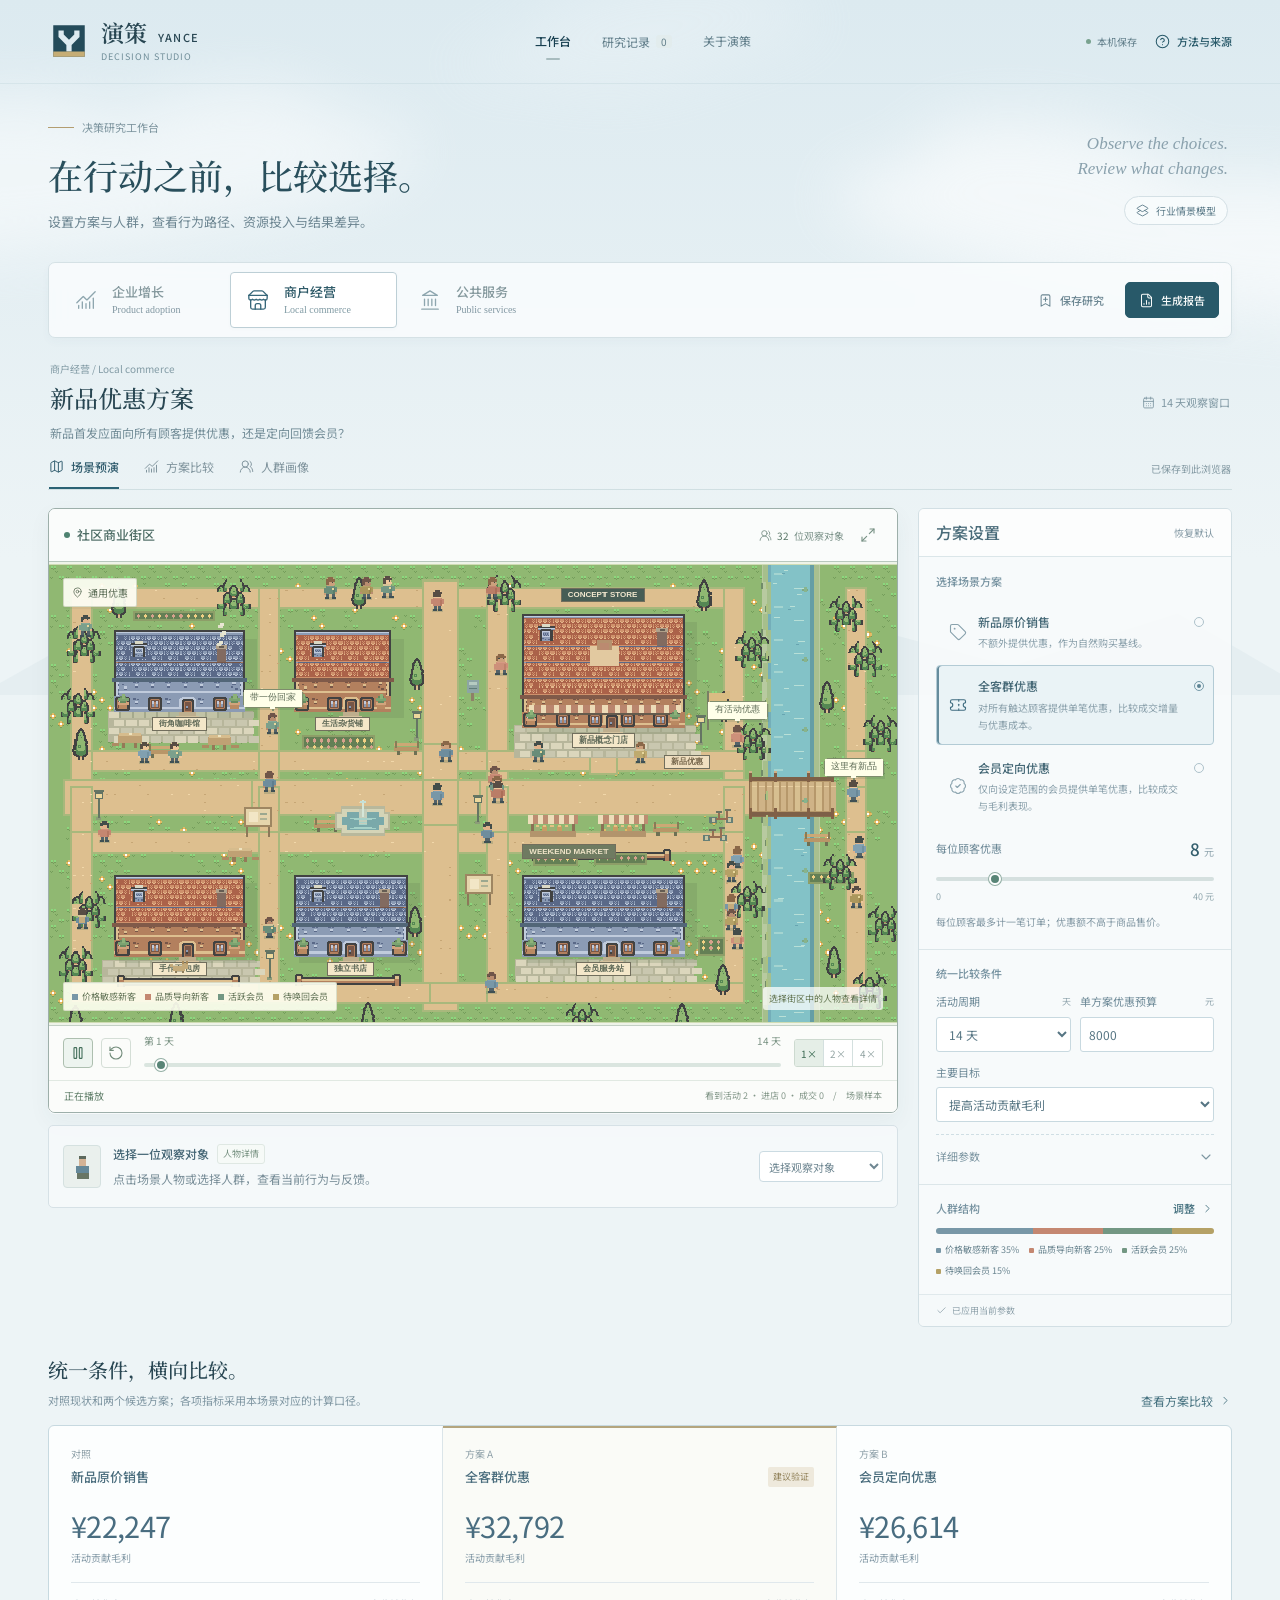
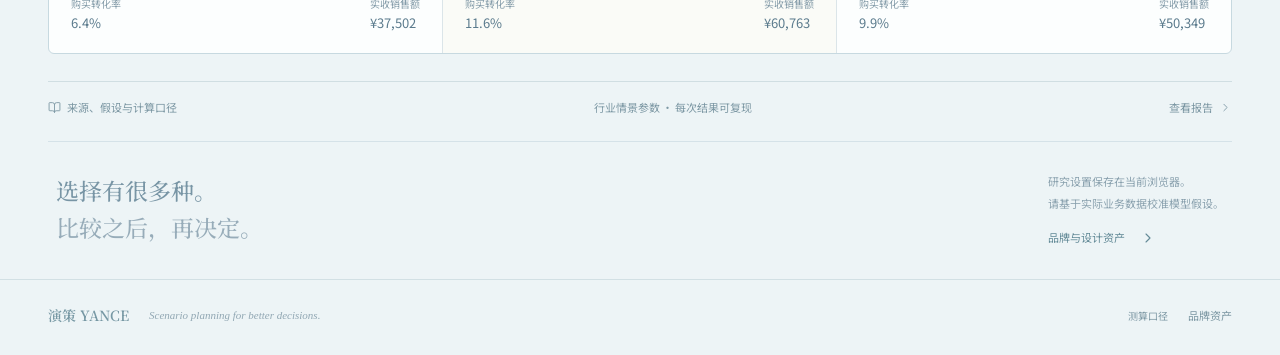
==== docs/index.html @ df4a9fca "Refine interface copy, icon hierarchy and research controls" ====
<!doctype html>
<html lang="zh-CN">
<head>
<meta charset="utf-8"><meta name="viewport" content="width=device-width,initial-scale=1">
<meta name="theme-color" content="#edf4f6">
<meta name="description" content="演策 YANCE：面向企业增长、商户经营与公共服务的决策预演工作台。比较策略、观察人群、形成可验证的行动计划。">
<meta property="og:title" content="演策 YANCE · 决策预演工作台"><meta property="og:description" content="企业增长、商户经营与公共服务的策略预演和方案比较。">
<title>演策 YANCE · 决策预演工作台</title>
<link rel="icon" href="assets/favicon.svg" type="image/svg+xml"><link rel="stylesheet" href="assets/fonts.css"><link rel="stylesheet" href="styles.css"><link rel="stylesheet" href="refinement.css">
<script defer src="assets/lucide.min.js"></script><script defer src="scenarios.js"></script><script defer src="town.js"></script><script defer src="app.js"></script>
</head>
<body>
<div class="sky-atmosphere" aria-hidden="true"><div class="cloud cloud-one"></div><div class="cloud cloud-two"></div><div class="cloud cloud-three"></div><div class="distant-ridge"></div></div>
<header class="site-header">
<a class="brand" href="./" aria-label="演策首页"><img src="assets/mark.svg" alt="" width="40" height="40"><span><b>演策 <em>YANCE</em></b><small>DECISION STUDIO</small></span></a>
<nav aria-label="网站导航" class="site-nav"><a class="current" href="#workspace">工作台</a><button data-action="library">研究记录<span id="library-count">0</span></button><a href="brand.html">关于演策</a></nav>
<div class="header-actions"><button class="button quiet mobile-library" data-action="library" aria-label="研究记录"><i data-lucide="bookmark"></i></button><span class="local-status"><i></i>本机保存</span><button class="button quiet" data-action="method"><i data-lucide="circle-help"></i><span>方法与来源</span></button></div>
</header>
<main class="site-main">
<section class="intro">
<div class="intro-copy"><div class="intro-label"><span class="fine-line"></span>决策研究工作台</div><h1>在行动之前，比较选择。</h1><p>设置方案与人群，查看行为路径、资源投入与结果差异。</p></div>
<div class="intro-note"><span class="note-serif">Observe the choices.<br>Review what changes.</span><span class="source-pill"><i data-lucide="layers-2"></i>行业情景模型<span class="source-dot"></span></span></div>
</section>

<section class="workspace" id="workspace" aria-label="决策工作台">
<div class="module-navigation"><div class="module-tabs" id="module-tabs" role="tablist" aria-label="场景模块"></div><div class="study-actions"><button class="button" data-action="save"><i data-lucide="bookmark-plus"></i><span>保存研究</span></button><button class="button primary" data-action="report"><i data-lucide="file-chart-column"></i><span>生成报告</span></button></div></div>
<div class="workspace-heading"><div><div class="module-caption" id="module-caption"></div><h2 id="study-title"></h2><p id="study-decision"></p></div><span class="period-stamp"><i data-lucide="calendar-days"></i><span id="period-label"></span></span></div>
<nav class="view-tabs" aria-label="研究视图"><button class="active" data-view="world"><i data-lucide="map"></i>场景预演</button><button data-view="comparison"><i data-lucide="chart-no-axes-combined"></i>方案比较</button><button data-view="audience"><i data-lucide="users-round"></i>人群画像</button><span id="saved-status" class="saved-status" role="status">设置自动保存在此浏览器</span></nav>

<section class="view active" id="view-world" aria-label="场景预演">
<div class="studio">
<div class="world-column">
<section class="world-panel" aria-label="动态情景">
<header class="world-heading"><div class="world-title"><span class="live-dot" id="play-indicator"></span><h3 id="world-title"></h3></div><div class="world-tools"><span class="population-stamp"><i data-lucide="users-round"></i><span id="agent-count">32</span> 位观察对象</span><button class="icon-button fullscreen" id="fullscreen" aria-label="展开场景" data-tooltip="展开场景"><i data-lucide="maximize-2"></i></button></div></header>
<div class="world-canvas"><canvas id="town" role="img" aria-label="像素街区情景。可以点击人物查看当前行为，也可从下方菜单选择人物。"></canvas><div class="world-location"><i data-lucide="map-pin"></i><span id="world-location"></span></div><div class="world-legend" id="world-legend"></div><div class="scene-hint">选择街区中的人物查看详情</div></div>
<div class="playback"><button class="icon-button play" id="play" aria-label="暂停场景" data-tooltip="暂停场景"><i data-lucide="pause"></i></button><button class="icon-button" id="replay" aria-label="重新开始场景" data-tooltip="重新开始场景"><i data-lucide="rotate-ccw"></i></button><div class="timeline"><div><span id="day-label">第 1 天</span><span id="day-total"></span></div><input type="range" id="timeline" min="0" max="1000" value="0" aria-label="场景时间进度"></div><div class="speed-group" aria-label="播放速度"><button class="active" data-speed="1" aria-label="1 倍速度" aria-pressed="true">1×</button><button data-speed="2" aria-label="2 倍速度" aria-pressed="false">2×</button><button data-speed="4" aria-label="4 倍速度" aria-pressed="false">4×</button></div></div>
<div class="world-footer"><span id="play-state">场景运行中</span><span id="world-count-summary">像素人物呈现行为样本 · 业务指标按完整研究规模测算</span></div>
</section>
<section class="observer" aria-labelledby="observer-title"><div class="portrait" id="portrait"><span class="pixel-person" aria-hidden="true"></span></div><div class="observation"><div class="observation-meta"><h3 id="observer-title">场景观察</h3><span id="observer-status">尚未选择对象</span></div><p id="observer-quote">选择一位场景人物，查看其目标、约束与当前行为。</p></div><label class="sr-only" for="visitor-select">选择场景对象</label><select id="visitor-select"><option value="">选择场景对象</option></select></section>
</div>
<aside class="settings" aria-labelledby="settings-title"><header><h3 id="settings-title">方案设置</h3><button class="text-button" data-action="reset">恢复默认</button></header><div class="settings-body"><div class="field-title">选择场景方案</div><div class="scheme-options" id="scheme-options" role="radiogroup" aria-label="候选方案"></div><div id="variant-controls"></div><div class="settings-divider"></div><div class="field-title">统一比较条件</div><div id="main-controls" class="shared-fields"></div><label class="field"><span>主要目标</span><select id="objective"></select></label><details class="advanced"><summary>详细参数<i data-lucide="chevron-down"></i></summary><div id="advanced-controls"></div></details><div class="settings-divider"></div><div class="field-title split">人群结构<button class="text-button" data-view="audience">调整<i data-lucide="chevron-right"></i></button></div><div class="mixbar" id="mini-mix" role="img" aria-label="人群比例"></div><div id="mix-summary" class="mix-summary"></div></div><footer><i data-lucide="check"></i><span id="settings-status">已应用当前参数</span></footer></aside>
</div>
<div class="section-heading"><div><h3>统一条件，横向比较。</h3><p>对照现状和两个候选方案；各项指标采用本场景对应的计算口径。</p></div><button class="text-button" data-view="comparison">查看方案比较<i data-lucide="chevron-right"></i></button></div>
<div class="scenario-cards" id="scenario-cards"></div>
</section>

<section class="view" id="view-comparison" hidden aria-label="方案比较">
<div class="comparison-lead"><div><span class="small-label">基于当前设定</span><h3 id="recommendation"></h3><p id="recommendation-detail"></p></div><span id="recommendation-tag" class="recommendation-tag"></span></div><div class="stat-grid" id="stats"></div>
<div class="analysis-grid"><article class="analysis-panel"><div class="panel-title"><h3 id="chart-title"></h3><span id="chart-unit"></span></div><div id="result-chart"></div><p class="caption">在相同周期和人群结构下比较；结果随假设条件变化。</p></article><article class="analysis-panel"><div class="panel-title"><h3>结果解读</h3></div><div id="insights"></div></article></div>
<article class="analysis-panel comparison-table"><div class="panel-title"><h3>完整指标对照</h3><span id="comparison-population"></span></div><div class="table-wrap"><table><thead id="table-head"></thead><tbody id="table-body"></tbody></table></div></article>
<section class="validation"><div><span class="small-label">研究下一步</span><h3>制定实际验证计划。</h3></div><ol id="validation-steps"></ol></section>
</section>

<section class="view" id="view-audience" hidden aria-label="人群画像">
<div class="section-heading"><div><h3 id="audience-title"></h3><p>按行为动机与实际约束区分人群，调整各类人群的占比。</p></div><span class="quiet-badge">可调人群结构</span></div>
<div class="audience-toolbar"><span>当前结构</span><button class="button small" id="reset-audience"><i data-lucide="rotate-ccw"></i>恢复默认结构</button><span class="caption">调整一类占比，其余自动分配，合计 100%。</span></div>
<div class="audience-cards" id="audience-cards"></div><div class="audience-summary"><div><h4>构成一览</h4><div class="mixbar large" id="full-mix"></div><div id="full-mix-legend" class="mix-summary"></div></div><div><h4>如何定义这些人群</h4><p id="audience-definition"></p></div></div>
</section>
<div class="workspace-foot"><button class="text-button" data-action="method"><i data-lucide="book-open"></i>来源、假设与计算口径</button><span>行业情景参数 · 每次结果可复现</span><button class="text-button" data-action="report">查看报告<i data-lucide="chevron-right"></i></button></div>
</section>
<section class="closing"><div class="closing-title">选择有很多种。<br><span>比较之后，再决定。</span></div><div class="closing-detail"><p>研究设置保存在当前浏览器。<br>请基于实际业务数据校准模型假设。</p><a href="brand.html">品牌与设计资产<i data-lucide="chevron-right"></i></a></div></section>
</main>
<footer class="site-footer"><a class="footer-brand" href="./">演策 YANCE</a><span>Scenario planning for better decisions.</span><div><button data-action="method">测算口径</button><a href="brand.html">品牌资产</a></div></footer>

<dialog id="report-dialog" aria-labelledby="report-title"><header class="dialog-header"><div><span class="small-label">YANCE / 决策研究</span><h2 id="report-title">决策报告</h2></div><button class="icon-button" data-close aria-label="关闭报告" data-tooltip="关闭报告"><i data-lucide="x"></i></button></header><div class="dialog-body"><label class="field"><span>报告标题</span><input id="report-name" maxlength="100"></label><div id="report-body"></div></div><footer class="dialog-actions"><button class="button" id="csv-export"><i data-lucide="table-2"></i>导出指标表</button><button class="button" id="report-print"><i data-lucide="printer"></i>打印报告</button><button class="button primary" id="html-export"><i data-lucide="download"></i>下载 HTML 报告</button></footer></dialog>
<dialog id="method-dialog" aria-labelledby="method-title"><header class="dialog-header"><div><span class="small-label">YANCE / 方法与来源</span><h2 id="method-title">数据来源与测算口径</h2></div><button class="icon-button" data-close aria-label="关闭说明" data-tooltip="关闭说明"><i data-lucide="x"></i></button></header><div class="dialog-body" id="method-body"></div></dialog>
<dialog id="save-dialog" aria-labelledby="save-title"><header class="dialog-header"><div><span class="small-label">保存到本地研究记录</span><h2 id="save-title">保存当前研究。</h2></div><button class="icon-button" data-close aria-label="关闭保存窗口" data-tooltip="关闭窗口"><i data-lucide="x"></i></button></header><form id="save-form"><div class="dialog-body"><label class="field"><span>研究名称</span><input id="study-name" maxlength="80" required></label><p class="caption">场景、方案、人群与参数将保存到本浏览器，可在「研究记录」中继续。</p></div><footer class="dialog-actions"><button type="button" class="button" data-close>取消</button><button class="button primary" type="submit">保存研究</button></footer></form></dialog>
<dialog id="library-dialog" aria-labelledby="library-title"><header class="dialog-header"><div><span class="small-label">YANCE / 本地记录</span><h2 id="library-title">研究记录</h2></div><button class="icon-button" data-close aria-label="关闭研究列表" data-tooltip="关闭列表"><i data-lucide="x"></i></button></header><div class="dialog-body" id="library-body"></div></dialog>
<div class="toast" id="toast" role="status" aria-live="polite"></div><noscript>请启用 JavaScript 以使用情景预演。您仍可查看<a href="brand.html">品牌介绍</a>。</noscript>
</body></html>
---- docs/assets/fonts.css ----
@font-face {
  font-family: 'Noto Sans SC';
  font-style: normal;
  font-weight: 400;
  font-display: swap;
  src: url(yance-text-0.woff2) format('woff2');
}
@font-face {
  font-family: 'Noto Sans SC';
  font-style: normal;
  font-weight: 500;
  font-display: swap;
  src: url(yance-text-1.woff2) format('woff2');
}
@font-face {
  font-family: 'Noto Sans SC';
  font-style: normal;
  font-weight: 600;
  font-display: swap;
  src: url(yance-text-2.woff2) format('woff2');
}

@font-face {
  font-family: 'Noto Serif SC';
  font-style: normal;
  font-weight: 500;
  font-display: swap;
  src: url(yance-title-0.woff2) format('woff2');
}
@font-face {
  font-family: 'Noto Serif SC';
  font-style: normal;
  font-weight: 600;
  font-display: swap;
  src: url(yance-title-1.woff2) format('woff2');
}
---- docs/styles.css ----
:root{--paper:#f7faf9;--ink:#284652;--muted:#73878b;--faint:#9aabae;--line:#d8e3e3;--accent:#285969;--accent-dark:#173f50;--tint:#e8f0f1;--gold:#c3aa76;--gold-light:#f0e8d5;--white:#fff;--body:"Noto Sans SC","Segoe UI","Microsoft YaHei",sans-serif;--display:"Noto Serif SC",Georgia,"Songti SC",SimSun,serif}
*{box-sizing:border-box}html{scroll-behavior:smooth;scroll-padding-top:90px}body{margin:0;background:#edf4f6;color:var(--ink);font:13px/1.7 var(--body);-webkit-font-smoothing:antialiased}button,input,select{font:inherit}button,a,select,input{ -webkit-tap-highlight-color:transparent}button{cursor:pointer}button:disabled{cursor:not-allowed;opacity:.5}button:focus-visible,a:focus-visible,input:focus-visible,select:focus-visible,summary:focus-visible{outline:2px solid #729fac;outline-offset:4px}a{color:inherit;text-decoration:none}button{color:inherit}svg{width:17px;height:17px;flex:none;stroke-width:1.6}[hidden]{display:none!important}::selection{background:#cadfe4}.sky-atmosphere{position:absolute;z-index:-1;inset:0 0 auto;height:810px;overflow:hidden;background:linear-gradient(180deg,#dceaf0 0%,#edf4f6 69%,#edf4f6 100%);pointer-events:none}.cloud{position:absolute;width:650px;height:115px;background:#fff;border-radius:100%;filter:blur(30px);opacity:.5;transform:rotate(-7deg)}.cloud:before,.cloud:after{content:"";position:absolute;border-radius:100%;background:#fff}.cloud:before{width:280px;height:100px;top:-45px;left:75px}.cloud:after{width:230px;height:90px;right:80px;top:-26px}.cloud-one{left:-230px;top:130px}.cloud-two{right:-200px;top:185px;opacity:.6;transform:rotate(9deg)}.cloud-three{top:23px;left:35%;width:380px;height:45px;opacity:.2}.distant-ridge{position:absolute;bottom:115px;left:0;right:0;height:120px;background:#92b5bc18;clip-path:polygon(0 90%,11% 24%,19% 74%,33% 48%,48% 90%,66% 39%,79% 76%,92% 32%,100% 82%,100% 100%,0 100%)}
.site-header{height:84px;max-width:1536px;padding:0 48px;margin:auto;display:flex;align-items:center;justify-content:space-between;gap:28px;border-bottom:1px solid #b9cfd557}.brand{display:flex;gap:11px;align-items:center}.brand img{width:42px;height:42px}.brand b{font-family:var(--display);font-size:22px;line-height:1.1;font-weight:600;display:block}.brand em{font:500 11px var(--body);font-style:normal;letter-spacing:1.2px;margin-left:5px}.brand small{font-size:9px;letter-spacing:.3px;color:#708b93;display:block;margin-top:6px}.site-nav{display:flex;align-items:center;gap:34px;font-size:12px;color:#758c93}.site-nav button{border:0;background:none;padding:0;display:flex;gap:6px;align-items:center}.site-nav .current{color:var(--accent-dark);font-weight:500}.site-nav a:hover,.site-nav button:hover{color:var(--accent-dark)}#library-count{background:#e2eced;padding:0 5px;border-radius:3px;font-size:10px;min-width:16px;text-align:center}.header-actions{display:flex;gap:18px;align-items:center}.local-status{display:flex;align-items:center;gap:6px;font-size:10px;color:#81979a}.local-status i{height:5px;width:5px;border-radius:50%;background:#79a28f}.button{height:36px;border:1px solid #cddadd;border-radius:5px;background:#ffffffd9;color:var(--accent);padding:0 13px;font-size:11px;font-weight:500;display:inline-flex;align-items:center;justify-content:center;gap:7px;white-space:nowrap;transition:background .18s,transform .18s,border-color .18s}.button:hover{background:#f2f7f8;border-color:#a6c0c8}.button.primary{background:var(--accent);border-color:var(--accent);color:#f7faf9}.button.primary:hover{background:var(--accent-dark)}.button.quiet{background:transparent;border:0;padding:0}.button.small{height:30px;font-size:11px}.button svg{width:15px;height:15px}.text-button{display:inline-flex;align-items:center;gap:6px;border:0;background:none;font-size:11px;color:#497482;padding:2px 0}.text-button:hover{color:#173f50}.text-button svg{width:13px;height:13px}
.site-main{max-width:1536px;padding:0 48px;margin:auto}.intro{padding:41px 0 36px;display:flex;align-items:center;justify-content:space-between;gap:30px}.intro-label{display:flex;align-items:center;gap:8px;font-size:11px;color:#708e96}.fine-line{width:26px;height:1px;background:#b39d70}.intro h1{font-family:var(--display);font-size:37px;line-height:1.45;font-weight:500;letter-spacing:.2px;margin:12px 0 13px;color:#294f5c}.intro p{font-size:12px;color:#748c93;line-height:1.9;margin:0}.intro-note{padding:14px 4px 0 0;text-align:right}.note-serif{font-family:Georgia,"Times New Roman",serif;font-style:italic;font-size:19px;line-height:1.5;color:#6a8c96;display:block}.source-pill{margin-top:19px;display:inline-flex;align-items:center;gap:7px;border:1px solid #cbdde3;background:#f8fcfd88;border-radius:20px;padding:5px 11px;font-size:10px;color:#738f96}.source-pill svg{width:13px;height:13px}.source-dot{width:5px;height:5px;background:#b4a16d;border-radius:50%;margin-left:6px}.mobile-break{display:none}.module-navigation{display:flex;justify-content:space-between;gap:16px;align-items:center;background:#ffffff9c;border:1px solid #d5e1e5;border-radius:9px;padding:9px;box-shadow:0 5px 18px #416c7610;backdrop-filter:blur(8px)}.module-tabs{display:flex;gap:5px}.module-tabs button{display:flex;gap:10px;align-items:center;background:transparent;border:1px solid transparent;border-radius:6px;padding:9px 22px 9px 13px;text-align:left;color:#85999e;transition:background .18s}.module-tabs button>svg{width:21px;height:21px}.module-tabs b{display:block;font-size:12px;font-weight:500}.module-tabs small{display:block;font-size:9px;font-family:Georgia,serif;color:#99abb0;line-height:1.5}.module-tabs button[aria-selected=true]{background:#fff;color:#2d5967;border-color:#d5e2e5;box-shadow:0 3px 8px #34616c09}.module-tabs button[aria-selected=true] small{color:#809ba4}.module-tabs button:hover{background:#fff8}.study-actions{display:flex;gap:7px;padding-right:3px}.study-actions .button{height:35px}.workspace-heading{display:flex;align-items:center;justify-content:space-between;padding:27px 2px 17px;gap:20px}.module-caption{font-size:10px;color:#889ca3}.workspace-heading h2{font-size:21px;font-family:var(--display);font-weight:600;margin:6px 0 4px;line-height:1.4}.workspace-heading p{font-size:12px;color:#819398;margin:0}.period-stamp{display:flex;align-items:center;gap:6px;font-size:11px;color:#789098;white-space:nowrap}.period-stamp svg{width:14px;height:14px}.view-tabs{display:flex;gap:18px;border-bottom:1px solid #d0dfe2;margin-bottom:20px;align-items:center;padding:0 1px}.view-tabs button{display:flex;align-items:center;gap:6px;border:0;border-bottom:2px solid transparent;background:transparent;font-size:12px;padding:0 0 11px;color:#8d9ea2}.view-tabs button.active{color:#2b6274;border-color:#2b6274;font-weight:500}.view-tabs svg{width:15px;height:15px}.saved-status{margin-left:auto;font-size:10px;color:#9aabaf;padding-bottom:11px}.view{min-width:0}.studio{display:grid;grid-template-columns:minmax(0,1fr) 314px;gap:20px;align-items:start}.world-column{min-width:0}.world-panel{background:#fcfefe;border:1px solid #cfdcdf;border-radius:10px;overflow:hidden;box-shadow:0 12px 27px #40687511}.world-heading{display:flex;align-items:center;justify-content:space-between;gap:10px;padding:15px 17px;background:#ffffffef;border-bottom:1px solid #d6e1dd}.world-title{display:flex;align-items:center;gap:7px}.world-title h3{font-size:13px;line-height:1.4;margin:0;font-weight:500}.live-dot{width:6px;height:6px;background:#78a68d;border-radius:50%;box-shadow:0 0 0 3px #e9f2eb}.pixel-label{font-size:11px;font-family:Georgia,serif;font-style:italic;color:#8fa3a8}.world-canvas{position:relative;height:463px;background:#b2c99a;overflow:hidden}.world-canvas canvas{display:block;width:100%;height:100%;image-rendering:pixelated;touch-action:pan-y}.world-location{position:absolute;left:14px;top:14px;display:flex;gap:5px;align-items:center;padding:5px 8px;background:#fdfef5ec;border:1px solid #8a987255;border-radius:4px;color:#61725c;font-size:10px;pointer-events:none;box-shadow:0 2px 0 #61725c15}.world-location svg{width:12px;height:12px}.world-weather{position:absolute;right:14px;top:14px;display:flex;gap:5px;align-items:center;font-size:10px;color:#607753;background:#fdfef5d9;padding:5px 8px;border-radius:4px;border:1px solid #8a987255;pointer-events:none}.world-weather svg{width:13px;height:13px;color:#ab966a}.world-legend{position:absolute;left:14px;bottom:12px;display:flex;gap:9px;align-items:center;flex-wrap:wrap;font-size:9px;color:#627356;background:#fcfdeeeb;border:1px solid #8a987244;border-radius:4px;padding:6px 8px;pointer-events:none}.world-legend span{white-space:nowrap}.world-legend i{display:inline-block;width:6px;height:6px;background:var(--seg);margin-right:4px}.scene-hint{position:absolute;bottom:13px;right:14px;font-size:9px;color:#657753;background:#ffffffbb;padding:4px 6px;border-radius:3px;pointer-events:none}.playback{display:flex;align-items:center;gap:8px;height:57px;padding:0 14px;border-top:1px solid #d3dfdc;background:#fcfefc}.icon-button{width:29px;height:29px;display:grid;place-items:center;border:1px solid #d3dfe0;border-radius:4px;padding:0;background:white;color:#6a868c;flex:none}.icon-button svg{width:14px;height:14px}.icon-button:hover{background:#eaf3f4;color:#315d6a}.icon-button.play{border-color:#b9cfce;background:#edf6f3;color:#39645c}.timeline{flex:1;min-width:70px;margin:0 5px}.timeline>div{display:flex;justify-content:space-between;font-size:9px;color:#97a7a7;line-height:1.3;margin-bottom:3px}input[type=range]{appearance:none;cursor:pointer;background:#dae5df;border-radius:4px;height:4px;border:0;width:100%;margin:0;accent-color:#537766}input[type=range]::-webkit-slider-thumb{appearance:none;width:12px;height:12px;border:2px solid white;background:#598577;border-radius:50%;box-shadow:0 0 0 1px #92aea4}input[type=range]::-moz-range-thumb{width:9px;height:9px;border:2px solid white;background:#598577;border-radius:50%}.speed-group{display:flex;gap:0;border:1px solid #d4e0df;border-radius:4px;overflow:hidden}.speed-group button{font-size:9px;border:0;border-right:1px solid #d4e0df;height:27px;min-width:27px;padding:0 6px;background:#fff;color:#94a5a4}.speed-group button:last-child{border:0}.speed-group button.active{background:#eaf3ef;color:#426d61}.world-footer{display:flex;justify-content:space-between;align-items:center;padding:7px 15px 9px;color:#869994;font-size:9px;gap:14px;background:#fbfdfb;border-top:1px solid #eef2ef}.world-footer>span:last-child{color:#9eadac;text-align:right}.observer{display:flex;align-items:center;gap:12px;margin-top:12px;border:1px solid #d5e1e4;background:#ffffffdb;border-radius:7px;padding:14px;min-height:83px}.portrait{width:38px;height:43px;display:grid;place-items:center;border-radius:5px;background:#eaf0ed;flex:none;position:relative}.pixel-person{display:block;width:7px;height:7px;background:#d4b396;box-shadow:0 -3px #5c695d,-3px 7px #658899,0 7px #658899,3px 7px #658899,-2px 13px #697665,3px 13px #697665;image-rendering:pixelated;transform:translateY(-4px)}.observation{flex:1;min-width:0}.observation-meta{display:flex;gap:8px;align-items:center;flex-wrap:wrap}.observation-meta h3{font-size:12px;font-weight:500;margin:0}.observation-meta span{font-size:9px;padding:2px 4px;color:#789188;background:#edf4ef;border-radius:3px}.observation p{font-size:11px;color:#8c9d9f;margin:4px 0 0;line-height:1.65}.observer select{border:1px solid #dae5e5;font-size:10px;padding:5px;color:#78929a;background:white;border-radius:4px;width:124px;flex:none}
.settings{background:#ffffffef;border:1px solid #d2dfe3;border-radius:9px;box-shadow:0 10px 24px #3a61650b;overflow:hidden}.settings>header{height:52px;display:flex;align-items:center;justify-content:space-between;padding:0 17px;border-bottom:1px solid #e5eced}.settings h3{font-size:14px;font-family:var(--display);font-weight:600;margin:0}.settings-body{padding:15px 17px}.field-title{font-size:11px;color:#718b94;margin-bottom:10px;font-weight:500}.scheme-options{display:grid;gap:6px;margin-bottom:17px}.scheme-options button{display:flex;gap:8px;align-items:center;border:1px solid #dce6e8;border-radius:5px;background:#fff;padding:9px;text-align:left;position:relative}.scheme-options button .radio{width:11px;height:11px;border-radius:50%;border:1px solid #adbec3;flex:none;position:relative}.scheme-options button[aria-checked=true]{border-color:#8cafb7;background:#edf5f6}.scheme-options button[aria-checked=true] .radio:after{content:"";position:absolute;inset:2px;background:#507d89;border-radius:50%}.scheme-copy{flex:1}.scheme-copy b{display:block;font-size:12px;font-weight:500;color:#4c6e79}.scheme-copy small{display:block;font-size:9px;color:#96a8ad;margin-top:2px;line-height:1.6}.scheme-tag{color:#96a8ad;font-size:9px;background:#f2f5f5;padding:2px 4px;border-radius:3px}.scheme-options [aria-checked=true] .scheme-tag{color:#4c7682;background:#dcebef}.field{display:block;margin:12px 0 0;min-width:0}.field>span{display:flex;align-items:center;justify-content:space-between;color:#768e96;font-size:11px;margin-bottom:6px;gap:8px}.field output{font-size:19px;color:#335e6d;font-family:Georgia,serif;font-variant-numeric:tabular-nums}.field select,.field input:not([type=range]){width:100%;height:33px;border:1px solid #d6e2e4;border-radius:4px;background:#fcfefe;color:#567780;padding:0 8px;font-size:11px}.field .control-unit{font-size:9px;color:#9aafb5;font-weight:400}.range-extents{display:flex;justify-content:space-between;color:#abbcc0;font-size:9px;margin-top:3px}.field input[type=range]{margin:9px 0 3px}.control-hint{font-size:9px;line-height:1.75;color:#94a9ae;margin:8px 0 0}.baseline-note{font-size:11px;line-height:1.7;color:#8a9fa5;border-left:2px solid #d6e2dc;padding-left:10px;margin:15px 0}.settings-divider{height:1px;background:#e5ecee;margin:17px -17px 14px}.shared-fields{display:grid;grid-template-columns:1fr 1fr;gap:0 9px}.shared-fields .field{margin:0}.shared-fields .field>span{font-size:10px}.advanced{margin-top:12px}.advanced summary{display:flex;align-items:center;justify-content:space-between;list-style:none;border-top:1px dashed #dde7e9;padding-top:11px;cursor:pointer;font-size:10px;color:#93a7ad}.advanced summary::-webkit-details-marker{display:none}.advanced svg{width:12px;height:12px}.advanced[open] summary svg{transform:rotate(180deg)}.split{display:flex;align-items:center;justify-content:space-between}.split .text-button{font-size:10px}.mixbar{display:flex;width:100%;height:6px;border-radius:3px;background:#edf2f3;overflow:hidden}.mixbar span{height:100%;transition:width .15s}.mix-summary{display:flex;gap:5px 10px;flex-wrap:wrap;color:#9aabb0;font-size:9px;line-height:1.8;margin-top:8px}.mix-summary i{width:5px;height:5px;display:inline-block;background:var(--seg);margin-right:4px;border-radius:1px}.settings>footer{height:32px;border-top:1px solid #e5ecee;background:#fafdfd;display:flex;align-items:center;gap:5px;padding:0 17px;color:#9bafb4;font-size:9px}.settings>footer svg{width:11px;height:11px}.section-heading{display:flex;align-items:flex-end;justify-content:space-between;gap:20px;margin:28px 0 15px}.section-heading h3{font-size:19px;font-family:var(--display);font-weight:600;margin:0 0 5px;line-height:1.5}.section-heading p{font-size:11px;color:#8b9fa5;margin:0}.scenario-cards{display:grid;grid-template-columns:repeat(3,1fr);gap:13px}.scenario-card{border-top:2px solid #d0dce0;border-right:1px solid #dae5e7;border-bottom:1px solid #dae5e7;border-left:1px solid #dae5e7;background:#ffffffde;border-radius:6px;padding:19px 19px 17px;transition:background .15s,border-color .15s;cursor:pointer;text-align:left}.scenario-card:hover{background:#fff;border-color:#a7bfc7}.scenario-card.best{border-top-color:#c0aa78}.scenario-top{display:flex;align-items:center;justify-content:space-between;gap:8px}.scenario-top h4{font-size:12px;font-weight:500;margin:0}.recommend-label{font-size:9px;color:#aa9061;background:#f4efe4;border-radius:3px;padding:3px 5px;white-space:nowrap}.scenario-tag{font-size:9px;color:#96a8ac;margin-bottom:5px}.scenario-number{font-family:Georgia,"Times New Roman",serif;font-size:30px;color:#406978;line-height:1.25;margin-top:17px;font-weight:400;font-variant-numeric:tabular-nums}.scenario-number small{font-family:var(--body);font-size:10px;margin-left:5px;color:#94a8af}.scenario-label{font-size:10px;color:#94a8ad;margin-top:2px}.scenario-bottom{display:flex;justify-content:space-between;gap:10px;border-top:1px solid #e6edef;padding-top:11px;margin-top:15px}.scenario-bottom span{display:block;font-size:9px;color:#95a8af}.scenario-bottom b{font-size:12px;color:#60808c;font-weight:500}.comparison-lead{display:flex;justify-content:space-between;gap:20px;border-left:3px solid #bdab80;padding:23px 25px;background:#f9fcfc;border-radius:4px;margin-bottom:16px}.small-label{font-family:Georgia,var(--display);font-style:italic;font-size:12px;color:#98acb0}.comparison-lead h3{font-family:var(--display);font-size:23px;font-weight:500;margin:7px 0 8px}.comparison-lead p{font-size:12px;color:#8a9fa6;margin:0;max-width:760px;line-height:1.8}.recommendation-tag{font-size:10px;color:#a18a5a;white-space:nowrap;padding:5px 9px;align-self:flex-start;background:#f0e8d5;border-radius:4px}.stat-grid{display:grid;grid-template-columns:repeat(4,1fr);gap:13px;margin-bottom:16px}.stat{border:1px solid #d6e2e5;border-radius:6px;background:#ffffffd9;padding:18px}.stat small{font-size:10px;color:#94a7ae;display:block}.stat strong{font-family:Georgia,serif;font-size:29px;font-weight:400;color:#3a6474;display:block;margin:6px 0 3px;line-height:1.3;font-variant-numeric:tabular-nums}.stat em{font-size:9px;color:#a3b3b8;font-style:normal}.analysis-grid{display:grid;grid-template-columns:1.15fr 1fr;gap:16px}.analysis-panel{border:1px solid #d7e3e6;border-radius:6px;background:#ffffffd9;padding:20px}.panel-title{display:flex;align-items:center;justify-content:space-between;gap:12px;margin-bottom:19px}.panel-title h3{font-size:13px;margin:0;font-weight:500;color:#52727f}.panel-title>span{font-size:10px;color:#a2b3b8}.chart-row{display:grid;grid-template-columns:115px 1fr 95px;align-items:center;gap:10px;margin:22px 0;font-size:11px;color:#718e99}.chart-track{height:11px;background:#eff4f5;position:relative}.chart-bar{position:absolute;top:0;height:100%;background:#85a8b0;min-width:0}.chart-row.best .chart-bar{background:#c2b084}.chart-bar.loss{background:#c18272!important}.zero-line{position:absolute;top:-3px;bottom:-3px;width:1px;background:#c4d4d8;z-index:1}.chart-row b{text-align:right;font-size:12px;font-weight:500}.caption{font-size:10px;color:#9badb3;line-height:1.8}.insight{padding:12px 0;border-bottom:1px solid #e6edef}.insight:first-child{padding-top:0}.insight:last-child{border:0;padding-bottom:0}.insight h4{font-size:12px;font-weight:500;margin:0 0 4px}.insight p{font-size:11px;color:#94a7ad;line-height:1.8;margin:0}.comparison-table{margin-top:16px}.table-wrap{overflow-x:auto}table{border-collapse:collapse;width:100%;font-size:11px;font-variant-numeric:tabular-nums}th,td{padding:13px 10px;text-align:right;border-bottom:1px solid #e6edef;white-space:nowrap}th:first-child,td:first-child{text-align:left}th{font-weight:400;font-size:10px;color:#9aadb3}td{color:#66848e}tr.best{background:#edf4f5}tr.best td:first-child{color:#386674;font-weight:500}.validation{display:grid;grid-template-columns:1fr 2.7fr;gap:22px;margin-top:20px;padding:26px 0 6px;border-top:1px solid #ccdcdf}.validation h3{font-family:var(--display);font-size:22px;font-weight:500;line-height:1.6;margin:7px 0 0}.validation ol{display:grid;grid-template-columns:repeat(3,1fr);gap:21px;list-style:none;padding:0;margin:4px 0 0;counter-reset:step}.validation li{font-size:11px;line-height:1.9;color:#8da4ac;counter-increment:step}.validation li:before{content:"0" counter(step);font-family:Georgia,serif;font-size:22px;color:#b3c1c1;display:block;line-height:1.4;margin-bottom:10px}.quiet-badge{font-size:10px;border:1px solid #cfdfe2;border-radius:4px;background:#f7fbfc;padding:4px 8px;color:#8da7b0}.audience-toolbar{display:flex;align-items:center;gap:10px;border-bottom:1px solid #d6e3e6;padding-bottom:15px;font-size:11px;color:#8a9fa6}.audience-toolbar .caption{margin-left:auto}.audience-cards{display:grid;grid-template-columns:repeat(4,1fr);gap:15px;margin-top:18px}.audience-card{padding:21px 19px;background:#ffffffe8;border:1px solid #d9e4e6;border-radius:6px}.audience-head{display:flex;align-items:center;gap:8px;margin-bottom:17px}.audience-avatar{height:29px;width:27px;border-radius:4px;background:var(--seg-soft);position:relative;display:grid;place-items:center}.audience-avatar:before{content:"";width:7px;height:6px;background:#d2b290;position:absolute;top:6px;box-shadow:0 6px var(--seg),-2px 10px var(--seg),2px 10px var(--seg)}.audience-head h4{font-size:12px;font-weight:500;margin:0}.audience-head small{font-size:9px;color:#9aadb3;display:block;margin-top:2px}.audience-card strong{font-family:Georgia,serif;font-size:32px;font-weight:400;color:#688793;line-height:1.2;display:block;margin-bottom:12px}.audience-card p{font-size:11px;line-height:1.85;color:#92a6ad;margin:0;min-height:60px}.audience-card input{margin:24px 0 9px}.audience-summary{display:grid;grid-template-columns:1fr 1fr;gap:28px;padding:25px 0 10px;margin-top:6px}.audience-summary h4{font-size:12px;font-weight:500;color:#7d98a1;margin:0 0 12px}.mixbar.large{height:10px}.audience-summary p{font-size:11px;line-height:1.95;color:#93a9b0;margin:0}.workspace-foot{display:flex;align-items:center;justify-content:space-between;gap:15px;border-top:1px solid #d0dee2;padding-top:16px;margin-top:27px}.workspace-foot>span{font-size:9px;color:#a0b2b7}.workspace-foot .text-button{font-size:10px;color:#8ba2ab}.closing{display:flex;justify-content:space-between;align-items:center;gap:40px;padding:57px 8px 55px}.closing-title{font-family:var(--display);font-size:29px;color:#5f8490;line-height:1.75}.closing-title span{color:#8da7b0}.closing-detail p{font-size:11px;line-height:2;color:#93aab3;margin:0 0 12px}.closing-detail a{font-size:11px;color:#648b98;display:inline-flex;gap:15px;align-items:center}.closing-detail svg{width:14px}.site-footer{max-width:1440px;margin:auto;border-top:1px solid #d2e0e4;padding:24px 48px 28px;display:flex;gap:20px;align-items:center;color:#9bb0b8;font-size:10px}.footer-brand{font-family:var(--display);font-size:14px;font-weight:600;color:#7798a4}.site-footer>span{font-family:Georgia,serif;font-style:italic;font-size:12px}.site-footer>div{display:flex;gap:20px;margin-left:auto}.site-footer button{padding:0;background:transparent;border:0;color:inherit;font-size:10px}
dialog{border:1px solid #d4e2e7;border-radius:10px;padding:0;width:min(780px,calc(100% - 30px));max-height:90vh;background:#fcfefe;color:var(--ink);box-shadow:0 30px 80px #2446542b}dialog::backdrop{background:#203f5080;backdrop-filter:blur(4px)}.dialog-header{display:flex;gap:20px;justify-content:space-between;align-items:flex-start;padding:26px 29px 19px;border-bottom:1px solid #deeaed}.dialog-header h2{font-family:var(--display);font-size:26px;font-weight:500;margin:5px 0 0}.dialog-header .icon-button{flex:none}.dialog-body{padding:22px 29px;line-height:1.9}.dialog-body>.field{margin:0 0 21px}.dialog-body .field input{height:40px;font-size:13px}.dialog-actions{display:flex;justify-content:flex-end;align-items:center;gap:8px;padding:16px 29px;border-top:1px solid #deeaed;background:#f5fafb;flex-wrap:wrap}.dialog-body h3{font-family:var(--display);font-size:18px;font-weight:600;margin:20px 0 10px}.dialog-body h4{font-size:12px;font-weight:500;margin:15px 0 6px}.dialog-body p,.dialog-body li{font-size:12px;color:#839ca6}.dialog-body ul,.dialog-body ol{padding-left:20px}.method-source{padding:13px 15px;background:#eef5f6;border-left:2px solid #97b3bd;font-size:12px;color:#7894a0;line-height:1.9}.report-summary{font-family:var(--display);font-size:20px;color:#527789;padding:15px 0}.report-condition{display:flex;flex-wrap:wrap;gap:7px 15px;font-size:11px;color:#8da5ae;margin-bottom:15px}.report-method{border-top:1px solid #d6e5e9;font-size:10px!important;padding-top:15px;margin-top:25px}.library-empty{text-align:center;padding:40px 10px}.library-empty svg{width:36px;height:36px;color:#a3bcc5}.library-empty h3{font-size:20px;color:#648692}.library-item{display:flex;gap:16px;align-items:center;padding:17px 0;border-bottom:1px solid #dfebed}.library-item:last-child{border-bottom:0}.library-item>div{flex:1;min-width:0}.library-item h3{font-family:var(--body);font-size:13px;font-weight:500;margin:0;color:#517381;overflow:hidden;text-overflow:ellipsis;white-space:nowrap}.library-item p{font-size:10px;margin:4px 0 0;color:#9db2bb}.library-item .button{font-size:11px}.toast{position:fixed;bottom:24px;left:50%;transform:translate(-50%,8px);border:1px solid #779fa9;background:#2a5362;color:#eef7f7;font-size:12px;line-height:1.7;padding:11px 18px;border-radius:7px;box-shadow:0 10px 25px #28485324;opacity:0;pointer-events:none;z-index:80;transition:opacity .2s,transform .2s;max-width:calc(100% - 30px);text-align:center}.toast.show{opacity:1;transform:translate(-50%,0)}.sr-only{position:absolute;height:1px;width:1px;overflow:hidden;clip:rect(0,0,0,0);white-space:nowrap}.world-panel:fullscreen{display:flex;flex-direction:column;background:#f9fcfa;border:0;border-radius:0}.world-panel:fullscreen .world-canvas{flex:1;height:auto}.world-panel.expanded{position:fixed;z-index:70;inset:15px;display:flex;flex-direction:column;border-radius:8px}.world-panel.expanded .world-canvas{height:auto;flex:1}body.scene-expanded{overflow:hidden}.no-data{color:#a7b9bd;font-size:11px}
@media(min-width:1600px){.intro{padding-top:47px;padding-bottom:42px}.intro h1{font-size:42px}.world-canvas{height:502px}}
@media(max-width:1200px){.site-header,.site-main{padding-left:30px;padding-right:30px}.site-header{gap:20px}.site-nav{gap:20px}.local-status{display:none}.studio{grid-template-columns:minmax(0,1fr) 284px;gap:16px}.world-canvas{height:403px}.intro h1{font-size:34px}.module-tabs button{padding-right:15px}.module-tabs b{font-size:11px}.module-tabs small{font-size:9px}.observer{flex-wrap:wrap}.observer .observation{min-width:calc(100% - 51px)}.observer select{margin-left:49px}.scene-hint{display:none}.chart-row{grid-template-columns:100px 1fr 77px;gap:6px}.validation{grid-template-columns:1fr}.validation h3 br{display:none}}
@media(max-width:960px){.site-nav{display:none}.header-actions{margin-left:auto}.studio{grid-template-columns:minmax(0,1fr) 269px}.intro-note{display:none}.intro{padding:31px 0}.module-tabs button{padding:8px 10px;gap:7px}.module-tabs button>svg{width:17px;height:17px}.module-tabs small{display:none}.study-actions .button{font-size:10px;padding:0 9px}.settings-body{padding:13px}.settings-divider{margin-left:-13px;margin-right:-13px}.world-canvas{height:380px}.world-weather{display:none}.pixel-label{display:none}.scenario-card{padding:16px}.scenario-number{font-size:26px}.scenario-top{align-items:flex-start;flex-direction:column;gap:6px}.analysis-grid{grid-template-columns:1fr}.audience-cards{grid-template-columns:repeat(2,1fr)}.stat-grid{grid-template-columns:repeat(2,1fr)}.source-pill{margin-top:10px}.workspace-heading h2{font-size:20px}.workspace-heading p{font-size:11px}.world-legend{font-size:8px;gap:6px;left:8px;bottom:8px}.observer p{font-size:10px}}
@media(max-width:760px){.site-header{height:72px;padding:0 20px}.brand img{width:36px;height:36px}.brand b{font-size:21px}.brand small{font-size:8px}.brand em{font-size:10px}.header-actions .button{font-size:10px}.header-actions .button svg{width:14px}.site-main{padding:0 20px}.intro{padding:30px 0}.intro h1{font-size:31px;margin-top:9px;line-height:1.6}.intro-label{font-size:10px}.intro p{font-size:11px}.module-navigation{display:block;padding:6px}.module-tabs{justify-content:space-between;gap:3px}.module-tabs button{flex:1;justify-content:center;padding:10px 5px;gap:6px}.module-tabs b{font-size:12px}.study-actions{justify-content:flex-end;padding:8px 3px 2px;margin-top:5px;border-top:1px solid #e0e9ed}.study-actions .button{height:31px;font-size:11px}.workspace-heading{padding-top:24px;align-items:flex-start}.workspace-heading h2{font-size:20px}.workspace-heading p{font-size:11px}.period-stamp{display:none}.view-tabs{gap:18px}.saved-status{display:none}.view-tabs button{font-size:12px}.studio{display:flex;flex-direction:column}.world-column{width:100%}.world-canvas{height:352px}.settings{width:100%}.settings-body{padding:17px}.settings-divider{margin-left:-17px;margin-right:-17px}.scheme-options{grid-template-columns:repeat(3,1fr);gap:7px}.scheme-options button{padding:10px;align-items:flex-start}.scheme-copy small{display:none}.scheme-tag{display:none}.scheme-copy b{font-size:11px}.shared-fields{gap:12px}.field>span,.field select,.field input:not([type=range]){font-size:12px}.field select,.field input:not([type=range]){height:37px}.field-title{font-size:12px}.control-hint{font-size:11px}.settings>footer{height:34px}.mix-summary{font-size:10px}.world-legend{font-size:9px;gap:8px}.world-weather{display:flex;right:8px;top:9px}.world-location{top:9px;left:8px}.observer{padding:13px}.observer p{font-size:11px}.section-heading{align-items:flex-start;flex-direction:column;gap:9px}.section-heading h3{font-size:20px}.scenario-cards{grid-template-columns:1fr}.scenario-card{padding:19px}.scenario-top{flex-direction:row;align-items:center}.scenario-number{font-size:31px}.scenario-tag{font-size:10px}.scenario-top h4{font-size:13px}.scenario-label,.scenario-bottom span{font-size:11px}.scenario-bottom b{font-size:13px}.workspace-foot{flex-wrap:wrap}.workspace-foot>span{display:none}.closing{padding:40px 0;align-items:flex-start;flex-direction:column;gap:18px}.closing-title{font-size:26px}.closing-detail p{font-size:11px}.site-footer{padding:20px;flex-wrap:wrap;gap:7px 20px}.site-footer>span{font-size:10px}.site-footer>div{margin-left:0;width:100%;gap:15px}.comparison-lead{flex-direction:column;padding:20px}.comparison-lead h3{font-size:21px}.comparison-lead p{font-size:11px}.analysis-panel{padding:17px}.stat{padding:17px}.stat strong{font-size:26px}.validation{gap:17px}.validation h3{font-size:21px}.validation ol{grid-template-columns:1fr;gap:14px}.validation li{display:flex;gap:14px;font-size:12px}.validation li:before{margin:0;min-width:24px}.audience-toolbar{flex-wrap:wrap}.audience-toolbar .caption{margin:0;width:100%}.audience-summary{grid-template-columns:1fr;gap:22px}.audience-cards{gap:10px}.audience-card{padding:17px}.audience-head{gap:7px}.audience-avatar{display:none}.audience-head h4{font-size:12px}.audience-card p{font-size:11px}.dialog-header{padding:22px 19px 17px}.dialog-header h2{font-size:23px}.dialog-body{padding:20px}.dialog-actions{padding:14px 19px}.dialog-body .field input{font-size:14px}.dialog-body p{font-size:12px}}
@media(max-width:430px){.site-header{padding:0 16px}.site-main{padding:0 16px}.mobile-break{display:block}.intro{padding-top:26px}.intro h1{font-size:31px}.desktop-break{display:none}.intro p{max-width:310px}.module-tabs button svg{display:none}.module-tabs button{padding:10px 4px}.world-canvas{height:292px}.playback{gap:5px;padding:0 9px;height:58px}.timeline{margin:0 3px}.icon-button{width:28px;height:28px}.fullscreen{display:none}.speed-group button{min-width:23px;padding:0 4px}.world-legend{font-size:8px;gap:5px;left:7px;right:7px;justify-content:center}.world-weather{font-size:9px}.world-footer{flex-direction:column;gap:3px;align-items:flex-start}.world-footer>span:last-child{text-align:left;font-size:8px}.world-heading{padding:13px}.world-title h3{font-size:12px}.scheme-options{gap:5px}.scheme-options button{padding:10px 7px;gap:5px}.scheme-copy b{font-size:10px}.observer .observation{min-width:calc(100% - 51px)}.observer select{width:calc(100% - 49px)}.view-tabs{justify-content:space-between;gap:7px}.view-tabs button{font-size:11px}.view-tabs button svg{width:14px}.audience-cards{grid-template-columns:1fr}.audience-avatar{display:grid}.audience-card p{min-height:0}.audience-card input{margin-top:21px}.chart-row{grid-template-columns:87px 1fr 74px}.chart-row span,.chart-row b{font-size:10px}.stat strong{font-size:24px}.stat small{font-size:10px}.library-item{flex-wrap:wrap}.library-item>div{min-width:100%}}
@media(prefers-reduced-motion:reduce){*{animation:none!important;transition:none!important;scroll-behavior:auto!important}}
@media print{body{background:white}.site-header,.site-main,.site-footer,.sky-atmosphere,.toast{display:none!important}#report-dialog{display:block!important;position:static!important;width:100%;max-width:none;max-height:none;overflow:visible;margin:0;box-shadow:none;border:0;border-radius:0}dialog::backdrop{display:none}#report-dialog .dialog-header .icon-button,#report-dialog .dialog-actions{display:none}.dialog-body,.dialog-header{padding-left:0;padding-right:0}.stat-grid{grid-template-columns:repeat(4,1fr);gap:8px}.stat strong{font-size:22px}.stat{padding:12px;break-inside:avoid}table{font-size:10px}.table-wrap{overflow:visible}tr{break-inside:avoid}.dialog-header{border-bottom:1px solid #d1dedf}.dialog-header h2{font-size:23px}}


/* Reading contrast and touch refinements. */
.intro p,.workspace-heading p,.section-heading p,.comparison-lead p{color:#667f8a}
.scheme-copy small,.control-hint,.field>span,.field-title,.range-extents,.advanced summary,.mix-summary,.settings>footer{color:#69848f}
.scheme-copy small{font-size:10px}.control-hint{font-size:10px}.field>span{font-size:12px}.field select,.field input:not([type=range]){font-size:12px;height:35px}
.shared-fields .field>span{font-size:11px}.scheme-copy b{font-size:12px}.field-title{font-size:12px}.settings>header h3{font-size:16px}
.site-nav,.site-nav small,.local-status,.brand small{color:#617e8a}.source-pill{color:#5c7b89}.workspace-heading h2{font-size:23px}
.world-title h3{font-size:14px}.observation-meta h3{font-size:12px}.observation p{font-size:11px;color:#657e89}.observer select{font-size:11px}
.scenario-label,.scenario-bottom span,.scenario-tag{font-size:11px;color:#708b97}.scenario-bottom b{font-size:13px}.scenario-top h4{font-size:13px}.scenario-number{font-size:31px}
.saved-status,.period-stamp,.module-caption{font-size:11px;color:#768f9b}.view-tabs button{font-size:13px}.module-tabs b{font-size:13px}.module-tabs small{font-size:10px;color:#829aa4}
.analysis-panel .caption,.panel-title>span,.insight p,.audience-card p,.audience-summary p{color:#6b8793}.insight p{font-size:12px}.insight h4{font-size:13px}
.stat small,.stat em{font-size:11px;color:#75909c}.panel-title h3{font-size:14px}.chart-row{font-size:12px;color:#5e7b88}.chart-row b{font-size:13px}table{font-size:12px}th{font-size:11px;color:#728e9b}td{color:#5b7986}
.validation li{color:#6d8995;font-size:12px}.audience-card p{font-size:12px;min-height:70px}.audience-head h4{font-size:13px}.audience-head small{font-size:10px;color:#829ba6}.audience-toolbar{font-size:12px}
.audience-summary p{font-size:12px}.workspace-foot .text-button,.workspace-foot>span,.site-footer{font-size:11px;color:#7d98a4}.closing-detail p{font-size:12px;color:#718e9d}
.text-button{font-size:12px}.settings .text-button{font-size:11px}.dialog-body p,.dialog-body li{color:#647f8c}.caption{color:#75929f}.dialog-body .caption{font-size:11px}
.mobile-library{display:none!important}.world-canvas{background:#ccdab4}.cloud-one{animation:drift-left 38s ease-in-out infinite alternate}.cloud-two{animation:drift-right 43s ease-in-out infinite alternate}
@keyframes drift-left{to{transform:translateX(30px) rotate(-6deg)}}@keyframes drift-right{to{transform:translateX(-35px) rotate(8deg)}}
@media(max-width:960px){.mobile-library{display:inline-flex!important}.header-actions{gap:20px}.module-tabs b{font-size:12px}.module-tabs small{font-size:9px}.scheme-copy small{font-size:10px}.control-hint{font-size:10px}.workspace-heading h2{font-size:22px}}
@media(max-width:760px){.view-tabs button{font-size:12px}.observer select{font-size:11px}.world-title h3{font-size:13px}.field select,.field input:not([type=range]){font-size:14px;height:39px}.scheme-copy b{font-size:12px}.scheme-options{grid-template-columns:1fr}.scheme-copy small{display:block;font-size:11px;line-height:1.6}.scheme-tag{display:block}.scheme-options button{align-items:center;padding:11px}.control-hint{font-size:11px}.settings-body{padding:18px}.observation p{font-size:12px}.audience-card p{font-size:12px;min-height:64px}.range-extents{font-size:10px}.mix-summary{font-size:10px}.workspace-foot .text-button{font-size:10px}.world-canvas{height:350px}.fullscreen{display:grid}.scene-hint{display:none}.intro p{font-size:12px}.closing-detail p{font-size:12px}}
@media(max-width:430px){.header-actions .button span{display:none}.header-actions{gap:17px}.module-tabs b{font-size:12px}.view-tabs button{font-size:12px}.view-tabs{gap:10px}.field>span{font-size:12px}.scheme-copy b{font-size:12px}.audience-card p{min-height:0}.period-stamp{font-size:10px}.world-canvas{height:282px}.world-legend{font-size:8px}.playback{gap:4px;padding:0 8px}.speed-group button{padding:0 4px;min-width:21px;font-size:9px}.timeline{min-width:60px}.world-weather{font-size:9px}.workspace-heading h2{font-size:21px}.scenario-top h4{font-size:14px}.source-pill{font-size:10px}.world-footer{font-size:9px}}
---- docs/refinement.css ----
/* Editorial scale and optical alignment — one family of interface marks. */
:root{--icon-size:16px;--icon-stroke:1.65;--text-strong:#294c5a;--text-reading:#526f7c;--text-secondary:#738d98;--border-quiet:#dce6e9;--border-control:#becfd5}
svg.lucide{display:block;width:var(--icon-size);height:var(--icon-size);stroke-width:var(--icon-stroke);stroke-linecap:round;stroke-linejoin:round;flex:none;vertical-align:middle}
.button,.text-button,.icon-button,.site-nav button,.view-tabs button{line-height:1.3}
.button{min-height:36px;padding:0 13px;gap:7px;letter-spacing:0}
.button svg.lucide{width:15px;height:15px}
.text-button svg.lucide{width:13px;height:13px}
.icon-button{position:relative;width:32px;height:32px;border-color:#cddce1;background:#fff;border-radius:5px;color:#648491}
.icon-button svg.lucide{width:16px;height:16px}
.icon-button:hover{color:#274f60;background:#eaf2f5;border-color:#9cb8c4}
.icon-button:active{background:#dce9ef}
.icon-button[data-tooltip]::after{content:attr(data-tooltip);display:block;position:absolute;left:50%;bottom:calc(100% + 8px);transform:translate(-50%,3px);background:#294f60;color:#fff;font:11px/1.35 var(--body);padding:7px 9px;border-radius:4px;box-shadow:0 4px 12px #264d611c;white-space:nowrap;pointer-events:none;opacity:0;z-index:90;transition:opacity .12s,transform .12s}
.icon-button[data-tooltip]:hover::after,.icon-button[data-tooltip]:focus-visible::after{opacity:1;transform:translate(-50%,0)}
.dialog-header .icon-button[data-tooltip]::after{bottom:auto;top:calc(100% + 7px);left:auto;right:0;transform:translateY(-3px)}
.dialog-header .icon-button[data-tooltip]:hover::after,.dialog-header .icon-button[data-tooltip]:focus-visible::after{transform:translateY(0)}
.brand b{font-size:23px}.brand small{font:9px/1.3 var(--body);letter-spacing:1px;margin-top:6px;color:#708e99}
.intro{padding-top:34px;padding-bottom:28px}.intro h1{font-size:35px;line-height:1.55;letter-spacing:0;margin:11px 0 8px}.intro p{font-size:13px;line-height:1.85;color:#6d8692}.intro-label{color:#7c949e;font-size:11px}
.intro-note{padding-top:5px}.note-serif{font-size:17px;line-height:1.45;color:#8aa1ad}.source-pill{font-size:10px;margin-top:14px;border-color:#d4e0e5;background:#f7fbfc}
.source-dot{display:none}.source-pill svg.lucide{width:13px;height:13px}
.site-nav{font-size:12px;gap:31px}.site-nav .current{position:relative}.site-nav .current::after{content:"";display:block;height:2px;width:14px;background:#a8bcbf;margin:6px auto -8px;border-radius:2px}
.site-nav button:hover,.site-nav a:hover{color:#315b6f}
.module-navigation{border-radius:7px;background:#f9fcfdd9;box-shadow:0 4px 10px #3d647008}
.module-tabs button{gap:12px;padding:10px 20px 10px 12px;border-radius:4px}
.module-tabs .module-symbol{height:29px;width:29px;display:grid;place-items:center;flex:none;color:#8ea6af}
.module-symbol svg.lucide{width:22px;height:22px;stroke-width:1.45}
.module-tabs button[aria-selected=true] .module-symbol{color:#37677a}
.module-tabs button:hover .module-symbol{color:#37677a}
.module-tabs button>span:not(.module-symbol){min-width:92px}
.module-tabs b{font-size:13px;font-weight:500;line-height:1.45}
.module-tabs small{font-size:10px;font-family:Georgia,serif;line-height:1.55;color:#8197a2}
.module-tabs button[aria-selected=true]{border-color:#bdcfd6;box-shadow:0 1px 4px #41647407;background:#fff}
.study-actions .button:not(.primary){border-color:transparent;background:transparent;color:#6b8692}
.study-actions .button:not(.primary):hover{background:#eaf3f5;border-color:#d4e3e8}
.workspace-heading{padding-top:23px;padding-bottom:15px}
.module-caption{font-size:10px;line-height:1.5;color:#829ba5}
.workspace-heading h2{font-size:24px;font-weight:500;margin-top:5px;margin-bottom:7px}
.workspace-heading p{font-size:12px;line-height:1.8;color:var(--text-secondary)}
.view-tabs{gap:25px;margin-bottom:18px}.view-tabs button{font-size:12px;color:#81959e;gap:7px;padding-bottom:13px;border-bottom-width:2px}.view-tabs svg.lucide{width:15px;height:15px;stroke-width:1.6}
.view-tabs button.active{color:#345f70;font-weight:500}
.saved-status{color:#859ba4;font-size:10px}.period-stamp{color:#8199a4;font-size:11px}.period-stamp svg.lucide{width:13px;height:13px}
.world-panel{border:1px solid #9dafaa;box-shadow:0 1px 0 #ffffffa8,0 8px 22px #304f4a0d;border-radius:7px;overflow:visible}
.world-heading{padding:12px 15px;background:#fafcfb;border-bottom:1px solid #b8c8bd;border-radius:6px 6px 0 0}
.world-title h3{font-family:var(--body);font-weight:500;font-size:13px;color:#4e6d66}
.live-dot{box-shadow:none;background:#72957f;width:6px;height:6px}
.world-tools{display:flex;align-items:center;gap:10px}
.population-stamp{display:flex;gap:5px;align-items:center;font-size:10px;color:#7c938a}
.population-stamp svg.lucide{width:13px;height:13px}
.population-stamp span{font-family:var(--body);font-variant-numeric:tabular-nums;color:#587666}
.world-tools .icon-button{border:0;background:transparent;width:28px;height:28px;color:#789286}
.world-tools .icon-button:hover{background:#e8f0ea}
.world-canvas{border-top:2px solid #eef3e8;border-bottom:2px solid #eef3e8}
.world-location{border-radius:2px;box-shadow:0 1px 0 #eff3e5 inset,0 2px 0 #73896119}
.world-location svg.lucide{width:11px;height:11px;stroke-width:1.8}
.world-legend{border-radius:2px;box-shadow:0 1px 0 #eff3e5 inset}
.playback{height:55px;background:#fbfcfa;padding:0 14px;border-top:1px solid #c3d0c5;gap:8px}
.playback .icon-button{width:30px;height:30px;border-radius:4px;border-color:#d4ded6;background:transparent;color:#718b7a}
.playback .icon-button.play{background:#edf4ef;border-color:#adbfaf;color:#426e59}
.timeline>div{font:10px/1.4 var(--body);color:#7d9586}.speed-group{height:28px;border-color:#cddad0;border-radius:3px}.speed-group button{font-size:10px;min-width:29px}.speed-group button.active{color:#3b6a52;background:#e5eee7}
.world-footer{border-radius:0 0 6px 6px;border-color:#e1e9e2;padding:6px 15px 8px;background:#fbfcfa}
.world-footer>span:first-child{color:#63816c;font-size:10px}.world-footer>span:last-child{color:#839789;font-size:9px}
.observer{box-shadow:none;border-radius:5px;border-color:#d6e1e6;background:#f8fbfccc}
.portrait{border-radius:4px;border:1px solid #d5e1e0;background:#eef3f1}
.observation-meta h3{font-family:var(--body);font-size:12px;font-weight:500;color:#456675;line-height:1.5}
.observation-meta span{font-size:9px;border:1px solid #dfe8e3;color:#7a9484;background:#f6faf7;line-height:1.4;padding:3px 5px;border-radius:3px}
.observation p{font-size:12px;color:#7b909a;margin-top:5px;line-height:1.7}
.observer select{color:#6f8792;border-color:#cbdbe2;height:31px;font-size:11px}
.settings{background:#f9fcfcd9;border:1px solid #d2dfe4;border-radius:6px;box-shadow:none}
.settings>header{background:#ffffffa6;height:48px;border-color:#dbe6e9}
.settings h3{font-family:var(--body);font-size:14px;font-weight:500;color:#496b79}
.settings>header .text-button{font-size:10px;color:#859aa5}
.field-title{font-size:11px;color:#7793a1}
.scheme-options{gap:2px;margin-bottom:13px}
.scheme-options button{padding:11px 26px 11px 8px;border-color:transparent;background:transparent;border-radius:4px;gap:8px}
.scheme-options button:hover{background:#eef4f7;border-color:#d8e4e9}
.scheme-options button[aria-checked=true]{background:#eaf3f6;border-color:#b3cbd5;box-shadow:inset 2px 0 #668c9c}
.scheme-symbol{width:25px;height:28px;display:grid;place-items:center;color:#89a2ad;flex:none}
.scheme-symbol svg.lucide{width:18px;height:18px;stroke-width:1.5}
[aria-checked=true] .scheme-symbol{color:#426e81}
.scheme-options button .radio{position:absolute;right:9px;top:15px;width:10px;height:10px;border-color:#aec2cb}
.scheme-options button[aria-checked=true] .radio{border-color:#779ba9}
.scheme-options button[aria-checked=true] .radio:after{inset:2px;background:#5d8494}
.scheme-copy b{font-size:12px;line-height:1.45;color:#466977;font-weight:500}
.scheme-copy small{font-size:10px;color:#8aa0ab;line-height:1.7;margin-top:4px}
.scheme-tag{display:none}
.field>span{font-size:11px;color:#6e8a98;line-height:1.6}
.field output{font-family:var(--body);font-size:17px;font-weight:500;font-variant-numeric:tabular-nums;line-height:1.2}
.field output small{font-size:10px;font-weight:400;color:#8ca2ac}
.field .control-unit{font-size:9px;white-space:nowrap;color:#91a5ae}
.field select,.field input:not([type=range]){border-radius:3px;border-color:#c8d9e0;height:35px;font-size:12px;font-variant-numeric:tabular-nums;color:#567583;background:#fff}
.field select:hover,.field input:not([type=range]):hover{border-color:#8eafbd}
.field select:focus,.field input:not([type=range]):focus{border-color:#6c95a7}
.field input[type=range]{margin:12px 0 5px;background:#d5e0df}
.range-extents{font:9px/1.6 var(--body);color:#90a6ad}
.control-hint{font-size:10px;color:#8499a5;line-height:1.85}
.settings-divider{background:#dce6e9;margin-top:18px}
.advanced summary{font-size:11px;padding-top:12px;border-color:#cfdee4;color:#7d96a2}
.settings>footer{font-size:9px;gap:5px;color:#91a4ad;background:#f5f9fa;border-color:#e0e9ec}
.settings>footer svg.lucide{width:11px;height:11px;stroke-width:1.7}
.section-heading h3{font-size:20px;font-weight:500;line-height:1.5}.section-heading p{font-size:11px;line-height:1.85;color:#7f96a2}
.scenario-cards{gap:0;border:1px solid #c7d9e0;background:#fcfefe;border-radius:6px;overflow:hidden}
.scenario-card{border:0;border-right:1px solid #dbe5e9;border-top:2px solid transparent;border-radius:0;background:transparent;padding:19px 22px;box-shadow:none}
.scenario-card:last-child{border-right:0}.scenario-card:hover{background:#f3f8fa;border-top-color:#97b4c1}
.scenario-card.best{border-top-color:#b4a57e;background:#fafbf7}.scenario-card.best:hover{background:#f4f7ef}
.scenario-tag{color:#8fa1a9;font-size:10px;line-height:1.4;margin-bottom:5px}
.scenario-top h4{font-family:var(--body);font-size:13px;font-weight:500;color:#4b6e7e}
.recommend-label{background:#eee9dc;color:#95865f;border-radius:2px;font-size:9px;line-height:1.35;padding:4px 5px}
.scenario-number{font-family:var(--body);font-size:29px;line-height:1.25;letter-spacing:-.7px;color:#496d80;font-weight:400;margin-top:19px;font-variant-numeric:tabular-nums}
.scenario-number small{letter-spacing:0;font-size:10px;color:#8098a5}
.scenario-label{font-size:10px;color:#8399a6;margin-top:5px}
.scenario-bottom{border-top-color:#e0e8ec;margin-top:16px;padding-top:12px}
.scenario-bottom span{font-size:10px;color:#869daa}
.scenario-bottom b{font-size:13px;font-variant-numeric:tabular-nums;color:#5b7b8d;font-weight:400;line-height:1.6}
.comparison-lead{border-left-width:2px;border-left-color:#b7a577;border-radius:3px;background:#fcfdfbe0}
.comparison-lead h3{font-size:22px;font-family:var(--display);line-height:1.5}
.small-label{font-family:var(--body);font-style:normal;font-size:10px;line-height:1.5;letter-spacing:.2px;color:#89a0ad}
.stat strong{font-family:var(--body);font-size:26px;font-weight:400;font-variant-numeric:tabular-nums;letter-spacing:-.4px;color:#4c6f82}
.stat small{font-size:11px;color:#7d96a5}.stat em{font-size:10px;color:#8fa4ae}
.panel-title h3{font-family:var(--body);font-size:13px;font-weight:500;color:#577789}
.insight h4{font-size:12px;font-weight:500;color:#557486}.insight p{font-size:11px;line-height:1.85;color:#7d95a3}
.chart-row{font-size:11px;color:#6d889a}.chart-row b{font-weight:400;font-size:12px;font-variant-numeric:tabular-nums}
.audience-head h4{font-weight:500;font-size:13px;color:#517286}.audience-head small{font-size:10px;color:#8da3ae}
.audience-card strong{font-family:var(--body);font-size:29px;letter-spacing:-.6px;font-weight:400;font-variant-numeric:tabular-nums;color:#587b8e}
.audience-card p{font-size:12px;line-height:1.9;color:#7b96a6}
.dialog-header .small-label{font-size:10px;font-weight:400;letter-spacing:.4px}
.dialog-header h2{font-size:24px;font-weight:500;margin-top:7px}
.dialog-header .icon-button{border-color:transparent;color:#7b95a2}
.dialog-header .icon-button:hover{border-color:#c4d9e2;background:#e9f2f6}
.dialog-body .field>span{font-size:12px}.dialog-body .field input{font-size:13px}
.dialog-actions .button{height:36px;font-size:11px}
.closing{border-top:1px solid #d5e2e8;margin-top:25px;padding-top:28px;padding-bottom:30px}
.closing-title{font-size:23px;line-height:1.65;font-weight:500;color:#7895a5}
.closing-title span{color:#97acb9}.closing-detail p{font-size:11px;color:#8ba2af}
.site-footer>span{font-family:Georgia,serif;font-size:11px;color:#91a7b3}
@media(min-width:1600px){.intro{padding-top:38px;padding-bottom:30px}.intro h1{font-size:38px}.world-canvas{height:502px}}
@media(max-width:1200px){.module-tabs button{padding:8px 11px;gap:7px}.module-tabs button>span:not(.module-symbol){min-width:80px}.module-symbol svg.lucide{width:20px;height:20px}.scheme-copy small{font-size:10px}.scheme-options button{padding-left:6px;gap:6px}.scheme-symbol{width:20px}.scheme-symbol svg.lucide{width:17px;height:17px}}
@media(max-width:960px){.module-tabs button>span:not(.module-symbol){min-width:0}.intro h1{font-size:31px}.world-tools{gap:5px}.population-stamp{font-size:9px}.population-stamp svg.lucide{display:none}}
@media(max-width:760px){.intro{padding-top:27px;padding-bottom:23px}.intro h1{font-size:30px;line-height:1.6}.intro p{font-size:12px;max-width:360px}.module-tabs .module-symbol{width:22px;height:25px}.module-tabs small{display:none}.module-tabs b{font-size:12px}.module-symbol svg.lucide{width:19px;height:19px}.world-tools .fullscreen{display:grid}.world-tools{gap:6px}.population-stamp{font-size:9px}.world-heading{padding:11px 13px}.world-title h3{font-size:12px}.world-footer>span:last-child{font-size:9px}.scheme-options button{padding:11px 30px 11px 10px}.scheme-symbol{width:25px}.scheme-copy b{font-size:13px}.scheme-copy small{font-size:11px}.field select,.field input:not([type=range]){height:38px;font-size:13px}.field>span{font-size:12px}.field output{font-size:20px}.control-hint{font-size:11px}.settings h3{font-size:15px}.scenario-cards{display:block}.scenario-card{width:100%;border-right:0;border-top:1px solid #dae5e9;padding:20px}.scenario-card:first-child{border-top:2px solid transparent}.scenario-card.best{border-top-color:#b4a57e;box-shadow:inset 2px 0 #b4a57e}.scenario-top h4{font-size:14px}.scenario-number{font-size:29px}.scenario-label,.scenario-bottom span{font-size:11px}.scenario-bottom b{font-size:14px}.closing{gap:15px;margin-top:24px;padding-top:25px;padding-bottom:29px}.closing-title{font-size:23px}.observation p{font-size:11px}.stat strong{font-size:24px}.audience-card p{font-size:12px}}
@media(max-width:430px){.intro h1{font-size:26px}.intro-label{font-size:10px}.module-tabs button{padding:8px 5px}.module-tabs b{font-size:11px}.module-tabs .module-symbol{width:18px}.module-symbol svg.lucide{display:block;width:17px;height:17px}.site-header .brand small{font-size:8px}.view-tabs{gap:9px}.view-tabs button{font-size:11px;gap:5px}.view-tabs svg.lucide{width:14px;height:14px}.playback{gap:5px;padding:0 10px}.playback .icon-button{width:29px;height:29px}.speed-group button{min-width:26px}.world-footer{padding:8px 12px}.world-tools .icon-button{width:25px;height:25px}.population-stamp{font-size:8px;gap:3px}.world-tools{gap:4px}.world-title h3{font-size:12px}.dialog-actions{gap:6px}.dialog-actions .button{font-size:10px;padding:0 10px}}
@media(hover:none){.icon-button[data-tooltip]::after{display:none}.button,.scheme-options button,.module-tabs button{min-height:40px}.playback .icon-button{height:36px;width:32px}.speed-group{height:34px}.speed-group button{height:32px}.observer select{min-height:36px}.dialog-header .icon-button{height:36px;width:36px}}
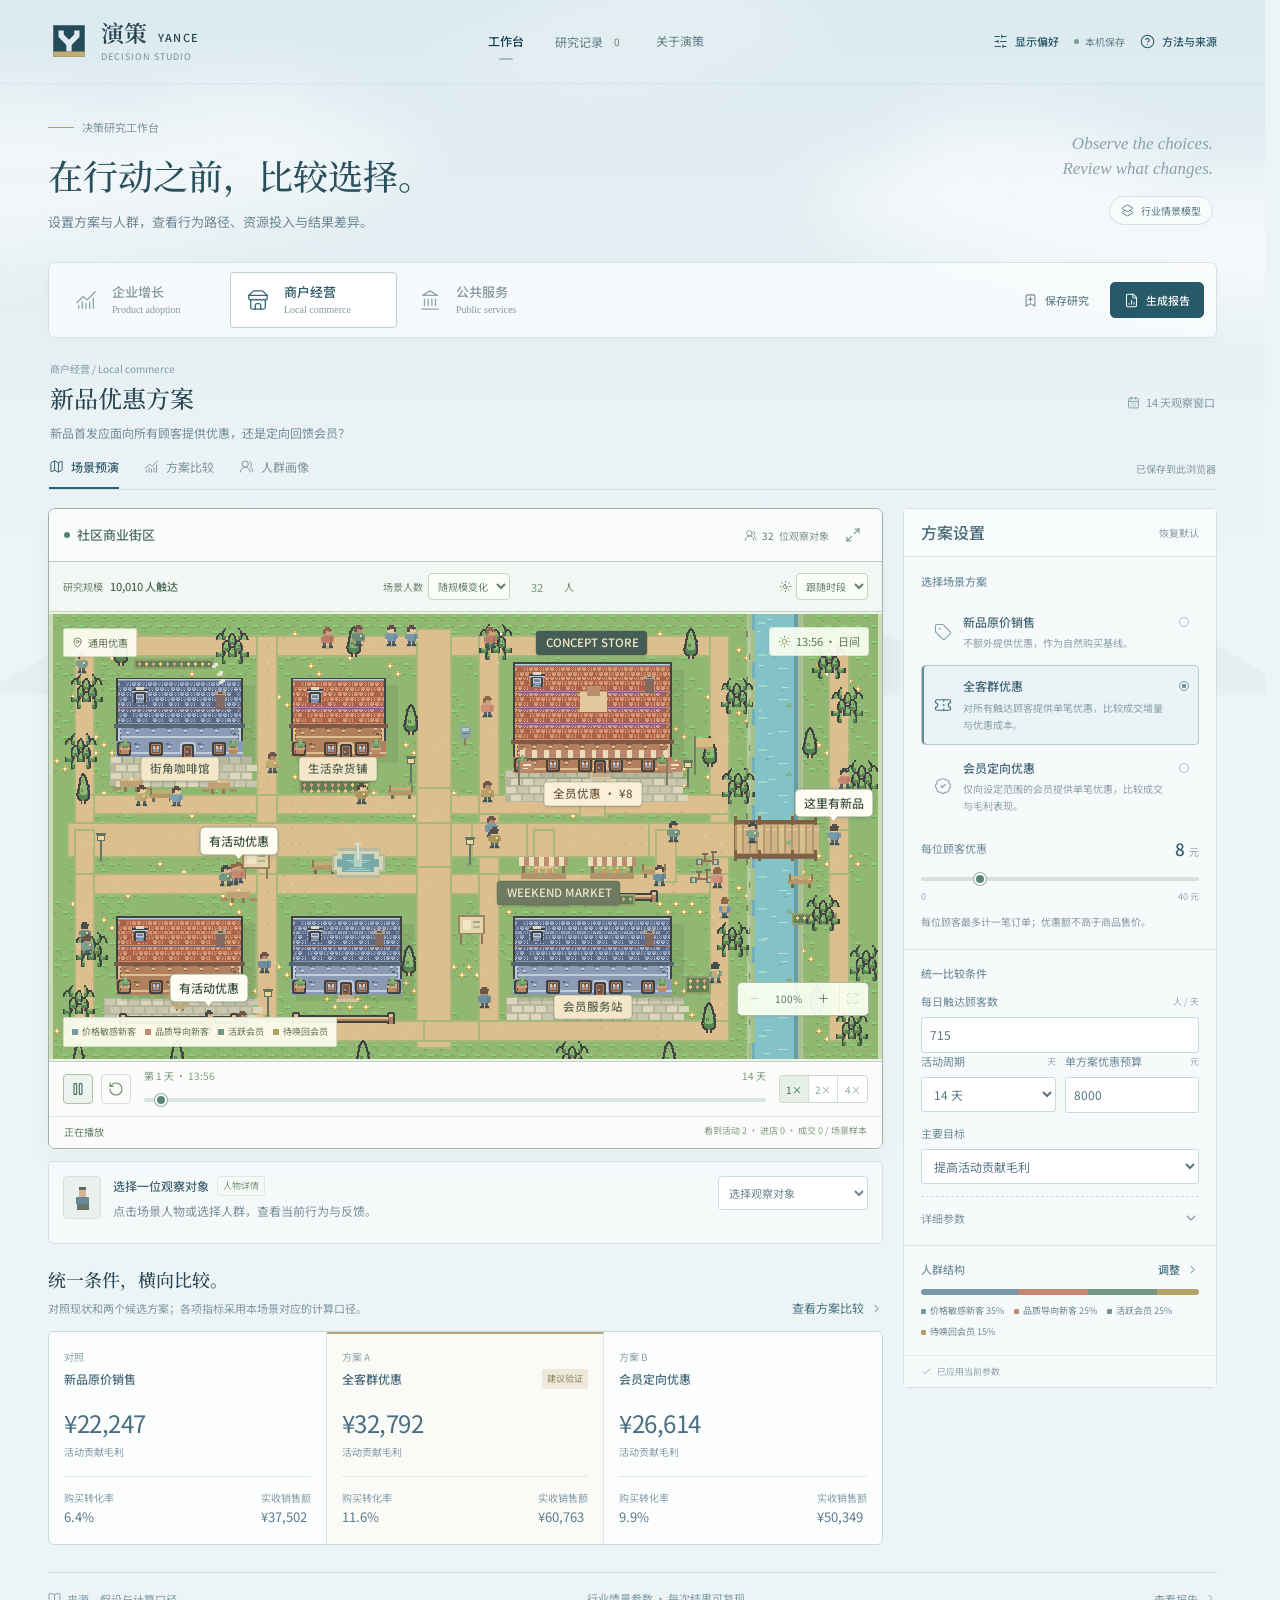
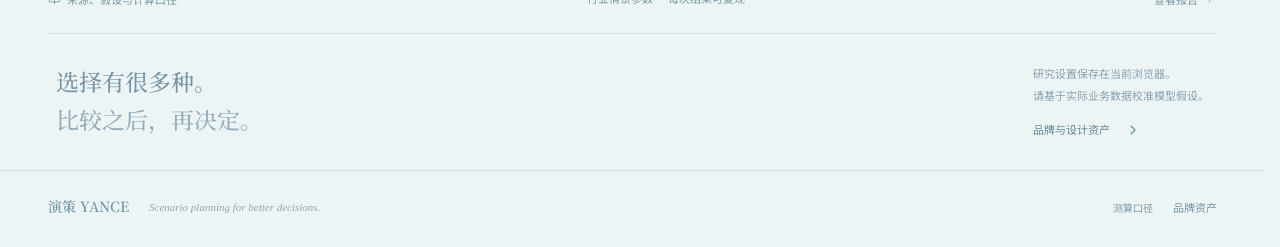
==== commit de4fbc4e: "Improve scene clarity, responsive layout, population dynamics and viewing preferences" ====
--- a/docs/index.html
+++ b/docs/index.html
@@ -6,7 +6,7 @@
 <meta name="description" content="演策 YANCE：面向企业增长、商户经营与公共服务的决策预演工作台。比较策略、观察人群、形成可验证的行动计划。">
 <meta property="og:title" content="演策 YANCE · 决策预演工作台"><meta property="og:description" content="企业增长、商户经营与公共服务的策略预演和方案比较。">
 <title>演策 YANCE · 决策预演工作台</title>
-<link rel="icon" href="assets/favicon.svg" type="image/svg+xml"><link rel="stylesheet" href="assets/fonts.css"><link rel="stylesheet" href="styles.css"><link rel="stylesheet" href="refinement.css">
+<link rel="icon" href="assets/favicon.svg" type="image/svg+xml"><link rel="stylesheet" href="assets/fonts.css"><link rel="stylesheet" href="styles.css"><link rel="stylesheet" href="refinement.css"><link rel="stylesheet" href="interaction.css"><link rel="stylesheet" href="scene-polish.css">
 <script defer src="assets/lucide.min.js"></script><script defer src="scenarios.js"></script><script defer src="town.js"></script><script defer src="app.js"></script>
 </head>
 <body>
@@ -14,7 +14,7 @@
 <header class="site-header">
 <a class="brand" href="./" aria-label="演策首页"><img src="assets/mark.svg" alt="" width="40" height="40"><span><b>演策 <em>YANCE</em></b><small>DECISION STUDIO</small></span></a>
 <nav aria-label="网站导航" class="site-nav"><a class="current" href="#workspace">工作台</a><button data-action="library">研究记录<span id="library-count">0</span></button><a href="brand.html">关于演策</a></nav>
-<div class="header-actions"><button class="button quiet mobile-library" data-action="library" aria-label="研究记录"><i data-lucide="bookmark"></i></button><span class="local-status"><i></i>本机保存</span><button class="button quiet" data-action="method"><i data-lucide="circle-help"></i><span>方法与来源</span></button></div>
+<div class="header-actions"><button class="button quiet display-trigger" data-action="preferences" aria-label="显示与交互偏好"><i data-lucide="sliders-horizontal"></i><span>显示偏好</span></button><button class="button quiet mobile-library" data-action="library" aria-label="研究记录"><i data-lucide="bookmark"></i></button><span class="local-status"><i></i>本机保存</span><button class="button quiet" data-action="method"><i data-lucide="circle-help"></i><span>方法与来源</span></button></div>
 </header>
 <main class="site-main">
 <section class="intro">
@@ -25,37 +25,44 @@
 <section class="workspace" id="workspace" aria-label="决策工作台">
 <div class="module-navigation"><div class="module-tabs" id="module-tabs" role="tablist" aria-label="场景模块"></div><div class="study-actions"><button class="button" data-action="save"><i data-lucide="bookmark-plus"></i><span>保存研究</span></button><button class="button primary" data-action="report"><i data-lucide="file-chart-column"></i><span>生成报告</span></button></div></div>
 <div class="workspace-heading"><div><div class="module-caption" id="module-caption"></div><h2 id="study-title"></h2><p id="study-decision"></p></div><span class="period-stamp"><i data-lucide="calendar-days"></i><span id="period-label"></span></span></div>
-<nav class="view-tabs" aria-label="研究视图"><button class="active" data-view="world"><i data-lucide="map"></i>场景预演</button><button data-view="comparison"><i data-lucide="chart-no-axes-combined"></i>方案比较</button><button data-view="audience"><i data-lucide="users-round"></i>人群画像</button><span id="saved-status" class="saved-status" role="status">设置自动保存在此浏览器</span></nav>
+<nav class="view-tabs" aria-label="研究视图" role="tablist"><button class="active" data-view="world" id="tab-world" role="tab" aria-controls="view-world" aria-selected="true" tabindex="0"><i data-lucide="map"></i>场景预演</button><button data-view="comparison" id="tab-comparison" role="tab" aria-controls="view-comparison" aria-selected="false" tabindex="-1"><i data-lucide="chart-no-axes-combined"></i>方案比较</button><button data-view="audience" id="tab-audience" role="tab" aria-controls="view-audience" aria-selected="false" tabindex="-1"><i data-lucide="users-round"></i>人群画像</button><span id="saved-status" class="saved-status" role="status">设置自动保存在此浏览器</span></nav>
 
-<section class="view active" id="view-world" aria-label="场景预演">
+<div id="view-host" class="view-host">
+<section class="view active" id="view-world" role="tabpanel" aria-labelledby="tab-world" tabindex="-1" aria-label="场景预演">
 <div class="studio">
 <div class="world-column">
 <section class="world-panel" aria-label="动态情景">
 <header class="world-heading"><div class="world-title"><span class="live-dot" id="play-indicator"></span><h3 id="world-title"></h3></div><div class="world-tools"><span class="population-stamp"><i data-lucide="users-round"></i><span id="agent-count">32</span> 位观察对象</span><button class="icon-button fullscreen" id="fullscreen" aria-label="展开场景" data-tooltip="展开场景"><i data-lucide="maximize-2"></i></button></div></header>
-<div class="world-canvas"><canvas id="town" role="img" aria-label="像素街区情景。可以点击人物查看当前行为，也可从下方菜单选择人物。"></canvas><div class="world-location"><i data-lucide="map-pin"></i><span id="world-location"></span></div><div class="world-legend" id="world-legend"></div><div class="scene-hint">选择街区中的人物查看详情</div></div>
-<div class="playback"><button class="icon-button play" id="play" aria-label="暂停场景" data-tooltip="暂停场景"><i data-lucide="pause"></i></button><button class="icon-button" id="replay" aria-label="重新开始场景" data-tooltip="重新开始场景"><i data-lucide="rotate-ccw"></i></button><div class="timeline"><div><span id="day-label">第 1 天</span><span id="day-total"></span></div><input type="range" id="timeline" min="0" max="1000" value="0" aria-label="场景时间进度"></div><div class="speed-group" aria-label="播放速度"><button class="active" data-speed="1" aria-label="1 倍速度" aria-pressed="true">1×</button><button data-speed="2" aria-label="2 倍速度" aria-pressed="false">2×</button><button data-speed="4" aria-label="4 倍速度" aria-pressed="false">4×</button></div></div>
-<div class="world-footer"><span id="play-state">场景运行中</span><span id="world-count-summary">像素人物呈现行为样本 · 业务指标按完整研究规模测算</span></div>
+<div class="scene-configuration" aria-label="场景显示设置">
+<div class="scene-scale"><span>研究规模</span><strong id="population-total"></strong></div>
+<div class="sample-controls"><label for="sample-mode">场景人数</label><select id="sample-mode"><option value="auto">随规模变化</option><option value="manual">自定人数</option></select><input id="sample-count" type="number" min="8" max="128" step="1" value="32" aria-label="场景显示人数"><span>人</span></div>
+<label class="light-control" for="scene-light"><i data-lucide="sun-moon"></i><select id="scene-light" aria-label="场景光照"><option value="auto">跟随时段</option><option value="day">保持白昼</option><option value="night">保持夜景</option></select></label>
+</div><div class="world-canvas"><canvas id="town" role="img" aria-label="像素街区情景。可以点击人物查看当前行为，也可从下方菜单选择人物。"></canvas><div class="world-location"><i data-lucide="map-pin"></i><span id="world-location"></span></div><div class="scene-clock"><i data-lucide="sunrise" id="clock-icon"></i><span id="scene-clock">08:00 · 晨间</span></div><div class="world-legend" id="world-legend"></div><div class="camera-controls" aria-label="画面缩放"><button class="icon-button" id="zoom-out" aria-label="缩小画面" data-tooltip="缩小"><i data-lucide="minus"></i></button><output id="zoom-value" aria-live="off">100%</output><button class="icon-button" id="zoom-in" aria-label="放大画面" data-tooltip="放大"><i data-lucide="plus"></i></button><button class="icon-button" id="zoom-fit" aria-label="适应窗口" data-tooltip="适应窗口"><i data-lucide="scan"></i></button></div><div class="scene-hint">选择街区中的人物查看详情</div></div>
+<div class="playback"><button class="icon-button play" id="play" aria-label="暂停场景" data-tooltip="暂停场景"><i data-lucide="pause"></i></button><button class="icon-button" id="replay" aria-label="重新开始场景" data-tooltip="重新开始场景"><i data-lucide="rotate-ccw"></i></button><div class="timeline"><div><span id="day-label">第 1 天 · 08:00</span><span id="day-total"></span></div><input type="range" id="timeline" min="0" max="1000" value="0" aria-label="场景时间进度"></div><div class="speed-group" aria-label="播放速度"><button class="active" data-speed="1" aria-label="1 倍速度" aria-pressed="true">1×</button><button data-speed="2" aria-label="2 倍速度" aria-pressed="false">2×</button><button data-speed="4" aria-label="4 倍速度" aria-pressed="false">4×</button></div></div>
+<div class="expanded-observer" id="expanded-observer" hidden><span id="expanded-observer-name">选择场景人物</span><p id="expanded-observer-quote">查看其当前行为与反馈。</p></div><div class="world-footer"><span id="play-state">场景运行中</span><span id="world-count-summary">像素人物呈现行为样本 · 业务指标按完整研究规模测算</span></div>
 </section>
 <section class="observer" aria-labelledby="observer-title"><div class="portrait" id="portrait"><span class="pixel-person" aria-hidden="true"></span></div><div class="observation"><div class="observation-meta"><h3 id="observer-title">场景观察</h3><span id="observer-status">尚未选择对象</span></div><p id="observer-quote">选择一位场景人物，查看其目标、约束与当前行为。</p></div><label class="sr-only" for="visitor-select">选择场景对象</label><select id="visitor-select"><option value="">选择场景对象</option></select></section>
+<section class="quick-comparison" aria-label="当前方案结果"><div class="section-heading"><div><h3>统一条件，横向比较。</h3><p>对照现状和两个候选方案；各项指标采用本场景对应的计算口径。</p></div><button class="text-button" data-view="comparison">查看方案比较<i data-lucide="chevron-right"></i></button></div>
+<div class="scenario-cards" id="scenario-cards"></div>
+</section>
 </div>
 <aside class="settings" aria-labelledby="settings-title"><header><h3 id="settings-title">方案设置</h3><button class="text-button" data-action="reset">恢复默认</button></header><div class="settings-body"><div class="field-title">选择场景方案</div><div class="scheme-options" id="scheme-options" role="radiogroup" aria-label="候选方案"></div><div id="variant-controls"></div><div class="settings-divider"></div><div class="field-title">统一比较条件</div><div id="main-controls" class="shared-fields"></div><label class="field"><span>主要目标</span><select id="objective"></select></label><details class="advanced"><summary>详细参数<i data-lucide="chevron-down"></i></summary><div id="advanced-controls"></div></details><div class="settings-divider"></div><div class="field-title split">人群结构<button class="text-button" data-view="audience">调整<i data-lucide="chevron-right"></i></button></div><div class="mixbar" id="mini-mix" role="img" aria-label="人群比例"></div><div id="mix-summary" class="mix-summary"></div></div><footer><i data-lucide="check"></i><span id="settings-status">已应用当前参数</span></footer></aside>
 </div>
-<div class="section-heading"><div><h3>统一条件，横向比较。</h3><p>对照现状和两个候选方案；各项指标采用本场景对应的计算口径。</p></div><button class="text-button" data-view="comparison">查看方案比较<i data-lucide="chevron-right"></i></button></div>
-<div class="scenario-cards" id="scenario-cards"></div>
 </section>
 
-<section class="view" id="view-comparison" hidden aria-label="方案比较">
+<section class="view" id="view-comparison" role="tabpanel" aria-labelledby="tab-comparison" tabindex="-1" hidden aria-label="方案比较">
 <div class="comparison-lead"><div><span class="small-label">基于当前设定</span><h3 id="recommendation"></h3><p id="recommendation-detail"></p></div><span id="recommendation-tag" class="recommendation-tag"></span></div><div class="stat-grid" id="stats"></div>
 <div class="analysis-grid"><article class="analysis-panel"><div class="panel-title"><h3 id="chart-title"></h3><span id="chart-unit"></span></div><div id="result-chart"></div><p class="caption">在相同周期和人群结构下比较；结果随假设条件变化。</p></article><article class="analysis-panel"><div class="panel-title"><h3>结果解读</h3></div><div id="insights"></div></article></div>
 <article class="analysis-panel comparison-table"><div class="panel-title"><h3>完整指标对照</h3><span id="comparison-population"></span></div><div class="table-wrap"><table><thead id="table-head"></thead><tbody id="table-body"></tbody></table></div></article>
 <section class="validation"><div><span class="small-label">研究下一步</span><h3>制定实际验证计划。</h3></div><ol id="validation-steps"></ol></section>
 </section>
 
-<section class="view" id="view-audience" hidden aria-label="人群画像">
+<section class="view" id="view-audience" role="tabpanel" aria-labelledby="tab-audience" tabindex="-1" hidden aria-label="人群画像">
 <div class="section-heading"><div><h3 id="audience-title"></h3><p>按行为动机与实际约束区分人群，调整各类人群的占比。</p></div><span class="quiet-badge">可调人群结构</span></div>
 <div class="audience-toolbar"><span>当前结构</span><button class="button small" id="reset-audience"><i data-lucide="rotate-ccw"></i>恢复默认结构</button><span class="caption">调整一类占比，其余自动分配，合计 100%。</span></div>
 <div class="audience-cards" id="audience-cards"></div><div class="audience-summary"><div><h4>构成一览</h4><div class="mixbar large" id="full-mix"></div><div id="full-mix-legend" class="mix-summary"></div></div><div><h4>如何定义这些人群</h4><p id="audience-definition"></p></div></div>
 </section>
+</div>
 <div class="workspace-foot"><button class="text-button" data-action="method"><i data-lucide="book-open"></i>来源、假设与计算口径</button><span>行业情景参数 · 每次结果可复现</span><button class="text-button" data-action="report">查看报告<i data-lucide="chevron-right"></i></button></div>
 </section>
 <section class="closing"><div class="closing-title">选择有很多种。<br><span>比较之后，再决定。</span></div><div class="closing-detail"><p>研究设置保存在当前浏览器。<br>请基于实际业务数据校准模型假设。</p><a href="brand.html">品牌与设计资产<i data-lucide="chevron-right"></i></a></div></section>
@@ -66,5 +73,15 @@
 <dialog id="method-dialog" aria-labelledby="method-title"><header class="dialog-header"><div><span class="small-label">YANCE / 方法与来源</span><h2 id="method-title">数据来源与测算口径</h2></div><button class="icon-button" data-close aria-label="关闭说明" data-tooltip="关闭说明"><i data-lucide="x"></i></button></header><div class="dialog-body" id="method-body"></div></dialog>
 <dialog id="save-dialog" aria-labelledby="save-title"><header class="dialog-header"><div><span class="small-label">保存到本地研究记录</span><h2 id="save-title">保存当前研究。</h2></div><button class="icon-button" data-close aria-label="关闭保存窗口" data-tooltip="关闭窗口"><i data-lucide="x"></i></button></header><form id="save-form"><div class="dialog-body"><label class="field"><span>研究名称</span><input id="study-name" maxlength="80" required></label><p class="caption">场景、方案、人群与参数将保存到本浏览器，可在「研究记录」中继续。</p></div><footer class="dialog-actions"><button type="button" class="button" data-close>取消</button><button class="button primary" type="submit">保存研究</button></footer></form></dialog>
 <dialog id="library-dialog" aria-labelledby="library-title"><header class="dialog-header"><div><span class="small-label">YANCE / 本地记录</span><h2 id="library-title">研究记录</h2></div><button class="icon-button" data-close aria-label="关闭研究列表" data-tooltip="关闭列表"><i data-lucide="x"></i></button></header><div class="dialog-body" id="library-body"></div></dialog>
+<dialog id="preferences-dialog" aria-labelledby="preferences-title"><header class="dialog-header"><div><span class="small-label">工作台偏好</span><h2 id="preferences-title">调整到合适的观看方式。</h2></div><button class="icon-button" data-close aria-label="关闭显示偏好" data-tooltip="关闭窗口"><i data-lucide="x"></i></button></header><div class="dialog-body preferences-body">
+<fieldset class="preference-group"><legend>文字大小</legend><div class="preference-options" role="group" aria-label="文字大小"><button data-pref="textScale" data-value="100" aria-pressed="true"><span class="type-example">Aa</span>标准</button><button data-pref="textScale" data-value="112" aria-pressed="false"><span class="type-example type-medium">Aa</span>较大</button><button data-pref="textScale" data-value="125" aria-pressed="false"><span class="type-example type-large">Aa</span>大字</button></div><p>仅调整界面文字；地图人物与场景缩放独立控制。</p></fieldset>
+<fieldset class="preference-group"><legend>界面间距</legend><div class="preference-options"><button data-pref="density" data-value="comfortable" aria-pressed="true"><i data-lucide="rows-2"></i>舒适</button><button data-pref="density" data-value="compact" aria-pressed="false"><i data-lucide="rows-3"></i>紧凑</button></div></fieldset>
+<fieldset class="preference-group"><legend>场景窗口</legend><div class="preference-options"><button data-pref="sceneSize" data-value="compact" aria-pressed="false">小窗</button><button data-pref="sceneSize" data-value="balanced" aria-pressed="true">标准</button><button data-pref="sceneSize" data-value="large" aria-pressed="false">大窗</button></div><p>窗口随屏幕调整；大窗采用宽幅布局。放大地图后可拖动查看细节。</p></fieldset>
+<div class="preference-row"><div><label for="pref-motion">界面动态</label><p>跟随系统的“减少动态效果”设置，或始终减少。</p></div><select id="pref-motion" data-pref-select="motion"><option value="system">跟随系统</option><option value="reduce">减少动态</option></select></div>
+<div class="preference-row"><div><label for="pref-autoplay">新场景自动播放</label><p>关闭后，新打开的场景保持静止，点击播放启动。</p></div><label class="switch"><input id="pref-autoplay" type="checkbox" data-pref-check="autoplay" checked><span aria-hidden="true"></span></label></div>
+<div class="preference-row"><div><label for="pref-speed">默认播放速度</label><p>与场景工具条的播放速度同步。</p></div><select id="pref-speed" data-pref-select="speed"><option value="1">1×</option><option value="2">2×</option><option value="4">4×</option></select></div>
+<div class="preference-row"><div><label for="pref-hints">显示场景提示</label><p>控制地图上的操作提示，不影响人物详情和报告。</p></div><label class="switch"><input id="pref-hints" type="checkbox" data-pref-check="hints" checked><span aria-hidden="true"></span></label></div>
+<div class="preference-preview"><strong>当前研究中的每一个选择</strong><span>方案设置、人群结构和报告正文使用当前字号。</span></div>
+<p class="preference-note" id="preference-note" role="status">偏好即时生效，仅保存到当前浏览器。</p></div><footer class="dialog-actions"><button class="button" id="reset-preferences">恢复默认偏好</button><button class="button primary" data-close>完成</button></footer></dialog>
 <div class="toast" id="toast" role="status" aria-live="polite"></div><noscript>请启用 JavaScript 以使用情景预演。您仍可查看<a href="brand.html">品牌介绍</a>。</noscript>
 </body></html>
--- a/docs/styles.css
+++ b/docs/styles.css
@@ -1,34 +1,34 @@
 :root{--paper:#f7faf9;--ink:#284652;--muted:#73878b;--faint:#9aabae;--line:#d8e3e3;--accent:#285969;--accent-dark:#173f50;--tint:#e8f0f1;--gold:#c3aa76;--gold-light:#f0e8d5;--white:#fff;--body:"Noto Sans SC","Segoe UI","Microsoft YaHei",sans-serif;--display:"Noto Serif SC",Georgia,"Songti SC",SimSun,serif}
 *{box-sizing:border-box}html{scroll-behavior:smooth;scroll-padding-top:90px}body{margin:0;background:#edf4f6;color:var(--ink);font:13px/1.7 var(--body);-webkit-font-smoothing:antialiased}button,input,select{font:inherit}button,a,select,input{ -webkit-tap-highlight-color:transparent}button{cursor:pointer}button:disabled{cursor:not-allowed;opacity:.5}button:focus-visible,a:focus-visible,input:focus-visible,select:focus-visible,summary:focus-visible{outline:2px solid #729fac;outline-offset:4px}a{color:inherit;text-decoration:none}button{color:inherit}svg{width:17px;height:17px;flex:none;stroke-width:1.6}[hidden]{display:none!important}::selection{background:#cadfe4}.sky-atmosphere{position:absolute;z-index:-1;inset:0 0 auto;height:810px;overflow:hidden;background:linear-gradient(180deg,#dceaf0 0%,#edf4f6 69%,#edf4f6 100%);pointer-events:none}.cloud{position:absolute;width:650px;height:115px;background:#fff;border-radius:100%;filter:blur(30px);opacity:.5;transform:rotate(-7deg)}.cloud:before,.cloud:after{content:"";position:absolute;border-radius:100%;background:#fff}.cloud:before{width:280px;height:100px;top:-45px;left:75px}.cloud:after{width:230px;height:90px;right:80px;top:-26px}.cloud-one{left:-230px;top:130px}.cloud-two{right:-200px;top:185px;opacity:.6;transform:rotate(9deg)}.cloud-three{top:23px;left:35%;width:380px;height:45px;opacity:.2}.distant-ridge{position:absolute;bottom:115px;left:0;right:0;height:120px;background:#92b5bc18;clip-path:polygon(0 90%,11% 24%,19% 74%,33% 48%,48% 90%,66% 39%,79% 76%,92% 32%,100% 82%,100% 100%,0 100%)}
-.site-header{height:84px;max-width:1536px;padding:0 48px;margin:auto;display:flex;align-items:center;justify-content:space-between;gap:28px;border-bottom:1px solid #b9cfd557}.brand{display:flex;gap:11px;align-items:center}.brand img{width:42px;height:42px}.brand b{font-family:var(--display);font-size:22px;line-height:1.1;font-weight:600;display:block}.brand em{font:500 11px var(--body);font-style:normal;letter-spacing:1.2px;margin-left:5px}.brand small{font-size:9px;letter-spacing:.3px;color:#708b93;display:block;margin-top:6px}.site-nav{display:flex;align-items:center;gap:34px;font-size:12px;color:#758c93}.site-nav button{border:0;background:none;padding:0;display:flex;gap:6px;align-items:center}.site-nav .current{color:var(--accent-dark);font-weight:500}.site-nav a:hover,.site-nav button:hover{color:var(--accent-dark)}#library-count{background:#e2eced;padding:0 5px;border-radius:3px;font-size:10px;min-width:16px;text-align:center}.header-actions{display:flex;gap:18px;align-items:center}.local-status{display:flex;align-items:center;gap:6px;font-size:10px;color:#81979a}.local-status i{height:5px;width:5px;border-radius:50%;background:#79a28f}.button{height:36px;border:1px solid #cddadd;border-radius:5px;background:#ffffffd9;color:var(--accent);padding:0 13px;font-size:11px;font-weight:500;display:inline-flex;align-items:center;justify-content:center;gap:7px;white-space:nowrap;transition:background .18s,transform .18s,border-color .18s}.button:hover{background:#f2f7f8;border-color:#a6c0c8}.button.primary{background:var(--accent);border-color:var(--accent);color:#f7faf9}.button.primary:hover{background:var(--accent-dark)}.button.quiet{background:transparent;border:0;padding:0}.button.small{height:30px;font-size:11px}.button svg{width:15px;height:15px}.text-button{display:inline-flex;align-items:center;gap:6px;border:0;background:none;font-size:11px;color:#497482;padding:2px 0}.text-button:hover{color:#173f50}.text-button svg{width:13px;height:13px}
-.site-main{max-width:1536px;padding:0 48px;margin:auto}.intro{padding:41px 0 36px;display:flex;align-items:center;justify-content:space-between;gap:30px}.intro-label{display:flex;align-items:center;gap:8px;font-size:11px;color:#708e96}.fine-line{width:26px;height:1px;background:#b39d70}.intro h1{font-family:var(--display);font-size:37px;line-height:1.45;font-weight:500;letter-spacing:.2px;margin:12px 0 13px;color:#294f5c}.intro p{font-size:12px;color:#748c93;line-height:1.9;margin:0}.intro-note{padding:14px 4px 0 0;text-align:right}.note-serif{font-family:Georgia,"Times New Roman",serif;font-style:italic;font-size:19px;line-height:1.5;color:#6a8c96;display:block}.source-pill{margin-top:19px;display:inline-flex;align-items:center;gap:7px;border:1px solid #cbdde3;background:#f8fcfd88;border-radius:20px;padding:5px 11px;font-size:10px;color:#738f96}.source-pill svg{width:13px;height:13px}.source-dot{width:5px;height:5px;background:#b4a16d;border-radius:50%;margin-left:6px}.mobile-break{display:none}.module-navigation{display:flex;justify-content:space-between;gap:16px;align-items:center;background:#ffffff9c;border:1px solid #d5e1e5;border-radius:9px;padding:9px;box-shadow:0 5px 18px #416c7610;backdrop-filter:blur(8px)}.module-tabs{display:flex;gap:5px}.module-tabs button{display:flex;gap:10px;align-items:center;background:transparent;border:1px solid transparent;border-radius:6px;padding:9px 22px 9px 13px;text-align:left;color:#85999e;transition:background .18s}.module-tabs button>svg{width:21px;height:21px}.module-tabs b{display:block;font-size:12px;font-weight:500}.module-tabs small{display:block;font-size:9px;font-family:Georgia,serif;color:#99abb0;line-height:1.5}.module-tabs button[aria-selected=true]{background:#fff;color:#2d5967;border-color:#d5e2e5;box-shadow:0 3px 8px #34616c09}.module-tabs button[aria-selected=true] small{color:#809ba4}.module-tabs button:hover{background:#fff8}.study-actions{display:flex;gap:7px;padding-right:3px}.study-actions .button{height:35px}.workspace-heading{display:flex;align-items:center;justify-content:space-between;padding:27px 2px 17px;gap:20px}.module-caption{font-size:10px;color:#889ca3}.workspace-heading h2{font-size:21px;font-family:var(--display);font-weight:600;margin:6px 0 4px;line-height:1.4}.workspace-heading p{font-size:12px;color:#819398;margin:0}.period-stamp{display:flex;align-items:center;gap:6px;font-size:11px;color:#789098;white-space:nowrap}.period-stamp svg{width:14px;height:14px}.view-tabs{display:flex;gap:18px;border-bottom:1px solid #d0dfe2;margin-bottom:20px;align-items:center;padding:0 1px}.view-tabs button{display:flex;align-items:center;gap:6px;border:0;border-bottom:2px solid transparent;background:transparent;font-size:12px;padding:0 0 11px;color:#8d9ea2}.view-tabs button.active{color:#2b6274;border-color:#2b6274;font-weight:500}.view-tabs svg{width:15px;height:15px}.saved-status{margin-left:auto;font-size:10px;color:#9aabaf;padding-bottom:11px}.view{min-width:0}.studio{display:grid;grid-template-columns:minmax(0,1fr) 314px;gap:20px;align-items:start}.world-column{min-width:0}.world-panel{background:#fcfefe;border:1px solid #cfdcdf;border-radius:10px;overflow:hidden;box-shadow:0 12px 27px #40687511}.world-heading{display:flex;align-items:center;justify-content:space-between;gap:10px;padding:15px 17px;background:#ffffffef;border-bottom:1px solid #d6e1dd}.world-title{display:flex;align-items:center;gap:7px}.world-title h3{font-size:13px;line-height:1.4;margin:0;font-weight:500}.live-dot{width:6px;height:6px;background:#78a68d;border-radius:50%;box-shadow:0 0 0 3px #e9f2eb}.pixel-label{font-size:11px;font-family:Georgia,serif;font-style:italic;color:#8fa3a8}.world-canvas{position:relative;height:463px;background:#b2c99a;overflow:hidden}.world-canvas canvas{display:block;width:100%;height:100%;image-rendering:pixelated;touch-action:pan-y}.world-location{position:absolute;left:14px;top:14px;display:flex;gap:5px;align-items:center;padding:5px 8px;background:#fdfef5ec;border:1px solid #8a987255;border-radius:4px;color:#61725c;font-size:10px;pointer-events:none;box-shadow:0 2px 0 #61725c15}.world-location svg{width:12px;height:12px}.world-weather{position:absolute;right:14px;top:14px;display:flex;gap:5px;align-items:center;font-size:10px;color:#607753;background:#fdfef5d9;padding:5px 8px;border-radius:4px;border:1px solid #8a987255;pointer-events:none}.world-weather svg{width:13px;height:13px;color:#ab966a}.world-legend{position:absolute;left:14px;bottom:12px;display:flex;gap:9px;align-items:center;flex-wrap:wrap;font-size:9px;color:#627356;background:#fcfdeeeb;border:1px solid #8a987244;border-radius:4px;padding:6px 8px;pointer-events:none}.world-legend span{white-space:nowrap}.world-legend i{display:inline-block;width:6px;height:6px;background:var(--seg);margin-right:4px}.scene-hint{position:absolute;bottom:13px;right:14px;font-size:9px;color:#657753;background:#ffffffbb;padding:4px 6px;border-radius:3px;pointer-events:none}.playback{display:flex;align-items:center;gap:8px;height:57px;padding:0 14px;border-top:1px solid #d3dfdc;background:#fcfefc}.icon-button{width:29px;height:29px;display:grid;place-items:center;border:1px solid #d3dfe0;border-radius:4px;padding:0;background:white;color:#6a868c;flex:none}.icon-button svg{width:14px;height:14px}.icon-button:hover{background:#eaf3f4;color:#315d6a}.icon-button.play{border-color:#b9cfce;background:#edf6f3;color:#39645c}.timeline{flex:1;min-width:70px;margin:0 5px}.timeline>div{display:flex;justify-content:space-between;font-size:9px;color:#97a7a7;line-height:1.3;margin-bottom:3px}input[type=range]{appearance:none;cursor:pointer;background:#dae5df;border-radius:4px;height:4px;border:0;width:100%;margin:0;accent-color:#537766}input[type=range]::-webkit-slider-thumb{appearance:none;width:12px;height:12px;border:2px solid white;background:#598577;border-radius:50%;box-shadow:0 0 0 1px #92aea4}input[type=range]::-moz-range-thumb{width:9px;height:9px;border:2px solid white;background:#598577;border-radius:50%}.speed-group{display:flex;gap:0;border:1px solid #d4e0df;border-radius:4px;overflow:hidden}.speed-group button{font-size:9px;border:0;border-right:1px solid #d4e0df;height:27px;min-width:27px;padding:0 6px;background:#fff;color:#94a5a4}.speed-group button:last-child{border:0}.speed-group button.active{background:#eaf3ef;color:#426d61}.world-footer{display:flex;justify-content:space-between;align-items:center;padding:7px 15px 9px;color:#869994;font-size:9px;gap:14px;background:#fbfdfb;border-top:1px solid #eef2ef}.world-footer>span:last-child{color:#9eadac;text-align:right}.observer{display:flex;align-items:center;gap:12px;margin-top:12px;border:1px solid #d5e1e4;background:#ffffffdb;border-radius:7px;padding:14px;min-height:83px}.portrait{width:38px;height:43px;display:grid;place-items:center;border-radius:5px;background:#eaf0ed;flex:none;position:relative}.pixel-person{display:block;width:7px;height:7px;background:#d4b396;box-shadow:0 -3px #5c695d,-3px 7px #658899,0 7px #658899,3px 7px #658899,-2px 13px #697665,3px 13px #697665;image-rendering:pixelated;transform:translateY(-4px)}.observation{flex:1;min-width:0}.observation-meta{display:flex;gap:8px;align-items:center;flex-wrap:wrap}.observation-meta h3{font-size:12px;font-weight:500;margin:0}.observation-meta span{font-size:9px;padding:2px 4px;color:#789188;background:#edf4ef;border-radius:3px}.observation p{font-size:11px;color:#8c9d9f;margin:4px 0 0;line-height:1.65}.observer select{border:1px solid #dae5e5;font-size:10px;padding:5px;color:#78929a;background:white;border-radius:4px;width:124px;flex:none}
-.settings{background:#ffffffef;border:1px solid #d2dfe3;border-radius:9px;box-shadow:0 10px 24px #3a61650b;overflow:hidden}.settings>header{height:52px;display:flex;align-items:center;justify-content:space-between;padding:0 17px;border-bottom:1px solid #e5eced}.settings h3{font-size:14px;font-family:var(--display);font-weight:600;margin:0}.settings-body{padding:15px 17px}.field-title{font-size:11px;color:#718b94;margin-bottom:10px;font-weight:500}.scheme-options{display:grid;gap:6px;margin-bottom:17px}.scheme-options button{display:flex;gap:8px;align-items:center;border:1px solid #dce6e8;border-radius:5px;background:#fff;padding:9px;text-align:left;position:relative}.scheme-options button .radio{width:11px;height:11px;border-radius:50%;border:1px solid #adbec3;flex:none;position:relative}.scheme-options button[aria-checked=true]{border-color:#8cafb7;background:#edf5f6}.scheme-options button[aria-checked=true] .radio:after{content:"";position:absolute;inset:2px;background:#507d89;border-radius:50%}.scheme-copy{flex:1}.scheme-copy b{display:block;font-size:12px;font-weight:500;color:#4c6e79}.scheme-copy small{display:block;font-size:9px;color:#96a8ad;margin-top:2px;line-height:1.6}.scheme-tag{color:#96a8ad;font-size:9px;background:#f2f5f5;padding:2px 4px;border-radius:3px}.scheme-options [aria-checked=true] .scheme-tag{color:#4c7682;background:#dcebef}.field{display:block;margin:12px 0 0;min-width:0}.field>span{display:flex;align-items:center;justify-content:space-between;color:#768e96;font-size:11px;margin-bottom:6px;gap:8px}.field output{font-size:19px;color:#335e6d;font-family:Georgia,serif;font-variant-numeric:tabular-nums}.field select,.field input:not([type=range]){width:100%;height:33px;border:1px solid #d6e2e4;border-radius:4px;background:#fcfefe;color:#567780;padding:0 8px;font-size:11px}.field .control-unit{font-size:9px;color:#9aafb5;font-weight:400}.range-extents{display:flex;justify-content:space-between;color:#abbcc0;font-size:9px;margin-top:3px}.field input[type=range]{margin:9px 0 3px}.control-hint{font-size:9px;line-height:1.75;color:#94a9ae;margin:8px 0 0}.baseline-note{font-size:11px;line-height:1.7;color:#8a9fa5;border-left:2px solid #d6e2dc;padding-left:10px;margin:15px 0}.settings-divider{height:1px;background:#e5ecee;margin:17px -17px 14px}.shared-fields{display:grid;grid-template-columns:1fr 1fr;gap:0 9px}.shared-fields .field{margin:0}.shared-fields .field>span{font-size:10px}.advanced{margin-top:12px}.advanced summary{display:flex;align-items:center;justify-content:space-between;list-style:none;border-top:1px dashed #dde7e9;padding-top:11px;cursor:pointer;font-size:10px;color:#93a7ad}.advanced summary::-webkit-details-marker{display:none}.advanced svg{width:12px;height:12px}.advanced[open] summary svg{transform:rotate(180deg)}.split{display:flex;align-items:center;justify-content:space-between}.split .text-button{font-size:10px}.mixbar{display:flex;width:100%;height:6px;border-radius:3px;background:#edf2f3;overflow:hidden}.mixbar span{height:100%;transition:width .15s}.mix-summary{display:flex;gap:5px 10px;flex-wrap:wrap;color:#9aabb0;font-size:9px;line-height:1.8;margin-top:8px}.mix-summary i{width:5px;height:5px;display:inline-block;background:var(--seg);margin-right:4px;border-radius:1px}.settings>footer{height:32px;border-top:1px solid #e5ecee;background:#fafdfd;display:flex;align-items:center;gap:5px;padding:0 17px;color:#9bafb4;font-size:9px}.settings>footer svg{width:11px;height:11px}.section-heading{display:flex;align-items:flex-end;justify-content:space-between;gap:20px;margin:28px 0 15px}.section-heading h3{font-size:19px;font-family:var(--display);font-weight:600;margin:0 0 5px;line-height:1.5}.section-heading p{font-size:11px;color:#8b9fa5;margin:0}.scenario-cards{display:grid;grid-template-columns:repeat(3,1fr);gap:13px}.scenario-card{border-top:2px solid #d0dce0;border-right:1px solid #dae5e7;border-bottom:1px solid #dae5e7;border-left:1px solid #dae5e7;background:#ffffffde;border-radius:6px;padding:19px 19px 17px;transition:background .15s,border-color .15s;cursor:pointer;text-align:left}.scenario-card:hover{background:#fff;border-color:#a7bfc7}.scenario-card.best{border-top-color:#c0aa78}.scenario-top{display:flex;align-items:center;justify-content:space-between;gap:8px}.scenario-top h4{font-size:12px;font-weight:500;margin:0}.recommend-label{font-size:9px;color:#aa9061;background:#f4efe4;border-radius:3px;padding:3px 5px;white-space:nowrap}.scenario-tag{font-size:9px;color:#96a8ac;margin-bottom:5px}.scenario-number{font-family:Georgia,"Times New Roman",serif;font-size:30px;color:#406978;line-height:1.25;margin-top:17px;font-weight:400;font-variant-numeric:tabular-nums}.scenario-number small{font-family:var(--body);font-size:10px;margin-left:5px;color:#94a8af}.scenario-label{font-size:10px;color:#94a8ad;margin-top:2px}.scenario-bottom{display:flex;justify-content:space-between;gap:10px;border-top:1px solid #e6edef;padding-top:11px;margin-top:15px}.scenario-bottom span{display:block;font-size:9px;color:#95a8af}.scenario-bottom b{font-size:12px;color:#60808c;font-weight:500}.comparison-lead{display:flex;justify-content:space-between;gap:20px;border-left:3px solid #bdab80;padding:23px 25px;background:#f9fcfc;border-radius:4px;margin-bottom:16px}.small-label{font-family:Georgia,var(--display);font-style:italic;font-size:12px;color:#98acb0}.comparison-lead h3{font-family:var(--display);font-size:23px;font-weight:500;margin:7px 0 8px}.comparison-lead p{font-size:12px;color:#8a9fa6;margin:0;max-width:760px;line-height:1.8}.recommendation-tag{font-size:10px;color:#a18a5a;white-space:nowrap;padding:5px 9px;align-self:flex-start;background:#f0e8d5;border-radius:4px}.stat-grid{display:grid;grid-template-columns:repeat(4,1fr);gap:13px;margin-bottom:16px}.stat{border:1px solid #d6e2e5;border-radius:6px;background:#ffffffd9;padding:18px}.stat small{font-size:10px;color:#94a7ae;display:block}.stat strong{font-family:Georgia,serif;font-size:29px;font-weight:400;color:#3a6474;display:block;margin:6px 0 3px;line-height:1.3;font-variant-numeric:tabular-nums}.stat em{font-size:9px;color:#a3b3b8;font-style:normal}.analysis-grid{display:grid;grid-template-columns:1.15fr 1fr;gap:16px}.analysis-panel{border:1px solid #d7e3e6;border-radius:6px;background:#ffffffd9;padding:20px}.panel-title{display:flex;align-items:center;justify-content:space-between;gap:12px;margin-bottom:19px}.panel-title h3{font-size:13px;margin:0;font-weight:500;color:#52727f}.panel-title>span{font-size:10px;color:#a2b3b8}.chart-row{display:grid;grid-template-columns:115px 1fr 95px;align-items:center;gap:10px;margin:22px 0;font-size:11px;color:#718e99}.chart-track{height:11px;background:#eff4f5;position:relative}.chart-bar{position:absolute;top:0;height:100%;background:#85a8b0;min-width:0}.chart-row.best .chart-bar{background:#c2b084}.chart-bar.loss{background:#c18272!important}.zero-line{position:absolute;top:-3px;bottom:-3px;width:1px;background:#c4d4d8;z-index:1}.chart-row b{text-align:right;font-size:12px;font-weight:500}.caption{font-size:10px;color:#9badb3;line-height:1.8}.insight{padding:12px 0;border-bottom:1px solid #e6edef}.insight:first-child{padding-top:0}.insight:last-child{border:0;padding-bottom:0}.insight h4{font-size:12px;font-weight:500;margin:0 0 4px}.insight p{font-size:11px;color:#94a7ad;line-height:1.8;margin:0}.comparison-table{margin-top:16px}.table-wrap{overflow-x:auto}table{border-collapse:collapse;width:100%;font-size:11px;font-variant-numeric:tabular-nums}th,td{padding:13px 10px;text-align:right;border-bottom:1px solid #e6edef;white-space:nowrap}th:first-child,td:first-child{text-align:left}th{font-weight:400;font-size:10px;color:#9aadb3}td{color:#66848e}tr.best{background:#edf4f5}tr.best td:first-child{color:#386674;font-weight:500}.validation{display:grid;grid-template-columns:1fr 2.7fr;gap:22px;margin-top:20px;padding:26px 0 6px;border-top:1px solid #ccdcdf}.validation h3{font-family:var(--display);font-size:22px;font-weight:500;line-height:1.6;margin:7px 0 0}.validation ol{display:grid;grid-template-columns:repeat(3,1fr);gap:21px;list-style:none;padding:0;margin:4px 0 0;counter-reset:step}.validation li{font-size:11px;line-height:1.9;color:#8da4ac;counter-increment:step}.validation li:before{content:"0" counter(step);font-family:Georgia,serif;font-size:22px;color:#b3c1c1;display:block;line-height:1.4;margin-bottom:10px}.quiet-badge{font-size:10px;border:1px solid #cfdfe2;border-radius:4px;background:#f7fbfc;padding:4px 8px;color:#8da7b0}.audience-toolbar{display:flex;align-items:center;gap:10px;border-bottom:1px solid #d6e3e6;padding-bottom:15px;font-size:11px;color:#8a9fa6}.audience-toolbar .caption{margin-left:auto}.audience-cards{display:grid;grid-template-columns:repeat(4,1fr);gap:15px;margin-top:18px}.audience-card{padding:21px 19px;background:#ffffffe8;border:1px solid #d9e4e6;border-radius:6px}.audience-head{display:flex;align-items:center;gap:8px;margin-bottom:17px}.audience-avatar{height:29px;width:27px;border-radius:4px;background:var(--seg-soft);position:relative;display:grid;place-items:center}.audience-avatar:before{content:"";width:7px;height:6px;background:#d2b290;position:absolute;top:6px;box-shadow:0 6px var(--seg),-2px 10px var(--seg),2px 10px var(--seg)}.audience-head h4{font-size:12px;font-weight:500;margin:0}.audience-head small{font-size:9px;color:#9aadb3;display:block;margin-top:2px}.audience-card strong{font-family:Georgia,serif;font-size:32px;font-weight:400;color:#688793;line-height:1.2;display:block;margin-bottom:12px}.audience-card p{font-size:11px;line-height:1.85;color:#92a6ad;margin:0;min-height:60px}.audience-card input{margin:24px 0 9px}.audience-summary{display:grid;grid-template-columns:1fr 1fr;gap:28px;padding:25px 0 10px;margin-top:6px}.audience-summary h4{font-size:12px;font-weight:500;color:#7d98a1;margin:0 0 12px}.mixbar.large{height:10px}.audience-summary p{font-size:11px;line-height:1.95;color:#93a9b0;margin:0}.workspace-foot{display:flex;align-items:center;justify-content:space-between;gap:15px;border-top:1px solid #d0dee2;padding-top:16px;margin-top:27px}.workspace-foot>span{font-size:9px;color:#a0b2b7}.workspace-foot .text-button{font-size:10px;color:#8ba2ab}.closing{display:flex;justify-content:space-between;align-items:center;gap:40px;padding:57px 8px 55px}.closing-title{font-family:var(--display);font-size:29px;color:#5f8490;line-height:1.75}.closing-title span{color:#8da7b0}.closing-detail p{font-size:11px;line-height:2;color:#93aab3;margin:0 0 12px}.closing-detail a{font-size:11px;color:#648b98;display:inline-flex;gap:15px;align-items:center}.closing-detail svg{width:14px}.site-footer{max-width:1440px;margin:auto;border-top:1px solid #d2e0e4;padding:24px 48px 28px;display:flex;gap:20px;align-items:center;color:#9bb0b8;font-size:10px}.footer-brand{font-family:var(--display);font-size:14px;font-weight:600;color:#7798a4}.site-footer>span{font-family:Georgia,serif;font-style:italic;font-size:12px}.site-footer>div{display:flex;gap:20px;margin-left:auto}.site-footer button{padding:0;background:transparent;border:0;color:inherit;font-size:10px}
-dialog{border:1px solid #d4e2e7;border-radius:10px;padding:0;width:min(780px,calc(100% - 30px));max-height:90vh;background:#fcfefe;color:var(--ink);box-shadow:0 30px 80px #2446542b}dialog::backdrop{background:#203f5080;backdrop-filter:blur(4px)}.dialog-header{display:flex;gap:20px;justify-content:space-between;align-items:flex-start;padding:26px 29px 19px;border-bottom:1px solid #deeaed}.dialog-header h2{font-family:var(--display);font-size:26px;font-weight:500;margin:5px 0 0}.dialog-header .icon-button{flex:none}.dialog-body{padding:22px 29px;line-height:1.9}.dialog-body>.field{margin:0 0 21px}.dialog-body .field input{height:40px;font-size:13px}.dialog-actions{display:flex;justify-content:flex-end;align-items:center;gap:8px;padding:16px 29px;border-top:1px solid #deeaed;background:#f5fafb;flex-wrap:wrap}.dialog-body h3{font-family:var(--display);font-size:18px;font-weight:600;margin:20px 0 10px}.dialog-body h4{font-size:12px;font-weight:500;margin:15px 0 6px}.dialog-body p,.dialog-body li{font-size:12px;color:#839ca6}.dialog-body ul,.dialog-body ol{padding-left:20px}.method-source{padding:13px 15px;background:#eef5f6;border-left:2px solid #97b3bd;font-size:12px;color:#7894a0;line-height:1.9}.report-summary{font-family:var(--display);font-size:20px;color:#527789;padding:15px 0}.report-condition{display:flex;flex-wrap:wrap;gap:7px 15px;font-size:11px;color:#8da5ae;margin-bottom:15px}.report-method{border-top:1px solid #d6e5e9;font-size:10px!important;padding-top:15px;margin-top:25px}.library-empty{text-align:center;padding:40px 10px}.library-empty svg{width:36px;height:36px;color:#a3bcc5}.library-empty h3{font-size:20px;color:#648692}.library-item{display:flex;gap:16px;align-items:center;padding:17px 0;border-bottom:1px solid #dfebed}.library-item:last-child{border-bottom:0}.library-item>div{flex:1;min-width:0}.library-item h3{font-family:var(--body);font-size:13px;font-weight:500;margin:0;color:#517381;overflow:hidden;text-overflow:ellipsis;white-space:nowrap}.library-item p{font-size:10px;margin:4px 0 0;color:#9db2bb}.library-item .button{font-size:11px}.toast{position:fixed;bottom:24px;left:50%;transform:translate(-50%,8px);border:1px solid #779fa9;background:#2a5362;color:#eef7f7;font-size:12px;line-height:1.7;padding:11px 18px;border-radius:7px;box-shadow:0 10px 25px #28485324;opacity:0;pointer-events:none;z-index:80;transition:opacity .2s,transform .2s;max-width:calc(100% - 30px);text-align:center}.toast.show{opacity:1;transform:translate(-50%,0)}.sr-only{position:absolute;height:1px;width:1px;overflow:hidden;clip:rect(0,0,0,0);white-space:nowrap}.world-panel:fullscreen{display:flex;flex-direction:column;background:#f9fcfa;border:0;border-radius:0}.world-panel:fullscreen .world-canvas{flex:1;height:auto}.world-panel.expanded{position:fixed;z-index:70;inset:15px;display:flex;flex-direction:column;border-radius:8px}.world-panel.expanded .world-canvas{height:auto;flex:1}body.scene-expanded{overflow:hidden}.no-data{color:#a7b9bd;font-size:11px}
-@media(min-width:1600px){.intro{padding-top:47px;padding-bottom:42px}.intro h1{font-size:42px}.world-canvas{height:502px}}
-@media(max-width:1200px){.site-header,.site-main{padding-left:30px;padding-right:30px}.site-header{gap:20px}.site-nav{gap:20px}.local-status{display:none}.studio{grid-template-columns:minmax(0,1fr) 284px;gap:16px}.world-canvas{height:403px}.intro h1{font-size:34px}.module-tabs button{padding-right:15px}.module-tabs b{font-size:11px}.module-tabs small{font-size:9px}.observer{flex-wrap:wrap}.observer .observation{min-width:calc(100% - 51px)}.observer select{margin-left:49px}.scene-hint{display:none}.chart-row{grid-template-columns:100px 1fr 77px;gap:6px}.validation{grid-template-columns:1fr}.validation h3 br{display:none}}
-@media(max-width:960px){.site-nav{display:none}.header-actions{margin-left:auto}.studio{grid-template-columns:minmax(0,1fr) 269px}.intro-note{display:none}.intro{padding:31px 0}.module-tabs button{padding:8px 10px;gap:7px}.module-tabs button>svg{width:17px;height:17px}.module-tabs small{display:none}.study-actions .button{font-size:10px;padding:0 9px}.settings-body{padding:13px}.settings-divider{margin-left:-13px;margin-right:-13px}.world-canvas{height:380px}.world-weather{display:none}.pixel-label{display:none}.scenario-card{padding:16px}.scenario-number{font-size:26px}.scenario-top{align-items:flex-start;flex-direction:column;gap:6px}.analysis-grid{grid-template-columns:1fr}.audience-cards{grid-template-columns:repeat(2,1fr)}.stat-grid{grid-template-columns:repeat(2,1fr)}.source-pill{margin-top:10px}.workspace-heading h2{font-size:20px}.workspace-heading p{font-size:11px}.world-legend{font-size:8px;gap:6px;left:8px;bottom:8px}.observer p{font-size:10px}}
-@media(max-width:760px){.site-header{height:72px;padding:0 20px}.brand img{width:36px;height:36px}.brand b{font-size:21px}.brand small{font-size:8px}.brand em{font-size:10px}.header-actions .button{font-size:10px}.header-actions .button svg{width:14px}.site-main{padding:0 20px}.intro{padding:30px 0}.intro h1{font-size:31px;margin-top:9px;line-height:1.6}.intro-label{font-size:10px}.intro p{font-size:11px}.module-navigation{display:block;padding:6px}.module-tabs{justify-content:space-between;gap:3px}.module-tabs button{flex:1;justify-content:center;padding:10px 5px;gap:6px}.module-tabs b{font-size:12px}.study-actions{justify-content:flex-end;padding:8px 3px 2px;margin-top:5px;border-top:1px solid #e0e9ed}.study-actions .button{height:31px;font-size:11px}.workspace-heading{padding-top:24px;align-items:flex-start}.workspace-heading h2{font-size:20px}.workspace-heading p{font-size:11px}.period-stamp{display:none}.view-tabs{gap:18px}.saved-status{display:none}.view-tabs button{font-size:12px}.studio{display:flex;flex-direction:column}.world-column{width:100%}.world-canvas{height:352px}.settings{width:100%}.settings-body{padding:17px}.settings-divider{margin-left:-17px;margin-right:-17px}.scheme-options{grid-template-columns:repeat(3,1fr);gap:7px}.scheme-options button{padding:10px;align-items:flex-start}.scheme-copy small{display:none}.scheme-tag{display:none}.scheme-copy b{font-size:11px}.shared-fields{gap:12px}.field>span,.field select,.field input:not([type=range]){font-size:12px}.field select,.field input:not([type=range]){height:37px}.field-title{font-size:12px}.control-hint{font-size:11px}.settings>footer{height:34px}.mix-summary{font-size:10px}.world-legend{font-size:9px;gap:8px}.world-weather{display:flex;right:8px;top:9px}.world-location{top:9px;left:8px}.observer{padding:13px}.observer p{font-size:11px}.section-heading{align-items:flex-start;flex-direction:column;gap:9px}.section-heading h3{font-size:20px}.scenario-cards{grid-template-columns:1fr}.scenario-card{padding:19px}.scenario-top{flex-direction:row;align-items:center}.scenario-number{font-size:31px}.scenario-tag{font-size:10px}.scenario-top h4{font-size:13px}.scenario-label,.scenario-bottom span{font-size:11px}.scenario-bottom b{font-size:13px}.workspace-foot{flex-wrap:wrap}.workspace-foot>span{display:none}.closing{padding:40px 0;align-items:flex-start;flex-direction:column;gap:18px}.closing-title{font-size:26px}.closing-detail p{font-size:11px}.site-footer{padding:20px;flex-wrap:wrap;gap:7px 20px}.site-footer>span{font-size:10px}.site-footer>div{margin-left:0;width:100%;gap:15px}.comparison-lead{flex-direction:column;padding:20px}.comparison-lead h3{font-size:21px}.comparison-lead p{font-size:11px}.analysis-panel{padding:17px}.stat{padding:17px}.stat strong{font-size:26px}.validation{gap:17px}.validation h3{font-size:21px}.validation ol{grid-template-columns:1fr;gap:14px}.validation li{display:flex;gap:14px;font-size:12px}.validation li:before{margin:0;min-width:24px}.audience-toolbar{flex-wrap:wrap}.audience-toolbar .caption{margin:0;width:100%}.audience-summary{grid-template-columns:1fr;gap:22px}.audience-cards{gap:10px}.audience-card{padding:17px}.audience-head{gap:7px}.audience-avatar{display:none}.audience-head h4{font-size:12px}.audience-card p{font-size:11px}.dialog-header{padding:22px 19px 17px}.dialog-header h2{font-size:23px}.dialog-body{padding:20px}.dialog-actions{padding:14px 19px}.dialog-body .field input{font-size:14px}.dialog-body p{font-size:12px}}
-@media(max-width:430px){.site-header{padding:0 16px}.site-main{padding:0 16px}.mobile-break{display:block}.intro{padding-top:26px}.intro h1{font-size:31px}.desktop-break{display:none}.intro p{max-width:310px}.module-tabs button svg{display:none}.module-tabs button{padding:10px 4px}.world-canvas{height:292px}.playback{gap:5px;padding:0 9px;height:58px}.timeline{margin:0 3px}.icon-button{width:28px;height:28px}.fullscreen{display:none}.speed-group button{min-width:23px;padding:0 4px}.world-legend{font-size:8px;gap:5px;left:7px;right:7px;justify-content:center}.world-weather{font-size:9px}.world-footer{flex-direction:column;gap:3px;align-items:flex-start}.world-footer>span:last-child{text-align:left;font-size:8px}.world-heading{padding:13px}.world-title h3{font-size:12px}.scheme-options{gap:5px}.scheme-options button{padding:10px 7px;gap:5px}.scheme-copy b{font-size:10px}.observer .observation{min-width:calc(100% - 51px)}.observer select{width:calc(100% - 49px)}.view-tabs{justify-content:space-between;gap:7px}.view-tabs button{font-size:11px}.view-tabs button svg{width:14px}.audience-cards{grid-template-columns:1fr}.audience-avatar{display:grid}.audience-card p{min-height:0}.audience-card input{margin-top:21px}.chart-row{grid-template-columns:87px 1fr 74px}.chart-row span,.chart-row b{font-size:10px}.stat strong{font-size:24px}.stat small{font-size:10px}.library-item{flex-wrap:wrap}.library-item>div{min-width:100%}}
+.site-header{height:84px;max-width:1536px;padding:0 48px;margin:auto;display:flex;align-items:center;justify-content:space-between;gap:28px;border-bottom:1px solid #b9cfd557}.brand{display:flex;gap:11px;align-items:center}.brand img{width:42px;height:42px}.brand b{font-family:var(--display);font-size:calc(22px * var(--text-scale,1));line-height:1.1;font-weight:600;display:block}.brand em{font:500 11px var(--body);font-style:normal;letter-spacing:1.2px;margin-left:5px}.brand small{font-size:calc(9px * var(--text-scale,1));letter-spacing:.3px;color:#708b93;display:block;margin-top:6px}.site-nav{display:flex;align-items:center;gap:34px;font-size:calc(12px * var(--text-scale,1));color:#758c93}.site-nav button{border:0;background:none;padding:0;display:flex;gap:6px;align-items:center}.site-nav .current{color:var(--accent-dark);font-weight:500}.site-nav a:hover,.site-nav button:hover{color:var(--accent-dark)}#library-count{background:#e2eced;padding:0 5px;border-radius:3px;font-size:calc(10px * var(--text-scale,1));min-width:16px;text-align:center}.header-actions{display:flex;gap:18px;align-items:center}.local-status{display:flex;align-items:center;gap:6px;font-size:calc(10px * var(--text-scale,1));color:#81979a}.local-status i{height:5px;width:5px;border-radius:50%;background:#79a28f}.button{height:36px;border:1px solid #cddadd;border-radius:5px;background:#ffffffd9;color:var(--accent);padding:0 13px;font-size:calc(11px * var(--text-scale,1));font-weight:500;display:inline-flex;align-items:center;justify-content:center;gap:7px;white-space:nowrap;transition:background .18s,transform .18s,border-color .18s}.button:hover{background:#f2f7f8;border-color:#a6c0c8}.button.primary{background:var(--accent);border-color:var(--accent);color:#f7faf9}.button.primary:hover{background:var(--accent-dark)}.button.quiet{background:transparent;border:0;padding:0}.button.small{height:30px;font-size:calc(11px * var(--text-scale,1))}.button svg{width:15px;height:15px}.text-button{display:inline-flex;align-items:center;gap:6px;border:0;background:none;font-size:calc(11px * var(--text-scale,1));color:#497482;padding:2px 0}.text-button:hover{color:#173f50}.text-button svg{width:13px;height:13px}
+.site-main{max-width:1536px;padding:0 48px;margin:auto}.intro{padding:41px 0 36px;display:flex;align-items:center;justify-content:space-between;gap:30px}.intro-label{display:flex;align-items:center;gap:8px;font-size:calc(11px * var(--text-scale,1));color:#708e96}.fine-line{width:26px;height:1px;background:#b39d70}.intro h1{font-family:var(--display);font-size:calc(37px * var(--text-scale,1));line-height:1.45;font-weight:500;letter-spacing:.2px;margin:12px 0 13px;color:#294f5c}.intro p{font-size:calc(12px * var(--text-scale,1));color:#748c93;line-height:1.9;margin:0}.intro-note{padding:14px 4px 0 0;text-align:right}.note-serif{font-family:Georgia,"Times New Roman",serif;font-style:italic;font-size:calc(19px * var(--text-scale,1));line-height:1.5;color:#6a8c96;display:block}.source-pill{margin-top:19px;display:inline-flex;align-items:center;gap:7px;border:1px solid #cbdde3;background:#f8fcfd88;border-radius:20px;padding:5px 11px;font-size:calc(10px * var(--text-scale,1));color:#738f96}.source-pill svg{width:13px;height:13px}.source-dot{width:5px;height:5px;background:#b4a16d;border-radius:50%;margin-left:6px}.mobile-break{display:none}.module-navigation{display:flex;justify-content:space-between;gap:16px;align-items:center;background:#ffffff9c;border:1px solid #d5e1e5;border-radius:9px;padding:9px;box-shadow:0 5px 18px #416c7610;backdrop-filter:blur(8px)}.module-tabs{display:flex;gap:5px}.module-tabs button{display:flex;gap:10px;align-items:center;background:transparent;border:1px solid transparent;border-radius:6px;padding:9px 22px 9px 13px;text-align:left;color:#85999e;transition:background .18s}.module-tabs button>svg{width:21px;height:21px}.module-tabs b{display:block;font-size:calc(12px * var(--text-scale,1));font-weight:500}.module-tabs small{display:block;font-size:calc(9px * var(--text-scale,1));font-family:Georgia,serif;color:#99abb0;line-height:1.5}.module-tabs button[aria-selected=true]{background:#fff;color:#2d5967;border-color:#d5e2e5;box-shadow:0 3px 8px #34616c09}.module-tabs button[aria-selected=true] small{color:#809ba4}.module-tabs button:hover{background:#fff8}.study-actions{display:flex;gap:7px;padding-right:3px}.study-actions .button{height:35px}.workspace-heading{display:flex;align-items:center;justify-content:space-between;padding:27px 2px 17px;gap:20px}.module-caption{font-size:calc(10px * var(--text-scale,1));color:#889ca3}.workspace-heading h2{font-size:calc(21px * var(--text-scale,1));font-family:var(--display);font-weight:600;margin:6px 0 4px;line-height:1.4}.workspace-heading p{font-size:calc(12px * var(--text-scale,1));color:#819398;margin:0}.period-stamp{display:flex;align-items:center;gap:6px;font-size:calc(11px * var(--text-scale,1));color:#789098;white-space:nowrap}.period-stamp svg{width:14px;height:14px}.view-tabs{display:flex;gap:18px;border-bottom:1px solid #d0dfe2;margin-bottom:20px;align-items:center;padding:0 1px}.view-tabs button{display:flex;align-items:center;gap:6px;border:0;border-bottom:2px solid transparent;background:transparent;font-size:calc(12px * var(--text-scale,1));padding:0 0 11px;color:#8d9ea2}.view-tabs button.active{color:#2b6274;border-color:#2b6274;font-weight:500}.view-tabs svg{width:15px;height:15px}.saved-status{margin-left:auto;font-size:calc(10px * var(--text-scale,1));color:#9aabaf;padding-bottom:11px}.view{min-width:0}.studio{display:grid;grid-template-columns:minmax(0,1fr) 314px;gap:20px;align-items:start}.world-column{min-width:0}.world-panel{background:#fcfefe;border:1px solid #cfdcdf;border-radius:10px;overflow:hidden;box-shadow:0 12px 27px #40687511}.world-heading{display:flex;align-items:center;justify-content:space-between;gap:10px;padding:15px 17px;background:#ffffffef;border-bottom:1px solid #d6e1dd}.world-title{display:flex;align-items:center;gap:7px}.world-title h3{font-size:calc(13px * var(--text-scale,1));line-height:1.4;margin:0;font-weight:500}.live-dot{width:6px;height:6px;background:#78a68d;border-radius:50%;box-shadow:0 0 0 3px #e9f2eb}.pixel-label{font-size:calc(11px * var(--text-scale,1));font-family:Georgia,serif;font-style:italic;color:#8fa3a8}.world-canvas{position:relative;height:463px;background:#b2c99a;overflow:hidden}.world-canvas canvas{display:block;width:100%;height:100%;image-rendering:pixelated;touch-action:pan-y}.world-location{position:absolute;left:14px;top:14px;display:flex;gap:5px;align-items:center;padding:5px 8px;background:#fdfef5ec;border:1px solid #8a987255;border-radius:4px;color:#61725c;font-size:calc(10px * var(--text-scale,1));pointer-events:none;box-shadow:0 2px 0 #61725c15}.world-location svg{width:12px;height:12px}.world-weather{position:absolute;right:14px;top:14px;display:flex;gap:5px;align-items:center;font-size:calc(10px * var(--text-scale,1));color:#607753;background:#fdfef5d9;padding:5px 8px;border-radius:4px;border:1px solid #8a987255;pointer-events:none}.world-weather svg{width:13px;height:13px;color:#ab966a}.world-legend{position:absolute;left:14px;bottom:12px;display:flex;gap:9px;align-items:center;flex-wrap:wrap;font-size:calc(9px * var(--text-scale,1));color:#627356;background:#fcfdeeeb;border:1px solid #8a987244;border-radius:4px;padding:6px 8px;pointer-events:none}.world-legend span{white-space:nowrap}.world-legend i{display:inline-block;width:6px;height:6px;background:var(--seg);margin-right:4px}.scene-hint{position:absolute;bottom:13px;right:14px;font-size:calc(9px * var(--text-scale,1));color:#657753;background:#ffffffbb;padding:4px 6px;border-radius:3px;pointer-events:none}.playback{display:flex;align-items:center;gap:8px;height:57px;padding:0 14px;border-top:1px solid #d3dfdc;background:#fcfefc}.icon-button{width:29px;height:29px;display:grid;place-items:center;border:1px solid #d3dfe0;border-radius:4px;padding:0;background:white;color:#6a868c;flex:none}.icon-button svg{width:14px;height:14px}.icon-button:hover{background:#eaf3f4;color:#315d6a}.icon-button.play{border-color:#b9cfce;background:#edf6f3;color:#39645c}.timeline{flex:1;min-width:70px;margin:0 5px}.timeline>div{display:flex;justify-content:space-between;font-size:calc(9px * var(--text-scale,1));color:#97a7a7;line-height:1.3;margin-bottom:3px}input[type=range]{appearance:none;cursor:pointer;background:#dae5df;border-radius:4px;height:4px;border:0;width:100%;margin:0;accent-color:#537766}input[type=range]::-webkit-slider-thumb{appearance:none;width:12px;height:12px;border:2px solid white;background:#598577;border-radius:50%;box-shadow:0 0 0 1px #92aea4}input[type=range]::-moz-range-thumb{width:9px;height:9px;border:2px solid white;background:#598577;border-radius:50%}.speed-group{display:flex;gap:0;border:1px solid #d4e0df;border-radius:4px;overflow:hidden}.speed-group button{font-size:calc(9px * var(--text-scale,1));border:0;border-right:1px solid #d4e0df;height:27px;min-width:27px;padding:0 6px;background:#fff;color:#94a5a4}.speed-group button:last-child{border:0}.speed-group button.active{background:#eaf3ef;color:#426d61}.world-footer{display:flex;justify-content:space-between;align-items:center;padding:7px 15px 9px;color:#869994;font-size:calc(9px * var(--text-scale,1));gap:14px;background:#fbfdfb;border-top:1px solid #eef2ef}.world-footer>span:last-child{color:#9eadac;text-align:right}.observer{display:flex;align-items:center;gap:12px;margin-top:12px;border:1px solid #d5e1e4;background:#ffffffdb;border-radius:7px;padding:14px;min-height:83px}.portrait{width:38px;height:43px;display:grid;place-items:center;border-radius:5px;background:#eaf0ed;flex:none;position:relative}.pixel-person{display:block;width:7px;height:7px;background:#d4b396;box-shadow:0 -3px #5c695d,-3px 7px #658899,0 7px #658899,3px 7px #658899,-2px 13px #697665,3px 13px #697665;image-rendering:pixelated;transform:translateY(-4px)}.observation{flex:1;min-width:0}.observation-meta{display:flex;gap:8px;align-items:center;flex-wrap:wrap}.observation-meta h3{font-size:calc(12px * var(--text-scale,1));font-weight:500;margin:0}.observation-meta span{font-size:calc(9px * var(--text-scale,1));padding:2px 4px;color:#789188;background:#edf4ef;border-radius:3px}.observation p{font-size:calc(11px * var(--text-scale,1));color:#8c9d9f;margin:4px 0 0;line-height:1.65}.observer select{border:1px solid #dae5e5;font-size:calc(10px * var(--text-scale,1));padding:5px;color:#78929a;background:white;border-radius:4px;width:124px;flex:none}
+.settings{background:#ffffffef;border:1px solid #d2dfe3;border-radius:9px;box-shadow:0 10px 24px #3a61650b;overflow:hidden}.settings>header{height:52px;display:flex;align-items:center;justify-content:space-between;padding:0 17px;border-bottom:1px solid #e5eced}.settings h3{font-size:calc(14px * var(--text-scale,1));font-family:var(--display);font-weight:600;margin:0}.settings-body{padding:15px 17px}.field-title{font-size:calc(11px * var(--text-scale,1));color:#718b94;margin-bottom:10px;font-weight:500}.scheme-options{display:grid;gap:6px;margin-bottom:17px}.scheme-options button{display:flex;gap:8px;align-items:center;border:1px solid #dce6e8;border-radius:5px;background:#fff;padding:9px;text-align:left;position:relative}.scheme-options button .radio{width:11px;height:11px;border-radius:50%;border:1px solid #adbec3;flex:none;position:relative}.scheme-options button[aria-checked=true]{border-color:#8cafb7;background:#edf5f6}.scheme-options button[aria-checked=true] .radio:after{content:"";position:absolute;inset:2px;background:#507d89;border-radius:50%}.scheme-copy{flex:1}.scheme-copy b{display:block;font-size:calc(12px * var(--text-scale,1));font-weight:500;color:#4c6e79}.scheme-copy small{display:block;font-size:calc(9px * var(--text-scale,1));color:#96a8ad;margin-top:2px;line-height:1.6}.scheme-tag{color:#96a8ad;font-size:calc(9px * var(--text-scale,1));background:#f2f5f5;padding:2px 4px;border-radius:3px}.scheme-options [aria-checked=true] .scheme-tag{color:#4c7682;background:#dcebef}.field{display:block;margin:12px 0 0;min-width:0}.field>span{display:flex;align-items:center;justify-content:space-between;color:#768e96;font-size:calc(11px * var(--text-scale,1));margin-bottom:6px;gap:8px}.field output{font-size:calc(19px * var(--text-scale,1));color:#335e6d;font-family:Georgia,serif;font-variant-numeric:tabular-nums}.field select,.field input:not([type=range]){width:100%;height:33px;border:1px solid #d6e2e4;border-radius:4px;background:#fcfefe;color:#567780;padding:0 8px;font-size:calc(11px * var(--text-scale,1))}.field .control-unit{font-size:calc(9px * var(--text-scale,1));color:#9aafb5;font-weight:400}.range-extents{display:flex;justify-content:space-between;color:#abbcc0;font-size:calc(9px * var(--text-scale,1));margin-top:3px}.field input[type=range]{margin:9px 0 3px}.control-hint{font-size:calc(9px * var(--text-scale,1));line-height:1.75;color:#94a9ae;margin:8px 0 0}.baseline-note{font-size:calc(11px * var(--text-scale,1));line-height:1.7;color:#8a9fa5;border-left:2px solid #d6e2dc;padding-left:10px;margin:15px 0}.settings-divider{height:1px;background:#e5ecee;margin:17px -17px 14px}.shared-fields{display:grid;grid-template-columns:1fr 1fr;gap:0 9px}.shared-fields .field{margin:0}.shared-fields .field>span{font-size:calc(10px * var(--text-scale,1))}.advanced{margin-top:12px}.advanced summary{display:flex;align-items:center;justify-content:space-between;list-style:none;border-top:1px dashed #dde7e9;padding-top:11px;cursor:pointer;font-size:calc(10px * var(--text-scale,1));color:#93a7ad}.advanced summary::-webkit-details-marker{display:none}.advanced svg{width:12px;height:12px}.advanced[open] summary svg{transform:rotate(180deg)}.split{display:flex;align-items:center;justify-content:space-between}.split .text-button{font-size:calc(10px * var(--text-scale,1))}.mixbar{display:flex;width:100%;height:6px;border-radius:3px;background:#edf2f3;overflow:hidden}.mixbar span{height:100%;transition:width .15s}.mix-summary{display:flex;gap:5px 10px;flex-wrap:wrap;color:#9aabb0;font-size:calc(9px * var(--text-scale,1));line-height:1.8;margin-top:8px}.mix-summary i{width:5px;height:5px;display:inline-block;background:var(--seg);margin-right:4px;border-radius:1px}.settings>footer{height:32px;border-top:1px solid #e5ecee;background:#fafdfd;display:flex;align-items:center;gap:5px;padding:0 17px;color:#9bafb4;font-size:calc(9px * var(--text-scale,1))}.settings>footer svg{width:11px;height:11px}.section-heading{display:flex;align-items:flex-end;justify-content:space-between;gap:20px;margin:28px 0 15px}.section-heading h3{font-size:calc(19px * var(--text-scale,1));font-family:var(--display);font-weight:600;margin:0 0 5px;line-height:1.5}.section-heading p{font-size:calc(11px * var(--text-scale,1));color:#8b9fa5;margin:0}.scenario-cards{display:grid;grid-template-columns:repeat(3,1fr);gap:13px}.scenario-card{border-top:2px solid #d0dce0;border-right:1px solid #dae5e7;border-bottom:1px solid #dae5e7;border-left:1px solid #dae5e7;background:#ffffffde;border-radius:6px;padding:19px 19px 17px;transition:background .15s,border-color .15s;cursor:pointer;text-align:left}.scenario-card:hover{background:#fff;border-color:#a7bfc7}.scenario-card.best{border-top-color:#c0aa78}.scenario-top{display:flex;align-items:center;justify-content:space-between;gap:8px}.scenario-top h4{font-size:calc(12px * var(--text-scale,1));font-weight:500;margin:0}.recommend-label{font-size:calc(9px * var(--text-scale,1));color:#aa9061;background:#f4efe4;border-radius:3px;padding:3px 5px;white-space:nowrap}.scenario-tag{font-size:calc(9px * var(--text-scale,1));color:#96a8ac;margin-bottom:5px}.scenario-number{font-family:Georgia,"Times New Roman",serif;font-size:calc(30px * var(--text-scale,1));color:#406978;line-height:1.25;margin-top:17px;font-weight:400;font-variant-numeric:tabular-nums}.scenario-number small{font-family:var(--body);font-size:calc(10px * var(--text-scale,1));margin-left:5px;color:#94a8af}.scenario-label{font-size:calc(10px * var(--text-scale,1));color:#94a8ad;margin-top:2px}.scenario-bottom{display:flex;justify-content:space-between;gap:10px;border-top:1px solid #e6edef;padding-top:11px;margin-top:15px}.scenario-bottom span{display:block;font-size:calc(9px * var(--text-scale,1));color:#95a8af}.scenario-bottom b{font-size:calc(12px * var(--text-scale,1));color:#60808c;font-weight:500}.comparison-lead{display:flex;justify-content:space-between;gap:20px;border-left:3px solid #bdab80;padding:23px 25px;background:#f9fcfc;border-radius:4px;margin-bottom:16px}.small-label{font-family:Georgia,var(--display);font-style:italic;font-size:calc(12px * var(--text-scale,1));color:#98acb0}.comparison-lead h3{font-family:var(--display);font-size:calc(23px * var(--text-scale,1));font-weight:500;margin:7px 0 8px}.comparison-lead p{font-size:calc(12px * var(--text-scale,1));color:#8a9fa6;margin:0;max-width:760px;line-height:1.8}.recommendation-tag{font-size:calc(10px * var(--text-scale,1));color:#a18a5a;white-space:nowrap;padding:5px 9px;align-self:flex-start;background:#f0e8d5;border-radius:4px}.stat-grid{display:grid;grid-template-columns:repeat(4,1fr);gap:13px;margin-bottom:16px}.stat{border:1px solid #d6e2e5;border-radius:6px;background:#ffffffd9;padding:18px}.stat small{font-size:calc(10px * var(--text-scale,1));color:#94a7ae;display:block}.stat strong{font-family:Georgia,serif;font-size:calc(29px * var(--text-scale,1));font-weight:400;color:#3a6474;display:block;margin:6px 0 3px;line-height:1.3;font-variant-numeric:tabular-nums}.stat em{font-size:calc(9px * var(--text-scale,1));color:#a3b3b8;font-style:normal}.analysis-grid{display:grid;grid-template-columns:1.15fr 1fr;gap:16px}.analysis-panel{border:1px solid #d7e3e6;border-radius:6px;background:#ffffffd9;padding:20px}.panel-title{display:flex;align-items:center;justify-content:space-between;gap:12px;margin-bottom:19px}.panel-title h3{font-size:calc(13px * var(--text-scale,1));margin:0;font-weight:500;color:#52727f}.panel-title>span{font-size:calc(10px * var(--text-scale,1));color:#a2b3b8}.chart-row{display:grid;grid-template-columns:115px 1fr 95px;align-items:center;gap:10px;margin:22px 0;font-size:calc(11px * var(--text-scale,1));color:#718e99}.chart-track{height:11px;background:#eff4f5;position:relative}.chart-bar{position:absolute;top:0;height:100%;background:#85a8b0;min-width:0}.chart-row.best .chart-bar{background:#c2b084}.chart-bar.loss{background:#c18272!important}.zero-line{position:absolute;top:-3px;bottom:-3px;width:1px;background:#c4d4d8;z-index:1}.chart-row b{text-align:right;font-size:calc(12px * var(--text-scale,1));font-weight:500}.caption{font-size:calc(10px * var(--text-scale,1));color:#9badb3;line-height:1.8}.insight{padding:12px 0;border-bottom:1px solid #e6edef}.insight:first-child{padding-top:0}.insight:last-child{border:0;padding-bottom:0}.insight h4{font-size:calc(12px * var(--text-scale,1));font-weight:500;margin:0 0 4px}.insight p{font-size:calc(11px * var(--text-scale,1));color:#94a7ad;line-height:1.8;margin:0}.comparison-table{margin-top:16px}.table-wrap{overflow-x:auto}table{border-collapse:collapse;width:100%;font-size:calc(11px * var(--text-scale,1));font-variant-numeric:tabular-nums}th,td{padding:13px 10px;text-align:right;border-bottom:1px solid #e6edef;white-space:nowrap}th:first-child,td:first-child{text-align:left}th{font-weight:400;font-size:calc(10px * var(--text-scale,1));color:#9aadb3}td{color:#66848e}tr.best{background:#edf4f5}tr.best td:first-child{color:#386674;font-weight:500}.validation{display:grid;grid-template-columns:1fr 2.7fr;gap:22px;margin-top:20px;padding:26px 0 6px;border-top:1px solid #ccdcdf}.validation h3{font-family:var(--display);font-size:calc(22px * var(--text-scale,1));font-weight:500;line-height:1.6;margin:7px 0 0}.validation ol{display:grid;grid-template-columns:repeat(3,1fr);gap:21px;list-style:none;padding:0;margin:4px 0 0;counter-reset:step}.validation li{font-size:calc(11px * var(--text-scale,1));line-height:1.9;color:#8da4ac;counter-increment:step}.validation li:before{content:"0" counter(step);font-family:Georgia,serif;font-size:calc(22px * var(--text-scale,1));color:#b3c1c1;display:block;line-height:1.4;margin-bottom:10px}.quiet-badge{font-size:calc(10px * var(--text-scale,1));border:1px solid #cfdfe2;border-radius:4px;background:#f7fbfc;padding:4px 8px;color:#8da7b0}.audience-toolbar{display:flex;align-items:center;gap:10px;border-bottom:1px solid #d6e3e6;padding-bottom:15px;font-size:calc(11px * var(--text-scale,1));color:#8a9fa6}.audience-toolbar .caption{margin-left:auto}.audience-cards{display:grid;grid-template-columns:repeat(4,1fr);gap:15px;margin-top:18px}.audience-card{padding:21px 19px;background:#ffffffe8;border:1px solid #d9e4e6;border-radius:6px}.audience-head{display:flex;align-items:center;gap:8px;margin-bottom:17px}.audience-avatar{height:29px;width:27px;border-radius:4px;background:var(--seg-soft);position:relative;display:grid;place-items:center}.audience-avatar:before{content:"";width:7px;height:6px;background:#d2b290;position:absolute;top:6px;box-shadow:0 6px var(--seg),-2px 10px var(--seg),2px 10px var(--seg)}.audience-head h4{font-size:calc(12px * var(--text-scale,1));font-weight:500;margin:0}.audience-head small{font-size:calc(9px * var(--text-scale,1));color:#9aadb3;display:block;margin-top:2px}.audience-card strong{font-family:Georgia,serif;font-size:calc(32px * var(--text-scale,1));font-weight:400;color:#688793;line-height:1.2;display:block;margin-bottom:12px}.audience-card p{font-size:calc(11px * var(--text-scale,1));line-height:1.85;color:#92a6ad;margin:0;min-height:60px}.audience-card input{margin:24px 0 9px}.audience-summary{display:grid;grid-template-columns:1fr 1fr;gap:28px;padding:25px 0 10px;margin-top:6px}.audience-summary h4{font-size:calc(12px * var(--text-scale,1));font-weight:500;color:#7d98a1;margin:0 0 12px}.mixbar.large{height:10px}.audience-summary p{font-size:calc(11px * var(--text-scale,1));line-height:1.95;color:#93a9b0;margin:0}.workspace-foot{display:flex;align-items:center;justify-content:space-between;gap:15px;border-top:1px solid #d0dee2;padding-top:16px;margin-top:27px}.workspace-foot>span{font-size:calc(9px * var(--text-scale,1));color:#a0b2b7}.workspace-foot .text-button{font-size:calc(10px * var(--text-scale,1));color:#8ba2ab}.closing{display:flex;justify-content:space-between;align-items:center;gap:40px;padding:57px 8px 55px}.closing-title{font-family:var(--display);font-size:calc(29px * var(--text-scale,1));color:#5f8490;line-height:1.75}.closing-title span{color:#8da7b0}.closing-detail p{font-size:calc(11px * var(--text-scale,1));line-height:2;color:#93aab3;margin:0 0 12px}.closing-detail a{font-size:calc(11px * var(--text-scale,1));color:#648b98;display:inline-flex;gap:15px;align-items:center}.closing-detail svg{width:14px}.site-footer{max-width:1440px;margin:auto;border-top:1px solid #d2e0e4;padding:24px 48px 28px;display:flex;gap:20px;align-items:center;color:#9bb0b8;font-size:calc(10px * var(--text-scale,1))}.footer-brand{font-family:var(--display);font-size:calc(14px * var(--text-scale,1));font-weight:600;color:#7798a4}.site-footer>span{font-family:Georgia,serif;font-style:italic;font-size:calc(12px * var(--text-scale,1))}.site-footer>div{display:flex;gap:20px;margin-left:auto}.site-footer button{padding:0;background:transparent;border:0;color:inherit;font-size:calc(10px * var(--text-scale,1))}
+dialog{border:1px solid #d4e2e7;border-radius:10px;padding:0;width:min(780px,calc(100% - 30px));max-height:90vh;background:#fcfefe;color:var(--ink);box-shadow:0 30px 80px #2446542b}dialog::backdrop{background:#203f5080;backdrop-filter:blur(4px)}.dialog-header{display:flex;gap:20px;justify-content:space-between;align-items:flex-start;padding:26px 29px 19px;border-bottom:1px solid #deeaed}.dialog-header h2{font-family:var(--display);font-size:calc(26px * var(--text-scale,1));font-weight:500;margin:5px 0 0}.dialog-header .icon-button{flex:none}.dialog-body{padding:22px 29px;line-height:1.9}.dialog-body>.field{margin:0 0 21px}.dialog-body .field input{height:40px;font-size:calc(13px * var(--text-scale,1))}.dialog-actions{display:flex;justify-content:flex-end;align-items:center;gap:8px;padding:16px 29px;border-top:1px solid #deeaed;background:#f5fafb;flex-wrap:wrap}.dialog-body h3{font-family:var(--display);font-size:calc(18px * var(--text-scale,1));font-weight:600;margin:20px 0 10px}.dialog-body h4{font-size:calc(12px * var(--text-scale,1));font-weight:500;margin:15px 0 6px}.dialog-body p,.dialog-body li{font-size:calc(12px * var(--text-scale,1));color:#839ca6}.dialog-body ul,.dialog-body ol{padding-left:20px}.method-source{padding:13px 15px;background:#eef5f6;border-left:2px solid #97b3bd;font-size:calc(12px * var(--text-scale,1));color:#7894a0;line-height:1.9}.report-summary{font-family:var(--display);font-size:calc(20px * var(--text-scale,1));color:#527789;padding:15px 0}.report-condition{display:flex;flex-wrap:wrap;gap:7px 15px;font-size:calc(11px * var(--text-scale,1));color:#8da5ae;margin-bottom:15px}.report-method{border-top:1px solid #d6e5e9;font-size:calc(10px * var(--text-scale,1))!important;padding-top:15px;margin-top:25px}.library-empty{text-align:center;padding:40px 10px}.library-empty svg{width:36px;height:36px;color:#a3bcc5}.library-empty h3{font-size:calc(20px * var(--text-scale,1));color:#648692}.library-item{display:flex;gap:16px;align-items:center;padding:17px 0;border-bottom:1px solid #dfebed}.library-item:last-child{border-bottom:0}.library-item>div{flex:1;min-width:0}.library-item h3{font-family:var(--body);font-size:calc(13px * var(--text-scale,1));font-weight:500;margin:0;color:#517381;overflow:hidden;text-overflow:ellipsis;white-space:nowrap}.library-item p{font-size:calc(10px * var(--text-scale,1));margin:4px 0 0;color:#9db2bb}.library-item .button{font-size:calc(11px * var(--text-scale,1))}.toast{position:fixed;bottom:24px;left:50%;transform:translate(-50%,8px);border:1px solid #779fa9;background:#2a5362;color:#eef7f7;font-size:calc(12px * var(--text-scale,1));line-height:1.7;padding:11px 18px;border-radius:7px;box-shadow:0 10px 25px #28485324;opacity:0;pointer-events:none;z-index:80;transition:opacity .2s,transform .2s;max-width:calc(100% - 30px);text-align:center}.toast.show{opacity:1;transform:translate(-50%,0)}.sr-only{position:absolute;height:1px;width:1px;overflow:hidden;clip:rect(0,0,0,0);white-space:nowrap}.world-panel:fullscreen{display:flex;flex-direction:column;background:#f9fcfa;border:0;border-radius:0}.world-panel:fullscreen .world-canvas{flex:1;height:auto}.world-panel.expanded{position:fixed;z-index:70;inset:15px;display:flex;flex-direction:column;border-radius:8px}.world-panel.expanded .world-canvas{height:auto;flex:1}body.scene-expanded{overflow:hidden}.no-data{color:#a7b9bd;font-size:calc(11px * var(--text-scale,1))}
+@media(min-width:1600px){.intro{padding-top:47px;padding-bottom:42px}.intro h1{font-size:calc(42px * var(--text-scale,1))}.world-canvas{height:502px}}
+@media(max-width:1200px){.site-header,.site-main{padding-left:30px;padding-right:30px}.site-header{gap:20px}.site-nav{gap:20px}.local-status{display:none}.studio{grid-template-columns:minmax(0,1fr) 284px;gap:16px}.world-canvas{height:403px}.intro h1{font-size:calc(34px * var(--text-scale,1))}.module-tabs button{padding-right:15px}.module-tabs b{font-size:calc(11px * var(--text-scale,1))}.module-tabs small{font-size:calc(9px * var(--text-scale,1))}.observer{flex-wrap:wrap}.observer .observation{min-width:calc(100% - 51px)}.observer select{margin-left:49px}.scene-hint{display:none}.chart-row{grid-template-columns:100px 1fr 77px;gap:6px}.validation{grid-template-columns:1fr}.validation h3 br{display:none}}
+@media(max-width:960px){.site-nav{display:none}.header-actions{margin-left:auto}.studio{grid-template-columns:minmax(0,1fr) 269px}.intro-note{display:none}.intro{padding:31px 0}.module-tabs button{padding:8px 10px;gap:7px}.module-tabs button>svg{width:17px;height:17px}.module-tabs small{display:none}.study-actions .button{font-size:calc(10px * var(--text-scale,1));padding:0 9px}.settings-body{padding:13px}.settings-divider{margin-left:-13px;margin-right:-13px}.world-canvas{height:380px}.world-weather{display:none}.pixel-label{display:none}.scenario-card{padding:16px}.scenario-number{font-size:calc(26px * var(--text-scale,1))}.scenario-top{align-items:flex-start;flex-direction:column;gap:6px}.analysis-grid{grid-template-columns:1fr}.audience-cards{grid-template-columns:repeat(2,1fr)}.stat-grid{grid-template-columns:repeat(2,1fr)}.source-pill{margin-top:10px}.workspace-heading h2{font-size:calc(20px * var(--text-scale,1))}.workspace-heading p{font-size:calc(11px * var(--text-scale,1))}.world-legend{font-size:calc(8px * var(--text-scale,1));gap:6px;left:8px;bottom:8px}.observer p{font-size:calc(10px * var(--text-scale,1))}}
+@media(max-width:760px){.site-header{height:72px;padding:0 20px}.brand img{width:36px;height:36px}.brand b{font-size:calc(21px * var(--text-scale,1))}.brand small{font-size:calc(8px * var(--text-scale,1))}.brand em{font-size:calc(10px * var(--text-scale,1))}.header-actions .button{font-size:calc(10px * var(--text-scale,1))}.header-actions .button svg{width:14px}.site-main{padding:0 20px}.intro{padding:30px 0}.intro h1{font-size:calc(31px * var(--text-scale,1));margin-top:9px;line-height:1.6}.intro-label{font-size:calc(10px * var(--text-scale,1))}.intro p{font-size:calc(11px * var(--text-scale,1))}.module-navigation{display:block;padding:6px}.module-tabs{justify-content:space-between;gap:3px}.module-tabs button{flex:1;justify-content:center;padding:10px 5px;gap:6px}.module-tabs b{font-size:calc(12px * var(--text-scale,1))}.study-actions{justify-content:flex-end;padding:8px 3px 2px;margin-top:5px;border-top:1px solid #e0e9ed}.study-actions .button{height:31px;font-size:calc(11px * var(--text-scale,1))}.workspace-heading{padding-top:24px;align-items:flex-start}.workspace-heading h2{font-size:calc(20px * var(--text-scale,1))}.workspace-heading p{font-size:calc(11px * var(--text-scale,1))}.period-stamp{display:none}.view-tabs{gap:18px}.saved-status{display:none}.view-tabs button{font-size:calc(12px * var(--text-scale,1))}.studio{display:flex;flex-direction:column}.world-column{width:100%}.world-canvas{height:352px}.settings{width:100%}.settings-body{padding:17px}.settings-divider{margin-left:-17px;margin-right:-17px}.scheme-options{grid-template-columns:repeat(3,1fr);gap:7px}.scheme-options button{padding:10px;align-items:flex-start}.scheme-copy small{display:none}.scheme-tag{display:none}.scheme-copy b{font-size:calc(11px * var(--text-scale,1))}.shared-fields{gap:12px}.field>span,.field select,.field input:not([type=range]){font-size:calc(12px * var(--text-scale,1))}.field select,.field input:not([type=range]){height:37px}.field-title{font-size:calc(12px * var(--text-scale,1))}.control-hint{font-size:calc(11px * var(--text-scale,1))}.settings>footer{height:34px}.mix-summary{font-size:calc(10px * var(--text-scale,1))}.world-legend{font-size:calc(9px * var(--text-scale,1));gap:8px}.world-weather{display:flex;right:8px;top:9px}.world-location{top:9px;left:8px}.observer{padding:13px}.observer p{font-size:calc(11px * var(--text-scale,1))}.section-heading{align-items:flex-start;flex-direction:column;gap:9px}.section-heading h3{font-size:calc(20px * var(--text-scale,1))}.scenario-cards{grid-template-columns:1fr}.scenario-card{padding:19px}.scenario-top{flex-direction:row;align-items:center}.scenario-number{font-size:calc(31px * var(--text-scale,1))}.scenario-tag{font-size:calc(10px * var(--text-scale,1))}.scenario-top h4{font-size:calc(13px * var(--text-scale,1))}.scenario-label,.scenario-bottom span{font-size:calc(11px * var(--text-scale,1))}.scenario-bottom b{font-size:calc(13px * var(--text-scale,1))}.workspace-foot{flex-wrap:wrap}.workspace-foot>span{display:none}.closing{padding:40px 0;align-items:flex-start;flex-direction:column;gap:18px}.closing-title{font-size:calc(26px * var(--text-scale,1))}.closing-detail p{font-size:calc(11px * var(--text-scale,1))}.site-footer{padding:20px;flex-wrap:wrap;gap:7px 20px}.site-footer>span{font-size:calc(10px * var(--text-scale,1))}.site-footer>div{margin-left:0;width:100%;gap:15px}.comparison-lead{flex-direction:column;padding:20px}.comparison-lead h3{font-size:calc(21px * var(--text-scale,1))}.comparison-lead p{font-size:calc(11px * var(--text-scale,1))}.analysis-panel{padding:17px}.stat{padding:17px}.stat strong{font-size:calc(26px * var(--text-scale,1))}.validation{gap:17px}.validation h3{font-size:calc(21px * var(--text-scale,1))}.validation ol{grid-template-columns:1fr;gap:14px}.validation li{display:flex;gap:14px;font-size:calc(12px * var(--text-scale,1))}.validation li:before{margin:0;min-width:24px}.audience-toolbar{flex-wrap:wrap}.audience-toolbar .caption{margin:0;width:100%}.audience-summary{grid-template-columns:1fr;gap:22px}.audience-cards{gap:10px}.audience-card{padding:17px}.audience-head{gap:7px}.audience-avatar{display:none}.audience-head h4{font-size:calc(12px * var(--text-scale,1))}.audience-card p{font-size:calc(11px * var(--text-scale,1))}.dialog-header{padding:22px 19px 17px}.dialog-header h2{font-size:calc(23px * var(--text-scale,1))}.dialog-body{padding:20px}.dialog-actions{padding:14px 19px}.dialog-body .field input{font-size:calc(14px * var(--text-scale,1))}.dialog-body p{font-size:calc(12px * var(--text-scale,1))}}
+@media(max-width:430px){.site-header{padding:0 16px}.site-main{padding:0 16px}.mobile-break{display:block}.intro{padding-top:26px}.intro h1{font-size:calc(31px * var(--text-scale,1))}.desktop-break{display:none}.intro p{max-width:310px}.module-tabs button svg{display:none}.module-tabs button{padding:10px 4px}.world-canvas{height:292px}.playback{gap:5px;padding:0 9px;height:58px}.timeline{margin:0 3px}.icon-button{width:28px;height:28px}.fullscreen{display:none}.speed-group button{min-width:23px;padding:0 4px}.world-legend{font-size:calc(8px * var(--text-scale,1));gap:5px;left:7px;right:7px;justify-content:center}.world-weather{font-size:calc(9px * var(--text-scale,1))}.world-footer{flex-direction:column;gap:3px;align-items:flex-start}.world-footer>span:last-child{text-align:left;font-size:calc(8px * var(--text-scale,1))}.world-heading{padding:13px}.world-title h3{font-size:calc(12px * var(--text-scale,1))}.scheme-options{gap:5px}.scheme-options button{padding:10px 7px;gap:5px}.scheme-copy b{font-size:calc(10px * var(--text-scale,1))}.observer .observation{min-width:calc(100% - 51px)}.observer select{width:calc(100% - 49px)}.view-tabs{justify-content:space-between;gap:7px}.view-tabs button{font-size:calc(11px * var(--text-scale,1))}.view-tabs button svg{width:14px}.audience-cards{grid-template-columns:1fr}.audience-avatar{display:grid}.audience-card p{min-height:0}.audience-card input{margin-top:21px}.chart-row{grid-template-columns:87px 1fr 74px}.chart-row span,.chart-row b{font-size:calc(10px * var(--text-scale,1))}.stat strong{font-size:calc(24px * var(--text-scale,1))}.stat small{font-size:calc(10px * var(--text-scale,1))}.library-item{flex-wrap:wrap}.library-item>div{min-width:100%}}
 @media(prefers-reduced-motion:reduce){*{animation:none!important;transition:none!important;scroll-behavior:auto!important}}
-@media print{body{background:white}.site-header,.site-main,.site-footer,.sky-atmosphere,.toast{display:none!important}#report-dialog{display:block!important;position:static!important;width:100%;max-width:none;max-height:none;overflow:visible;margin:0;box-shadow:none;border:0;border-radius:0}dialog::backdrop{display:none}#report-dialog .dialog-header .icon-button,#report-dialog .dialog-actions{display:none}.dialog-body,.dialog-header{padding-left:0;padding-right:0}.stat-grid{grid-template-columns:repeat(4,1fr);gap:8px}.stat strong{font-size:22px}.stat{padding:12px;break-inside:avoid}table{font-size:10px}.table-wrap{overflow:visible}tr{break-inside:avoid}.dialog-header{border-bottom:1px solid #d1dedf}.dialog-header h2{font-size:23px}}
+@media print{body{background:white}.site-header,.site-main,.site-footer,.sky-atmosphere,.toast{display:none!important}#report-dialog{display:block!important;position:static!important;width:100%;max-width:none;max-height:none;overflow:visible;margin:0;box-shadow:none;border:0;border-radius:0}dialog::backdrop{display:none}#report-dialog .dialog-header .icon-button,#report-dialog .dialog-actions{display:none}.dialog-body,.dialog-header{padding-left:0;padding-right:0}.stat-grid{grid-template-columns:repeat(4,1fr);gap:8px}.stat strong{font-size:calc(22px * var(--text-scale,1))}.stat{padding:12px;break-inside:avoid}table{font-size:calc(10px * var(--text-scale,1))}.table-wrap{overflow:visible}tr{break-inside:avoid}.dialog-header{border-bottom:1px solid #d1dedf}.dialog-header h2{font-size:calc(23px * var(--text-scale,1))}}
 
 
 /* Reading contrast and touch refinements. */
 .intro p,.workspace-heading p,.section-heading p,.comparison-lead p{color:#667f8a}
 .scheme-copy small,.control-hint,.field>span,.field-title,.range-extents,.advanced summary,.mix-summary,.settings>footer{color:#69848f}
-.scheme-copy small{font-size:10px}.control-hint{font-size:10px}.field>span{font-size:12px}.field select,.field input:not([type=range]){font-size:12px;height:35px}
-.shared-fields .field>span{font-size:11px}.scheme-copy b{font-size:12px}.field-title{font-size:12px}.settings>header h3{font-size:16px}
-.site-nav,.site-nav small,.local-status,.brand small{color:#617e8a}.source-pill{color:#5c7b89}.workspace-heading h2{font-size:23px}
-.world-title h3{font-size:14px}.observation-meta h3{font-size:12px}.observation p{font-size:11px;color:#657e89}.observer select{font-size:11px}
-.scenario-label,.scenario-bottom span,.scenario-tag{font-size:11px;color:#708b97}.scenario-bottom b{font-size:13px}.scenario-top h4{font-size:13px}.scenario-number{font-size:31px}
-.saved-status,.period-stamp,.module-caption{font-size:11px;color:#768f9b}.view-tabs button{font-size:13px}.module-tabs b{font-size:13px}.module-tabs small{font-size:10px;color:#829aa4}
-.analysis-panel .caption,.panel-title>span,.insight p,.audience-card p,.audience-summary p{color:#6b8793}.insight p{font-size:12px}.insight h4{font-size:13px}
-.stat small,.stat em{font-size:11px;color:#75909c}.panel-title h3{font-size:14px}.chart-row{font-size:12px;color:#5e7b88}.chart-row b{font-size:13px}table{font-size:12px}th{font-size:11px;color:#728e9b}td{color:#5b7986}
-.validation li{color:#6d8995;font-size:12px}.audience-card p{font-size:12px;min-height:70px}.audience-head h4{font-size:13px}.audience-head small{font-size:10px;color:#829ba6}.audience-toolbar{font-size:12px}
-.audience-summary p{font-size:12px}.workspace-foot .text-button,.workspace-foot>span,.site-footer{font-size:11px;color:#7d98a4}.closing-detail p{font-size:12px;color:#718e9d}
-.text-button{font-size:12px}.settings .text-button{font-size:11px}.dialog-body p,.dialog-body li{color:#647f8c}.caption{color:#75929f}.dialog-body .caption{font-size:11px}
+.scheme-copy small{font-size:calc(10px * var(--text-scale,1))}.control-hint{font-size:calc(10px * var(--text-scale,1))}.field>span{font-size:calc(12px * var(--text-scale,1))}.field select,.field input:not([type=range]){font-size:calc(12px * var(--text-scale,1));height:35px}
+.shared-fields .field>span{font-size:calc(11px * var(--text-scale,1))}.scheme-copy b{font-size:calc(12px * var(--text-scale,1))}.field-title{font-size:calc(12px * var(--text-scale,1))}.settings>header h3{font-size:calc(16px * var(--text-scale,1))}
+.site-nav,.site-nav small,.local-status,.brand small{color:#617e8a}.source-pill{color:#5c7b89}.workspace-heading h2{font-size:calc(23px * var(--text-scale,1))}
+.world-title h3{font-size:calc(14px * var(--text-scale,1))}.observation-meta h3{font-size:calc(12px * var(--text-scale,1))}.observation p{font-size:calc(11px * var(--text-scale,1));color:#657e89}.observer select{font-size:calc(11px * var(--text-scale,1))}
+.scenario-label,.scenario-bottom span,.scenario-tag{font-size:calc(11px * var(--text-scale,1));color:#708b97}.scenario-bottom b{font-size:calc(13px * var(--text-scale,1))}.scenario-top h4{font-size:calc(13px * var(--text-scale,1))}.scenario-number{font-size:calc(31px * var(--text-scale,1))}
+.saved-status,.period-stamp,.module-caption{font-size:calc(11px * var(--text-scale,1));color:#768f9b}.view-tabs button{font-size:calc(13px * var(--text-scale,1))}.module-tabs b{font-size:calc(13px * var(--text-scale,1))}.module-tabs small{font-size:calc(10px * var(--text-scale,1));color:#829aa4}
+.analysis-panel .caption,.panel-title>span,.insight p,.audience-card p,.audience-summary p{color:#6b8793}.insight p{font-size:calc(12px * var(--text-scale,1))}.insight h4{font-size:calc(13px * var(--text-scale,1))}
+.stat small,.stat em{font-size:calc(11px * var(--text-scale,1));color:#75909c}.panel-title h3{font-size:calc(14px * var(--text-scale,1))}.chart-row{font-size:calc(12px * var(--text-scale,1));color:#5e7b88}.chart-row b{font-size:calc(13px * var(--text-scale,1))}table{font-size:calc(12px * var(--text-scale,1))}th{font-size:calc(11px * var(--text-scale,1));color:#728e9b}td{color:#5b7986}
+.validation li{color:#6d8995;font-size:calc(12px * var(--text-scale,1))}.audience-card p{font-size:calc(12px * var(--text-scale,1));min-height:70px}.audience-head h4{font-size:calc(13px * var(--text-scale,1))}.audience-head small{font-size:calc(10px * var(--text-scale,1));color:#829ba6}.audience-toolbar{font-size:calc(12px * var(--text-scale,1))}
+.audience-summary p{font-size:calc(12px * var(--text-scale,1))}.workspace-foot .text-button,.workspace-foot>span,.site-footer{font-size:calc(11px * var(--text-scale,1));color:#7d98a4}.closing-detail p{font-size:calc(12px * var(--text-scale,1));color:#718e9d}
+.text-button{font-size:calc(12px * var(--text-scale,1))}.settings .text-button{font-size:calc(11px * var(--text-scale,1))}.dialog-body p,.dialog-body li{color:#647f8c}.caption{color:#75929f}.dialog-body .caption{font-size:calc(11px * var(--text-scale,1))}
 .mobile-library{display:none!important}.world-canvas{background:#ccdab4}.cloud-one{animation:drift-left 38s ease-in-out infinite alternate}.cloud-two{animation:drift-right 43s ease-in-out infinite alternate}
 @keyframes drift-left{to{transform:translateX(30px) rotate(-6deg)}}@keyframes drift-right{to{transform:translateX(-35px) rotate(8deg)}}
-@media(max-width:960px){.mobile-library{display:inline-flex!important}.header-actions{gap:20px}.module-tabs b{font-size:12px}.module-tabs small{font-size:9px}.scheme-copy small{font-size:10px}.control-hint{font-size:10px}.workspace-heading h2{font-size:22px}}
-@media(max-width:760px){.view-tabs button{font-size:12px}.observer select{font-size:11px}.world-title h3{font-size:13px}.field select,.field input:not([type=range]){font-size:14px;height:39px}.scheme-copy b{font-size:12px}.scheme-options{grid-template-columns:1fr}.scheme-copy small{display:block;font-size:11px;line-height:1.6}.scheme-tag{display:block}.scheme-options button{align-items:center;padding:11px}.control-hint{font-size:11px}.settings-body{padding:18px}.observation p{font-size:12px}.audience-card p{font-size:12px;min-height:64px}.range-extents{font-size:10px}.mix-summary{font-size:10px}.workspace-foot .text-button{font-size:10px}.world-canvas{height:350px}.fullscreen{display:grid}.scene-hint{display:none}.intro p{font-size:12px}.closing-detail p{font-size:12px}}
-@media(max-width:430px){.header-actions .button span{display:none}.header-actions{gap:17px}.module-tabs b{font-size:12px}.view-tabs button{font-size:12px}.view-tabs{gap:10px}.field>span{font-size:12px}.scheme-copy b{font-size:12px}.audience-card p{min-height:0}.period-stamp{font-size:10px}.world-canvas{height:282px}.world-legend{font-size:8px}.playback{gap:4px;padding:0 8px}.speed-group button{padding:0 4px;min-width:21px;font-size:9px}.timeline{min-width:60px}.world-weather{font-size:9px}.workspace-heading h2{font-size:21px}.scenario-top h4{font-size:14px}.source-pill{font-size:10px}.world-footer{font-size:9px}}
+@media(max-width:960px){.mobile-library{display:inline-flex!important}.header-actions{gap:20px}.module-tabs b{font-size:calc(12px * var(--text-scale,1))}.module-tabs small{font-size:calc(9px * var(--text-scale,1))}.scheme-copy small{font-size:calc(10px * var(--text-scale,1))}.control-hint{font-size:calc(10px * var(--text-scale,1))}.workspace-heading h2{font-size:calc(22px * var(--text-scale,1))}}
+@media(max-width:760px){.view-tabs button{font-size:calc(12px * var(--text-scale,1))}.observer select{font-size:calc(11px * var(--text-scale,1))}.world-title h3{font-size:calc(13px * var(--text-scale,1))}.field select,.field input:not([type=range]){font-size:calc(14px * var(--text-scale,1));height:39px}.scheme-copy b{font-size:calc(12px * var(--text-scale,1))}.scheme-options{grid-template-columns:1fr}.scheme-copy small{display:block;font-size:calc(11px * var(--text-scale,1));line-height:1.6}.scheme-tag{display:block}.scheme-options button{align-items:center;padding:11px}.control-hint{font-size:calc(11px * var(--text-scale,1))}.settings-body{padding:18px}.observation p{font-size:calc(12px * var(--text-scale,1))}.audience-card p{font-size:calc(12px * var(--text-scale,1));min-height:64px}.range-extents{font-size:calc(10px * var(--text-scale,1))}.mix-summary{font-size:calc(10px * var(--text-scale,1))}.workspace-foot .text-button{font-size:calc(10px * var(--text-scale,1))}.world-canvas{height:350px}.fullscreen{display:grid}.scene-hint{display:none}.intro p{font-size:calc(12px * var(--text-scale,1))}.closing-detail p{font-size:calc(12px * var(--text-scale,1))}}
+@media(max-width:430px){.header-actions .button span{display:none}.header-actions{gap:17px}.module-tabs b{font-size:calc(12px * var(--text-scale,1))}.view-tabs button{font-size:calc(12px * var(--text-scale,1))}.view-tabs{gap:10px}.field>span{font-size:calc(12px * var(--text-scale,1))}.scheme-copy b{font-size:calc(12px * var(--text-scale,1))}.audience-card p{min-height:0}.period-stamp{font-size:calc(10px * var(--text-scale,1))}.world-canvas{height:282px}.world-legend{font-size:calc(8px * var(--text-scale,1))}.playback{gap:4px;padding:0 8px}.speed-group button{padding:0 4px;min-width:21px;font-size:calc(9px * var(--text-scale,1))}.timeline{min-width:60px}.world-weather{font-size:calc(9px * var(--text-scale,1))}.workspace-heading h2{font-size:calc(21px * var(--text-scale,1))}.scenario-top h4{font-size:calc(14px * var(--text-scale,1))}.source-pill{font-size:calc(10px * var(--text-scale,1))}.world-footer{font-size:calc(9px * var(--text-scale,1))}}
--- a/docs/refinement.css
+++ b/docs/refinement.css
@@ -1,141 +1,141 @@
-
-/* Editorial scale and optical alignment — one family of interface marks. */
-:root{--icon-size:16px;--icon-stroke:1.65;--text-strong:#294c5a;--text-reading:#526f7c;--text-secondary:#738d98;--border-quiet:#dce6e9;--border-control:#becfd5}
-svg.lucide{display:block;width:var(--icon-size);height:var(--icon-size);stroke-width:var(--icon-stroke);stroke-linecap:round;stroke-linejoin:round;flex:none;vertical-align:middle}
-.button,.text-button,.icon-button,.site-nav button,.view-tabs button{line-height:1.3}
-.button{min-height:36px;padding:0 13px;gap:7px;letter-spacing:0}
-.button svg.lucide{width:15px;height:15px}
-.text-button svg.lucide{width:13px;height:13px}
-.icon-button{position:relative;width:32px;height:32px;border-color:#cddce1;background:#fff;border-radius:5px;color:#648491}
-.icon-button svg.lucide{width:16px;height:16px}
-.icon-button:hover{color:#274f60;background:#eaf2f5;border-color:#9cb8c4}
-.icon-button:active{background:#dce9ef}
-.icon-button[data-tooltip]::after{content:attr(data-tooltip);display:block;position:absolute;left:50%;bottom:calc(100% + 8px);transform:translate(-50%,3px);background:#294f60;color:#fff;font:11px/1.35 var(--body);padding:7px 9px;border-radius:4px;box-shadow:0 4px 12px #264d611c;white-space:nowrap;pointer-events:none;opacity:0;z-index:90;transition:opacity .12s,transform .12s}
-.icon-button[data-tooltip]:hover::after,.icon-button[data-tooltip]:focus-visible::after{opacity:1;transform:translate(-50%,0)}
-.dialog-header .icon-button[data-tooltip]::after{bottom:auto;top:calc(100% + 7px);left:auto;right:0;transform:translateY(-3px)}
-.dialog-header .icon-button[data-tooltip]:hover::after,.dialog-header .icon-button[data-tooltip]:focus-visible::after{transform:translateY(0)}
-.brand b{font-size:23px}.brand small{font:9px/1.3 var(--body);letter-spacing:1px;margin-top:6px;color:#708e99}
-.intro{padding-top:34px;padding-bottom:28px}.intro h1{font-size:35px;line-height:1.55;letter-spacing:0;margin:11px 0 8px}.intro p{font-size:13px;line-height:1.85;color:#6d8692}.intro-label{color:#7c949e;font-size:11px}
-.intro-note{padding-top:5px}.note-serif{font-size:17px;line-height:1.45;color:#8aa1ad}.source-pill{font-size:10px;margin-top:14px;border-color:#d4e0e5;background:#f7fbfc}
-.source-dot{display:none}.source-pill svg.lucide{width:13px;height:13px}
-.site-nav{font-size:12px;gap:31px}.site-nav .current{position:relative}.site-nav .current::after{content:"";display:block;height:2px;width:14px;background:#a8bcbf;margin:6px auto -8px;border-radius:2px}
-.site-nav button:hover,.site-nav a:hover{color:#315b6f}
-.module-navigation{border-radius:7px;background:#f9fcfdd9;box-shadow:0 4px 10px #3d647008}
-.module-tabs button{gap:12px;padding:10px 20px 10px 12px;border-radius:4px}
-.module-tabs .module-symbol{height:29px;width:29px;display:grid;place-items:center;flex:none;color:#8ea6af}
-.module-symbol svg.lucide{width:22px;height:22px;stroke-width:1.45}
-.module-tabs button[aria-selected=true] .module-symbol{color:#37677a}
-.module-tabs button:hover .module-symbol{color:#37677a}
-.module-tabs button>span:not(.module-symbol){min-width:92px}
-.module-tabs b{font-size:13px;font-weight:500;line-height:1.45}
-.module-tabs small{font-size:10px;font-family:Georgia,serif;line-height:1.55;color:#8197a2}
-.module-tabs button[aria-selected=true]{border-color:#bdcfd6;box-shadow:0 1px 4px #41647407;background:#fff}
-.study-actions .button:not(.primary){border-color:transparent;background:transparent;color:#6b8692}
-.study-actions .button:not(.primary):hover{background:#eaf3f5;border-color:#d4e3e8}
-.workspace-heading{padding-top:23px;padding-bottom:15px}
-.module-caption{font-size:10px;line-height:1.5;color:#829ba5}
-.workspace-heading h2{font-size:24px;font-weight:500;margin-top:5px;margin-bottom:7px}
-.workspace-heading p{font-size:12px;line-height:1.8;color:var(--text-secondary)}
-.view-tabs{gap:25px;margin-bottom:18px}.view-tabs button{font-size:12px;color:#81959e;gap:7px;padding-bottom:13px;border-bottom-width:2px}.view-tabs svg.lucide{width:15px;height:15px;stroke-width:1.6}
-.view-tabs button.active{color:#345f70;font-weight:500}
-.saved-status{color:#859ba4;font-size:10px}.period-stamp{color:#8199a4;font-size:11px}.period-stamp svg.lucide{width:13px;height:13px}
-.world-panel{border:1px solid #9dafaa;box-shadow:0 1px 0 #ffffffa8,0 8px 22px #304f4a0d;border-radius:7px;overflow:visible}
-.world-heading{padding:12px 15px;background:#fafcfb;border-bottom:1px solid #b8c8bd;border-radius:6px 6px 0 0}
-.world-title h3{font-family:var(--body);font-weight:500;font-size:13px;color:#4e6d66}
-.live-dot{box-shadow:none;background:#72957f;width:6px;height:6px}
-.world-tools{display:flex;align-items:center;gap:10px}
-.population-stamp{display:flex;gap:5px;align-items:center;font-size:10px;color:#7c938a}
-.population-stamp svg.lucide{width:13px;height:13px}
-.population-stamp span{font-family:var(--body);font-variant-numeric:tabular-nums;color:#587666}
-.world-tools .icon-button{border:0;background:transparent;width:28px;height:28px;color:#789286}
-.world-tools .icon-button:hover{background:#e8f0ea}
-.world-canvas{border-top:2px solid #eef3e8;border-bottom:2px solid #eef3e8}
-.world-location{border-radius:2px;box-shadow:0 1px 0 #eff3e5 inset,0 2px 0 #73896119}
-.world-location svg.lucide{width:11px;height:11px;stroke-width:1.8}
-.world-legend{border-radius:2px;box-shadow:0 1px 0 #eff3e5 inset}
-.playback{height:55px;background:#fbfcfa;padding:0 14px;border-top:1px solid #c3d0c5;gap:8px}
-.playback .icon-button{width:30px;height:30px;border-radius:4px;border-color:#d4ded6;background:transparent;color:#718b7a}
-.playback .icon-button.play{background:#edf4ef;border-color:#adbfaf;color:#426e59}
-.timeline>div{font:10px/1.4 var(--body);color:#7d9586}.speed-group{height:28px;border-color:#cddad0;border-radius:3px}.speed-group button{font-size:10px;min-width:29px}.speed-group button.active{color:#3b6a52;background:#e5eee7}
-.world-footer{border-radius:0 0 6px 6px;border-color:#e1e9e2;padding:6px 15px 8px;background:#fbfcfa}
-.world-footer>span:first-child{color:#63816c;font-size:10px}.world-footer>span:last-child{color:#839789;font-size:9px}
-.observer{box-shadow:none;border-radius:5px;border-color:#d6e1e6;background:#f8fbfccc}
-.portrait{border-radius:4px;border:1px solid #d5e1e0;background:#eef3f1}
-.observation-meta h3{font-family:var(--body);font-size:12px;font-weight:500;color:#456675;line-height:1.5}
-.observation-meta span{font-size:9px;border:1px solid #dfe8e3;color:#7a9484;background:#f6faf7;line-height:1.4;padding:3px 5px;border-radius:3px}
-.observation p{font-size:12px;color:#7b909a;margin-top:5px;line-height:1.7}
-.observer select{color:#6f8792;border-color:#cbdbe2;height:31px;font-size:11px}
-.settings{background:#f9fcfcd9;border:1px solid #d2dfe4;border-radius:6px;box-shadow:none}
-.settings>header{background:#ffffffa6;height:48px;border-color:#dbe6e9}
-.settings h3{font-family:var(--body);font-size:14px;font-weight:500;color:#496b79}
-.settings>header .text-button{font-size:10px;color:#859aa5}
-.field-title{font-size:11px;color:#7793a1}
-.scheme-options{gap:2px;margin-bottom:13px}
-.scheme-options button{padding:11px 26px 11px 8px;border-color:transparent;background:transparent;border-radius:4px;gap:8px}
-.scheme-options button:hover{background:#eef4f7;border-color:#d8e4e9}
-.scheme-options button[aria-checked=true]{background:#eaf3f6;border-color:#b3cbd5;box-shadow:inset 2px 0 #668c9c}
-.scheme-symbol{width:25px;height:28px;display:grid;place-items:center;color:#89a2ad;flex:none}
-.scheme-symbol svg.lucide{width:18px;height:18px;stroke-width:1.5}
-[aria-checked=true] .scheme-symbol{color:#426e81}
-.scheme-options button .radio{position:absolute;right:9px;top:15px;width:10px;height:10px;border-color:#aec2cb}
-.scheme-options button[aria-checked=true] .radio{border-color:#779ba9}
-.scheme-options button[aria-checked=true] .radio:after{inset:2px;background:#5d8494}
-.scheme-copy b{font-size:12px;line-height:1.45;color:#466977;font-weight:500}
-.scheme-copy small{font-size:10px;color:#8aa0ab;line-height:1.7;margin-top:4px}
-.scheme-tag{display:none}
-.field>span{font-size:11px;color:#6e8a98;line-height:1.6}
-.field output{font-family:var(--body);font-size:17px;font-weight:500;font-variant-numeric:tabular-nums;line-height:1.2}
-.field output small{font-size:10px;font-weight:400;color:#8ca2ac}
-.field .control-unit{font-size:9px;white-space:nowrap;color:#91a5ae}
-.field select,.field input:not([type=range]){border-radius:3px;border-color:#c8d9e0;height:35px;font-size:12px;font-variant-numeric:tabular-nums;color:#567583;background:#fff}
-.field select:hover,.field input:not([type=range]):hover{border-color:#8eafbd}
-.field select:focus,.field input:not([type=range]):focus{border-color:#6c95a7}
-.field input[type=range]{margin:12px 0 5px;background:#d5e0df}
-.range-extents{font:9px/1.6 var(--body);color:#90a6ad}
-.control-hint{font-size:10px;color:#8499a5;line-height:1.85}
-.settings-divider{background:#dce6e9;margin-top:18px}
-.advanced summary{font-size:11px;padding-top:12px;border-color:#cfdee4;color:#7d96a2}
-.settings>footer{font-size:9px;gap:5px;color:#91a4ad;background:#f5f9fa;border-color:#e0e9ec}
-.settings>footer svg.lucide{width:11px;height:11px;stroke-width:1.7}
-.section-heading h3{font-size:20px;font-weight:500;line-height:1.5}.section-heading p{font-size:11px;line-height:1.85;color:#7f96a2}
-.scenario-cards{gap:0;border:1px solid #c7d9e0;background:#fcfefe;border-radius:6px;overflow:hidden}
-.scenario-card{border:0;border-right:1px solid #dbe5e9;border-top:2px solid transparent;border-radius:0;background:transparent;padding:19px 22px;box-shadow:none}
-.scenario-card:last-child{border-right:0}.scenario-card:hover{background:#f3f8fa;border-top-color:#97b4c1}
-.scenario-card.best{border-top-color:#b4a57e;background:#fafbf7}.scenario-card.best:hover{background:#f4f7ef}
-.scenario-tag{color:#8fa1a9;font-size:10px;line-height:1.4;margin-bottom:5px}
-.scenario-top h4{font-family:var(--body);font-size:13px;font-weight:500;color:#4b6e7e}
-.recommend-label{background:#eee9dc;color:#95865f;border-radius:2px;font-size:9px;line-height:1.35;padding:4px 5px}
-.scenario-number{font-family:var(--body);font-size:29px;line-height:1.25;letter-spacing:-.7px;color:#496d80;font-weight:400;margin-top:19px;font-variant-numeric:tabular-nums}
-.scenario-number small{letter-spacing:0;font-size:10px;color:#8098a5}
-.scenario-label{font-size:10px;color:#8399a6;margin-top:5px}
-.scenario-bottom{border-top-color:#e0e8ec;margin-top:16px;padding-top:12px}
-.scenario-bottom span{font-size:10px;color:#869daa}
-.scenario-bottom b{font-size:13px;font-variant-numeric:tabular-nums;color:#5b7b8d;font-weight:400;line-height:1.6}
-.comparison-lead{border-left-width:2px;border-left-color:#b7a577;border-radius:3px;background:#fcfdfbe0}
-.comparison-lead h3{font-size:22px;font-family:var(--display);line-height:1.5}
-.small-label{font-family:var(--body);font-style:normal;font-size:10px;line-height:1.5;letter-spacing:.2px;color:#89a0ad}
-.stat strong{font-family:var(--body);font-size:26px;font-weight:400;font-variant-numeric:tabular-nums;letter-spacing:-.4px;color:#4c6f82}
-.stat small{font-size:11px;color:#7d96a5}.stat em{font-size:10px;color:#8fa4ae}
-.panel-title h3{font-family:var(--body);font-size:13px;font-weight:500;color:#577789}
-.insight h4{font-size:12px;font-weight:500;color:#557486}.insight p{font-size:11px;line-height:1.85;color:#7d95a3}
-.chart-row{font-size:11px;color:#6d889a}.chart-row b{font-weight:400;font-size:12px;font-variant-numeric:tabular-nums}
-.audience-head h4{font-weight:500;font-size:13px;color:#517286}.audience-head small{font-size:10px;color:#8da3ae}
-.audience-card strong{font-family:var(--body);font-size:29px;letter-spacing:-.6px;font-weight:400;font-variant-numeric:tabular-nums;color:#587b8e}
-.audience-card p{font-size:12px;line-height:1.9;color:#7b96a6}
-.dialog-header .small-label{font-size:10px;font-weight:400;letter-spacing:.4px}
-.dialog-header h2{font-size:24px;font-weight:500;margin-top:7px}
-.dialog-header .icon-button{border-color:transparent;color:#7b95a2}
-.dialog-header .icon-button:hover{border-color:#c4d9e2;background:#e9f2f6}
-.dialog-body .field>span{font-size:12px}.dialog-body .field input{font-size:13px}
-.dialog-actions .button{height:36px;font-size:11px}
-.closing{border-top:1px solid #d5e2e8;margin-top:25px;padding-top:28px;padding-bottom:30px}
-.closing-title{font-size:23px;line-height:1.65;font-weight:500;color:#7895a5}
-.closing-title span{color:#97acb9}.closing-detail p{font-size:11px;color:#8ba2af}
-.site-footer>span{font-family:Georgia,serif;font-size:11px;color:#91a7b3}
-@media(min-width:1600px){.intro{padding-top:38px;padding-bottom:30px}.intro h1{font-size:38px}.world-canvas{height:502px}}
-@media(max-width:1200px){.module-tabs button{padding:8px 11px;gap:7px}.module-tabs button>span:not(.module-symbol){min-width:80px}.module-symbol svg.lucide{width:20px;height:20px}.scheme-copy small{font-size:10px}.scheme-options button{padding-left:6px;gap:6px}.scheme-symbol{width:20px}.scheme-symbol svg.lucide{width:17px;height:17px}}
-@media(max-width:960px){.module-tabs button>span:not(.module-symbol){min-width:0}.intro h1{font-size:31px}.world-tools{gap:5px}.population-stamp{font-size:9px}.population-stamp svg.lucide{display:none}}
-@media(max-width:760px){.intro{padding-top:27px;padding-bottom:23px}.intro h1{font-size:30px;line-height:1.6}.intro p{font-size:12px;max-width:360px}.module-tabs .module-symbol{width:22px;height:25px}.module-tabs small{display:none}.module-tabs b{font-size:12px}.module-symbol svg.lucide{width:19px;height:19px}.world-tools .fullscreen{display:grid}.world-tools{gap:6px}.population-stamp{font-size:9px}.world-heading{padding:11px 13px}.world-title h3{font-size:12px}.world-footer>span:last-child{font-size:9px}.scheme-options button{padding:11px 30px 11px 10px}.scheme-symbol{width:25px}.scheme-copy b{font-size:13px}.scheme-copy small{font-size:11px}.field select,.field input:not([type=range]){height:38px;font-size:13px}.field>span{font-size:12px}.field output{font-size:20px}.control-hint{font-size:11px}.settings h3{font-size:15px}.scenario-cards{display:block}.scenario-card{width:100%;border-right:0;border-top:1px solid #dae5e9;padding:20px}.scenario-card:first-child{border-top:2px solid transparent}.scenario-card.best{border-top-color:#b4a57e;box-shadow:inset 2px 0 #b4a57e}.scenario-top h4{font-size:14px}.scenario-number{font-size:29px}.scenario-label,.scenario-bottom span{font-size:11px}.scenario-bottom b{font-size:14px}.closing{gap:15px;margin-top:24px;padding-top:25px;padding-bottom:29px}.closing-title{font-size:23px}.observation p{font-size:11px}.stat strong{font-size:24px}.audience-card p{font-size:12px}}
-@media(max-width:430px){.intro h1{font-size:26px}.intro-label{font-size:10px}.module-tabs button{padding:8px 5px}.module-tabs b{font-size:11px}.module-tabs .module-symbol{width:18px}.module-symbol svg.lucide{display:block;width:17px;height:17px}.site-header .brand small{font-size:8px}.view-tabs{gap:9px}.view-tabs button{font-size:11px;gap:5px}.view-tabs svg.lucide{width:14px;height:14px}.playback{gap:5px;padding:0 10px}.playback .icon-button{width:29px;height:29px}.speed-group button{min-width:26px}.world-footer{padding:8px 12px}.world-tools .icon-button{width:25px;height:25px}.population-stamp{font-size:8px;gap:3px}.world-tools{gap:4px}.world-title h3{font-size:12px}.dialog-actions{gap:6px}.dialog-actions .button{font-size:10px;padding:0 10px}}
-@media(hover:none){.icon-button[data-tooltip]::after{display:none}.button,.scheme-options button,.module-tabs button{min-height:40px}.playback .icon-button{height:36px;width:32px}.speed-group{height:34px}.speed-group button{height:32px}.observer select{min-height:36px}.dialog-header .icon-button{height:36px;width:36px}}
-
+
+/* Editorial scale and optical alignment — one family of interface marks. */
+:root{--icon-size:16px;--icon-stroke:1.65;--text-strong:#294c5a;--text-reading:#526f7c;--text-secondary:#738d98;--border-quiet:#dce6e9;--border-control:#becfd5}
+svg.lucide{display:block;width:var(--icon-size);height:var(--icon-size);stroke-width:var(--icon-stroke);stroke-linecap:round;stroke-linejoin:round;flex:none;vertical-align:middle}
+.button,.text-button,.icon-button,.site-nav button,.view-tabs button{line-height:1.3}
+.button{min-height:36px;padding:0 13px;gap:7px;letter-spacing:0}
+.button svg.lucide{width:15px;height:15px}
+.text-button svg.lucide{width:13px;height:13px}
+.icon-button{position:relative;width:32px;height:32px;border-color:#cddce1;background:#fff;border-radius:5px;color:#648491}
+.icon-button svg.lucide{width:16px;height:16px}
+.icon-button:hover{color:#274f60;background:#eaf2f5;border-color:#9cb8c4}
+.icon-button:active{background:#dce9ef}
+.icon-button[data-tooltip]::after{content:attr(data-tooltip);display:block;position:absolute;left:50%;bottom:calc(100% + 8px);transform:translate(-50%,3px);background:#294f60;color:#fff;font:11px/1.35 var(--body);padding:7px 9px;border-radius:4px;box-shadow:0 4px 12px #264d611c;white-space:nowrap;pointer-events:none;opacity:0;z-index:90;transition:opacity .12s,transform .12s}
+.icon-button[data-tooltip]:hover::after,.icon-button[data-tooltip]:focus-visible::after{opacity:1;transform:translate(-50%,0)}
+.dialog-header .icon-button[data-tooltip]::after{bottom:auto;top:calc(100% + 7px);left:auto;right:0;transform:translateY(-3px)}
+.dialog-header .icon-button[data-tooltip]:hover::after,.dialog-header .icon-button[data-tooltip]:focus-visible::after{transform:translateY(0)}
+.brand b{font-size:calc(23px * var(--text-scale,1))}.brand small{font:9px/1.3 var(--body);letter-spacing:1px;margin-top:6px;color:#708e99}
+.intro{padding-top:34px;padding-bottom:28px}.intro h1{font-size:calc(35px * var(--text-scale,1));line-height:1.55;letter-spacing:0;margin:11px 0 8px}.intro p{font-size:calc(13px * var(--text-scale,1));line-height:1.85;color:#6d8692}.intro-label{color:#7c949e;font-size:calc(11px * var(--text-scale,1))}
+.intro-note{padding-top:5px}.note-serif{font-size:calc(17px * var(--text-scale,1));line-height:1.45;color:#8aa1ad}.source-pill{font-size:calc(10px * var(--text-scale,1));margin-top:14px;border-color:#d4e0e5;background:#f7fbfc}
+.source-dot{display:none}.source-pill svg.lucide{width:13px;height:13px}
+.site-nav{font-size:calc(12px * var(--text-scale,1));gap:31px}.site-nav .current{position:relative}.site-nav .current::after{content:"";display:block;height:2px;width:14px;background:#a8bcbf;margin:6px auto -8px;border-radius:2px}
+.site-nav button:hover,.site-nav a:hover{color:#315b6f}
+.module-navigation{border-radius:7px;background:#f9fcfdd9;box-shadow:0 4px 10px #3d647008}
+.module-tabs button{gap:12px;padding:10px 20px 10px 12px;border-radius:4px}
+.module-tabs .module-symbol{height:29px;width:29px;display:grid;place-items:center;flex:none;color:#8ea6af}
+.module-symbol svg.lucide{width:22px;height:22px;stroke-width:1.45}
+.module-tabs button[aria-selected=true] .module-symbol{color:#37677a}
+.module-tabs button:hover .module-symbol{color:#37677a}
+.module-tabs button>span:not(.module-symbol){min-width:92px}
+.module-tabs b{font-size:calc(13px * var(--text-scale,1));font-weight:500;line-height:1.45}
+.module-tabs small{font-size:calc(10px * var(--text-scale,1));font-family:Georgia,serif;line-height:1.55;color:#8197a2}
+.module-tabs button[aria-selected=true]{border-color:#bdcfd6;box-shadow:0 1px 4px #41647407;background:#fff}
+.study-actions .button:not(.primary){border-color:transparent;background:transparent;color:#6b8692}
+.study-actions .button:not(.primary):hover{background:#eaf3f5;border-color:#d4e3e8}
+.workspace-heading{padding-top:23px;padding-bottom:15px}
+.module-caption{font-size:calc(10px * var(--text-scale,1));line-height:1.5;color:#829ba5}
+.workspace-heading h2{font-size:calc(24px * var(--text-scale,1));font-weight:500;margin-top:5px;margin-bottom:7px}
+.workspace-heading p{font-size:calc(12px * var(--text-scale,1));line-height:1.8;color:var(--text-secondary)}
+.view-tabs{gap:25px;margin-bottom:18px}.view-tabs button{font-size:calc(12px * var(--text-scale,1));color:#81959e;gap:7px;padding-bottom:13px;border-bottom-width:2px}.view-tabs svg.lucide{width:15px;height:15px;stroke-width:1.6}
+.view-tabs button.active{color:#345f70;font-weight:500}
+.saved-status{color:#859ba4;font-size:calc(10px * var(--text-scale,1))}.period-stamp{color:#8199a4;font-size:calc(11px * var(--text-scale,1))}.period-stamp svg.lucide{width:13px;height:13px}
+.world-panel{border:1px solid #9dafaa;box-shadow:0 1px 0 #ffffffa8,0 8px 22px #304f4a0d;border-radius:7px;overflow:visible}
+.world-heading{padding:12px 15px;background:#fafcfb;border-bottom:1px solid #b8c8bd;border-radius:6px 6px 0 0}
+.world-title h3{font-family:var(--body);font-weight:500;font-size:calc(13px * var(--text-scale,1));color:#4e6d66}
+.live-dot{box-shadow:none;background:#72957f;width:6px;height:6px}
+.world-tools{display:flex;align-items:center;gap:10px}
+.population-stamp{display:flex;gap:5px;align-items:center;font-size:calc(10px * var(--text-scale,1));color:#7c938a}
+.population-stamp svg.lucide{width:13px;height:13px}
+.population-stamp span{font-family:var(--body);font-variant-numeric:tabular-nums;color:#587666}
+.world-tools .icon-button{border:0;background:transparent;width:28px;height:28px;color:#789286}
+.world-tools .icon-button:hover{background:#e8f0ea}
+.world-canvas{border-top:2px solid #eef3e8;border-bottom:2px solid #eef3e8}
+.world-location{border-radius:2px;box-shadow:0 1px 0 #eff3e5 inset,0 2px 0 #73896119}
+.world-location svg.lucide{width:11px;height:11px;stroke-width:1.8}
+.world-legend{border-radius:2px;box-shadow:0 1px 0 #eff3e5 inset}
+.playback{height:55px;background:#fbfcfa;padding:0 14px;border-top:1px solid #c3d0c5;gap:8px}
+.playback .icon-button{width:30px;height:30px;border-radius:4px;border-color:#d4ded6;background:transparent;color:#718b7a}
+.playback .icon-button.play{background:#edf4ef;border-color:#adbfaf;color:#426e59}
+.timeline>div{font:10px/1.4 var(--body);color:#7d9586}.speed-group{height:28px;border-color:#cddad0;border-radius:3px}.speed-group button{font-size:calc(10px * var(--text-scale,1));min-width:29px}.speed-group button.active{color:#3b6a52;background:#e5eee7}
+.world-footer{border-radius:0 0 6px 6px;border-color:#e1e9e2;padding:6px 15px 8px;background:#fbfcfa}
+.world-footer>span:first-child{color:#63816c;font-size:calc(10px * var(--text-scale,1))}.world-footer>span:last-child{color:#839789;font-size:calc(9px * var(--text-scale,1))}
+.observer{box-shadow:none;border-radius:5px;border-color:#d6e1e6;background:#f8fbfccc}
+.portrait{border-radius:4px;border:1px solid #d5e1e0;background:#eef3f1}
+.observation-meta h3{font-family:var(--body);font-size:calc(12px * var(--text-scale,1));font-weight:500;color:#456675;line-height:1.5}
+.observation-meta span{font-size:calc(9px * var(--text-scale,1));border:1px solid #dfe8e3;color:#7a9484;background:#f6faf7;line-height:1.4;padding:3px 5px;border-radius:3px}
+.observation p{font-size:calc(12px * var(--text-scale,1));color:#7b909a;margin-top:5px;line-height:1.7}
+.observer select{color:#6f8792;border-color:#cbdbe2;height:31px;font-size:calc(11px * var(--text-scale,1))}
+.settings{background:#f9fcfcd9;border:1px solid #d2dfe4;border-radius:6px;box-shadow:none}
+.settings>header{background:#ffffffa6;height:48px;border-color:#dbe6e9}
+.settings h3{font-family:var(--body);font-size:calc(14px * var(--text-scale,1));font-weight:500;color:#496b79}
+.settings>header .text-button{font-size:calc(10px * var(--text-scale,1));color:#859aa5}
+.field-title{font-size:calc(11px * var(--text-scale,1));color:#7793a1}
+.scheme-options{gap:2px;margin-bottom:13px}
+.scheme-options button{padding:11px 26px 11px 8px;border-color:transparent;background:transparent;border-radius:4px;gap:8px}
+.scheme-options button:hover{background:#eef4f7;border-color:#d8e4e9}
+.scheme-options button[aria-checked=true]{background:#eaf3f6;border-color:#b3cbd5;box-shadow:inset 2px 0 #668c9c}
+.scheme-symbol{width:25px;height:28px;display:grid;place-items:center;color:#89a2ad;flex:none}
+.scheme-symbol svg.lucide{width:18px;height:18px;stroke-width:1.5}
+[aria-checked=true] .scheme-symbol{color:#426e81}
+.scheme-options button .radio{position:absolute;right:9px;top:15px;width:10px;height:10px;border-color:#aec2cb}
+.scheme-options button[aria-checked=true] .radio{border-color:#779ba9}
+.scheme-options button[aria-checked=true] .radio:after{inset:2px;background:#5d8494}
+.scheme-copy b{font-size:calc(12px * var(--text-scale,1));line-height:1.45;color:#466977;font-weight:500}
+.scheme-copy small{font-size:calc(10px * var(--text-scale,1));color:#8aa0ab;line-height:1.7;margin-top:4px}
+.scheme-tag{display:none}
+.field>span{font-size:calc(11px * var(--text-scale,1));color:#6e8a98;line-height:1.6}
+.field output{font-family:var(--body);font-size:calc(17px * var(--text-scale,1));font-weight:500;font-variant-numeric:tabular-nums;line-height:1.2}
+.field output small{font-size:calc(10px * var(--text-scale,1));font-weight:400;color:#8ca2ac}
+.field .control-unit{font-size:calc(9px * var(--text-scale,1));white-space:nowrap;color:#91a5ae}
+.field select,.field input:not([type=range]){border-radius:3px;border-color:#c8d9e0;height:35px;font-size:calc(12px * var(--text-scale,1));font-variant-numeric:tabular-nums;color:#567583;background:#fff}
+.field select:hover,.field input:not([type=range]):hover{border-color:#8eafbd}
+.field select:focus,.field input:not([type=range]):focus{border-color:#6c95a7}
+.field input[type=range]{margin:12px 0 5px;background:#d5e0df}
+.range-extents{font:9px/1.6 var(--body);color:#90a6ad}
+.control-hint{font-size:calc(10px * var(--text-scale,1));color:#8499a5;line-height:1.85}
+.settings-divider{background:#dce6e9;margin-top:18px}
+.advanced summary{font-size:calc(11px * var(--text-scale,1));padding-top:12px;border-color:#cfdee4;color:#7d96a2}
+.settings>footer{font-size:calc(9px * var(--text-scale,1));gap:5px;color:#91a4ad;background:#f5f9fa;border-color:#e0e9ec}
+.settings>footer svg.lucide{width:11px;height:11px;stroke-width:1.7}
+.section-heading h3{font-size:calc(20px * var(--text-scale,1));font-weight:500;line-height:1.5}.section-heading p{font-size:calc(11px * var(--text-scale,1));line-height:1.85;color:#7f96a2}
+.scenario-cards{gap:0;border:1px solid #c7d9e0;background:#fcfefe;border-radius:6px;overflow:hidden}
+.scenario-card{border:0;border-right:1px solid #dbe5e9;border-top:2px solid transparent;border-radius:0;background:transparent;padding:19px 22px;box-shadow:none}
+.scenario-card:last-child{border-right:0}.scenario-card:hover{background:#f3f8fa;border-top-color:#97b4c1}
+.scenario-card.best{border-top-color:#b4a57e;background:#fafbf7}.scenario-card.best:hover{background:#f4f7ef}
+.scenario-tag{color:#8fa1a9;font-size:calc(10px * var(--text-scale,1));line-height:1.4;margin-bottom:5px}
+.scenario-top h4{font-family:var(--body);font-size:calc(13px * var(--text-scale,1));font-weight:500;color:#4b6e7e}
+.recommend-label{background:#eee9dc;color:#95865f;border-radius:2px;font-size:calc(9px * var(--text-scale,1));line-height:1.35;padding:4px 5px}
+.scenario-number{font-family:var(--body);font-size:calc(29px * var(--text-scale,1));line-height:1.25;letter-spacing:-.7px;color:#496d80;font-weight:400;margin-top:19px;font-variant-numeric:tabular-nums}
+.scenario-number small{letter-spacing:0;font-size:calc(10px * var(--text-scale,1));color:#8098a5}
+.scenario-label{font-size:calc(10px * var(--text-scale,1));color:#8399a6;margin-top:5px}
+.scenario-bottom{border-top-color:#e0e8ec;margin-top:16px;padding-top:12px}
+.scenario-bottom span{font-size:calc(10px * var(--text-scale,1));color:#869daa}
+.scenario-bottom b{font-size:calc(13px * var(--text-scale,1));font-variant-numeric:tabular-nums;color:#5b7b8d;font-weight:400;line-height:1.6}
+.comparison-lead{border-left-width:2px;border-left-color:#b7a577;border-radius:3px;background:#fcfdfbe0}
+.comparison-lead h3{font-size:calc(22px * var(--text-scale,1));font-family:var(--display);line-height:1.5}
+.small-label{font-family:var(--body);font-style:normal;font-size:calc(10px * var(--text-scale,1));line-height:1.5;letter-spacing:.2px;color:#89a0ad}
+.stat strong{font-family:var(--body);font-size:calc(26px * var(--text-scale,1));font-weight:400;font-variant-numeric:tabular-nums;letter-spacing:-.4px;color:#4c6f82}
+.stat small{font-size:calc(11px * var(--text-scale,1));color:#7d96a5}.stat em{font-size:calc(10px * var(--text-scale,1));color:#8fa4ae}
+.panel-title h3{font-family:var(--body);font-size:calc(13px * var(--text-scale,1));font-weight:500;color:#577789}
+.insight h4{font-size:calc(12px * var(--text-scale,1));font-weight:500;color:#557486}.insight p{font-size:calc(11px * var(--text-scale,1));line-height:1.85;color:#7d95a3}
+.chart-row{font-size:calc(11px * var(--text-scale,1));color:#6d889a}.chart-row b{font-weight:400;font-size:calc(12px * var(--text-scale,1));font-variant-numeric:tabular-nums}
+.audience-head h4{font-weight:500;font-size:calc(13px * var(--text-scale,1));color:#517286}.audience-head small{font-size:calc(10px * var(--text-scale,1));color:#8da3ae}
+.audience-card strong{font-family:var(--body);font-size:calc(29px * var(--text-scale,1));letter-spacing:-.6px;font-weight:400;font-variant-numeric:tabular-nums;color:#587b8e}
+.audience-card p{font-size:calc(12px * var(--text-scale,1));line-height:1.9;color:#7b96a6}
+.dialog-header .small-label{font-size:calc(10px * var(--text-scale,1));font-weight:400;letter-spacing:.4px}
+.dialog-header h2{font-size:calc(24px * var(--text-scale,1));font-weight:500;margin-top:7px}
+.dialog-header .icon-button{border-color:transparent;color:#7b95a2}
+.dialog-header .icon-button:hover{border-color:#c4d9e2;background:#e9f2f6}
+.dialog-body .field>span{font-size:calc(12px * var(--text-scale,1))}.dialog-body .field input{font-size:calc(13px * var(--text-scale,1))}
+.dialog-actions .button{height:36px;font-size:calc(11px * var(--text-scale,1))}
+.closing{border-top:1px solid #d5e2e8;margin-top:25px;padding-top:28px;padding-bottom:30px}
+.closing-title{font-size:calc(23px * var(--text-scale,1));line-height:1.65;font-weight:500;color:#7895a5}
+.closing-title span{color:#97acb9}.closing-detail p{font-size:calc(11px * var(--text-scale,1));color:#8ba2af}
+.site-footer>span{font-family:Georgia,serif;font-size:calc(11px * var(--text-scale,1));color:#91a7b3}
+@media(min-width:1600px){.intro{padding-top:38px;padding-bottom:30px}.intro h1{font-size:calc(38px * var(--text-scale,1))}.world-canvas{height:502px}}
+@media(max-width:1200px){.module-tabs button{padding:8px 11px;gap:7px}.module-tabs button>span:not(.module-symbol){min-width:80px}.module-symbol svg.lucide{width:20px;height:20px}.scheme-copy small{font-size:calc(10px * var(--text-scale,1))}.scheme-options button{padding-left:6px;gap:6px}.scheme-symbol{width:20px}.scheme-symbol svg.lucide{width:17px;height:17px}}
+@media(max-width:960px){.module-tabs button>span:not(.module-symbol){min-width:0}.intro h1{font-size:calc(31px * var(--text-scale,1))}.world-tools{gap:5px}.population-stamp{font-size:calc(9px * var(--text-scale,1))}.population-stamp svg.lucide{display:none}}
+@media(max-width:760px){.intro{padding-top:27px;padding-bottom:23px}.intro h1{font-size:calc(30px * var(--text-scale,1));line-height:1.6}.intro p{font-size:calc(12px * var(--text-scale,1));max-width:360px}.module-tabs .module-symbol{width:22px;height:25px}.module-tabs small{display:none}.module-tabs b{font-size:calc(12px * var(--text-scale,1))}.module-symbol svg.lucide{width:19px;height:19px}.world-tools .fullscreen{display:grid}.world-tools{gap:6px}.population-stamp{font-size:calc(9px * var(--text-scale,1))}.world-heading{padding:11px 13px}.world-title h3{font-size:calc(12px * var(--text-scale,1))}.world-footer>span:last-child{font-size:calc(9px * var(--text-scale,1))}.scheme-options button{padding:11px 30px 11px 10px}.scheme-symbol{width:25px}.scheme-copy b{font-size:calc(13px * var(--text-scale,1))}.scheme-copy small{font-size:calc(11px * var(--text-scale,1))}.field select,.field input:not([type=range]){height:38px;font-size:calc(13px * var(--text-scale,1))}.field>span{font-size:calc(12px * var(--text-scale,1))}.field output{font-size:calc(20px * var(--text-scale,1))}.control-hint{font-size:calc(11px * var(--text-scale,1))}.settings h3{font-size:calc(15px * var(--text-scale,1))}.scenario-cards{display:block}.scenario-card{width:100%;border-right:0;border-top:1px solid #dae5e9;padding:20px}.scenario-card:first-child{border-top:2px solid transparent}.scenario-card.best{border-top-color:#b4a57e;box-shadow:inset 2px 0 #b4a57e}.scenario-top h4{font-size:calc(14px * var(--text-scale,1))}.scenario-number{font-size:calc(29px * var(--text-scale,1))}.scenario-label,.scenario-bottom span{font-size:calc(11px * var(--text-scale,1))}.scenario-bottom b{font-size:calc(14px * var(--text-scale,1))}.closing{gap:15px;margin-top:24px;padding-top:25px;padding-bottom:29px}.closing-title{font-size:calc(23px * var(--text-scale,1))}.observation p{font-size:calc(11px * var(--text-scale,1))}.stat strong{font-size:calc(24px * var(--text-scale,1))}.audience-card p{font-size:calc(12px * var(--text-scale,1))}}
+@media(max-width:430px){.intro h1{font-size:calc(26px * var(--text-scale,1))}.intro-label{font-size:calc(10px * var(--text-scale,1))}.module-tabs button{padding:8px 5px}.module-tabs b{font-size:calc(11px * var(--text-scale,1))}.module-tabs .module-symbol{width:18px}.module-symbol svg.lucide{display:block;width:17px;height:17px}.site-header .brand small{font-size:calc(8px * var(--text-scale,1))}.view-tabs{gap:9px}.view-tabs button{font-size:calc(11px * var(--text-scale,1));gap:5px}.view-tabs svg.lucide{width:14px;height:14px}.playback{gap:5px;padding:0 10px}.playback .icon-button{width:29px;height:29px}.speed-group button{min-width:26px}.world-footer{padding:8px 12px}.world-tools .icon-button{width:25px;height:25px}.population-stamp{font-size:calc(8px * var(--text-scale,1));gap:3px}.world-tools{gap:4px}.world-title h3{font-size:calc(12px * var(--text-scale,1))}.dialog-actions{gap:6px}.dialog-actions .button{font-size:calc(10px * var(--text-scale,1));padding:0 10px}}
+@media(hover:none){.icon-button[data-tooltip]::after{display:none}.button,.scheme-options button,.module-tabs button{min-height:40px}.playback .icon-button{height:36px;width:32px}.speed-group{height:34px}.speed-group button{height:32px}.observer select{min-height:36px}.dialog-header .icon-button{height:36px;width:36px}}
+
--- a/docs/interaction.css
+++ b/docs/interaction.css
@@ -0,0 +1,96 @@
+:root{--text-scale:1;--scene-height:460px;--scene-min:260px}
+html{scrollbar-gutter:stable}
+.view-host{position:relative;min-width:0;overflow-anchor:none}
+.view-host.switching{overflow:clip;will-change:height}
+.view[role=tabpanel]:focus-visible{outline:0}
+.view[role=tabpanel]{scroll-margin-top:20px}
+.module-navigation,.view-tabs,.workspace-heading{overflow-anchor:none}
+button,a,input,select{touch-action:manipulation}
+.display-trigger svg{width:16px;height:16px}
+.header-actions{gap:15px}
+.world-canvas{height:clamp(var(--scene-min),39vw,var(--scene-height));min-height:0}
+.world-panel:fullscreen .world-canvas,.world-panel.expanded .world-canvas{height:auto;min-height:0;flex:1}
+.world-panel.expanded{inset:18px;box-shadow:0 0 0 100vmax #244b5a80}
+.world-panel.expanded .world-heading{flex:none}
+.world-panel.expanded .world-footer,.world-panel:fullscreen .world-footer{flex:none}
+.world-panel.expanded .playback,.world-panel:fullscreen .playback{flex:none}
+.world-panel:fullscreen .world-canvas canvas,.world-panel.expanded .world-canvas canvas{height:100%;width:100%}
+.camera-controls{display:flex;align-items:center;gap:1px;position:absolute;right:12px;top:12px;z-index:3;padding:3px;border:1px solid #a9b9a6;background:#fafff3ee;border-radius:5px;box-shadow:0 2px 0 #65776016}
+.camera-controls .icon-button{width:26px;height:26px;border:0;background:transparent;color:#5f7b64}
+.camera-controls .icon-button svg{width:13px;height:13px}
+.camera-controls .icon-button:hover{background:#dfead9}
+.camera-controls .icon-button:disabled{opacity:.32}
+.camera-controls output{min-width:41px;font-size:calc(10px * var(--text-scale));text-align:center;color:#5b775e;font-variant-numeric:tabular-nums}
+.camera-controls #zoom-fit{border-left:1px solid #cad8c6;margin-left:2px;border-radius:0 3px 3px 0}
+.expanded-observer{padding:12px 18px;background:#f8fcf5;border-top:1px solid #cedfcf;color:#476553;flex:none}
+.expanded-observer>span{font-size:calc(12px * var(--text-scale));font-weight:500}
+.expanded-observer p{font-size:calc(12px * var(--text-scale));line-height:1.7;color:#75917a;margin:4px 0 0}
+html[data-hints=false] .scene-hint{display:none}
+html[data-motion=reduce]{scroll-behavior:auto}
+html[data-motion=reduce] *,html[data-motion=reduce] *::before,html[data-motion=reduce] *::after{animation:none!important;transition:none!important;scroll-behavior:auto!important}
+html[data-scene-size=compact]{--scene-height:360px;--scene-min:240px}
+html[data-scene-size=large]{--scene-height:620px;--scene-min:330px}
+html[data-density=compact] .intro{padding-top:22px;padding-bottom:20px}
+html[data-density=compact] .workspace-heading{padding-top:16px;padding-bottom:12px}
+html[data-density=compact] .settings-body{padding-top:11px;padding-bottom:11px}
+html[data-density=compact] .scheme-options button{padding-top:8px;padding-bottom:8px}
+html[data-density=compact] .settings-divider{margin-top:12px;margin-bottom:10px}
+html[data-density=compact] .field{margin-top:9px}
+html[data-density=compact] .scenario-card{padding:15px 19px}
+html[data-density=compact] .section-heading{margin-top:20px}
+html[data-density=compact] .dialog-body{padding-top:17px;padding-bottom:17px}
+.button{height:auto;min-height:36px;padding-top:8px;padding-bottom:8px}
+.form-field input,.form-field select,.field select,.field input:not([type=range]){height:auto;min-height:35px;padding-top:7px;padding-bottom:7px}
+.shared-fields{grid-template-columns:repeat(2,minmax(0,1fr))}
+.field>span,.field .control-unit{flex-wrap:wrap}
+.scheme-options button{min-width:0}
+.scheme-copy{min-width:0}
+.scheme-copy b,.scheme-copy small{overflow-wrap:anywhere}
+.population-stamp{white-space:nowrap}
+.observer{align-items:flex-start}
+.observation p{overflow-wrap:anywhere}
+.observer select{height:auto;min-height:34px;padding:6px;max-width:190px;width:150px}
+.playback .timeline{min-width:50px}
+.stage-scene,.world-canvas{contain:layout}
+.world-location{max-width:calc(100% - 148px)}
+.world-location span{overflow:hidden;text-overflow:ellipsis;white-space:nowrap}
+.dialog-actions{position:sticky;bottom:0;z-index:2}
+.dialog-header{position:sticky;top:0;background:#fcfefef7;backdrop-filter:blur(10px);z-index:4}
+dialog{overscroll-behavior:contain}
+body:has(dialog[open]){overflow:hidden}
+.preferences-body{padding-top:23px;padding-bottom:20px}
+.preference-group{border:0;padding:0;margin:0 0 23px;min-width:0}
+.preference-group legend{display:block;width:100%;padding:0;margin:0 0 10px;font-size:calc(12px * var(--text-scale));font-weight:500;color:#557784}
+.preference-options{display:flex;gap:8px}
+.preference-options button{flex:1;min-width:0;min-height:40px;padding:10px 8px;border:1px solid #d2e1e7;border-radius:5px;background:#fff;color:#7895a2;display:flex;align-items:center;justify-content:center;gap:8px;font-size:calc(12px * var(--text-scale))}
+.preference-options button[aria-pressed=true]{background:#e8f2f5;border-color:#86a9ba;color:#375f72;box-shadow:0 0 0 1px #a5c1cc33}
+.preference-options button:hover{border-color:#86a9ba}
+.preference-options svg{width:16px;height:16px}
+.type-example{font-size:16px;font-family:Georgia,serif;line-height:1.4;color:inherit}
+.type-example.type-medium{font-size:20px}.type-example.type-large{font-size:24px}
+.preference-group p{font-size:calc(11px * var(--text-scale));line-height:1.85;color:#819aa6;margin:8px 0 0}
+.preference-row{display:flex;align-items:center;justify-content:space-between;gap:24px;border-top:1px solid #e0e9ed;padding:17px 0}
+.preference-row>div{min-width:0}
+.preference-row label{font-size:calc(12px * var(--text-scale));font-weight:500;color:#557784}
+.preference-row p{font-size:calc(11px * var(--text-scale));line-height:1.8;color:#8ba0ac;margin:3px 0 0}
+.preference-row select{height:auto;min-height:35px;max-width:180px;border:1px solid #ccdce3;border-radius:4px;background:#fff;padding:7px 26px 7px 9px;color:#688896;font-size:calc(12px * var(--text-scale));flex:none}
+.switch{position:relative;width:35px;height:21px;flex:none}
+.switch input{position:absolute;inset:0;margin:0;width:100%;height:100%;opacity:0;cursor:pointer}
+.switch span{display:block;width:35px;height:21px;background:#c7d6dd;border-radius:20px;pointer-events:none;transition:background .15s}
+.switch span::after{content:"";display:block;position:absolute;left:3px;top:3px;height:15px;width:15px;border-radius:50%;background:#fff;box-shadow:0 1px 2px #0001;transition:transform .15s}
+.switch input:checked+span{background:#3f7388}.switch input:checked+span::after{transform:translateX(14px)}
+.switch input:focus-visible+span{outline:2px solid #86a9ba;outline-offset:3px}
+.preference-preview{background:#edf5f7;border:1px solid #d5e3e9;border-radius:5px;padding:15px;margin-top:7px}
+.preference-preview strong{font-family:var(--display);font-size:calc(18px * var(--text-scale));font-weight:500;color:#496d80;display:block}
+.preference-preview span{font-size:calc(12px * var(--text-scale));color:#839ca9;display:block;margin-top:7px}
+.preference-note{font-size:calc(10px * var(--text-scale))!important;margin:13px 0 0;color:#91a6b1!important}
+#preferences-dialog{width:min(600px,calc(100% - 28px))}
+#preferences-dialog .dialog-header h2{font-size:calc(23px * var(--text-scale));line-height:1.6}
+@media(min-width:961px){.settings{align-self:start}.world-column{position:sticky;top:18px}.studio{align-items:start}}
+@media(max-width:1100px){.local-status{display:none}.site-nav{gap:19px}.header-actions{gap:12px}.site-nav a,.site-nav button{white-space:nowrap}.studio{grid-template-columns:minmax(0,1fr) 300px}.module-tabs button>span:not(.module-symbol){min-width:0}.module-tabs button{gap:7px;padding-right:10px}.population-stamp{font-size:calc(9px * var(--text-scale))}}
+@media(max-width:960px){.studio{grid-template-columns:1fr}.world-column{position:static}.settings{display:grid;grid-template-columns:1fr}.settings-body{display:block}.module-navigation{align-items:center}.site-header{gap:14px}.world-canvas{height:clamp(var(--scene-min),48vw,var(--scene-height))}.observer{flex-wrap:nowrap}.observer .observation{min-width:0}.observer select{margin-left:0;max-width:170px}.world-tools .icon-button{flex:none}.scenario-cards{grid-template-columns:repeat(3,minmax(0,1fr))}}
+@media(max-width:760px){.site-main{padding-left:18px;padding-right:18px}.site-header{padding-left:18px;padding-right:18px}.header-actions{gap:13px}.display-trigger span{display:none}.display-trigger{min-width:28px;min-height:30px}.display-trigger svg{width:17px;height:17px}.module-tabs small{display:none}.scenario-cards{display:block}.world-canvas{height:clamp(var(--scene-min),50vw,var(--scene-height))}.observer{flex-wrap:wrap}.observer .observation{min-width:calc(100% - 51px)}.observer select{margin-left:49px;max-width:calc(100% - 49px);width:calc(100% - 49px)}.settings{display:block}.field select,.field input:not([type=range]),.observer select{font-size:max(16px,calc(12px * var(--text-scale)));min-height:40px}.dialog-body .field input{font-size:max(16px,calc(13px * var(--text-scale)));min-height:42px}.camera-controls{top:auto;bottom:47px;right:10px}.world-location{max-width:calc(100% - 20px)}.world-tools{gap:6px}.population-stamp{font-size:calc(9px * var(--text-scale))}.world-heading{flex-wrap:wrap;gap:7px}.world-panel.expanded{inset:7px}.preference-row{gap:12px}.preference-row select{font-size:16px;max-width:160px}.world-panel.expanded .expanded-observer p,.world-panel:fullscreen .expanded-observer p{font-size:calc(11px * var(--text-scale))}}
+@media(max-width:430px){.world-location{font-size:10px}.camera-controls{bottom:40px;right:8px}.camera-controls output{font-size:10px}.world-legend{font-size:8px}.playback{gap:5px;padding:0 9px}.timeline>div{font-size:10px}.speed-group button{font-size:10px}.speed-group{flex:none}.population-stamp{font-size:9px}.world-title h3{font-size:calc(12px * var(--text-scale))}.module-tabs button{flex-direction:column;gap:4px;min-height:58px;padding:7px 6px}.module-tabs b{font-size:calc(11px * var(--text-scale))}.module-symbol svg{width:17px;height:17px}.module-tabs .module-symbol{height:20px}.study-actions{gap:7px}.study-actions .button{font-size:calc(11px * var(--text-scale));height:auto}.preference-options{gap:6px}.preference-options button{font-size:calc(11px * var(--text-scale));flex-direction:column;gap:4px;padding:9px 5px}.preference-row{align-items:flex-start}.preference-row select{max-width:139px;padding-right:16px}.preference-row>div p{font-size:calc(10px * var(--text-scale))}.field>span{gap:3px}.view-tabs button{font-size:calc(11px * var(--text-scale))}.view-tabs{gap:11px}.saved-status{display:none}.dialog-actions{padding-left:15px;padding-right:15px}.dialog-actions .button{font-size:calc(10px * var(--text-scale));height:auto;min-height:36px}.stat strong{font-size:calc(23px * var(--text-scale))}}
+@media(prefers-reduced-motion:reduce){.view-host.switching{will-change:auto}}
+@media print{#preferences-dialog,.camera-controls,.expanded-observer{display:none!important}.view-host{height:auto!important;overflow:visible!important}.dialog-header,.dialog-actions{position:static}body:has(dialog[open]){overflow:visible}.world-column{position:static}}
+
--- a/docs/scene-polish.css
+++ b/docs/scene-polish.css
@@ -0,0 +1,60 @@
+
+/* Keep the result summary attached to the scene, independent of sidebar height. */
+.world-column{position:static!important;min-width:0;align-self:start}
+.quick-comparison{margin-top:22px;min-width:0}
+.quick-comparison>.section-heading{margin:0 0 13px}
+.quick-comparison .section-heading h3{font-size:calc(18px * var(--text-scale))}
+.quick-comparison .section-heading p{font-size:calc(11px * var(--text-scale));max-width:44em}
+.quick-comparison .scenario-card{padding:16px 15px}
+.quick-comparison .scenario-number{font-size:calc(24px * var(--text-scale));letter-spacing:-.5px}
+.quick-comparison .scenario-top{gap:8px;align-items:flex-start;flex-wrap:wrap}
+.quick-comparison .scenario-top h4{font-size:calc(12px * var(--text-scale));white-space:normal}
+.quick-comparison .scenario-bottom{flex-wrap:wrap;row-gap:7px}
+.quick-comparison .scenario-label{min-height:1.7em}
+.studio{align-items:start}
+.settings{position:static;max-height:none;overflow:visible}
+.settings>header{position:static;background:#f7fbfbee}
+.settings>footer{position:static;background:#f6fafb}
+html[data-scene-size=compact] .studio{grid-template-columns:minmax(0,1fr) 365px}
+html[data-scene-size=large] .studio{grid-template-columns:minmax(0,1fr)}
+html[data-scene-size=large] .settings{position:static;max-height:none;overflow:visible}
+html[data-scene-size=large] .settings-body{display:grid;grid-template-columns:1fr 1fr;gap:12px 22px}
+html[data-scene-size=large] .settings-body>.field-title:first-child{grid-column:1}
+html[data-scene-size=large] .scheme-options{grid-column:1;grid-row:2/5;margin:0;align-content:start}
+html[data-scene-size=large] #variant-controls{grid-column:2;grid-row:1/5}
+html[data-scene-size=large] .settings-body>.settings-divider{grid-column:1/-1;margin:4px -17px}
+html[data-scene-size=large] .advanced{margin:0}
+html[data-scene-size=large] .mix-summary{align-content:start}
+.world-canvas{height:auto!important;aspect-ratio:13/7;min-height:0;max-height:none}
+.world-panel:fullscreen .world-canvas,.world-panel.expanded .world-canvas{height:auto!important;aspect-ratio:auto;min-height:0}
+#town{image-rendering:auto!important}
+.scene-configuration{display:flex;gap:14px;justify-content:space-between;align-items:center;flex-wrap:wrap;padding:11px 14px;background:#f2f7f3;border-bottom:1px solid #c3d2c5;color:#6c8471;font-size:calc(10px * var(--text-scale))}
+.scene-scale{display:flex;gap:7px;align-items:center;white-space:nowrap}
+.scene-scale strong{font-size:calc(11px * var(--text-scale));font-weight:500;color:#4c6e59;font-variant-numeric:tabular-nums}
+.sample-controls{display:flex;align-items:center;gap:5px;white-space:nowrap}
+.sample-controls select,.light-control select{height:27px;max-width:130px;border:1px solid #c4d4c7;border-radius:4px;background:#fbfdf9;color:#63816b;font-size:calc(10px * var(--text-scale));padding:0 5px}
+.sample-controls input{width:44px;height:27px;font-size:calc(11px * var(--text-scale));padding:0 4px;text-align:center;border:1px solid #c4d4c7;border-radius:4px;background:#fbfdf9;color:#58765e;font-variant-numeric:tabular-nums}
+.sample-controls input:disabled{border-color:transparent;background:transparent;opacity:1;color:#75947b;-moz-appearance:textfield}
+.sample-controls input:disabled::-webkit-inner-spin-button{display:none}
+.light-control{display:flex;gap:4px;align-items:center}
+.light-control svg{width:13px;height:13px}
+.scene-clock{position:absolute;top:13px;right:13px;display:flex;align-items:center;gap:5px;z-index:2;background:#fbfff3e8;border:1px solid #a8b8a24d;border-radius:4px;color:#5b755b;font:calc(11px * var(--text-scale))/1.5 var(--body);padding:5px 8px;pointer-events:none;font-variant-numeric:tabular-nums}
+.scene-clock svg{width:13px;height:13px;color:#9b8755}
+.scene-clock[data-phase="夜间"]{background:#304353ec;color:#e2e7d7;border-color:#607989}
+.scene-clock[data-phase="夜间"] svg{color:#e2d9ad}
+.camera-controls{top:auto;bottom:43px;right:13px}
+.world-location{max-width:calc(100% - 170px)}
+.scene-hint{display:none}
+.scale-field{grid-column:1/-1}
+.shared-fields .scale-field .control-hint{display:none}
+[data-scene-phase=night] .sky-atmosphere{filter:saturate(.8) brightness(.9)}
+[data-scene-phase=evening] .sky-atmosphere{filter:sepia(.08) saturate(.88)}
+.sky-atmosphere{transition:filter 1s ease}
+.world-footer{gap:10px}
+#world-count-summary{font-variant-numeric:tabular-nums}
+@media(max-width:1200px){.studio,html[data-scene-size=compact] .studio{grid-template-columns:minmax(0,1fr) 296px}.scene-configuration{gap:8px;justify-content:flex-start}.scene-scale{flex-basis:100%;justify-content:space-between}.light-control{margin-left:auto}.quick-comparison .scenario-cards{display:block}.quick-comparison .scenario-card{display:grid;grid-template-columns:1fr 1fr;column-gap:10px;width:100%;border-right:0;border-bottom:1px solid #e1e9eb}.quick-comparison .scenario-card:last-child{border-bottom:0}.quick-comparison .scenario-tag{grid-column:1}.quick-comparison .scenario-top{grid-column:1}.quick-comparison .scenario-number{grid-column:2;grid-row:1/3;text-align:right;margin:0;font-size:calc(22px * var(--text-scale));align-self:center}.quick-comparison .scenario-label{grid-column:2;text-align:right}.quick-comparison .scenario-bottom{grid-column:1/-1}}
+@media(max-width:960px){.studio,html[data-scene-size=compact] .studio,html[data-scene-size=large] .studio{display:flex;flex-direction:column;gap:16px}.world-column{display:contents}.world-panel{order:0;width:100%}.observer{order:1;width:100%;margin-top:0}.settings{order:2;width:100%;position:static;max-height:none;overflow:visible}.quick-comparison{order:3;width:100%;margin-top:4px}.settings>header,.settings>footer{position:static}.quick-comparison .scenario-cards{display:grid;grid-template-columns:repeat(3,minmax(0,1fr))}.quick-comparison .scenario-card{display:block;border-right:1px solid #e1e9eb;border-bottom:0}.quick-comparison .scenario-card:last-child{border-right:0}.quick-comparison .scenario-number{margin-top:14px;text-align:left}.quick-comparison .scenario-label{text-align:left}.scene-configuration{gap:10px}.scene-scale{flex-basis:auto}.light-control{margin-left:auto}.settings-body{display:block!important}.camera-controls{bottom:40px}.scene-clock{top:10px;right:10px}.world-location{top:10px;left:10px}}
+@media(max-width:760px){.scene-configuration{padding:10px 12px;font-size:11px}.sample-controls select,.light-control select{font-size:12px;height:31px}.sample-controls input{font-size:13px;height:31px;width:48px}.scene-scale{flex-basis:100%;justify-content:space-between;font-size:11px}.scene-scale strong{font-size:12px}.light-control{margin-left:auto}.scene-clock{font-size:11px;padding:4px 6px}.world-footer>span:last-child{font-size:9px}.quick-comparison .scenario-cards{display:block}.quick-comparison .scenario-card{border:0;border-top:1px solid #d9e5e7;display:grid;grid-template-columns:1fr 1fr;padding:18px}.quick-comparison .scenario-card:first-child{border-top:0}.quick-comparison .scenario-top{grid-column:1}.quick-comparison .scenario-number{grid-column:2;grid-row:1/3;text-align:right;align-self:center;margin:0}.quick-comparison .scenario-label{grid-column:2;text-align:right}.quick-comparison .scenario-bottom{grid-column:1/-1}.quick-comparison .section-heading{margin-bottom:13px}.quick-comparison .section-heading h3{font-size:calc(18px * var(--text-scale))}}
+@media(max-width:430px){.scene-configuration{gap:7px;padding:9px 10px}.sample-controls{font-size:10px;gap:4px}.sample-controls select{max-width:107px;padding:0 3px;font-size:11px}.light-control select{max-width:105px;font-size:11px;padding:0 3px}.light-control svg{display:none}.sample-controls input{width:37px;font-size:12px}.scene-clock{font-size:10px;right:7px;top:7px}.world-location{font-size:10px;left:7px;top:7px;max-width:calc(100% - 145px)}.camera-controls{right:7px;bottom:32px;padding:2px}.camera-controls .icon-button{width:24px;height:24px}.camera-controls output{font-size:10px;min-width:35px}.world-legend{font-size:8px;padding:5px 4px;gap:4px;bottom:5px}.world-footer{flex-wrap:wrap}.scene-scale strong{font-size:calc(11px * var(--text-scale))}}
+@media print{.scene-configuration,.quick-comparison{display:none!important}.sky-atmosphere{filter:none}}
+
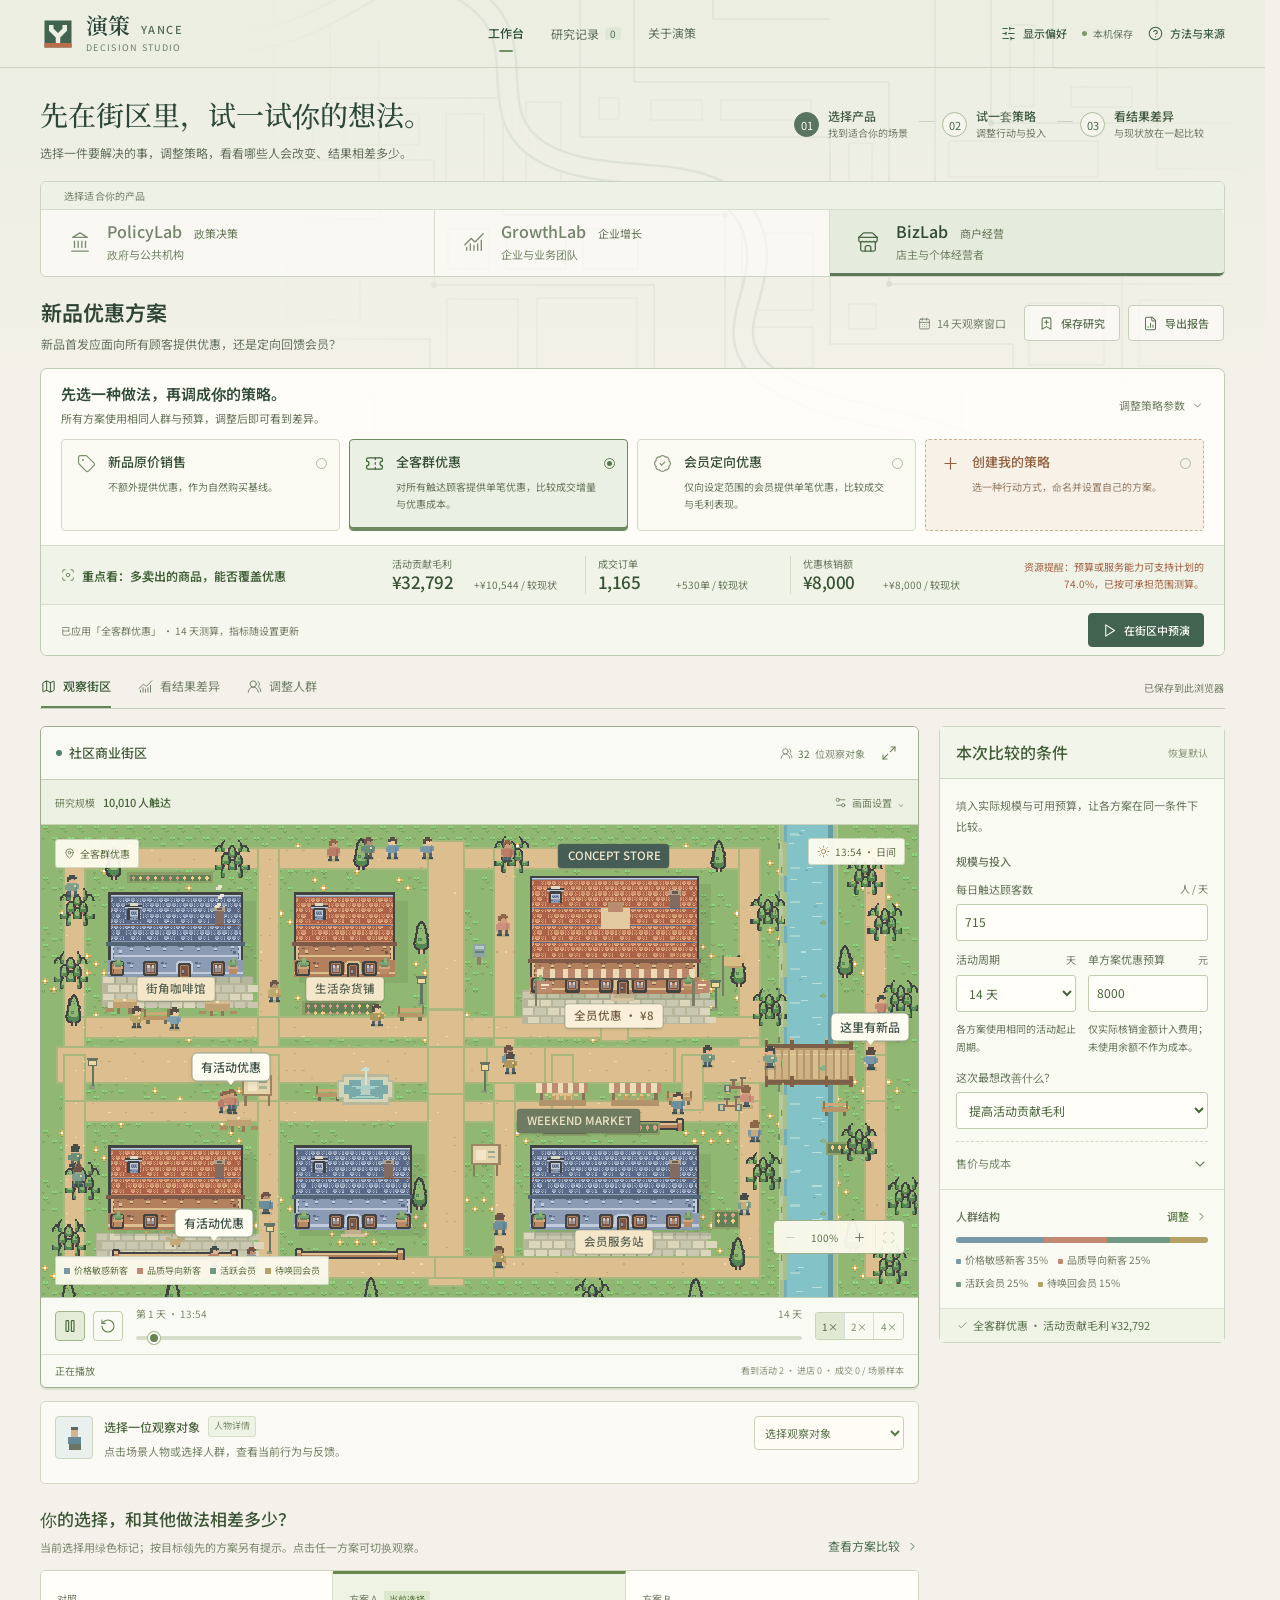
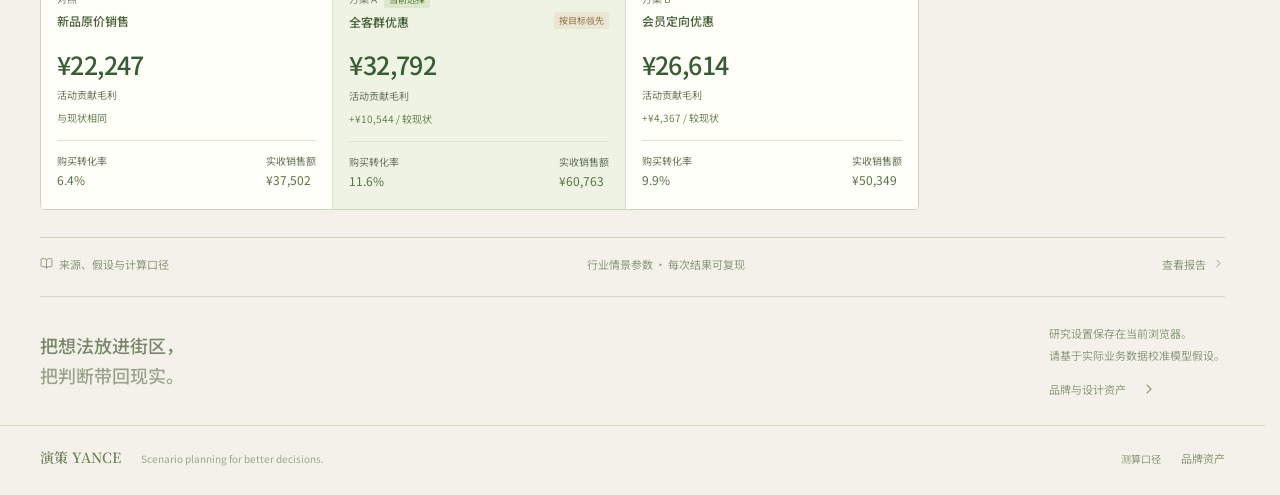
==== commit 55d6b922: "Clarify Lab products and add guided custom strategy workspace" ====
--- a/docs/index.html
+++ b/docs/index.html
@@ -2,15 +2,15 @@
 <html lang="zh-CN">
 <head>
 <meta charset="utf-8"><meta name="viewport" content="width=device-width,initial-scale=1">
-<meta name="theme-color" content="#edf4f6">
-<meta name="description" content="演策 YANCE：面向企业增长、商户经营与公共服务的决策预演工作台。比较策略、观察人群、形成可验证的行动计划。">
-<meta property="og:title" content="演策 YANCE · 决策预演工作台"><meta property="og:description" content="企业增长、商户经营与公共服务的策略预演和方案比较。">
+<meta name="theme-color" content="#f3f1e9">
+<meta name="description" content="演策 YANCE：为产品团队、店主与社区服务团队比较具体行动方案。设置自己的策略，查看结果差异，再决定如何实施。">
+<meta property="og:title" content="演策 YANCE · 决策预演工作台"><meta property="og:description" content="比较新用户引导、门店优惠与居民办事方案。">
 <title>演策 YANCE · 决策预演工作台</title>
-<link rel="icon" href="assets/favicon.svg" type="image/svg+xml"><link rel="stylesheet" href="assets/fonts.css"><link rel="stylesheet" href="styles.css"><link rel="stylesheet" href="refinement.css"><link rel="stylesheet" href="interaction.css"><link rel="stylesheet" href="scene-polish.css">
+<link rel="icon" href="assets/favicon.svg" type="image/svg+xml"><link rel="stylesheet" href="assets/fonts.css"><link rel="stylesheet" href="styles.css"><link rel="stylesheet" href="refinement.css"><link rel="stylesheet" href="interaction.css"><link rel="stylesheet" href="scene-polish.css"><link rel="stylesheet" href="product.css">
 <script defer src="assets/lucide.min.js"></script><script defer src="scenarios.js"></script><script defer src="town.js"></script><script defer src="app.js"></script>
 </head>
 <body>
-<div class="sky-atmosphere" aria-hidden="true"><div class="cloud cloud-one"></div><div class="cloud cloud-two"></div><div class="cloud cloud-three"></div><div class="distant-ridge"></div></div>
+<div class="sky-atmosphere" aria-hidden="true"></div>
 <header class="site-header">
 <a class="brand" href="./" aria-label="演策首页"><img src="assets/mark.svg" alt="" width="40" height="40"><span><b>演策 <em>YANCE</em></b><small>DECISION STUDIO</small></span></a>
 <nav aria-label="网站导航" class="site-nav"><a class="current" href="#workspace">工作台</a><button data-action="library">研究记录<span id="library-count">0</span></button><a href="brand.html">关于演策</a></nav>
@@ -18,14 +18,20 @@
 </header>
 <main class="site-main">
 <section class="intro">
-<div class="intro-copy"><div class="intro-label"><span class="fine-line"></span>决策研究工作台</div><h1>在行动之前，比较选择。</h1><p>设置方案与人群，查看行为路径、资源投入与结果差异。</p></div>
-<div class="intro-note"><span class="note-serif">Observe the choices.<br>Review what changes.</span><span class="source-pill"><i data-lucide="layers-2"></i>行业情景模型<span class="source-dot"></span></span></div>
+<div class="intro-copy"><div class="intro-label"><span class="fine-line"></span>演策 · 城市决策工作台</div><h1>先在街区里，试一试你的想法。</h1><p>选择一件要解决的事，调整策略，看看哪些人会改变、结果相差多少。</p></div>
+<nav class="workflow" aria-label="使用步骤"><button class="step" data-jump="module-tabs"><span class="step-number">01</span><span><b>选择产品</b><small>找到适合你的场景</small></span></button><button class="step" data-jump="strategy-workspace"><span class="step-number">02</span><span><b>试一套策略</b><small>调整行动与投入</small></span></button><button class="step" data-view="comparison"><span class="step-number">03</span><span><b>看结果差异</b><small>与现状放在一起比较</small></span></button></nav>
 </section>
 
 <section class="workspace" id="workspace" aria-label="决策工作台">
-<div class="module-navigation"><div class="module-tabs" id="module-tabs" role="tablist" aria-label="场景模块"></div><div class="study-actions"><button class="button" data-action="save"><i data-lucide="bookmark-plus"></i><span>保存研究</span></button><button class="button primary" data-action="report"><i data-lucide="file-chart-column"></i><span>生成报告</span></button></div></div>
-<div class="workspace-heading"><div><div class="module-caption" id="module-caption"></div><h2 id="study-title"></h2><p id="study-decision"></p></div><span class="period-stamp"><i data-lucide="calendar-days"></i><span id="period-label"></span></span></div>
-<nav class="view-tabs" aria-label="研究视图" role="tablist"><button class="active" data-view="world" id="tab-world" role="tab" aria-controls="view-world" aria-selected="true" tabindex="0"><i data-lucide="map"></i>场景预演</button><button data-view="comparison" id="tab-comparison" role="tab" aria-controls="view-comparison" aria-selected="false" tabindex="-1"><i data-lucide="chart-no-axes-combined"></i>方案比较</button><button data-view="audience" id="tab-audience" role="tab" aria-controls="view-audience" aria-selected="false" tabindex="-1"><i data-lucide="users-round"></i>人群画像</button><span id="saved-status" class="saved-status" role="status">设置自动保存在此浏览器</span></nav>
+<div class="module-navigation"><span class="module-prompt">选择适合你的产品</span><div class="module-tabs" id="module-tabs" role="tablist" aria-label="选择演策产品"></div></div>
+<div class="workspace-heading"><div><div class="module-caption" id="module-caption"></div><h2 id="study-title"></h2><p id="study-decision"></p></div><div class="heading-actions"><span class="period-stamp"><i data-lucide="calendar-days"></i><span id="period-label"></span></span><div class="study-actions"><button class="button" data-action="save"><i data-lucide="bookmark-plus"></i><span>保存研究</span></button><button class="button" data-action="report"><i data-lucide="file-chart-column"></i><span>导出报告</span></button></div></div></div>
+<section class="strategy-workspace" id="strategy-workspace" aria-labelledby="strategy-title">
+<header class="strategy-heading"><div><h3 id="strategy-title">先选一种做法，再调成你的策略。</h3><p>所有方案使用相同人群与预算，调整后即可看到差异。</p></div><button class="text-button" id="strategy-toggle" aria-expanded="true" aria-controls="strategy-editor">收起细节<i data-lucide="chevron-up"></i></button></header>
+<div class="scheme-options" id="scheme-options" role="radiogroup" aria-label="选择要预演的策略"></div>
+<div class="strategy-editor" id="strategy-editor"><div class="strategy-detail"><div class="custom-identity" id="custom-identity" hidden><label class="field"><span>给策略起个名字</span><input id="custom-name" maxlength="40" placeholder="例如：周末会员专享"></label><label class="field"><span>选择行动方式</span><select id="custom-template"></select></label></div><div class="strategy-detail-heading"><span id="active-strategy-name"></span><button class="text-button" id="copy-strategy"><i data-lucide="copy-plus"></i>复制为我的策略</button></div><div id="variant-controls"></div></div><div class="strategy-feedback"><div class="focus-heading"><i data-lucide="focus"></i><strong id="focus-title"></strong></div><p id="focus-copy"></p><div id="effect-metrics" class="metrics-inline" aria-label="当前策略与现状的指标差异"></div><p class="resource-feedback" id="resource-feedback"></p></div></div>
+<footer class="strategy-footer"><span id="change-status" role="status" aria-live="polite">当前策略已应用</span><button class="button primary" id="preview-strategy"><i data-lucide="play"></i>在街区中预演</button></footer>
+</section>
+<nav class="view-tabs" aria-label="研究视图" role="tablist"><button class="active" data-view="world" id="tab-world" role="tab" aria-controls="view-world" aria-selected="true" tabindex="0"><i data-lucide="map"></i>观察街区</button><button data-view="comparison" id="tab-comparison" role="tab" aria-controls="view-comparison" aria-selected="false" tabindex="-1"><i data-lucide="chart-no-axes-combined"></i>看结果差异</button><button data-view="audience" id="tab-audience" role="tab" aria-controls="view-audience" aria-selected="false" tabindex="-1"><i data-lucide="users-round"></i>调整人群</button><span id="saved-status" class="saved-status" role="status">设置自动保存在此浏览器</span></nav>
 
 <div id="view-host" class="view-host">
 <section class="view active" id="view-world" role="tabpanel" aria-labelledby="tab-world" tabindex="-1" aria-label="场景预演">
@@ -35,23 +41,23 @@
 <header class="world-heading"><div class="world-title"><span class="live-dot" id="play-indicator"></span><h3 id="world-title"></h3></div><div class="world-tools"><span class="population-stamp"><i data-lucide="users-round"></i><span id="agent-count">32</span> 位观察对象</span><button class="icon-button fullscreen" id="fullscreen" aria-label="展开场景" data-tooltip="展开场景"><i data-lucide="maximize-2"></i></button></div></header>
 <div class="scene-configuration" aria-label="场景显示设置">
 <div class="scene-scale"><span>研究规模</span><strong id="population-total"></strong></div>
-<div class="sample-controls"><label for="sample-mode">场景人数</label><select id="sample-mode"><option value="auto">随规模变化</option><option value="manual">自定人数</option></select><input id="sample-count" type="number" min="8" max="128" step="1" value="32" aria-label="场景显示人数"><span>人</span></div>
+<details class="scene-display"><summary><i data-lucide="settings-2"></i>画面设置</summary><div class="scene-display-options"><div class="sample-controls"><label for="sample-mode">场景人数</label><select id="sample-mode"><option value="auto">随规模变化</option><option value="manual">自定人数</option></select><input id="sample-count" type="number" min="8" max="128" step="1" value="32" aria-label="场景显示人数"><span>人</span></div>
 <label class="light-control" for="scene-light"><i data-lucide="sun-moon"></i><select id="scene-light" aria-label="场景光照"><option value="auto">跟随时段</option><option value="day">保持白昼</option><option value="night">保持夜景</option></select></label>
-</div><div class="world-canvas"><canvas id="town" role="img" aria-label="像素街区情景。可以点击人物查看当前行为，也可从下方菜单选择人物。"></canvas><div class="world-location"><i data-lucide="map-pin"></i><span id="world-location"></span></div><div class="scene-clock"><i data-lucide="sunrise" id="clock-icon"></i><span id="scene-clock">08:00 · 晨间</span></div><div class="world-legend" id="world-legend"></div><div class="camera-controls" aria-label="画面缩放"><button class="icon-button" id="zoom-out" aria-label="缩小画面" data-tooltip="缩小"><i data-lucide="minus"></i></button><output id="zoom-value" aria-live="off">100%</output><button class="icon-button" id="zoom-in" aria-label="放大画面" data-tooltip="放大"><i data-lucide="plus"></i></button><button class="icon-button" id="zoom-fit" aria-label="适应窗口" data-tooltip="适应窗口"><i data-lucide="scan"></i></button></div><div class="scene-hint">选择街区中的人物查看详情</div></div>
+<p>只调整画面中的代表人物与光照，不改变业务测算。</p></div></details></div><div class="world-canvas"><canvas id="town" role="img" aria-label="像素街区情景。可以点击人物查看当前行为，也可从下方菜单选择人物。"></canvas><div class="world-location"><i data-lucide="map-pin"></i><span id="world-location"></span></div><div class="scene-clock"><i data-lucide="sunrise" id="clock-icon"></i><span id="scene-clock">08:00 · 晨间</span></div><div class="world-legend" id="world-legend"></div><div class="camera-controls" aria-label="画面缩放"><button class="icon-button" id="zoom-out" aria-label="缩小画面" data-tooltip="缩小"><i data-lucide="minus"></i></button><output id="zoom-value" aria-live="off">100%</output><button class="icon-button" id="zoom-in" aria-label="放大画面" data-tooltip="放大"><i data-lucide="plus"></i></button><button class="icon-button" id="zoom-fit" aria-label="适应窗口" data-tooltip="适应窗口"><i data-lucide="scan"></i></button></div><div class="scene-hint">选择街区中的人物查看详情</div></div>
 <div class="playback"><button class="icon-button play" id="play" aria-label="暂停场景" data-tooltip="暂停场景"><i data-lucide="pause"></i></button><button class="icon-button" id="replay" aria-label="重新开始场景" data-tooltip="重新开始场景"><i data-lucide="rotate-ccw"></i></button><div class="timeline"><div><span id="day-label">第 1 天 · 08:00</span><span id="day-total"></span></div><input type="range" id="timeline" min="0" max="1000" value="0" aria-label="场景时间进度"></div><div class="speed-group" aria-label="播放速度"><button class="active" data-speed="1" aria-label="1 倍速度" aria-pressed="true">1×</button><button data-speed="2" aria-label="2 倍速度" aria-pressed="false">2×</button><button data-speed="4" aria-label="4 倍速度" aria-pressed="false">4×</button></div></div>
 <div class="expanded-observer" id="expanded-observer" hidden><span id="expanded-observer-name">选择场景人物</span><p id="expanded-observer-quote">查看其当前行为与反馈。</p></div><div class="world-footer"><span id="play-state">场景运行中</span><span id="world-count-summary">像素人物呈现行为样本 · 业务指标按完整研究规模测算</span></div>
 </section>
 <section class="observer" aria-labelledby="observer-title"><div class="portrait" id="portrait"><span class="pixel-person" aria-hidden="true"></span></div><div class="observation"><div class="observation-meta"><h3 id="observer-title">场景观察</h3><span id="observer-status">尚未选择对象</span></div><p id="observer-quote">选择一位场景人物，查看其目标、约束与当前行为。</p></div><label class="sr-only" for="visitor-select">选择场景对象</label><select id="visitor-select"><option value="">选择场景对象</option></select></section>
-<section class="quick-comparison" aria-label="当前方案结果"><div class="section-heading"><div><h3>统一条件，横向比较。</h3><p>对照现状和两个候选方案；各项指标采用本场景对应的计算口径。</p></div><button class="text-button" data-view="comparison">查看方案比较<i data-lucide="chevron-right"></i></button></div>
+<section class="quick-comparison" aria-label="当前方案结果"><div class="section-heading"><div><h3>你的选择，和其他做法相差多少？</h3><p>当前选择用绿色标记；按目标领先的方案另有提示。点击任一方案可切换观察。</p></div><button class="text-button" data-view="comparison">查看方案比较<i data-lucide="chevron-right"></i></button></div>
 <div class="scenario-cards" id="scenario-cards"></div>
 </section>
 </div>
-<aside class="settings" aria-labelledby="settings-title"><header><h3 id="settings-title">方案设置</h3><button class="text-button" data-action="reset">恢复默认</button></header><div class="settings-body"><div class="field-title">选择场景方案</div><div class="scheme-options" id="scheme-options" role="radiogroup" aria-label="候选方案"></div><div id="variant-controls"></div><div class="settings-divider"></div><div class="field-title">统一比较条件</div><div id="main-controls" class="shared-fields"></div><label class="field"><span>主要目标</span><select id="objective"></select></label><details class="advanced"><summary>详细参数<i data-lucide="chevron-down"></i></summary><div id="advanced-controls"></div></details><div class="settings-divider"></div><div class="field-title split">人群结构<button class="text-button" data-view="audience">调整<i data-lucide="chevron-right"></i></button></div><div class="mixbar" id="mini-mix" role="img" aria-label="人群比例"></div><div id="mix-summary" class="mix-summary"></div></div><footer><i data-lucide="check"></i><span id="settings-status">已应用当前参数</span></footer></aside>
+<aside class="settings" aria-labelledby="settings-title"><header><h3 id="settings-title">本次比较的条件</h3><button class="text-button" data-action="reset">恢复默认</button></header><div class="settings-body"><p class="settings-intro">填入实际规模与可用预算，让各方案在同一条件下比较。</p><div class="field-title">规模与投入</div><div id="main-controls" class="shared-fields"></div><label class="field"><span>这次最想改善什么？</span><select id="objective"></select></label><details class="advanced"><summary>售价、成本或服务能力<i data-lucide="chevron-down"></i></summary><div id="advanced-controls"></div></details><div class="settings-divider"></div><div class="field-title split">人群结构<button class="text-button" data-view="audience">调整<i data-lucide="chevron-right"></i></button></div><div class="mixbar" id="mini-mix" role="img" aria-label="人群比例"></div><div id="mix-summary" class="mix-summary"></div></div><footer><i data-lucide="check"></i><span id="settings-status">已应用当前参数</span></footer></aside>
 </div>
 </section>
 
 <section class="view" id="view-comparison" role="tabpanel" aria-labelledby="tab-comparison" tabindex="-1" hidden aria-label="方案比较">
-<div class="comparison-lead"><div><span class="small-label">基于当前设定</span><h3 id="recommendation"></h3><p id="recommendation-detail"></p></div><span id="recommendation-tag" class="recommendation-tag"></span></div><div class="stat-grid" id="stats"></div>
+<div class="comparison-lead"><div><span class="small-label" id="comparison-selected">当前选择的结果</span><h3 id="recommendation"></h3><p id="recommendation-detail"></p></div><span id="recommendation-tag" class="recommendation-tag"></span></div><div class="ranking-note" id="ranking-note"></div><div class="stat-grid" id="stats"></div>
 <div class="analysis-grid"><article class="analysis-panel"><div class="panel-title"><h3 id="chart-title"></h3><span id="chart-unit"></span></div><div id="result-chart"></div><p class="caption">在相同周期和人群结构下比较；结果随假设条件变化。</p></article><article class="analysis-panel"><div class="panel-title"><h3>结果解读</h3></div><div id="insights"></div></article></div>
 <article class="analysis-panel comparison-table"><div class="panel-title"><h3>完整指标对照</h3><span id="comparison-population"></span></div><div class="table-wrap"><table><thead id="table-head"></thead><tbody id="table-body"></tbody></table></div></article>
 <section class="validation"><div><span class="small-label">研究下一步</span><h3>制定实际验证计划。</h3></div><ol id="validation-steps"></ol></section>
@@ -65,7 +71,7 @@
 </div>
 <div class="workspace-foot"><button class="text-button" data-action="method"><i data-lucide="book-open"></i>来源、假设与计算口径</button><span>行业情景参数 · 每次结果可复现</span><button class="text-button" data-action="report">查看报告<i data-lucide="chevron-right"></i></button></div>
 </section>
-<section class="closing"><div class="closing-title">选择有很多种。<br><span>比较之后，再决定。</span></div><div class="closing-detail"><p>研究设置保存在当前浏览器。<br>请基于实际业务数据校准模型假设。</p><a href="brand.html">品牌与设计资产<i data-lucide="chevron-right"></i></a></div></section>
+<section class="closing"><div class="closing-title">把想法放进街区，<br><span>把判断带回现实。</span></div><div class="closing-detail"><p>研究设置保存在当前浏览器。<br>请基于实际业务数据校准模型假设。</p><a href="brand.html">品牌与设计资产<i data-lucide="chevron-right"></i></a></div></section>
 </main>
 <footer class="site-footer"><a class="footer-brand" href="./">演策 YANCE</a><span>Scenario planning for better decisions.</span><div><button data-action="method">测算口径</button><a href="brand.html">品牌资产</a></div></footer>
 
--- a/docs/product.css
+++ b/docs/product.css
@@ -0,0 +1,677 @@
+/* YANCE city workspace. Warm paper, planted streets, stone and terracotta.
+   This layer follows the existing interaction and scene sheets. */
+:root {
+  --paper:#f3f1e9; --white:#fffefb; --ink:#253b34;
+  --muted:#647168; --faint:#7a837a; --line:#d7dcd0;
+  --accent:#41634f; --accent-dark:#2d4939; --tint:#e9eee4;
+  --gold:#b28858; --gold-light:#eee5d5; --brick:#ba6d48;
+  --body:"Noto Sans SC","Segoe UI","Microsoft YaHei",sans-serif;
+  --display:"Noto Serif SC",Georgia,"Songti SC",SimSun,serif;
+  --text-strong:var(--ink); --text-reading:#4d5f53;
+  --text-secondary:#677367; --border-quiet:var(--line); --border-control:#bfc9b9;
+  --radius:6px;
+}
+html { scroll-padding-top:24px; }
+body { background:var(--paper); color:var(--ink); font-size:calc(13px * var(--text-scale,1)); }
+button,input,select,output { font-family:var(--body); }
+button,input,select { transition:background-color .16s,border-color .16s,color .16s; }
+button,a,input,select,summary { -webkit-tap-highlight-color:transparent; }
+button:focus-visible,a:focus-visible,input:focus-visible,select:focus-visible,summary:focus-visible { outline:2px solid #8b694a; outline-offset:3px; }
+::selection { background:#d5dfcd; color:#253b34; }
+.sky-atmosphere { height:450px; overflow:hidden; background:linear-gradient(180deg,#e9eddfb3,transparent 92%); filter:none!important; }
+.sky-atmosphere::after { content:""; position:absolute; inset:0 0 0 auto; width:min(100%,1040px); background:url("assets/city-grid.svg") center top/1000px 440px no-repeat; opacity:.13; mask-image:linear-gradient(90deg,transparent,#000 30%,#000 82%,transparent); }
+.sky-atmosphere .cloud,.sky-atmosphere .distant-ridge { display:none; }
+.site-header { max-width:1536px; height:68px; padding:0 40px; gap:26px; border-color:#cbd3c1; }
+.brand { gap:10px; }
+.brand img { width:36px; height:36px; }
+.brand b { color:#2c4539; font-size:calc(22px * var(--text-scale,1)); }
+.brand em { color:#536b57; letter-spacing:1.4px; }
+.brand small { color:#6c7b6d; font-size:9px; letter-spacing:1.3px; margin-top:5px; }
+.site-nav { color:#60705f; font-size:calc(12px * var(--text-scale,1)); gap:27px; }
+.site-nav .current,.site-nav a:hover,.site-nav button:hover { color:#2d513b; }
+.site-nav .current::after { background:#70905f; }
+#library-count { background:#e0e7d7; color:#536b4e; }
+.header-actions { gap:15px; }
+.header-actions .button { font-size:calc(11px * var(--text-scale,1)); }
+.local-status { color:#687963; }
+.local-status i { background:#7c966c; }
+.button { min-height:38px; height:auto; border:1px solid #c0cab8; border-radius:4px; background:#fffef9; color:#3e5e48; padding:9px 14px; font-size:calc(12px * var(--text-scale,1)); font-weight:500; box-shadow:none; }
+.button:hover { background:#edf1e7; border-color:#829977; }
+.button.primary { background:#41634f; border-color:#41634f; color:#fffefa; }
+.button.primary:hover { background:#2d4939; border-color:#2d4939; }
+.button.quiet { border:0; background:transparent; padding:6px 0; }
+.button.small { min-height:32px; height:auto; font-size:calc(11px * var(--text-scale,1)); }
+.text-button { color:#4a6d50; font-size:calc(12px * var(--text-scale,1)); line-height:1.5; }
+.text-button:hover { color:#253f2b; }
+.icon-button { border-color:#cbd3c2; background:#fffefa; color:#5d745a; border-radius:4px; }
+.icon-button:hover { background:#e9efe1; border-color:#a8b99b; color:#35533c; }
+.icon-button[data-tooltip]::after { background:#344c3b; box-shadow:none; }
+.site-main { max-width:1536px; padding:0 40px; }
+.intro { align-items:center; gap:40px; padding:18px 0 17px; }
+.intro-copy { min-width:0; }
+.intro-label { display:none; font-size:calc(10px * var(--text-scale,1)); color:#73806c; letter-spacing:.6px; }
+.fine-line { background:#ba8b60; width:23px; }
+.intro h1 { color:#2d483a; margin:7px 0 6px; font-family:var(--display); font-weight:500; font-size:calc(28px * var(--text-scale,1)); line-height:1.55; }
+.intro p { max-width:47em; margin:0; color:#66725f; font-size:calc(12px * var(--text-scale,1)); line-height:1.8; }
+.intro-note { display:none; }
+.workflow { display:flex; align-items:center; align-self:center; gap:0; flex:none; }
+.workflow .step { position:relative; display:grid; grid-template-columns:25px auto; grid-template-rows:auto auto; gap:2px 9px; align-items:center; border:0; background:transparent; color:#6d7b66; text-align:left; padding:10px 21px 10px 13px; min-width:0; border-radius:4px; }
+.workflow .step+.step::before { content:""; width:16px; height:1px; background:#c9d1c0; position:absolute; left:-10px; top:23px; }
+.workflow .step:hover { background:#e8ecdf; }
+.workflow .step-number { grid-row:1/3; width:25px; height:25px; display:grid; place-items:center; border:1px solid #abbc9b; border-radius:50%; background:#f5f5ed; color:#4d674a; font-size:11px; font-variant-numeric:tabular-nums; }
+.workflow b { display:block; font-size:calc(12px * var(--text-scale,1)); color:#425b42; font-weight:500; line-height:1.4; white-space:nowrap; }
+.workflow small { display:block; font-size:calc(10px * var(--text-scale,1)); color:#6f7a66; line-height:1.5; white-space:nowrap; }
+.workflow .step:first-child .step-number,.workflow .step.active .step-number { color:#fffef7; background:#597460; border-color:#597460; }
+.module-navigation { display:block; padding:0; background:#fffefa9c; border:1px solid #cbd4c1; border-radius:6px; box-shadow:none; backdrop-filter:none; }
+.module-prompt { display:block; padding:5px 23px; border-bottom:1px solid #d6ddcd; font-size:calc(10px * var(--text-scale,1)); color:#728068; background:#edf1e6; letter-spacing:.2px; border-radius:5px 5px 0 0; }
+.module-tabs { display:grid; grid-template-columns:repeat(3,minmax(0,1fr)); gap:0; width:100%; }
+.module-tabs button { position:relative; display:flex; align-items:center; justify-content:flex-start; gap:12px; min-height:61px; padding:10px 23px; border:0; border-right:1px solid #d6ddcd; border-bottom:3px solid transparent; border-radius:0; background:transparent; text-align:left; color:#74836b; }
+.module-tabs button:first-child { border-radius:5px 0 0 5px; }
+.module-tabs button:last-child { border-right:0; border-radius:0 5px 5px 0; }
+.module-tabs button:hover { background:#eef1e6; }
+.module-tabs button[aria-selected=true] { background:#e5ecdd; border-color:#d6ddcd; border-bottom-color:#5e7957; box-shadow:none; color:#2f4932; }
+.module-tabs .module-symbol { display:grid; width:31px; height:31px; place-items:center; color:#7b8c70; }
+.module-tabs button[aria-selected=true] .module-symbol { color:#496640; }
+.module-tabs button>span:not(.module-symbol) { min-width:0; }
+.module-tabs b { color:inherit; font-size:calc(16px * var(--text-scale,1)); font-weight:500; line-height:1.45; }
+.module-tabs b em { display:inline-block; color:#607154; font-style:normal; font-size:calc(11px * var(--text-scale,1)); font-weight:400; margin-left:8px; line-height:1.7; }
+.module-tabs small,.module-tabs button[aria-selected=true] small { display:block; margin-top:3px; font-family:var(--body); font-size:calc(11px * var(--text-scale,1)); color:#708064; line-height:1.55; }
+.workspace-heading { display:flex; align-items:center; justify-content:space-between; gap:20px; padding:16px 1px 14px; }
+.workspace-heading>div:first-child { min-width:0; }
+.module-caption { display:none; color:#7d856f; font-size:calc(10px * var(--text-scale,1)); line-height:1.5; }
+.workspace-heading h2 { margin:4px 0 4px; color:#2e4535; font-family:var(--body); font-size:calc(21px * var(--text-scale,1)); font-weight:600; line-height:1.5; }
+.workspace-heading p { color:#66735f; font-size:calc(12px * var(--text-scale,1)); line-height:1.75; }
+.period-stamp { color:#75826a; font-size:calc(11px * var(--text-scale,1)); }
+.heading-actions { display:flex; align-items:center; gap:18px; flex:none; }
+.study-actions { display:flex; gap:8px; flex:none; align-items:center; padding:0; margin:0; border:0; }
+.study-actions .button { min-height:36px; height:auto; font-size:calc(11px * var(--text-scale,1)); }
+.study-actions .button:not(.primary) { border:1px solid #c5cdbb; color:#5b7353; background:#fffefa9c; }
+.study-actions .button:not(.primary):hover { background:#e9eee1; border-color:#9bac8c; }
+
+/* A clearly bounded place to make a decision, with its consequence beside it. */
+.strategy-workspace { margin-bottom:22px; border:1px solid #becbb4; border-radius:7px; background:#fffef9e8; overflow:hidden; }
+.strategy-heading { display:flex; align-items:center; justify-content:space-between; gap:18px; padding:14px 20px 11px; }
+.strategy-heading>div { min-width:0; }
+.strategy-heading h3 { margin:0; color:#304b38; font-size:calc(15px * var(--text-scale,1)); font-weight:600; line-height:1.5; }
+.strategy-heading p { margin:4px 0 0; color:#718067; font-size:calc(11px * var(--text-scale,1)); line-height:1.75; }
+.strategy-heading .button { flex:none; min-height:32px; font-size:calc(11px * var(--text-scale,1)); padding:7px 10px; }
+.strategy-heading-actions { display:flex; gap:10px; align-items:center; }
+#strategy-toggle { color:#6e7f64; min-height:30px; font-size:calc(11px * var(--text-scale,1)); }
+#strategy-toggle svg { transition:transform .15s; }
+#strategy-toggle[aria-expanded=true] svg { transform:none; }
+.strategy-workspace .scheme-options { display:grid; grid-template-columns:repeat(4,minmax(0,1fr)); gap:9px; margin:0; padding:0 20px 14px; }
+.strategy-workspace .scheme-options button { position:relative; display:grid; grid-template-columns:25px minmax(0,1fr); align-items:start; align-content:start; gap:9px; min-width:0; min-height:92px; padding:12px 28px 11px 12px; border:1px solid #d4dacb; border-radius:4px; background:#fafaf3; box-shadow:none; text-align:left; }
+.strategy-workspace .scheme-options button:hover { background:#f0f4e9; border-color:#a0b58f; }
+.strategy-workspace .scheme-options button[aria-checked=true] { background:#eaf0e3; border-color:#6e895f; box-shadow:inset 0 -3px #6e895f; }
+.strategy-workspace .scheme-options .scheme-symbol { width:25px; height:23px; color:#7c906f; }
+.strategy-workspace .scheme-options [aria-checked=true] .scheme-symbol { color:#416339; }
+.strategy-workspace .scheme-options .scheme-symbol svg { width:19px; height:19px; }
+.strategy-workspace .scheme-copy { display:block; min-width:0; }
+.strategy-workspace .scheme-copy b { display:block; color:#364e36; font-size:calc(13px * var(--text-scale,1)); font-weight:500; line-height:1.55; }
+.strategy-workspace .scheme-copy small { display:block; margin-top:5px; color:#738269; font-size:calc(10px * var(--text-scale,1)); line-height:1.75; overflow-wrap:anywhere; }
+.strategy-workspace .scheme-tag { display:none; }
+.strategy-workspace .scheme-options button .radio { position:absolute; top:18px; right:12px; width:11px; height:11px; border:1px solid #adbda0; }
+.strategy-workspace .scheme-options button[aria-checked=true] .radio { border-color:#648153; }
+.strategy-workspace .scheme-options button[aria-checked=true] .radio::after { inset:2px; background:#57784a; }
+.strategy-workspace .scheme-options button.custom-choice { background:#f7f1e8; border-style:dashed; border-color:#c6ae92; }
+.strategy-workspace .scheme-options button.custom-choice:hover { background:#f4eadc; border-color:#b88d66; }
+.strategy-workspace .scheme-options button.custom-choice[aria-checked=true] { background:#f5e9db; border-style:solid; border-color:#ba8862; box-shadow:inset 0 -3px #ba8862; }
+.strategy-workspace .custom-choice .scheme-symbol,.strategy-workspace .custom-choice .scheme-copy b { color:#92613f; }
+.strategy-workspace .custom-choice .scheme-copy small { color:#947b62; }
+.strategy-workspace .custom-choice[aria-checked=true] .radio { border-color:#aa7550; }
+.strategy-workspace .custom-choice[aria-checked=true] .radio::after { background:#aa7550; }
+.strategy-editor { display:grid; grid-template-columns:minmax(0,1fr) minmax(0,1.17fr); gap:0; border-top:1px solid #d6ddcc; background:#f6f7ee; }
+.strategy-editor.is-collapsed { display:block; }
+.strategy-editor.is-collapsed .strategy-detail { display:none; }
+.strategy-editor.is-collapsed .strategy-feedback { display:grid; grid-template-columns:minmax(0,1fr) minmax(0,2fr) auto; align-items:center; column-gap:18px; padding:10px 20px; border-left:0; }
+.strategy-editor.is-collapsed .focus-heading { min-width:0; }
+.strategy-editor.is-collapsed #focus-copy { display:none; }
+.strategy-editor.is-collapsed .metrics-inline { grid-column:2; gap:14px; }
+.strategy-editor.is-collapsed .effect-metric { display:grid; grid-template-columns:auto auto; gap:0 8px; align-items:baseline; padding-left:12px; }
+.strategy-editor.is-collapsed .effect-metric small { grid-column:1/-1; }
+.strategy-editor.is-collapsed .effect-metric strong { margin:0; font-size:calc(17px * var(--text-scale,1)); }
+.strategy-editor.is-collapsed .effect-metric em { font-size:calc(10px * var(--text-scale,1)); }
+.strategy-editor.is-collapsed .resource-feedback { grid-column:3; margin:0; max-width:205px; text-align:right; }
+.resource-feedback.limited { color:#a26043!important; }
+.strategy-detail { min-width:0; padding:14px 22px; }
+.strategy-detail-heading { display:flex; align-items:center; justify-content:space-between; gap:14px; margin:0 0 13px; color:#637c52; font-size:calc(11px * var(--text-scale,1)); line-height:1.6; }
+.strategy-detail-heading>span { min-width:0; }
+.strategy-detail-heading .text-button { font-size:calc(10px * var(--text-scale,1)); flex:none; color:#769162; }
+.strategy-detail #variant-controls { display:grid; grid-template-columns:repeat(2,minmax(0,1fr)); gap:12px 20px; }
+.strategy-detail #variant-controls>.field:only-child { grid-column:1/-1; max-width:620px; }
+.strategy-detail .field { margin:0; min-width:0; }
+.strategy-detail .baseline-note { grid-column:1/-1; margin:2px 0; color:#79876c; font-size:calc(12px * var(--text-scale,1)); line-height:1.9; }
+.custom-identity { display:grid; grid-template-columns:1fr 1fr; gap:16px; padding-bottom:15px; margin-bottom:15px; border-bottom:1px solid #dbe0d0; }
+.custom-identity .field { min-width:0; }
+.strategy-feedback { display:flex; flex-direction:column; justify-content:center; gap:0; min-width:0; padding:14px 23px; border-left:1px solid #d6ddcc; background:#f0f3e7; }
+.focus-heading { display:flex; gap:7px; align-items:center; }
+.focus-heading svg { width:14px; height:14px; color:#698654; }
+.resource-feedback { color:#7d8d6d; margin:8px 0 0; font-size:calc(10px * var(--text-scale,1)); line-height:1.7; }
+#focus-title { margin:0; color:#416037; font-family:var(--body); font-size:calc(12px * var(--text-scale,1)); font-weight:600; line-height:1.6; }
+#focus-copy { margin:4px 0 9px; color:#6f7b63; font-size:calc(11px * var(--text-scale,1)); line-height:1.8; }
+.metrics-inline { display:grid; grid-template-columns:repeat(3,minmax(0,1fr)); gap:12px; min-width:0; }
+.effect-metric { min-width:0; padding-left:14px; border-left:1px solid #d4ddc7; }
+.effect-metric:first-child { padding-left:0; border-left:0; }
+.effect-metric small { display:block; color:#718066; font-size:calc(10px * var(--text-scale,1)); line-height:1.5; }
+.effect-metric strong { display:block; margin:5px 0 4px; color:#385333; font-family:var(--body); font-size:calc(23px * var(--text-scale,1)); font-weight:500; line-height:1.35; letter-spacing:-.5px; font-variant-numeric:tabular-nums; overflow-wrap:anywhere; }
+.effect-metric em { display:block; color:#718565; font-size:calc(10px * var(--text-scale,1)); font-style:normal; line-height:1.6; }
+.effect-metric em.positive,.effect-metric .positive { color:#4d713c; }
+.effect-metric em.negative,.effect-metric .negative { color:#a26043; }
+.strategy-footer { display:flex; align-items:center; justify-content:space-between; gap:18px; padding:8px 20px; background:#f6f7ee; border-top:1px solid #d6ddcc; }
+#change-status { color:#76836b; font-size:calc(10px * var(--text-scale,1)); line-height:1.7; min-width:0; }
+#preview-strategy { min-height:34px; height:auto; font-size:calc(11px * var(--text-scale,1)); padding:8px 13px; flex:none; }
+.strategy-workspace.updated .strategy-feedback,.strategy-workspace.is-updated .strategy-feedback { animation:result-flash .65s ease-out; }
+@keyframes result-flash { from { background:#e0e9cc; } to { background:#f0f3e7; } }
+.view-tabs { margin-bottom:17px; border-color:#c4ceba; gap:27px; }
+.view-tabs button { color:#74816a; font-size:calc(12px * var(--text-scale,1)); padding-bottom:12px; }
+.view-tabs button.active { color:#385936; border-bottom-color:#668454; }
+.saved-status { color:#818a77; font-size:calc(10px * var(--text-scale,1)); }
+
+/* The street scene and its controls share one quiet material palette. */
+.studio,html[data-scene-size=compact] .studio { display:grid; grid-template-columns:minmax(0,1fr) 286px; gap:20px; align-items:start; }
+.world-column { display:block; min-width:0; }
+.world-panel { border:1px solid #9ead90; border-radius:6px; background:#f8f9f1; box-shadow:0 2px 0 #dbe1d1; overflow:visible; }
+.world-heading { background:#f9faf3; padding:12px 15px; border-color:#c4ceb8; border-radius:5px 5px 0 0; }
+.world-title h3 { color:#405c39; font-size:calc(13px * var(--text-scale,1)); font-weight:500; }
+.live-dot { background:#74985b; }
+.population-stamp { color:#7d8a71; font-size:calc(10px * var(--text-scale,1)); }
+.population-stamp span { color:#556f49; }
+.world-tools .icon-button { color:#6f845f; }
+.world-tools .icon-button:hover { background:#e6eddc; }
+.world-canvas { border-top:0; border-bottom:0; aspect-ratio:13/7; height:auto!important; background:#aabd8e; }
+.scene-configuration { position:relative; display:flex; align-items:center; justify-content:space-between; gap:12px; flex-wrap:nowrap; padding:8px 14px; border-color:#c8d3ba; background:#edf1e4; font-size:calc(10px * var(--text-scale,1)); color:#6a7e58; }
+.scene-scale { flex-basis:auto; min-width:0; gap:8px; white-space:normal; }
+.scene-scale strong { color:#456537; font-size:calc(11px * var(--text-scale,1)); }
+.scene-display { flex:none; position:relative; }
+.scene-display summary { display:flex; align-items:center; gap:5px; list-style:none; color:#718261; font-size:calc(10px * var(--text-scale,1)); cursor:pointer; min-height:28px; white-space:nowrap; }
+.scene-display summary::-webkit-details-marker { display:none; }
+.scene-display summary::after { content:"⌄"; color:#849574; font-size:14px; }
+.scene-display[open] summary::after { transform:rotate(180deg); }
+.scene-display summary svg { width:13px; height:13px; }
+.scene-display-options { position:absolute; right:-2px; top:calc(100% + 8px); display:grid; gap:13px; min-width:286px; max-width:calc(100vw - 52px); padding:16px; z-index:15; border:1px solid #b7c5aa; border-radius:5px; background:#fafbf3; box-shadow:0 6px 18px #384a3121; }
+.scene-display-options>p { margin:0; font-size:calc(10px * var(--text-scale,1)); color:#738762; line-height:1.75; }
+.scene-display-options .sample-controls { display:flex; flex-wrap:wrap; gap:6px; }
+.scene-display-options .light-control { margin:0; display:flex; align-items:center; justify-content:space-between; gap:10px; }
+.sample-controls select,.light-control select,.sample-controls input { border-color:#c1ceaf; background:#fffef7; color:#4f6d42; min-height:31px; height:auto; font-size:calc(11px * var(--text-scale,1)); }
+.scene-clock,.world-location { background:#fffdf0ed; color:#5b6e47; border-color:#8b9b7059; box-shadow:none; border-radius:3px; font-size:calc(10px * var(--text-scale,1)); }
+.world-legend { background:#fcfbeeef; border-color:#81936355; color:#5d7046; font-size:calc(9px * var(--text-scale,1)); border-radius:2px; }
+.camera-controls { background:#fdfbedf0; border-color:#9dad86; border-radius:4px; box-shadow:none; }
+.camera-controls .icon-button,.camera-controls output { color:#597347; }
+.camera-controls .icon-button:hover { background:#e0e8d1; }
+.playback { background:#f9faf3; border-color:#c4cfb7; height:57px; }
+.playback .icon-button { color:#688256; border-color:#c0cead; }
+.playback .icon-button.play { background:#e4ecd8; border-color:#a1b68a; color:#416535; }
+.timeline>div { color:#7a896b; font-size:calc(10px * var(--text-scale,1)); }
+input[type=range] { background:#d6ddc9; accent-color:#6b8a51; }
+input[type=range]::-webkit-slider-thumb { background:#68844f; box-shadow:0 0 0 1px #a6b88d; }
+input[type=range]::-moz-range-thumb { background:#68844f; }
+.speed-group { border-color:#c8d3b8; }
+.speed-group button { color:#819070; background:#f9fbf3; font-family:var(--body); }
+.speed-group button.active { background:#e0e9d2; color:#4c6a3d; }
+.world-footer { background:#f9faf3; border-color:#d8dfcb; padding:7px 14px 8px; }
+.world-footer>span:first-child { color:#647c54; }
+.world-footer>span:last-child { color:#87917b; }
+.expanded-observer { background:#f5f8eb; border-color:#c5d3b2; color:#48663a; }
+.expanded-observer p { color:#748967; }
+.observer { background:#fffef9b8; border-color:#d1d9c5; border-radius:5px; padding:14px; margin-top:13px; gap:11px; }
+.portrait { background:#e8edde; border-color:#cbd4bd; }
+.observation-meta h3 { color:#4c6740; font-size:calc(12px * var(--text-scale,1)); }
+.observation-meta span { background:#eff3e5; border-color:#d4ddc5; color:#7c8b6c; }
+.observation p { color:#718064; font-size:calc(11px * var(--text-scale,1)); }
+.observer select { background:#fffdf6; border-color:#c7d2b9; color:#5a744b; font-size:calc(11px * var(--text-scale,1)); }
+.settings { background:#fafbf3e6; border:1px solid #cbd4c0; border-radius:6px; box-shadow:none; }
+.settings>header { background:#f2f5e9; border-color:#d0dac3; height:auto; min-height:47px; padding:12px 16px; }
+.settings h3 { color:#455f3a; font-size:calc(13px * var(--text-scale,1)); font-weight:500; }
+.settings>header .text-button { color:#879478; font-size:calc(10px * var(--text-scale,1)); }
+.settings-body,html[data-scene-size=large] .settings-body { display:block; padding:16px; }
+.settings-intro { margin:0 0 16px; color:#738762; font-size:calc(11px * var(--text-scale,1)); line-height:1.85; }
+.field { min-width:0; }
+.field>span,.field-title { color:#647756; font-size:calc(11px * var(--text-scale,1)); }
+.field>span { margin-bottom:6px; gap:5px; }
+.field output { color:#426335; font-size:calc(19px * var(--text-scale,1)); font-weight:500; }
+.field output small,.field .control-unit { color:#8b967b; font-size:calc(10px * var(--text-scale,1)); }
+.field select,.field input:not([type=range]) { color:#48643b; background:#fffef9; border-color:#c1cdaf; border-radius:3px; height:auto; min-height:37px; font-size:calc(12px * var(--text-scale,1)); }
+.field select:hover,.field input:not([type=range]):hover { border-color:#8da275; }
+.field select:focus,.field input:not([type=range]):focus { border-color:#6f8d57; }
+.field input[type=range] { background:#d9e0ca; margin-top:13px; }
+.control-hint { color:#7e8c6e; font-size:calc(10px * var(--text-scale,1)); line-height:1.85; }
+.range-extents { color:#8f9a80; font-size:calc(9px * var(--text-scale,1)); }
+.settings-divider { background:#d8dfcc; margin:16px -16px; }
+.advanced summary { color:#708561; border-color:#d1dbc1; font-size:calc(11px * var(--text-scale,1)); }
+.settings>footer { background:#f0f4e7; color:#839474; border-color:#dce4cf; font-size:calc(10px * var(--text-scale,1)); height:auto; min-height:34px; }
+#settings-status { color:#59714b; font-size:calc(11px * var(--text-scale,1)); }
+.mix-summary { color:#7b8b6d; font-size:calc(10px * var(--text-scale,1)); }
+.shared-fields { grid-template-columns:repeat(2,minmax(0,1fr)); gap:10px 12px; }
+.settings .field-title.split { gap:10px; }
+.settings .field-title.split .text-button { color:#5b7c45; }
+html[data-scene-size=large] .studio { display:grid; grid-template-columns:minmax(0,1fr); }
+html[data-scene-size=large] .settings-body { display:grid; grid-template-columns:minmax(0,2fr) minmax(0,1fr); gap:0 24px; }
+html[data-scene-size=large] .settings-body>#main-controls { grid-column:1; grid-row:1/5; }
+html[data-scene-size=large] .settings-body>.settings-divider { grid-column:2; margin:14px 0; }
+html[data-scene-size=large] .settings-body>.field-title:first-child { grid-column:auto; }
+html[data-scene-size=large] .advanced { margin-top:12px; }
+
+/* Results remain readable, and selected strategy differs from recommendation. */
+.quick-comparison { margin-top:22px; }
+.section-heading h3,.quick-comparison .section-heading h3 { font-family:var(--body); font-weight:500; color:#3b5535; font-size:calc(17px * var(--text-scale,1)); }
+.section-heading p,.quick-comparison .section-heading p { color:#7b876e; font-size:calc(11px * var(--text-scale,1)); }
+.scenario-cards,.quick-comparison .scenario-cards { display:grid; grid-template-columns:repeat(auto-fit,minmax(min(190px,100%),1fr)); gap:0; border:1px solid #ccd5be; border-radius:5px; background:#fffef9; }
+.scenario-card,.quick-comparison .scenario-card { position:relative; display:block; width:100%; min-width:0; text-align:left; border:0; border-right:1px solid #d9dfce; border-top:3px solid transparent; padding:17px 16px; background:#fffef9; box-shadow:none; }
+.scenario-card:last-child,.quick-comparison .scenario-card:last-child { border-right:0; }
+.scenario-card:hover,.quick-comparison .scenario-card:hover { background:#f3f6e9; border-top-color:#a5b98d; }
+.scenario-card.best { background:#fcfbf2; border-top-color:#c1ad79; box-shadow:none; }
+.scenario-card.selected,.scenario-card[aria-pressed=true],.quick-comparison .scenario-card.selected { background:#eef3e3; border-top-color:#68884c; box-shadow:none; }
+.scenario-tag { color:#8d977d; font-size:calc(10px * var(--text-scale,1)); line-height:1.5; }
+.scenario-tag .selection-label { margin-left:7px; }
+.scenario-delta { font-size:calc(10px * var(--text-scale,1)); line-height:1.7; color:#68814f; margin-top:6px; }
+.scenario-top,.quick-comparison .scenario-top { display:flex; flex-direction:row; align-items:flex-start; gap:7px; flex-wrap:wrap; }
+.scenario-top h4,.quick-comparison .scenario-top h4 { color:#466039; font-size:calc(12px * var(--text-scale,1)); font-weight:500; line-height:1.6; }
+.selection-label,.recommend-label { font-size:calc(9px * var(--text-scale,1)); line-height:1.5; padding:2px 5px; border-radius:2px; white-space:nowrap; }
+.selection-label { background:#dce8cc; color:#58743f; }
+.recommend-label { background:#ece5d3; color:#8e774c; }
+.scenario-number,.quick-comparison .scenario-number { color:#385c34; font-family:var(--body); font-size:calc(25px * var(--text-scale,1)); font-weight:500; line-height:1.35; letter-spacing:-.6px; margin-top:17px; text-align:left; font-variant-numeric:tabular-nums; }
+.scenario-number small { color:#7b8b6a; font-size:calc(10px * var(--text-scale,1)); }
+.scenario-label,.quick-comparison .scenario-label { text-align:left; color:#859375; font-size:calc(10px * var(--text-scale,1)); }
+.scenario-bottom,.quick-comparison .scenario-bottom { display:flex; flex-wrap:wrap; gap:7px 12px; justify-content:space-between; border-color:#dce3ce; margin-top:14px; padding-top:11px; }
+.scenario-bottom span { color:#8b987b; font-size:calc(10px * var(--text-scale,1)); }
+.scenario-bottom b { color:#587346; font-size:calc(12px * var(--text-scale,1)); }
+.comparison-lead { background:#f8f9f0; border-color:#a5ba89; border-left-width:3px; border-radius:4px; padding:22px; }
+.comparison-lead h3 { color:#3c5c34; font-family:var(--body); font-size:calc(20px * var(--text-scale,1)); font-weight:500; }
+.comparison-lead p,.comparison-lead #recommendation-detail { color:#7d8a6d; font-size:calc(12px * var(--text-scale,1)); }
+.recommendation-tag { color:#79975b; background:#e8efd9; }
+#comparison-selected { display:inline-block; margin:0 0 7px; padding:3px 8px; color:#587448; border:1px solid #ccd9bb; border-radius:3px; background:#eef4e3; font-size:calc(10px * var(--text-scale,1)); line-height:1.7; }
+.ranking-note { margin:7px 0 0; font-size:calc(11px * var(--text-scale,1)); line-height:1.75; color:#8a937b; }
+.stat,.analysis-panel,.audience-card { border-color:#d0d9c2; background:#fffef9; border-radius:5px; box-shadow:none; }
+.stat strong { color:#496640; font-family:var(--body); font-weight:500; }
+.stat small,.stat em,.panel-title>span,.caption { color:#819073; }
+.panel-title h3,.insight h4 { color:#506e42; }
+.insight { border-color:#e0e6d4; }
+.insight p { color:#7b8b6d; }
+.chart-row,.chart-row b { color:#5e7a4e; }
+.chart-track { background:#eef2e5; }
+.chart-bar { background:#87a171; }
+.chart-row.best .chart-bar { background:#b4a075; }
+.chart-bar.loss { background:#ba7959!important; }
+.zero-line { background:#b6c79f; }
+th { color:#839570; }
+td { color:#587344; }
+th,td { border-color:#e0e7d3; }
+tr.best { background:#eff4e4; }
+tr.best td:first-child { color:#456533; }
+.validation { border-color:#cad6b8; }
+.validation h3 { color:#425d35; font-family:var(--body); font-size:calc(19px * var(--text-scale,1)); }
+.validation li { color:#768968; }
+.validation li::before { color:#a3b78b; font-family:var(--body); }
+.small-label { color:#899779; }
+.quiet-badge { color:#738b5d; background:#f2f6e9; border-color:#cfdcbd; }
+.audience-toolbar { color:#7a8d68; border-color:#d3dfc4; }
+.audience-head h4 { color:#516d40; }
+.audience-head small { color:#89997a; }
+.audience-card strong { color:#52713e; font-family:var(--body); font-weight:500; }
+.audience-card p,.audience-summary p { color:#7a8d69; }
+.audience-summary h4 { color:#637d50; }
+.workspace-foot { border-color:#ccd7bc; }
+.workspace-foot>span,.workspace-foot .text-button { color:#8a987b; }
+.closing { border-color:#d3dbc8; padding:25px 0; margin-top:22px; }
+.closing-title { color:#78876b; font-family:var(--body); font-size:calc(18px * var(--text-scale,1)); }
+.closing-title span { color:#9aa48c; }
+.closing-detail p,.closing-detail a { color:#8d9b7d; font-size:calc(11px * var(--text-scale,1)); }
+.site-footer { max-width:1536px; padding:20px 40px 25px; border-color:#d1dbc3; color:#899878; }
+.footer-brand { color:#6e835c; }
+.site-footer>span { font-family:var(--body); font-style:normal; color:#9aa78a; font-size:calc(10px * var(--text-scale,1)); }
+
+/* Secondary surfaces keep the same materials and readable text contrast. */
+dialog { color:#364e2f; background:#fffef8; border-color:#c3d0b2; border-radius:7px; box-shadow:0 24px 60px #2738212b; }
+dialog::backdrop { background:#35482f66; backdrop-filter:blur(3px); }
+.dialog-header { background:#fcfdf6f7; border-color:#d7e0ca; }
+.dialog-header h2 { font-family:var(--body); font-size:calc(23px * var(--text-scale,1)); color:#3e5b34; }
+.dialog-header .small-label { color:#8c9b7b; }
+.dialog-header .icon-button { color:#748d61; }
+.dialog-header .icon-button:hover { background:#eaf1de; border-color:#bccda6; }
+.dialog-actions { background:#f1f5e8; border-color:#d5e0c5; }
+.dialog-body h3,.dialog-body h4 { font-family:var(--body); color:#4b6a3b; }
+.dialog-body p,.dialog-body li { color:#70875d; }
+.method-source { background:#edf3e1; border-color:#98af7b; color:#748961; }
+.report-summary { font-family:var(--body); color:#4e6e3e; }
+.report-condition { color:#859672; }
+.report-method { border-color:#d0ddbe; }
+.library-item { border-color:#dde5d0; }
+.library-item h3 { color:#506e40; }
+.library-item p { color:#8b9c76; }
+.library-empty h3,.library-empty svg { color:#869f6e; }
+.preference-group legend,.preference-row label { color:#5f7c4e; }
+.preference-group p,.preference-row p { color:#8b9b78; }
+.preference-options button { color:#779163; background:#fffef8; border-color:#d0ddbc; }
+.preference-options button:hover { border-color:#9eb582; }
+.preference-options button[aria-pressed=true] { color:#4a6c38; background:#e7efda; border-color:#8aa56a; box-shadow:none; }
+.preference-row { border-color:#dde7cd; }
+.preference-row select { color:#617e4e; background:#fffef8; border-color:#ccdab8; }
+.preference-preview { background:#eef4e2; border-color:#d4e0c1; }
+.preference-preview strong { color:#597943; font-family:var(--body); }
+.preference-preview span { color:#899d72; }
+.preference-note { color:#94a581!important; }
+.switch span { background:#c8d6b7; }
+.switch input:checked+span { background:#749757; }
+.toast { background:#3e5c34; border-color:#789663; color:#f4f8ed; box-shadow:0 5px 20px #283e2326; border-radius:5px; }
+.strategy-workspace .scheme-copy small,.strategy-heading p,#focus-copy,.resource-feedback,.strategy-detail .baseline-note,.settings-intro,.control-hint,.field>span,.field-title,.scenario-label,.quick-comparison .scenario-label,.scenario-bottom span,.effect-metric small,.effect-metric em { color:#65735a; }
+.range-extents,.field .control-unit,.field output small,.scenario-tag,.small-label,.mix-summary,.settings>footer,.saved-status,#change-status { color:#727b65; }
+.comparison-lead p,.comparison-lead #recommendation-detail,.insight p,.audience-card p,.audience-summary p,.caption,.stat small,.stat em,.panel-title>span,.ranking-note { color:#68775e; }
+.world-panel:fullscreen,.world-panel.expanded { background:#f6f8ed; }
+.world-panel:fullscreen .world-canvas,.world-panel.expanded .world-canvas { aspect-ratio:auto; height:auto!important; min-height:0; flex:1; }
+.world-panel.expanded { box-shadow:0 0 0 100vmax #2d3e2680; }
+html[data-density=compact] .intro { padding-top:18px; padding-bottom:18px; }
+html[data-density=compact] .workspace-heading { padding-top:15px; padding-bottom:13px; }
+html[data-density=compact] .strategy-heading { padding-top:13px; padding-bottom:10px; }
+html[data-density=compact] .strategy-workspace .scheme-options { padding-bottom:13px; }
+html[data-density=compact] .strategy-workspace .scheme-options button { padding-top:11px; padding-bottom:11px; min-height:96px; }
+html[data-density=compact] .strategy-detail,html[data-density=compact] .strategy-feedback { padding-top:14px; padding-bottom:14px; }
+
+@media(min-width:1600px) {
+  .intro { padding-top:28px; padding-bottom:25px; }
+  .intro h1 { font-size:calc(30px * var(--text-scale,1)); }
+  .studio,html[data-scene-size=compact] .studio { grid-template-columns:minmax(0,1fr) 310px; }
+  html[data-scene-size=large] .studio { grid-template-columns:minmax(0,1fr); }
+}
+@media(max-width:1200px) {
+  .site-header,.site-main { padding-left:28px; padding-right:28px; }
+  .intro { gap:20px; }
+  .workflow .step { padding:9px 13px 9px 9px; gap:2px 6px; }
+  .workflow .step+.step::before { width:9px; left:-6px; }
+  .workflow small { display:none; }
+  .workflow .step-number { grid-row:auto; }
+  .workflow .step { grid-template-rows:auto; }
+  .module-tabs button { padding:12px 17px; gap:10px; }
+  .module-tabs b em { margin-left:6px; font-size:calc(10px * var(--text-scale,1)); }
+  .heading-actions { gap:11px; }
+  .heading-actions .period-stamp { display:none; }
+  .strategy-workspace .scheme-options { gap:8px; }
+  .strategy-workspace .scheme-options button { grid-template-columns:20px minmax(0,1fr); gap:7px; padding-left:10px; padding-right:25px; }
+  .strategy-workspace .scheme-options .scheme-symbol { width:20px; }
+  .strategy-workspace .scheme-options button .radio { right:9px; }
+  .strategy-editor { grid-template-columns:minmax(0,1fr) minmax(0,1.1fr); }
+  .strategy-detail,.strategy-feedback { padding:17px 19px; }
+  .strategy-detail #variant-controls { gap:12px 15px; }
+  .effect-metric { padding-left:10px; }
+  .effect-metric strong { font-size:calc(20px * var(--text-scale,1)); }
+  .studio,html[data-scene-size=compact] .studio { grid-template-columns:minmax(0,1fr) 272px; gap:17px; }
+  .quick-comparison .scenario-cards { grid-template-columns:repeat(2,minmax(0,1fr)); }
+  .quick-comparison .scenario-card { display:block; border:0; border-right:1px solid #d9dfce; border-top:3px solid transparent; border-bottom:1px solid #e0e6d3; }
+  .quick-comparison .scenario-card:nth-child(even) { border-right:0; }
+  .quick-comparison .scenario-card.selected { border-top-color:#68884c; }
+  .quick-comparison .scenario-number { text-align:left; margin-top:14px; }
+  .quick-comparison .scenario-label { text-align:left; }
+  .scene-scale { flex-basis:auto; }
+  .site-footer { padding-left:28px; padding-right:28px; }
+}
+@media(max-width:1024px) {
+  .intro h1 { font-size:calc(26px * var(--text-scale,1)); }
+  .workflow .step { padding:8px 8px; }
+  .workflow .step-number { width:23px; height:23px; }
+  .workflow b { font-size:calc(11px * var(--text-scale,1)); }
+  .strategy-workspace .scheme-options { grid-template-columns:repeat(2,minmax(0,1fr)); }
+  .strategy-workspace .scheme-options button { min-height:82px; grid-template-columns:24px minmax(0,1fr); padding:12px 30px 13px 12px; }
+  .strategy-workspace .scheme-copy small { font-size:calc(11px * var(--text-scale,1)); line-height:1.6; margin-top:3px; }
+  .strategy-workspace .scheme-options .scheme-symbol { width:24px; }
+  .strategy-editor { grid-template-columns:minmax(0,1fr) minmax(0,1fr); }
+  .strategy-editor.is-collapsed .strategy-feedback { grid-template-columns:minmax(0,1fr) minmax(0,2fr); padding:10px 17px; }
+  .strategy-editor.is-collapsed .resource-feedback { grid-column:1/-1; max-width:none; margin-top:5px; text-align:left; }
+  .strategy-detail #variant-controls { grid-template-columns:minmax(0,1fr); }
+  .custom-identity { grid-template-columns:minmax(0,1fr); gap:12px; }
+  .effect-metric strong { font-size:calc(18px * var(--text-scale,1)); }
+  .metrics-inline { gap:8px; }
+  .effect-metric { padding-left:8px; }
+  .module-tabs b { font-size:calc(15px * var(--text-scale,1)); }
+  .module-tabs b em { display:block; margin:2px 0 0; }
+  .module-tabs small { font-size:calc(10px * var(--text-scale,1)); }
+}
+@media(max-width:960px) {
+  .intro { align-items:flex-start; }
+  .workflow { margin-top:8px; }
+  .site-header { gap:14px; }
+  .header-actions { gap:14px; }
+  .module-tabs small { display:block; }
+  .studio,html[data-scene-size=compact] .studio,html[data-scene-size=large] .studio { display:flex; flex-direction:column; gap:15px; }
+  .world-column { display:contents; }
+  .world-panel { order:0; width:100%; }
+  .observer { order:1; width:100%; margin:0; }
+  .settings { order:2; width:100%; }
+  .quick-comparison { order:3; width:100%; margin-top:7px; }
+  .settings-body,html[data-scene-size=large] .settings-body { display:block!important; padding:18px; }
+  .settings-divider { margin-left:-18px; margin-right:-18px; }
+  .shared-fields { grid-template-columns:repeat(3,minmax(0,1fr)); gap:12px 18px; }
+  .shared-fields .scale-field { grid-column:auto; }
+  .quick-comparison .scenario-cards { grid-template-columns:repeat(auto-fit,minmax(min(175px,100%),1fr)); }
+  .quick-comparison .scenario-card { border-right:1px solid #d9dfce; border-bottom:0; }
+  .quick-comparison .scenario-card:nth-child(even) { border-right:1px solid #d9dfce; }
+  .quick-comparison .scenario-card:last-child { border-right:0; }
+  .scene-display-options .light-control { margin-left:0; }
+  .scenario-number,.quick-comparison .scenario-number { font-size:calc(24px * var(--text-scale,1)); }
+  .world-canvas { aspect-ratio:13/7; }
+}
+@media(max-width:760px) {
+  .site-header,.site-main { padding-left:19px; padding-right:19px; }
+  .site-header { height:67px; }
+  .brand img { width:32px; height:32px; }
+  .brand b { font-size:calc(20px * var(--text-scale,1)); }
+  .brand small { font-size:8px; letter-spacing:1px; }
+  .header-actions { gap:14px; }
+  .header-actions .button { min-height:34px; }
+  .intro { display:block; padding:20px 0 18px; }
+  .intro h1 { font-size:calc(25px * var(--text-scale,1)); line-height:1.55; margin:5px 0 6px; }
+  .intro p { max-width:none; font-size:calc(12px * var(--text-scale,1)); }
+  .workflow { margin-top:15px; display:grid; grid-template-columns:repeat(3,minmax(0,1fr)); gap:6px; }
+  .workflow .step { display:flex; gap:6px; padding:5px 0; }
+  .workflow .step+.step::before { display:none; }
+  .workflow .step-number { width:22px; height:22px; flex:none; font-size:10px; }
+  .workflow b { font-size:calc(11px * var(--text-scale,1)); }
+  .workflow small { display:none; }
+  .module-tabs button { display:flex; flex-direction:row; align-items:flex-start; gap:7px; min-height:68px; padding:12px 10px; }
+  .module-prompt { padding:7px 12px; font-size:calc(10px * var(--text-scale,1)); }
+  .module-tabs .module-symbol { width:20px; height:24px; }
+  .module-tabs .module-symbol svg { width:18px; height:18px; display:block; }
+  .module-tabs b { font-size:calc(14px * var(--text-scale,1)); line-height:1.5; }
+  .module-tabs small { font-size:calc(9px * var(--text-scale,1)); line-height:1.6; margin-top:4px; }
+  .workspace-heading { align-items:flex-start; padding-top:18px; padding-bottom:15px; gap:12px; flex-wrap:wrap; }
+  .workspace-heading h2 { font-size:calc(19px * var(--text-scale,1)); }
+  .workspace-heading p { font-size:calc(11px * var(--text-scale,1)); }
+  .study-actions { margin:0; padding:0; border:0; gap:7px; }
+  .heading-actions { margin-left:auto; }
+  .study-actions .button { padding:7px 10px; min-height:33px; font-size:calc(10px * var(--text-scale,1)); }
+  .strategy-workspace { margin-bottom:20px; }
+  .strategy-heading { padding:14px 14px 11px; align-items:flex-start; gap:12px; }
+  .strategy-heading h3 { font-size:calc(14px * var(--text-scale,1)); }
+  .strategy-heading p { font-size:calc(10px * var(--text-scale,1)); }
+  .strategy-heading .button { padding:7px 9px; font-size:calc(10px * var(--text-scale,1)); }
+  .strategy-heading-actions { gap:6px; flex-wrap:wrap; justify-content:flex-end; }
+  .strategy-workspace .scheme-options { gap:7px; padding:0 14px 14px; grid-template-columns:repeat(2,minmax(0,1fr)); }
+  .strategy-workspace .scheme-options button { min-height:94px; grid-template-columns:minmax(0,1fr); gap:0; padding:11px 25px 12px 11px; }
+  .strategy-workspace .scheme-options .scheme-symbol { display:none; }
+  .strategy-workspace .scheme-copy b { font-size:calc(12px * var(--text-scale,1)); }
+  .strategy-workspace .scheme-copy small { font-size:calc(10px * var(--text-scale,1)); line-height:1.7; margin-top:4px; }
+  .strategy-workspace .scheme-options button .radio { width:10px; height:10px; top:16px; right:9px; }
+  .strategy-editor { display:flex; flex-direction:column; }
+  .strategy-editor.is-collapsed .strategy-feedback { display:grid; grid-template-columns:minmax(0,1fr); column-gap:11px; padding:11px 14px; }
+  .strategy-editor.is-collapsed .metrics-inline { grid-column:1; gap:8px; margin-top:10px; }
+  .strategy-editor.is-collapsed .effect-metric { display:block; }
+  .strategy-editor.is-collapsed .effect-metric strong { margin:3px 0; font-size:calc(19px * var(--text-scale,1)); }
+  .strategy-editor.is-collapsed .resource-feedback { grid-column:1; margin-top:7px; }
+  .strategy-detail { padding:16px; }
+  .strategy-detail-heading { font-size:calc(10px * var(--text-scale,1)); }
+  .strategy-detail-heading .text-button { font-size:calc(10px * var(--text-scale,1)); }
+  .strategy-detail #variant-controls { display:grid; grid-template-columns:repeat(2,minmax(0,1fr)); gap:13px 16px; }
+  .custom-identity { grid-template-columns:repeat(2,minmax(0,1fr)); gap:14px; }
+  .strategy-feedback { padding:16px; border-left:0; border-top:1px solid #d6ddcc; }
+  #focus-title { font-size:calc(12px * var(--text-scale,1)); }
+  #focus-copy { font-size:calc(11px * var(--text-scale,1)); margin-bottom:14px; }
+  .metrics-inline { gap:12px; }
+  .effect-metric { padding-left:12px; }
+  .effect-metric strong { font-size:calc(23px * var(--text-scale,1)); }
+  .effect-metric small,.effect-metric em { font-size:calc(10px * var(--text-scale,1)); }
+  .strategy-footer { padding:10px 14px; gap:12px; }
+  #change-status { font-size:calc(10px * var(--text-scale,1)); }
+  #preview-strategy { font-size:calc(10px * var(--text-scale,1)); padding:8px 10px; min-height:35px; }
+  .view-tabs { justify-content:flex-start; gap:23px; margin-bottom:15px; }
+  .view-tabs button { font-size:calc(12px * var(--text-scale,1)); gap:5px; }
+  .saved-status { display:none; }
+  .world-heading { padding:11px 12px; gap:8px; flex-wrap:nowrap; }
+  .world-title h3 { font-size:calc(12px * var(--text-scale,1)); }
+  .population-stamp { font-size:calc(9px * var(--text-scale,1)); }
+  .world-tools { gap:5px; }
+  .scene-configuration { padding:7px 11px; font-size:calc(10px * var(--text-scale,1)); gap:8px; }
+  .scene-scale { flex-basis:auto; gap:5px; justify-content:flex-start; }
+  .scene-scale strong { font-size:calc(10px * var(--text-scale,1)); }
+  .scene-display summary { font-size:calc(10px * var(--text-scale,1)); }
+  .scene-display-options { min-width:275px; padding:14px; }
+  .scene-display-options select,.scene-display-options input { font-size:14px; min-height:34px; }
+  .world-canvas { aspect-ratio:13/7; }
+  .world-location,.scene-clock { font-size:10px; }
+  .world-location { max-width:calc(100% - 136px); }
+  .world-legend { font-size:8px; }
+  .camera-controls { bottom:36px; }
+  .playback { padding:0 10px; gap:6px; }
+  .timeline>div { font-size:10px; }
+  .world-footer { padding:7px 12px; flex-direction:row; align-items:center; gap:9px; }
+  .world-footer>span:last-child { font-size:9px; }
+  .observer { padding:12px; gap:10px; }
+  .observation-meta h3 { font-size:calc(12px * var(--text-scale,1)); }
+  .observation p { font-size:calc(11px * var(--text-scale,1)); }
+  .observer select,.field select,.field input:not([type=range]) { font-size:max(16px,calc(12px * var(--text-scale,1))); min-height:40px; }
+  .settings-body { padding:16px; }
+  .shared-fields { grid-template-columns:repeat(2,minmax(0,1fr)); gap:12px 14px; }
+  .shared-fields .scale-field { grid-column:1/-1; }
+  .field>span,.field-title { font-size:calc(12px * var(--text-scale,1)); }
+  .field output { font-size:calc(20px * var(--text-scale,1)); }
+  .field .control-unit { font-size:calc(10px * var(--text-scale,1)); }
+  .control-hint { font-size:calc(11px * var(--text-scale,1)); }
+  .range-extents { font-size:calc(10px * var(--text-scale,1)); }
+  .quick-comparison .section-heading { gap:8px; }
+  .quick-comparison .section-heading h3 { font-size:calc(17px * var(--text-scale,1)); }
+  .quick-comparison .scenario-cards { grid-template-columns:repeat(2,minmax(0,1fr)); }
+  .quick-comparison .scenario-card { border:0; border-top:3px solid transparent; border-right:1px solid #d9dfce; border-bottom:1px solid #d9dfce; padding:15px 13px; }
+  .quick-comparison .scenario-card:nth-child(even) { border-right:0; }
+  .quick-comparison .scenario-number { font-size:calc(23px * var(--text-scale,1)); }
+  .quick-comparison .scenario-top h4 { font-size:calc(12px * var(--text-scale,1)); }
+  .quick-comparison .scenario-bottom { display:block; }
+  .quick-comparison .scenario-bottom>div { display:flex; flex-wrap:wrap; gap:3px 8px; align-items:center; justify-content:space-between; margin-top:6px; }
+  .quick-comparison .scenario-bottom>div:first-child { margin-top:0; }
+  .scenario-bottom span { font-size:calc(10px * var(--text-scale,1)); }
+  .scenario-bottom b { font-size:calc(12px * var(--text-scale,1)); }
+  .comparison-lead { padding:18px; }
+  .comparison-lead h3 { font-size:calc(18px * var(--text-scale,1)); }
+  .comparison-lead p { font-size:calc(11px * var(--text-scale,1)); }
+  .audience-card p { font-size:calc(12px * var(--text-scale,1)); }
+  .closing { gap:13px; padding:22px 0; }
+  .closing-title { font-size:calc(17px * var(--text-scale,1)); }
+  .site-footer { padding:19px; }
+  .dialog-header h2,#preferences-dialog .dialog-header h2 { font-size:calc(21px * var(--text-scale,1)); }
+}
+@media(max-width:430px) {
+  .site-header,.site-main { padding-left:15px; padding-right:15px; }
+  .site-header { gap:9px; }
+  .brand { gap:8px; }
+  .brand b { font-size:calc(20px * var(--text-scale,1)); }
+  .brand img { width:31px; height:31px; }
+  .brand small { font-size:7px; }
+  .header-actions { gap:12px; }
+  .header-actions .button { min-width:25px; }
+  .intro { padding-top:18px; padding-bottom:16px; }
+  .intro-label { font-size:calc(9px * var(--text-scale,1)); }
+  .intro h1 { font-size:calc(23px * var(--text-scale,1)); }
+  .intro p { font-size:calc(11px * var(--text-scale,1)); }
+  .workflow { margin-top:12px; gap:3px; }
+  .workflow .step { gap:5px; }
+  .workflow b { font-size:calc(10px * var(--text-scale,1)); }
+  .workflow .step-number { width:20px; height:20px; }
+  .module-tabs button { flex-direction:column; align-items:flex-start; padding:10px 9px; gap:6px; min-height:88px; }
+  .module-tabs .module-symbol { display:none; }
+  .module-tabs b { font-size:calc(13px * var(--text-scale,1)); }
+  .module-tabs b em { font-size:calc(10px * var(--text-scale,1)); margin-top:3px; }
+  .module-tabs small { display:block; font-size:calc(9px * var(--text-scale,1)); max-width:8em; line-height:1.6; }
+  .workspace-heading { padding-top:16px; gap:10px; }
+  .workspace-heading h2 { font-size:calc(18px * var(--text-scale,1)); }
+  .workspace-heading p { font-size:calc(11px * var(--text-scale,1)); }
+  .study-actions { width:100%; justify-content:flex-end; }
+  .heading-actions { width:100%; }
+  .strategy-heading { padding:13px 12px 10px; }
+  .strategy-heading h3 { font-size:calc(13px * var(--text-scale,1)); }
+  .strategy-heading p { font-size:calc(10px * var(--text-scale,1)); }
+  .strategy-heading .button { padding:7px 8px; }
+  .strategy-workspace .scheme-options { padding:0 12px 12px; gap:7px; }
+  .strategy-workspace .scheme-options button { padding:10px 23px 11px 10px; min-height:108px; }
+  .strategy-workspace .scheme-copy b { font-size:calc(12px * var(--text-scale,1)); line-height:1.6; }
+  .strategy-workspace .scheme-copy small { font-size:calc(10px * var(--text-scale,1)); }
+  .strategy-detail { padding:14px; }
+  .strategy-detail #variant-controls,.custom-identity { grid-template-columns:minmax(0,1fr); }
+  .strategy-feedback { padding:14px; }
+  .metrics-inline { gap:8px; }
+  .effect-metric { padding-left:8px; }
+  .effect-metric strong { font-size:calc(20px * var(--text-scale,1)); letter-spacing:-.5px; }
+  .effect-metric small,.effect-metric em { font-size:calc(9px * var(--text-scale,1)); }
+  .strategy-footer { padding:10px 12px; align-items:flex-start; gap:10px; }
+  #change-status { font-size:calc(9px * var(--text-scale,1)); }
+  #preview-strategy { font-size:calc(10px * var(--text-scale,1)); }
+  .view-tabs { gap:18px; }
+  .view-tabs button { font-size:calc(11px * var(--text-scale,1)); }
+  .view-tabs button svg { width:14px; height:14px; }
+  .world-heading { padding:10px; }
+  .world-title h3 { font-size:calc(11px * var(--text-scale,1)); }
+  .population-stamp { font-size:9px; }
+  .population-stamp svg { display:none; }
+  .world-tools .icon-button { width:25px; height:25px; }
+  .scene-configuration { padding:6px 9px; }
+  .scene-scale { gap:4px; font-size:9px; }
+  .scene-scale strong { font-size:calc(10px * var(--text-scale,1)); }
+  .scene-display summary { font-size:10px; }
+  .world-canvas { aspect-ratio:1.6; }
+  .world-location { font-size:9px; max-width:calc(100% - 135px); padding:4px 6px; }
+  .scene-clock { font-size:9px; padding:4px 5px; }
+  .world-legend { font-size:8px; gap:4px; padding:4px; }
+  .camera-controls { bottom:34px; right:7px; }
+  .playback { gap:5px; padding:0 9px; height:57px; }
+  .playback .icon-button { width:28px; height:31px; }
+  .timeline>div { font-size:9px; }
+  .speed-group button { min-width:24px; font-size:10px; }
+  .world-footer { flex-direction:column; align-items:flex-start; gap:3px; padding:7px 10px; }
+  .world-footer>span:last-child { text-align:left; font-size:8px; }
+  .observer { padding:11px; }
+  .observer .observation { min-width:calc(100% - 49px); }
+  .observation-meta { flex-wrap:wrap; gap:5px; }
+  .observation-meta h3 { font-size:calc(11px * var(--text-scale,1)); }
+  .observation p { font-size:calc(11px * var(--text-scale,1)); }
+  .settings>header { padding:12px 14px; }
+  .settings-body,html[data-scene-size=large] .settings-body { padding:14px; }
+  .settings-divider { margin-left:-14px; margin-right:-14px; }
+  .quick-comparison .scenario-cards { display:block; }
+  .quick-comparison .scenario-card { display:grid; grid-template-columns:minmax(0,1fr) auto; gap:0 11px; border-right:0!important; padding:15px; }
+  .quick-comparison .scenario-tag { grid-column:1; }
+  .quick-comparison .scenario-top { grid-column:1; }
+  .quick-comparison .scenario-number { grid-column:2; grid-row:1/3; text-align:right; align-self:center; margin:0; font-size:calc(23px * var(--text-scale,1)); }
+  .quick-comparison .scenario-label { grid-column:2; text-align:right; font-size:calc(9px * var(--text-scale,1)); }
+  .quick-comparison .scenario-delta { grid-column:1/-1; font-size:calc(10px * var(--text-scale,1)); margin-top:7px; }
+  .quick-comparison .scenario-bottom { grid-column:1/-1; display:flex; gap:10px; padding-top:9px; margin-top:11px; }
+  .quick-comparison .scenario-bottom>div { display:block; margin:0; }
+  .quick-comparison .scenario-bottom>div>span { display:block; }
+  .quick-comparison .scenario-bottom>div>b { display:block; }
+  .quick-comparison .scenario-card:last-child { border-bottom:0; }
+  .stat { padding:15px; }
+  .stat strong { font-size:calc(22px * var(--text-scale,1)); overflow-wrap:anywhere; }
+  .site-footer { padding-left:15px; padding-right:15px; }
+}
+@media(hover:none) {
+  .button,.module-tabs button,.strategy-workspace .scheme-options button { min-height:40px; }
+  .scene-display summary { min-height:32px; }
+  .scene-display-options select,.scene-display-options input { min-height:36px; }
+}
+@media(prefers-reduced-motion:reduce) {
+  *,*::before,*::after { animation:none!important; transition:none!important; scroll-behavior:auto!important; }
+}
+@media print {
+  body { background:#fff; color:#253b34; }
+  .strategy-workspace,.workflow,.scene-display { display:none!important; }
+  #report-dialog { background:#fff; }
+  .dialog-header,.dialog-body { background:#fff; }
+  .dialog-header h2,.dialog-body h3,.report-summary { color:#253b34; }
+  .dialog-body p,.dialog-body li,th,td { color:#465642; }
+  .stat { background:#fff; border-color:#cbd5c3; }
+  .stat strong { color:#2d4630; }
+}
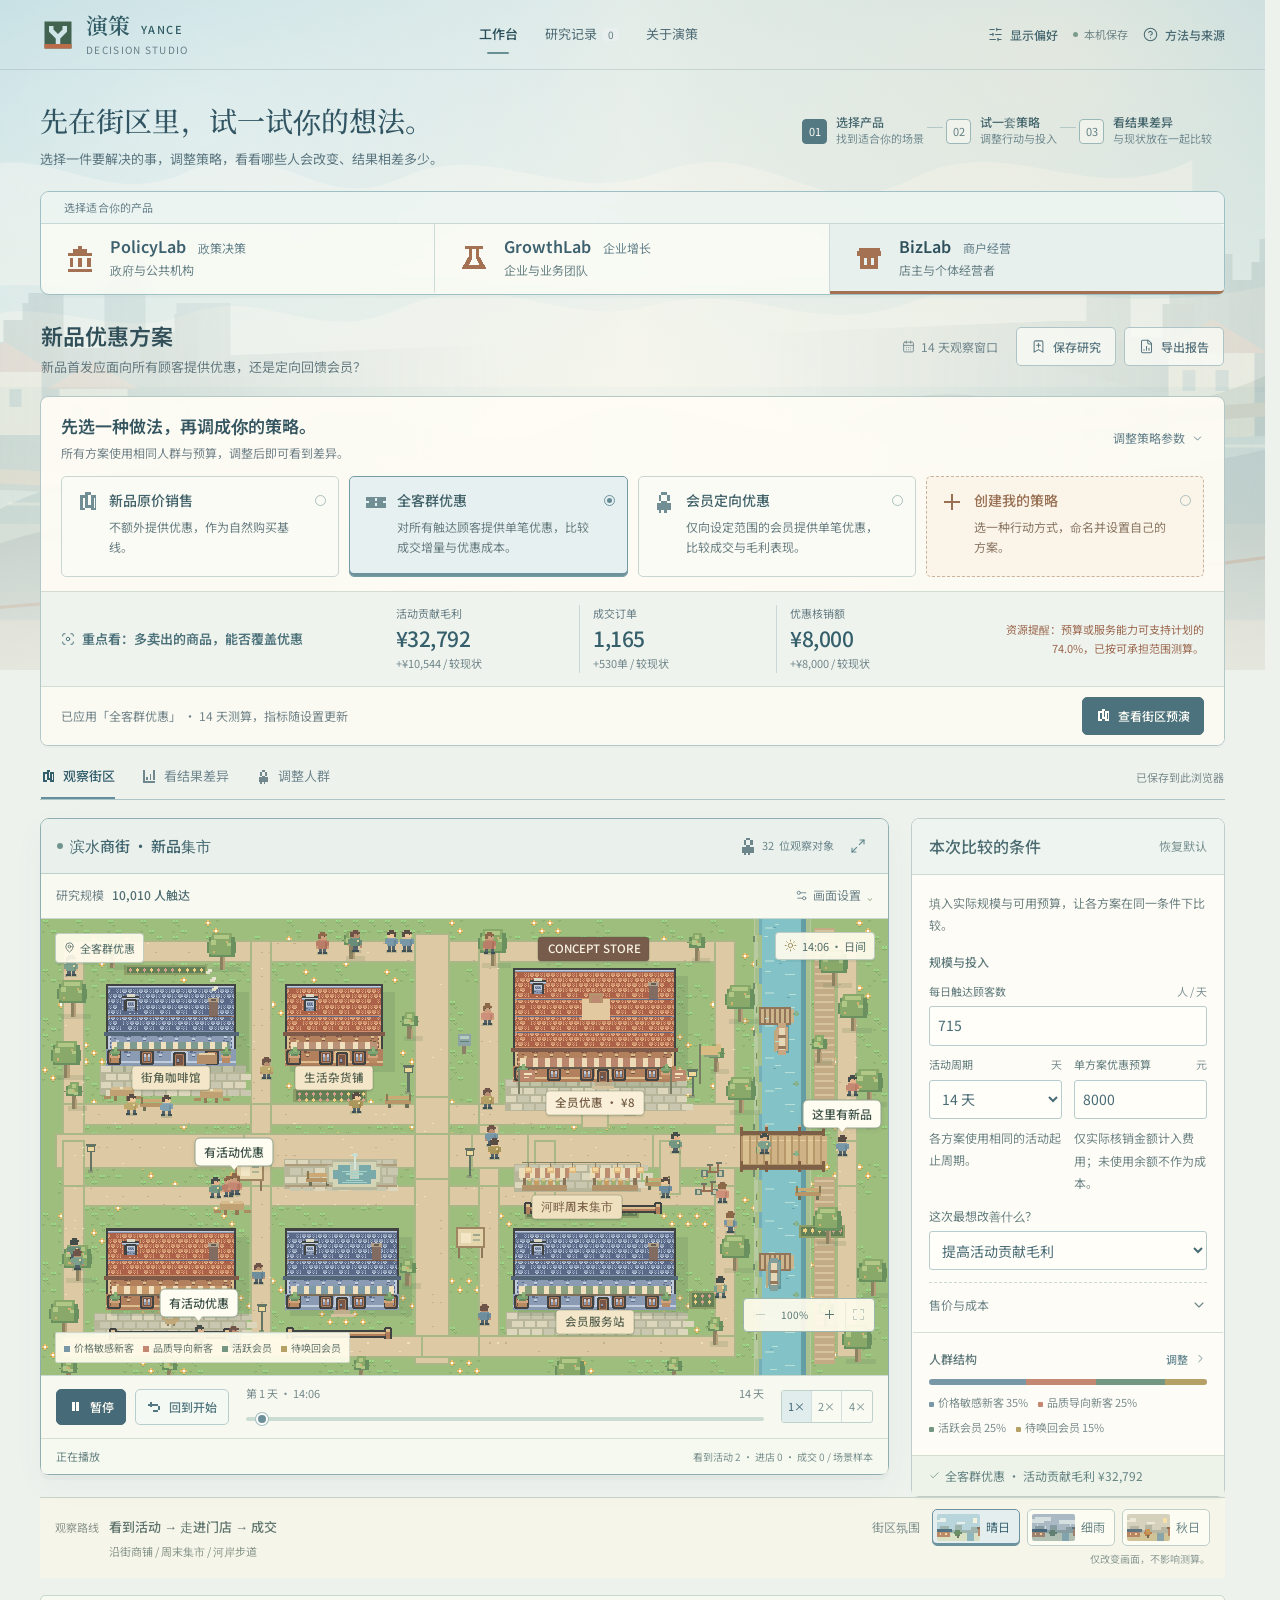
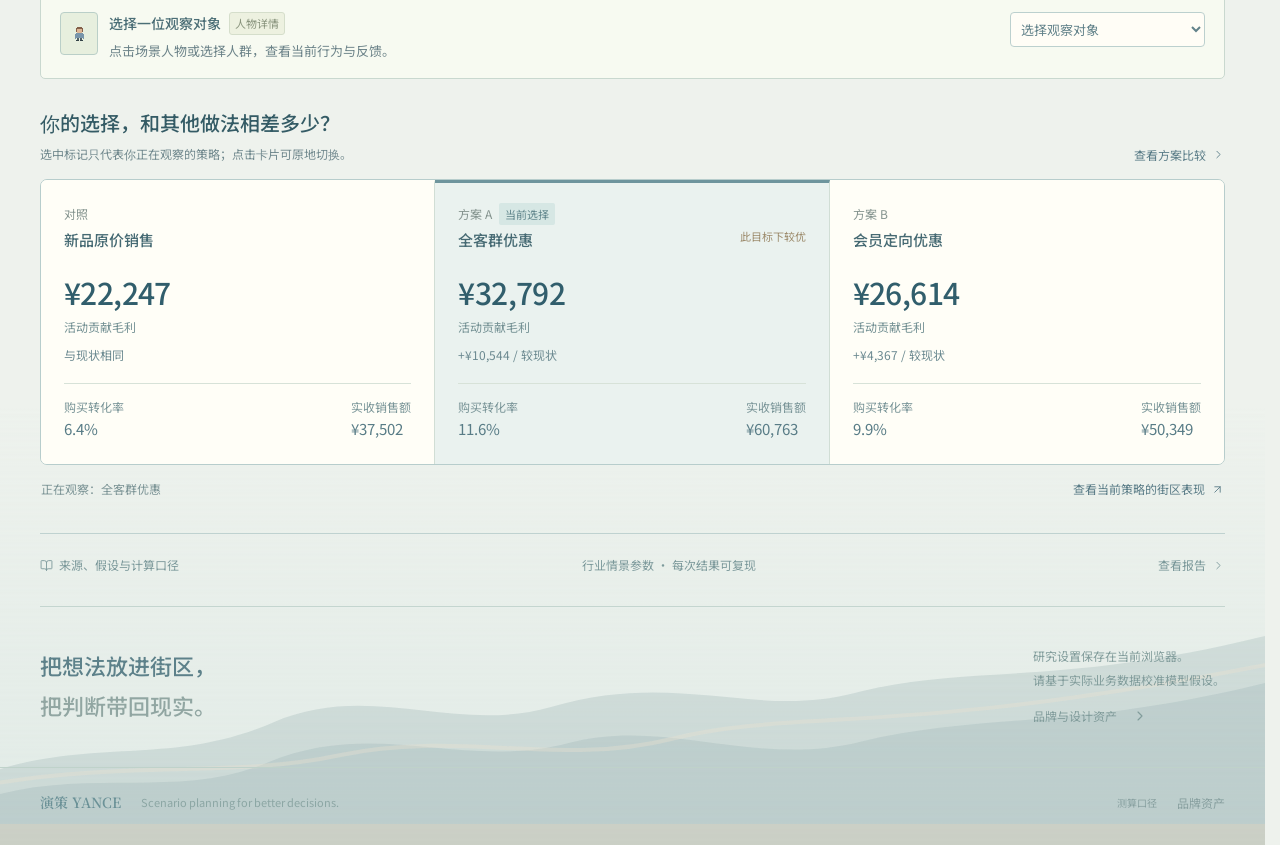
==== commit 444c3de0: "Unify scenic workspace and refine strategy and playback interactions" ====
--- a/docs/index.html
+++ b/docs/index.html
@@ -6,7 +6,7 @@
 <meta name="description" content="演策 YANCE：为产品团队、店主与社区服务团队比较具体行动方案。设置自己的策略，查看结果差异，再决定如何实施。">
 <meta property="og:title" content="演策 YANCE · 决策预演工作台"><meta property="og:description" content="比较新用户引导、门店优惠与居民办事方案。">
 <title>演策 YANCE · 决策预演工作台</title>
-<link rel="icon" href="assets/favicon.svg" type="image/svg+xml"><link rel="stylesheet" href="assets/fonts.css"><link rel="stylesheet" href="styles.css"><link rel="stylesheet" href="refinement.css"><link rel="stylesheet" href="interaction.css"><link rel="stylesheet" href="scene-polish.css"><link rel="stylesheet" href="product.css">
+<link rel="icon" href="assets/favicon.svg" type="image/svg+xml"><link rel="stylesheet" href="assets/fonts.css"><link rel="stylesheet" href="styles.css"><link rel="stylesheet" href="refinement.css"><link rel="stylesheet" href="interaction.css"><link rel="stylesheet" href="scene-polish.css"><link rel="stylesheet" href="product.css"><link rel="stylesheet" href="experience.css">
 <script defer src="assets/lucide.min.js"></script><script defer src="scenarios.js"></script><script defer src="town.js"></script><script defer src="app.js"></script>
 </head>
 <body>
@@ -28,8 +28,8 @@
 <section class="strategy-workspace" id="strategy-workspace" aria-labelledby="strategy-title">
 <header class="strategy-heading"><div><h3 id="strategy-title">先选一种做法，再调成你的策略。</h3><p>所有方案使用相同人群与预算，调整后即可看到差异。</p></div><button class="text-button" id="strategy-toggle" aria-expanded="true" aria-controls="strategy-editor">收起细节<i data-lucide="chevron-up"></i></button></header>
 <div class="scheme-options" id="scheme-options" role="radiogroup" aria-label="选择要预演的策略"></div>
-<div class="strategy-editor" id="strategy-editor"><div class="strategy-detail"><div class="custom-identity" id="custom-identity" hidden><label class="field"><span>给策略起个名字</span><input id="custom-name" maxlength="40" placeholder="例如：周末会员专享"></label><label class="field"><span>选择行动方式</span><select id="custom-template"></select></label></div><div class="strategy-detail-heading"><span id="active-strategy-name"></span><button class="text-button" id="copy-strategy"><i data-lucide="copy-plus"></i>复制为我的策略</button></div><div id="variant-controls"></div></div><div class="strategy-feedback"><div class="focus-heading"><i data-lucide="focus"></i><strong id="focus-title"></strong></div><p id="focus-copy"></p><div id="effect-metrics" class="metrics-inline" aria-label="当前策略与现状的指标差异"></div><p class="resource-feedback" id="resource-feedback"></p></div></div>
-<footer class="strategy-footer"><span id="change-status" role="status" aria-live="polite">当前策略已应用</span><button class="button primary" id="preview-strategy"><i data-lucide="play"></i>在街区中预演</button></footer>
+<div class="strategy-editor" id="strategy-editor"><div class="strategy-detail"><div class="custom-identity" id="custom-identity" hidden><label class="field"><span>给策略起个名字</span><input id="custom-name" maxlength="40" placeholder="例如：周末会员专享"></label><label class="field"><span>选择行动方式</span><select id="custom-template"></select></label></div><div class="strategy-detail-heading"><span id="active-strategy-name"></span><button class="text-button" id="copy-strategy"><i data-lucide="copy-plus"></i>复制为我的策略</button></div><div id="variant-controls"></div><div class="custom-actions" id="custom-actions" hidden><span>参数独立保存，原有方案仍用于对照。</span><button class="text-button" id="undo-custom" disabled>撤销上次修改</button></div></div><div class="strategy-feedback"><div class="focus-heading"><i data-lucide="focus"></i><strong id="focus-title"></strong></div><p id="focus-copy"></p><div id="effect-metrics" class="metrics-inline" aria-label="当前策略与现状的指标差异"></div><p class="resource-feedback" id="resource-feedback"></p></div></div>
+<footer class="strategy-footer"><span id="change-status" role="status" aria-live="polite">当前策略已应用</span><button class="button primary transport-button" id="preview-strategy"><i data-lucide="play"></i>在街区中预演</button></footer>
 </section>
 <nav class="view-tabs" aria-label="研究视图" role="tablist"><button class="active" data-view="world" id="tab-world" role="tab" aria-controls="view-world" aria-selected="true" tabindex="0"><i data-lucide="map"></i>观察街区</button><button data-view="comparison" id="tab-comparison" role="tab" aria-controls="view-comparison" aria-selected="false" tabindex="-1"><i data-lucide="chart-no-axes-combined"></i>看结果差异</button><button data-view="audience" id="tab-audience" role="tab" aria-controls="view-audience" aria-selected="false" tabindex="-1"><i data-lucide="users-round"></i>调整人群</button><span id="saved-status" class="saved-status" role="status">设置自动保存在此浏览器</span></nav>
 
@@ -44,20 +44,22 @@
 <details class="scene-display"><summary><i data-lucide="settings-2"></i>画面设置</summary><div class="scene-display-options"><div class="sample-controls"><label for="sample-mode">场景人数</label><select id="sample-mode"><option value="auto">随规模变化</option><option value="manual">自定人数</option></select><input id="sample-count" type="number" min="8" max="128" step="1" value="32" aria-label="场景显示人数"><span>人</span></div>
 <label class="light-control" for="scene-light"><i data-lucide="sun-moon"></i><select id="scene-light" aria-label="场景光照"><option value="auto">跟随时段</option><option value="day">保持白昼</option><option value="night">保持夜景</option></select></label>
 <p>只调整画面中的代表人物与光照，不改变业务测算。</p></div></details></div><div class="world-canvas"><canvas id="town" role="img" aria-label="像素街区情景。可以点击人物查看当前行为，也可从下方菜单选择人物。"></canvas><div class="world-location"><i data-lucide="map-pin"></i><span id="world-location"></span></div><div class="scene-clock"><i data-lucide="sunrise" id="clock-icon"></i><span id="scene-clock">08:00 · 晨间</span></div><div class="world-legend" id="world-legend"></div><div class="camera-controls" aria-label="画面缩放"><button class="icon-button" id="zoom-out" aria-label="缩小画面" data-tooltip="缩小"><i data-lucide="minus"></i></button><output id="zoom-value" aria-live="off">100%</output><button class="icon-button" id="zoom-in" aria-label="放大画面" data-tooltip="放大"><i data-lucide="plus"></i></button><button class="icon-button" id="zoom-fit" aria-label="适应窗口" data-tooltip="适应窗口"><i data-lucide="scan"></i></button></div><div class="scene-hint">选择街区中的人物查看详情</div></div>
-<div class="playback"><button class="icon-button play" id="play" aria-label="暂停场景" data-tooltip="暂停场景"><i data-lucide="pause"></i></button><button class="icon-button" id="replay" aria-label="重新开始场景" data-tooltip="重新开始场景"><i data-lucide="rotate-ccw"></i></button><div class="timeline"><div><span id="day-label">第 1 天 · 08:00</span><span id="day-total"></span></div><input type="range" id="timeline" min="0" max="1000" value="0" aria-label="场景时间进度"></div><div class="speed-group" aria-label="播放速度"><button class="active" data-speed="1" aria-label="1 倍速度" aria-pressed="true">1×</button><button data-speed="2" aria-label="2 倍速度" aria-pressed="false">2×</button><button data-speed="4" aria-label="4 倍速度" aria-pressed="false">4×</button></div></div>
+<div class="playback"><button class="transport-button play" id="play" aria-label="暂停场景" data-tooltip="暂停场景"><i data-lucide="pause"></i></button><button class="transport-button" id="replay" aria-label="重新开始场景" data-tooltip="重新开始场景"><i data-lucide="rotate-ccw"></i></button><div class="timeline"><div><span id="day-label">第 1 天 · 08:00</span><span id="day-total"></span></div><input type="range" id="timeline" min="0" max="1000" value="0" aria-label="场景时间进度"></div><div class="speed-group" aria-label="播放速度"><button class="active" data-speed="1" aria-label="1 倍速度" aria-pressed="true">1×</button><button data-speed="2" aria-label="2 倍速度" aria-pressed="false">2×</button><button data-speed="4" aria-label="4 倍速度" aria-pressed="false">4×</button></div></div>
 <div class="expanded-observer" id="expanded-observer" hidden><span id="expanded-observer-name">选择场景人物</span><p id="expanded-observer-quote">查看其当前行为与反馈。</p></div><div class="world-footer"><span id="play-state">场景运行中</span><span id="world-count-summary">像素人物呈现行为样本 · 业务指标按完整研究规模测算</span></div>
 </section>
-<section class="observer" aria-labelledby="observer-title"><div class="portrait" id="portrait"><span class="pixel-person" aria-hidden="true"></span></div><div class="observation"><div class="observation-meta"><h3 id="observer-title">场景观察</h3><span id="observer-status">尚未选择对象</span></div><p id="observer-quote">选择一位场景人物，查看其目标、约束与当前行为。</p></div><label class="sr-only" for="visitor-select">选择场景对象</label><select id="visitor-select"><option value="">选择场景对象</option></select></section>
-<section class="quick-comparison" aria-label="当前方案结果"><div class="section-heading"><div><h3>你的选择，和其他做法相差多少？</h3><p>当前选择用绿色标记；按目标领先的方案另有提示。点击任一方案可切换观察。</p></div><button class="text-button" data-view="comparison">查看方案比较<i data-lucide="chevron-right"></i></button></div>
-<div class="scenario-cards" id="scenario-cards"></div>
-</section>
+
 </div>
 <aside class="settings" aria-labelledby="settings-title"><header><h3 id="settings-title">本次比较的条件</h3><button class="text-button" data-action="reset">恢复默认</button></header><div class="settings-body"><p class="settings-intro">填入实际规模与可用预算，让各方案在同一条件下比较。</p><div class="field-title">规模与投入</div><div id="main-controls" class="shared-fields"></div><label class="field"><span>这次最想改善什么？</span><select id="objective"></select></label><details class="advanced"><summary>售价、成本或服务能力<i data-lucide="chevron-down"></i></summary><div id="advanced-controls"></div></details><div class="settings-divider"></div><div class="field-title split">人群结构<button class="text-button" data-view="audience">调整<i data-lucide="chevron-right"></i></button></div><div class="mixbar" id="mini-mix" role="img" aria-label="人群比例"></div><div id="mix-summary" class="mix-summary"></div></div><footer><i data-lucide="check"></i><span id="settings-status">已应用当前参数</span></footer></aside>
 </div>
+<section class="scene-journal" aria-label="街区环境与观察重点"><div class="journal-copy"><span class="journal-kicker">观察路线</span><strong id="scene-purpose"></strong><span id="scene-landmark-tags" class="scene-landmark-tags"></span></div><div class="environment-picker"><span>街区氛围</span><div id="environment-options" role="group" aria-label="街区氛围，不影响测算"></div><small>仅改变画面，不影响测算。</small></div></section>
+<section class="observer" aria-labelledby="observer-title"><div class="portrait" id="portrait"><span class="pixel-person" aria-hidden="true"></span></div><div class="observation"><div class="observation-meta"><h3 id="observer-title">场景观察</h3><span id="observer-status">尚未选择对象</span></div><p id="observer-quote">选择一位场景人物，查看其目标、约束与当前行为。</p></div><label class="sr-only" for="visitor-select">选择场景对象</label><select id="visitor-select"><option value="">选择场景对象</option></select></section>
+<section class="quick-comparison" aria-label="当前方案结果"><div class="section-heading"><div><h3>你的选择，和其他做法相差多少？</h3><p>选中标记只代表你正在观察的策略；点击卡片可原地切换。</p></div><button class="text-button" data-view="comparison">查看方案比较<i data-lucide="chevron-right"></i></button></div>
+<div class="scenario-cards" id="scenario-cards"></div><div class="comparison-actions"><span id="selection-feedback" role="status"></span><button class="text-button" id="observe-selection">查看当前策略的街区表现<i data-lucide="arrow-up-right"></i></button></div>
+</section>
 </section>
 
 <section class="view" id="view-comparison" role="tabpanel" aria-labelledby="tab-comparison" tabindex="-1" hidden aria-label="方案比较">
-<div class="comparison-lead"><div><span class="small-label" id="comparison-selected">当前选择的结果</span><h3 id="recommendation"></h3><p id="recommendation-detail"></p></div><span id="recommendation-tag" class="recommendation-tag"></span></div><div class="ranking-note" id="ranking-note"></div><div class="stat-grid" id="stats"></div>
+<div class="comparison-lead"><div><span class="small-label" id="comparison-selected">当前选择的结果</span><h3 id="recommendation"></h3><p id="recommendation-detail"></p></div><span id="recommendation-tag" class="recommendation-tag"></span></div><div class="ranking-note" id="ranking-note"></div><button class="text-button" id="adopt-recommended">查看领先方案</button><div class="stat-grid" id="stats"></div>
 <div class="analysis-grid"><article class="analysis-panel"><div class="panel-title"><h3 id="chart-title"></h3><span id="chart-unit"></span></div><div id="result-chart"></div><p class="caption">在相同周期和人群结构下比较；结果随假设条件变化。</p></article><article class="analysis-panel"><div class="panel-title"><h3>结果解读</h3></div><div id="insights"></div></article></div>
 <article class="analysis-panel comparison-table"><div class="panel-title"><h3>完整指标对照</h3><span id="comparison-population"></span></div><div class="table-wrap"><table><thead id="table-head"></thead><tbody id="table-body"></tbody></table></div></article>
 <section class="validation"><div><span class="small-label">研究下一步</span><h3>制定实际验证计划。</h3></div><ol id="validation-steps"></ol></section>
--- a/docs/experience.css
+++ b/docs/experience.css
@@ -0,0 +1,536 @@
+/* A scenic city frame for YANCE. The map is the world; the interface is a
+   legible set of instruments placed around it. */
+:root {
+  --paper:#f3f0e6; --white:#fffdf7; --ink:#293f45; --muted:#5d7077;
+  --faint:#7b8b8d; --line:#c8d6d6; --accent:#456b74; --accent-dark:#2d505b;
+  --tint:#e9f0ee; --brick:#b57455; --gold:#baa16d;
+  --text-strong:#2c4750; --text-reading:#506870; --text-secondary:#637a80;
+  --border-quiet:#cdd8d5; --border-control:#b8cbc9; --lab-accent:#537b82;
+}
+html[data-product=growth] { --lab-accent:#637e9a; }
+html[data-product=merchant] { --lab-accent:#a57153; }
+html[data-product=public] { --lab-accent:#527d83; }
+body { position:relative; isolation:isolate; background:#eef2ed; color:var(--ink); font-size:calc(14px * var(--text-scale,1)); }
+body::after { content:""; position:absolute; z-index:-1; left:0; right:0; bottom:0; height:440px; pointer-events:none; background:url("assets/environment-river.svg") center bottom/100% 260px no-repeat,linear-gradient(180deg,transparent,#dce8e4); opacity:.72; }
+.sky-atmosphere { position:absolute; z-index:-1; top:0; left:0; right:0; height:800px; background:linear-gradient(180deg,transparent 67%,#eef2ed),url("assets/environment-sky.svg") center top/100% 670px no-repeat; filter:none!important; opacity:1; }
+.sky-atmosphere::before { content:""; position:absolute; inset:54px 0 auto; height:470px; background:url("assets/environment-rooftops.svg") center top/1600px 500px repeat-x; opacity:.55; mask-image:linear-gradient(90deg,#000,transparent 40%,transparent 60%,#000); }
+.sky-atmosphere::after { content:""; position:absolute; inset:0; width:auto; background:radial-gradient(ellipse at 15% 16%,#ffffff59,transparent 36%),radial-gradient(ellipse at 84% 6%,#fff0dc77,transparent 35%); mask-image:none; opacity:1; }
+html[data-environment=rain] .sky-atmosphere { background:linear-gradient(180deg,#7e99ac26,transparent 62%,#eef2ed),url("assets/environment-sky.svg") center top/100% 670px no-repeat; }
+html[data-environment=rain] .sky-atmosphere::after { background:linear-gradient(160deg,#66869f22,transparent 65%); }
+html[data-environment=autumn] .sky-atmosphere::after { background:radial-gradient(ellipse at 84% 4%,#e4b77970,transparent 55%),linear-gradient(180deg,#eed3a423,transparent); }
+.site-header { height:70px; border-color:#8dacad5e; }
+.brand b,.brand em { color:#315b65; }
+.brand small { color:#657f87; letter-spacing:1.3px; font-size:10px; }
+.site-nav { font-size:calc(13px * var(--text-scale,1)); color:#506c76; }
+.site-nav .current,.site-nav a:hover,.site-nav button:hover { color:#294f5b; }
+.site-nav .current::after { width:22px; background:#688f95; }
+#library-count { background:#e8efee; color:#647b7e; }
+.header-actions .button { font-size:calc(12px * var(--text-scale,1)); }
+.local-status { color:#6f8586; font-size:calc(11px * var(--text-scale,1)); }
+.local-status i { background:#7b9c8a; }
+.intro { padding:22px 0 21px; gap:28px; }
+.intro h1 { font-size:calc(28px * var(--text-scale,1)); color:#315563; line-height:1.5; letter-spacing:.1px; }
+.intro p { color:#5c7780; font-size:calc(13px * var(--text-scale,1)); line-height:1.8; }
+.workflow .step { padding-left:9px; padding-right:13px; }
+.workflow b { color:#47676e; font-size:calc(12px * var(--text-scale,1)); }
+.workflow small { color:#728b90; font-size:calc(11px * var(--text-scale,1)); }
+.workflow .step-number { border-radius:4px; border-color:#9bb8b9; color:#637f84; background:#f4f7efb8; }
+.workflow .step:first-child .step-number,.workflow .step.active .step-number { background:#547983; border-color:#547983; }
+.workflow .step+.step::before { background:#b4c9c7; }
+.workflow .step:hover { background:#eef5f188; }
+.module-navigation { border:1px solid #9ebfc3; background:#f9fcf5d6; box-shadow:0 3px 0 #bdcdcc26; border-radius:9px; backdrop-filter:blur(7px); }
+.module-prompt { background:#e8f1f0b3; border-color:#c6d8d6; color:#67818a; font-size:calc(11px * var(--text-scale,1)); padding-top:6px; padding-bottom:6px; border-radius:8px 8px 0 0; }
+.module-tabs button { min-height:66px; border-right-color:#ccdad8; background:transparent; border-bottom-width:3px; padding:11px 21px; }
+.module-tabs b { font-size:calc(16px * var(--text-scale,1)); font-weight:600; color:#3d616e; }
+.module-tabs b em { color:#64808a; font-size:calc(12px * var(--text-scale,1)); }
+.module-tabs small,.module-tabs button[aria-selected=true] small { color:#667f83; font-size:calc(12px * var(--text-scale,1)); }
+.module-tabs button:hover { background:#edf4f1; }
+.module-tabs button[aria-selected=true] { background:#e8f0ee; border-bottom-color:var(--lab-accent); border-right-color:#ccdad8; }
+.module-tabs button[aria-selected=true] b { color:#2e515b; }
+.module-tabs .module-symbol,.module-tabs button[aria-selected=true] .module-symbol { color:var(--lab-accent); }
+.module-tabs .module-symbol { width:36px; height:36px; }
+.module-tabs .module-symbol .pixel-icon { width:28px; height:28px; }
+.workspace-heading { padding:20px 1px 17px; }
+.workspace-heading h2 { font-size:calc(22px * var(--text-scale,1)); color:#314f58; font-weight:600; }
+.workspace-heading p { font-size:calc(13px * var(--text-scale,1)); color:#657b80; }
+.period-stamp { color:#71868c; font-size:calc(12px * var(--text-scale,1)); }
+.button,.study-actions .button { border-color:#b3c7c7; background:#fffef9; color:#486972; border-radius:5px; min-height:39px; font-size:calc(12px * var(--text-scale,1)); }
+.button:hover { background:#edf4f2; border-color:#789ea2; }
+.button.primary { background:#486e79; border-color:#486e79; color:#fffdf6; }
+.button.primary:hover { background:#2e5562; border-color:#2e5562; }
+.button.quiet { background:transparent; border:0; }
+.study-actions .button:not(.primary) { border-color:#aec4c7; background:#f9fcf6cc; color:#5a7680; }
+.study-actions .button:not(.primary):hover { background:#e7f0ed; border-color:#8aafb4; }
+.text-button { color:#5b7d88; font-size:calc(12px * var(--text-scale,1)); }
+.text-button:hover { color:#2d5b6b; }
+.icon-button { background:#f8fbf5; border-color:#bed0cd; color:#60818b; }
+.icon-button:hover { background:#e8f1ee; border-color:#8bacaf; color:#355d6a; }
+.icon-button[data-tooltip]::after { background:#355967; }
+::selection { background:#cbdfe0; color:#234953; }
+button:focus-visible,a:focus-visible,input:focus-visible,select:focus-visible,summary:focus-visible { outline-color:#618e9a; }
+.pixel-icon { shape-rendering:crispEdges; stroke:none!important; fill:currentColor; flex:none; width:18px; height:18px; }
+
+/* Plans are instruments; selecting one does not imply it is the winner. */
+.strategy-workspace { background:#fffdf6ed; border-color:#b3c7c7; border-radius:8px; box-shadow:0 2px 0 #cfdbd529; }
+.strategy-heading { padding:16px 20px 13px; }
+.strategy-heading h3 { color:#355661; font-size:calc(17px * var(--text-scale,1)); }
+.strategy-heading p { color:#73838a; font-size:calc(12px * var(--text-scale,1)); }
+#strategy-toggle { font-size:calc(12px * var(--text-scale,1)); color:#64818b; }
+.strategy-workspace .scheme-options { gap:10px; }
+.strategy-workspace .scheme-options button { min-height:101px; border-color:#c8d5d0; background:#fafbf4; border-radius:5px; padding:13px 28px 12px 13px; }
+.strategy-workspace .scheme-options button:hover { background:#f0f5f1; border-color:#93b0b3; }
+.strategy-workspace .scheme-options button[aria-checked=true] { background:#e7f0f0; border-color:#759ba4; box-shadow:inset 0 -3px #6e939d; }
+.strategy-workspace .scheme-options .scheme-symbol,.strategy-workspace .scheme-options [aria-checked=true] .scheme-symbol { color:#718e95; }
+.strategy-workspace .scheme-options .scheme-symbol .pixel-icon { width:22px; height:22px; }
+.strategy-workspace .scheme-copy b { font-size:calc(14px * var(--text-scale,1)); color:#43636b; font-weight:500; }
+.strategy-workspace .scheme-copy small { color:#697e82; font-size:calc(12px * var(--text-scale,1)); line-height:1.7; }
+.strategy-workspace .scheme-options button .radio { border-color:#abc0c0; }
+.strategy-workspace .scheme-options button[aria-checked=true] .radio { border-color:#6a939e; }
+.strategy-workspace .scheme-options button[aria-checked=true] .radio::after { background:#638b96; }
+.strategy-workspace .scheme-options button.custom-choice { background:#fbf4e8; border-color:#cab39a; }
+.strategy-workspace .scheme-options button.custom-choice:hover { background:#f7eddf; border-color:#b99777; }
+.strategy-workspace .scheme-options button.custom-choice[aria-checked=true] { background:#f4e8d8; border-color:#b38562; box-shadow:inset 0 -3px #b38562; }
+.strategy-workspace .custom-choice .scheme-copy b,.strategy-workspace .custom-choice .scheme-symbol { color:#987053; }
+.strategy-workspace .custom-choice .scheme-copy small { color:#8a7764; }
+.strategy-editor { background:#f9faf2; border-color:#d1dbd4; }
+.strategy-detail-heading { color:#6d8184; font-size:calc(12px * var(--text-scale,1)); }
+.strategy-detail-heading .text-button { font-size:calc(12px * var(--text-scale,1)); color:#6a8a94; }
+.strategy-detail .baseline-note { color:#6c8186; font-size:calc(13px * var(--text-scale,1)); }
+.custom-identity { border-color:#d5dfd7; }
+.strategy-feedback { background:#eef3ed; border-color:#d0dbd3; }
+.focus-heading svg,#focus-title { color:#4d727b; }
+#focus-title { font-size:calc(13px * var(--text-scale,1)); line-height:1.7; }
+#focus-copy { color:#6e8186; font-size:calc(12px * var(--text-scale,1)); }
+.effect-metric { border-color:#c9d8d4; }
+.effect-metric small { color:#657b83; font-size:calc(12px * var(--text-scale,1)); }
+.effect-metric strong { color:#365f6c; font-size:calc(25px * var(--text-scale,1)); letter-spacing:-.5px; }
+.effect-metric em { color:#70858a; font-size:calc(12px * var(--text-scale,1)); }
+.resource-feedback { color:#6f8385; font-size:calc(12px * var(--text-scale,1)); }
+.resource-feedback.limited { color:#9c684f!important; }
+.strategy-editor.is-collapsed .strategy-feedback { grid-template-columns:minmax(180px,.8fr) minmax(0,1.5fr) minmax(140px,.6fr); padding:13px 20px; gap:14px; }
+.strategy-editor.is-collapsed .effect-metric { display:block; padding-left:13px; }
+.strategy-editor.is-collapsed .effect-metric strong { font-size:calc(21px * var(--text-scale,1)); margin:2px 0 3px; }
+.strategy-editor.is-collapsed .effect-metric small,.strategy-editor.is-collapsed .effect-metric em { font-size:calc(11px * var(--text-scale,1)); }
+.strategy-editor.is-collapsed .resource-feedback { max-width:none; font-size:calc(11px * var(--text-scale,1)); }
+.strategy-footer { background:#fafaf2; border-color:#d3ddd4; padding:10px 20px; }
+#change-status { color:#718388; font-size:calc(12px * var(--text-scale,1)); }
+#preview-strategy { font-size:calc(12px * var(--text-scale,1)); min-height:38px; background:#4c727d; border-color:#4c727d; color:#fffef7; }
+#preview-strategy:hover { background:#325864; border-color:#325864; }
+.strategy-workspace.updated .strategy-feedback,.strategy-workspace.is-updated .strategy-feedback { animation:scene-feedback .6s ease-out; }
+@keyframes scene-feedback { from { background:#d8e8e7; } to { background:#eef3ed; } }
+.view-tabs { margin-bottom:18px; border-color:#adc5c6; gap:27px; }
+.view-tabs button { color:#70878e; font-size:calc(13px * var(--text-scale,1)); }
+.view-tabs button.active { color:#335e6c; border-bottom-color:#648e9c; }
+.saved-status { color:#7b8c8e; font-size:calc(11px * var(--text-scale,1)); }
+
+/* A window into the city, with the control desk beside it. */
+.studio,html[data-scene-size=compact] .studio { grid-template-columns:minmax(0,1fr) 314px; gap:22px; align-items:start; }
+.world-column { display:block; }
+.world-panel { background:#f6f8ef; border:1px solid #8faeaf; border-radius:9px; box-shadow:0 5px 0 #91aaab13,0 11px 30px #4267730b; }
+.world-heading { background:#e9f1eee8; border-color:#bbd0cb; border-radius:8px 8px 0 0; padding:13px 16px; }
+.world-title h3 { color:#3f646d; font-size:calc(15px * var(--text-scale,1)); font-weight:500; }
+.live-dot { width:6px; height:6px; background:#71948e; }
+.population-stamp,.population-stamp span { color:#6c868b; font-size:calc(11px * var(--text-scale,1)); }
+.world-tools .icon-button { color:#62878d; }
+.world-tools .icon-button:hover { background:#dceae5; }
+.scene-configuration { background:#f8faf2; border-color:#c9d8ce; padding:8px 15px; }
+.scene-scale { color:#718387; font-size:calc(12px * var(--text-scale,1)); }
+.scene-scale strong { color:#526f74; font-size:calc(12px * var(--text-scale,1)); }
+.scene-display summary { color:#6f8489; font-size:calc(12px * var(--text-scale,1)); }
+.scene-display-options { background:#fffdf6; border-color:#b6cac8; box-shadow:0 8px 20px #355d6621; }
+.scene-display-options>p { color:#78898c; font-size:calc(12px * var(--text-scale,1)); }
+.sample-controls select,.light-control select,.sample-controls input { color:#57757d; border-color:#b9ccca; background:#fffef8; font-size:calc(12px * var(--text-scale,1)); }
+.world-canvas { border:0; background:#b0c5b1; }
+.world-location,.scene-clock { background:#fffcedeb; border-color:#78948f70; color:#526d69; font-size:calc(11px * var(--text-scale,1)); border-radius:4px; box-shadow:0 2px 0 #3d666218; }
+.world-legend { background:#fffdeceb; border-color:#93aaa268; color:#64756c; font-size:calc(10px * var(--text-scale,1)); }
+.camera-controls { border-color:#9bb6af; background:#fffcedeb; border-radius:4px; }
+.camera-controls .icon-button,.camera-controls output { color:#597872; }
+.camera-controls .icon-button:hover { background:#dcebe1; }
+.scene-journal { display:flex; justify-content:space-between; align-items:center; gap:12px; padding:11px 15px; background:#f6f5e9; border-top:1px solid #c8d4c6; color:#6d7a71; font-size:calc(12px * var(--text-scale,1)); line-height:1.7; }
+#scene-purpose { color:#60766f; min-width:0; }
+.scene-landmark-tags { display:flex; justify-content:flex-end; gap:6px; flex-wrap:wrap; flex:none; }
+.scene-landmark-tags span { padding:2px 6px; background:#e9eee0; color:#7a8b73; border-radius:3px; font-size:calc(11px * var(--text-scale,1)); white-space:nowrap; }
+.journal-copy { display:grid; grid-template-columns:auto minmax(0,1fr); align-items:baseline; gap:4px 10px; min-width:0; }
+.journal-kicker { color:#8b968c; font-size:calc(11px * var(--text-scale,1)); }
+.journal-copy #scene-purpose { font-weight:500; font-size:calc(13px * var(--text-scale,1)); }
+.journal-copy .scene-landmark-tags { grid-column:2; margin:0; display:block; color:#869589; font-size:calc(11px * var(--text-scale,1)); }
+.environment-picker { display:grid; grid-template-columns:auto auto; align-items:center; gap:5px 12px; flex:none; }
+.environment-picker>span { color:#7f9290; font-size:calc(12px * var(--text-scale,1)); }
+.environment-picker>small { grid-column:2; text-align:right; font-size:calc(10px * var(--text-scale,1)); color:#8a9a95; line-height:1.6; }
+#environment-options { display:flex; gap:7px; }
+.environment-option { position:relative; display:grid; grid-template-columns:43px auto; align-items:center; gap:6px; min-height:36px; padding:4px 9px 4px 4px; border:1px solid #bccfca; border-radius:5px; background:#fcfcf2; color:#6c878a; font-size:calc(12px * var(--text-scale,1)); line-height:1.4; }
+.environment-option::before { content:""; width:43px; height:27px; display:block; background:center/cover no-repeat; border-radius:2px; image-rendering:pixelated; }
+.environment-option>.pixel-icon { display:none; }
+.environment-option[data-environment=clear]::before { background-image:url("assets/environment-clear.svg"); }
+.environment-option[data-environment=rain]::before { background-image:url("assets/environment-rain.svg"); }
+.environment-option[data-environment=autumn]::before { background-image:url("assets/environment-autumn.svg"); }
+.environment-option:hover { border-color:#8dabb0; background:#edf4ed; }
+.environment-option[aria-pressed=true] { background:#e4eeee; border-color:#6b929e; box-shadow:inset 0 -2px #6b929e; color:#3c6472; }
+.scenario-selector { display:flex; align-items:center; gap:8px; }
+.scenario-selector button { position:relative; display:grid; grid-template-columns:42px auto; align-items:center; gap:7px; border:1px solid #c2d0cb; background:#f9fbf3; color:#6d8285; padding:4px 8px 4px 4px; border-radius:5px; font-size:calc(12px * var(--text-scale,1)); min-height:34px; }
+.scenario-selector button::before { content:""; display:block; width:42px; height:26px; border-radius:2px; background:center/cover no-repeat; image-rendering:pixelated; }
+.scenario-selector button[data-environment=clear]::before { background-image:url("assets/environment-clear.svg"); }
+.scenario-selector button[data-environment=rain]::before { background-image:url("assets/environment-rain.svg"); }
+.scenario-selector button[data-environment=autumn]::before { background-image:url("assets/environment-autumn.svg"); }
+.scenario-selector button:hover { border-color:#8eacb0; background:#edf4ee; }
+.scenario-selector button[aria-pressed=true],.scenario-selector button[aria-selected=true],.scenario-selector button.active { border-color:#7e9da7; background:#e5eff0; color:#3e6471; box-shadow:inset 0 -2px #7e9da7; }
+.scenario-selector-label,.environment-note { color:#7b8d90; font-size:calc(11px * var(--text-scale,1)); }
+.playback { height:auto; min-height:61px; padding:10px 15px; gap:9px; background:#f7f9f0; border-color:#cbd9cf; }
+.playback .timeline { margin:0 8px; min-width:70px; }
+.timeline>div { font-family:var(--body); font-size:calc(11px * var(--text-scale,1)); color:#74888b; }
+.transport-button,.playback .transport-button { display:inline-flex; align-items:center; justify-content:center; gap:7px; width:auto; min-height:36px; height:auto; padding:8px 11px; border:1px solid #b8cece; border-radius:5px; color:#537881; background:#f5f9f3; font-size:calc(12px * var(--text-scale,1)); white-space:nowrap; }
+.transport-button:hover,.playback .transport-button:hover { border-color:#8eafb2; color:#315c69; background:#e6f0ed; }
+.transport-button.is-running,.transport-button[aria-pressed=true],.playback .transport-button.is-running { border-color:#466a77; background:#466a77; color:#fffdf5; }
+.transport-button.is-attention { background:#f4e9d8; border-color:#c39d79; color:#956743; }
+.transport-button .pixel-icon { width:15px; height:15px; }
+.playback .icon-button.play { background:#f3f8f2; color:#597c83; border-color:#b7cecb; }
+.playback .icon-button.play[aria-label*="暂停"] { background:#486d79; border-color:#486d79; color:#fffef6; }
+.play-label,.replay-label { font-size:calc(12px * var(--text-scale,1)); font-weight:500; line-height:1.2; }
+.speed-group { height:auto; border-color:#bfd1cc; background:#f9fbf3; }
+.speed-group button { color:#789090; background:transparent; min-width:30px; min-height:31px; font-size:calc(11px * var(--text-scale,1)); }
+.speed-group button.active { color:#3c6371; background:#e1eded; }
+input[type=range],.field input[type=range] { background:#cbdcd3; accent-color:#688e95; }
+input[type=range]::-webkit-slider-thumb { background:#6c9099; box-shadow:0 0 0 1px #a4c0c0; }
+input[type=range]::-moz-range-thumb { background:#6c9099; }
+.world-footer { background:#f6f9ef; border-color:#d5dfd0; padding:8px 15px; }
+.world-footer>span:first-child { color:#698586; font-size:calc(11px * var(--text-scale,1)); }
+.world-footer>span:last-child { color:#7b9190; font-size:calc(10px * var(--text-scale,1)); }
+.settings { background:#fffdf7ed; border-color:#bfceca; border-radius:8px; box-shadow:0 3px 0 #b8c9c51a; }
+.settings>header { background:#edf3efe6; padding:14px 17px; border-color:#cedbd1; border-radius:7px 7px 0 0; }
+.settings h3 { color:#4b6c71; font-size:calc(15px * var(--text-scale,1)); }
+.settings>header .text-button { color:#7a9292; font-size:calc(12px * var(--text-scale,1)); }
+.settings-body { padding:17px; }
+.settings-intro { color:#6c8181; font-size:calc(12px * var(--text-scale,1)); }
+.field>span,.field-title { color:#607b7c; font-size:calc(12px * var(--text-scale,1)); }
+.field select,.field input:not([type=range]) { color:#486b75; background:#fffef9; border-color:#b7cccc; min-height:39px; font-size:calc(14px * var(--text-scale,1)); }
+.field select:hover,.field input:not([type=range]):hover { border-color:#85aaad; }
+.field select:focus,.field input:not([type=range]):focus { border-color:#648c98; }
+.field output { color:#466d79; font-size:calc(21px * var(--text-scale,1)); }
+.field output small,.field .control-unit,.range-extents { color:#7d9194; font-size:calc(11px * var(--text-scale,1)); }
+.control-hint { color:#6e8586; font-size:calc(12px * var(--text-scale,1)); }
+.settings-divider { background:#d4dfd5; }
+.advanced summary { color:#6c8588; border-color:#c9d9d2; font-size:calc(12px * var(--text-scale,1)); }
+.settings .field-title.split .text-button { color:#678993; }
+.mix-summary { color:#7a8d8e; font-size:calc(11px * var(--text-scale,1)); }
+.settings>footer { background:#edf3e9; color:#728d89; padding:10px 17px; border-color:#d4dfcf; font-size:calc(11px * var(--text-scale,1)); }
+#settings-status { color:#648382; font-size:calc(12px * var(--text-scale,1)); }
+
+/* The full-width rows give results the same visual weight as the scene. */
+#view-world>.observer { margin-top:17px; width:100%; }
+#view-world>.quick-comparison { margin-top:29px; width:100%; }
+.observer { background:#f9fbf2e8; border-color:#c9d8cf; padding:16px 19px; }
+.portrait { border-color:#bacfc8; background:#e7efde; }
+.observation-meta h3 { color:#4b6e76; font-size:calc(14px * var(--text-scale,1)); }
+.observation-meta span { background:#edf1e0; border-color:#d5decb; color:#89947d; font-size:calc(11px * var(--text-scale,1)); }
+.observation p { color:#6c8389; font-size:calc(13px * var(--text-scale,1)); }
+.observer select { max-width:220px; width:195px; border-color:#bcd0ce; color:#62828a; font-size:calc(13px * var(--text-scale,1)); }
+.section-heading h3,.quick-comparison .section-heading h3 { color:#345b65; font-size:calc(20px * var(--text-scale,1)); }
+.section-heading p,.quick-comparison .section-heading p { color:#71898e; font-size:calc(12px * var(--text-scale,1)); }
+.scenario-cards,.quick-comparison .scenario-cards { border:1px solid #b7cdcc; background:#fffef7; display:grid; grid-template-columns:repeat(auto-fit,minmax(min(230px,100%),1fr)); border-radius:7px; }
+.scenario-card,.quick-comparison .scenario-card { padding:22px 23px; border:0; border-right:1px solid #d1ded5; border-top:3px solid transparent; border-bottom:0; background:#fffef7; }
+.scenario-card.best,.quick-comparison .scenario-card.best { background:#fffef7; border-top-color:transparent; box-shadow:none; }
+.scenario-card:hover,.quick-comparison .scenario-card:hover,.scenario-card.best:hover { background:#f4f8ef; border-top-color:#c3d7d6; }
+.scenario-card.selected,.scenario-card[aria-pressed=true],.quick-comparison .scenario-card.selected { background:#eaf2ef; border-top-color:#6e959d; box-shadow:none; }
+.scenario-card.selected:hover,.quick-comparison .scenario-card.selected:hover { background:#e5efed; border-top-color:#638d98; }
+.scenario-tag { color:#84938e; font-size:calc(12px * var(--text-scale,1)); }
+.scenario-top h4,.quick-comparison .scenario-top h4 { color:#466a73; font-size:calc(15px * var(--text-scale,1)); line-height:1.6; }
+.selection-label { background:#d6e7e4; color:#61868c; font-size:calc(11px * var(--text-scale,1)); padding:3px 6px; }
+.recommend-label { display:inline; padding:0; background:transparent; color:#9d8c6d; border-radius:0; font-size:calc(11px * var(--text-scale,1)); font-weight:400; }
+.scenario-number,.quick-comparison .scenario-number { color:#315e6c; font-size:calc(30px * var(--text-scale,1)); font-weight:500; letter-spacing:-.6px; margin-top:20px; }
+.scenario-number small { color:#769294; font-size:calc(12px * var(--text-scale,1)); }
+.scenario-label,.quick-comparison .scenario-label { color:#739093; font-size:calc(12px * var(--text-scale,1)); }
+.scenario-delta { color:#6b8990; font-size:calc(12px * var(--text-scale,1)); margin-top:7px; }
+.scenario-bottom,.quick-comparison .scenario-bottom { border-color:#d7e2d8; margin-top:18px; padding-top:13px; }
+.scenario-bottom span { color:#7b9699; font-size:calc(12px * var(--text-scale,1)); }
+.scenario-bottom b { color:#587c86; font-size:calc(15px * var(--text-scale,1)); }
+.comparison-actions { display:flex; align-items:center; justify-content:space-between; gap:15px; padding:13px 1px 0; }
+#selection-feedback { color:#7c9496; font-size:calc(12px * var(--text-scale,1)); line-height:1.7; }
+.comparison-actions .text-button { font-size:calc(12px * var(--text-scale,1)); }
+.custom-actions { display:flex; justify-content:space-between; align-items:center; gap:14px; border-top:1px solid #d3dfd6; padding-top:12px; margin-top:14px; }
+.custom-actions>span { color:#859790; font-size:calc(11px * var(--text-scale,1)); line-height:1.7; }
+.custom-actions .text-button { font-size:calc(12px * var(--text-scale,1)); flex:none; }
+.comparison-lead { background:#f8fbf4; border-color:#91b2b8; padding:23px; }
+.comparison-lead h3 { color:#3c6370; font-size:calc(22px * var(--text-scale,1)); }
+.comparison-lead p,.comparison-lead #recommendation-detail { color:#748b91; font-size:calc(13px * var(--text-scale,1)); }
+#comparison-selected { color:#5b838a; background:#e7f1ec; border-color:#bdd4ce; font-size:calc(12px * var(--text-scale,1)); }
+.ranking-note { color:#8b968f; font-size:calc(12px * var(--text-scale,1)); }
+.stat,.analysis-panel,.audience-card { background:#fffef7; border-color:#c6d7cd; }
+.stat strong { color:#4a7886; font-size:calc(28px * var(--text-scale,1)); }
+.stat small,.stat em,.panel-title>span,.caption { color:#799496; font-size:calc(12px * var(--text-scale,1)); }
+.panel-title h3,.insight h4 { color:#4f7a83; font-size:calc(15px * var(--text-scale,1)); }
+.insight p,.audience-card p,.audience-summary p { color:#718e94; font-size:calc(13px * var(--text-scale,1)); }
+.chart-row,.chart-row b { color:#678995; font-size:calc(12px * var(--text-scale,1)); }
+.chart-track { background:#e9f2ed; }
+.chart-bar,.chart-row.best .chart-bar { background:#93b2b8; }
+.chart-row.selected .chart-bar { background:#638b99; }
+th { color:#789396; font-size:calc(12px * var(--text-scale,1)); }
+td { color:#5e808b; font-size:calc(13px * var(--text-scale,1)); }
+th,td { border-color:#d8e3d9; }
+tr.best { background:transparent; }
+tr.best td:first-child { color:#668791; font-weight:400; }
+tr.selected { background:#eaf2eb; }
+.validation { border-color:#c7d8cd; }
+.validation h3 { color:#496d78; font-size:calc(20px * var(--text-scale,1)); }
+.validation li { color:#758d91; font-size:calc(13px * var(--text-scale,1)); }
+.validation li::before { color:#9db7b6; }
+.small-label { color:#849b9c; font-size:calc(12px * var(--text-scale,1)); }
+.audience-head h4 { color:#547b87; font-size:calc(15px * var(--text-scale,1)); }
+.audience-head small { color:#8aa1a4; font-size:calc(12px * var(--text-scale,1)); }
+.audience-card strong { color:#5e8998; }
+.audience-summary h4 { color:#6e8e95; font-size:calc(14px * var(--text-scale,1)); }
+.workspace-foot { margin-top:33px; padding-top:20px; border-color:#bfd2d0; }
+.workspace-foot .text-button,.workspace-foot>span { color:#7c999b; font-size:calc(12px * var(--text-scale,1)); }
+.closing { padding:37px 0 39px; margin-top:30px; border-color:#c4d5cf; gap:30px; }
+.closing-title { color:#5d818a; font-size:calc(22px * var(--text-scale,1)); line-height:1.8; }
+.closing-title span { color:#91a6a2; }
+.closing-detail p,.closing-detail a { color:#819c9b; font-size:calc(12px * var(--text-scale,1)); }
+.site-footer { border-color:#bfd2ca; padding-top:23px; padding-bottom:30px; font-size:calc(12px * var(--text-scale,1)); color:#88a0a0; }
+.footer-brand { color:#6b9197; }
+.site-footer>span { color:#8ca6a4; font-size:calc(11px * var(--text-scale,1)); }
+dialog { background:#fffef8; color:#3b616b; border-color:#b3cdcd; border-radius:9px; }
+dialog::backdrop { background:#365b6866; }
+.dialog-header { background:#f5faf5f7; border-color:#cdded4; }
+.dialog-header h2 { color:#476e7a; }
+.dialog-body h3,.dialog-body h4 { color:#577f88; }
+.dialog-body p,.dialog-body li { color:#6f8c90; font-size:calc(13px * var(--text-scale,1)); }
+.dialog-actions { background:#edf5ed; border-color:#ccddd0; }
+.method-source { background:#eaf3eb; border-color:#9abcb8; color:#749495; }
+.report-summary { color:#5c8691; }
+.report-condition,.report-method { color:#84a0a1; }
+.preference-group legend,.preference-row label { color:#638a95; font-size:calc(13px * var(--text-scale,1)); }
+.preference-options button { color:#73989e; background:#fffef8; border-color:#c7ded4; }
+.preference-options button[aria-pressed=true] { color:#527f8c; background:#e6f0ed; border-color:#97b9be; }
+.preference-group p,.preference-row p { color:#8aa5a5; font-size:calc(12px * var(--text-scale,1)); }
+.preference-preview { background:#eaf3ec; border-color:#c4dbce; }
+.preference-preview strong { color:#638d94; }
+.preference-preview span { color:#8ba8a7; }
+.switch input:checked+span { background:#729da2; }
+.toast { background:#416c7b; border-color:#8db2b9; color:#f4fcf5; font-size:calc(13px * var(--text-scale,1)); }
+.expanded-observer { background:#edf5e9; border-color:#bed5c5; }
+.expanded-observer>span { color:#597d7a; }
+.expanded-observer p { color:#7c9690; }
+.world-panel:fullscreen,.world-panel.expanded { background:#f3f7ed; }
+.world-panel.expanded { box-shadow:0 0 0 100vmax #36576388; }
+
+@media(min-width:1600px) {
+  .site-main,.site-header { padding-left:50px; padding-right:50px; }
+  .studio,html[data-scene-size=compact] .studio { grid-template-columns:minmax(0,1fr) 325px; }
+}
+@media(max-width:1200px) {
+  .workflow small { display:none; }
+  .module-tabs b em { font-size:calc(11px * var(--text-scale,1)); }
+  .strategy-workspace .scheme-options button { grid-template-columns:minmax(0,1fr); }
+  .strategy-workspace .scheme-options .scheme-symbol { display:none; }
+  .strategy-editor.is-collapsed .strategy-feedback { grid-template-columns:minmax(0,.8fr) minmax(0,1.5fr); }
+  .strategy-editor.is-collapsed .resource-feedback { grid-column:1/-1; text-align:left; }
+  .strategy-workspace .scheme-copy small { font-size:calc(12px * var(--text-scale,1)); }
+  .studio,html[data-scene-size=compact] .studio { grid-template-columns:minmax(0,1fr) 300px; gap:18px; }
+  .scene-journal { display:block; }
+  .scene-landmark-tags { justify-content:flex-start; margin-top:7px; }
+  .scene-journal { display:flex; }
+  .environment-picker { gap:4px 8px; }
+  .environment-option { grid-template-columns:34px auto; gap:5px; padding-right:7px; }
+  .environment-option::before { width:34px; height:25px; }
+  .scenario-selector { gap:5px; }
+  .scenario-selector button { grid-template-columns:34px auto; gap:5px; padding-right:6px; font-size:calc(11px * var(--text-scale,1)); }
+  .scenario-selector button::before { width:34px; height:23px; }
+  .quick-comparison .scenario-cards { grid-template-columns:repeat(auto-fit,minmax(min(220px,100%),1fr)); }
+  .quick-comparison .scenario-card { display:block; border-right:1px solid #d1ded5; border-bottom:0; }
+  .quick-comparison .scenario-card:nth-child(even) { border-right:1px solid #d1ded5; }
+  .quick-comparison .scenario-card:last-child { border-right:0; }
+  .playback { padding-left:11px; padding-right:11px; gap:7px; }
+  .playback .transport-button { padding:8px; }
+}
+@media(max-width:1024px) {
+  .strategy-workspace .scheme-options button { min-height:90px; }
+  .module-tabs b { font-size:calc(15px * var(--text-scale,1)); }
+  .module-tabs small { font-size:calc(11px * var(--text-scale,1)); }
+  .scene-journal { font-size:calc(12px * var(--text-scale,1)); }
+  .playback { flex-wrap:wrap; }
+  .playback .timeline { order:3; flex-basis:100%; margin:3px 0 0; }
+  .playback .speed-group { margin-left:auto; }
+}
+@media(max-width:960px) {
+  .intro { gap:18px; }
+  .intro h1 { font-size:calc(26px * var(--text-scale,1)); }
+  .workflow .step { padding:7px 4px; gap:6px; }
+  .workflow .step-number { width:22px; height:22px; }
+  .workflow b { font-size:calc(11px * var(--text-scale,1)); }
+  .studio,html[data-scene-size=compact] .studio,html[data-scene-size=large] .studio { display:grid; grid-template-columns:minmax(0,1fr); gap:17px; }
+  .world-column { display:block; }
+  .world-panel,.settings { order:initial; }
+  .settings-body,html[data-scene-size=large] .settings-body { padding:19px; }
+  .shared-fields { grid-template-columns:repeat(3,minmax(0,1fr)); }
+  .playback .timeline { order:initial; flex-basis:auto; margin:0 6px; }
+  .playback .speed-group { margin-left:0; }
+  .scene-journal { display:flex; }
+  .scene-landmark-tags { margin-top:0; }
+}
+@media(max-width:760px) {
+  .sky-atmosphere { height:740px; background-size:auto,auto 630px; }
+  .sky-atmosphere::before { opacity:.27; background-size:1200px 420px; background-position:center 40px; }
+  .site-header { height:66px; }
+  .brand b { font-size:calc(20px * var(--text-scale,1)); }
+  .brand small { font-size:8px; }
+  .header-actions { gap:14px; }
+  .intro { padding:18px 0 17px; }
+  .intro h1 { font-size:calc(25px * var(--text-scale,1)); line-height:1.55; }
+  .intro p { font-size:calc(12px * var(--text-scale,1)); }
+  .workflow { margin-top:12px; }
+  .workflow b { font-size:calc(12px * var(--text-scale,1)); }
+  .workflow .step-number { font-size:10px; }
+  .module-prompt { font-size:calc(11px * var(--text-scale,1)); padding-top:6px; padding-bottom:6px; }
+  .module-tabs button { padding:11px 10px; gap:7px; min-height:92px; }
+  .module-tabs .module-symbol { display:none; }
+  .module-tabs b { font-size:calc(14px * var(--text-scale,1)); }
+  .module-tabs b em { display:block; margin:3px 0 0; font-size:calc(11px * var(--text-scale,1)); }
+  .module-tabs small,.module-tabs button[aria-selected=true] small { font-size:calc(11px * var(--text-scale,1)); }
+  .workspace-heading { padding:18px 0 15px; }
+  .workspace-heading h2 { font-size:calc(20px * var(--text-scale,1)); }
+  .workspace-heading p { font-size:calc(12px * var(--text-scale,1)); }
+  .study-actions .button { font-size:calc(12px * var(--text-scale,1)); min-height:36px; }
+  .strategy-heading { padding:15px 14px 12px; }
+  .strategy-heading h3 { font-size:calc(16px * var(--text-scale,1)); }
+  .strategy-heading p { font-size:calc(12px * var(--text-scale,1)); }
+  #strategy-toggle { font-size:calc(11px * var(--text-scale,1)); }
+  .strategy-workspace .scheme-options { gap:8px; padding-left:14px; padding-right:14px; }
+  .strategy-workspace .scheme-options button { padding:12px 25px 12px 11px; min-height:109px; }
+  .strategy-workspace .scheme-copy b { font-size:calc(13px * var(--text-scale,1)); }
+  .strategy-workspace .scheme-copy small { font-size:calc(12px * var(--text-scale,1)); line-height:1.7; }
+  .strategy-detail,.strategy-feedback { padding:16px; }
+  .strategy-detail-heading { flex-wrap:wrap; }
+  .strategy-editor.is-collapsed .strategy-feedback { grid-template-columns:minmax(0,1fr); padding:14px; gap:0; }
+  .strategy-editor.is-collapsed .metrics-inline { grid-column:1; margin-top:12px; }
+  .strategy-editor.is-collapsed .resource-feedback { grid-column:1; margin-top:9px; }
+  .strategy-editor.is-collapsed .effect-metric strong { font-size:calc(22px * var(--text-scale,1)); }
+  #focus-title { font-size:calc(13px * var(--text-scale,1)); }
+  .effect-metric strong { font-size:calc(24px * var(--text-scale,1)); }
+  .effect-metric small,.effect-metric em { font-size:calc(11px * var(--text-scale,1)); }
+  .strategy-footer { padding:12px 14px; align-items:center; }
+  #change-status { font-size:calc(11px * var(--text-scale,1)); }
+  #preview-strategy { font-size:calc(12px * var(--text-scale,1)); padding:9px 11px; }
+  .view-tabs { gap:23px; }
+  .view-tabs button { font-size:calc(12px * var(--text-scale,1)); }
+  .world-heading { padding:12px; }
+  .world-title h3 { font-size:calc(14px * var(--text-scale,1)); }
+  .population-stamp,.population-stamp span { font-size:calc(10px * var(--text-scale,1)); }
+  .scene-configuration { padding:8px 12px; flex-wrap:wrap; gap:7px 12px; }
+  .scene-scale,.scene-scale strong,.scene-display summary { font-size:calc(11px * var(--text-scale,1)); }
+  .scenario-selector { gap:6px; }
+  .scenario-selector button { padding:4px 7px 4px 4px; font-size:calc(12px * var(--text-scale,1)); }
+  .scenario-selector button::before { width:37px; height:24px; }
+  .scene-journal { display:block; padding:11px 12px; }
+  .scene-landmark-tags { margin-top:7px; }
+  .environment-picker { justify-content:space-between; margin-top:13px; grid-template-columns:auto minmax(0,1fr); gap:5px 10px; }
+  #environment-options { justify-content:flex-end; gap:6px; }
+  .environment-option { grid-template-columns:30px auto; padding:4px 6px 4px 4px; font-size:calc(11px * var(--text-scale,1)); }
+  .environment-option::before { width:30px; height:24px; }
+  .journal-copy #scene-purpose { font-size:calc(12px * var(--text-scale,1)); }
+  .journal-copy .scene-landmark-tags { font-size:calc(11px * var(--text-scale,1)); }
+  .world-location,.scene-clock { font-size:10px; }
+  .world-legend { font-size:9px; }
+  .playback { gap:7px; padding:10px 12px; flex-wrap:wrap; }
+  .playback .transport-button { min-height:36px; padding:8px 10px; }
+  .playback .timeline { order:3; flex-basis:100%; margin:3px 0 0; }
+  .playback .speed-group { margin-left:auto; }
+  .speed-group button { min-width:29px; }
+  .world-footer>span:first-child { font-size:calc(11px * var(--text-scale,1)); }
+  .world-footer>span:last-child { font-size:calc(10px * var(--text-scale,1)); }
+  .field select,.field input:not([type=range]),.observer select { font-size:max(16px,calc(14px * var(--text-scale,1))); min-height:41px; }
+  .field>span,.field-title,.control-hint { font-size:calc(12px * var(--text-scale,1)); }
+  .field output { font-size:calc(22px * var(--text-scale,1)); }
+  .shared-fields { grid-template-columns:repeat(2,minmax(0,1fr)); }
+  .observer { padding:15px; }
+  .observer .observation { min-width:calc(100% - 52px); }
+  .observation-meta h3 { font-size:calc(13px * var(--text-scale,1)); }
+  .observation p { font-size:calc(12px * var(--text-scale,1)); }
+  .quick-comparison .section-heading h3 { font-size:calc(19px * var(--text-scale,1)); }
+  .quick-comparison .section-heading p { font-size:calc(12px * var(--text-scale,1)); }
+  .quick-comparison .scenario-cards { grid-template-columns:repeat(2,minmax(0,1fr)); }
+  .quick-comparison .scenario-card { display:block; padding:19px 16px; border-bottom:1px solid #d1ded5; }
+  .quick-comparison .scenario-card:nth-child(even) { border-right:0; }
+  .quick-comparison .scenario-number { font-size:calc(27px * var(--text-scale,1)); margin-top:18px; text-align:left; }
+  .quick-comparison .scenario-label { text-align:left; font-size:calc(12px * var(--text-scale,1)); }
+  .quick-comparison .scenario-top h4 { font-size:calc(14px * var(--text-scale,1)); }
+  .quick-comparison .scenario-bottom { display:block; }
+  .scenario-bottom b { font-size:calc(14px * var(--text-scale,1)); }
+  .comparison-actions { flex-wrap:wrap; gap:8px; }
+  .comparison-lead h3 { font-size:calc(20px * var(--text-scale,1)); }
+  .closing { padding:28px 0 31px; }
+  .closing-title { font-size:calc(20px * var(--text-scale,1)); }
+  .site-footer { padding-top:21px; padding-bottom:26px; }
+}
+@media(max-width:430px) {
+  .site-header,.site-main { padding-left:15px; padding-right:15px; }
+  .header-actions { gap:11px; }
+  .brand small { font-size:7px; }
+  .intro h1 { font-size:calc(24px * var(--text-scale,1)); }
+  .intro p { font-size:calc(12px * var(--text-scale,1)); }
+  .workflow { gap:3px; }
+  .workflow .step { gap:5px; }
+  .workflow b { font-size:calc(11px * var(--text-scale,1)); }
+  .module-tabs button { min-height:105px; padding:11px 9px; }
+  .module-tabs b { font-size:calc(14px * var(--text-scale,1)); }
+  .module-tabs b em { font-size:calc(11px * var(--text-scale,1)); }
+  .module-tabs small,.module-tabs button[aria-selected=true] small { font-size:calc(10px * var(--text-scale,1)); }
+  .strategy-heading { align-items:flex-start; gap:10px; }
+  .strategy-heading h3 { font-size:calc(15px * var(--text-scale,1)); }
+  #strategy-toggle { font-size:calc(10px * var(--text-scale,1)); white-space:nowrap; }
+  .strategy-workspace .scheme-options button { min-height:125px; }
+  .strategy-workspace .scheme-copy b { font-size:calc(13px * var(--text-scale,1)); }
+  .strategy-workspace .scheme-copy small { font-size:calc(11px * var(--text-scale,1)); }
+  .strategy-workspace .scheme-options { gap:7px; padding-left:12px; padding-right:12px; }
+  .strategy-detail #variant-controls,.custom-identity { grid-template-columns:minmax(0,1fr); }
+  .strategy-editor.is-collapsed .effect-metric strong { font-size:clamp(16px,4.6vw,calc(20px * var(--text-scale,1))); line-height:1.45; }
+  .effect-metric strong { font-size:clamp(17px,4.9vw,calc(22px * var(--text-scale,1))); line-height:1.45; }
+  .effect-metric small,.effect-metric em { font-size:calc(11px * var(--text-scale,1)); }
+  .metrics-inline { gap:8px; }
+  .effect-metric { padding-left:8px; }
+  .strategy-footer { padding-left:12px; padding-right:12px; gap:10px; }
+  #change-status { font-size:calc(10px * var(--text-scale,1)); }
+  #preview-strategy { font-size:calc(11px * var(--text-scale,1)); }
+  .view-tabs { gap:18px; }
+  .view-tabs button { font-size:calc(12px * var(--text-scale,1)); }
+  .world-heading { padding:11px 10px; }
+  .world-title h3 { font-size:calc(13px * var(--text-scale,1)); }
+  .world-tools { gap:4px; }
+  .population-stamp,.population-stamp span { font-size:10px; }
+  .scene-scale,.scene-scale strong,.scene-display summary { font-size:11px; }
+  .scenario-selector { flex-wrap:wrap; }
+  .scenario-selector button { font-size:11px; }
+  .world-legend { font-size:8px; }
+  .scene-journal { font-size:calc(11px * var(--text-scale,1)); }
+  .scene-landmark-tags span { font-size:calc(10px * var(--text-scale,1)); }
+  .environment-picker { grid-template-columns:minmax(0,1fr); }
+  .environment-picker>span { font-size:calc(11px * var(--text-scale,1)); }
+  .environment-picker>small { grid-column:1; text-align:left; font-size:calc(10px * var(--text-scale,1)); }
+  #environment-options { justify-content:flex-start; }
+  .environment-option { grid-template-columns:38px auto; min-height:36px; padding:4px 10px 4px 4px; }
+  .environment-option::before { width:38px; height:26px; }
+  .playback .transport-button { padding:8px; }
+  .play-label,.replay-label { font-size:calc(11px * var(--text-scale,1)); }
+  .world-footer>span:last-child { font-size:9px; }
+  .settings-body,html[data-scene-size=large] .settings-body { padding:15px; }
+  .quick-comparison .scenario-cards { display:block; }
+  .quick-comparison .scenario-card { display:grid; grid-template-columns:minmax(0,1fr) auto; gap:0 10px; padding:18px 16px; border-right:0!important; }
+  .quick-comparison .scenario-tag,.quick-comparison .scenario-top { grid-column:1; }
+  .quick-comparison .scenario-number { grid-column:2; grid-row:1/3; text-align:right; margin:0; font-size:calc(26px * var(--text-scale,1)); }
+  .quick-comparison .scenario-label { grid-column:2; text-align:right; font-size:calc(11px * var(--text-scale,1)); }
+  .quick-comparison .scenario-delta { grid-column:1/-1; font-size:calc(12px * var(--text-scale,1)); margin-top:9px; }
+  .quick-comparison .scenario-bottom { grid-column:1/-1; display:flex; margin-top:13px; }
+  .quick-comparison .scenario-bottom>div { display:block; }
+  .quick-comparison .scenario-bottom span { font-size:calc(11px * var(--text-scale,1)); }
+  .quick-comparison .scenario-bottom b { font-size:calc(14px * var(--text-scale,1)); }
+  .scenario-tag { font-size:calc(11px * var(--text-scale,1)); }
+  .quick-comparison .scenario-top h4 { font-size:calc(13px * var(--text-scale,1)); }
+  .stat strong { font-size:calc(25px * var(--text-scale,1)); }
+  .closing-title { font-size:calc(20px * var(--text-scale,1)); }
+}
+@media(prefers-reduced-motion:reduce) { *,*::before,*::after { animation:none!important; transition:none!important; } }
+@media print {
+  body { background:white; }
+  body::after,.scenario-selector,.scene-journal { display:none!important; }
+  .dialog-header,.dialog-body { background:white; }
+  .dialog-header h2,.dialog-body h3,.report-summary,.stat strong { color:#253f47; }
+  .dialog-body p,.dialog-body li,th,td { color:#4c6067; }
+}
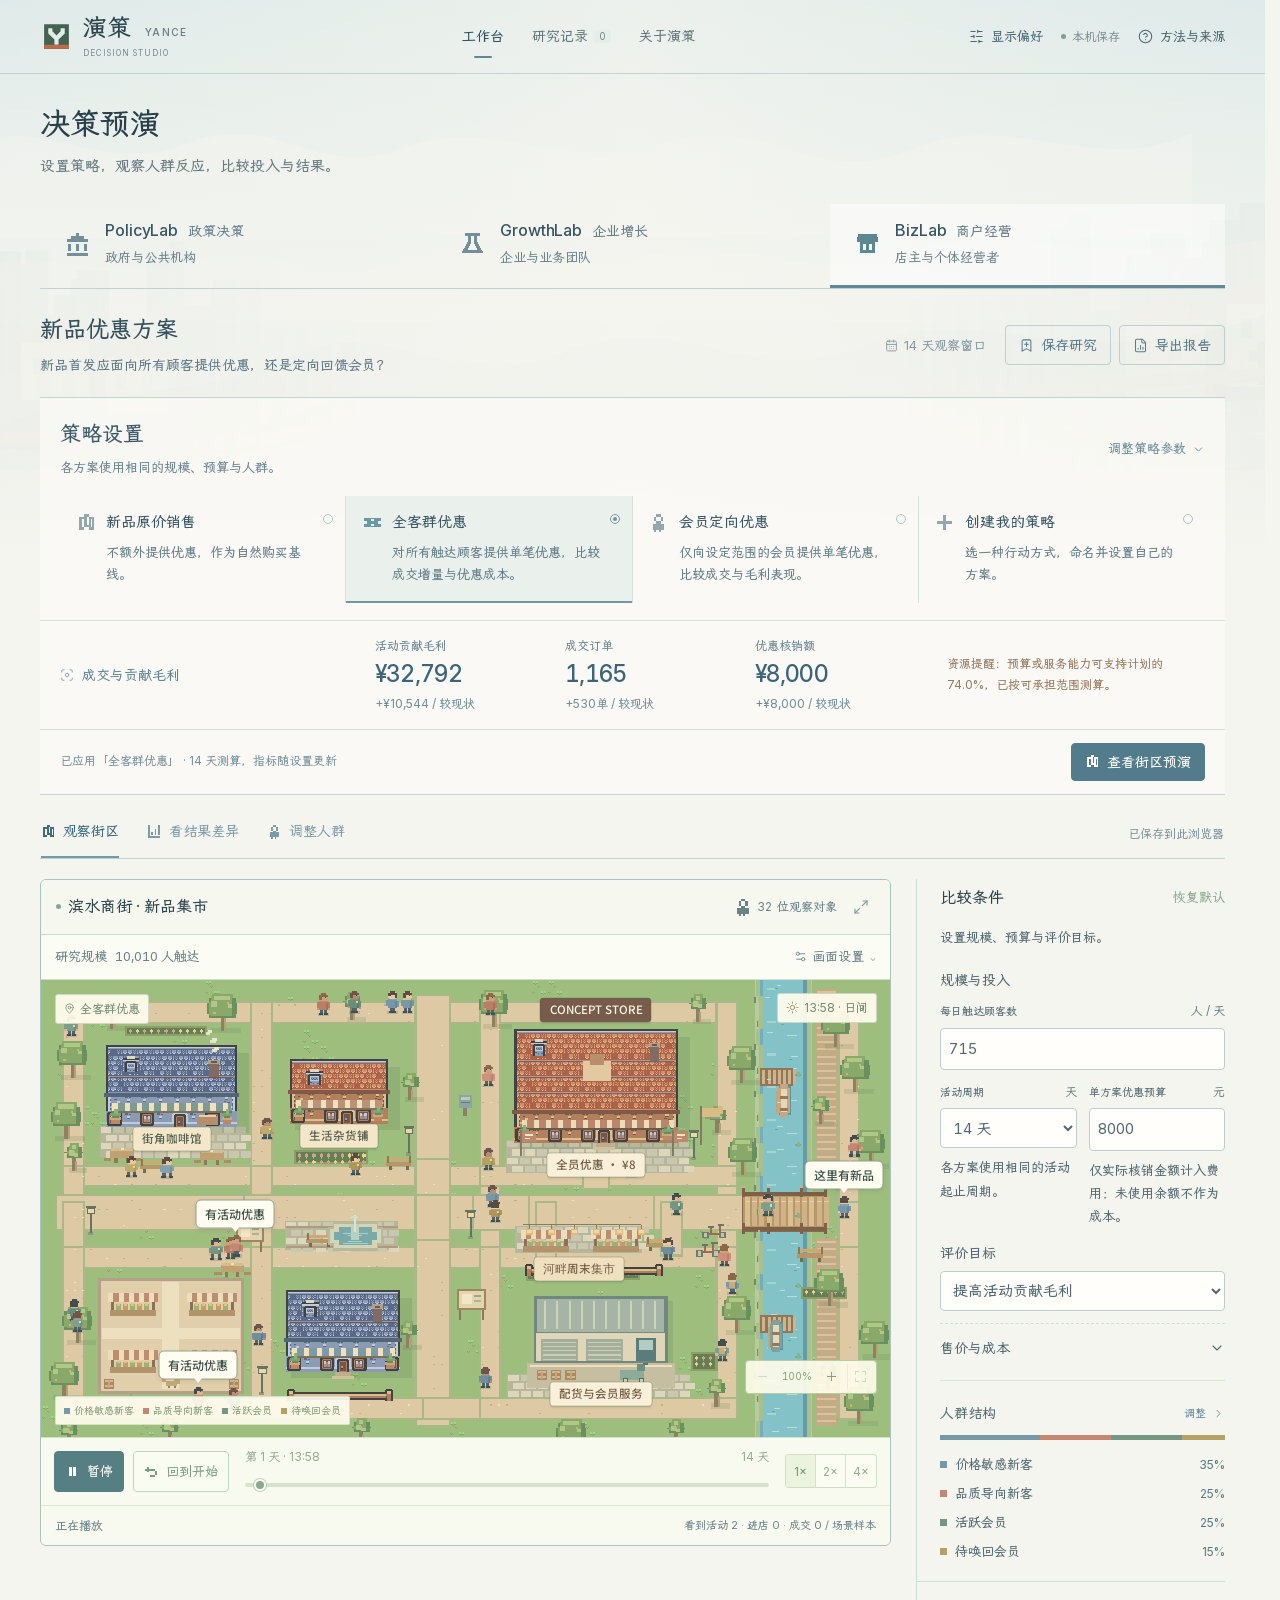
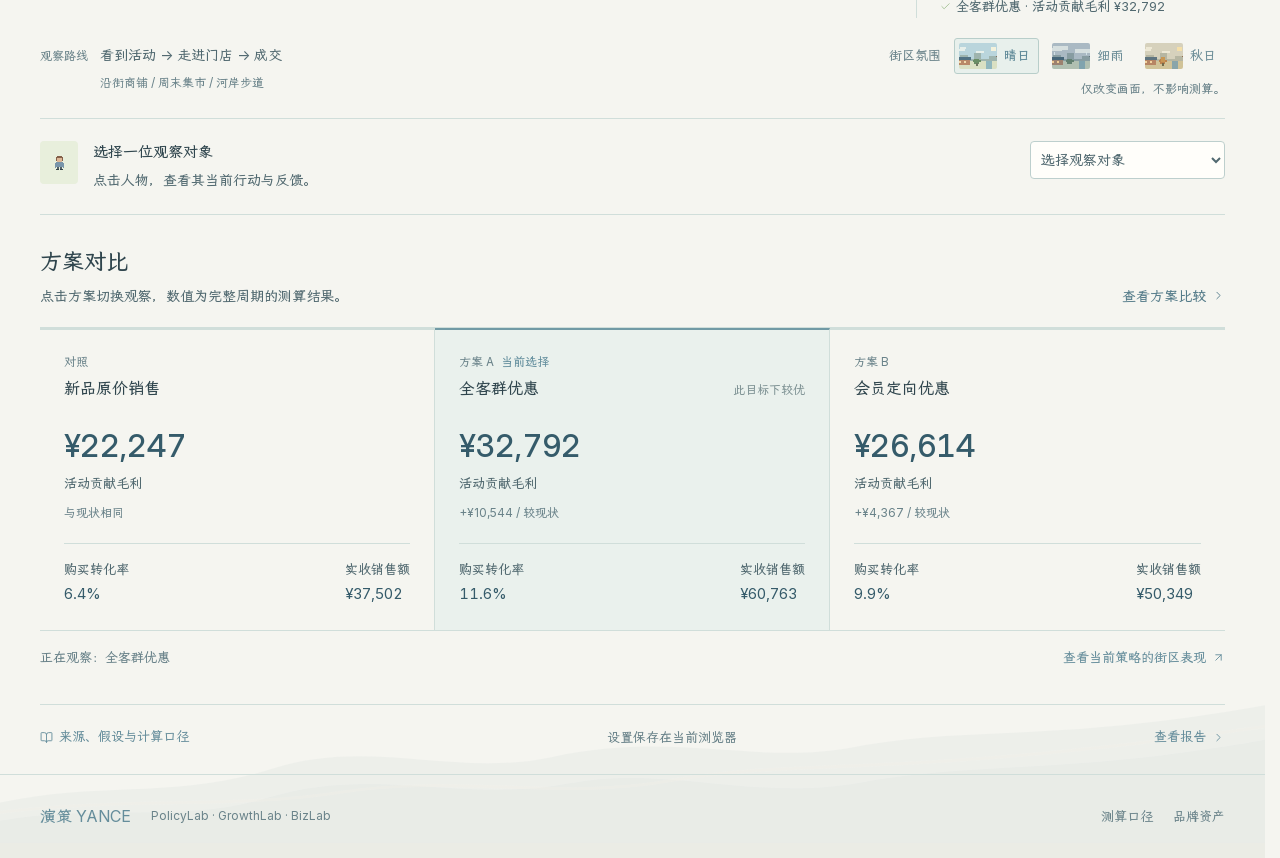
==== commit 0b53018e: "Polish product typography navigation and district scenes" ====
--- a/docs/index.html
+++ b/docs/index.html
@@ -6,6 +6,7 @@
 <meta name="description" content="演策 YANCE：为产品团队、店主与社区服务团队比较具体行动方案。设置自己的策略，查看结果差异，再决定如何实施。">
 <meta property="og:title" content="演策 YANCE · 决策预演工作台"><meta property="og:description" content="比较新用户引导、门店优惠与居民办事方案。">
 <title>演策 YANCE · 决策预演工作台</title>
+<link rel="preload" href="assets/yance-screen.woff2" as="font" type="font/woff2" crossorigin><link rel="preload" href="assets/inter-latin.woff2" as="font" type="font/woff2" crossorigin>
 <link rel="icon" href="assets/favicon.svg" type="image/svg+xml"><link rel="stylesheet" href="assets/fonts.css"><link rel="stylesheet" href="styles.css"><link rel="stylesheet" href="refinement.css"><link rel="stylesheet" href="interaction.css"><link rel="stylesheet" href="scene-polish.css"><link rel="stylesheet" href="product.css"><link rel="stylesheet" href="experience.css">
 <script defer src="assets/lucide.min.js"></script><script defer src="scenarios.js"></script><script defer src="town.js"></script><script defer src="app.js"></script>
 </head>
@@ -17,16 +18,13 @@
 <div class="header-actions"><button class="button quiet display-trigger" data-action="preferences" aria-label="显示与交互偏好"><i data-lucide="sliders-horizontal"></i><span>显示偏好</span></button><button class="button quiet mobile-library" data-action="library" aria-label="研究记录"><i data-lucide="bookmark"></i></button><span class="local-status"><i></i>本机保存</span><button class="button quiet" data-action="method"><i data-lucide="circle-help"></i><span>方法与来源</span></button></div>
 </header>
 <main class="site-main">
-<section class="intro">
-<div class="intro-copy"><div class="intro-label"><span class="fine-line"></span>演策 · 城市决策工作台</div><h1>先在街区里，试一试你的想法。</h1><p>选择一件要解决的事，调整策略，看看哪些人会改变、结果相差多少。</p></div>
-<nav class="workflow" aria-label="使用步骤"><button class="step" data-jump="module-tabs"><span class="step-number">01</span><span><b>选择产品</b><small>找到适合你的场景</small></span></button><button class="step" data-jump="strategy-workspace"><span class="step-number">02</span><span><b>试一套策略</b><small>调整行动与投入</small></span></button><button class="step" data-view="comparison"><span class="step-number">03</span><span><b>看结果差异</b><small>与现状放在一起比较</small></span></button></nav>
-</section>
+<section class="intro"><div class="intro-copy"><h1>决策预演</h1><p>设置策略，观察人群反应，比较投入与结果。</p></div></section>
 
 <section class="workspace" id="workspace" aria-label="决策工作台">
 <div class="module-navigation"><span class="module-prompt">选择适合你的产品</span><div class="module-tabs" id="module-tabs" role="tablist" aria-label="选择演策产品"></div></div>
 <div class="workspace-heading"><div><div class="module-caption" id="module-caption"></div><h2 id="study-title"></h2><p id="study-decision"></p></div><div class="heading-actions"><span class="period-stamp"><i data-lucide="calendar-days"></i><span id="period-label"></span></span><div class="study-actions"><button class="button" data-action="save"><i data-lucide="bookmark-plus"></i><span>保存研究</span></button><button class="button" data-action="report"><i data-lucide="file-chart-column"></i><span>导出报告</span></button></div></div></div>
 <section class="strategy-workspace" id="strategy-workspace" aria-labelledby="strategy-title">
-<header class="strategy-heading"><div><h3 id="strategy-title">先选一种做法，再调成你的策略。</h3><p>所有方案使用相同人群与预算，调整后即可看到差异。</p></div><button class="text-button" id="strategy-toggle" aria-expanded="true" aria-controls="strategy-editor">收起细节<i data-lucide="chevron-up"></i></button></header>
+<header class="strategy-heading"><div><h3 id="strategy-title">策略设置</h3><p>各方案使用相同的规模、预算与人群。</p></div><button class="text-button" id="strategy-toggle" aria-expanded="true" aria-controls="strategy-editor">收起细节<i data-lucide="chevron-up"></i></button></header>
 <div class="scheme-options" id="scheme-options" role="radiogroup" aria-label="选择要预演的策略"></div>
 <div class="strategy-editor" id="strategy-editor"><div class="strategy-detail"><div class="custom-identity" id="custom-identity" hidden><label class="field"><span>给策略起个名字</span><input id="custom-name" maxlength="40" placeholder="例如：周末会员专享"></label><label class="field"><span>选择行动方式</span><select id="custom-template"></select></label></div><div class="strategy-detail-heading"><span id="active-strategy-name"></span><button class="text-button" id="copy-strategy"><i data-lucide="copy-plus"></i>复制为我的策略</button></div><div id="variant-controls"></div><div class="custom-actions" id="custom-actions" hidden><span>参数独立保存，原有方案仍用于对照。</span><button class="text-button" id="undo-custom" disabled>撤销上次修改</button></div></div><div class="strategy-feedback"><div class="focus-heading"><i data-lucide="focus"></i><strong id="focus-title"></strong></div><p id="focus-copy"></p><div id="effect-metrics" class="metrics-inline" aria-label="当前策略与现状的指标差异"></div><p class="resource-feedback" id="resource-feedback"></p></div></div>
 <footer class="strategy-footer"><span id="change-status" role="status" aria-live="polite">当前策略已应用</span><button class="button primary transport-button" id="preview-strategy"><i data-lucide="play"></i>在街区中预演</button></footer>
@@ -49,11 +47,11 @@
 </section>
 
 </div>
-<aside class="settings" aria-labelledby="settings-title"><header><h3 id="settings-title">本次比较的条件</h3><button class="text-button" data-action="reset">恢复默认</button></header><div class="settings-body"><p class="settings-intro">填入实际规模与可用预算，让各方案在同一条件下比较。</p><div class="field-title">规模与投入</div><div id="main-controls" class="shared-fields"></div><label class="field"><span>这次最想改善什么？</span><select id="objective"></select></label><details class="advanced"><summary>售价、成本或服务能力<i data-lucide="chevron-down"></i></summary><div id="advanced-controls"></div></details><div class="settings-divider"></div><div class="field-title split">人群结构<button class="text-button" data-view="audience">调整<i data-lucide="chevron-right"></i></button></div><div class="mixbar" id="mini-mix" role="img" aria-label="人群比例"></div><div id="mix-summary" class="mix-summary"></div></div><footer><i data-lucide="check"></i><span id="settings-status">已应用当前参数</span></footer></aside>
+<aside class="settings" aria-labelledby="settings-title"><header><h3 id="settings-title">比较条件</h3><button class="text-button" data-action="reset">恢复默认</button></header><div class="settings-body"><p class="settings-intro">设置规模、预算与评价目标。</p><div class="field-title">规模与投入</div><div id="main-controls" class="shared-fields"></div><label class="field"><span>评价目标</span><select id="objective"></select></label><details class="advanced"><summary>售价、成本或服务能力<i data-lucide="chevron-down"></i></summary><div id="advanced-controls"></div></details><div class="settings-divider"></div><div class="field-title split">人群结构<button class="text-button" data-view="audience">调整<i data-lucide="chevron-right"></i></button></div><div class="mixbar" id="mini-mix" role="img" aria-label="人群比例"></div><div id="mix-summary" class="mix-summary"></div></div><footer><i data-lucide="check"></i><span id="settings-status">已应用当前参数</span></footer></aside>
 </div>
 <section class="scene-journal" aria-label="街区环境与观察重点"><div class="journal-copy"><span class="journal-kicker">观察路线</span><strong id="scene-purpose"></strong><span id="scene-landmark-tags" class="scene-landmark-tags"></span></div><div class="environment-picker"><span>街区氛围</span><div id="environment-options" role="group" aria-label="街区氛围，不影响测算"></div><small>仅改变画面，不影响测算。</small></div></section>
-<section class="observer" aria-labelledby="observer-title"><div class="portrait" id="portrait"><span class="pixel-person" aria-hidden="true"></span></div><div class="observation"><div class="observation-meta"><h3 id="observer-title">场景观察</h3><span id="observer-status">尚未选择对象</span></div><p id="observer-quote">选择一位场景人物，查看其目标、约束与当前行为。</p></div><label class="sr-only" for="visitor-select">选择场景对象</label><select id="visitor-select"><option value="">选择场景对象</option></select></section>
-<section class="quick-comparison" aria-label="当前方案结果"><div class="section-heading"><div><h3>你的选择，和其他做法相差多少？</h3><p>选中标记只代表你正在观察的策略；点击卡片可原地切换。</p></div><button class="text-button" data-view="comparison">查看方案比较<i data-lucide="chevron-right"></i></button></div>
+<section class="observer" aria-labelledby="observer-title"><div class="portrait" id="portrait"><span class="pixel-person" aria-hidden="true"></span></div><div class="observation"><div class="observation-meta"><h3 id="observer-title">场景观察</h3><span id="observer-status" hidden>尚未选择对象</span></div><p id="observer-quote">选择一位场景人物，查看其目标、约束与当前行为。</p></div><label class="sr-only" for="visitor-select">选择场景对象</label><select id="visitor-select"><option value="">选择场景对象</option></select></section>
+<section class="quick-comparison" aria-label="当前方案结果"><div class="section-heading"><div><h3>方案对比</h3><p>点击方案切换观察，数值为完整周期的测算结果。</p></div><button class="text-button" data-view="comparison">查看方案比较<i data-lucide="chevron-right"></i></button></div>
 <div class="scenario-cards" id="scenario-cards"></div><div class="comparison-actions"><span id="selection-feedback" role="status"></span><button class="text-button" id="observe-selection">查看当前策略的街区表现<i data-lucide="arrow-up-right"></i></button></div>
 </section>
 </section>
@@ -62,26 +60,26 @@
 <div class="comparison-lead"><div><span class="small-label" id="comparison-selected">当前选择的结果</span><h3 id="recommendation"></h3><p id="recommendation-detail"></p></div><span id="recommendation-tag" class="recommendation-tag"></span></div><div class="ranking-note" id="ranking-note"></div><button class="text-button" id="adopt-recommended">查看领先方案</button><div class="stat-grid" id="stats"></div>
 <div class="analysis-grid"><article class="analysis-panel"><div class="panel-title"><h3 id="chart-title"></h3><span id="chart-unit"></span></div><div id="result-chart"></div><p class="caption">在相同周期和人群结构下比较；结果随假设条件变化。</p></article><article class="analysis-panel"><div class="panel-title"><h3>结果解读</h3></div><div id="insights"></div></article></div>
 <article class="analysis-panel comparison-table"><div class="panel-title"><h3>完整指标对照</h3><span id="comparison-population"></span></div><div class="table-wrap"><table><thead id="table-head"></thead><tbody id="table-body"></tbody></table></div></article>
-<section class="validation"><div><span class="small-label">研究下一步</span><h3>制定实际验证计划。</h3></div><ol id="validation-steps"></ol></section>
+<section class="validation"><div><span class="small-label">研究下一步</span><h3>验证计划</h3></div><ol id="validation-steps"></ol></section>
 </section>
 
 <section class="view" id="view-audience" role="tabpanel" aria-labelledby="tab-audience" tabindex="-1" hidden aria-label="人群画像">
-<div class="section-heading"><div><h3 id="audience-title"></h3><p>按行为动机与实际约束区分人群，调整各类人群的占比。</p></div><span class="quiet-badge">可调人群结构</span></div>
+<div class="section-heading"><div><h3 id="audience-title"></h3><p>调整各类人群比例，合计为 100%。</p></div></div>
 <div class="audience-toolbar"><span>当前结构</span><button class="button small" id="reset-audience"><i data-lucide="rotate-ccw"></i>恢复默认结构</button><span class="caption">调整一类占比，其余自动分配，合计 100%。</span></div>
 <div class="audience-cards" id="audience-cards"></div><div class="audience-summary"><div><h4>构成一览</h4><div class="mixbar large" id="full-mix"></div><div id="full-mix-legend" class="mix-summary"></div></div><div><h4>如何定义这些人群</h4><p id="audience-definition"></p></div></div>
 </section>
 </div>
-<div class="workspace-foot"><button class="text-button" data-action="method"><i data-lucide="book-open"></i>来源、假设与计算口径</button><span>行业情景参数 · 每次结果可复现</span><button class="text-button" data-action="report">查看报告<i data-lucide="chevron-right"></i></button></div>
+<div class="workspace-foot"><button class="text-button" data-action="method"><i data-lucide="book-open"></i>来源、假设与计算口径</button><span>设置保存在当前浏览器</span><button class="text-button" data-action="report">查看报告<i data-lucide="chevron-right"></i></button></div>
 </section>
-<section class="closing"><div class="closing-title">把想法放进街区，<br><span>把判断带回现实。</span></div><div class="closing-detail"><p>研究设置保存在当前浏览器。<br>请基于实际业务数据校准模型假设。</p><a href="brand.html">品牌与设计资产<i data-lucide="chevron-right"></i></a></div></section>
+
 </main>
-<footer class="site-footer"><a class="footer-brand" href="./">演策 YANCE</a><span>Scenario planning for better decisions.</span><div><button data-action="method">测算口径</button><a href="brand.html">品牌资产</a></div></footer>
+<footer class="site-footer"><a class="footer-brand" href="./">演策 YANCE</a><span>PolicyLab · GrowthLab · BizLab</span><div><button data-action="method">测算口径</button><a href="brand.html">品牌资产</a></div></footer>
 
 <dialog id="report-dialog" aria-labelledby="report-title"><header class="dialog-header"><div><span class="small-label">YANCE / 决策研究</span><h2 id="report-title">决策报告</h2></div><button class="icon-button" data-close aria-label="关闭报告" data-tooltip="关闭报告"><i data-lucide="x"></i></button></header><div class="dialog-body"><label class="field"><span>报告标题</span><input id="report-name" maxlength="100"></label><div id="report-body"></div></div><footer class="dialog-actions"><button class="button" id="csv-export"><i data-lucide="table-2"></i>导出指标表</button><button class="button" id="report-print"><i data-lucide="printer"></i>打印报告</button><button class="button primary" id="html-export"><i data-lucide="download"></i>下载 HTML 报告</button></footer></dialog>
 <dialog id="method-dialog" aria-labelledby="method-title"><header class="dialog-header"><div><span class="small-label">YANCE / 方法与来源</span><h2 id="method-title">数据来源与测算口径</h2></div><button class="icon-button" data-close aria-label="关闭说明" data-tooltip="关闭说明"><i data-lucide="x"></i></button></header><div class="dialog-body" id="method-body"></div></dialog>
-<dialog id="save-dialog" aria-labelledby="save-title"><header class="dialog-header"><div><span class="small-label">保存到本地研究记录</span><h2 id="save-title">保存当前研究。</h2></div><button class="icon-button" data-close aria-label="关闭保存窗口" data-tooltip="关闭窗口"><i data-lucide="x"></i></button></header><form id="save-form"><div class="dialog-body"><label class="field"><span>研究名称</span><input id="study-name" maxlength="80" required></label><p class="caption">场景、方案、人群与参数将保存到本浏览器，可在「研究记录」中继续。</p></div><footer class="dialog-actions"><button type="button" class="button" data-close>取消</button><button class="button primary" type="submit">保存研究</button></footer></form></dialog>
+<dialog id="save-dialog" aria-labelledby="save-title"><header class="dialog-header"><div><span class="small-label">保存到本地研究记录</span><h2 id="save-title">保存研究</h2></div><button class="icon-button" data-close aria-label="关闭保存窗口" data-tooltip="关闭窗口"><i data-lucide="x"></i></button></header><form id="save-form"><div class="dialog-body"><label class="field"><span>研究名称</span><input id="study-name" maxlength="80" required></label><p class="caption">场景、方案、人群与参数将保存到本浏览器，可在「研究记录」中继续。</p></div><footer class="dialog-actions"><button type="button" class="button" data-close>取消</button><button class="button primary" type="submit">保存研究</button></footer></form></dialog>
 <dialog id="library-dialog" aria-labelledby="library-title"><header class="dialog-header"><div><span class="small-label">YANCE / 本地记录</span><h2 id="library-title">研究记录</h2></div><button class="icon-button" data-close aria-label="关闭研究列表" data-tooltip="关闭列表"><i data-lucide="x"></i></button></header><div class="dialog-body" id="library-body"></div></dialog>
-<dialog id="preferences-dialog" aria-labelledby="preferences-title"><header class="dialog-header"><div><span class="small-label">工作台偏好</span><h2 id="preferences-title">调整到合适的观看方式。</h2></div><button class="icon-button" data-close aria-label="关闭显示偏好" data-tooltip="关闭窗口"><i data-lucide="x"></i></button></header><div class="dialog-body preferences-body">
+<dialog id="preferences-dialog" aria-labelledby="preferences-title"><header class="dialog-header"><div><span class="small-label">工作台偏好</span><h2 id="preferences-title">显示偏好</h2></div><button class="icon-button" data-close aria-label="关闭显示偏好" data-tooltip="关闭窗口"><i data-lucide="x"></i></button></header><div class="dialog-body preferences-body">
 <fieldset class="preference-group"><legend>文字大小</legend><div class="preference-options" role="group" aria-label="文字大小"><button data-pref="textScale" data-value="100" aria-pressed="true"><span class="type-example">Aa</span>标准</button><button data-pref="textScale" data-value="112" aria-pressed="false"><span class="type-example type-medium">Aa</span>较大</button><button data-pref="textScale" data-value="125" aria-pressed="false"><span class="type-example type-large">Aa</span>大字</button></div><p>仅调整界面文字；地图人物与场景缩放独立控制。</p></fieldset>
 <fieldset class="preference-group"><legend>界面间距</legend><div class="preference-options"><button data-pref="density" data-value="comfortable" aria-pressed="true"><i data-lucide="rows-2"></i>舒适</button><button data-pref="density" data-value="compact" aria-pressed="false"><i data-lucide="rows-3"></i>紧凑</button></div></fieldset>
 <fieldset class="preference-group"><legend>场景窗口</legend><div class="preference-options"><button data-pref="sceneSize" data-value="compact" aria-pressed="false">小窗</button><button data-pref="sceneSize" data-value="balanced" aria-pressed="true">标准</button><button data-pref="sceneSize" data-value="large" aria-pressed="false">大窗</button></div><p>窗口随屏幕调整；大窗采用宽幅布局。放大地图后可拖动查看细节。</p></fieldset>
@@ -89,7 +87,7 @@
 <div class="preference-row"><div><label for="pref-autoplay">新场景自动播放</label><p>关闭后，新打开的场景保持静止，点击播放启动。</p></div><label class="switch"><input id="pref-autoplay" type="checkbox" data-pref-check="autoplay" checked><span aria-hidden="true"></span></label></div>
 <div class="preference-row"><div><label for="pref-speed">默认播放速度</label><p>与场景工具条的播放速度同步。</p></div><select id="pref-speed" data-pref-select="speed"><option value="1">1×</option><option value="2">2×</option><option value="4">4×</option></select></div>
 <div class="preference-row"><div><label for="pref-hints">显示场景提示</label><p>控制地图上的操作提示，不影响人物详情和报告。</p></div><label class="switch"><input id="pref-hints" type="checkbox" data-pref-check="hints" checked><span aria-hidden="true"></span></label></div>
-<div class="preference-preview"><strong>当前研究中的每一个选择</strong><span>方案设置、人群结构和报告正文使用当前字号。</span></div>
+<div class="preference-preview"><strong>策略、数据与场景</strong><span>界面字号与地图缩放可分别调整。</span></div>
 <p class="preference-note" id="preference-note" role="status">偏好即时生效，仅保存到当前浏览器。</p></div><footer class="dialog-actions"><button class="button" id="reset-preferences">恢复默认偏好</button><button class="button primary" data-close>完成</button></footer></dialog>
 <div class="toast" id="toast" role="status" aria-live="polite"></div><noscript>请启用 JavaScript 以使用情景预演。您仍可查看<a href="brand.html">品牌介绍</a>。</noscript>
 </body></html>
--- a/docs/assets/fonts.css
+++ b/docs/assets/fonts.css
@@ -34,3 +34,7 @@
   font-display: swap;
   src: url(yance-title-1.woff2) format('woff2');
 }
+/* Screen reading family, with complete static copy and common GB2312 characters. */
+@font-face{font-family:"Yance Screen";font-style:normal;font-weight:400;font-display:swap;src:url("yance-screen.woff2") format("woff2")}
+@font-face{font-family:"Inter";font-style:normal;font-weight:100 900;font-display:swap;src:url("inter-latin.woff2") format("woff2");unicode-range:U+0000-024F,U+2000-20CF,U+2190-21FF}
+@font-face{font-family:"Yance Screen";font-style:normal;font-weight:400;font-display:swap;src:url("yance-screen-common.woff2") format("woff2");unicode-range:U+A4,U+A7,U+A8,U+B0,U+B1,U+E0,U+E1,U+E8,U+E9,U+EA,U+EC,U+ED,U+F2,U+F3,U+F9,U+FA,U+FC,U+101,U+113,U+11B,U+12B,U+14D,U+16B,U+1CE,U+1D0,U+1D2,U+1D4,U+1D6,U+1D8,U+1DA,U+1DC,U+2C7,U+2C9,U+391,U+392,U+393,U+394,U+395,U+396,U+397,U+398,U+399,U+39A,U+39B,U+39C,U+39D,U+39E,U+39F,U+3A0,U+3A1,U+3A3,U+3A4,U+3A5,U+3A6,U+3A7,U+3A8,U+3A9,U+3B1,U+3B2,U+3B3,U+3B4,U+3B5,U+3B6,U+3B7,U+3B8,U+3B9,U+3BA,U+3BB,U+3BC,U+3BD,U+3BE,U+3BF,U+3C0,U+3C1,U+3C3,U+3C4,U+3C5,U+3C6,U+3C7,U+3C8,U+3C9,U+401,U+410,U+411,U+412,U+413,U+414,U+415,U+416,U+417,U+418,U+419,U+41A,U+41B,U+41C,U+41D,U+41E,U+41F,U+420,U+421,U+422,U+423,U+424,U+425,U+426,U+427,U+428,U+429,U+42A,U+42B,U+42C,U+42D,U+42E,U+42F,U+430,U+431,U+432,U+433,U+434,U+435,U+436,U+437,U+438,U+439,U+43A,U+43B,U+43C,U+43D,U+43E,U+43F,U+440,U+441,U+442,U+443,U+444,U+445,U+446,U+447,U+448,U+449,U+44A,U+44B,U+44C,U+44D,U+44E,U+44F,U+451,U+2015,U+2016,U+2018,U+2019,U+2030,U+2032,U+2033,U+203B,U+2103,U+2116,U+2160,U+2161,U+2162,U+2163,U+2164,U+2165,U+2166,U+2167,U+2168,U+2169,U+216A,U+216B,U+2190,U+2191,U+2193,U+2208,U+220F,U+2211,U+221A,U+221D,U+221E,U+2220,U+2225,U+2227,U+2228,U+2229,U+222A,U+222B,U+222E,U+2234,U+2235,U+2236,U+2237,U+223D,U+2248,U+224C,U+2260,U+2261,U+2264,U+2265,U+226E,U+226F,U+2299,U+22A5,U+2312,U+2460,U+2461,U+2462,U+2463,U+2464,U+2465,U+2466,U+2467,U+2468,U+2469,U+2474,U+2475,U+2476,U+2477,U+2478,U+2479,U+247A,U+247B,U+247C,U+247D,U+247E,U+247F,U+2480,U+2481,U+2482,U+2483,U+2484,U+2485,U+2486,U+2487,U+2488,U+2489,U+248A,U+248B,U+248C,U+248D,U+248E,U+248F,U+2490,U+2491,U+2492,U+2493,U+2494,U+2495,U+2496,U+2497,U+2498,U+2499,U+249A,U+249B,U+2500,U+2501,U+2502,U+2503,U+2504,U+2505,U+2506,U+2507,U+2508,U+2509,U+250A,U+250B,U+250C,U+250D,U+250E,U+250F,U+2510,U+2511,U+2512,U+2513,U+2514,U+2515,U+2516,U+2517,U+2518,U+2519,U+251A,U+251B,U+251C,U+251D,U+251E,U+251F,U+2520,U+2521,U+2522,U+2523,U+2524,U+2525,U+2526,U+2527,U+2528,U+2529,U+252A,U+252B,U+252C,U+252D,U+252E,U+252F,U+2530,U+2531,U+2532,U+2533,U+2534,U+2535,U+2536,U+2537,U+2538,U+2539,U+253A,U+253B,U+253C,U+253D,U+253E,U+253F,U+2540,U+2541,U+2542,U+2543,U+2544,U+2545,U+2546,U+2547,U+2548,U+2549,U+254A,U+254B,U+25A0,U+25A1,U+25B2,U+25B3,U+25C6,U+25C7,U+25CB,U+25CE,U+25CF,U+2605,U+2606,U+2640,U+2642,U+3041,U+3042,U+3043,U+3044,U+3045,U+3046,U+3047,U+3048,U+3049,U+304A,U+304B,U+304C,U+304D,U+304E,U+304F,U+3050,U+3051,U+3052,U+3053,U+3054,U+3055,U+3056,U+3057,U+3058,U+3059,U+305A,U+305B,U+305C,U+305D,U+305E,U+305F,U+3060,U+3061,U+3062,U+3063,U+3064,U+3065,U+3066,U+3067,U+3068,U+3069,U+306A,U+306B,U+306C,U+306D,U+306E,U+306F,U+3070,U+3071,U+3072,U+3073,U+3074,U+3075,U+3076,U+3077,U+3078,U+3079,U+307A,U+307B,U+307C,U+307D,U+307E,U+307F,U+3080,U+3081,U+3082,U+3083,U+3084,U+3085,U+3086,U+3087,U+3088,U+3089,U+308A,U+308B,U+308C,U+308D,U+308E,U+308F,U+3090,U+3091,U+3092,U+3093,U+30A1,U+30A2,U+30A3,U+30A4,U+30A5,U+30A6,U+30A7,U+30A8,U+30A9,U+30AA,U+30AB,U+30AC,U+30AD,U+30AE,U+30AF,U+30B0,U+30B1,U+30B2,U+30B3,U+30B4,U+30B5,U+30B6,U+30B7,U+30B8,U+30B9,U+30BA,U+30BB,U+30BC,U+30BD,U+30BE,U+30BF,U+30C0,U+30C1,U+30C2,U+30C3,U+30C4,U+30C5,U+30C6,U+30C7,U+30C8,U+30C9,U+30CA,U+30CB,U+30CC,U+30CD,U+30CE,U+30CF,U+30D0,U+30D1,U+30D2,U+30D3,U+30D4,U+30D5,U+30D6,U+30D7,U+30D8,U+30D9,U+30DA,U+30DB,U+30DC,U+30DD,U+30DE,U+30DF,U+30E0,U+30E1,U+30E2,U+30E3,U+30E4,U+30E5,U+30E6,U+30E7,U+30E8,U+30E9,U+30EA,U+30EB,U+30EC,U+30ED,U+30EE,U+30EF,U+30F0,U+30F1,U+30F2,U+30F3,U+30F4,U+30F5,U+30F6,U+30FB,U+3105,U+3106,U+3107,U+3108,U+3109,U+310A,U+310B,U+310C,U+310D,U+310E,U+310F,U+3110,U+3111,U+3112,U+3113,U+3114,U+3115,U+3116,U+3117,U+3118,U+3119,U+311A,U+311B,U+311C,U+311D,U+311E,U+311F,U+3120,U+3121,U+3122,U+3123,U+3124,U+3125,U+3126,U+3127,U+3128,U+3129,U+3220,U+3221,U+3222,U+3223,U+3224,U+3225,U+3226,U+3227,U+3228,U+3229,U+4E01,U+4E03,U+4E07,U+4E08,U+4E0C,U+4E10,U+4E11,U+4E15,U+4E16,U+4E18,U+4E19,U+4E1B,U+4E1C,U+4E1D,U+4E1E,U+4E22,U+4E25,U+4E27,U+4E28,U+4E2B,U+4E2C,U+4E30,U+4E32,U+4E34,U+4E36,U+4E38,U+4E39,U+4E3D,U+4E3E,U+4E3F,U+4E43,U+4E45,U+4E47,U+4E48,U+4E4C,U+4E4D,U+4E4E,U+4E4F,U+4E52,U+4E53,U+4E54,U+4E56,U+4E58,U+4E59,U+4E5C,U+4E5D,U+4E5E,U+4E60,U+4E61,U+4E69,U+4E71,U+4E73,U+4E7E,U+4E89,U+4E8C,U+4E8D,U+4E8F,U+4E91,U+4E93,U+4E95,U+4E98,U+4E9A,U+4E9F,U+4EA0,U+4EA1,U+4EA2,U+4EA5,U+4EA6,U+4EA8,U+4EA9,U+4EAC,U+4EAD,U+4EAE,U+4EB2,U+4EB3,U+4EB5,U+4EBB,U+4EBF,U+4EC0,U+4EC1,U+4EC2,U+4EC3,U+4EC4,U+4EC6,U+4EC7,U+4EC9,U+4ECA,U+4ED1,U+4ED3,U+4ED4,U+4ED5,U+4ED7,U+4ED9,U+4EDD,U+4EDE,U+4EDF,U+4EE1,U+4EE4,U+4EE8,U+4EEA,U+4EEB,U+4EEC,U+4EF0,U+4EF2,U+4EF3,U+4EF5,U+4EFF,U+4F09,U+4F0A,U+4F0D,U+4F0E,U+4F0F,U+4F10,U+4F17,U+4F19,U+4F1B,U+4F1E,U+4F1F,U+4F22,U+4F24,U+4F25,U+4F26,U+4F27,U+4F2A,U+4F2B,U+4F2F,U+4F32,U+4F36,U+4F38,U+4F3A,U+4F3C,U+4F3D,U+4F43,U+4F50,U+4F51,U+4F57,U+4F58,U+4F5A,U+4F5B,U+4F5D,U+4F5E,U+4F5F,U+4F63,U+4F64,U+4F65,U+4F67,U+4F69,U+4F6C,U+4F6F,U+4F70,U+4F73,U+4F74,U+4F76,U+4F7B,U+4F7C,U+4F7E,U+4F83,U+4F84,U+4F88,U+4F89,U+4F8D,U+4F8F,U+4F91,U+4F94,U+4F97,U+4FA0,U+4FA3,U+4FA5,U+4FA6,U+4FA7,U+4FA8,U+4FA9,U+4FAA,U+4FAC,U+4FAE,U+4FAF,U+4FB5,U+4FC4,U+4FC5,U+4FCA,U+4FCE,U+4FCF,U+4FD0,U+4FD1,U+4FD7,U+4FD8,U+4FDA,U+4FDC,U+4FDE,U+4FDF,U+4FE3,U+4FE6,U+4FE8,U+4FE9,U+4FEA,U+4FED,U+4FF1,U+4FF3,U+4FF8,U+4FFA,U+4FFE,U+500C,U+500F,U+5012,U+5014,U+5018,U+501A,U+501C,U+501F,U+5021,U+5025,U+5026,U+5028,U+5029,U+502A,U+502C,U+502D,U+502E,U+503A,U+5043,U+5048,U+504C,U+504E,U+5055,U+5065,U+506C,U+5076,U+5077,U+507B,U+507E,U+507F,U+5080,U+5085,U+5088,U+50A3,U+50A5,U+50A7,U+50A8,U+50A9,U+50AC,U+50B2,U+50BA,U+50BB,U+50D6,U+50DA,U+50E6,U+50E7,U+50EC,U+50ED,U+50EE,U+50F3,U+50F5,U+50FB,U+5106,U+5107,U+510B,U+5112,U+5121,U+513F,U+5140,U+5144,U+5145,U+5146,U+514B,U+5151,U+5154,U+5155,U+5156,U+515A,U+515C,U+5162,U+516B,U+516D,U+516E,U+5170,U+5174,U+5175,U+5178,U+5179,U+517B,U+517C,U+517D,U+5180,U+5181,U+5182,U+5188,U+5189,U+518C,U+5192,U+5195,U+5196,U+5197,U+5199,U+519B,U+519C,U+51A0,U+51A2,U+51A4,U+51A5,U+51AB,U+51AC,U+51B0,U+51B1,U+51B2,U+51B5,U+51B6,U+51B7,U+51BB,U+51BC,U+51BD,U+51C4,U+51C7,U+51C9,U+51CB,U+51CC,U+51DB,U+51DD,U+51E1,U+51E4,U+51EB,U+51ED,U+51EF,U+51F0,U+51F3,U+51F5,U+51F6,U+51F8,U+51F9,U+51FC,U+51FD,U+51FF,U+5200,U+5201,U+5202,U+5203,U+5208,U+520A,U+520D,U+520E,U+5211,U+5216,U+5218,U+521A,U+5228,U+522D,U+522E,U+5233,U+5238,U+5239,U+523A,U+523B,U+523D,U+523F,U+5240,U+5241,U+5242,U+5243,U+524A,U+524C,U+5250,U+5251,U+5254,U+5256,U+525C,U+525E,U+5261,U+5265,U+5267,U+526A,U+526F,U+5272,U+527D,U+527F,U+5281,U+5282,U+5288,U+5290,U+5293,U+529D,U+52A2,U+52A3,U+52AA,U+52AB,U+52AC,U+52AD,U+52B1,U+52B2,U+52B3,U+52BE,U+52BF,U+52C3,U+52C7,U+52C9,U+52CB,U+52D0,U+52D2,U+52D6,U+52D8,U+52DF,U+52F0,U+52F9,U+52FA,U+52FE,U+52FF,U+5300,U+5306,U+5308,U+530D,U+530F,U+5310,U+5315,U+5317,U+5319,U+531A,U+531D,U+5320,U+5321,U+5323,U+5326,U+532A,U+532E,U+533B,U+533E,U+5341,U+5343,U+5345,U+5347,U+5348,U+5349,U+534A,U+534E,U+5351,U+5352,U+5353,U+5356,U+5357,U+535A,U+535C,U+535E,U+535F,U+5361,U+5362,U+5363,U+5364,U+5366,U+5367,U+5369,U+536B,U+536E,U+536F,U+5371,U+5375,U+5377,U+5378,U+537A,U+537F,U+5382,U+5384,U+5389,U+538C,U+538D,U+5395,U+5398,U+539A,U+539D,U+53A2,U+53A3,U+53A5,U+53A6,U+53A8,U+53A9,U+53AE,U+53B6,U+53BF,U+53C1,U+53C8,U+53C9,U+53CB,U+53CC,U+53D4,U+53D9,U+53DB,U+53DF,U+53E4,U+53E5,U+53E8,U+53E9,U+53EB,U+53EC,U+53ED,U+53EE,U+53F1,U+53F3,U+53F5,U+53F8,U+53F9,U+53FB,U+53FC,U+53FD,U+5401,U+5403,U+5406,U+5409,U+540A,U+540F,U+5410,U+5412,U+5413,U+5415,U+5416,U+541B,U+541D,U+541E,U+541F,U+5420,U+5421,U+5423,U+5427,U+5428,U+5429,U+542C,U+542D,U+542E,U+5431,U+5432,U+5435,U+5438,U+5439,U+543B,U+543C,U+543E,U+5440,U+5443,U+5446,U+544B,U+5450,U+5452,U+5453,U+5454,U+5455,U+5456,U+5457,U+5459,U+545B,U+545C,U+5462,U+5464,U+5466,U+5471,U+5472,U+5473,U+5475,U+5476,U+5477,U+5478,U+547B,U+547C,U+5480,U+5482,U+5484,U+5486,U+548B,U+548E,U+548F,U+5490,U+5492,U+5494,U+5495,U+5499,U+549A,U+549B,U+549D,U+54A3,U+54A4,U+54A6,U+54A7,U+54A9,U+54AA,U+54AB,U+54AC,U+54AD,U+54AF,U+54B1,U+54B3,U+54B4,U+54B8,U+54BB,U+54BD,U+54BF,U+54C0,U+54C2,U+54C4,U+54C6,U+54C7,U+54C8,U+54C9,U+54CC,U+54CE,U+54CF,U+54D0,U+54D1,U+54D2,U+54D3,U+54D4,U+54D5,U+54D7,U+54D9,U+54DA,U+54DC,U+54DD,U+54DE,U+54DF,U+54E5,U+54E6,U+54E7,U+54E8,U+54E9,U+54ED,U+54EE,U+54F2,U+54F3,U+54FA,U+54FC,U+54FD,U+54FF,U+5501,U+5506,U+5507,U+5509,U+550F,U+5511,U+5514,U+551B,U+5520,U+5522,U+5523,U+5527,U+552A,U+552C,U+552F,U+5530,U+5531,U+5533,U+5537,U+553C,U+553E,U+553F,U+5541,U+5543,U+5544,U+5549,U+554A,U+5550,U+5555,U+5556,U+555C,U+5564,U+5565,U+5566,U+5567,U+556A,U+556C,U+556D,U+556E,U+5575,U+5576,U+5577,U+5578,U+557B,U+557C,U+557E,U+5580,U+5581,U+5582,U+5583,U+5584,U+5587,U+5588,U+5589,U+558A,U+558B,U+558F,U+5591,U+5594,U+5598,U+5599,U+559C,U+559D,U+559F,U+55A7,U+55B1,U+55B3,U+55B5,U+55B7,U+55B9,U+55BB,U+55BD,U+55BE,U+55C4,U+55C5,U+55C9,U+55CC,U+55CD,U+55D1,U+55D2,U+55D3,U+55D4,U+55D6,U+55DC,U+55DD,U+55DF,U+55E1,U+55E3,U+55E4,U+55E5,U+55E6,U+55E8,U+55EA,U+55EB,U+55EC,U+55EF,U+55F2,U+55F3,U+55F5,U+55F7,U+55FD,U+55FE,U+5600,U+5601,U+5608,U+560C,U+560E,U+560F,U+5618,U+561B,U+561E,U+561F,U+5623,U+5624,U+5627,U+562C,U+562D,U+5631,U+5632,U+5634,U+5636,U+5639,U+563B,U+563F,U+564C,U+564D,U+564E,U+5654,U+5657,U+5658,U+5659,U+565C,U+5662,U+5664,U+5669,U+566A,U+566B,U+566C,U+5671,U+5676,U+567B,U+567C,U+5685,U+5686,U+568E,U+568F,U+5693,U+56A3,U+56AF,U+56B7,U+56BC,U+56CA,U+56D4,U+56D7,U+56DA,U+56DD,U+56DF,U+56E1,U+56E4,U+56EB,U+56F0,U+56F1,U+56F5,U+56F9,U+56FD,U+56FF,U+5703,U+5704,U+5706,U+5708,U+5709,U+570A,U+571C,U+5723,U+5729,U+572A,U+572C,U+572D,U+572E,U+572F,U+5733,U+5739,U+573B,U+573E,U+5740,U+5742,U+574C,U+574D,U+574E,U+574F,U+5750,U+5751,U+5757,U+575A,U+575B,U+575C,U+575D,U+575E,U+575F,U+5760,U+5761,U+5764,U+5766,U+5768,U+5769,U+576A,U+576B,U+576D,U+576F,U+5773,U+5776,U+5777,U+577B,U+577C,U+5782,U+5783,U+5784,U+5785,U+5786,U+578C,U+5792,U+5793,U+579B,U+57A0,U+57A1,U+57A2,U+57A3,U+57A4,U+57A6,U+57A7,U+57A9,U+57AB,U+57AD,U+57AE,U+57B2,U+57B4,U+57B8,U+57C2,U+57C3,U+57CB,U+57CF,U+57D2,U+57D4,U+57D5,U+57D8,U+57D9,U+57DA,U+57DD,U+57E0,U+57E4,U+57ED,U+57EF,U+57F4,U+57F8,U+57F9,U+57FD,U+5800,U+5802,U+5806,U+5807,U+580B,U+580D,U+5811,U+5815,U+5819,U+581E,U+5820,U+5821,U+5824,U+582A,U+5830,U+5835,U+5844,U+584C,U+584D,U+5851,U+5854,U+5858,U+585E,U+5865,U+586B,U+586C,U+587E,U+5880,U+5881,U+5885,U+5889,U+5892,U+5893,U+589A,U+589F,U+58A9,U+58BC,U+58C1,U+58C5,U+58D1,U+58D5,U+58E4,U+58EB,U+58EC,U+58EE,U+58F0,U+58F3,U+58F6,U+58F9,U+5902,U+5904,U+5914,U+5915,U+5919,U+5924,U+5925,U+592A,U+592B,U+592D,U+592F,U+5934,U+5937,U+5938,U+5939,U+593A,U+593C,U+5941,U+5942,U+5944,U+5947,U+5948,U+5949,U+594B,U+594E,U+594F,U+5951,U+5954,U+5955,U+5956,U+5958,U+595A,U+5960,U+5962,U+5965,U+5973,U+5974,U+5976,U+5978,U+5979,U+5981,U+5983,U+5984,U+5986,U+5987,U+5988,U+598A,U+598D,U+5992,U+5993,U+5996,U+5997,U+5999,U+599E,U+59A3,U+59A4,U+59A5,U+59A8,U+59A9,U+59AA,U+59AB,U+59AE,U+59AF,U+59B2,U+59B9,U+59BB,U+59BE,U+59C6,U+59CA,U+59D0,U+59D1,U+59D2,U+59D3,U+59D4,U+59D7,U+59D8,U+59DA,U+59DC,U+59DD,U+59E3,U+59E5,U+59E8,U+59EC,U+59F9,U+59FB,U+59FF,U+5A01,U+5A03,U+5A04,U+5A05,U+5A06,U+5A07,U+5A08,U+5A09,U+5A0C,U+5A11,U+5A13,U+5A18,U+5A1C,U+5A1F,U+5A20,U+5A23,U+5A25,U+5A29,U+5A31,U+5A32,U+5A34,U+5A36,U+5A3C,U+5A40,U+5A46,U+5A49,U+5A4A,U+5A55,U+5A5A,U+5A62,U+5A67,U+5A6A,U+5A74,U+5A75,U+5A76,U+5A77,U+5A7A,U+5A7F,U+5A92,U+5A9A,U+5A9B,U+5AAA,U+5AB2,U+5AB3,U+5AB5,U+5AB8,U+5ABE,U+5AC1,U+5AC2,U+5AC9,U+5ACC,U+5AD2,U+5AD4,U+5AD6,U+5AD8,U+5ADC,U+5AE0,U+5AE1,U+5AE3,U+5AE6,U+5AE9,U+5AEB,U+5AF1,U+5B09,U+5B16,U+5B17,U+5B32,U+5B34,U+5B37,U+5B40,U+5B50,U+5B51,U+5B53,U+5B54,U+5B55,U+5B59,U+5B5A,U+5B5B,U+5B5C,U+5B5D,U+5B5F,U+5B62,U+5B64,U+5B65,U+5B66,U+5B69,U+5B6A,U+5B6C,U+5B70,U+5B71,U+5B73,U+5B75,U+5B7A,U+5B7D,U+5B80,U+5B84,U+5B85,U+5B87,U+5B88,U+5B8F,U+5B93,U+5B95,U+5B97,U+5B98,U+5B99,U+5B9B,U+5B9C,U+5B9D,U+5BA0,U+5BA1,U+5BA3,U+5BA5,U+5BA6,U+5BAA,U+5BAB,U+5BB0,U+5BB3,U+5BB4,U+5BB5,U+5BB8,U+5BBE,U+5BBF,U+5BC2,U+5BC4,U+5BC5,U+5BC6,U+5BC7,U+5BCC,U+5BD0,U+5BD2,U+5BD3,U+5BDD,U+5BDE,U+5BE1,U+5BE4,U+5BE5,U+5BE8,U+5BEE,U+5BF0,U+5BFA,U+5BFB,U+5BFF,U+5C04,U+5C09,U+5C0A,U+5C14,U+5C15,U+5C16,U+5C18,U+5C1C,U+5C22,U+5C24,U+5C25,U+5C27,U+5C2C,U+5C34,U+5C38,U+5C39,U+5C3B,U+5C3C,U+5C3E,U+5C3F,U+5C41,U+5C42,U+5C48,U+5C49,U+5C4A,U+5C4E,U+5C50,U+5C51,U+5C59,U+5C60,U+5C61,U+5C63,U+5C66,U+5C6E,U+5C6F,U+5C71,U+5C79,U+5C7A,U+5C7F,U+5C81,U+5C82,U+5C88,U+5C8C,U+5C8D,U+5C90,U+5C91,U+5C94,U+5C96,U+5C97,U+5C98,U+5C99,U+5C9B,U+5C9C,U+5CA2,U+5CA3,U+5CA9,U+5CAB,U+5CAC,U+5CAD,U+5CB1,U+5CB3,U+5CB5,U+5CB7,U+5CBD,U+5CBF,U+5CC1,U+5CC4,U+5CCB,U+5CD2,U+5CD9,U+5CE1,U+5CE4,U+5CE5,U+5CE6,U+5CE8,U+5CEA,U+5CED,U+5CF0,U+5CFB,U+5D02,U+5D03,U+5D06,U+5D07,U+5D0E,U+5D14,U+5D16,U+5D1B,U+5D1E,U+5D24,U+5D26,U+5D27,U+5D29,U+5D2D,U+5D2E,U+5D34,U+5D3D,U+5D3E,U+5D47,U+5D4A,U+5D4B,U+5D4C,U+5D58,U+5D5B,U+5D5D,U+5D69,U+5D6B,U+5D6C,U+5D6F,U+5D74,U+5D82,U+5D99,U+5D9D,U+5DB7,U+5DC5,U+5DCD,U+5DDB,U+5DDE,U+5DE1,U+5DE2,U+5DE6,U+5DE7,U+5DE8,U+5DE9,U+5DEB,U+5DEF,U+5DF3,U+5DF4,U+5DF7,U+5DFD,U+5DFE,U+5E01,U+5E05,U+5E06,U+5E08,U+5E0F,U+5E10,U+5E11,U+5E14,U+5E15,U+5E16,U+5E18,U+5E19,U+5E1A,U+5E1B,U+5E1C,U+5E1D,U+5E27,U+5E31,U+5E37,U+5E3B,U+5E3C,U+5E3D,U+5E42,U+5E44,U+5E4C,U+5E54,U+5E5B,U+5E5E,U+5E61,U+5E62,U+5E72,U+5E78,U+5E7A,U+5E7B,U+5E7C,U+5E7D,U+5E80,U+5E84,U+5E86,U+5E87,U+5E8A,U+5E8B,U+5E90,U+5E91,U+5E93,U+5E95,U+5E96,U+5E99,U+5E9A,U+5E9E,U+5E9F,U+5EA0,U+5EA5,U+5EA7,U+5EB3,U+5EB5,U+5EB6,U+5EB7,U+5EB8,U+5EB9,U+5EBE,U+5EC9,U+5ECA,U+5ED1,U+5ED2,U+5ED6,U+5EDB,U+5EE8,U+5EEA,U+5EF4,U+5EF7,U+5EFE,U+5EFF,U+5F01,U+5F03,U+5F04,U+5F08,U+5F0A,U+5F0B,U+5F11,U+5F13,U+5F17,U+5F18,U+5F1B,U+5F1F,U+5F20,U+5F25,U+5F26,U+5F27,U+5F29,U+5F2A,U+5F2D,U+5F2F,U+5F31,U+5F39,U+5F3A,U+5F3C,U+5F40,U+5F50,U+5F56,U+5F57,U+5F58,U+5F5D,U+5F61,U+5F64,U+5F66,U+5F6A,U+5F6C,U+5F6D,U+5F70,U+5F73,U+5F77,U+5F79,U+5F7B,U+5F81,U+5F82,U+5F87,U+5F89,U+5F8A,U+5F8B,U+5F8C,U+5F92,U+5F95,U+5F98,U+5F99,U+5F9C,U+5FA1,U+5FA8,U+5FAD,U+5FAE,U+5FB5,U+5FB7,U+5FBC,U+5FBD,U+5FC4,U+5FC6,U+5FC9,U+5FCC,U+5FCD,U+5FCF,U+5FD0,U+5FD1,U+5FD2,U+5FD6,U+5FD8,U+5FD9,U+5FDD,U+5FE0,U+5FE1,U+5FE4,U+5FE7,U+5FEA,U+5FED,U+5FEE,U+5FF1,U+5FF8,U+5FFB,U+5FFE,U+5FFF,U+6000,U+6002,U+6003,U+6004,U+6005,U+6006,U+600A,U+600D,U+600E,U+600F,U+6012,U+6014,U+6015,U+6016,U+6019,U+601B,U+601C,U+601D,U+6020,U+6021,U+6025,U+6026,U+6028,U+6029,U+602A,U+602B,U+602F,U+6035,U+603C,U+603F,U+6041,U+6042,U+6043,U+604B,U+604D,U+6050,U+6052,U+6055,U+6059,U+605A,U+605D,U+6063,U+6064,U+6067,U+6068,U+6069,U+606A,U+606B,U+606C,U+606D,U+6070,U+6073,U+6076,U+6078,U+6079,U+607A,U+607B,U+607C,U+607D,U+607F,U+6083,U+6084,U+608C,U+608D,U+6092,U+6094,U+6096,U+609A,U+609B,U+609D,U+609F,U+60A0,U+60A3,U+60AB,U+60AC,U+60AD,U+60AF,U+60B1,U+60B2,U+60B4,U+60B8,U+60BB,U+60BC,U+60C6,U+60CA,U+60CB,U+60D1,U+60D5,U+60D8,U+60DA,U+60DC,U+60DD,U+60DF,U+60E6,U+60E7,U+60E8,U+60E9,U+60EB,U+60EC,U+60ED,U+60EE,U+60EF,U+60F0,U+60F4,U+60F6,U+60F9,U+60FA,U+6100,U+6101,U+6106,U+6108,U+6109,U+610D,U+610E,U+6115,U+611A,U+6120,U+6123,U+6124,U+6126,U+6127,U+612B,U+6148,U+614A,U+614C,U+614E,U+6151,U+6155,U+615D,U+6162,U+6167,U+6168,U+6170,U+6175,U+6177,U+618B,U+618E,U+6194,U+619D,U+61A7,U+61A8,U+61A9,U+61AC,U+61B7,U+61BE,U+61C2,U+61C8,U+61CA,U+61CB,U+61D1,U+61D2,U+61D4,U+61E6,U+61F5,U+61FF,U+6206,U+6208,U+620A,U+620B,U+620C,U+620D,U+620E,U+620F,U+6212,U+6215,U+6217,U+6218,U+621A,U+621B,U+621F,U+6221,U+6222,U+6224,U+6225,U+622A,U+622C,U+622E,U+6233,U+6234,U+623D,U+623E,U+6241,U+6243,U+6247,U+6248,U+6249,U+624C,U+624D,U+624E,U+6251,U+6252,U+6254,U+6258,U+625B,U+6266,U+6267,U+6269,U+626A,U+626B,U+626C,U+626D,U+626E,U+626F,U+6270,U+6273,U+6276,U+6279,U+627C,U+6280,U+6284,U+6289,U+6291,U+6292,U+6293,U+6296,U+6297,U+6298,U+629A,U+629B,U+629F,U+62A0,U+62A1,U+62A2,U+62A4,U+62A8,U+62AB,U+62AC,U+62B1,U+62B5,U+62B9,U+62BB,U+62BC,U+62BD,U+62BF,U+62C2,U+62C4,U+62C6,U+62C7,U+62C8,U+62C9,U+62CA,U+62CC,U+62CD,U+62CE,U+62D0,U+62D2,U+62D3,U+62D4,U+62D7,U+62D8,U+62D9,U+62DA,U+62DB,U+62DC,U+62DF,U+62E2,U+62E3,U+62E5,U+62E6,U+62E7,U+62E8,U+62EC,U+62ED,U+62EE,U+62EF,U+62F1,U+62F3,U+62F4,U+62F6,U+62F7,U+62FC,U+62FD,U+62FE,U+62FF,U+6302,U+6308,U+630E,U+6311,U+6316,U+631A,U+631B,U+631D,U+631E,U+631F,U+6320,U+6321,U+6322,U+6323,U+6324,U+6325,U+6328,U+632A,U+632B,U+632F,U+6332,U+6339,U+633D,U+6342,U+6343,U+6345,U+6346,U+6349,U+634B,U+634C,U+634D,U+634E,U+634F,U+6350,U+6355,U+635E,U+635F,U+6361,U+6363,U+6367,U+6369,U+636D,U+6371,U+6376,U+6377,U+637A,U+637B,U+6380,U+6382,U+6387,U+6389,U+638A,U+638C,U+638E,U+638F,U+6390,U+6396,U+6398,U+63A0,U+63A3,U+63A9,U+63AA,U+63AC,U+63AD,U+63AE,U+63B0,U+63B3,U+63B4,U+63B7,U+63B8,U+63BA,U+63BC,U+63BE,U+63C4,U+63C6,U+63C9,U+63CD,U+63CE,U+63CF,U+63D2,U+63D6,U+63DE,U+63E0,U+63E1,U+63E3,U+63E9,U+63EA,U+63ED,U+63F2,U+63F4,U+63F6,U+63F8,U+63FD,U+63FF,U+6400,U+6401,U+6402,U+6405,U+640B,U+640C,U+640F,U+6410,U+6413,U+6414,U+641B,U+641C,U+641E,U+6420,U+6421,U+6426,U+642A,U+642C,U+642D,U+6434,U+643A,U+643D,U+643F,U+6441,U+6444,U+6445,U+6446,U+6447,U+6448,U+644A,U+6452,U+6454,U+6458,U+645E,U+6467,U+6469,U+646D,U+6478,U+6479,U+647A,U+6482,U+6484,U+6485,U+6487,U+6491,U+6492,U+6495,U+6496,U+6499,U+649E,U+64A9,U+64AC,U+64AE,U+64B0,U+64B5,U+64B7,U+64B8,U+64BA,U+64BC,U+64C0,U+64C2,U+64C5,U+64CE,U+64D0,U+64D2,U+64D7,U+64D8,U+64DE,U+64E2,U+64E4,U+64E6,U+6500,U+6509,U+6512,U+6518,U+6525,U+652B,U+652E,U+6534,U+6535,U+6538,U+653B,U+6545,U+6549,U+654C,U+6551,U+6555,U+6556,U+6559,U+655B,U+655D,U+655E,U+6562,U+6563,U+6566,U+656B,U+656C,U+6572,U+6577,U+658B,U+658C,U+6590,U+6591,U+6593,U+6597,U+659B,U+659C,U+659F,U+65A1,U+65A4,U+65A7,U+65A9,U+65AB,U+65AF,U+65BC,U+65C1,U+65C3,U+65C4,U+65C6,U+65CB,U+65CC,U+65CE,U+65D2,U+65D6,U+65D7,U+65E6,U+65E7,U+65E8,U+65E9,U+65EC,U+65EE,U+65EF,U+65F0,U+65F1,U+65F7,U+65FA,U+6600,U+6602,U+6603,U+6606,U+660A,U+660C,U+660F,U+6614,U+6615,U+6619,U+661D,U+6620,U+6625,U+6627,U+6628,U+662D,U+6631,U+6634,U+6635,U+6636,U+6641,U+6643,U+664B,U+664C,U+664F,U+6652,U+6654,U+6655,U+6656,U+6657,U+665F,U+6661,U+6664,U+6666,U+666E,U+6676,U+6677,U+667A,U+667E,U+6684,U+6687,U+668C,U+6691,U+6697,U+669D,U+66A7,U+66A8,U+66AE,U+66B4,U+66B9,U+66BE,U+66D9,U+66DB,U+66DC,U+66DD,U+66E6,U+66E9,U+66F0,U+66F2,U+66F3,U+66F7,U+66F9,U+66FC,U+670A,U+670B,U+6710,U+6714,U+6715,U+6717,U+671D,U+6726,U+6728,U+672D,U+672F,U+6731,U+6734,U+6735,U+673D,U+6740,U+6746,U+6748,U+6749,U+674C,U+674F,U+6751,U+6753,U+6756,U+675C,U+675E,U+6760,U+6768,U+6769,U+676A,U+676D,U+676F,U+6770,U+6772,U+6773,U+6775,U+6777,U+677C,U+677E,U+677F,U+6781,U+6787,U+6789,U+678B,U+6790,U+6795,U+6798,U+679A,U+679D,U+679E,U+67A2,U+67A3,U+67A5,U+67A7,U+67A8,U+67AA,U+67AB,U+67AD,U+67AF,U+67B0,U+67B3,U+67B5,U+67B7,U+67B8,U+67C1,U+67C3,U+67C4,U+67CF,U+67D0,U+67D1,U+67D2,U+67D3,U+67D4,U+67D8,U+67D9,U+67DA,U+67DC,U+67DD,U+67DE,U+67E0,U+67E2,U+67E9,U+67EC,U+67EF,U+67F0,U+67F1,U+67F3,U+67F4,U+67FD,U+67FF,U+6800,U+6805,U+6808,U+6809,U+680A,U+680B,U+680C,U+680E,U+680F,U+6813,U+6816,U+6817,U+681D,U+6829,U+682A,U+6832,U+6833,U+6839,U+683D,U+683E,U+6840,U+6841,U+6842,U+6843,U+6844,U+6845,U+6846,U+6849,U+684A,U+684C,U+684E,U+6851,U+6853,U+6854,U+6855,U+6860,U+6861,U+6862,U+6863,U+6864,U+6865,U+6866,U+6867,U+6868,U+6869,U+686B,U+6874,U+6876,U+6877,U+6883,U+6885,U+6886,U+688F,U+6893,U+6897,U+68A2,U+68A6,U+68A7,U+68A8,U+68AD,U+68AF,U+68B0,U+68B3,U+68B5,U+68C2,U+68C9,U+68CB,U+68CD,U+68D2,U+68D5,U+68D8,U+68DA,U+68E3,U+68F0,U+68F1,U+68F5,U+68F9,U+68FA,U+68FC,U+6901,U+6905,U+690B,U+690D,U+690E,U+6910,U+6912,U+691F,U+6920,U+6924,U+692D,U+6930,U+6934,U+6939,U+693D,U+693F,U+6942,U+6954,U+6957,U+695D,U+695E,U+6960,U+6963,U+6966,U+696B,U+696E,U+6971,U+6978,U+6979,U+697C,U+6980,U+6984,U+6986,U+6987,U+6988,U+6989,U+698D,U+6994,U+6995,U+6998,U+699B,U+699C,U+69A7,U+69A8,U+69AB,U+69AD,U+69B1,U+69B4,U+69B7,U+69BB,U+69C1,U+69CA,U+69CC,U+69CE,U+69D0,U+69D4,U+69DF,U+69E0,U+69ED,U+69F2,U+69FD,U+69FF,U+6A0A,U+6A17,U+6A18,U+6A1F,U+6A28,U+6A2F,U+6A31,U+6A35,U+6A3D,U+6A3E,U+6A44,U+6A47,U+6A50,U+6A58,U+6A59,U+6A5B,U+6A61,U+6A65,U+6A71,U+6A79,U+6A7C,U+6A80,U+6A84,U+6A8E,U+6A90,U+6A91,U+6A97,U+6AA0,U+6AA9,U+6AAB,U+6AAC,U+6B20,U+6B22,U+6B23,U+6B24,U+6B27,U+6B32,U+6B37,U+6B39,U+6B3A,U+6B43,U+6B46,U+6B47,U+6B49,U+6B4C,U+6B59,U+6B66,U+6B67,U+6B6A,U+6B79,U+6B7B,U+6B7C,U+6B81,U+6B82,U+6B83,U+6B84,U+6B86,U+6B87,U+6B89,U+6B8A,U+6B8B,U+6B8D,U+6B92,U+6B93,U+6B96,U+6B9A,U+6B9B,U+6BA1,U+6BAA,U+6BB3,U+6BB4,U+6BB7,U+6BBF,U+6BC1,U+6BC2,U+6BC5,U+6BCB,U+6BCD,U+6BD2,U+6BD3,U+6BD6,U+6BD7,U+6BD9,U+6BE1,U+6BEA,U+6BEB,U+6BEF,U+6BF3,U+6BF5,U+6BF9,U+6BFD,U+6C05,U+6C06,U+6C07,U+6C0D,U+6C0F,U+6C10,U+6C13,U+6C14,U+6C15,U+6C16,U+6C18,U+6C19,U+6C1A,U+6C1F,U+6C21,U+6C22,U+6C24,U+6C26,U+6C27,U+6C28,U+6C29,U+6C2A,U+6C2E,U+6C2F,U+6C30,U+6C32,U+6C35,U+6C38,U+6C3D,U+6C40,U+6C41,U+6C46,U+6C49,U+6C4A,U+6C50,U+6C54,U+6C55,U+6C57,U+6C5B,U+6C5C,U+6C5D,U+6C5E,U+6C60,U+6C61,U+6C64,U+6C68,U+6C69,U+6C6A,U+6C70,U+6C72,U+6C74,U+6C76,U+6C79,U+6C7D,U+6C7E,U+6C81,U+6C82,U+6C83,U+6C85,U+6C86,U+6C8C,U+6C8F,U+6C90,U+6C93,U+6C94,U+6C99,U+6C9B,U+6C9F,U+6CA3,U+6CA4,U+6CA5,U+6CA6,U+6CA7,U+6CA9,U+6CAA,U+6CAB,U+6CAD,U+6CAE,U+6CB1,U+6CB2,U+6CB8,U+6CB9,U+6CBB,U+6CBC,U+6CBD,U+6CBE,U+6CC4,U+6CC5,U+6CC9,U+6CCA,U+6CCC,U+6CD0,U+6CD3,U+6CD4,U+6CD6,U+6CD7,U+6CDB,U+6CDE,U+6CE0,U+6CE1,U+6CE3,U+6CE5,U+6CEA,U+6CEB,U+6CEE,U+6CEF,U+6CF0,U+6CF1,U+6CF3,U+6CF5,U+6CF6,U+6CF7,U+6CF8,U+6CFA,U+6CFB,U+6CFC,U+6CFD,U+6CFE,U+6D01,U+6D04,U+6D07,U+6D0B,U+6D0C,U+6D0E,U+6D12,U+6D17,U+6D19,U+6D1A,U+6D1B,U+6D1E,U+6D25,U+6D27,U+6D2A,U+6D2B,U+6D2E,U+6D31,U+6D33,U+6D35,U+6D39,U+6D3C,U+6D3D,U+6D3E,U+6D43,U+6D45,U+6D46,U+6D47,U+6D48,U+6D4A,U+6D4D,U+6D4E,U+6D51,U+6D52,U+6D53,U+6D54,U+6D59,U+6D5A,U+6D5C,U+6D5E,U+6D60,U+6D63,U+6D66,U+6D69,U+6D6A,U+6D6E,U+6D6F,U+6D74,U+6D77,U+6D78,U+6D7C,U+6D82,U+6D85,U+6D89,U+6D8C,U+6D8E,U+6D91,U+6D93,U+6D94,U+6D95,U+6D9B,U+6D9D,U+6D9E,U+6D9F,U+6DA0,U+6DA1,U+6DA3,U+6DA4,U+6DA7,U+6DA8,U+6DA9,U+6DAA,U+6DAB,U+6DAE,U+6DAF,U+6DB2,U+6DB5,U+6DB8,U+6DBF,U+6DC0,U+6DC4,U+6DC5,U+6DC6,U+6DC7,U+6DCB,U+6DCC,U+6DD1,U+6DD6,U+6DD8,U+6DD9,U+6DDD,U+6DDE,U+6DE0,U+6DE1,U+6DE4,U+6DE6,U+6DEB,U+6DEC,U+6DEE,U+6DF3,U+6DF7,U+6DF9,U+6DFB,U+6DFC,U+6E0A,U+6E0C,U+6E0D,U+6E0E,U+6E10,U+6E11,U+6E14,U+6E16,U+6E17,U+6E1A,U+6E1D,U+6E20,U+6E21,U+6E23,U+6E24,U+6E25,U+6E2B,U+6E2D,U+6E2F,U+6E32,U+6E34,U+6E38,U+6E3A,U+6E43,U+6E44,U+6E4D,U+6E4E,U+6E53,U+6E54,U+6E56,U+6E58,U+6E5B,U+6E5F,U+6E6B,U+6E6E,U+6E7E,U+6E7F,U+6E83,U+6E85,U+6E86,U+6E89,U+6E8F,U+6E98,U+6E9C,U+6E9F,U+6EA2,U+6EA5,U+6EA7,U+6EAF,U+6EB1,U+6EB2,U+6EB4,U+6EB6,U+6EB7,U+6EBA,U+6EBB,U+6EBD,U+6EC1,U+6EC2,U+6EC7,U+6ECB,U+6ECF,U+6ED1,U+6ED3,U+6ED4,U+6ED5,U+6ED7,U+6EDA,U+6EDE,U+6EDF,U+6EE0,U+6EE2,U+6EE4,U+6EE5,U+6EE6,U+6EE9,U+6EF4,U+6EF9,U+6F02,U+6F06,U+6F09,U+6F0F,U+6F13,U+6F15,U+6F20,U+6F24,U+6F29,U+6F2A,U+6F2D,U+6F2F,U+6F31,U+6F33,U+6F36,U+6F3E,U+6F46,U+6F47,U+6F4B,U+6F4D,U+6F58,U+6F5C,U+6F5E,U+6F62,U+6F66,U+6F6D,U+6F6E,U+6F72,U+6F74,U+6F78,U+6F7A,U+6F7C,U+6F88,U+6F89,U+6F8C,U+6F8D,U+6F8E,U+6F9C,U+6FA1,U+6FA7,U+6FB3,U+6FB6,U+6FB9,U+6FC2,U+6FC9,U+6FD1,U+6FD2,U+6FDE,U+6FE0,U+6FE1,U+6FEE,U+6FEF,U+7011,U+701A,U+701B,U+7023,U+7035,U+7039,U+704C,U+704F,U+705E,U+706B,U+706C,U+706D,U+706F,U+7070,U+7076,U+7078,U+707C,U+707E,U+707F,U+7080,U+7085,U+7089,U+708A,U+708E,U+7092,U+7094,U+7095,U+7096,U+7099,U+709C,U+709D,U+70AB,U+70AC,U+70AD,U+70AE,U+70AF,U+70B1,U+70B3,U+70B7,U+70B8,U+70BB,U+70BC,U+70BD,U+70C0,U+70C1,U+70C2,U+70C3,U+70C8,U+70D8,U+70D9,U+70DB,U+70DF,U+70E4,U+70E6,U+70E7,U+70E8,U+70E9,U+70EB,U+70EC,U+70ED,U+70EF,U+70F7,U+70F9,U+70FD,U+7109,U+710A,U+7110,U+7113,U+7115,U+7116,U+7118,U+7119,U+711A,U+7126,U+712F,U+7130,U+7131,U+7145,U+714A,U+714C,U+714E,U+715C,U+715E,U+7164,U+7166,U+7168,U+716E,U+7172,U+7173,U+7178,U+717A,U+717D,U+7184,U+718A,U+718F,U+7194,U+7198,U+7199,U+71A0,U+71A8,U+71AC,U+71B3,U+71B5,U+71B9,U+71C3,U+71CE,U+71D4,U+71D5,U+71E0,U+71E5,U+71E7,U+71EE,U+71F9,U+7206,U+721D,U+7228,U+722A,U+722C,U+7230,U+7231,U+7235,U+7236,U+7237,U+7238,U+7239,U+723B,U+723D,U+723F,U+724D,U+7252,U+7256,U+7259,U+725B,U+725D,U+725F,U+7261,U+7262,U+7266,U+7267,U+726E,U+726F,U+7272,U+7275,U+7279,U+727A,U+727E,U+727F,U+7280,U+7281,U+7284,U+728A,U+728B,U+728D,U+728F,U+7292,U+729F,U+72AC,U+72AD,U+72AF,U+72B0,U+72B4,U+72B7,U+72B8,U+72B9,U+72C1,U+72C2,U+72C3,U+72C4,U+72C8,U+72CD,U+72CE,U+72D0,U+72D2,U+72D7,U+72D9,U+72DE,U+72E0,U+72E1,U+72E8,U+72E9,U+72ED,U+72EE,U+72EF,U+72F0,U+72F1,U+72F2,U+72F3,U+72F4,U+72F7,U+72F8,U+72FA,U+72FB,U+72FC,U+7301,U+7303,U+730A,U+730E,U+7313,U+7315,U+7316,U+7317,U+731B,U+731C,U+731D,U+731E,U+7321,U+7322,U+7325,U+7329,U+732A,U+732B,U+732C,U+7331,U+7334,U+7337,U+7338,U+7339,U+733E,U+733F,U+734D,U+7350,U+7352,U+7357,U+7360,U+736C,U+736D,U+736F,U+737E,U+7384,U+7389,U+738E,U+7391,U+7396,U+739B,U+739F,U+73A2,U+73A9,U+73AB,U+73AE,U+73B2,U+73B3,U+73B7,U+73BA,U+73C0,U+73C2,U+73C8,U+73C9,U+73CA,U+73CD,U+73CF,U+73D0,U+73D1,U+73D9,U+73DE,U+73E0,U+73E5,U+73E7,U+73E9,U+73F2,U+7403,U+7405,U+7409,U+740A,U+740F,U+7410,U+741A,U+741B,U+7422,U+7425,U+7426,U+7428,U+742A,U+742C,U+742E,U+7430,U+7433,U+7434,U+7435,U+7436,U+743C,U+7441,U+7455,U+7457,U+7459,U+745A,U+745B,U+745C,U+745E,U+745F,U+746D,U+7470,U+7476,U+7477,U+747E,U+7480,U+7481,U+7487,U+748B,U+748E,U+7490,U+749C,U+749E,U+74A7,U+74A8,U+74A9,U+74BA,U+74D2,U+74DC,U+74DE,U+74E0,U+74E2,U+74E3,U+74E4,U+74E6,U+74EE,U+74EF,U+74F4,U+74F6,U+74F7,U+74FF,U+7504,U+750D,U+750F,U+7511,U+7513,U+7518,U+7519,U+751A,U+751C,U+7525,U+7529,U+752B,U+752C,U+752D,U+752F,U+7530,U+7532,U+7533,U+7535,U+7537,U+7538,U+753A,U+753E,U+7540,U+7548,U+754B,U+754E,U+754F,U+755A,U+755B,U+755C,U+7566,U+756A,U+7572,U+7574,U+7578,U+7579,U+757F,U+7583,U+7586,U+758B,U+758F,U+7591,U+7592,U+7594,U+7596,U+7597,U+7599,U+759A,U+759D,U+759F,U+75A0,U+75A1,U+75A3,U+75A4,U+75A5,U+75AB,U+75AC,U+75AE,U+75AF,U+75B0,U+75B1,U+75B2,U+75B3,U+75B4,U+75B5,U+75B8,U+75B9,U+75BC,U+75BD,U+75BE,U+75C2,U+75C3,U+75C4,U+75C5,U+75C7,U+75C8,U+75C9,U+75CA,U+75CD,U+75D2,U+75D4,U+75D5,U+75D6,U+75D8,U+75DB,U+75DE,U+75E2,U+75E3,U+75E4,U+75E6,U+75E7,U+75E8,U+75EA,U+75EB,U+75F0,U+75F1,U+75F4,U+75F9,U+75FC,U+75FF,U+7600,U+7601,U+7603,U+7605,U+760A,U+760C,U+7610,U+7615,U+7617,U+7618,U+7619,U+761B,U+761F,U+7620,U+7622,U+7624,U+7625,U+7626,U+7629,U+762A,U+762B,U+762D,U+7630,U+7633,U+7634,U+7635,U+7638,U+763C,U+763E,U+763F,U+7640,U+7643,U+764C,U+764D,U+7654,U+7656,U+765C,U+765E,U+7663,U+766B,U+766F,U+7678,U+767B,U+7682,U+7686,U+7687,U+7688,U+768B,U+768E,U+7691,U+7693,U+7696,U+7699,U+76A4,U+76AE,U+76B1,U+76B2,U+76B4,U+76BF,U+76C2,U+76C5,U+76C6,U+76C8,U+76CD,U+76CE,U+76CF,U+76D0,U+76D1,U+76D2,U+76D4,U+76D7,U+76D8,U+76DB,U+76DF,U+76E5,U+76EF,U+76F1,U+76F2,U+76F9,U+76FC,U+76FE,U+7701,U+7704,U+7707,U+7708,U+7709,U+770D,U+7719,U+771A,U+7720,U+7722,U+7726,U+7728,U+7729,U+772D,U+772F,U+7735,U+7736,U+7737,U+7738,U+773A,U+773C,U+7741,U+7743,U+7747,U+7750,U+7751,U+775A,U+775B,U+7762,U+7763,U+7765,U+7766,U+7768,U+776B,U+776C,U+7779,U+777D,U+777E,U+777F,U+7780,U+7784,U+7785,U+778C,U+778D,U+778E,U+7791,U+7792,U+779F,U+77A0,U+77A2,U+77A5,U+77A7,U+77A9,U+77AA,U+77AC,U+77B0,U+77B3,U+77B5,U+77BB,U+77BD,U+77BF,U+77CD,U+77D7,U+77DB,U+77DC,U+77E3,U+77E7,U+77E9,U+77EB,U+77EC,U+77EE,U+77F3,U+77F6,U+77F8,U+77FD,U+77FE,U+77FF,U+7800,U+7802,U+7809,U+780C,U+780D,U+7811,U+7812,U+7817,U+7818,U+781A,U+781C,U+781D,U+781F,U+7823,U+7825,U+7826,U+7827,U+7829,U+782C,U+782D,U+7830,U+7834,U+7837,U+7838,U+7839,U+783A,U+783B,U+783C,U+783E,U+7845,U+7847,U+784C,U+784E,U+7850,U+7852,U+7855,U+7856,U+7857,U+785D,U+786A,U+786B,U+786C,U+786D,U+7877,U+787C,U+7887,U+7889,U+788C,U+788E,U+7891,U+7893,U+7897,U+7898,U+789A,U+789B,U+789C,U+789F,U+78A1,U+78A3,U+78A5,U+78A7,U+78B0,U+78B1,U+78B2,U+78B3,U+78B4,U+78B9,U+78BE,U+78C1,U+78C5,U+78C9,U+78CA,U+78CB,U+78D0,U+78D4,U+78D5,U+78D9,U+78E8,U+78EC,U+78F2,U+78F4,U+78F7,U+78FA,U+7901,U+7905,U+7913,U+791E,U+7924,U+7934,U+793B,U+793C,U+7940,U+7941,U+7946,U+7948,U+7949,U+7953,U+7956,U+7957,U+795A,U+795B,U+795C,U+795D,U+795E,U+795F,U+7960,U+7962,U+7965,U+7967,U+7968,U+796D,U+796F,U+7977,U+7978,U+797A,U+7980,U+7981,U+7984,U+7985,U+798A,U+798F,U+799A,U+79A7,U+79B3,U+79B9,U+79BA,U+79BD,U+79C0,U+79C3,U+79C6,U+79C9,U+79D1,U+79D2,U+79D5,U+79D8,U+79E3,U+79E4,U+79E7,U+79E9,U+79EB,U+79ED,U+79F8,U+79FD,U+7A00,U+7A02,U+7A03,U+7A06,U+7A0D,U+7A14,U+7A17,U+7A1A,U+7A1E,U+7A20,U+7A23,U+7A33,U+7A37,U+7A39,U+7A3B,U+7A3C,U+7A3D,U+7A46,U+7A51,U+7A57,U+7A70,U+7A74,U+7A77,U+7A78,U+7A79,U+7A7F,U+7A80,U+7A81,U+7A83,U+7A84,U+7A86,U+7A88,U+7A8D,U+7A91,U+7A92,U+7A95,U+7A96,U+7A98,U+7A9C,U+7A9D,U+7A9F,U+7AA0,U+7AA5,U+7AA6,U+7AA8,U+7AAC,U+7AAD,U+7AB3,U+7ABF,U+7AD6,U+7ADE,U+7ADF,U+7AE0,U+7AE3,U+7AE5,U+7AE6,U+7AED,U+7AEF,U+7AF9,U+7AFA,U+7AFD,U+7AFF,U+7B03,U+7B04,U+7B06,U+7B08,U+7B0A,U+7B0B,U+7B0F,U+7B11,U+7B15,U+7B19,U+7B1B,U+7B1E,U+7B20,U+7B24,U+7B25,U+7B28,U+7B2A,U+7B2B,U+7B2E,U+7B31,U+7B33,U+7B38,U+7B3A,U+7B3C,U+7B3E,U+7B45,U+7B47,U+7B4B,U+7B4C,U+7B4F,U+7B50,U+7B51,U+7B52,U+7B54,U+7B58,U+7B5A,U+7B5B,U+7B5D,U+7B60,U+7B62,U+7B6E,U+7B71,U+7B72,U+7B75,U+7B77,U+7B79,U+7B7B,U+7B7E,U+7B85,U+7B8D,U+7B90,U+7B94,U+7B95,U+7B9C,U+7B9D,U+7BA1,U+7BA2,U+7BA6,U+7BA7,U+7BA8,U+7BA9,U+7BAA,U+7BAB,U+7BAC,U+7BAD,U+7BB1,U+7BB4,U+7BB8,U+7BC1,U+7BC6,U+7BC7,U+7BCC,U+7BD1,U+7BD3,U+7BD9,U+7BDA,U+7BDD,U+7BE1,U+7BE5,U+7BE6,U+7BEA,U+7BEE,U+7BF1,U+7BF7,U+7BFC,U+7BFE,U+7C07,U+7C0B,U+7C0C,U+7C0F,U+7C16,U+7C1F,U+7C26,U+7C27,U+7C2A,U+7C38,U+7C3F,U+7C40,U+7C41,U+7C4D,U+7C73,U+7C74,U+7C7C,U+7C7D,U+7C89,U+7C91,U+7C92,U+7C95,U+7C97,U+7C98,U+7C9C,U+7C9D,U+7C9E,U+7C9F,U+7CA2,U+7CA4,U+7CA5,U+7CAA,U+7CAE,U+7CB1,U+7CB2,U+7CB3,U+7CB9,U+7CBC,U+7CBD,U+7CC1,U+7CC5,U+7CC7,U+7CC8,U+7CCA,U+7CCC,U+7CCD,U+7CD5,U+7CD6,U+7CD7,U+7CD9,U+7CDC,U+7CDF,U+7CE0,U+7CE8,U+7CEF,U+7CF8,U+7D0A,U+7D2B,U+7D6E,U+7D77,U+7DA6,U+7DAE,U+7E3B,U+7E41,U+7E47,U+7E82,U+7E9B,U+7E9F,U+7EA0,U+7EA1,U+7EA2,U+7EA3,U+7EA4,U+7EA5,U+7EA7,U+7EA8,U+7EA9,U+7EAA,U+7EAB,U+7EAC,U+7EAD,U+7EAF,U+7EB0,U+7EB1,U+7EB2,U+7EB3,U+7EB5,U+7EB6,U+7EB7,U+7EB9,U+7EBA,U+7EBD,U+7EBE,U+7EC0,U+7EC1,U+7EC2,U+7EC3,U+7EC5,U+7EC7,U+7EC9,U+7ECA,U+7ECB,U+7ECC,U+7ECE,U+7ED0,U+7ED1,U+7ED2,U+7ED4,U+7ED5,U+7ED7,U+7EDA,U+7EDB,U+7EDD,U+7EDE,U+7EE0,U+7EE1,U+7EE2,U+7EE3,U+7EE5,U+7EE6,U+7EE8,U+7EE9,U+7EEA,U+7EEB,U+7EEE,U+7EEF,U+7EF0,U+7EF1,U+7EF2,U+7EF3,U+7EF5,U+7EF6,U+7EF7,U+7EF8,U+7EFA,U+7EFB,U+7EFC,U+7EFD,U+7EFE,U+7F00,U+7F01,U+7F02,U+7F03,U+7F04,U+7F05,U+7F06,U+7F07,U+7F08,U+7F09,U+7F0B,U+7F0C,U+7F0D,U+7F0E,U+7F0F,U+7F11,U+7F12,U+7F13,U+7F14,U+7F15,U+7F16,U+7F17,U+7F19,U+7F1A,U+7F1B,U+7F1C,U+7F1D,U+7F1F,U+7F20,U+7F21,U+7F22,U+7F23,U+7F24,U+7F25,U+7F26,U+7F27,U+7F28,U+7F2A,U+7F2B,U+7F2C,U+7F2D,U+7F2E,U+7F2F,U+7F30,U+7F31,U+7F32,U+7F33,U+7F34,U+7F35,U+7F36,U+7F38,U+7F3A,U+7F42,U+7F44,U+7F45,U+7F50,U+7F54,U+7F55,U+7F57,U+7F58,U+7F5A,U+7F5F,U+7F61,U+7F62,U+7F68,U+7F69,U+7F6A,U+7F71,U+7F72,U+7F74,U+7F79,U+7F7E,U+7F81,U+7F8A,U+7F8C,U+7F8E,U+7F94,U+7F9A,U+7F9D,U+7F9E,U+7F9F,U+7FA1,U+7FA7,U+7FAF,U+7FB0,U+7FB2,U+7FB8,U+7FB9,U+7FBC,U+7FBF,U+7FC1,U+7FC5,U+7FCA,U+7FCC,U+7FCE,U+7FD4,U+7FD5,U+7FD8,U+7FDF,U+7FE0,U+7FE1,U+7FE5,U+7FE6,U+7FE9,U+7FEE,U+7FF0,U+7FF1,U+7FF3,U+7FFB,U+7FFC,U+8000,U+8004,U+8006,U+800B,U+800D,U+8010,U+8012,U+8014,U+8015,U+8016,U+8018,U+8019,U+801C,U+8020,U+8022,U+8025,U+8026,U+8027,U+8028,U+8029,U+802A,U+8031,U+8033,U+8035,U+8036,U+8037,U+8038,U+803B,U+803D,U+803F,U+8042,U+8043,U+8046,U+804A,U+804B,U+804C,U+804D,U+8052,U+8054,U+8058,U+805A,U+8069,U+806A,U+8071,U+807F,U+8080,U+8083,U+8084,U+8086,U+8087,U+8089,U+808B,U+808C,U+8093,U+8096,U+8098,U+809A,U+809B,U+809C,U+809D,U+809F,U+80A0,U+80A1,U+80A2,U+80A4,U+80A5,U+80A9,U+80AA,U+80AB,U+80AD,U+80AE,U+80AF,U+80B1,U+80B2,U+80B4,U+80B7,U+80BA,U+80BC,U+80BD,U+80BE,U+80BF,U+80C0,U+80C1,U+80C2,U+80C3,U+80C4,U+80C6,U+80CD,U+80CE,U+80D6,U+80D7,U+80D9,U+80DA,U+80DB,U+80DC,U+80DD,U+80DE,U+80E1,U+80E4,U+80E5,U+80E7,U+80E8,U+80E9,U+80EA,U+80EB,U+80EC,U+80ED,U+80EF,U+80F0,U+80F1,U+80F2,U+80F3,U+80F4,U+80F6,U+80F8,U+80FA,U+80FC,U+8102,U+8106,U+8109,U+810A,U+810D,U+810E,U+810F,U+8110,U+8111,U+8112,U+8113,U+8114,U+8116,U+8118,U+811A,U+811E,U+812C,U+812F,U+8131,U+8132,U+8136,U+8138,U+813E,U+8146,U+8148,U+814A,U+814B,U+814C,U+8150,U+8151,U+8153,U+8154,U+8155,U+8159,U+815A,U+8160,U+8165,U+8167,U+8169,U+816D,U+816E,U+8170,U+8171,U+8174,U+8179,U+817A,U+817B,U+817C,U+817D,U+817E,U+817F,U+8180,U+8182,U+8188,U+818A,U+818F,U+8191,U+8198,U+819B,U+819C,U+819D,U+81A3,U+81A6,U+81A8,U+81AA,U+81B3,U+81BA,U+81BB,U+81C0,U+81C1,U+81C2,U+81C3,U+81C6,U+81CA,U+81CC,U+81E3,U+81E7,U+81EC,U+81ED,U+81F4,U+81FB,U+81FC,U+81FE,U+8200,U+8201,U+8202,U+8204,U+8205,U+8206,U+820C,U+820D,U+8210,U+8214,U+821B,U+821C,U+821E,U+821F,U+8221,U+8222,U+8223,U+8228,U+822B,U+822C,U+822D,U+822F,U+8230,U+8231,U+8233,U+8234,U+8235,U+8236,U+8237,U+8238,U+8239,U+823B,U+823E,U+8244,U+8247,U+8249,U+824B,U+824F,U+8258,U+825A,U+825F,U+8268,U+826E,U+826F,U+8270,U+8273,U+8274,U+8279,U+827A,U+827D,U+827E,U+827F,U+8284,U+8288,U+828A,U+828B,U+828D,U+828E,U+828F,U+8291,U+8292,U+8297,U+8298,U+8299,U+829C,U+829D,U+829F,U+82A1,U+82A4,U+82A5,U+82A6,U+82A8,U+82A9,U+82AA,U+82AB,U+82AC,U+82AD,U+82AE,U+82AF,U+82B0,U+82B3,U+82B4,U+82B7,U+82B8,U+82B9,U+82BD,U+82BE,U+82C1,U+82C4,U+82C7,U+82C8,U+82CA,U+82CB,U+82CC,U+82CD,U+82CE,U+82D1,U+82D2,U+82D3,U+82D4,U+82D5,U+82D7,U+82D8,U+82DB,U+82DC,U+82DE,U+82DF,U+82E0,U+82E1,U+82E3,U+82E4,U+82E5,U+82E6,U+82EB,U+82EF,U+82F4,U+82F7,U+82F9,U+82FB,U+8301,U+8302,U+8304,U+8305,U+8306,U+8307,U+8308,U+8309,U+830C,U+830E,U+830F,U+8311,U+8314,U+8315,U+8317,U+831A,U+831B,U+831C,U+8327,U+8328,U+832B,U+832C,U+832D,U+832F,U+8331,U+8333,U+8334,U+8335,U+8336,U+8338,U+8339,U+833A,U+833C,U+8340,U+8343,U+8346,U+8347,U+8349,U+834F,U+8350,U+8351,U+8352,U+8354,U+835A,U+835B,U+835C,U+835E,U+835F,U+8360,U+8361,U+8363,U+8364,U+8365,U+8366,U+8367,U+8368,U+8369,U+836A,U+836C,U+836D,U+836E,U+836F,U+8377,U+8378,U+837B,U+837C,U+837D,U+8385,U+8386,U+8389,U+838E,U+8392,U+8393,U+8398,U+839B,U+839C,U+839E,U+83A0,U+83A8,U+83A9,U+83AA,U+83AB,U+83B0,U+83B1,U+83B2,U+83B3,U+83B4,U+83B6,U+83B8,U+83B9,U+83BA,U+83BC,U+83BD,U+83C0,U+83C1,U+83C5,U+83C7,U+83CA,U+83CC,U+83CF,U+83D4,U+83D6,U+83D8,U+83DD,U+83DF,U+83E0,U+83E1,U+83E5,U+83E9,U+83EA,U+83F0,U+83F1,U+83F2,U+83F8,U+83F9,U+83FD,U+8401,U+8403,U+8404,U+8406,U+840B,U+840C,U+840D,U+840E,U+840F,U+8411,U+8418,U+841C,U+841D,U+8424,U+8426,U+8427,U+8428,U+8431,U+8438,U+843C,U+843D,U+8446,U+8451,U+8457,U+8459,U+845A,U+845B,U+845C,U+8461,U+8463,U+8469,U+846B,U+846C,U+846D,U+8471,U+8473,U+8475,U+8476,U+8478,U+847A,U+8482,U+8487,U+8488,U+8489,U+848C,U+848E,U+8497,U+8499,U+849C,U+84A1,U+84AF,U+84B2,U+84B4,U+84B8,U+84B9,U+84BA,U+84BD,U+84BF,U+84C1,U+84C4,U+84C9,U+84CA,U+84CD,U+84D0,U+84D1,U+84D3,U+84D6,U+84DD,U+84DF,U+84E0,U+84E3,U+84E5,U+84E6,U+84EC,U+84F0,U+84FC,U+84FF,U+850C,U+8511,U+8513,U+8517,U+851A,U+851F,U+8521,U+852B,U+852C,U+8537,U+8538,U+8539,U+853A,U+853B,U+853C,U+853D,U+8543,U+8548,U+8549,U+854A,U+8556,U+8559,U+855E,U+8564,U+8568,U+8572,U+8574,U+8579,U+857A,U+857B,U+857E,U+8584,U+8585,U+8587,U+858F,U+859B,U+859C,U+85A4,U+85A8,U+85AA,U+85AE,U+85AF,U+85B0,U+85B7,U+85B9,U+85C1,U+85C9,U+85CF,U+85D0,U+85D3,U+85D5,U+85DC,U+85E4,U+85E9,U+85FB,U+85FF,U+8605,U+8611,U+8616,U+8627,U+8629,U+8638,U+863C,U+864D,U+864E,U+864F,U+8650,U+8654,U+865A,U+865E,U+8662,U+866B,U+866C,U+866E,U+8671,U+8679,U+867A,U+867B,U+867C,U+867D,U+867E,U+867F,U+8680,U+8681,U+8682,U+868A,U+868B,U+868C,U+868D,U+8693,U+8695,U+869C,U+869D,U+86A3,U+86A4,U+86A7,U+86A8,U+86A9,U+86AA,U+86AC,U+86AF,U+86B0,U+86B1,U+86B4,U+86B5,U+86B6,U+86BA,U+86C0,U+86C4,U+86C6,U+86C7,U+86C9,U+86CA,U+86CB,U+86CE,U+86CF,U+86D0,U+86D1,U+86D4,U+86D8,U+86D9,U+86DB,U+86DE,U+86DF,U+86E4,U+86E9,U+86ED,U+86EE,U+86F0,U+86F1,U+86F2,U+86F3,U+86F4,U+86F8,U+86F9,U+86FE,U+8700,U+8702,U+8703,U+8707,U+8708,U+8709,U+870A,U+870D,U+8712,U+8713,U+8715,U+8717,U+8718,U+871A,U+871C,U+871E,U+8721,U+8722,U+8723,U+8725,U+8729,U+872E,U+8731,U+8734,U+8737,U+873B,U+873E,U+873F,U+8747,U+8748,U+8749,U+874C,U+874E,U+8753,U+8757,U+8759,U+8760,U+8763,U+8764,U+8765,U+876E,U+8770,U+8774,U+8776,U+877B,U+877C,U+877D,U+877E,U+8782,U+8783,U+8785,U+8788,U+878B,U+878D,U+8793,U+8797,U+879F,U+87A8,U+87AB,U+87AC,U+87AD,U+87AF,U+87B3,U+87B5,U+87BA,U+87BD,U+87C0,U+87C6,U+87CA,U+87CB,U+87D1,U+87D2,U+87D3,U+87DB,U+87E0,U+87E5,U+87EA,U+87EE,U+87F9,U+87FE,U+8803,U+880A,U+8813,U+8815,U+8816,U+881B,U+8821,U+8822,U+8832,U+8839,U+883C,U+8840,U+8844,U+8845,U+884D,U+8859,U+8861,U+8862,U+8863,U+8864,U+8865,U+8869,U+886B,U+886E,U+8870,U+8872,U+8877,U+887D,U+887E,U+887F,U+8881,U+8882,U+8884,U+8885,U+8888,U+888B,U+888D,U+8892,U+8896,U+889C,U+88A2,U+88A4,U+88AD,U+88B1,U+88B7,U+88BC,U+88C2,U+88C6,U+88C9,U+88CE,U+88D2,U+88D4,U+88D5,U+88D8,U+88D9,U+88DF,U+88E2,U+88E3,U+88E4,U+88E5,U+88E8,U+88F0,U+88F1,U+88F3,U+88F4,U+88F8,U+88F9,U+88FC,U+88FE,U+8902,U+890A,U+8910,U+8912,U+8913,U+8919,U+891A,U+891B,U+8921,U+8925,U+892A,U+892B,U+8930,U+8934,U+8936,U+8941,U+8944,U+895E,U+895F,U+8966,U+897B,U+897F,U+8983,U+89C1,U+89C5,U+89C7,U+89CA,U+89CB,U+89CC,U+89CE,U+89CF,U+89D0,U+89D1,U+89D6,U+89DA,U+89DC,U+89DE,U+89E5,U+89EB,U+89EF,U+89F3,U+8A07,U+8A3E,U+8A48,U+8A79,U+8A89,U+8A8A,U+8A93,U+8B07,U+8B26,U+8B66,U+8B6C,U+8BA0,U+8BA3,U+8BA5,U+8BA6,U+8BA7,U+8BAA,U+8BAB,U+8BAD,U+8BAF,U+8BB2,U+8BB3,U+8BB4,U+8BB5,U+8BB6,U+8BB7,U+8BB9,U+8BBC,U+8BBD,U+8BC0,U+8BC2,U+8BC3,U+8BC5,U+8BC6,U+8BC8,U+8BCA,U+8BCB,U+8BCC,U+8BCD,U+8BCE,U+8BCF,U+8BD1,U+8BD2,U+8BD3,U+8BD4,U+8BD6,U+8BD7,U+8BD8,U+8BD9,U+8BDA,U+8BDB,U+8BDC,U+8BDD,U+8BDE,U+8BDF,U+8BE0,U+8BE1,U+8BE3,U+8BE4,U+8BE7,U+8BE8,U+8BE9,U+8BEB,U+8BEC,U+8BEE,U+8BEF,U+8BF0,U+8BF1,U+8BF2,U+8BF3,U+8BF5,U+8BF6,U+8BF8,U+8BF9,U+8BFA,U+8BFC,U+8BFD,U+8BFE,U+8BFF,U+8C00,U+8C01,U+8C02,U+8C04,U+8C05,U+8C06,U+8C07,U+8C08,U+8C0A,U+8C0B,U+8C0C,U+8C0D,U+8C0E,U+8C0F,U+8C10,U+8C11,U+8C12,U+8C13,U+8C14,U+8C15,U+8C16,U+8C17,U+8C18,U+8C19,U+8C1A,U+8C1B,U+8C1C,U+8C1D,U+8C1F,U+8C20,U+8C21,U+8C23,U+8C24,U+8C25,U+8C26,U+8C27,U+8C28,U+8C29,U+8C2A,U+8C2B,U+8C2C,U+8C2D,U+8C2E,U+8C2F,U+8C30,U+8C31,U+8C32,U+8C33,U+8C34,U+8C35,U+8C36,U+8C37,U+8C41,U+8C46,U+8C47,U+8C49,U+8C4C,U+8C55,U+8C5A,U+8C62,U+8C6A,U+8C6B,U+8C73,U+8C78,U+8C79,U+8C7A,U+8C82,U+8C85,U+8C89,U+8C8A,U+8C8C,U+8C94,U+8C98,U+8D1D,U+8D1E,U+8D22,U+8D23,U+8D24,U+8D29,U+8D2A,U+8D2B,U+8D2C,U+8D2E,U+8D2F,U+8D30,U+8D31,U+8D32,U+8D33,U+8D35,U+8D36,U+8D37,U+8D38,U+8D3A,U+8D3B,U+8D3C,U+8D3D,U+8D3E,U+8D3F,U+8D40,U+8D41,U+8D42,U+8D43,U+8D45,U+8D46,U+8D47,U+8D48,U+8D49,U+8D4A,U+8D4B,U+8D4C,U+8D4D,U+8D4E,U+8D4F,U+8D50,U+8D53,U+8D54,U+8D55,U+8D56,U+8D58,U+8D59,U+8D5A,U+8D5B,U+8D5C,U+8D5D,U+8D5E,U+8D60,U+8D61,U+8D62,U+8D63,U+8D64,U+8D66,U+8D67,U+8D6B,U+8D6D,U+8D73,U+8D74,U+8D76,U+8D81,U+8D84,U+8D8B,U+8D91,U+8D94,U+8D9F,U+8DA3,U+8DB1,U+8DB4,U+8DB5,U+8DB8,U+8DBA,U+8DBC,U+8DBE,U+8DBF,U+8DC4,U+8DC6,U+8DCB,U+8DCC,U+8DCE,U+8DCF,U+8DD1,U+8DD6,U+8DD7,U+8DDA,U+8DDB,U+8DDE,U+8DE3,U+8DE4,U+8DE8,U+8DEA,U+8DEB,U+8DEC,U+8DF3,U+8DF5,U+8DF7,U+8DF8,U+8DF9,U+8DFA,U+8DFB,U+8DFD,U+8E05,U+8E09,U+8E0A,U+8E0C,U+8E0F,U+8E14,U+8E1D,U+8E1E,U+8E1F,U+8E22,U+8E23,U+8E29,U+8E2C,U+8E2E,U+8E2F,U+8E31,U+8E35,U+8E39,U+8E3A,U+8E3D,U+8E40,U+8E41,U+8E42,U+8E44,U+8E47,U+8E48,U+8E49,U+8E4A,U+8E4B,U+8E51,U+8E52,U+8E59,U+8E66,U+8E69,U+8E6C,U+8E6D,U+8E6F,U+8E70,U+8E72,U+8E74,U+8E76,U+8E7C,U+8E7F,U+8E81,U+8E85,U+8E87,U+8E8F,U+8E90,U+8E94,U+8E9C,U+8E9E,U+8EAB,U+8EAC,U+8EAF,U+8EB2,U+8EBA,U+8ECE,U+8F66,U+8F67,U+8F68,U+8F69,U+8F6B,U+8F6D,U+8F6F,U+8F70,U+8F71,U+8F72,U+8F73,U+8F74,U+8F75,U+8F76,U+8F77,U+8F78,U+8F79,U+8F7A,U+8F7B,U+8F7C,U+8F7E,U+8F7F,U+8F81,U+8F82,U+8F84,U+8F85,U+8F86,U+8F87,U+8F88,U+8F89,U+8F8A,U+8F8B,U+8F8D,U+8F8E,U+8F8F,U+8F90,U+8F91,U+8F93,U+8F94,U+8F95,U+8F96,U+8F97,U+8F98,U+8F99,U+8F9A,U+8F9B,U+8F9C,U+8F9E,U+8F9F,U+8FA3,U+8FA8,U+8FA9,U+8FAB,U+8FB0,U+8FB1,U+8FB6,U+8FBD,U+8FC2,U+8FC4,U+8FC5,U+8FC8,U+8FCE,U+8FD3,U+8FD5,U+8FDC,U+8FDD,U+8FDF,U+8FE2,U+8FE4,U+8FE5,U+8FE6,U+8FE8,U+8FE9,U+8FEA,U+8FEB,U+8FED,U+8FEE,U+8FF0,U+8FF3,U+8FF7,U+8FF8,U+8FF9,U+8FFD,U+9001,U+9003,U+9004,U+9005,U+9006,U+900A,U+900B,U+900D,U+900F,U+9011,U+9014,U+9016,U+9017,U+901B,U+901D,U+901E,U+9020,U+9021,U+9022,U+9026,U+902D,U+902E,U+902F,U+9035,U+9036,U+9038,U+903B,U+903C,U+903E,U+9041,U+9042,U+9044,U+9047,U+904D,U+904F,U+9050,U+9051,U+9052,U+9057,U+9058,U+905B,U+9062,U+9063,U+9068,U+906D,U+906E,U+9074,U+907D,U+9082,U+9083,U+9088,U+908B,U+9091,U+9095,U+9097,U+9099,U+909B,U+909D,U+90A1,U+90A2,U+90A3,U+90A6,U+90AA,U+90AC,U+90AE,U+90AF,U+90B0,U+90B1,U+90B3,U+90B4,U+90B5,U+90B6,U+90B8,U+90B9,U+90BA,U+90BE,U+90C1,U+90C4,U+90C5,U+90C7,U+90CA,U+90CE,U+90CF,U+90D0,U+90D3,U+90D7,U+90DB,U+90DC,U+90DD,U+90E1,U+90E2,U+90E6,U+90E7,U+90EB,U+90ED,U+90EF,U+90F4,U+90F8,U+90FD,U+90FE,U+9102,U+9104,U+9119,U+911E,U+9122,U+9123,U+912F,U+9131,U+9139,U+9143,U+9146,U+9149,U+914A,U+914B,U+914C,U+914E,U+914F,U+9150,U+9152,U+9157,U+915A,U+915D,U+915E,U+9161,U+9162,U+9163,U+9164,U+9165,U+9169,U+916A,U+916C,U+916E,U+916F,U+9170,U+9171,U+9172,U+9174,U+9175,U+9176,U+9177,U+9178,U+9179,U+917D,U+917E,U+917F,U+9185,U+9187,U+9189,U+918B,U+918C,U+918D,U+9190,U+9191,U+919A,U+919B,U+91A2,U+91A3,U+91AA,U+91AD,U+91AE,U+91AF,U+91B4,U+91B5,U+91BA,U+91C9,U+91CA,U+91CE,U+91DC,U+9274,U+928E,U+92AE,U+92C8,U+933E,U+936A,U+938F,U+93CA,U+93D6,U+943E,U+946B,U+9485,U+9486,U+9487,U+9488,U+9489,U+948A,U+948B,U+948C,U+948D,U+948E,U+948F,U+9490,U+9492,U+9493,U+9494,U+9495,U+9497,U+9499,U+949A,U+949B,U+949C,U+949D,U+949E,U+949F,U+94A0,U+94A1,U+94A2,U+94A3,U+94A4,U+94A5,U+94A6,U+94A7,U+94A8,U+94A9,U+94AA,U+94AB,U+94AC,U+94AD,U+94AE,U+94AF,U+94B0,U+94B1,U+94B2,U+94B3,U+94B4,U+94B5,U+94B6,U+94B7,U+94B8,U+94B9,U+94BA,U+94BB,U+94BC,U+94BD,U+94BE,U+94BF,U+94C0,U+94C1,U+94C2,U+94C3,U+94C4,U+94C5,U+94C6,U+94C8,U+94C9,U+94CA,U+94CB,U+94CC,U+94CD,U+94CE,U+94D0,U+94D1,U+94D2,U+94D5,U+94D6,U+94D7,U+94D8,U+94D9,U+94DB,U+94DC,U+94DD,U+94DE,U+94DF,U+94E0,U+94E1,U+94E2,U+94E3,U+94E4,U+94E5,U+94E7,U+94E8,U+94E9,U+94EA,U+94EB,U+94EC,U+94ED,U+94EE,U+94EF,U+94F0,U+94F1,U+94F2,U+94F3,U+94F4,U+94F5,U+94F6,U+94F7,U+94F8,U+94F9,U+94FC,U+94FD,U+94FE,U+94FF,U+9501,U+9502,U+9503,U+9504,U+9505,U+9506,U+9507,U+9508,U+9509,U+950A,U+950B,U+950C,U+950D,U+950E,U+950F,U+9510,U+9511,U+9512,U+9513,U+9514,U+9515,U+9516,U+9517,U+9518,U+951A,U+951B,U+951D,U+951E,U+951F,U+9521,U+9522,U+9523,U+9524,U+9525,U+9526,U+9528,U+9529,U+952A,U+952B,U+952C,U+952D,U+952F,U+9530,U+9531,U+9532,U+9534,U+9535,U+9536,U+9537,U+9538,U+9539,U+953A,U+953B,U+953C,U+953E,U+953F,U+9540,U+9541,U+9542,U+9544,U+9545,U+9546,U+9549,U+954A,U+954C,U+954D,U+954E,U+954F,U+9550,U+9551,U+9552,U+9553,U+9554,U+9556,U+9557,U+9558,U+9559,U+955B,U+955C,U+955D,U+955E,U+955F,U+9561,U+9562,U+9563,U+9564,U+9565,U+9566,U+9567,U+9568,U+9569,U+956A,U+956B,U+956C,U+956D,U+956F,U+9570,U+9571,U+9572,U+9573,U+9576,U+95E9,U+95EA,U+95EB,U+95EF,U+95F0,U+95F1,U+95F2,U+95F3,U+95F5,U+95F6,U+95F7,U+95F8,U+95F9,U+95FA,U+95FB,U+95FC,U+95FD,U+95FE,U+9600,U+9601,U+9602,U+9603,U+9604,U+9606,U+9608,U+9609,U+960A,U+960B,U+960C,U+960D,U+960E,U+960F,U+9610,U+9611,U+9612,U+9614,U+9615,U+9616,U+9617,U+9619,U+961A,U+961C,U+961D,U+9621,U+9622,U+962A,U+962E,U+9631,U+9632,U+9633,U+9634,U+9635,U+963C,U+963D,U+963F,U+9640,U+9642,U+9647,U+9649,U+964B,U+964C,U+9654,U+9655,U+965B,U+965F,U+9661,U+9667,U+9668,U+9669,U+966A,U+966C,U+9672,U+9674,U+9675,U+9677,U+9685,U+9686,U+9688,U+968B,U+968D,U+9694,U+9697,U+9698,U+9699,U+969C,U+96A7,U+96B0,U+96B3,U+96B6,U+96B9,U+96BC,U+96BD,U+96BE,U+96C0,U+96C1,U+96C4,U+96C5,U+96C7,U+96C9,U+96CC,U+96CD,U+96CE,U+96CF,U+96D2,U+96D5,U+96E0,U+96E9,U+96EA,U+96EF,U+96F3,U+96F6,U+96F7,U+96F9,U+96FE,U+9701,U+9704,U+9706,U+9707,U+9708,U+9709,U+970D,U+970E,U+970F,U+9713,U+9716,U+971C,U+972A,U+972D,U+9730,U+9732,U+9738,U+9739,U+973E,U+9753,U+9756,U+975B,U+9760,U+9761,U+9765,U+9769,U+9773,U+9774,U+9776,U+977C,U+9785,U+978B,U+978D,U+9791,U+9792,U+9794,U+9798,U+97A0,U+97A3,U+97AB,U+97AD,U+97AF,U+97B2,U+97B4,U+97E6,U+97E7,U+97EA,U+97EB,U+97EC,U+97ED,U+97F3,U+97F5,U+97F6,U+9877,U+9878,U+987B,U+987C,U+987D,U+987F,U+9880,U+9881,U+9882,U+9883,U+9885,U+9887,U+9888,U+9889,U+988A,U+988C,U+988D,U+988F,U+9890,U+9893,U+9894,U+9896,U+9897,U+989A,U+989B,U+989C,U+989E,U+989F,U+98A0,U+98A1,U+98A2,U+98A4,U+98A5,U+98A6,U+98A7,U+98CE,U+98D1,U+98D2,U+98D3,U+98D5,U+98D8,U+98D9,U+98DA,U+98DE,U+98DF,U+98E7,U+98E8,U+990D,U+9910,U+992E,U+9954,U+9955,U+9963,U+9965,U+9967,U+9968,U+9969,U+996A,U+996B,U+996C,U+996D,U+996E,U+996F,U+9970,U+9971,U+9972,U+9974,U+9975,U+9976,U+9977,U+997A,U+997C,U+997D,U+997F,U+9980,U+9981,U+9984,U+9985,U+9987,U+998A,U+998B,U+998D,U+998F,U+9990,U+9991,U+9992,U+9993,U+9994,U+9995,U+9997,U+9998,U+9999,U+99A5,U+99A8,U+9A6C,U+9A6D,U+9A6E,U+9A6F,U+9A70,U+9A71,U+9A73,U+9A74,U+9A75,U+9A76,U+9A77,U+9A78,U+9A79,U+9A7A,U+9A7B,U+9A7C,U+9A7D,U+9A7E,U+9A80,U+9A81,U+9A82,U+9A84,U+9A85,U+9A86,U+9A87,U+9A88,U+9A8A,U+9A8B,U+9A8F,U+9A90,U+9A91,U+9A92,U+9A93,U+9A96,U+9A97,U+9A98,U+9A9A,U+9A9B,U+9A9C,U+9A9D,U+9A9E,U+9A9F,U+9AA0,U+9AA1,U+9AA2,U+9AA3,U+9AA5,U+9AA7,U+9AA8,U+9AB0,U+9AB1,U+9AB6,U+9AB7,U+9AB8,U+9ABA,U+9ABC,U+9AC0,U+9AC1,U+9AC2,U+9AC5,U+9ACB,U+9ACC,U+9AD1,U+9AD3,U+9ADF,U+9AE1,U+9AE6,U+9AEB,U+9AED,U+9AEF,U+9AF9,U+9AFB,U+9B03,U+9B08,U+9B0F,U+9B13,U+9B1F,U+9B23,U+9B2F,U+9B32,U+9B3B,U+9B3C,U+9B41,U+9B42,U+9B43,U+9B44,U+9B45,U+9B47,U+9B48,U+9B49,U+9B4D,U+9B4F,U+9B51,U+9B54,U+9C7C,U+9C7F,U+9C81,U+9C82,U+9C85,U+9C86,U+9C87,U+9C88,U+9C8B,U+9C8D,U+9C8E,U+9C90,U+9C91,U+9C92,U+9C94,U+9C95,U+9C9A,U+9C9B,U+9C9C,U+9C9E,U+9C9F,U+9CA0,U+9CA1,U+9CA2,U+9CA3,U+9CA4,U+9CA5,U+9CA6,U+9CA7,U+9CA8,U+9CA9,U+9CAB,U+9CAD,U+9CAE,U+9CB0,U+9CB1,U+9CB2,U+9CB3,U+9CB4,U+9CB5,U+9CB6,U+9CB7,U+9CB8,U+9CBA,U+9CBB,U+9CBC,U+9CBD,U+9CC3,U+9CC4,U+9CC5,U+9CC6,U+9CC7,U+9CCA,U+9CCB,U+9CCC,U+9CCD,U+9CCE,U+9CCF,U+9CD0,U+9CD3,U+9CD4,U+9CD5,U+9CD6,U+9CD7,U+9CD8,U+9CD9,U+9CDC,U+9CDD,U+9CDE,U+9CDF,U+9CE2,U+9E1F,U+9E20,U+9E21,U+9E22,U+9E23,U+9E25,U+9E26,U+9E28,U+9E29,U+9E2A,U+9E2B,U+9E2C,U+9E2D,U+9E2F,U+9E31,U+9E32,U+9E33,U+9E35,U+9E36,U+9E37,U+9E38,U+9E39,U+9E3A,U+9E3D,U+9E3E,U+9E3F,U+9E41,U+9E42,U+9E43,U+9E44,U+9E45,U+9E46,U+9E47,U+9E48,U+9E49,U+9E4A,U+9E4B,U+9E4C,U+9E4E,U+9E4F,U+9E51,U+9E55,U+9E57,U+9E58,U+9E5A,U+9E5B,U+9E5E,U+9E63,U+9E64,U+9E66,U+9E67,U+9E68,U+9E69,U+9E6A,U+9E6B,U+9E6C,U+9E6D,U+9E70,U+9E71,U+9E73,U+9E7E,U+9E7F,U+9E82,U+9E87,U+9E88,U+9E8B,U+9E92,U+9E93,U+9E9D,U+9E9F,U+9EA6,U+9EB4,U+9EB8,U+9EBB,U+9EBD,U+9EBE,U+9EC4,U+9EC9,U+9ECD,U+9ECE,U+9ECF,U+9ED1,U+9ED4,U+9EDB,U+9EDC,U+9EDD,U+9EDF,U+9EE0,U+9EE2,U+9EE5,U+9EE7,U+9EE9,U+9EEA,U+9EEF,U+9EF9,U+9EFB,U+9EFC,U+9EFE,U+9F0B,U+9F0D,U+9F0E,U+9F10,U+9F13,U+9F17,U+9F19,U+9F20,U+9F22,U+9F2C,U+9F2F,U+9F37,U+9F39,U+9F3B,U+9F3D,U+9F3E,U+9F44,U+9F50,U+9F51,U+9F7F,U+9F80,U+9F83,U+9F84,U+9F85,U+9F86,U+9F87,U+9F88,U+9F89,U+9F8A,U+9F8B,U+9F8C,U+9F99,U+9F9A,U+9F9B,U+9F9F,U+9FA0,U+FFE0,U+FFE1,U+FFE3,U+FFE5}
--- a/docs/experience.css
+++ b/docs/experience.css
@@ -1,536 +1,72 @@
-/* A scenic city frame for YANCE. The map is the world; the interface is a
-   legible set of instruments placed around it. */
-:root {
-  --paper:#f3f0e6; --white:#fffdf7; --ink:#293f45; --muted:#5d7077;
-  --faint:#7b8b8d; --line:#c8d6d6; --accent:#456b74; --accent-dark:#2d505b;
-  --tint:#e9f0ee; --brick:#b57455; --gold:#baa16d;
-  --text-strong:#2c4750; --text-reading:#506870; --text-secondary:#637a80;
-  --border-quiet:#cdd8d5; --border-control:#b8cbc9; --lab-accent:#537b82;
+/* Final product interface: humanist Chinese, quiet rules, one active color. */
+:root{
+  --body:'Inter','Yance Screen','Microsoft YaHei',sans-serif;
+  --display:'Yance Screen',serif;
+  --latin:'Inter',sans-serif;
+  --paper:#f5f5f0;--white:#fffefa;--ink:#293a3d;--muted:#617074;
+  --faint:#78888b;--line:#d2dcd8;--accent:#486f76;--accent-dark:#345962;
+  --tint:#e9f0ed;--brick:#976f59;--gold:#7f8b80;
+  --text-strong:#293a3d;--text-reading:#465c63;--text-secondary:#62777d;
+  --border-quiet:#d2dcd8;--border-control:#bacac7;--lab-accent:#486f76;
 }
-html[data-product=growth] { --lab-accent:#637e9a; }
-html[data-product=merchant] { --lab-accent:#a57153; }
-html[data-product=public] { --lab-accent:#527d83; }
-body { position:relative; isolation:isolate; background:#eef2ed; color:var(--ink); font-size:calc(14px * var(--text-scale,1)); }
-body::after { content:""; position:absolute; z-index:-1; left:0; right:0; bottom:0; height:440px; pointer-events:none; background:url("assets/environment-river.svg") center bottom/100% 260px no-repeat,linear-gradient(180deg,transparent,#dce8e4); opacity:.72; }
-.sky-atmosphere { position:absolute; z-index:-1; top:0; left:0; right:0; height:800px; background:linear-gradient(180deg,transparent 67%,#eef2ed),url("assets/environment-sky.svg") center top/100% 670px no-repeat; filter:none!important; opacity:1; }
-.sky-atmosphere::before { content:""; position:absolute; inset:54px 0 auto; height:470px; background:url("assets/environment-rooftops.svg") center top/1600px 500px repeat-x; opacity:.55; mask-image:linear-gradient(90deg,#000,transparent 40%,transparent 60%,#000); }
-.sky-atmosphere::after { content:""; position:absolute; inset:0; width:auto; background:radial-gradient(ellipse at 15% 16%,#ffffff59,transparent 36%),radial-gradient(ellipse at 84% 6%,#fff0dc77,transparent 35%); mask-image:none; opacity:1; }
-html[data-environment=rain] .sky-atmosphere { background:linear-gradient(180deg,#7e99ac26,transparent 62%,#eef2ed),url("assets/environment-sky.svg") center top/100% 670px no-repeat; }
-html[data-environment=rain] .sky-atmosphere::after { background:linear-gradient(160deg,#66869f22,transparent 65%); }
-html[data-environment=autumn] .sky-atmosphere::after { background:radial-gradient(ellipse at 84% 4%,#e4b77970,transparent 55%),linear-gradient(180deg,#eed3a423,transparent); }
-.site-header { height:70px; border-color:#8dacad5e; }
-.brand b,.brand em { color:#315b65; }
-.brand small { color:#657f87; letter-spacing:1.3px; font-size:10px; }
-.site-nav { font-size:calc(13px * var(--text-scale,1)); color:#506c76; }
-.site-nav .current,.site-nav a:hover,.site-nav button:hover { color:#294f5b; }
-.site-nav .current::after { width:22px; background:#688f95; }
-#library-count { background:#e8efee; color:#647b7e; }
-.header-actions .button { font-size:calc(12px * var(--text-scale,1)); }
-.local-status { color:#6f8586; font-size:calc(11px * var(--text-scale,1)); }
-.local-status i { background:#7b9c8a; }
-.intro { padding:22px 0 21px; gap:28px; }
-.intro h1 { font-size:calc(28px * var(--text-scale,1)); color:#315563; line-height:1.5; letter-spacing:.1px; }
-.intro p { color:#5c7780; font-size:calc(13px * var(--text-scale,1)); line-height:1.8; }
-.workflow .step { padding-left:9px; padding-right:13px; }
-.workflow b { color:#47676e; font-size:calc(12px * var(--text-scale,1)); }
-.workflow small { color:#728b90; font-size:calc(11px * var(--text-scale,1)); }
-.workflow .step-number { border-radius:4px; border-color:#9bb8b9; color:#637f84; background:#f4f7efb8; }
-.workflow .step:first-child .step-number,.workflow .step.active .step-number { background:#547983; border-color:#547983; }
-.workflow .step+.step::before { background:#b4c9c7; }
-.workflow .step:hover { background:#eef5f188; }
-.module-navigation { border:1px solid #9ebfc3; background:#f9fcf5d6; box-shadow:0 3px 0 #bdcdcc26; border-radius:9px; backdrop-filter:blur(7px); }
-.module-prompt { background:#e8f1f0b3; border-color:#c6d8d6; color:#67818a; font-size:calc(11px * var(--text-scale,1)); padding-top:6px; padding-bottom:6px; border-radius:8px 8px 0 0; }
-.module-tabs button { min-height:66px; border-right-color:#ccdad8; background:transparent; border-bottom-width:3px; padding:11px 21px; }
-.module-tabs b { font-size:calc(16px * var(--text-scale,1)); font-weight:600; color:#3d616e; }
-.module-tabs b em { color:#64808a; font-size:calc(12px * var(--text-scale,1)); }
-.module-tabs small,.module-tabs button[aria-selected=true] small { color:#667f83; font-size:calc(12px * var(--text-scale,1)); }
-.module-tabs button:hover { background:#edf4f1; }
-.module-tabs button[aria-selected=true] { background:#e8f0ee; border-bottom-color:var(--lab-accent); border-right-color:#ccdad8; }
-.module-tabs button[aria-selected=true] b { color:#2e515b; }
-.module-tabs .module-symbol,.module-tabs button[aria-selected=true] .module-symbol { color:var(--lab-accent); }
-.module-tabs .module-symbol { width:36px; height:36px; }
-.module-tabs .module-symbol .pixel-icon { width:28px; height:28px; }
-.workspace-heading { padding:20px 1px 17px; }
-.workspace-heading h2 { font-size:calc(22px * var(--text-scale,1)); color:#314f58; font-weight:600; }
-.workspace-heading p { font-size:calc(13px * var(--text-scale,1)); color:#657b80; }
-.period-stamp { color:#71868c; font-size:calc(12px * var(--text-scale,1)); }
-.button,.study-actions .button { border-color:#b3c7c7; background:#fffef9; color:#486972; border-radius:5px; min-height:39px; font-size:calc(12px * var(--text-scale,1)); }
-.button:hover { background:#edf4f2; border-color:#789ea2; }
-.button.primary { background:#486e79; border-color:#486e79; color:#fffdf6; }
-.button.primary:hover { background:#2e5562; border-color:#2e5562; }
-.button.quiet { background:transparent; border:0; }
-.study-actions .button:not(.primary) { border-color:#aec4c7; background:#f9fcf6cc; color:#5a7680; }
-.study-actions .button:not(.primary):hover { background:#e7f0ed; border-color:#8aafb4; }
-.text-button { color:#5b7d88; font-size:calc(12px * var(--text-scale,1)); }
-.text-button:hover { color:#2d5b6b; }
-.icon-button { background:#f8fbf5; border-color:#bed0cd; color:#60818b; }
-.icon-button:hover { background:#e8f1ee; border-color:#8bacaf; color:#355d6a; }
-.icon-button[data-tooltip]::after { background:#355967; }
-::selection { background:#cbdfe0; color:#234953; }
-button:focus-visible,a:focus-visible,input:focus-visible,select:focus-visible,summary:focus-visible { outline-color:#618e9a; }
-.pixel-icon { shape-rendering:crispEdges; stroke:none!important; fill:currentColor; flex:none; width:18px; height:18px; }
-
-/* Plans are instruments; selecting one does not imply it is the winner. */
-.strategy-workspace { background:#fffdf6ed; border-color:#b3c7c7; border-radius:8px; box-shadow:0 2px 0 #cfdbd529; }
-.strategy-heading { padding:16px 20px 13px; }
-.strategy-heading h3 { color:#355661; font-size:calc(17px * var(--text-scale,1)); }
-.strategy-heading p { color:#73838a; font-size:calc(12px * var(--text-scale,1)); }
-#strategy-toggle { font-size:calc(12px * var(--text-scale,1)); color:#64818b; }
-.strategy-workspace .scheme-options { gap:10px; }
-.strategy-workspace .scheme-options button { min-height:101px; border-color:#c8d5d0; background:#fafbf4; border-radius:5px; padding:13px 28px 12px 13px; }
-.strategy-workspace .scheme-options button:hover { background:#f0f5f1; border-color:#93b0b3; }
-.strategy-workspace .scheme-options button[aria-checked=true] { background:#e7f0f0; border-color:#759ba4; box-shadow:inset 0 -3px #6e939d; }
-.strategy-workspace .scheme-options .scheme-symbol,.strategy-workspace .scheme-options [aria-checked=true] .scheme-symbol { color:#718e95; }
-.strategy-workspace .scheme-options .scheme-symbol .pixel-icon { width:22px; height:22px; }
-.strategy-workspace .scheme-copy b { font-size:calc(14px * var(--text-scale,1)); color:#43636b; font-weight:500; }
-.strategy-workspace .scheme-copy small { color:#697e82; font-size:calc(12px * var(--text-scale,1)); line-height:1.7; }
-.strategy-workspace .scheme-options button .radio { border-color:#abc0c0; }
-.strategy-workspace .scheme-options button[aria-checked=true] .radio { border-color:#6a939e; }
-.strategy-workspace .scheme-options button[aria-checked=true] .radio::after { background:#638b96; }
-.strategy-workspace .scheme-options button.custom-choice { background:#fbf4e8; border-color:#cab39a; }
-.strategy-workspace .scheme-options button.custom-choice:hover { background:#f7eddf; border-color:#b99777; }
-.strategy-workspace .scheme-options button.custom-choice[aria-checked=true] { background:#f4e8d8; border-color:#b38562; box-shadow:inset 0 -3px #b38562; }
-.strategy-workspace .custom-choice .scheme-copy b,.strategy-workspace .custom-choice .scheme-symbol { color:#987053; }
-.strategy-workspace .custom-choice .scheme-copy small { color:#8a7764; }
-.strategy-editor { background:#f9faf2; border-color:#d1dbd4; }
-.strategy-detail-heading { color:#6d8184; font-size:calc(12px * var(--text-scale,1)); }
-.strategy-detail-heading .text-button { font-size:calc(12px * var(--text-scale,1)); color:#6a8a94; }
-.strategy-detail .baseline-note { color:#6c8186; font-size:calc(13px * var(--text-scale,1)); }
-.custom-identity { border-color:#d5dfd7; }
-.strategy-feedback { background:#eef3ed; border-color:#d0dbd3; }
-.focus-heading svg,#focus-title { color:#4d727b; }
-#focus-title { font-size:calc(13px * var(--text-scale,1)); line-height:1.7; }
-#focus-copy { color:#6e8186; font-size:calc(12px * var(--text-scale,1)); }
-.effect-metric { border-color:#c9d8d4; }
-.effect-metric small { color:#657b83; font-size:calc(12px * var(--text-scale,1)); }
-.effect-metric strong { color:#365f6c; font-size:calc(25px * var(--text-scale,1)); letter-spacing:-.5px; }
-.effect-metric em { color:#70858a; font-size:calc(12px * var(--text-scale,1)); }
-.resource-feedback { color:#6f8385; font-size:calc(12px * var(--text-scale,1)); }
-.resource-feedback.limited { color:#9c684f!important; }
-.strategy-editor.is-collapsed .strategy-feedback { grid-template-columns:minmax(180px,.8fr) minmax(0,1.5fr) minmax(140px,.6fr); padding:13px 20px; gap:14px; }
-.strategy-editor.is-collapsed .effect-metric { display:block; padding-left:13px; }
-.strategy-editor.is-collapsed .effect-metric strong { font-size:calc(21px * var(--text-scale,1)); margin:2px 0 3px; }
-.strategy-editor.is-collapsed .effect-metric small,.strategy-editor.is-collapsed .effect-metric em { font-size:calc(11px * var(--text-scale,1)); }
-.strategy-editor.is-collapsed .resource-feedback { max-width:none; font-size:calc(11px * var(--text-scale,1)); }
-.strategy-footer { background:#fafaf2; border-color:#d3ddd4; padding:10px 20px; }
-#change-status { color:#718388; font-size:calc(12px * var(--text-scale,1)); }
-#preview-strategy { font-size:calc(12px * var(--text-scale,1)); min-height:38px; background:#4c727d; border-color:#4c727d; color:#fffef7; }
-#preview-strategy:hover { background:#325864; border-color:#325864; }
-.strategy-workspace.updated .strategy-feedback,.strategy-workspace.is-updated .strategy-feedback { animation:scene-feedback .6s ease-out; }
-@keyframes scene-feedback { from { background:#d8e8e7; } to { background:#eef3ed; } }
-.view-tabs { margin-bottom:18px; border-color:#adc5c6; gap:27px; }
-.view-tabs button { color:#70878e; font-size:calc(13px * var(--text-scale,1)); }
-.view-tabs button.active { color:#335e6c; border-bottom-color:#648e9c; }
-.saved-status { color:#7b8c8e; font-size:calc(11px * var(--text-scale,1)); }
-
-/* A window into the city, with the control desk beside it. */
-.studio,html[data-scene-size=compact] .studio { grid-template-columns:minmax(0,1fr) 314px; gap:22px; align-items:start; }
-.world-column { display:block; }
-.world-panel { background:#f6f8ef; border:1px solid #8faeaf; border-radius:9px; box-shadow:0 5px 0 #91aaab13,0 11px 30px #4267730b; }
-.world-heading { background:#e9f1eee8; border-color:#bbd0cb; border-radius:8px 8px 0 0; padding:13px 16px; }
-.world-title h3 { color:#3f646d; font-size:calc(15px * var(--text-scale,1)); font-weight:500; }
-.live-dot { width:6px; height:6px; background:#71948e; }
-.population-stamp,.population-stamp span { color:#6c868b; font-size:calc(11px * var(--text-scale,1)); }
-.world-tools .icon-button { color:#62878d; }
-.world-tools .icon-button:hover { background:#dceae5; }
-.scene-configuration { background:#f8faf2; border-color:#c9d8ce; padding:8px 15px; }
-.scene-scale { color:#718387; font-size:calc(12px * var(--text-scale,1)); }
-.scene-scale strong { color:#526f74; font-size:calc(12px * var(--text-scale,1)); }
-.scene-display summary { color:#6f8489; font-size:calc(12px * var(--text-scale,1)); }
-.scene-display-options { background:#fffdf6; border-color:#b6cac8; box-shadow:0 8px 20px #355d6621; }
-.scene-display-options>p { color:#78898c; font-size:calc(12px * var(--text-scale,1)); }
-.sample-controls select,.light-control select,.sample-controls input { color:#57757d; border-color:#b9ccca; background:#fffef8; font-size:calc(12px * var(--text-scale,1)); }
-.world-canvas { border:0; background:#b0c5b1; }
-.world-location,.scene-clock { background:#fffcedeb; border-color:#78948f70; color:#526d69; font-size:calc(11px * var(--text-scale,1)); border-radius:4px; box-shadow:0 2px 0 #3d666218; }
-.world-legend { background:#fffdeceb; border-color:#93aaa268; color:#64756c; font-size:calc(10px * var(--text-scale,1)); }
-.camera-controls { border-color:#9bb6af; background:#fffcedeb; border-radius:4px; }
-.camera-controls .icon-button,.camera-controls output { color:#597872; }
-.camera-controls .icon-button:hover { background:#dcebe1; }
-.scene-journal { display:flex; justify-content:space-between; align-items:center; gap:12px; padding:11px 15px; background:#f6f5e9; border-top:1px solid #c8d4c6; color:#6d7a71; font-size:calc(12px * var(--text-scale,1)); line-height:1.7; }
-#scene-purpose { color:#60766f; min-width:0; }
-.scene-landmark-tags { display:flex; justify-content:flex-end; gap:6px; flex-wrap:wrap; flex:none; }
-.scene-landmark-tags span { padding:2px 6px; background:#e9eee0; color:#7a8b73; border-radius:3px; font-size:calc(11px * var(--text-scale,1)); white-space:nowrap; }
-.journal-copy { display:grid; grid-template-columns:auto minmax(0,1fr); align-items:baseline; gap:4px 10px; min-width:0; }
-.journal-kicker { color:#8b968c; font-size:calc(11px * var(--text-scale,1)); }
-.journal-copy #scene-purpose { font-weight:500; font-size:calc(13px * var(--text-scale,1)); }
-.journal-copy .scene-landmark-tags { grid-column:2; margin:0; display:block; color:#869589; font-size:calc(11px * var(--text-scale,1)); }
-.environment-picker { display:grid; grid-template-columns:auto auto; align-items:center; gap:5px 12px; flex:none; }
-.environment-picker>span { color:#7f9290; font-size:calc(12px * var(--text-scale,1)); }
-.environment-picker>small { grid-column:2; text-align:right; font-size:calc(10px * var(--text-scale,1)); color:#8a9a95; line-height:1.6; }
-#environment-options { display:flex; gap:7px; }
-.environment-option { position:relative; display:grid; grid-template-columns:43px auto; align-items:center; gap:6px; min-height:36px; padding:4px 9px 4px 4px; border:1px solid #bccfca; border-radius:5px; background:#fcfcf2; color:#6c878a; font-size:calc(12px * var(--text-scale,1)); line-height:1.4; }
-.environment-option::before { content:""; width:43px; height:27px; display:block; background:center/cover no-repeat; border-radius:2px; image-rendering:pixelated; }
-.environment-option>.pixel-icon { display:none; }
-.environment-option[data-environment=clear]::before { background-image:url("assets/environment-clear.svg"); }
-.environment-option[data-environment=rain]::before { background-image:url("assets/environment-rain.svg"); }
-.environment-option[data-environment=autumn]::before { background-image:url("assets/environment-autumn.svg"); }
-.environment-option:hover { border-color:#8dabb0; background:#edf4ed; }
-.environment-option[aria-pressed=true] { background:#e4eeee; border-color:#6b929e; box-shadow:inset 0 -2px #6b929e; color:#3c6472; }
-.scenario-selector { display:flex; align-items:center; gap:8px; }
-.scenario-selector button { position:relative; display:grid; grid-template-columns:42px auto; align-items:center; gap:7px; border:1px solid #c2d0cb; background:#f9fbf3; color:#6d8285; padding:4px 8px 4px 4px; border-radius:5px; font-size:calc(12px * var(--text-scale,1)); min-height:34px; }
-.scenario-selector button::before { content:""; display:block; width:42px; height:26px; border-radius:2px; background:center/cover no-repeat; image-rendering:pixelated; }
-.scenario-selector button[data-environment=clear]::before { background-image:url("assets/environment-clear.svg"); }
-.scenario-selector button[data-environment=rain]::before { background-image:url("assets/environment-rain.svg"); }
-.scenario-selector button[data-environment=autumn]::before { background-image:url("assets/environment-autumn.svg"); }
-.scenario-selector button:hover { border-color:#8eacb0; background:#edf4ee; }
-.scenario-selector button[aria-pressed=true],.scenario-selector button[aria-selected=true],.scenario-selector button.active { border-color:#7e9da7; background:#e5eff0; color:#3e6471; box-shadow:inset 0 -2px #7e9da7; }
-.scenario-selector-label,.environment-note { color:#7b8d90; font-size:calc(11px * var(--text-scale,1)); }
-.playback { height:auto; min-height:61px; padding:10px 15px; gap:9px; background:#f7f9f0; border-color:#cbd9cf; }
-.playback .timeline { margin:0 8px; min-width:70px; }
-.timeline>div { font-family:var(--body); font-size:calc(11px * var(--text-scale,1)); color:#74888b; }
-.transport-button,.playback .transport-button { display:inline-flex; align-items:center; justify-content:center; gap:7px; width:auto; min-height:36px; height:auto; padding:8px 11px; border:1px solid #b8cece; border-radius:5px; color:#537881; background:#f5f9f3; font-size:calc(12px * var(--text-scale,1)); white-space:nowrap; }
-.transport-button:hover,.playback .transport-button:hover { border-color:#8eafb2; color:#315c69; background:#e6f0ed; }
-.transport-button.is-running,.transport-button[aria-pressed=true],.playback .transport-button.is-running { border-color:#466a77; background:#466a77; color:#fffdf5; }
-.transport-button.is-attention { background:#f4e9d8; border-color:#c39d79; color:#956743; }
-.transport-button .pixel-icon { width:15px; height:15px; }
-.playback .icon-button.play { background:#f3f8f2; color:#597c83; border-color:#b7cecb; }
-.playback .icon-button.play[aria-label*="暂停"] { background:#486d79; border-color:#486d79; color:#fffef6; }
-.play-label,.replay-label { font-size:calc(12px * var(--text-scale,1)); font-weight:500; line-height:1.2; }
-.speed-group { height:auto; border-color:#bfd1cc; background:#f9fbf3; }
-.speed-group button { color:#789090; background:transparent; min-width:30px; min-height:31px; font-size:calc(11px * var(--text-scale,1)); }
-.speed-group button.active { color:#3c6371; background:#e1eded; }
-input[type=range],.field input[type=range] { background:#cbdcd3; accent-color:#688e95; }
-input[type=range]::-webkit-slider-thumb { background:#6c9099; box-shadow:0 0 0 1px #a4c0c0; }
-input[type=range]::-moz-range-thumb { background:#6c9099; }
-.world-footer { background:#f6f9ef; border-color:#d5dfd0; padding:8px 15px; }
-.world-footer>span:first-child { color:#698586; font-size:calc(11px * var(--text-scale,1)); }
-.world-footer>span:last-child { color:#7b9190; font-size:calc(10px * var(--text-scale,1)); }
-.settings { background:#fffdf7ed; border-color:#bfceca; border-radius:8px; box-shadow:0 3px 0 #b8c9c51a; }
-.settings>header { background:#edf3efe6; padding:14px 17px; border-color:#cedbd1; border-radius:7px 7px 0 0; }
-.settings h3 { color:#4b6c71; font-size:calc(15px * var(--text-scale,1)); }
-.settings>header .text-button { color:#7a9292; font-size:calc(12px * var(--text-scale,1)); }
-.settings-body { padding:17px; }
-.settings-intro { color:#6c8181; font-size:calc(12px * var(--text-scale,1)); }
-.field>span,.field-title { color:#607b7c; font-size:calc(12px * var(--text-scale,1)); }
-.field select,.field input:not([type=range]) { color:#486b75; background:#fffef9; border-color:#b7cccc; min-height:39px; font-size:calc(14px * var(--text-scale,1)); }
-.field select:hover,.field input:not([type=range]):hover { border-color:#85aaad; }
-.field select:focus,.field input:not([type=range]):focus { border-color:#648c98; }
-.field output { color:#466d79; font-size:calc(21px * var(--text-scale,1)); }
-.field output small,.field .control-unit,.range-extents { color:#7d9194; font-size:calc(11px * var(--text-scale,1)); }
-.control-hint { color:#6e8586; font-size:calc(12px * var(--text-scale,1)); }
-.settings-divider { background:#d4dfd5; }
-.advanced summary { color:#6c8588; border-color:#c9d9d2; font-size:calc(12px * var(--text-scale,1)); }
-.settings .field-title.split .text-button { color:#678993; }
-.mix-summary { color:#7a8d8e; font-size:calc(11px * var(--text-scale,1)); }
-.settings>footer { background:#edf3e9; color:#728d89; padding:10px 17px; border-color:#d4dfcf; font-size:calc(11px * var(--text-scale,1)); }
-#settings-status { color:#648382; font-size:calc(12px * var(--text-scale,1)); }
-
-/* The full-width rows give results the same visual weight as the scene. */
-#view-world>.observer { margin-top:17px; width:100%; }
-#view-world>.quick-comparison { margin-top:29px; width:100%; }
-.observer { background:#f9fbf2e8; border-color:#c9d8cf; padding:16px 19px; }
-.portrait { border-color:#bacfc8; background:#e7efde; }
-.observation-meta h3 { color:#4b6e76; font-size:calc(14px * var(--text-scale,1)); }
-.observation-meta span { background:#edf1e0; border-color:#d5decb; color:#89947d; font-size:calc(11px * var(--text-scale,1)); }
-.observation p { color:#6c8389; font-size:calc(13px * var(--text-scale,1)); }
-.observer select { max-width:220px; width:195px; border-color:#bcd0ce; color:#62828a; font-size:calc(13px * var(--text-scale,1)); }
-.section-heading h3,.quick-comparison .section-heading h3 { color:#345b65; font-size:calc(20px * var(--text-scale,1)); }
-.section-heading p,.quick-comparison .section-heading p { color:#71898e; font-size:calc(12px * var(--text-scale,1)); }
-.scenario-cards,.quick-comparison .scenario-cards { border:1px solid #b7cdcc; background:#fffef7; display:grid; grid-template-columns:repeat(auto-fit,minmax(min(230px,100%),1fr)); border-radius:7px; }
-.scenario-card,.quick-comparison .scenario-card { padding:22px 23px; border:0; border-right:1px solid #d1ded5; border-top:3px solid transparent; border-bottom:0; background:#fffef7; }
-.scenario-card.best,.quick-comparison .scenario-card.best { background:#fffef7; border-top-color:transparent; box-shadow:none; }
-.scenario-card:hover,.quick-comparison .scenario-card:hover,.scenario-card.best:hover { background:#f4f8ef; border-top-color:#c3d7d6; }
-.scenario-card.selected,.scenario-card[aria-pressed=true],.quick-comparison .scenario-card.selected { background:#eaf2ef; border-top-color:#6e959d; box-shadow:none; }
-.scenario-card.selected:hover,.quick-comparison .scenario-card.selected:hover { background:#e5efed; border-top-color:#638d98; }
-.scenario-tag { color:#84938e; font-size:calc(12px * var(--text-scale,1)); }
-.scenario-top h4,.quick-comparison .scenario-top h4 { color:#466a73; font-size:calc(15px * var(--text-scale,1)); line-height:1.6; }
-.selection-label { background:#d6e7e4; color:#61868c; font-size:calc(11px * var(--text-scale,1)); padding:3px 6px; }
-.recommend-label { display:inline; padding:0; background:transparent; color:#9d8c6d; border-radius:0; font-size:calc(11px * var(--text-scale,1)); font-weight:400; }
-.scenario-number,.quick-comparison .scenario-number { color:#315e6c; font-size:calc(30px * var(--text-scale,1)); font-weight:500; letter-spacing:-.6px; margin-top:20px; }
-.scenario-number small { color:#769294; font-size:calc(12px * var(--text-scale,1)); }
-.scenario-label,.quick-comparison .scenario-label { color:#739093; font-size:calc(12px * var(--text-scale,1)); }
-.scenario-delta { color:#6b8990; font-size:calc(12px * var(--text-scale,1)); margin-top:7px; }
-.scenario-bottom,.quick-comparison .scenario-bottom { border-color:#d7e2d8; margin-top:18px; padding-top:13px; }
-.scenario-bottom span { color:#7b9699; font-size:calc(12px * var(--text-scale,1)); }
-.scenario-bottom b { color:#587c86; font-size:calc(15px * var(--text-scale,1)); }
-.comparison-actions { display:flex; align-items:center; justify-content:space-between; gap:15px; padding:13px 1px 0; }
-#selection-feedback { color:#7c9496; font-size:calc(12px * var(--text-scale,1)); line-height:1.7; }
-.comparison-actions .text-button { font-size:calc(12px * var(--text-scale,1)); }
-.custom-actions { display:flex; justify-content:space-between; align-items:center; gap:14px; border-top:1px solid #d3dfd6; padding-top:12px; margin-top:14px; }
-.custom-actions>span { color:#859790; font-size:calc(11px * var(--text-scale,1)); line-height:1.7; }
-.custom-actions .text-button { font-size:calc(12px * var(--text-scale,1)); flex:none; }
-.comparison-lead { background:#f8fbf4; border-color:#91b2b8; padding:23px; }
-.comparison-lead h3 { color:#3c6370; font-size:calc(22px * var(--text-scale,1)); }
-.comparison-lead p,.comparison-lead #recommendation-detail { color:#748b91; font-size:calc(13px * var(--text-scale,1)); }
-#comparison-selected { color:#5b838a; background:#e7f1ec; border-color:#bdd4ce; font-size:calc(12px * var(--text-scale,1)); }
-.ranking-note { color:#8b968f; font-size:calc(12px * var(--text-scale,1)); }
-.stat,.analysis-panel,.audience-card { background:#fffef7; border-color:#c6d7cd; }
-.stat strong { color:#4a7886; font-size:calc(28px * var(--text-scale,1)); }
-.stat small,.stat em,.panel-title>span,.caption { color:#799496; font-size:calc(12px * var(--text-scale,1)); }
-.panel-title h3,.insight h4 { color:#4f7a83; font-size:calc(15px * var(--text-scale,1)); }
-.insight p,.audience-card p,.audience-summary p { color:#718e94; font-size:calc(13px * var(--text-scale,1)); }
-.chart-row,.chart-row b { color:#678995; font-size:calc(12px * var(--text-scale,1)); }
-.chart-track { background:#e9f2ed; }
-.chart-bar,.chart-row.best .chart-bar { background:#93b2b8; }
-.chart-row.selected .chart-bar { background:#638b99; }
-th { color:#789396; font-size:calc(12px * var(--text-scale,1)); }
-td { color:#5e808b; font-size:calc(13px * var(--text-scale,1)); }
-th,td { border-color:#d8e3d9; }
-tr.best { background:transparent; }
-tr.best td:first-child { color:#668791; font-weight:400; }
-tr.selected { background:#eaf2eb; }
-.validation { border-color:#c7d8cd; }
-.validation h3 { color:#496d78; font-size:calc(20px * var(--text-scale,1)); }
-.validation li { color:#758d91; font-size:calc(13px * var(--text-scale,1)); }
-.validation li::before { color:#9db7b6; }
-.small-label { color:#849b9c; font-size:calc(12px * var(--text-scale,1)); }
-.audience-head h4 { color:#547b87; font-size:calc(15px * var(--text-scale,1)); }
-.audience-head small { color:#8aa1a4; font-size:calc(12px * var(--text-scale,1)); }
-.audience-card strong { color:#5e8998; }
-.audience-summary h4 { color:#6e8e95; font-size:calc(14px * var(--text-scale,1)); }
-.workspace-foot { margin-top:33px; padding-top:20px; border-color:#bfd2d0; }
-.workspace-foot .text-button,.workspace-foot>span { color:#7c999b; font-size:calc(12px * var(--text-scale,1)); }
-.closing { padding:37px 0 39px; margin-top:30px; border-color:#c4d5cf; gap:30px; }
-.closing-title { color:#5d818a; font-size:calc(22px * var(--text-scale,1)); line-height:1.8; }
-.closing-title span { color:#91a6a2; }
-.closing-detail p,.closing-detail a { color:#819c9b; font-size:calc(12px * var(--text-scale,1)); }
-.site-footer { border-color:#bfd2ca; padding-top:23px; padding-bottom:30px; font-size:calc(12px * var(--text-scale,1)); color:#88a0a0; }
-.footer-brand { color:#6b9197; }
-.site-footer>span { color:#8ca6a4; font-size:calc(11px * var(--text-scale,1)); }
-dialog { background:#fffef8; color:#3b616b; border-color:#b3cdcd; border-radius:9px; }
-dialog::backdrop { background:#365b6866; }
-.dialog-header { background:#f5faf5f7; border-color:#cdded4; }
-.dialog-header h2 { color:#476e7a; }
-.dialog-body h3,.dialog-body h4 { color:#577f88; }
-.dialog-body p,.dialog-body li { color:#6f8c90; font-size:calc(13px * var(--text-scale,1)); }
-.dialog-actions { background:#edf5ed; border-color:#ccddd0; }
-.method-source { background:#eaf3eb; border-color:#9abcb8; color:#749495; }
-.report-summary { color:#5c8691; }
-.report-condition,.report-method { color:#84a0a1; }
-.preference-group legend,.preference-row label { color:#638a95; font-size:calc(13px * var(--text-scale,1)); }
-.preference-options button { color:#73989e; background:#fffef8; border-color:#c7ded4; }
-.preference-options button[aria-pressed=true] { color:#527f8c; background:#e6f0ed; border-color:#97b9be; }
-.preference-group p,.preference-row p { color:#8aa5a5; font-size:calc(12px * var(--text-scale,1)); }
-.preference-preview { background:#eaf3ec; border-color:#c4dbce; }
-.preference-preview strong { color:#638d94; }
-.preference-preview span { color:#8ba8a7; }
-.switch input:checked+span { background:#729da2; }
-.toast { background:#416c7b; border-color:#8db2b9; color:#f4fcf5; font-size:calc(13px * var(--text-scale,1)); }
-.expanded-observer { background:#edf5e9; border-color:#bed5c5; }
-.expanded-observer>span { color:#597d7a; }
-.expanded-observer p { color:#7c9690; }
-.world-panel:fullscreen,.world-panel.expanded { background:#f3f7ed; }
-.world-panel.expanded { box-shadow:0 0 0 100vmax #36576388; }
-
-@media(min-width:1600px) {
-  .site-main,.site-header { padding-left:50px; padding-right:50px; }
-  .studio,html[data-scene-size=compact] .studio { grid-template-columns:minmax(0,1fr) 325px; }
-}
-@media(max-width:1200px) {
-  .workflow small { display:none; }
-  .module-tabs b em { font-size:calc(11px * var(--text-scale,1)); }
-  .strategy-workspace .scheme-options button { grid-template-columns:minmax(0,1fr); }
-  .strategy-workspace .scheme-options .scheme-symbol { display:none; }
-  .strategy-editor.is-collapsed .strategy-feedback { grid-template-columns:minmax(0,.8fr) minmax(0,1.5fr); }
-  .strategy-editor.is-collapsed .resource-feedback { grid-column:1/-1; text-align:left; }
-  .strategy-workspace .scheme-copy small { font-size:calc(12px * var(--text-scale,1)); }
-  .studio,html[data-scene-size=compact] .studio { grid-template-columns:minmax(0,1fr) 300px; gap:18px; }
-  .scene-journal { display:block; }
-  .scene-landmark-tags { justify-content:flex-start; margin-top:7px; }
-  .scene-journal { display:flex; }
-  .environment-picker { gap:4px 8px; }
-  .environment-option { grid-template-columns:34px auto; gap:5px; padding-right:7px; }
-  .environment-option::before { width:34px; height:25px; }
-  .scenario-selector { gap:5px; }
-  .scenario-selector button { grid-template-columns:34px auto; gap:5px; padding-right:6px; font-size:calc(11px * var(--text-scale,1)); }
-  .scenario-selector button::before { width:34px; height:23px; }
-  .quick-comparison .scenario-cards { grid-template-columns:repeat(auto-fit,minmax(min(220px,100%),1fr)); }
-  .quick-comparison .scenario-card { display:block; border-right:1px solid #d1ded5; border-bottom:0; }
-  .quick-comparison .scenario-card:nth-child(even) { border-right:1px solid #d1ded5; }
-  .quick-comparison .scenario-card:last-child { border-right:0; }
-  .playback { padding-left:11px; padding-right:11px; gap:7px; }
-  .playback .transport-button { padding:8px; }
-}
-@media(max-width:1024px) {
-  .strategy-workspace .scheme-options button { min-height:90px; }
-  .module-tabs b { font-size:calc(15px * var(--text-scale,1)); }
-  .module-tabs small { font-size:calc(11px * var(--text-scale,1)); }
-  .scene-journal { font-size:calc(12px * var(--text-scale,1)); }
-  .playback { flex-wrap:wrap; }
-  .playback .timeline { order:3; flex-basis:100%; margin:3px 0 0; }
-  .playback .speed-group { margin-left:auto; }
-}
-@media(max-width:960px) {
-  .intro { gap:18px; }
-  .intro h1 { font-size:calc(26px * var(--text-scale,1)); }
-  .workflow .step { padding:7px 4px; gap:6px; }
-  .workflow .step-number { width:22px; height:22px; }
-  .workflow b { font-size:calc(11px * var(--text-scale,1)); }
-  .studio,html[data-scene-size=compact] .studio,html[data-scene-size=large] .studio { display:grid; grid-template-columns:minmax(0,1fr); gap:17px; }
-  .world-column { display:block; }
-  .world-panel,.settings { order:initial; }
-  .settings-body,html[data-scene-size=large] .settings-body { padding:19px; }
-  .shared-fields { grid-template-columns:repeat(3,minmax(0,1fr)); }
-  .playback .timeline { order:initial; flex-basis:auto; margin:0 6px; }
-  .playback .speed-group { margin-left:0; }
-  .scene-journal { display:flex; }
-  .scene-landmark-tags { margin-top:0; }
-}
-@media(max-width:760px) {
-  .sky-atmosphere { height:740px; background-size:auto,auto 630px; }
-  .sky-atmosphere::before { opacity:.27; background-size:1200px 420px; background-position:center 40px; }
-  .site-header { height:66px; }
-  .brand b { font-size:calc(20px * var(--text-scale,1)); }
-  .brand small { font-size:8px; }
-  .header-actions { gap:14px; }
-  .intro { padding:18px 0 17px; }
-  .intro h1 { font-size:calc(25px * var(--text-scale,1)); line-height:1.55; }
-  .intro p { font-size:calc(12px * var(--text-scale,1)); }
-  .workflow { margin-top:12px; }
-  .workflow b { font-size:calc(12px * var(--text-scale,1)); }
-  .workflow .step-number { font-size:10px; }
-  .module-prompt { font-size:calc(11px * var(--text-scale,1)); padding-top:6px; padding-bottom:6px; }
-  .module-tabs button { padding:11px 10px; gap:7px; min-height:92px; }
-  .module-tabs .module-symbol { display:none; }
-  .module-tabs b { font-size:calc(14px * var(--text-scale,1)); }
-  .module-tabs b em { display:block; margin:3px 0 0; font-size:calc(11px * var(--text-scale,1)); }
-  .module-tabs small,.module-tabs button[aria-selected=true] small { font-size:calc(11px * var(--text-scale,1)); }
-  .workspace-heading { padding:18px 0 15px; }
-  .workspace-heading h2 { font-size:calc(20px * var(--text-scale,1)); }
-  .workspace-heading p { font-size:calc(12px * var(--text-scale,1)); }
-  .study-actions .button { font-size:calc(12px * var(--text-scale,1)); min-height:36px; }
-  .strategy-heading { padding:15px 14px 12px; }
-  .strategy-heading h3 { font-size:calc(16px * var(--text-scale,1)); }
-  .strategy-heading p { font-size:calc(12px * var(--text-scale,1)); }
-  #strategy-toggle { font-size:calc(11px * var(--text-scale,1)); }
-  .strategy-workspace .scheme-options { gap:8px; padding-left:14px; padding-right:14px; }
-  .strategy-workspace .scheme-options button { padding:12px 25px 12px 11px; min-height:109px; }
-  .strategy-workspace .scheme-copy b { font-size:calc(13px * var(--text-scale,1)); }
-  .strategy-workspace .scheme-copy small { font-size:calc(12px * var(--text-scale,1)); line-height:1.7; }
-  .strategy-detail,.strategy-feedback { padding:16px; }
-  .strategy-detail-heading { flex-wrap:wrap; }
-  .strategy-editor.is-collapsed .strategy-feedback { grid-template-columns:minmax(0,1fr); padding:14px; gap:0; }
-  .strategy-editor.is-collapsed .metrics-inline { grid-column:1; margin-top:12px; }
-  .strategy-editor.is-collapsed .resource-feedback { grid-column:1; margin-top:9px; }
-  .strategy-editor.is-collapsed .effect-metric strong { font-size:calc(22px * var(--text-scale,1)); }
-  #focus-title { font-size:calc(13px * var(--text-scale,1)); }
-  .effect-metric strong { font-size:calc(24px * var(--text-scale,1)); }
-  .effect-metric small,.effect-metric em { font-size:calc(11px * var(--text-scale,1)); }
-  .strategy-footer { padding:12px 14px; align-items:center; }
-  #change-status { font-size:calc(11px * var(--text-scale,1)); }
-  #preview-strategy { font-size:calc(12px * var(--text-scale,1)); padding:9px 11px; }
-  .view-tabs { gap:23px; }
-  .view-tabs button { font-size:calc(12px * var(--text-scale,1)); }
-  .world-heading { padding:12px; }
-  .world-title h3 { font-size:calc(14px * var(--text-scale,1)); }
-  .population-stamp,.population-stamp span { font-size:calc(10px * var(--text-scale,1)); }
-  .scene-configuration { padding:8px 12px; flex-wrap:wrap; gap:7px 12px; }
-  .scene-scale,.scene-scale strong,.scene-display summary { font-size:calc(11px * var(--text-scale,1)); }
-  .scenario-selector { gap:6px; }
-  .scenario-selector button { padding:4px 7px 4px 4px; font-size:calc(12px * var(--text-scale,1)); }
-  .scenario-selector button::before { width:37px; height:24px; }
-  .scene-journal { display:block; padding:11px 12px; }
-  .scene-landmark-tags { margin-top:7px; }
-  .environment-picker { justify-content:space-between; margin-top:13px; grid-template-columns:auto minmax(0,1fr); gap:5px 10px; }
-  #environment-options { justify-content:flex-end; gap:6px; }
-  .environment-option { grid-template-columns:30px auto; padding:4px 6px 4px 4px; font-size:calc(11px * var(--text-scale,1)); }
-  .environment-option::before { width:30px; height:24px; }
-  .journal-copy #scene-purpose { font-size:calc(12px * var(--text-scale,1)); }
-  .journal-copy .scene-landmark-tags { font-size:calc(11px * var(--text-scale,1)); }
-  .world-location,.scene-clock { font-size:10px; }
-  .world-legend { font-size:9px; }
-  .playback { gap:7px; padding:10px 12px; flex-wrap:wrap; }
-  .playback .transport-button { min-height:36px; padding:8px 10px; }
-  .playback .timeline { order:3; flex-basis:100%; margin:3px 0 0; }
-  .playback .speed-group { margin-left:auto; }
-  .speed-group button { min-width:29px; }
-  .world-footer>span:first-child { font-size:calc(11px * var(--text-scale,1)); }
-  .world-footer>span:last-child { font-size:calc(10px * var(--text-scale,1)); }
-  .field select,.field input:not([type=range]),.observer select { font-size:max(16px,calc(14px * var(--text-scale,1))); min-height:41px; }
-  .field>span,.field-title,.control-hint { font-size:calc(12px * var(--text-scale,1)); }
-  .field output { font-size:calc(22px * var(--text-scale,1)); }
-  .shared-fields { grid-template-columns:repeat(2,minmax(0,1fr)); }
-  .observer { padding:15px; }
-  .observer .observation { min-width:calc(100% - 52px); }
-  .observation-meta h3 { font-size:calc(13px * var(--text-scale,1)); }
-  .observation p { font-size:calc(12px * var(--text-scale,1)); }
-  .quick-comparison .section-heading h3 { font-size:calc(19px * var(--text-scale,1)); }
-  .quick-comparison .section-heading p { font-size:calc(12px * var(--text-scale,1)); }
-  .quick-comparison .scenario-cards { grid-template-columns:repeat(2,minmax(0,1fr)); }
-  .quick-comparison .scenario-card { display:block; padding:19px 16px; border-bottom:1px solid #d1ded5; }
-  .quick-comparison .scenario-card:nth-child(even) { border-right:0; }
-  .quick-comparison .scenario-number { font-size:calc(27px * var(--text-scale,1)); margin-top:18px; text-align:left; }
-  .quick-comparison .scenario-label { text-align:left; font-size:calc(12px * var(--text-scale,1)); }
-  .quick-comparison .scenario-top h4 { font-size:calc(14px * var(--text-scale,1)); }
-  .quick-comparison .scenario-bottom { display:block; }
-  .scenario-bottom b { font-size:calc(14px * var(--text-scale,1)); }
-  .comparison-actions { flex-wrap:wrap; gap:8px; }
-  .comparison-lead h3 { font-size:calc(20px * var(--text-scale,1)); }
-  .closing { padding:28px 0 31px; }
-  .closing-title { font-size:calc(20px * var(--text-scale,1)); }
-  .site-footer { padding-top:21px; padding-bottom:26px; }
-}
-@media(max-width:430px) {
-  .site-header,.site-main { padding-left:15px; padding-right:15px; }
-  .header-actions { gap:11px; }
-  .brand small { font-size:7px; }
-  .intro h1 { font-size:calc(24px * var(--text-scale,1)); }
-  .intro p { font-size:calc(12px * var(--text-scale,1)); }
-  .workflow { gap:3px; }
-  .workflow .step { gap:5px; }
-  .workflow b { font-size:calc(11px * var(--text-scale,1)); }
-  .module-tabs button { min-height:105px; padding:11px 9px; }
-  .module-tabs b { font-size:calc(14px * var(--text-scale,1)); }
-  .module-tabs b em { font-size:calc(11px * var(--text-scale,1)); }
-  .module-tabs small,.module-tabs button[aria-selected=true] small { font-size:calc(10px * var(--text-scale,1)); }
-  .strategy-heading { align-items:flex-start; gap:10px; }
-  .strategy-heading h3 { font-size:calc(15px * var(--text-scale,1)); }
-  #strategy-toggle { font-size:calc(10px * var(--text-scale,1)); white-space:nowrap; }
-  .strategy-workspace .scheme-options button { min-height:125px; }
-  .strategy-workspace .scheme-copy b { font-size:calc(13px * var(--text-scale,1)); }
-  .strategy-workspace .scheme-copy small { font-size:calc(11px * var(--text-scale,1)); }
-  .strategy-workspace .scheme-options { gap:7px; padding-left:12px; padding-right:12px; }
-  .strategy-detail #variant-controls,.custom-identity { grid-template-columns:minmax(0,1fr); }
-  .strategy-editor.is-collapsed .effect-metric strong { font-size:clamp(16px,4.6vw,calc(20px * var(--text-scale,1))); line-height:1.45; }
-  .effect-metric strong { font-size:clamp(17px,4.9vw,calc(22px * var(--text-scale,1))); line-height:1.45; }
-  .effect-metric small,.effect-metric em { font-size:calc(11px * var(--text-scale,1)); }
-  .metrics-inline { gap:8px; }
-  .effect-metric { padding-left:8px; }
-  .strategy-footer { padding-left:12px; padding-right:12px; gap:10px; }
-  #change-status { font-size:calc(10px * var(--text-scale,1)); }
-  #preview-strategy { font-size:calc(11px * var(--text-scale,1)); }
-  .view-tabs { gap:18px; }
-  .view-tabs button { font-size:calc(12px * var(--text-scale,1)); }
-  .world-heading { padding:11px 10px; }
-  .world-title h3 { font-size:calc(13px * var(--text-scale,1)); }
-  .world-tools { gap:4px; }
-  .population-stamp,.population-stamp span { font-size:10px; }
-  .scene-scale,.scene-scale strong,.scene-display summary { font-size:11px; }
-  .scenario-selector { flex-wrap:wrap; }
-  .scenario-selector button { font-size:11px; }
-  .world-legend { font-size:8px; }
-  .scene-journal { font-size:calc(11px * var(--text-scale,1)); }
-  .scene-landmark-tags span { font-size:calc(10px * var(--text-scale,1)); }
-  .environment-picker { grid-template-columns:minmax(0,1fr); }
-  .environment-picker>span { font-size:calc(11px * var(--text-scale,1)); }
-  .environment-picker>small { grid-column:1; text-align:left; font-size:calc(10px * var(--text-scale,1)); }
-  #environment-options { justify-content:flex-start; }
-  .environment-option { grid-template-columns:38px auto; min-height:36px; padding:4px 10px 4px 4px; }
-  .environment-option::before { width:38px; height:26px; }
-  .playback .transport-button { padding:8px; }
-  .play-label,.replay-label { font-size:calc(11px * var(--text-scale,1)); }
-  .world-footer>span:last-child { font-size:9px; }
-  .settings-body,html[data-scene-size=large] .settings-body { padding:15px; }
-  .quick-comparison .scenario-cards { display:block; }
-  .quick-comparison .scenario-card { display:grid; grid-template-columns:minmax(0,1fr) auto; gap:0 10px; padding:18px 16px; border-right:0!important; }
-  .quick-comparison .scenario-tag,.quick-comparison .scenario-top { grid-column:1; }
-  .quick-comparison .scenario-number { grid-column:2; grid-row:1/3; text-align:right; margin:0; font-size:calc(26px * var(--text-scale,1)); }
-  .quick-comparison .scenario-label { grid-column:2; text-align:right; font-size:calc(11px * var(--text-scale,1)); }
-  .quick-comparison .scenario-delta { grid-column:1/-1; font-size:calc(12px * var(--text-scale,1)); margin-top:9px; }
-  .quick-comparison .scenario-bottom { grid-column:1/-1; display:flex; margin-top:13px; }
-  .quick-comparison .scenario-bottom>div { display:block; }
-  .quick-comparison .scenario-bottom span { font-size:calc(11px * var(--text-scale,1)); }
-  .quick-comparison .scenario-bottom b { font-size:calc(14px * var(--text-scale,1)); }
-  .scenario-tag { font-size:calc(11px * var(--text-scale,1)); }
-  .quick-comparison .scenario-top h4 { font-size:calc(13px * var(--text-scale,1)); }
-  .stat strong { font-size:calc(25px * var(--text-scale,1)); }
-  .closing-title { font-size:calc(20px * var(--text-scale,1)); }
-}
-@media(prefers-reduced-motion:reduce) { *,*::before,*::after { animation:none!important; transition:none!important; } }
-@media print {
-  body { background:white; }
-  body::after,.scenario-selector,.scene-journal { display:none!important; }
-  .dialog-header,.dialog-body { background:white; }
-  .dialog-header h2,.dialog-body h3,.report-summary,.stat strong { color:#253f47; }
-  .dialog-body p,.dialog-body li,th,td { color:#4c6067; }
-}
+html{scroll-padding-top:24px}
+html[data-product=growth],html[data-product=merchant],html[data-product=public]{--lab-accent:#486f76}
+body{position:relative;isolation:isolate;background:var(--paper);color:var(--ink);font:400 calc(15px * var(--text-scale,1))/1.75 var(--body);font-synthesis:none;-webkit-font-smoothing:antialiased}
+button,input,select,output,textarea{font-family:var(--body);font-synthesis:none}
+h1,h2,h3,h4,h5,p{word-break:normal;overflow-wrap:normal}
+h1,h2,h3,h4{font-family:var(--display);text-wrap:balance;font-weight:400}
+button,a,input,select,summary{-webkit-tap-highlight-color:transparent}
+button,input,select{transition:background-color .14s,border-color .14s,color .14s;touch-action:manipulation}
+button:focus-visible,a:focus-visible,input:focus-visible,select:focus-visible,summary:focus-visible{outline:2px solid #628c96;outline-offset:3px}
+::selection{background:#d2e3e1;color:#263f49}
+body::after{content:'';position:absolute;z-index:-1;left:0;right:0;bottom:0;height:200px;pointer-events:none;background:url('assets/environment-river.svg') center bottom/100% 190px no-repeat;opacity:.2}
+.sky-atmosphere{position:absolute;z-index:-1;top:0;left:0;right:0;height:620px;background:linear-gradient(180deg,#f5f5f044,#f5f5f0 92%),url('assets/environment-sky.svg') center top/100% 560px no-repeat;filter:none!important;opacity:.53}
+.sky-atmosphere::before{content:'';position:absolute;inset:50px 0 auto;height:420px;background:url('assets/environment-rooftops.svg') center top/1600px 460px repeat-x;opacity:.19;mask-image:linear-gradient(90deg,#000,transparent 30%,transparent 70%,#000)}
+.sky-atmosphere::after{content:none}.sky-atmosphere .cloud,.sky-atmosphere .distant-ridge{display:none}
+html[data-environment=rain] .sky-atmosphere{filter:saturate(.7)!important}html[data-environment=autumn] .sky-atmosphere{filter:sepia(.08)!important}
+.site-header{max-width:1536px;height:74px;padding:0 40px;gap:26px;border-color:#c6d2cd}
+.brand{gap:10px}.brand img{width:33px;height:33px}.brand b{font:400 calc(24px * var(--text-scale,1))/1.2 var(--display);color:#2e474e;letter-spacing:.3px}.brand em{font:500 10px/1.3 var(--latin);letter-spacing:1.3px;color:#667b80}.brand small{font:400 8px/1.4 var(--latin);letter-spacing:1px;color:#798b8e;margin-top:5px}
+.site-nav{color:#63787e;font-size:calc(14px * var(--text-scale,1));gap:28px}.site-nav a,.site-nav button{min-height:36px;display:flex;align-items:center}.site-nav .current,.site-nav a:hover,.site-nav button:hover{color:#2e505e;font-weight:400}.site-nav .current::after{position:absolute;left:0;right:0;bottom:-3px;width:18px;margin:0 auto;background:#628792}
+#library-count{background:#e6eeea;color:#718a8e;border-radius:3px}.header-actions{gap:18px}.header-actions .button{font-size:calc(13px * var(--text-scale,1))}.local-status{color:#7b8f90;font-size:calc(12px * var(--text-scale,1))}.local-status i{background:#829e92}
+.site-main{max-width:1536px;padding:0 40px}.intro{align-items:center;gap:30px;padding:29px 0 25px}.intro-copy{min-width:0}.intro-label,.workflow{display:none}.intro h1{margin:0 0 8px;color:#293f49;font-family:var(--display);font-size:calc(30px * var(--text-scale,1));font-weight:400;line-height:1.4;letter-spacing:0}.intro p{margin:0;max-width:54em;color:#667c83;font-size:calc(15px * var(--text-scale,1));line-height:1.75}.intro-note{display:none}
+.button,.study-actions .button{min-height:38px;height:auto;border:1px solid #c0d0ce;border-radius:4px;background:#fffefa;color:#486772;padding:9px 13px;font-size:calc(14px * var(--text-scale,1));font-weight:400;line-height:1.4;box-shadow:none}.button:hover{background:#edf3ef;border-color:#8caaaf}.button.primary{background:#486f7b;border-color:#486f7b;color:#fffefa}.button.primary:hover{background:#345763;border-color:#345763}.button.quiet{border:0;background:transparent;padding:7px 0}.button.small{font-size:calc(13px * var(--text-scale,1));min-height:34px}.text-button{color:#547b89;font-size:calc(14px * var(--text-scale,1));line-height:1.5}.text-button:hover{color:#325666}.icon-button{border:1px solid #c6d5cf;background:#fffefa;color:#668791;border-radius:4px}.icon-button:hover{background:#eaf2eb;border-color:#9ab7b7;color:#3c6574}.icon-button[data-tooltip]::after{background:#385e6d;box-shadow:none;font:12px/1.5 var(--body)}
+.pixel-icon{shape-rendering:crispEdges;stroke:none!important;fill:currentColor;flex:none;width:18px;height:18px}
+/* Simple product tabs replace the three framed cards. */
+.module-navigation{display:block;padding:0;border:0;border-bottom:1px solid #c0d2d0;border-radius:0;background:transparent;box-shadow:none;backdrop-filter:none}.module-prompt{display:none}.module-tabs{display:grid;grid-template-columns:repeat(3,minmax(0,1fr));gap:0}.module-tabs button{position:relative;display:flex;align-items:center;justify-content:flex-start;gap:12px;min-height:84px;padding:12px 22px 15px;border:0;border-bottom:3px solid transparent;border-radius:0!important;background:transparent;box-shadow:none;text-align:left}.module-tabs button:hover{background:#ffffff70}.module-tabs button[aria-selected=true]{background:#ffffff70;border:0;border-bottom:3px solid #628995;box-shadow:none}.module-tabs .module-symbol{display:grid;width:31px;height:31px;color:#758f99;place-items:center}.module-tabs .module-symbol .pixel-icon{width:25px;height:25px}.module-tabs button[aria-selected=true] .module-symbol{color:#5e8794}.module-tabs button>span:not(.module-symbol){min-width:0}.module-tabs b{display:flex;gap:10px;align-items:baseline;flex-wrap:wrap;font:500 calc(16px * var(--text-scale,1))/1.45 var(--latin);letter-spacing:-.1px;color:#375564}.module-tabs b em{display:inline-block;font:400 calc(14px * var(--text-scale,1))/1.5 var(--body);letter-spacing:0;margin:0;color:#657f89;font-style:normal;white-space:nowrap}.module-tabs small,.module-tabs button[aria-selected=true] small{display:block;margin-top:5px;color:#6b848e;font:400 calc(13px * var(--text-scale,1))/1.6 var(--body)}
+.workspace-heading{align-items:center;padding:24px 0 20px;gap:24px}.module-caption{display:none}.workspace-heading h2{color:#344f5c;font-family:var(--display);font-size:calc(23px * var(--text-scale,1));font-weight:400;line-height:1.5;margin:0 0 5px}.workspace-heading p{font-size:calc(14px * var(--text-scale,1));color:#5f7a87;line-height:1.75}.heading-actions{display:flex;align-items:center;gap:19px;flex:none}.period-stamp{color:#839ba2;font-size:calc(13px * var(--text-scale,1))}.study-actions{display:flex;gap:8px;padding:0;margin:0;border:0}.study-actions .button:not(.primary){color:#5a7b8b;background:transparent;border-color:#bdcfcf}.study-actions .button:not(.primary):hover{background:#eaf2ee;border-color:#96b5bc}
+/* Plans use hairline separators and a single current-state marker. */
+.strategy-workspace{margin-bottom:25px;border:0;border-top:1px solid #c2d3d2;border-bottom:1px solid #c2d3d2;border-radius:0;background:#fffefa91;box-shadow:none;overflow:visible}.strategy-heading{display:flex;align-items:center;justify-content:space-between;gap:24px;padding:21px 20px 17px}.strategy-heading h3{margin:0;color:#3c5b69;font:400 calc(21px * var(--text-scale,1))/1.5 var(--display)}.strategy-heading p{margin:5px 0 0;color:#6c858f;font-size:calc(13px * var(--text-scale,1));line-height:1.8}#strategy-toggle{font-size:calc(13px * var(--text-scale,1));color:#6b8e9c;min-height:30px}#strategy-toggle svg,#strategy-toggle[aria-expanded=true] svg{transform:none}
+.strategy-workspace .scheme-options{display:grid;grid-template-columns:repeat(4,minmax(0,1fr));gap:0;padding:0 20px 17px;margin:0}.strategy-workspace .scheme-options button,.strategy-workspace .scheme-options button.custom-choice{position:relative;display:grid;grid-template-columns:22px minmax(0,1fr);align-content:start;align-items:start;gap:9px;min-width:0;min-height:107px;padding:15px 30px 14px 15px;border:0;border-right:1px solid #d7e1dc;border-radius:0;background:transparent;box-shadow:none;text-align:left}.strategy-workspace .scheme-options button:last-child{border-right:0}.strategy-workspace .scheme-options button:hover,.strategy-workspace .scheme-options button.custom-choice:hover{background:#f0f5ee}.strategy-workspace .scheme-options button[aria-checked=true],.strategy-workspace .scheme-options button.custom-choice[aria-checked=true]{background:#eaf1ed;border-color:#d7e1dc;box-shadow:inset 0 -2px #7297a1}.strategy-workspace .scheme-options .scheme-symbol,.strategy-workspace .custom-choice .scheme-symbol{width:22px;height:23px;color:#91a8ad}.strategy-workspace .scheme-options [aria-checked=true] .scheme-symbol{color:#6c97a5}.strategy-workspace .scheme-options .scheme-symbol .pixel-icon{width:19px;height:19px}.strategy-workspace .scheme-copy b,.strategy-workspace .custom-choice .scheme-copy b{display:block;font-size:calc(15px * var(--text-scale,1));font-weight:400;line-height:1.5;color:#385764;overflow-wrap:normal;word-break:normal}.strategy-workspace .scheme-copy small,.strategy-workspace .custom-choice .scheme-copy small{display:block;margin-top:7px;color:#647e88;font-size:calc(13px * var(--text-scale,1));line-height:1.75;overflow-wrap:normal;word-break:normal}.strategy-workspace .scheme-tag{display:none}.strategy-workspace .scheme-options button .radio{position:absolute;top:18px;right:12px;width:10px;height:10px;border:1px solid #b0c5c6}.strategy-workspace .scheme-options button[aria-checked=true] .radio,.strategy-workspace .custom-choice[aria-checked=true] .radio{border-color:#749fac}.strategy-workspace .scheme-options button[aria-checked=true] .radio::after,.strategy-workspace .custom-choice[aria-checked=true] .radio::after{inset:2px;background:#6c94a2}
+.strategy-editor{display:grid;grid-template-columns:minmax(0,1fr) minmax(0,1.13fr);background:transparent;border-top:1px solid #d4e0d9}.strategy-detail{padding:20px;min-width:0}.strategy-detail-heading{display:flex;gap:16px;align-items:center;justify-content:space-between;margin:0 0 17px;color:#688692;font-size:calc(13px * var(--text-scale,1));line-height:1.6}.strategy-detail-heading .text-button{color:#6c95a5;font-size:calc(13px * var(--text-scale,1));flex:none}.strategy-detail #variant-controls{display:grid;grid-template-columns:repeat(2,minmax(0,1fr));gap:16px 20px}.strategy-detail #variant-controls>.field:only-child{grid-column:1/-1;max-width:620px}.strategy-detail .field{margin:0;min-width:0}.strategy-detail .baseline-note{grid-column:1/-1;color:#7c99a5;font-size:calc(14px * var(--text-scale,1));line-height:1.9}.custom-identity{display:grid;grid-template-columns:1fr 1fr;gap:16px;margin-bottom:17px;padding-bottom:17px;border-bottom:1px solid #d4e0d8}.custom-actions{display:flex;justify-content:space-between;align-items:center;gap:15px;border-top:1px solid #d4e0d8;padding-top:13px;margin-top:16px}.custom-actions>span{font-size:calc(12px * var(--text-scale,1));line-height:1.7;color:#8ba5ab}.custom-actions .text-button{font-size:calc(13px * var(--text-scale,1));flex:none}
+.strategy-feedback{min-width:0;display:flex;flex-direction:column;justify-content:center;background:transparent;border-left:1px solid #d4e0d9;padding:20px 22px}.focus-heading{display:flex;gap:8px;align-items:center}.focus-heading svg{width:14px;height:14px;color:#85a8b3}#focus-title{margin:0;color:#5e8395;font-size:calc(14px * var(--text-scale,1));font-weight:400;line-height:1.7}#focus-copy{margin:5px 0 15px;color:#6b8793;font-size:calc(13px * var(--text-scale,1));line-height:1.8}.metrics-inline{display:grid;grid-template-columns:repeat(3,minmax(0,1fr));gap:18px}.effect-metric{min-width:0;padding:0;border:0}.effect-metric small{display:block;color:#688591;font-size:calc(13px * var(--text-scale,1));line-height:1.6}.effect-metric strong{display:block;color:#3d6478;font:500 calc(27px * var(--text-scale,1))/1.35 var(--latin);letter-spacing:-.65px;margin:5px 0 4px;font-variant-numeric:tabular-nums;overflow-wrap:anywhere}.effect-metric em{display:block;color:#708d98;font-size:calc(12px * var(--text-scale,1));line-height:1.6;font-style:normal}.resource-feedback{margin:13px 0 0;color:#708991;font-size:calc(13px * var(--text-scale,1));line-height:1.7}.resource-feedback.limited{color:#96785f!important}.strategy-editor.is-collapsed{display:block}.strategy-editor.is-collapsed .strategy-detail{display:none}.strategy-editor.is-collapsed .strategy-feedback{display:grid;grid-template-columns:minmax(0,.8fr) minmax(0,1.5fr) minmax(0,.7fr);align-items:center;gap:20px;padding:15px 20px;border:0}.strategy-editor.is-collapsed #focus-copy{display:none}.strategy-editor.is-collapsed .metrics-inline{grid-column:2;gap:18px;margin:0}.strategy-editor.is-collapsed .effect-metric{display:block;padding:0;border:0}.strategy-editor.is-collapsed .effect-metric strong{font-size:calc(23px * var(--text-scale,1));margin:4px 0}.strategy-editor.is-collapsed .effect-metric small,.strategy-editor.is-collapsed .effect-metric em{font-size:calc(12px * var(--text-scale,1))}.strategy-editor.is-collapsed .resource-feedback{grid-column:3;text-align:left;margin:0;max-width:none;font-size:calc(12px * var(--text-scale,1))}.strategy-footer{display:flex;align-items:center;justify-content:space-between;gap:20px;padding:13px 20px;background:transparent;border-top:1px solid #d4e0d9}#change-status{color:#76909a;font-size:calc(12px * var(--text-scale,1));line-height:1.7}#preview-strategy{font-size:calc(14px * var(--text-scale,1));min-height:38px;background:#527c8c;border-color:#527c8c;color:#fffefa;flex:none}#preview-strategy:hover{background:#3a6171;border-color:#3a6171}.strategy-workspace.updated .strategy-feedback,.strategy-workspace.is-updated .strategy-feedback{animation:none}
+.view-tabs{border-color:#c1d3d1;gap:28px;margin-bottom:20px}.view-tabs button{font-size:calc(14px * var(--text-scale,1));color:#7b9baa;min-height:38px;padding-bottom:13px}.view-tabs button.active{color:#3e6b80;border-color:#719ba8;font-weight:400}.saved-status{color:#7b939b;font-size:calc(12px * var(--text-scale,1))}
+/* The scene has a frame; its settings use a single dividing rule. */
+.studio,html[data-scene-size=compact] .studio{display:grid;grid-template-columns:minmax(0,1fr) 309px;gap:25px;align-items:start}.world-column{display:block;min-width:0}.world-panel{border:1px solid #acc2bd;border-radius:6px;background:#f8faf2;box-shadow:none;overflow:visible}.world-heading{background:#f6f8f0;border-color:#cbdace;padding:13px 15px;border-radius:5px 5px 0 0}.world-title h3{font-size:calc(16px * var(--text-scale,1));font-family:var(--body);font-weight:400;color:#52737a}.live-dot{width:5px;height:5px;box-shadow:none;background:#8aa691}.population-stamp,.population-stamp span{color:#88a197;font-size:calc(12px * var(--text-scale,1));font-family:var(--body)}.world-tools .icon-button{color:#7a9b96}.world-tools .icon-button:hover{background:#edf3e6}.scene-configuration{background:#fbfcf4;border-color:#d2dfce;padding:8px 14px;gap:14px}.scene-scale,.scene-scale strong{font-size:calc(13px * var(--text-scale,1));color:#7e9b92}.scene-scale strong{font-weight:400;color:#64897f}.scene-display summary{color:#819f9a;font-size:calc(13px * var(--text-scale,1));min-height:28px}.scene-display-options{background:#fffefa;border:1px solid #c1d3c9;border-radius:5px;box-shadow:0 8px 22px #385f6517}.scene-display-options>p{font-size:calc(12px * var(--text-scale,1));color:#8baa9f;margin:0;line-height:1.8}.sample-controls select,.light-control select,.sample-controls input{border-color:#c1d2c6;background:#fffefa;color:#6b8d82;font-size:calc(14px * var(--text-scale,1));min-height:33px}.world-canvas{aspect-ratio:13/7;height:auto!important;min-height:0;background:#b7c7aa;border:0}.world-location,.scene-clock{background:#fffceded;border-color:#99b09d75;color:#708d76;border-radius:3px;box-shadow:none;font:12px/1.5 var(--body)}.world-legend{font:10px/1.5 var(--body);color:#829e7b;background:#fffdefe8;border-color:#aabd9d66}.camera-controls{background:#fffdece8;border-color:#b7cba8;border-radius:4px;box-shadow:none}.camera-controls .icon-button,.camera-controls output{color:#85a277}.camera-controls .icon-button:hover{background:#edf4d8}.camera-controls output{font-family:var(--latin)}
+.playback{height:auto;min-height:60px;padding:10px 13px;gap:9px;background:#f8faf0;border-color:#d2e1c9}.playback .timeline{margin:0 7px;min-width:70px}.timeline>div{color:#95ad8e;font:12px/1.5 var(--body)}.transport-button,.playback .transport-button{display:inline-flex;align-items:center;justify-content:center;gap:7px;width:auto;min-height:36px;height:auto;padding:8px 10px;border:1px solid #c2d4c5;border-radius:4px;background:#f9fcf0;color:#799e87;font-size:calc(14px * var(--text-scale,1));white-space:nowrap}.transport-button:hover,.playback .transport-button:hover{background:#edf5e5;border-color:#9ebeac;color:#547e73}.transport-button.is-running,.transport-button[aria-pressed=true],.playback .transport-button.is-running{background:#557f82;border-color:#557f82;color:#fffef8}.transport-button .pixel-icon{width:15px;height:15px}.play-label,.replay-label{font-size:calc(13px * var(--text-scale,1));font-weight:400}.speed-group{height:auto;border-color:#cedec8;border-radius:3px;background:#fbfdf3}.speed-group button{font-family:var(--latin);font-size:12px;min-width:30px;min-height:32px;color:#91ae91;background:transparent}.speed-group button.active{background:#ebf3df;color:#6d937b}input[type=range],.field input[type=range]{background:#d7e4ca;accent-color:#89a988}input[type=range]::-webkit-slider-thumb{background:#8aa98d;box-shadow:0 0 0 1px #bed4b1}input[type=range]::-moz-range-thumb{background:#8aa98d}.world-footer{background:#f8faf0;border-color:#dfe8d3;padding:9px 14px}.world-footer>span:first-child{color:#8da989;font-size:calc(12px * var(--text-scale,1))}.world-footer>span:last-child{color:#a0b78f;font-size:calc(11px * var(--text-scale,1))}
+.settings{background:transparent;border:0;border-left:1px solid #d1dfcb;border-radius:0;box-shadow:none}.settings>header{border:0;border-radius:0;background:transparent;padding:5px 0 13px 23px;min-height:0}.settings h3{font-family:var(--display);font-size:calc(19px * var(--text-scale,1));font-weight:400;color:#57786b}.settings>header .text-button{color:#8bad93;font-size:calc(13px * var(--text-scale,1))}.settings-body,html[data-scene-size=large] .settings-body{display:block;padding:0 0 15px 23px}.settings-intro{color:#88a88a;font-size:calc(13px * var(--text-scale,1));line-height:1.85;margin-bottom:19px}.field{min-width:0}.field>span,.field-title{font-size:calc(14px * var(--text-scale,1));color:#739577;line-height:1.7}.field>span{gap:5px;margin-bottom:6px}.field select,.field input:not([type=range]){border:1px solid #c7d8c4;border-radius:4px;background:#fffefa;min-height:40px;height:auto;font-size:calc(15px * var(--text-scale,1));color:#5e826b;font-family:var(--body);font-variant-numeric:tabular-nums}.field select:hover,.field input:not([type=range]):hover{border-color:#a6c29e}.field select:focus,.field input:not([type=range]):focus{border-color:#85ac8e}.field output{font:500 calc(22px * var(--text-scale,1))/1.3 var(--latin);color:#729a7e}.field output small,.field .control-unit,.range-extents{font-family:var(--body);font-size:calc(12px * var(--text-scale,1));color:#98b78f}.control-hint{font-size:calc(13px * var(--text-scale,1));line-height:1.8;color:#87af83}.settings-divider{margin:20px 0;background:#dde8d0}.advanced summary{color:#8eb588;border-color:#d4e4c7;font-size:calc(14px * var(--text-scale,1))}.settings .field-title.split .text-button{color:#83ad88}.shared-fields{grid-template-columns:repeat(2,minmax(0,1fr));gap:12px}.settings>footer{background:transparent;border:0;border-top:1px solid #d7e7c9;padding:13px 0 0 23px;min-height:0;color:#97b886}#settings-status{font-size:calc(13px * var(--text-scale,1));color:#8bac87}
+/* Aligned population legends: a label and a number on each row. */
+.mixbar{height:5px;border-radius:0;overflow:hidden}.mixbar.large{height:7px}.mix-summary{display:grid;grid-template-columns:minmax(0,1fr);gap:0;margin-top:10px;font-size:calc(13px * var(--text-scale,1));line-height:1.7;color:#7b918b}.mix-summary>span{display:flex;align-items:center;gap:8px;min-width:0;min-height:29px;margin:0;padding:3px 0;white-space:normal}.mix-summary>span>i{display:block;flex:none;width:7px;height:7px;border-radius:0;margin:0}.mix-summary>span>b,.mix-summary>span>strong,.mix-summary>span>em,.mix-summary .mix-value{margin-left:auto;flex:none;font:400 calc(12px * var(--text-scale,1))/1.6 var(--latin);color:#597880;font-style:normal}.mix-summary .mix-name{min-width:0;flex:1}.audience-amount{display:flex;align-items:baseline;gap:7px;margin:18px 0 14px}.audience-amount input,.audience-card input[type=number]{max-width:100px;width:100%;background:transparent;border:0;border-bottom:1px solid #b7cbc7;border-radius:0;color:#3f6a79;font:400 calc(27px * var(--text-scale,1))/1.4 var(--latin);padding:0 0 5px;min-height:42px}.audience-amount>span{font:400 calc(14px * var(--text-scale,1)) var(--latin);color:#8ca4a4}.audience-percent-bar{height:4px;background:#e2ebe3;margin-top:20px}.audience-percent-bar>span{display:block;height:100%;background:var(--seg,#72959e)}
+.audience-avatar svg{display:block;width:25px;height:25px;fill:var(--seg,#7197a2);color:var(--seg,#7197a2)}
+.audience-avatar::before{display:none!important}
+.audience-amount input{appearance:textfield;margin:0}.audience-amount input::-webkit-inner-spin-button{appearance:none}
+/* Scene annotations and results are full-width reading rows. */
+.scene-journal{display:flex;justify-content:space-between;align-items:center;gap:25px;padding:20px 0;border:0;border-bottom:1px solid #d1dfd0;background:transparent;font-size:calc(13px * var(--text-scale,1))}.journal-copy{display:grid;grid-template-columns:auto minmax(0,1fr);gap:5px 12px;align-items:baseline;min-width:0}.journal-kicker{font-size:calc(12px * var(--text-scale,1))}.journal-copy #scene-purpose{font-size:calc(14px * var(--text-scale,1));font-weight:400;line-height:1.7}.journal-copy .scene-landmark-tags{display:block;grid-column:2;margin:0;font-size:calc(12px * var(--text-scale,1))}.environment-picker{display:grid;grid-template-columns:auto auto;gap:5px 13px;align-items:center;flex:none}.environment-picker>span{font-size:calc(13px * var(--text-scale,1))}.environment-picker>small{grid-column:2;font-size:calc(12px * var(--text-scale,1));line-height:1.6;text-align:right}#environment-options{display:flex;gap:8px}.environment-option{position:relative;display:grid;grid-template-columns:38px auto;align-items:center;gap:7px;min-height:36px;padding:4px 8px 4px 4px;border:1px solid transparent;border-radius:3px;background:transparent;font-size:calc(13px * var(--text-scale,1))}.environment-option::before{content:'';display:block;width:38px;height:26px;background:center/cover no-repeat;border-radius:2px;image-rendering:pixelated}.environment-option>.pixel-icon{display:none}.environment-option[data-environment=clear]::before{background-image:url('assets/environment-clear.svg')}.environment-option[data-environment=rain]::before{background-image:url('assets/environment-rain.svg')}.environment-option[data-environment=autumn]::before{background-image:url('assets/environment-autumn.svg')}.environment-option:hover{background:#edf2e9}.environment-option[aria-pressed=true]{background:#e8f0e7;border-color:#bdd1c3;box-shadow:none}
+#view-world>.observer{margin-top:0;width:100%}.observer{border:0;border-bottom:1px solid #d1ded1;border-radius:0;background:transparent;box-shadow:none;padding:22px 0;gap:15px}.portrait{background:#e8efdc;border:0;border-radius:4px}.observation-meta h3{font-family:var(--body);font-size:calc(15px * var(--text-scale,1));font-weight:400}.observation-meta span{border:0;background:transparent;padding:0 0 0 10px;border-left:1px solid #cfdcc4;border-radius:0;font-size:calc(12px * var(--text-scale,1))}.observation p{font-size:calc(14px * var(--text-scale,1))}.observer select{background:#fffefa;font-size:calc(14px * var(--text-scale,1));width:195px;max-width:230px;min-height:38px}
+#view-world>.quick-comparison{width:100%;margin-top:30px}.section-heading h3,.quick-comparison .section-heading h3{font-family:var(--display);font-size:calc(22px * var(--text-scale,1));font-weight:400;line-height:1.5;text-wrap:balance;word-break:normal;overflow-wrap:normal}.section-heading p,.quick-comparison .section-heading p{font-size:calc(14px * var(--text-scale,1));line-height:1.8}.quick-comparison>.section-heading{margin-bottom:19px}.scenario-cards,.quick-comparison .scenario-cards{display:grid;grid-template-columns:repeat(auto-fit,minmax(min(230px,100%),1fr));gap:0;border:0;border-top:1px solid #bdd1c7;border-bottom:1px solid #bdd1c7;border-radius:0;background:transparent;overflow:visible}.scenario-card,.quick-comparison .scenario-card{position:relative;display:block;width:100%;min-width:0;padding:23px 24px;border:0;border-right:1px solid #d4e1cf;border-top:2px solid transparent;border-bottom:0;border-radius:0;background:transparent;box-shadow:none;text-align:left}.scenario-card:last-child,.quick-comparison .scenario-card:last-child{border-right:0}.scenario-card.best,.quick-comparison .scenario-card.best{background:transparent;border-top-color:transparent;box-shadow:none}.scenario-card:hover,.quick-comparison .scenario-card:hover,.scenario-card.best:hover{background:#f8fbf1;border-top-color:#bacfc3}.scenario-card.selected,.scenario-card[aria-pressed=true],.quick-comparison .scenario-card.selected{background:#eaf1ed;border-top-color:#719aa5;box-shadow:none}.scenario-card.selected:hover,.quick-comparison .scenario-card.selected:hover{background:#e6efea;border-top-color:#719aa5}.scenario-tag{font-size:calc(12px * var(--text-scale,1));line-height:1.5}.scenario-top,.quick-comparison .scenario-top{display:flex;flex-direction:row;align-items:baseline;gap:6px 12px;flex-wrap:wrap}.scenario-top h4,.quick-comparison .scenario-top h4{font-size:calc(16px * var(--text-scale,1));font-family:var(--body);font-weight:400;line-height:1.6}.selection-label{display:inline;padding:0;margin-left:8px;background:transparent;border-radius:0;font-size:calc(12px * var(--text-scale,1));font-weight:400}.recommend-label{display:inline;background:transparent;padding:0;border:0;border-radius:0;font-size:calc(12px * var(--text-scale,1));font-weight:400}.scenario-number,.quick-comparison .scenario-number{font:500 calc(31px * var(--text-scale,1))/1.35 var(--latin);letter-spacing:-.6px;margin-top:23px;text-align:left;font-variant-numeric:tabular-nums}.scenario-number small{font:400 calc(12px * var(--text-scale,1)) var(--body);letter-spacing:0}.scenario-label,.quick-comparison .scenario-label{font-size:calc(13px * var(--text-scale,1));text-align:left}.scenario-delta{font-size:calc(12px * var(--text-scale,1));margin-top:8px;line-height:1.7}.scenario-bottom,.quick-comparison .scenario-bottom{display:flex;flex-wrap:wrap;gap:10px 20px;justify-content:space-between;border-color:#d5e2d5;margin-top:20px;padding-top:14px}.scenario-bottom span{font-size:calc(13px * var(--text-scale,1))}.scenario-bottom b{font:400 calc(15px * var(--text-scale,1))/1.6 var(--latin);font-variant-numeric:tabular-nums}.comparison-actions{display:flex;justify-content:space-between;align-items:center;gap:20px;padding:15px 0 0}#selection-feedback,.comparison-actions .text-button{font-size:calc(13px * var(--text-scale,1))}
+.comparison-lead{border:0;border-bottom:1px solid #cbdace;background:transparent;border-radius:0;padding:0 0 23px}.comparison-lead h3{font-family:var(--display);font-size:calc(24px * var(--text-scale,1));font-weight:400}.comparison-lead p,.comparison-lead #recommendation-detail{font-size:calc(14px * var(--text-scale,1))}#comparison-selected{display:block;background:transparent;border:0;padding:0;margin:0 0 7px;font-size:calc(13px * var(--text-scale,1))}.recommendation-tag{background:transparent;padding:0}.ranking-note{font-size:calc(13px * var(--text-scale,1));margin:15px 0}.stat-grid{gap:0;border-bottom:1px solid #ccddd0;margin:20px 0}.stat{background:transparent;border:0;border-right:1px solid #d1e0d3;border-radius:0;padding:10px 24px 22px}.stat:last-child{border-right:0}.stat strong{font:500 calc(29px * var(--text-scale,1))/1.4 var(--latin)}.stat small,.stat em,.panel-title>span,.caption{font-size:calc(13px * var(--text-scale,1))}.analysis-panel{background:transparent;border:0;border-top:1px solid #cbdcce;border-radius:0;padding:22px 0;box-shadow:none}.panel-title h3,.insight h4{font-family:var(--body);font-size:calc(17px * var(--text-scale,1));font-weight:400}.insight{border-color:#d8e5d5}.insight p,.audience-card p,.audience-summary p{font-size:calc(14px * var(--text-scale,1))}.chart-row,.chart-row b{font-size:calc(13px * var(--text-scale,1))}.chart-row b{font-family:var(--latin)}.chart-track{background:#e8f1eb}.chart-bar,.chart-row.best .chart-bar{background:#aec7ca}.chart-row.selected .chart-bar{background:#7ca4b0}.chart-bar.loss{background:#bb967b!important}.zero-line{background:#bfd2c8}th{font-size:calc(13px * var(--text-scale,1))}td{font-size:calc(14px * var(--text-scale,1))}th,td{border-color:#d5e3d7}tr.best{background:transparent}tr.best td:first-child{font-weight:400}tr.selected{background:#eaf3ed}.validation{border-color:#ceddce}.validation h3{font-family:var(--display);font-size:calc(22px * var(--text-scale,1));font-weight:400}.validation li{font-size:calc(14px * var(--text-scale,1))}.validation li::before{font-family:var(--latin);color:#b1c6bd}.small-label,.quiet-badge{font-size:calc(13px * var(--text-scale,1))}.quiet-badge{background:transparent;border:0}.audience-toolbar{border-color:#cfe0d1;font-size:calc(14px * var(--text-scale,1))}.audience-cards{gap:0}.audience-card{border:0;border-right:1px solid #d0dfd0;border-radius:0;padding:23px;background:transparent}.audience-card:last-child{border-right:0}.audience-head{align-items:flex-start}.audience-head h4{font-size:calc(17px * var(--text-scale,1));font-weight:400}.audience-head small{font-size:calc(13px * var(--text-scale,1))}.audience-card strong{font-family:var(--latin)}.audience-card p{min-height:0}.audience-summary h4{font-size:calc(16px * var(--text-scale,1));font-weight:400}.workspace-foot{margin-top:35px;padding-top:20px;border-color:#cddccd}.workspace-foot .text-button,.workspace-foot>span{font-size:calc(13px * var(--text-scale,1))}.closing{display:none}.site-footer{max-width:1536px;padding:30px 40px;margin:25px auto 0;border-color:#cbdccc;font-size:calc(13px * var(--text-scale,1))}.footer-brand{font:400 16px var(--body)}.site-footer>span{font:400 calc(12px * var(--text-scale,1))/1.7 var(--latin);font-style:normal}.site-footer button{font-size:calc(13px * var(--text-scale,1))}
+dialog{background:#fffefa;border-color:#c3d4c9;border-radius:7px;box-shadow:0 20px 60px #283d302b}dialog::backdrop{background:#2e465061;backdrop-filter:blur(3px)}.dialog-header{background:#fffefaf7;border-color:#d1e0d4}.dialog-header h2,#preferences-dialog .dialog-header h2{font-family:var(--display);font-size:calc(25px * var(--text-scale,1));font-weight:400}.dialog-header .small-label{font-family:var(--latin)}.dialog-header .icon-button:hover{background:#eaf2e5;border-color:#b7cec3}.dialog-actions{background:#f3f7ed;border-color:#d1e0cf}.dialog-body h3,.dialog-body h4{font-family:var(--display);font-weight:400}.dialog-body p,.dialog-body li{font-size:calc(14px * var(--text-scale,1))}.method-source{background:#eff5ed;border-color:#acc9bf}.report-summary{font-family:var(--display)}.library-item{border-color:#d5e2d3}.library-item p{font-size:calc(13px * var(--text-scale,1))}.preference-group legend,.preference-row label{font-size:calc(14px * var(--text-scale,1));font-weight:400}.preference-options button{font-size:calc(14px * var(--text-scale,1));background:#fffefa;border-color:#cfded1}.preference-options button[aria-pressed=true]{background:#e8f0eb;border-color:#aac8c4;box-shadow:none}.preference-group p,.preference-row p{font-size:calc(13px * var(--text-scale,1))}.preference-preview{background:transparent;border:0;border-top:1px solid #d5e3d6;border-radius:0;padding:16px 0 0}.preference-preview strong{font-family:var(--display);font-weight:400}.type-example{font-family:var(--latin)}.switch input:checked+span{background:#7ea9a6}.toast{background:#46717c;border-color:#9bb9ba;color:#fafef4;font-size:calc(14px * var(--text-scale,1));box-shadow:0 5px 20px #2b4a301c;border-radius:4px}.expanded-observer{background:#f3f8eb;border-color:#cddfce}.world-panel:fullscreen,.world-panel.expanded{background:#f7faef}.world-panel:fullscreen .world-canvas,.world-panel.expanded .world-canvas{aspect-ratio:auto;height:auto!important;min-height:0;flex:1}.world-panel.expanded{box-shadow:0 0 0 100vmax #294b5880}
+/* Shared type colors are deliberately stronger than the scenic background. */
+.settings h3,.world-title h3,.observation-meta h3,.section-heading h3,.quick-comparison .section-heading h3,.scenario-top h4,.quick-comparison .scenario-top h4,.comparison-lead h3,.panel-title h3,.insight h4,.validation h3,.audience-head h4,.dialog-header h2,.dialog-body h3,.dialog-body h4,.preference-preview strong{color:#2f454d}
+.field>span,.field-title,.field select,.field input:not([type=range]),.settings-intro,.control-hint,.advanced summary,.mix-summary,#settings-status,.journal-copy #scene-purpose,.observation p,.observer select,.section-heading p,.quick-comparison .section-heading p,.scenario-label,.quick-comparison .scenario-label,.scenario-bottom span,.comparison-lead p,.comparison-lead #recommendation-detail,.insight p,.audience-card p,.audience-summary p,.validation li,.dialog-body p,.dialog-body li,.method-source{color:#516970}
+.field output,.scenario-number,.quick-comparison .scenario-number,.stat strong,.audience-card strong,.scenario-bottom b,.report-summary{color:#355b6a}
+.field output small,.field .control-unit,.range-extents,.scene-scale,.scene-scale strong,.scene-display summary,.population-stamp,.population-stamp span,.world-footer>span:first-child,.world-footer>span:last-child,.journal-kicker,.journal-copy .scene-landmark-tags,.environment-picker>span,.environment-picker>small,.observation-meta span,.scenario-tag,.scenario-delta,.small-label,.caption,.stat small,.stat em,.panel-title>span,.ranking-note,#selection-feedback,#comparison-selected,.audience-head small,.audience-summary h4,.dialog-header .small-label,.report-condition,.report-method,.site-footer,.site-footer>span,.workspace-foot>span{color:#6a838a}
+.selection-label{color:#638e9d}.recommend-label{color:#7d9193}.chart-row,.chart-row b,td,th,.quiet-badge,.audience-toolbar{color:#6b8b99}.environment-option{color:#6d8e98}.environment-option[aria-pressed=true]{background:#e8f0ec;border-color:#b8ceca;color:#5c8796}.settings .field-title.split .text-button,.workspace-foot .text-button,.comparison-actions .text-button,.footer-brand{color:#658d9b}.preference-group legend,.preference-row label,.preference-options button,.library-item h3{color:#628996}.preference-options button[aria-pressed=true]{color:#4b7584}.preference-group p,.preference-row p,.library-item p,.preference-preview span{color:#809fa7}.field select,.field input:not([type=range]),.observer select{border-color:#bdcfcd}.settings,.settings-divider,.settings>footer,.advanced summary,.observer,.scene-journal,.scenario-cards,.quick-comparison .scenario-cards,.scenario-card,.quick-comparison .scenario-card,.scenario-bottom,.quick-comparison .scenario-bottom,.analysis-panel,.stat,.audience-card,.comparison-lead,.workspace-foot,.site-footer{border-color:#d0deda}
+@media(min-width:1600px){.site-header,.site-main{padding-left:50px;padding-right:50px}.studio,html[data-scene-size=compact] .studio{grid-template-columns:minmax(0,1fr) 330px}.intro{padding-top:31px;padding-bottom:28px}}
+@media(max-width:1200px){.site-header,.site-main{padding-left:28px;padding-right:28px}.module-tabs button{padding-left:15px;padding-right:15px;gap:9px}.strategy-workspace .scheme-options button,.strategy-workspace .scheme-options button.custom-choice{grid-template-columns:minmax(0,1fr);padding-left:13px;min-height:119px}.strategy-workspace .scheme-options .scheme-symbol{display:none}.strategy-editor.is-collapsed .strategy-feedback{grid-template-columns:minmax(0,.8fr) minmax(0,1.5fr);gap:15px}.strategy-editor.is-collapsed .resource-feedback{grid-column:1/-1;margin-top:0}.studio,html[data-scene-size=compact] .studio{grid-template-columns:minmax(0,1fr) 288px;gap:20px}.heading-actions .period-stamp{display:none}.scene-journal{gap:17px}.environment-picker{gap:5px 9px}.environment-option{grid-template-columns:31px auto;gap:5px;padding-right:6px}.environment-option::before{width:31px;height:24px}.quick-comparison .scenario-cards{grid-template-columns:repeat(auto-fit,minmax(min(220px,100%),1fr))}.quick-comparison .scenario-card{border-right:1px solid #d0deda;border-bottom:0;display:block}.quick-comparison .scenario-card:nth-child(even){border-right:1px solid #d0deda}.quick-comparison .scenario-card:last-child{border-right:0}.site-footer{padding-left:28px;padding-right:28px}}
+@media(max-width:1024px){.module-tabs b{font-size:calc(15px * var(--text-scale,1));gap:4px 8px}.module-tabs b em{font-size:calc(13px * var(--text-scale,1))}.strategy-workspace .scheme-options{grid-template-columns:repeat(2,minmax(0,1fr));row-gap:0}.strategy-workspace .scheme-options button,.strategy-workspace .scheme-options button.custom-choice{min-height:98px;border-bottom:1px solid #d7e2dc}.strategy-workspace .scheme-options button:nth-child(even){border-right:0}.strategy-workspace .scheme-options button:nth-last-child(-n+2){border-bottom:0}.strategy-workspace .scheme-options button[aria-checked=true],.strategy-workspace .scheme-options button.custom-choice[aria-checked=true]{box-shadow:inset 2px 0 #7297a1}.strategy-detail #variant-controls{grid-template-columns:minmax(0,1fr)}.custom-identity{grid-template-columns:minmax(0,1fr)}.playback{flex-wrap:wrap}.playback .timeline{order:3;flex-basis:100%;margin:3px 0 0}.playback .speed-group{margin-left:auto}.scene-journal{align-items:flex-start}.journal-copy{display:block}.journal-copy #scene-purpose{display:block;margin-top:3px}.journal-copy .scene-landmark-tags{margin-top:4px}}
+@media(max-width:960px){.intro{padding-top:23px;padding-bottom:22px}.intro h1{font-size:calc(29px * var(--text-scale,1))}.studio,html[data-scene-size=compact] .studio,html[data-scene-size=large] .studio{display:grid;grid-template-columns:minmax(0,1fr);gap:24px}.world-column{display:block}.settings{width:100%;border:0;border-top:1px solid #d0deda;padding-top:22px}.settings>header{padding:0 0 15px}.settings-body,html[data-scene-size=large] .settings-body{display:block!important;padding:0 0 16px}.settings>footer{padding:12px 0 0}.shared-fields{grid-template-columns:repeat(3,minmax(0,1fr))}.shared-fields .scale-field{grid-column:auto}.settings-divider{margin:19px 0}.playback .timeline{order:initial;flex-basis:auto;margin:0 7px}.playback .speed-group{margin-left:0}.quick-comparison .scenario-cards{grid-template-columns:repeat(auto-fit,minmax(min(220px,100%),1fr))}.scene-journal{padding-top:23px}.world-title h3{font-size:calc(16px * var(--text-scale,1))}}
+@media(max-width:760px){.site-header,.site-main{padding-left:19px;padding-right:19px}.site-header{height:68px;gap:14px}.brand img{width:31px;height:31px}.brand b{font-size:calc(22px * var(--text-scale,1))}.brand small{font-size:7px}.header-actions{gap:15px}.intro{display:block;padding:22px 0}.intro h1{font-size:calc(30px * var(--text-scale,1));line-height:1.4;margin-bottom:7px}.intro p{font-size:calc(14px * var(--text-scale,1))}.module-tabs button{display:flex;flex-direction:column;align-items:flex-start;gap:0;min-height:94px;padding:12px 11px}.module-tabs .module-symbol{display:none}.module-tabs b{display:block;font-size:calc(14px * var(--text-scale,1));white-space:nowrap}.module-tabs b em{display:block;margin-top:5px;font-size:calc(13px * var(--text-scale,1));white-space:normal}.module-tabs small,.module-tabs button[aria-selected=true] small{font-size:calc(13px * var(--text-scale,1));line-height:1.65}.workspace-heading{padding:22px 0 18px;align-items:flex-start;gap:15px;flex-wrap:wrap}.workspace-heading h2{font-size:calc(22px * var(--text-scale,1))}.workspace-heading p{font-size:calc(14px * var(--text-scale,1))}.heading-actions{margin-left:auto}.study-actions .button{min-height:38px;font-size:calc(13px * var(--text-scale,1))}.strategy-workspace{margin-bottom:22px}.strategy-heading{padding:18px 14px 15px;gap:14px;align-items:center}.strategy-heading h3{font-size:calc(20px * var(--text-scale,1))}.strategy-heading p{font-size:calc(13px * var(--text-scale,1))}#strategy-toggle{font-size:calc(13px * var(--text-scale,1));min-height:38px}.strategy-workspace .scheme-options{padding:0 14px 15px}.strategy-workspace .scheme-options button,.strategy-workspace .scheme-options button.custom-choice{min-height:116px;padding:14px 26px 14px 12px}.strategy-workspace .scheme-copy b{font-size:calc(15px * var(--text-scale,1))}.strategy-workspace .scheme-copy small{font-size:calc(13px * var(--text-scale,1));line-height:1.75}.strategy-editor{display:block}.strategy-detail{padding:18px 15px}.strategy-detail-heading{flex-wrap:wrap;gap:9px}.strategy-detail #variant-controls{grid-template-columns:repeat(2,minmax(0,1fr));gap:14px}.custom-identity{grid-template-columns:repeat(2,minmax(0,1fr));gap:14px}.strategy-feedback{padding:18px 15px;border-left:0;border-top:1px solid #d7e2dc}.strategy-editor.is-collapsed .strategy-feedback{display:grid;grid-template-columns:minmax(0,1fr);padding:15px;gap:0}.strategy-editor.is-collapsed .metrics-inline{grid-column:1;margin-top:15px;gap:14px}.strategy-editor.is-collapsed .resource-feedback{grid-column:1;margin-top:13px}.strategy-editor.is-collapsed .effect-metric strong{font-size:calc(24px * var(--text-scale,1))}.strategy-editor.is-collapsed .effect-metric small,.strategy-editor.is-collapsed .effect-metric em{font-size:calc(12px * var(--text-scale,1))}.effect-metric strong{font-size:calc(25px * var(--text-scale,1))}.effect-metric small,.effect-metric em{font-size:calc(12px * var(--text-scale,1))}.metrics-inline{gap:13px}.strategy-footer{padding:13px 15px;gap:13px}#change-status{font-size:calc(12px * var(--text-scale,1))}#preview-strategy{font-size:calc(13px * var(--text-scale,1));min-height:40px;padding:9px 11px}.view-tabs{gap:23px;margin-bottom:17px}.view-tabs button{font-size:calc(14px * var(--text-scale,1));min-height:42px;padding-bottom:12px}.saved-status{display:none}.world-heading{padding:12px}.world-title h3{font-size:calc(15px * var(--text-scale,1))}.population-stamp,.population-stamp span{font-size:calc(12px * var(--text-scale,1))}.world-tools{gap:5px}.scene-configuration{padding:8px 12px;gap:8px;flex-wrap:wrap}.scene-scale,.scene-scale strong,.scene-display summary{font-size:calc(12px * var(--text-scale,1))}.world-location,.scene-clock{font-size:11px}.world-legend{font-size:9px}.playback{padding:11px 12px;gap:8px;flex-wrap:wrap}.playback .timeline{order:3;flex-basis:100%;margin:3px 0 0}.playback .speed-group{margin-left:auto}.transport-button,.playback .transport-button{min-height:40px;font-size:calc(14px * var(--text-scale,1))}.speed-group button{min-height:36px;min-width:30px}.world-footer{padding:10px 12px}.world-footer>span:first-child{font-size:calc(12px * var(--text-scale,1))}.world-footer>span:last-child{font-size:calc(10px * var(--text-scale,1))}.shared-fields{grid-template-columns:repeat(2,minmax(0,1fr));gap:13px}.shared-fields .scale-field{grid-column:1/-1}.field select,.field input:not([type=range]),.observer select{font-size:max(16px,calc(15px * var(--text-scale,1)));min-height:44px}.field>span,.field-title{font-size:calc(14px * var(--text-scale,1))}.control-hint,.range-extents,.field .control-unit{font-size:calc(12px * var(--text-scale,1))}.scene-journal{display:block;padding:22px 0}.journal-copy{display:grid;grid-template-columns:auto minmax(0,1fr);gap:4px 10px}.journal-copy #scene-purpose,.journal-copy .scene-landmark-tags{margin-top:0}.journal-copy .scene-landmark-tags{grid-column:2}.environment-picker{margin-top:16px;justify-content:space-between;grid-template-columns:auto minmax(0,1fr);gap:7px 12px}#environment-options{justify-content:flex-end;gap:6px}.environment-option{grid-template-columns:33px auto;min-height:40px;font-size:calc(13px * var(--text-scale,1))}.environment-option::before{width:33px;height:25px}.observer{padding:21px 0}.observer .observation{min-width:calc(100% - 53px)}.observation-meta h3{font-size:calc(15px * var(--text-scale,1))}.observation p{font-size:calc(14px * var(--text-scale,1))}.observation-meta span{font-size:calc(12px * var(--text-scale,1))}.quick-comparison .section-heading h3{font-size:calc(22px * var(--text-scale,1))}.quick-comparison .section-heading p{font-size:calc(14px * var(--text-scale,1))}.quick-comparison .scenario-cards{grid-template-columns:repeat(2,minmax(0,1fr))}.quick-comparison .scenario-card{display:block;padding:21px 18px;border-right:1px solid #d0deda;border-bottom:1px solid #d0deda}.quick-comparison .scenario-card:nth-child(even){border-right:0}.quick-comparison .scenario-number{font-size:calc(29px * var(--text-scale,1));margin-top:20px;text-align:left}.quick-comparison .scenario-label{text-align:left;font-size:calc(13px * var(--text-scale,1))}.quick-comparison .scenario-top h4{font-size:calc(16px * var(--text-scale,1))}.quick-comparison .scenario-bottom{display:block}.quick-comparison .scenario-bottom>div{display:flex;justify-content:space-between;flex-wrap:wrap;gap:4px 10px;margin-top:8px}.quick-comparison .scenario-bottom>div:first-child{margin-top:0}.scenario-bottom span{font-size:calc(12px * var(--text-scale,1))}.scenario-bottom b{font-size:calc(14px * var(--text-scale,1))}.comparison-actions{gap:8px;flex-wrap:wrap}.comparison-lead h3{font-size:calc(22px * var(--text-scale,1))}.stat{padding:13px 17px 20px}.stat strong{font-size:calc(27px * var(--text-scale,1))}.audience-card{padding:20px 16px;border-bottom:1px solid #d0deda}.audience-card:nth-child(even){border-right:0}.site-footer{padding:25px 19px;margin-top:25px}.site-footer>div{margin-left:0}.sky-atmosphere{height:620px;opacity:.44}.sky-atmosphere::before{opacity:.12;background-size:1200px 420px}}
+@media(max-width:430px){.site-header,.site-main{padding-left:16px;padding-right:16px}.site-header{gap:12px}.brand{gap:8px}.brand b{font-size:calc(21px * var(--text-scale,1))}.brand img{width:29px;height:29px}.header-actions{gap:10px}.intro{padding-top:21px;padding-bottom:20px}.intro h1{font-size:calc(29px * var(--text-scale,1))}.intro p{font-size:calc(14px * var(--text-scale,1))}.module-tabs button{padding:12px 8px;min-height:105px}.module-tabs b{font-size:calc(13px * var(--text-scale,1));letter-spacing:-.3px}.module-tabs b em{font-size:calc(13px * var(--text-scale,1))}.module-tabs small,.module-tabs button[aria-selected=true] small{font-size:calc(12px * var(--text-scale,1))}.workspace-heading h2{font-size:calc(22px * var(--text-scale,1))}.workspace-heading p{font-size:calc(14px * var(--text-scale,1))}.heading-actions{width:100%}.study-actions{width:100%;justify-content:flex-end}.strategy-heading{padding:17px 12px 14px;gap:10px}.strategy-heading h3{font-size:calc(20px * var(--text-scale,1))}.strategy-heading p{font-size:calc(12px * var(--text-scale,1))}#strategy-toggle{font-size:calc(12px * var(--text-scale,1));white-space:nowrap}.strategy-workspace .scheme-options{padding:0 12px 14px}.strategy-workspace .scheme-options button,.strategy-workspace .scheme-options button.custom-choice{min-height:131px;padding:13px 23px 13px 10px}.strategy-workspace .scheme-copy b{font-size:calc(14px * var(--text-scale,1))}.strategy-workspace .scheme-copy small{font-size:calc(12px * var(--text-scale,1))}.strategy-workspace .scheme-options button .radio{right:9px;top:17px}.strategy-detail,.strategy-feedback{padding:16px 13px}.strategy-detail #variant-controls,.custom-identity{grid-template-columns:minmax(0,1fr)}.strategy-editor.is-collapsed .strategy-feedback{padding:15px 13px}.strategy-editor.is-collapsed .metrics-inline{gap:10px}.strategy-editor.is-collapsed .effect-metric strong,.effect-metric strong{font-size:clamp(19px,5.15vw,calc(24px * var(--text-scale,1)));letter-spacing:-.65px}.strategy-editor.is-collapsed .effect-metric small,.strategy-editor.is-collapsed .effect-metric em,.effect-metric small,.effect-metric em{font-size:calc(12px * var(--text-scale,1));line-height:1.7}#focus-title{font-size:calc(14px * var(--text-scale,1))}.resource-feedback,.strategy-editor.is-collapsed .resource-feedback{font-size:calc(12px * var(--text-scale,1))}.strategy-footer{padding:12px 13px;align-items:center;gap:12px}#change-status{font-size:calc(12px * var(--text-scale,1))}#preview-strategy{font-size:calc(13px * var(--text-scale,1));padding:9px 10px}.view-tabs{gap:19px}.view-tabs button{font-size:calc(14px * var(--text-scale,1));gap:6px}.view-tabs button svg{width:14px;height:14px}.world-heading{padding:11px 10px;flex-wrap:wrap}.world-title h3{font-size:calc(14px * var(--text-scale,1))}.population-stamp,.population-stamp span{font-size:12px}.world-canvas{aspect-ratio:1.6}.scene-configuration{padding:8px 10px}.scene-scale,.scene-scale strong,.scene-display summary{font-size:12px}.world-location,.scene-clock{font-size:10px}.world-location{max-width:calc(100% - 135px)}.world-legend{font-size:8px}.camera-controls{bottom:34px}.playback{padding:11px 10px;gap:7px}.transport-button,.playback .transport-button{padding:8px;font-size:calc(13px * var(--text-scale,1))}.play-label,.replay-label{font-size:calc(13px * var(--text-scale,1))}.speed-group button{min-width:28px;font-size:11px}.world-footer{padding:9px 10px;gap:4px;flex-direction:column;align-items:flex-start}.world-footer>span:last-child{font-size:10px}.journal-copy{display:block}.journal-copy #scene-purpose{display:block;margin-top:4px;font-size:calc(14px * var(--text-scale,1))}.journal-copy .scene-landmark-tags{font-size:calc(12px * var(--text-scale,1));margin-top:4px}.environment-picker{grid-template-columns:minmax(0,1fr);gap:7px}.environment-picker>small{grid-column:1;text-align:left;font-size:calc(12px * var(--text-scale,1))}#environment-options{justify-content:flex-start}.environment-option{grid-template-columns:38px auto;min-height:44px;padding:5px 9px 5px 4px;font-size:calc(13px * var(--text-scale,1))}.environment-option::before{width:38px;height:26px}.observer{gap:12px}.observation-meta{gap:7px;flex-wrap:wrap}.observation-meta span{padding-left:0;border-left:0}.quick-comparison .scenario-cards{display:block}.quick-comparison .scenario-card{display:grid;grid-template-columns:minmax(0,1fr) auto;gap:0 10px;padding:20px 16px;border-right:0!important}.quick-comparison .scenario-tag,.quick-comparison .scenario-top{grid-column:1}.quick-comparison .scenario-number{grid-column:2;grid-row:1/3;text-align:right;align-self:center;margin:0;font-size:calc(28px * var(--text-scale,1))}.quick-comparison .scenario-label{grid-column:2;text-align:right;font-size:calc(12px * var(--text-scale,1))}.quick-comparison .scenario-delta{grid-column:1/-1;margin-top:12px;font-size:calc(12px * var(--text-scale,1))}.quick-comparison .scenario-bottom{grid-column:1/-1;display:flex;margin-top:15px;padding-top:12px;gap:12px}.quick-comparison .scenario-bottom>div{display:block;margin:0}.quick-comparison .scenario-bottom span,.quick-comparison .scenario-bottom b{display:block}.quick-comparison .scenario-card:last-child{border-bottom:0}.quick-comparison .scenario-top h4{font-size:calc(15px * var(--text-scale,1))}.selection-label,.recommend-label{font-size:calc(12px * var(--text-scale,1))}.stat-grid{grid-template-columns:repeat(2,minmax(0,1fr))}.stat{padding:13px 14px 20px}.stat strong{font-size:calc(26px * var(--text-scale,1))}.audience-cards{grid-template-columns:minmax(0,1fr)}.audience-card{border-right:0;padding:22px 0}.site-footer{padding-left:16px;padding-right:16px}.dialog-header h2,#preferences-dialog .dialog-header h2{font-size:calc(23px * var(--text-scale,1))}}
+@media(hover:none){.button,.study-actions .button,.text-button,.view-tabs button,.transport-button,.playback .transport-button,.environment-option{min-height:44px}.header-actions .button,.icon-button,.world-tools .icon-button{min-width:44px;min-height:44px}.header-actions{gap:5px}.speed-group button{min-height:40px}.scene-display summary{min-height:40px}.strategy-workspace .scheme-options button{min-height:116px}.dialog-header .icon-button{min-height:44px;min-width:44px}}
+@media(prefers-reduced-motion:reduce){*,*::before,*::after{animation:none!important;transition:none!important;scroll-behavior:auto!important}}
+@media print{body{background:#fff;color:#293a3d}.sky-atmosphere,body::after,.scene-journal{display:none!important}.dialog-header,.dialog-body{background:#fff}.dialog-header h2,.dialog-body h3,.report-summary,.stat strong{color:#293f46}.dialog-body p,.dialog-body li,th,td{color:#4d6269}.stat{border-color:#d0dad5}.dialog-header,.dialog-actions{position:static}}
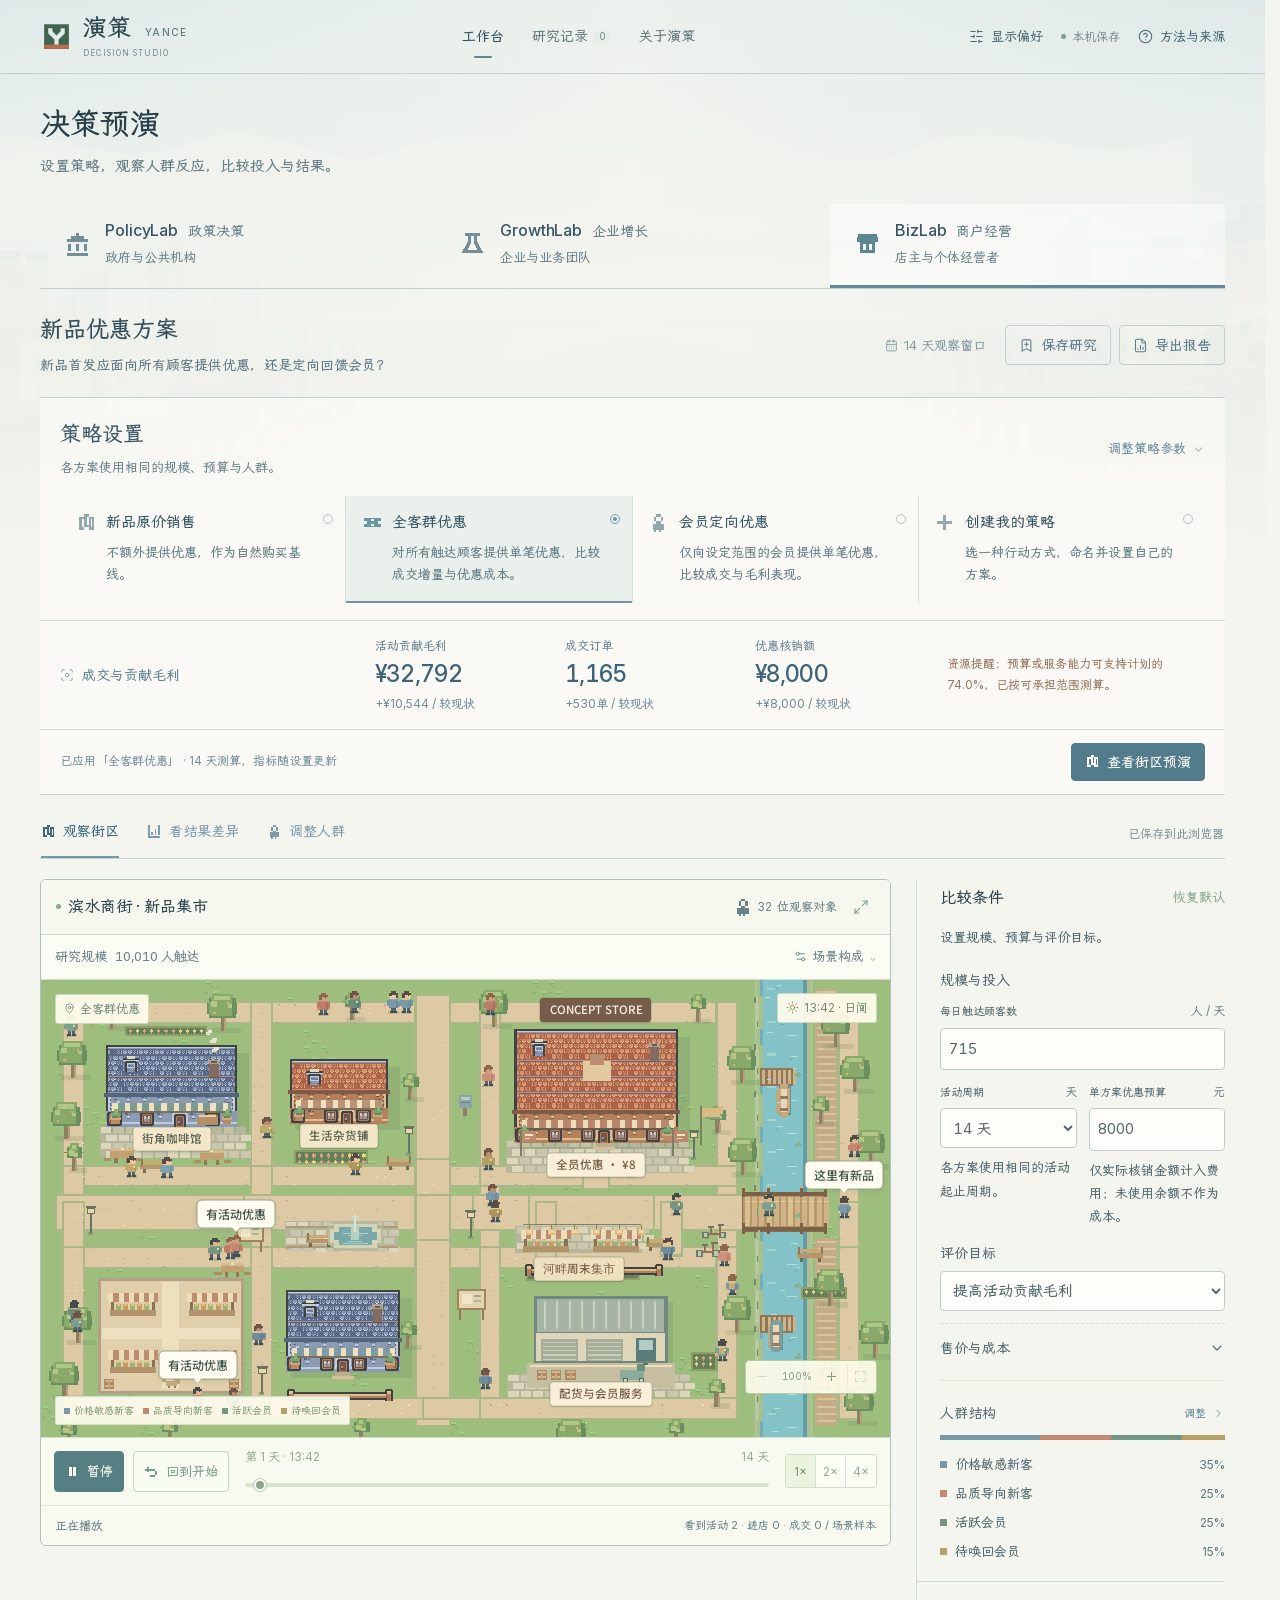
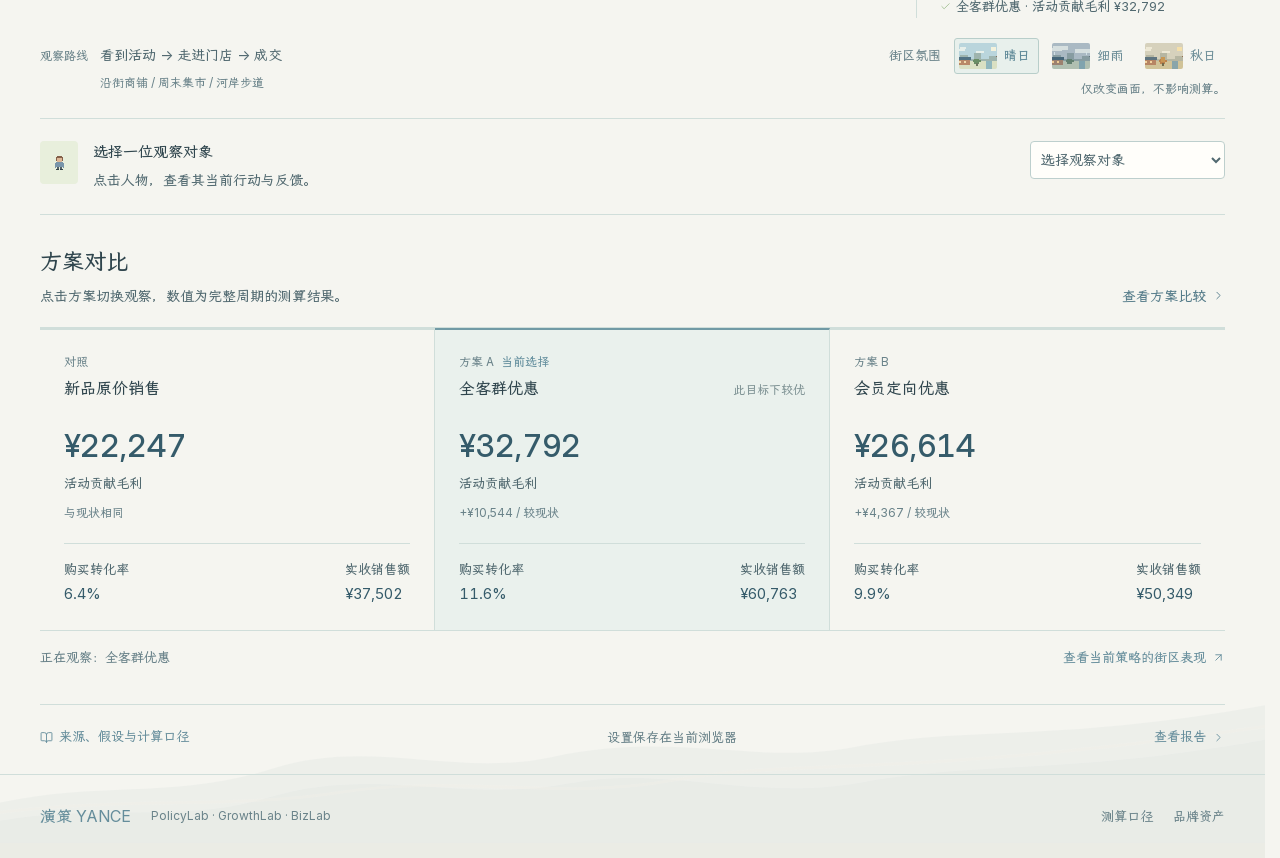
==== commit 0fc66740: "Add configurable consultation scene composition" ====
--- a/docs/index.html
+++ b/docs/index.html
@@ -39,9 +39,9 @@
 <header class="world-heading"><div class="world-title"><span class="live-dot" id="play-indicator"></span><h3 id="world-title"></h3></div><div class="world-tools"><span class="population-stamp"><i data-lucide="users-round"></i><span id="agent-count">32</span> 位观察对象</span><button class="icon-button fullscreen" id="fullscreen" aria-label="展开场景" data-tooltip="展开场景"><i data-lucide="maximize-2"></i></button></div></header>
 <div class="scene-configuration" aria-label="场景显示设置">
 <div class="scene-scale"><span>研究规模</span><strong id="population-total"></strong></div>
-<details class="scene-display"><summary><i data-lucide="settings-2"></i>画面设置</summary><div class="scene-display-options"><div class="sample-controls"><label for="sample-mode">场景人数</label><select id="sample-mode"><option value="auto">随规模变化</option><option value="manual">自定人数</option></select><input id="sample-count" type="number" min="8" max="128" step="1" value="32" aria-label="场景显示人数"><span>人</span></div>
+<details class="scene-display"><summary><i data-lucide="settings-2"></i>场景构成</summary><div class="scene-display-options"><label class="scene-context-field"><span>情境背景</span><textarea id="scene-context" maxlength="120" rows="2" placeholder="例如：周末午后，周边办公人群开始增加。"></textarea></label><div class="scene-builder-grid"><label><span>空间布局</span><select id="scene-layout"><option value="street">连续街巷</option><option value="campus">开放园区</option><option value="square">中心广场</option></select></label><label><span>设施组合</span><select id="scene-facilities"><option value="standard">标准配置</option><option value="active">高活跃配置</option><option value="service">服务优先配置</option></select></label><label><span>客流节奏</span><select id="scene-flow"><option value="steady">平稳</option><option value="peak">高峰集中</option><option value="spread">全天分散</option></select></label></div><div class="sample-controls"><label for="sample-mode">场景人数</label><select id="sample-mode"><option value="auto">随规模变化</option><option value="manual">自定人数</option></select><input id="sample-count" type="number" min="8" max="128" step="1" value="32" aria-label="场景显示人数"><span>人</span></div>
 <label class="light-control" for="scene-light"><i data-lucide="sun-moon"></i><select id="scene-light" aria-label="场景光照"><option value="auto">跟随时段</option><option value="day">保持白昼</option><option value="night">保持夜景</option></select></label>
-<p>只调整画面中的代表人物与光照，不改变业务测算。</p></div></details></div><div class="world-canvas"><canvas id="town" role="img" aria-label="像素街区情景。可以点击人物查看当前行为，也可从下方菜单选择人物。"></canvas><div class="world-location"><i data-lucide="map-pin"></i><span id="world-location"></span></div><div class="scene-clock"><i data-lucide="sunrise" id="clock-icon"></i><span id="scene-clock">08:00 · 晨间</span></div><div class="world-legend" id="world-legend"></div><div class="camera-controls" aria-label="画面缩放"><button class="icon-button" id="zoom-out" aria-label="缩小画面" data-tooltip="缩小"><i data-lucide="minus"></i></button><output id="zoom-value" aria-live="off">100%</output><button class="icon-button" id="zoom-in" aria-label="放大画面" data-tooltip="放大"><i data-lucide="plus"></i></button><button class="icon-button" id="zoom-fit" aria-label="适应窗口" data-tooltip="适应窗口"><i data-lucide="scan"></i></button></div><div class="scene-hint">选择街区中的人物查看详情</div></div>
+<p>场景构成会保存到当前研究，并影响街区布局与观察节奏；不改变业务测算。</p></div></details></div><div class="world-canvas"><canvas id="town" role="img" aria-label="像素街区情景。可以点击人物查看当前行为，也可从下方菜单选择人物。"></canvas><div class="world-location"><i data-lucide="map-pin"></i><span id="world-location"></span></div><div class="scene-clock"><i data-lucide="sunrise" id="clock-icon"></i><span id="scene-clock">08:00 · 晨间</span></div><div class="world-legend" id="world-legend"></div><div class="camera-controls" aria-label="画面缩放"><button class="icon-button" id="zoom-out" aria-label="缩小画面" data-tooltip="缩小"><i data-lucide="minus"></i></button><output id="zoom-value" aria-live="off">100%</output><button class="icon-button" id="zoom-in" aria-label="放大画面" data-tooltip="放大"><i data-lucide="plus"></i></button><button class="icon-button" id="zoom-fit" aria-label="适应窗口" data-tooltip="适应窗口"><i data-lucide="scan"></i></button></div><div class="scene-hint">选择街区中的人物查看详情</div></div>
 <div class="playback"><button class="transport-button play" id="play" aria-label="暂停场景" data-tooltip="暂停场景"><i data-lucide="pause"></i></button><button class="transport-button" id="replay" aria-label="重新开始场景" data-tooltip="重新开始场景"><i data-lucide="rotate-ccw"></i></button><div class="timeline"><div><span id="day-label">第 1 天 · 08:00</span><span id="day-total"></span></div><input type="range" id="timeline" min="0" max="1000" value="0" aria-label="场景时间进度"></div><div class="speed-group" aria-label="播放速度"><button class="active" data-speed="1" aria-label="1 倍速度" aria-pressed="true">1×</button><button data-speed="2" aria-label="2 倍速度" aria-pressed="false">2×</button><button data-speed="4" aria-label="4 倍速度" aria-pressed="false">4×</button></div></div>
 <div class="expanded-observer" id="expanded-observer" hidden><span id="expanded-observer-name">选择场景人物</span><p id="expanded-observer-quote">查看其当前行为与反馈。</p></div><div class="world-footer"><span id="play-state">场景运行中</span><span id="world-count-summary">像素人物呈现行为样本 · 业务指标按完整研究规模测算</span></div>
 </section>
@@ -91,3 +91,4 @@
 <p class="preference-note" id="preference-note" role="status">偏好即时生效，仅保存到当前浏览器。</p></div><footer class="dialog-actions"><button class="button" id="reset-preferences">恢复默认偏好</button><button class="button primary" data-close>完成</button></footer></dialog>
 <div class="toast" id="toast" role="status" aria-live="polite"></div><noscript>请启用 JavaScript 以使用情景预演。您仍可查看<a href="brand.html">品牌介绍</a>。</noscript>
 </body></html>
+
--- a/docs/experience.css
+++ b/docs/experience.css
@@ -70,3 +70,4 @@
 @media(hover:none){.button,.study-actions .button,.text-button,.view-tabs button,.transport-button,.playback .transport-button,.environment-option{min-height:44px}.header-actions .button,.icon-button,.world-tools .icon-button{min-width:44px;min-height:44px}.header-actions{gap:5px}.speed-group button{min-height:40px}.scene-display summary{min-height:40px}.strategy-workspace .scheme-options button{min-height:116px}.dialog-header .icon-button{min-height:44px;min-width:44px}}
 @media(prefers-reduced-motion:reduce){*,*::before,*::after{animation:none!important;transition:none!important;scroll-behavior:auto!important}}
 @media print{body{background:#fff;color:#293a3d}.sky-atmosphere,body::after,.scene-journal{display:none!important}.dialog-header,.dialog-body{background:#fff}.dialog-header h2,.dialog-body h3,.report-summary,.stat strong{color:#293f46}.dialog-body p,.dialog-body li,th,td{color:#4d6269}.stat{border-color:#d0dad5}.dialog-header,.dialog-actions{position:static}}
+.scene-context-field{display:grid;gap:5px;margin-bottom:10px}.scene-context-field span,.scene-builder-grid label span{font-size:calc(12px * var(--text-scale,1));color:#708b83}.scene-context-field textarea{width:100%;resize:vertical;min-height:48px;border:1px solid #c1d2c6;border-radius:4px;background:#fffefa;color:#516970;font:inherit;line-height:1.55;padding:8px 9px}.scene-builder-grid{display:grid;grid-template-columns:repeat(3,minmax(0,1fr));gap:9px;margin-bottom:10px}.scene-builder-grid label{display:grid;gap:5px}.scene-builder-grid select{width:100%;min-height:33px;border:1px solid #c1d2c6;border-radius:4px;background:#fffefa;color:#6b8d82;font-size:calc(13px * var(--text-scale,1));padding:0 7px}@media(max-width:600px){.scene-builder-grid{grid-template-columns:1fr 1fr}.scene-builder-grid label:last-child{grid-column:1/-1}}
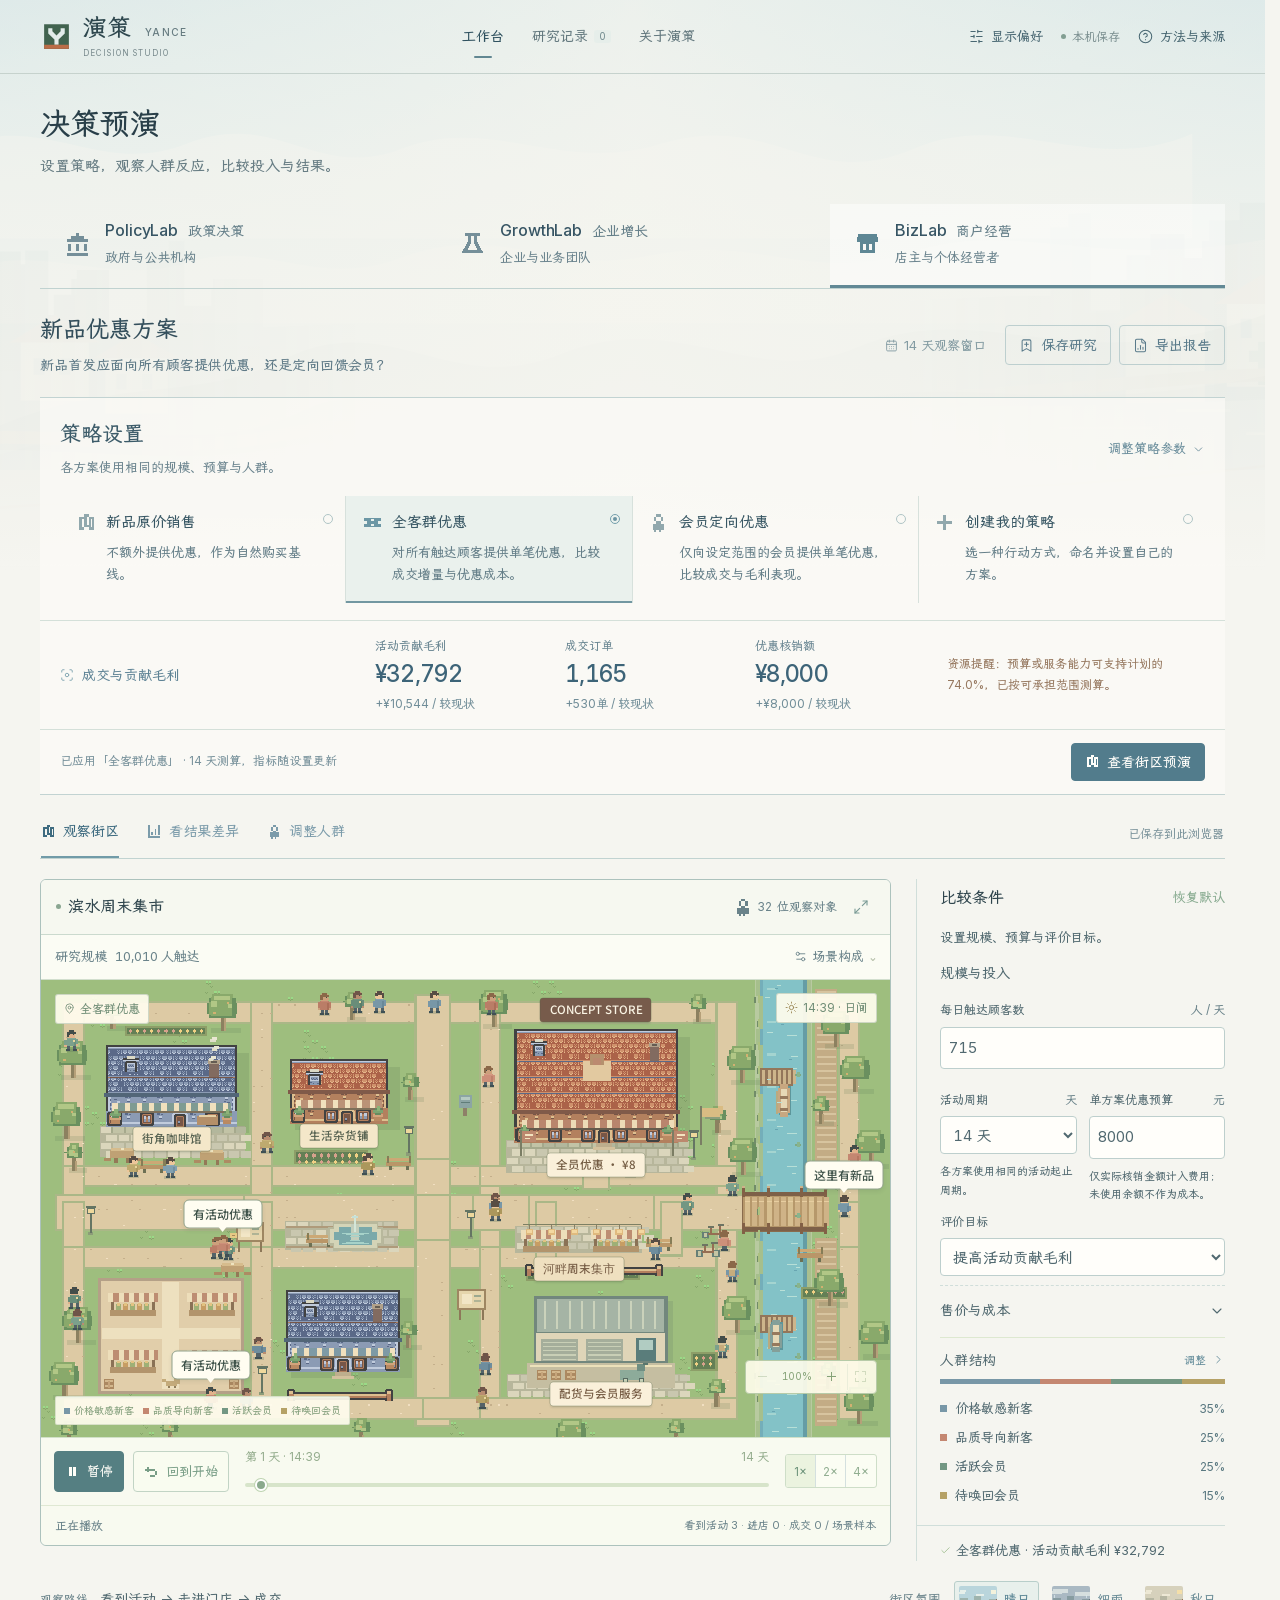
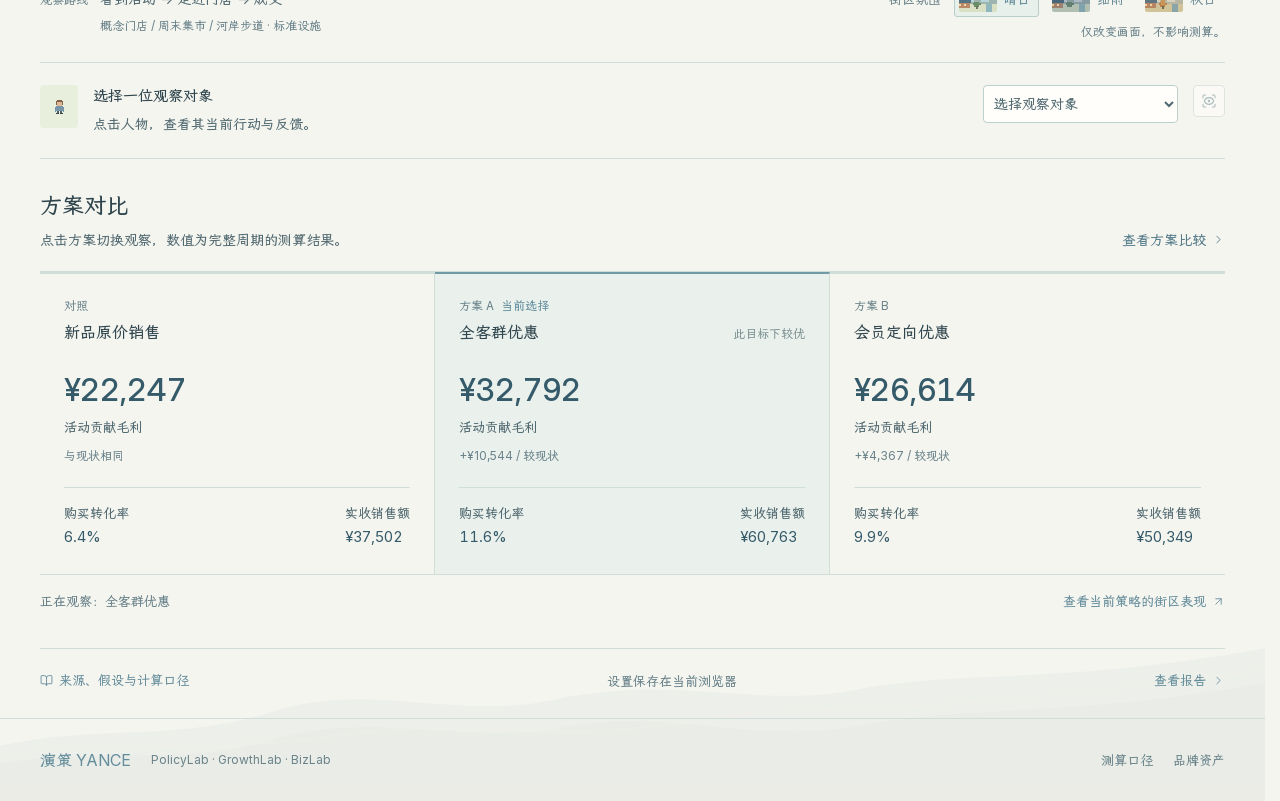
==== commit fd384e93: "Add distinct scene maps and restoreable context" ====
--- a/docs/index.html
+++ b/docs/index.html
@@ -8,7 +8,7 @@
 <title>演策 YANCE · 决策预演工作台</title>
 <link rel="preload" href="assets/yance-screen.woff2" as="font" type="font/woff2" crossorigin><link rel="preload" href="assets/inter-latin.woff2" as="font" type="font/woff2" crossorigin>
 <link rel="icon" href="assets/favicon.svg" type="image/svg+xml"><link rel="stylesheet" href="assets/fonts.css"><link rel="stylesheet" href="styles.css"><link rel="stylesheet" href="refinement.css"><link rel="stylesheet" href="interaction.css"><link rel="stylesheet" href="scene-polish.css"><link rel="stylesheet" href="product.css"><link rel="stylesheet" href="experience.css">
-<script defer src="assets/lucide.min.js"></script><script defer src="scenarios.js"></script><script defer src="town.js"></script><script defer src="app.js"></script>
+<script defer src="assets/lucide.min.js"></script><script defer src="scenarios.js"></script><script defer src="maps.js"></script><script defer src="town.js"></script><script defer src="app.js"></script>
 </head>
 <body>
 <div class="sky-atmosphere" aria-hidden="true"></div>
@@ -39,7 +39,7 @@
 <header class="world-heading"><div class="world-title"><span class="live-dot" id="play-indicator"></span><h3 id="world-title"></h3></div><div class="world-tools"><span class="population-stamp"><i data-lucide="users-round"></i><span id="agent-count">32</span> 位观察对象</span><button class="icon-button fullscreen" id="fullscreen" aria-label="展开场景" data-tooltip="展开场景"><i data-lucide="maximize-2"></i></button></div></header>
 <div class="scene-configuration" aria-label="场景显示设置">
 <div class="scene-scale"><span>研究规模</span><strong id="population-total"></strong></div>
-<details class="scene-display"><summary><i data-lucide="settings-2"></i>场景构成</summary><div class="scene-display-options"><label class="scene-context-field"><span>情境背景</span><textarea id="scene-context" maxlength="120" rows="2" placeholder="例如：周末午后，周边办公人群开始增加。"></textarea></label><div class="scene-builder-grid"><label><span>空间布局</span><select id="scene-layout"><option value="street">连续街巷</option><option value="campus">开放园区</option><option value="square">中心广场</option></select></label><label><span>设施组合</span><select id="scene-facilities"><option value="standard">标准配置</option><option value="active">高活跃配置</option><option value="service">服务优先配置</option></select></label><label><span>客流节奏</span><select id="scene-flow"><option value="steady">平稳</option><option value="peak">高峰集中</option><option value="spread">全天分散</option></select></label></div><div class="sample-controls"><label for="sample-mode">场景人数</label><select id="sample-mode"><option value="auto">随规模变化</option><option value="manual">自定人数</option></select><input id="sample-count" type="number" min="8" max="128" step="1" value="32" aria-label="场景显示人数"><span>人</span></div>
+<details class="scene-display"><summary><i data-lucide="settings-2"></i>场景构成</summary><div class="scene-display-options"><label class="scene-context-field"><span>情境背景</span><textarea id="scene-context" maxlength="120" rows="2" placeholder="例如：周末傍晚，社区广场增设便民服务点。"></textarea></label><div class="context-actions"><p id="context-feedback" role="status">输入背景后，会显示可应用的场景条件。</p><button type="button" class="text-button" id="apply-context" disabled>应用场景条件</button></div><div class="map-picker-heading">选择地图 <small>每张地图使用独立路网和设施</small></div><div class="map-picker" id="map-picker" role="group" aria-label="选择场景地图"></div><div class="scene-builder-grid"><label><span>设施组合</span><select id="scene-facilities"><option value="standard">标准配置</option><option value="active">活动优先</option><option value="service">服务优先</option></select></label><label><span>客流节奏</span><select id="scene-flow"><option value="steady">平稳</option><option value="peak">高峰集中</option><option value="spread">全天分散</option></select></label></div><div class="sample-controls"><label for="sample-mode">场景人数</label><select id="sample-mode"><option value="auto">随规模变化</option><option value="manual">自定人数</option></select><input id="sample-count" type="number" min="8" max="128" step="1" value="32" aria-label="场景显示人数"><span>人</span></div>
 <label class="light-control" for="scene-light"><i data-lucide="sun-moon"></i><select id="scene-light" aria-label="场景光照"><option value="auto">跟随时段</option><option value="day">保持白昼</option><option value="night">保持夜景</option></select></label>
 <p>场景构成会保存到当前研究，并影响街区布局与观察节奏；不改变业务测算。</p></div></details></div><div class="world-canvas"><canvas id="town" role="img" aria-label="像素街区情景。可以点击人物查看当前行为，也可从下方菜单选择人物。"></canvas><div class="world-location"><i data-lucide="map-pin"></i><span id="world-location"></span></div><div class="scene-clock"><i data-lucide="sunrise" id="clock-icon"></i><span id="scene-clock">08:00 · 晨间</span></div><div class="world-legend" id="world-legend"></div><div class="camera-controls" aria-label="画面缩放"><button class="icon-button" id="zoom-out" aria-label="缩小画面" data-tooltip="缩小"><i data-lucide="minus"></i></button><output id="zoom-value" aria-live="off">100%</output><button class="icon-button" id="zoom-in" aria-label="放大画面" data-tooltip="放大"><i data-lucide="plus"></i></button><button class="icon-button" id="zoom-fit" aria-label="适应窗口" data-tooltip="适应窗口"><i data-lucide="scan"></i></button></div><div class="scene-hint">选择街区中的人物查看详情</div></div>
 <div class="playback"><button class="transport-button play" id="play" aria-label="暂停场景" data-tooltip="暂停场景"><i data-lucide="pause"></i></button><button class="transport-button" id="replay" aria-label="重新开始场景" data-tooltip="重新开始场景"><i data-lucide="rotate-ccw"></i></button><div class="timeline"><div><span id="day-label">第 1 天 · 08:00</span><span id="day-total"></span></div><input type="range" id="timeline" min="0" max="1000" value="0" aria-label="场景时间进度"></div><div class="speed-group" aria-label="播放速度"><button class="active" data-speed="1" aria-label="1 倍速度" aria-pressed="true">1×</button><button data-speed="2" aria-label="2 倍速度" aria-pressed="false">2×</button><button data-speed="4" aria-label="4 倍速度" aria-pressed="false">4×</button></div></div>
@@ -50,7 +50,7 @@
 <aside class="settings" aria-labelledby="settings-title"><header><h3 id="settings-title">比较条件</h3><button class="text-button" data-action="reset">恢复默认</button></header><div class="settings-body"><p class="settings-intro">设置规模、预算与评价目标。</p><div class="field-title">规模与投入</div><div id="main-controls" class="shared-fields"></div><label class="field"><span>评价目标</span><select id="objective"></select></label><details class="advanced"><summary>售价、成本或服务能力<i data-lucide="chevron-down"></i></summary><div id="advanced-controls"></div></details><div class="settings-divider"></div><div class="field-title split">人群结构<button class="text-button" data-view="audience">调整<i data-lucide="chevron-right"></i></button></div><div class="mixbar" id="mini-mix" role="img" aria-label="人群比例"></div><div id="mix-summary" class="mix-summary"></div></div><footer><i data-lucide="check"></i><span id="settings-status">已应用当前参数</span></footer></aside>
 </div>
 <section class="scene-journal" aria-label="街区环境与观察重点"><div class="journal-copy"><span class="journal-kicker">观察路线</span><strong id="scene-purpose"></strong><span id="scene-landmark-tags" class="scene-landmark-tags"></span></div><div class="environment-picker"><span>街区氛围</span><div id="environment-options" role="group" aria-label="街区氛围，不影响测算"></div><small>仅改变画面，不影响测算。</small></div></section>
-<section class="observer" aria-labelledby="observer-title"><div class="portrait" id="portrait"><span class="pixel-person" aria-hidden="true"></span></div><div class="observation"><div class="observation-meta"><h3 id="observer-title">场景观察</h3><span id="observer-status" hidden>尚未选择对象</span></div><p id="observer-quote">选择一位场景人物，查看其目标、约束与当前行为。</p></div><label class="sr-only" for="visitor-select">选择场景对象</label><select id="visitor-select"><option value="">选择场景对象</option></select></section>
+<section class="observer" aria-labelledby="observer-title"><div class="portrait" id="portrait"><span class="pixel-person" aria-hidden="true"></span></div><div class="observation"><div class="observation-meta"><h3 id="observer-title">场景观察</h3><span id="observer-status" hidden>尚未选择对象</span></div><p id="observer-quote">选择一位场景人物，查看其目标、约束与当前行为。</p><p class="observer-destination" id="observer-destination" hidden></p></div><label class="sr-only" for="visitor-select">选择场景对象</label><select id="visitor-select"><option value="">选择场景对象</option></select><button class="icon-button observer-focus" id="focus-observer" type="button" aria-label="定位观察对象" title="定位观察对象" data-tooltip="定位观察对象" disabled><i data-lucide="scan-eye"></i></button></section>
 <section class="quick-comparison" aria-label="当前方案结果"><div class="section-heading"><div><h3>方案对比</h3><p>点击方案切换观察，数值为完整周期的测算结果。</p></div><button class="text-button" data-view="comparison">查看方案比较<i data-lucide="chevron-right"></i></button></div>
 <div class="scenario-cards" id="scenario-cards"></div><div class="comparison-actions"><span id="selection-feedback" role="status"></span><button class="text-button" id="observe-selection">查看当前策略的街区表现<i data-lucide="arrow-up-right"></i></button></div>
 </section>
--- a/docs/experience.css
+++ b/docs/experience.css
@@ -1,73 +1,89 @@
-/* Final product interface: humanist Chinese, quiet rules, one active color. */
-:root{
-  --body:'Inter','Yance Screen','Microsoft YaHei',sans-serif;
-  --display:'Yance Screen',serif;
-  --latin:'Inter',sans-serif;
-  --paper:#f5f5f0;--white:#fffefa;--ink:#293a3d;--muted:#617074;
-  --faint:#78888b;--line:#d2dcd8;--accent:#486f76;--accent-dark:#345962;
-  --tint:#e9f0ed;--brick:#976f59;--gold:#7f8b80;
-  --text-strong:#293a3d;--text-reading:#465c63;--text-secondary:#62777d;
-  --border-quiet:#d2dcd8;--border-control:#bacac7;--lab-accent:#486f76;
-}
-html{scroll-padding-top:24px}
-html[data-product=growth],html[data-product=merchant],html[data-product=public]{--lab-accent:#486f76}
-body{position:relative;isolation:isolate;background:var(--paper);color:var(--ink);font:400 calc(15px * var(--text-scale,1))/1.75 var(--body);font-synthesis:none;-webkit-font-smoothing:antialiased}
-button,input,select,output,textarea{font-family:var(--body);font-synthesis:none}
-h1,h2,h3,h4,h5,p{word-break:normal;overflow-wrap:normal}
-h1,h2,h3,h4{font-family:var(--display);text-wrap:balance;font-weight:400}
-button,a,input,select,summary{-webkit-tap-highlight-color:transparent}
-button,input,select{transition:background-color .14s,border-color .14s,color .14s;touch-action:manipulation}
-button:focus-visible,a:focus-visible,input:focus-visible,select:focus-visible,summary:focus-visible{outline:2px solid #628c96;outline-offset:3px}
-::selection{background:#d2e3e1;color:#263f49}
-body::after{content:'';position:absolute;z-index:-1;left:0;right:0;bottom:0;height:200px;pointer-events:none;background:url('assets/environment-river.svg') center bottom/100% 190px no-repeat;opacity:.2}
-.sky-atmosphere{position:absolute;z-index:-1;top:0;left:0;right:0;height:620px;background:linear-gradient(180deg,#f5f5f044,#f5f5f0 92%),url('assets/environment-sky.svg') center top/100% 560px no-repeat;filter:none!important;opacity:.53}
-.sky-atmosphere::before{content:'';position:absolute;inset:50px 0 auto;height:420px;background:url('assets/environment-rooftops.svg') center top/1600px 460px repeat-x;opacity:.19;mask-image:linear-gradient(90deg,#000,transparent 30%,transparent 70%,#000)}
-.sky-atmosphere::after{content:none}.sky-atmosphere .cloud,.sky-atmosphere .distant-ridge{display:none}
-html[data-environment=rain] .sky-atmosphere{filter:saturate(.7)!important}html[data-environment=autumn] .sky-atmosphere{filter:sepia(.08)!important}
-.site-header{max-width:1536px;height:74px;padding:0 40px;gap:26px;border-color:#c6d2cd}
-.brand{gap:10px}.brand img{width:33px;height:33px}.brand b{font:400 calc(24px * var(--text-scale,1))/1.2 var(--display);color:#2e474e;letter-spacing:.3px}.brand em{font:500 10px/1.3 var(--latin);letter-spacing:1.3px;color:#667b80}.brand small{font:400 8px/1.4 var(--latin);letter-spacing:1px;color:#798b8e;margin-top:5px}
-.site-nav{color:#63787e;font-size:calc(14px * var(--text-scale,1));gap:28px}.site-nav a,.site-nav button{min-height:36px;display:flex;align-items:center}.site-nav .current,.site-nav a:hover,.site-nav button:hover{color:#2e505e;font-weight:400}.site-nav .current::after{position:absolute;left:0;right:0;bottom:-3px;width:18px;margin:0 auto;background:#628792}
-#library-count{background:#e6eeea;color:#718a8e;border-radius:3px}.header-actions{gap:18px}.header-actions .button{font-size:calc(13px * var(--text-scale,1))}.local-status{color:#7b8f90;font-size:calc(12px * var(--text-scale,1))}.local-status i{background:#829e92}
-.site-main{max-width:1536px;padding:0 40px}.intro{align-items:center;gap:30px;padding:29px 0 25px}.intro-copy{min-width:0}.intro-label,.workflow{display:none}.intro h1{margin:0 0 8px;color:#293f49;font-family:var(--display);font-size:calc(30px * var(--text-scale,1));font-weight:400;line-height:1.4;letter-spacing:0}.intro p{margin:0;max-width:54em;color:#667c83;font-size:calc(15px * var(--text-scale,1));line-height:1.75}.intro-note{display:none}
-.button,.study-actions .button{min-height:38px;height:auto;border:1px solid #c0d0ce;border-radius:4px;background:#fffefa;color:#486772;padding:9px 13px;font-size:calc(14px * var(--text-scale,1));font-weight:400;line-height:1.4;box-shadow:none}.button:hover{background:#edf3ef;border-color:#8caaaf}.button.primary{background:#486f7b;border-color:#486f7b;color:#fffefa}.button.primary:hover{background:#345763;border-color:#345763}.button.quiet{border:0;background:transparent;padding:7px 0}.button.small{font-size:calc(13px * var(--text-scale,1));min-height:34px}.text-button{color:#547b89;font-size:calc(14px * var(--text-scale,1));line-height:1.5}.text-button:hover{color:#325666}.icon-button{border:1px solid #c6d5cf;background:#fffefa;color:#668791;border-radius:4px}.icon-button:hover{background:#eaf2eb;border-color:#9ab7b7;color:#3c6574}.icon-button[data-tooltip]::after{background:#385e6d;box-shadow:none;font:12px/1.5 var(--body)}
-.pixel-icon{shape-rendering:crispEdges;stroke:none!important;fill:currentColor;flex:none;width:18px;height:18px}
-/* Simple product tabs replace the three framed cards. */
-.module-navigation{display:block;padding:0;border:0;border-bottom:1px solid #c0d2d0;border-radius:0;background:transparent;box-shadow:none;backdrop-filter:none}.module-prompt{display:none}.module-tabs{display:grid;grid-template-columns:repeat(3,minmax(0,1fr));gap:0}.module-tabs button{position:relative;display:flex;align-items:center;justify-content:flex-start;gap:12px;min-height:84px;padding:12px 22px 15px;border:0;border-bottom:3px solid transparent;border-radius:0!important;background:transparent;box-shadow:none;text-align:left}.module-tabs button:hover{background:#ffffff70}.module-tabs button[aria-selected=true]{background:#ffffff70;border:0;border-bottom:3px solid #628995;box-shadow:none}.module-tabs .module-symbol{display:grid;width:31px;height:31px;color:#758f99;place-items:center}.module-tabs .module-symbol .pixel-icon{width:25px;height:25px}.module-tabs button[aria-selected=true] .module-symbol{color:#5e8794}.module-tabs button>span:not(.module-symbol){min-width:0}.module-tabs b{display:flex;gap:10px;align-items:baseline;flex-wrap:wrap;font:500 calc(16px * var(--text-scale,1))/1.45 var(--latin);letter-spacing:-.1px;color:#375564}.module-tabs b em{display:inline-block;font:400 calc(14px * var(--text-scale,1))/1.5 var(--body);letter-spacing:0;margin:0;color:#657f89;font-style:normal;white-space:nowrap}.module-tabs small,.module-tabs button[aria-selected=true] small{display:block;margin-top:5px;color:#6b848e;font:400 calc(13px * var(--text-scale,1))/1.6 var(--body)}
-.workspace-heading{align-items:center;padding:24px 0 20px;gap:24px}.module-caption{display:none}.workspace-heading h2{color:#344f5c;font-family:var(--display);font-size:calc(23px * var(--text-scale,1));font-weight:400;line-height:1.5;margin:0 0 5px}.workspace-heading p{font-size:calc(14px * var(--text-scale,1));color:#5f7a87;line-height:1.75}.heading-actions{display:flex;align-items:center;gap:19px;flex:none}.period-stamp{color:#839ba2;font-size:calc(13px * var(--text-scale,1))}.study-actions{display:flex;gap:8px;padding:0;margin:0;border:0}.study-actions .button:not(.primary){color:#5a7b8b;background:transparent;border-color:#bdcfcf}.study-actions .button:not(.primary):hover{background:#eaf2ee;border-color:#96b5bc}
-/* Plans use hairline separators and a single current-state marker. */
-.strategy-workspace{margin-bottom:25px;border:0;border-top:1px solid #c2d3d2;border-bottom:1px solid #c2d3d2;border-radius:0;background:#fffefa91;box-shadow:none;overflow:visible}.strategy-heading{display:flex;align-items:center;justify-content:space-between;gap:24px;padding:21px 20px 17px}.strategy-heading h3{margin:0;color:#3c5b69;font:400 calc(21px * var(--text-scale,1))/1.5 var(--display)}.strategy-heading p{margin:5px 0 0;color:#6c858f;font-size:calc(13px * var(--text-scale,1));line-height:1.8}#strategy-toggle{font-size:calc(13px * var(--text-scale,1));color:#6b8e9c;min-height:30px}#strategy-toggle svg,#strategy-toggle[aria-expanded=true] svg{transform:none}
-.strategy-workspace .scheme-options{display:grid;grid-template-columns:repeat(4,minmax(0,1fr));gap:0;padding:0 20px 17px;margin:0}.strategy-workspace .scheme-options button,.strategy-workspace .scheme-options button.custom-choice{position:relative;display:grid;grid-template-columns:22px minmax(0,1fr);align-content:start;align-items:start;gap:9px;min-width:0;min-height:107px;padding:15px 30px 14px 15px;border:0;border-right:1px solid #d7e1dc;border-radius:0;background:transparent;box-shadow:none;text-align:left}.strategy-workspace .scheme-options button:last-child{border-right:0}.strategy-workspace .scheme-options button:hover,.strategy-workspace .scheme-options button.custom-choice:hover{background:#f0f5ee}.strategy-workspace .scheme-options button[aria-checked=true],.strategy-workspace .scheme-options button.custom-choice[aria-checked=true]{background:#eaf1ed;border-color:#d7e1dc;box-shadow:inset 0 -2px #7297a1}.strategy-workspace .scheme-options .scheme-symbol,.strategy-workspace .custom-choice .scheme-symbol{width:22px;height:23px;color:#91a8ad}.strategy-workspace .scheme-options [aria-checked=true] .scheme-symbol{color:#6c97a5}.strategy-workspace .scheme-options .scheme-symbol .pixel-icon{width:19px;height:19px}.strategy-workspace .scheme-copy b,.strategy-workspace .custom-choice .scheme-copy b{display:block;font-size:calc(15px * var(--text-scale,1));font-weight:400;line-height:1.5;color:#385764;overflow-wrap:normal;word-break:normal}.strategy-workspace .scheme-copy small,.strategy-workspace .custom-choice .scheme-copy small{display:block;margin-top:7px;color:#647e88;font-size:calc(13px * var(--text-scale,1));line-height:1.75;overflow-wrap:normal;word-break:normal}.strategy-workspace .scheme-tag{display:none}.strategy-workspace .scheme-options button .radio{position:absolute;top:18px;right:12px;width:10px;height:10px;border:1px solid #b0c5c6}.strategy-workspace .scheme-options button[aria-checked=true] .radio,.strategy-workspace .custom-choice[aria-checked=true] .radio{border-color:#749fac}.strategy-workspace .scheme-options button[aria-checked=true] .radio::after,.strategy-workspace .custom-choice[aria-checked=true] .radio::after{inset:2px;background:#6c94a2}
-.strategy-editor{display:grid;grid-template-columns:minmax(0,1fr) minmax(0,1.13fr);background:transparent;border-top:1px solid #d4e0d9}.strategy-detail{padding:20px;min-width:0}.strategy-detail-heading{display:flex;gap:16px;align-items:center;justify-content:space-between;margin:0 0 17px;color:#688692;font-size:calc(13px * var(--text-scale,1));line-height:1.6}.strategy-detail-heading .text-button{color:#6c95a5;font-size:calc(13px * var(--text-scale,1));flex:none}.strategy-detail #variant-controls{display:grid;grid-template-columns:repeat(2,minmax(0,1fr));gap:16px 20px}.strategy-detail #variant-controls>.field:only-child{grid-column:1/-1;max-width:620px}.strategy-detail .field{margin:0;min-width:0}.strategy-detail .baseline-note{grid-column:1/-1;color:#7c99a5;font-size:calc(14px * var(--text-scale,1));line-height:1.9}.custom-identity{display:grid;grid-template-columns:1fr 1fr;gap:16px;margin-bottom:17px;padding-bottom:17px;border-bottom:1px solid #d4e0d8}.custom-actions{display:flex;justify-content:space-between;align-items:center;gap:15px;border-top:1px solid #d4e0d8;padding-top:13px;margin-top:16px}.custom-actions>span{font-size:calc(12px * var(--text-scale,1));line-height:1.7;color:#8ba5ab}.custom-actions .text-button{font-size:calc(13px * var(--text-scale,1));flex:none}
-.strategy-feedback{min-width:0;display:flex;flex-direction:column;justify-content:center;background:transparent;border-left:1px solid #d4e0d9;padding:20px 22px}.focus-heading{display:flex;gap:8px;align-items:center}.focus-heading svg{width:14px;height:14px;color:#85a8b3}#focus-title{margin:0;color:#5e8395;font-size:calc(14px * var(--text-scale,1));font-weight:400;line-height:1.7}#focus-copy{margin:5px 0 15px;color:#6b8793;font-size:calc(13px * var(--text-scale,1));line-height:1.8}.metrics-inline{display:grid;grid-template-columns:repeat(3,minmax(0,1fr));gap:18px}.effect-metric{min-width:0;padding:0;border:0}.effect-metric small{display:block;color:#688591;font-size:calc(13px * var(--text-scale,1));line-height:1.6}.effect-metric strong{display:block;color:#3d6478;font:500 calc(27px * var(--text-scale,1))/1.35 var(--latin);letter-spacing:-.65px;margin:5px 0 4px;font-variant-numeric:tabular-nums;overflow-wrap:anywhere}.effect-metric em{display:block;color:#708d98;font-size:calc(12px * var(--text-scale,1));line-height:1.6;font-style:normal}.resource-feedback{margin:13px 0 0;color:#708991;font-size:calc(13px * var(--text-scale,1));line-height:1.7}.resource-feedback.limited{color:#96785f!important}.strategy-editor.is-collapsed{display:block}.strategy-editor.is-collapsed .strategy-detail{display:none}.strategy-editor.is-collapsed .strategy-feedback{display:grid;grid-template-columns:minmax(0,.8fr) minmax(0,1.5fr) minmax(0,.7fr);align-items:center;gap:20px;padding:15px 20px;border:0}.strategy-editor.is-collapsed #focus-copy{display:none}.strategy-editor.is-collapsed .metrics-inline{grid-column:2;gap:18px;margin:0}.strategy-editor.is-collapsed .effect-metric{display:block;padding:0;border:0}.strategy-editor.is-collapsed .effect-metric strong{font-size:calc(23px * var(--text-scale,1));margin:4px 0}.strategy-editor.is-collapsed .effect-metric small,.strategy-editor.is-collapsed .effect-metric em{font-size:calc(12px * var(--text-scale,1))}.strategy-editor.is-collapsed .resource-feedback{grid-column:3;text-align:left;margin:0;max-width:none;font-size:calc(12px * var(--text-scale,1))}.strategy-footer{display:flex;align-items:center;justify-content:space-between;gap:20px;padding:13px 20px;background:transparent;border-top:1px solid #d4e0d9}#change-status{color:#76909a;font-size:calc(12px * var(--text-scale,1));line-height:1.7}#preview-strategy{font-size:calc(14px * var(--text-scale,1));min-height:38px;background:#527c8c;border-color:#527c8c;color:#fffefa;flex:none}#preview-strategy:hover{background:#3a6171;border-color:#3a6171}.strategy-workspace.updated .strategy-feedback,.strategy-workspace.is-updated .strategy-feedback{animation:none}
-.view-tabs{border-color:#c1d3d1;gap:28px;margin-bottom:20px}.view-tabs button{font-size:calc(14px * var(--text-scale,1));color:#7b9baa;min-height:38px;padding-bottom:13px}.view-tabs button.active{color:#3e6b80;border-color:#719ba8;font-weight:400}.saved-status{color:#7b939b;font-size:calc(12px * var(--text-scale,1))}
-/* The scene has a frame; its settings use a single dividing rule. */
-.studio,html[data-scene-size=compact] .studio{display:grid;grid-template-columns:minmax(0,1fr) 309px;gap:25px;align-items:start}.world-column{display:block;min-width:0}.world-panel{border:1px solid #acc2bd;border-radius:6px;background:#f8faf2;box-shadow:none;overflow:visible}.world-heading{background:#f6f8f0;border-color:#cbdace;padding:13px 15px;border-radius:5px 5px 0 0}.world-title h3{font-size:calc(16px * var(--text-scale,1));font-family:var(--body);font-weight:400;color:#52737a}.live-dot{width:5px;height:5px;box-shadow:none;background:#8aa691}.population-stamp,.population-stamp span{color:#88a197;font-size:calc(12px * var(--text-scale,1));font-family:var(--body)}.world-tools .icon-button{color:#7a9b96}.world-tools .icon-button:hover{background:#edf3e6}.scene-configuration{background:#fbfcf4;border-color:#d2dfce;padding:8px 14px;gap:14px}.scene-scale,.scene-scale strong{font-size:calc(13px * var(--text-scale,1));color:#7e9b92}.scene-scale strong{font-weight:400;color:#64897f}.scene-display summary{color:#819f9a;font-size:calc(13px * var(--text-scale,1));min-height:28px}.scene-display-options{background:#fffefa;border:1px solid #c1d3c9;border-radius:5px;box-shadow:0 8px 22px #385f6517}.scene-display-options>p{font-size:calc(12px * var(--text-scale,1));color:#8baa9f;margin:0;line-height:1.8}.sample-controls select,.light-control select,.sample-controls input{border-color:#c1d2c6;background:#fffefa;color:#6b8d82;font-size:calc(14px * var(--text-scale,1));min-height:33px}.world-canvas{aspect-ratio:13/7;height:auto!important;min-height:0;background:#b7c7aa;border:0}.world-location,.scene-clock{background:#fffceded;border-color:#99b09d75;color:#708d76;border-radius:3px;box-shadow:none;font:12px/1.5 var(--body)}.world-legend{font:10px/1.5 var(--body);color:#829e7b;background:#fffdefe8;border-color:#aabd9d66}.camera-controls{background:#fffdece8;border-color:#b7cba8;border-radius:4px;box-shadow:none}.camera-controls .icon-button,.camera-controls output{color:#85a277}.camera-controls .icon-button:hover{background:#edf4d8}.camera-controls output{font-family:var(--latin)}
-.playback{height:auto;min-height:60px;padding:10px 13px;gap:9px;background:#f8faf0;border-color:#d2e1c9}.playback .timeline{margin:0 7px;min-width:70px}.timeline>div{color:#95ad8e;font:12px/1.5 var(--body)}.transport-button,.playback .transport-button{display:inline-flex;align-items:center;justify-content:center;gap:7px;width:auto;min-height:36px;height:auto;padding:8px 10px;border:1px solid #c2d4c5;border-radius:4px;background:#f9fcf0;color:#799e87;font-size:calc(14px * var(--text-scale,1));white-space:nowrap}.transport-button:hover,.playback .transport-button:hover{background:#edf5e5;border-color:#9ebeac;color:#547e73}.transport-button.is-running,.transport-button[aria-pressed=true],.playback .transport-button.is-running{background:#557f82;border-color:#557f82;color:#fffef8}.transport-button .pixel-icon{width:15px;height:15px}.play-label,.replay-label{font-size:calc(13px * var(--text-scale,1));font-weight:400}.speed-group{height:auto;border-color:#cedec8;border-radius:3px;background:#fbfdf3}.speed-group button{font-family:var(--latin);font-size:12px;min-width:30px;min-height:32px;color:#91ae91;background:transparent}.speed-group button.active{background:#ebf3df;color:#6d937b}input[type=range],.field input[type=range]{background:#d7e4ca;accent-color:#89a988}input[type=range]::-webkit-slider-thumb{background:#8aa98d;box-shadow:0 0 0 1px #bed4b1}input[type=range]::-moz-range-thumb{background:#8aa98d}.world-footer{background:#f8faf0;border-color:#dfe8d3;padding:9px 14px}.world-footer>span:first-child{color:#8da989;font-size:calc(12px * var(--text-scale,1))}.world-footer>span:last-child{color:#a0b78f;font-size:calc(11px * var(--text-scale,1))}
-.settings{background:transparent;border:0;border-left:1px solid #d1dfcb;border-radius:0;box-shadow:none}.settings>header{border:0;border-radius:0;background:transparent;padding:5px 0 13px 23px;min-height:0}.settings h3{font-family:var(--display);font-size:calc(19px * var(--text-scale,1));font-weight:400;color:#57786b}.settings>header .text-button{color:#8bad93;font-size:calc(13px * var(--text-scale,1))}.settings-body,html[data-scene-size=large] .settings-body{display:block;padding:0 0 15px 23px}.settings-intro{color:#88a88a;font-size:calc(13px * var(--text-scale,1));line-height:1.85;margin-bottom:19px}.field{min-width:0}.field>span,.field-title{font-size:calc(14px * var(--text-scale,1));color:#739577;line-height:1.7}.field>span{gap:5px;margin-bottom:6px}.field select,.field input:not([type=range]){border:1px solid #c7d8c4;border-radius:4px;background:#fffefa;min-height:40px;height:auto;font-size:calc(15px * var(--text-scale,1));color:#5e826b;font-family:var(--body);font-variant-numeric:tabular-nums}.field select:hover,.field input:not([type=range]):hover{border-color:#a6c29e}.field select:focus,.field input:not([type=range]):focus{border-color:#85ac8e}.field output{font:500 calc(22px * var(--text-scale,1))/1.3 var(--latin);color:#729a7e}.field output small,.field .control-unit,.range-extents{font-family:var(--body);font-size:calc(12px * var(--text-scale,1));color:#98b78f}.control-hint{font-size:calc(13px * var(--text-scale,1));line-height:1.8;color:#87af83}.settings-divider{margin:20px 0;background:#dde8d0}.advanced summary{color:#8eb588;border-color:#d4e4c7;font-size:calc(14px * var(--text-scale,1))}.settings .field-title.split .text-button{color:#83ad88}.shared-fields{grid-template-columns:repeat(2,minmax(0,1fr));gap:12px}.settings>footer{background:transparent;border:0;border-top:1px solid #d7e7c9;padding:13px 0 0 23px;min-height:0;color:#97b886}#settings-status{font-size:calc(13px * var(--text-scale,1));color:#8bac87}
-/* Aligned population legends: a label and a number on each row. */
-.mixbar{height:5px;border-radius:0;overflow:hidden}.mixbar.large{height:7px}.mix-summary{display:grid;grid-template-columns:minmax(0,1fr);gap:0;margin-top:10px;font-size:calc(13px * var(--text-scale,1));line-height:1.7;color:#7b918b}.mix-summary>span{display:flex;align-items:center;gap:8px;min-width:0;min-height:29px;margin:0;padding:3px 0;white-space:normal}.mix-summary>span>i{display:block;flex:none;width:7px;height:7px;border-radius:0;margin:0}.mix-summary>span>b,.mix-summary>span>strong,.mix-summary>span>em,.mix-summary .mix-value{margin-left:auto;flex:none;font:400 calc(12px * var(--text-scale,1))/1.6 var(--latin);color:#597880;font-style:normal}.mix-summary .mix-name{min-width:0;flex:1}.audience-amount{display:flex;align-items:baseline;gap:7px;margin:18px 0 14px}.audience-amount input,.audience-card input[type=number]{max-width:100px;width:100%;background:transparent;border:0;border-bottom:1px solid #b7cbc7;border-radius:0;color:#3f6a79;font:400 calc(27px * var(--text-scale,1))/1.4 var(--latin);padding:0 0 5px;min-height:42px}.audience-amount>span{font:400 calc(14px * var(--text-scale,1)) var(--latin);color:#8ca4a4}.audience-percent-bar{height:4px;background:#e2ebe3;margin-top:20px}.audience-percent-bar>span{display:block;height:100%;background:var(--seg,#72959e)}
-.audience-avatar svg{display:block;width:25px;height:25px;fill:var(--seg,#7197a2);color:var(--seg,#7197a2)}
-.audience-avatar::before{display:none!important}
-.audience-amount input{appearance:textfield;margin:0}.audience-amount input::-webkit-inner-spin-button{appearance:none}
-/* Scene annotations and results are full-width reading rows. */
-.scene-journal{display:flex;justify-content:space-between;align-items:center;gap:25px;padding:20px 0;border:0;border-bottom:1px solid #d1dfd0;background:transparent;font-size:calc(13px * var(--text-scale,1))}.journal-copy{display:grid;grid-template-columns:auto minmax(0,1fr);gap:5px 12px;align-items:baseline;min-width:0}.journal-kicker{font-size:calc(12px * var(--text-scale,1))}.journal-copy #scene-purpose{font-size:calc(14px * var(--text-scale,1));font-weight:400;line-height:1.7}.journal-copy .scene-landmark-tags{display:block;grid-column:2;margin:0;font-size:calc(12px * var(--text-scale,1))}.environment-picker{display:grid;grid-template-columns:auto auto;gap:5px 13px;align-items:center;flex:none}.environment-picker>span{font-size:calc(13px * var(--text-scale,1))}.environment-picker>small{grid-column:2;font-size:calc(12px * var(--text-scale,1));line-height:1.6;text-align:right}#environment-options{display:flex;gap:8px}.environment-option{position:relative;display:grid;grid-template-columns:38px auto;align-items:center;gap:7px;min-height:36px;padding:4px 8px 4px 4px;border:1px solid transparent;border-radius:3px;background:transparent;font-size:calc(13px * var(--text-scale,1))}.environment-option::before{content:'';display:block;width:38px;height:26px;background:center/cover no-repeat;border-radius:2px;image-rendering:pixelated}.environment-option>.pixel-icon{display:none}.environment-option[data-environment=clear]::before{background-image:url('assets/environment-clear.svg')}.environment-option[data-environment=rain]::before{background-image:url('assets/environment-rain.svg')}.environment-option[data-environment=autumn]::before{background-image:url('assets/environment-autumn.svg')}.environment-option:hover{background:#edf2e9}.environment-option[aria-pressed=true]{background:#e8f0e7;border-color:#bdd1c3;box-shadow:none}
-#view-world>.observer{margin-top:0;width:100%}.observer{border:0;border-bottom:1px solid #d1ded1;border-radius:0;background:transparent;box-shadow:none;padding:22px 0;gap:15px}.portrait{background:#e8efdc;border:0;border-radius:4px}.observation-meta h3{font-family:var(--body);font-size:calc(15px * var(--text-scale,1));font-weight:400}.observation-meta span{border:0;background:transparent;padding:0 0 0 10px;border-left:1px solid #cfdcc4;border-radius:0;font-size:calc(12px * var(--text-scale,1))}.observation p{font-size:calc(14px * var(--text-scale,1))}.observer select{background:#fffefa;font-size:calc(14px * var(--text-scale,1));width:195px;max-width:230px;min-height:38px}
-#view-world>.quick-comparison{width:100%;margin-top:30px}.section-heading h3,.quick-comparison .section-heading h3{font-family:var(--display);font-size:calc(22px * var(--text-scale,1));font-weight:400;line-height:1.5;text-wrap:balance;word-break:normal;overflow-wrap:normal}.section-heading p,.quick-comparison .section-heading p{font-size:calc(14px * var(--text-scale,1));line-height:1.8}.quick-comparison>.section-heading{margin-bottom:19px}.scenario-cards,.quick-comparison .scenario-cards{display:grid;grid-template-columns:repeat(auto-fit,minmax(min(230px,100%),1fr));gap:0;border:0;border-top:1px solid #bdd1c7;border-bottom:1px solid #bdd1c7;border-radius:0;background:transparent;overflow:visible}.scenario-card,.quick-comparison .scenario-card{position:relative;display:block;width:100%;min-width:0;padding:23px 24px;border:0;border-right:1px solid #d4e1cf;border-top:2px solid transparent;border-bottom:0;border-radius:0;background:transparent;box-shadow:none;text-align:left}.scenario-card:last-child,.quick-comparison .scenario-card:last-child{border-right:0}.scenario-card.best,.quick-comparison .scenario-card.best{background:transparent;border-top-color:transparent;box-shadow:none}.scenario-card:hover,.quick-comparison .scenario-card:hover,.scenario-card.best:hover{background:#f8fbf1;border-top-color:#bacfc3}.scenario-card.selected,.scenario-card[aria-pressed=true],.quick-comparison .scenario-card.selected{background:#eaf1ed;border-top-color:#719aa5;box-shadow:none}.scenario-card.selected:hover,.quick-comparison .scenario-card.selected:hover{background:#e6efea;border-top-color:#719aa5}.scenario-tag{font-size:calc(12px * var(--text-scale,1));line-height:1.5}.scenario-top,.quick-comparison .scenario-top{display:flex;flex-direction:row;align-items:baseline;gap:6px 12px;flex-wrap:wrap}.scenario-top h4,.quick-comparison .scenario-top h4{font-size:calc(16px * var(--text-scale,1));font-family:var(--body);font-weight:400;line-height:1.6}.selection-label{display:inline;padding:0;margin-left:8px;background:transparent;border-radius:0;font-size:calc(12px * var(--text-scale,1));font-weight:400}.recommend-label{display:inline;background:transparent;padding:0;border:0;border-radius:0;font-size:calc(12px * var(--text-scale,1));font-weight:400}.scenario-number,.quick-comparison .scenario-number{font:500 calc(31px * var(--text-scale,1))/1.35 var(--latin);letter-spacing:-.6px;margin-top:23px;text-align:left;font-variant-numeric:tabular-nums}.scenario-number small{font:400 calc(12px * var(--text-scale,1)) var(--body);letter-spacing:0}.scenario-label,.quick-comparison .scenario-label{font-size:calc(13px * var(--text-scale,1));text-align:left}.scenario-delta{font-size:calc(12px * var(--text-scale,1));margin-top:8px;line-height:1.7}.scenario-bottom,.quick-comparison .scenario-bottom{display:flex;flex-wrap:wrap;gap:10px 20px;justify-content:space-between;border-color:#d5e2d5;margin-top:20px;padding-top:14px}.scenario-bottom span{font-size:calc(13px * var(--text-scale,1))}.scenario-bottom b{font:400 calc(15px * var(--text-scale,1))/1.6 var(--latin);font-variant-numeric:tabular-nums}.comparison-actions{display:flex;justify-content:space-between;align-items:center;gap:20px;padding:15px 0 0}#selection-feedback,.comparison-actions .text-button{font-size:calc(13px * var(--text-scale,1))}
-.comparison-lead{border:0;border-bottom:1px solid #cbdace;background:transparent;border-radius:0;padding:0 0 23px}.comparison-lead h3{font-family:var(--display);font-size:calc(24px * var(--text-scale,1));font-weight:400}.comparison-lead p,.comparison-lead #recommendation-detail{font-size:calc(14px * var(--text-scale,1))}#comparison-selected{display:block;background:transparent;border:0;padding:0;margin:0 0 7px;font-size:calc(13px * var(--text-scale,1))}.recommendation-tag{background:transparent;padding:0}.ranking-note{font-size:calc(13px * var(--text-scale,1));margin:15px 0}.stat-grid{gap:0;border-bottom:1px solid #ccddd0;margin:20px 0}.stat{background:transparent;border:0;border-right:1px solid #d1e0d3;border-radius:0;padding:10px 24px 22px}.stat:last-child{border-right:0}.stat strong{font:500 calc(29px * var(--text-scale,1))/1.4 var(--latin)}.stat small,.stat em,.panel-title>span,.caption{font-size:calc(13px * var(--text-scale,1))}.analysis-panel{background:transparent;border:0;border-top:1px solid #cbdcce;border-radius:0;padding:22px 0;box-shadow:none}.panel-title h3,.insight h4{font-family:var(--body);font-size:calc(17px * var(--text-scale,1));font-weight:400}.insight{border-color:#d8e5d5}.insight p,.audience-card p,.audience-summary p{font-size:calc(14px * var(--text-scale,1))}.chart-row,.chart-row b{font-size:calc(13px * var(--text-scale,1))}.chart-row b{font-family:var(--latin)}.chart-track{background:#e8f1eb}.chart-bar,.chart-row.best .chart-bar{background:#aec7ca}.chart-row.selected .chart-bar{background:#7ca4b0}.chart-bar.loss{background:#bb967b!important}.zero-line{background:#bfd2c8}th{font-size:calc(13px * var(--text-scale,1))}td{font-size:calc(14px * var(--text-scale,1))}th,td{border-color:#d5e3d7}tr.best{background:transparent}tr.best td:first-child{font-weight:400}tr.selected{background:#eaf3ed}.validation{border-color:#ceddce}.validation h3{font-family:var(--display);font-size:calc(22px * var(--text-scale,1));font-weight:400}.validation li{font-size:calc(14px * var(--text-scale,1))}.validation li::before{font-family:var(--latin);color:#b1c6bd}.small-label,.quiet-badge{font-size:calc(13px * var(--text-scale,1))}.quiet-badge{background:transparent;border:0}.audience-toolbar{border-color:#cfe0d1;font-size:calc(14px * var(--text-scale,1))}.audience-cards{gap:0}.audience-card{border:0;border-right:1px solid #d0dfd0;border-radius:0;padding:23px;background:transparent}.audience-card:last-child{border-right:0}.audience-head{align-items:flex-start}.audience-head h4{font-size:calc(17px * var(--text-scale,1));font-weight:400}.audience-head small{font-size:calc(13px * var(--text-scale,1))}.audience-card strong{font-family:var(--latin)}.audience-card p{min-height:0}.audience-summary h4{font-size:calc(16px * var(--text-scale,1));font-weight:400}.workspace-foot{margin-top:35px;padding-top:20px;border-color:#cddccd}.workspace-foot .text-button,.workspace-foot>span{font-size:calc(13px * var(--text-scale,1))}.closing{display:none}.site-footer{max-width:1536px;padding:30px 40px;margin:25px auto 0;border-color:#cbdccc;font-size:calc(13px * var(--text-scale,1))}.footer-brand{font:400 16px var(--body)}.site-footer>span{font:400 calc(12px * var(--text-scale,1))/1.7 var(--latin);font-style:normal}.site-footer button{font-size:calc(13px * var(--text-scale,1))}
-dialog{background:#fffefa;border-color:#c3d4c9;border-radius:7px;box-shadow:0 20px 60px #283d302b}dialog::backdrop{background:#2e465061;backdrop-filter:blur(3px)}.dialog-header{background:#fffefaf7;border-color:#d1e0d4}.dialog-header h2,#preferences-dialog .dialog-header h2{font-family:var(--display);font-size:calc(25px * var(--text-scale,1));font-weight:400}.dialog-header .small-label{font-family:var(--latin)}.dialog-header .icon-button:hover{background:#eaf2e5;border-color:#b7cec3}.dialog-actions{background:#f3f7ed;border-color:#d1e0cf}.dialog-body h3,.dialog-body h4{font-family:var(--display);font-weight:400}.dialog-body p,.dialog-body li{font-size:calc(14px * var(--text-scale,1))}.method-source{background:#eff5ed;border-color:#acc9bf}.report-summary{font-family:var(--display)}.library-item{border-color:#d5e2d3}.library-item p{font-size:calc(13px * var(--text-scale,1))}.preference-group legend,.preference-row label{font-size:calc(14px * var(--text-scale,1));font-weight:400}.preference-options button{font-size:calc(14px * var(--text-scale,1));background:#fffefa;border-color:#cfded1}.preference-options button[aria-pressed=true]{background:#e8f0eb;border-color:#aac8c4;box-shadow:none}.preference-group p,.preference-row p{font-size:calc(13px * var(--text-scale,1))}.preference-preview{background:transparent;border:0;border-top:1px solid #d5e3d6;border-radius:0;padding:16px 0 0}.preference-preview strong{font-family:var(--display);font-weight:400}.type-example{font-family:var(--latin)}.switch input:checked+span{background:#7ea9a6}.toast{background:#46717c;border-color:#9bb9ba;color:#fafef4;font-size:calc(14px * var(--text-scale,1));box-shadow:0 5px 20px #2b4a301c;border-radius:4px}.expanded-observer{background:#f3f8eb;border-color:#cddfce}.world-panel:fullscreen,.world-panel.expanded{background:#f7faef}.world-panel:fullscreen .world-canvas,.world-panel.expanded .world-canvas{aspect-ratio:auto;height:auto!important;min-height:0;flex:1}.world-panel.expanded{box-shadow:0 0 0 100vmax #294b5880}
-/* Shared type colors are deliberately stronger than the scenic background. */
-.settings h3,.world-title h3,.observation-meta h3,.section-heading h3,.quick-comparison .section-heading h3,.scenario-top h4,.quick-comparison .scenario-top h4,.comparison-lead h3,.panel-title h3,.insight h4,.validation h3,.audience-head h4,.dialog-header h2,.dialog-body h3,.dialog-body h4,.preference-preview strong{color:#2f454d}
-.field>span,.field-title,.field select,.field input:not([type=range]),.settings-intro,.control-hint,.advanced summary,.mix-summary,#settings-status,.journal-copy #scene-purpose,.observation p,.observer select,.section-heading p,.quick-comparison .section-heading p,.scenario-label,.quick-comparison .scenario-label,.scenario-bottom span,.comparison-lead p,.comparison-lead #recommendation-detail,.insight p,.audience-card p,.audience-summary p,.validation li,.dialog-body p,.dialog-body li,.method-source{color:#516970}
-.field output,.scenario-number,.quick-comparison .scenario-number,.stat strong,.audience-card strong,.scenario-bottom b,.report-summary{color:#355b6a}
-.field output small,.field .control-unit,.range-extents,.scene-scale,.scene-scale strong,.scene-display summary,.population-stamp,.population-stamp span,.world-footer>span:first-child,.world-footer>span:last-child,.journal-kicker,.journal-copy .scene-landmark-tags,.environment-picker>span,.environment-picker>small,.observation-meta span,.scenario-tag,.scenario-delta,.small-label,.caption,.stat small,.stat em,.panel-title>span,.ranking-note,#selection-feedback,#comparison-selected,.audience-head small,.audience-summary h4,.dialog-header .small-label,.report-condition,.report-method,.site-footer,.site-footer>span,.workspace-foot>span{color:#6a838a}
-.selection-label{color:#638e9d}.recommend-label{color:#7d9193}.chart-row,.chart-row b,td,th,.quiet-badge,.audience-toolbar{color:#6b8b99}.environment-option{color:#6d8e98}.environment-option[aria-pressed=true]{background:#e8f0ec;border-color:#b8ceca;color:#5c8796}.settings .field-title.split .text-button,.workspace-foot .text-button,.comparison-actions .text-button,.footer-brand{color:#658d9b}.preference-group legend,.preference-row label,.preference-options button,.library-item h3{color:#628996}.preference-options button[aria-pressed=true]{color:#4b7584}.preference-group p,.preference-row p,.library-item p,.preference-preview span{color:#809fa7}.field select,.field input:not([type=range]),.observer select{border-color:#bdcfcd}.settings,.settings-divider,.settings>footer,.advanced summary,.observer,.scene-journal,.scenario-cards,.quick-comparison .scenario-cards,.scenario-card,.quick-comparison .scenario-card,.scenario-bottom,.quick-comparison .scenario-bottom,.analysis-panel,.stat,.audience-card,.comparison-lead,.workspace-foot,.site-footer{border-color:#d0deda}
-@media(min-width:1600px){.site-header,.site-main{padding-left:50px;padding-right:50px}.studio,html[data-scene-size=compact] .studio{grid-template-columns:minmax(0,1fr) 330px}.intro{padding-top:31px;padding-bottom:28px}}
-@media(max-width:1200px){.site-header,.site-main{padding-left:28px;padding-right:28px}.module-tabs button{padding-left:15px;padding-right:15px;gap:9px}.strategy-workspace .scheme-options button,.strategy-workspace .scheme-options button.custom-choice{grid-template-columns:minmax(0,1fr);padding-left:13px;min-height:119px}.strategy-workspace .scheme-options .scheme-symbol{display:none}.strategy-editor.is-collapsed .strategy-feedback{grid-template-columns:minmax(0,.8fr) minmax(0,1.5fr);gap:15px}.strategy-editor.is-collapsed .resource-feedback{grid-column:1/-1;margin-top:0}.studio,html[data-scene-size=compact] .studio{grid-template-columns:minmax(0,1fr) 288px;gap:20px}.heading-actions .period-stamp{display:none}.scene-journal{gap:17px}.environment-picker{gap:5px 9px}.environment-option{grid-template-columns:31px auto;gap:5px;padding-right:6px}.environment-option::before{width:31px;height:24px}.quick-comparison .scenario-cards{grid-template-columns:repeat(auto-fit,minmax(min(220px,100%),1fr))}.quick-comparison .scenario-card{border-right:1px solid #d0deda;border-bottom:0;display:block}.quick-comparison .scenario-card:nth-child(even){border-right:1px solid #d0deda}.quick-comparison .scenario-card:last-child{border-right:0}.site-footer{padding-left:28px;padding-right:28px}}
-@media(max-width:1024px){.module-tabs b{font-size:calc(15px * var(--text-scale,1));gap:4px 8px}.module-tabs b em{font-size:calc(13px * var(--text-scale,1))}.strategy-workspace .scheme-options{grid-template-columns:repeat(2,minmax(0,1fr));row-gap:0}.strategy-workspace .scheme-options button,.strategy-workspace .scheme-options button.custom-choice{min-height:98px;border-bottom:1px solid #d7e2dc}.strategy-workspace .scheme-options button:nth-child(even){border-right:0}.strategy-workspace .scheme-options button:nth-last-child(-n+2){border-bottom:0}.strategy-workspace .scheme-options button[aria-checked=true],.strategy-workspace .scheme-options button.custom-choice[aria-checked=true]{box-shadow:inset 2px 0 #7297a1}.strategy-detail #variant-controls{grid-template-columns:minmax(0,1fr)}.custom-identity{grid-template-columns:minmax(0,1fr)}.playback{flex-wrap:wrap}.playback .timeline{order:3;flex-basis:100%;margin:3px 0 0}.playback .speed-group{margin-left:auto}.scene-journal{align-items:flex-start}.journal-copy{display:block}.journal-copy #scene-purpose{display:block;margin-top:3px}.journal-copy .scene-landmark-tags{margin-top:4px}}
-@media(max-width:960px){.intro{padding-top:23px;padding-bottom:22px}.intro h1{font-size:calc(29px * var(--text-scale,1))}.studio,html[data-scene-size=compact] .studio,html[data-scene-size=large] .studio{display:grid;grid-template-columns:minmax(0,1fr);gap:24px}.world-column{display:block}.settings{width:100%;border:0;border-top:1px solid #d0deda;padding-top:22px}.settings>header{padding:0 0 15px}.settings-body,html[data-scene-size=large] .settings-body{display:block!important;padding:0 0 16px}.settings>footer{padding:12px 0 0}.shared-fields{grid-template-columns:repeat(3,minmax(0,1fr))}.shared-fields .scale-field{grid-column:auto}.settings-divider{margin:19px 0}.playback .timeline{order:initial;flex-basis:auto;margin:0 7px}.playback .speed-group{margin-left:0}.quick-comparison .scenario-cards{grid-template-columns:repeat(auto-fit,minmax(min(220px,100%),1fr))}.scene-journal{padding-top:23px}.world-title h3{font-size:calc(16px * var(--text-scale,1))}}
-@media(max-width:760px){.site-header,.site-main{padding-left:19px;padding-right:19px}.site-header{height:68px;gap:14px}.brand img{width:31px;height:31px}.brand b{font-size:calc(22px * var(--text-scale,1))}.brand small{font-size:7px}.header-actions{gap:15px}.intro{display:block;padding:22px 0}.intro h1{font-size:calc(30px * var(--text-scale,1));line-height:1.4;margin-bottom:7px}.intro p{font-size:calc(14px * var(--text-scale,1))}.module-tabs button{display:flex;flex-direction:column;align-items:flex-start;gap:0;min-height:94px;padding:12px 11px}.module-tabs .module-symbol{display:none}.module-tabs b{display:block;font-size:calc(14px * var(--text-scale,1));white-space:nowrap}.module-tabs b em{display:block;margin-top:5px;font-size:calc(13px * var(--text-scale,1));white-space:normal}.module-tabs small,.module-tabs button[aria-selected=true] small{font-size:calc(13px * var(--text-scale,1));line-height:1.65}.workspace-heading{padding:22px 0 18px;align-items:flex-start;gap:15px;flex-wrap:wrap}.workspace-heading h2{font-size:calc(22px * var(--text-scale,1))}.workspace-heading p{font-size:calc(14px * var(--text-scale,1))}.heading-actions{margin-left:auto}.study-actions .button{min-height:38px;font-size:calc(13px * var(--text-scale,1))}.strategy-workspace{margin-bottom:22px}.strategy-heading{padding:18px 14px 15px;gap:14px;align-items:center}.strategy-heading h3{font-size:calc(20px * var(--text-scale,1))}.strategy-heading p{font-size:calc(13px * var(--text-scale,1))}#strategy-toggle{font-size:calc(13px * var(--text-scale,1));min-height:38px}.strategy-workspace .scheme-options{padding:0 14px 15px}.strategy-workspace .scheme-options button,.strategy-workspace .scheme-options button.custom-choice{min-height:116px;padding:14px 26px 14px 12px}.strategy-workspace .scheme-copy b{font-size:calc(15px * var(--text-scale,1))}.strategy-workspace .scheme-copy small{font-size:calc(13px * var(--text-scale,1));line-height:1.75}.strategy-editor{display:block}.strategy-detail{padding:18px 15px}.strategy-detail-heading{flex-wrap:wrap;gap:9px}.strategy-detail #variant-controls{grid-template-columns:repeat(2,minmax(0,1fr));gap:14px}.custom-identity{grid-template-columns:repeat(2,minmax(0,1fr));gap:14px}.strategy-feedback{padding:18px 15px;border-left:0;border-top:1px solid #d7e2dc}.strategy-editor.is-collapsed .strategy-feedback{display:grid;grid-template-columns:minmax(0,1fr);padding:15px;gap:0}.strategy-editor.is-collapsed .metrics-inline{grid-column:1;margin-top:15px;gap:14px}.strategy-editor.is-collapsed .resource-feedback{grid-column:1;margin-top:13px}.strategy-editor.is-collapsed .effect-metric strong{font-size:calc(24px * var(--text-scale,1))}.strategy-editor.is-collapsed .effect-metric small,.strategy-editor.is-collapsed .effect-metric em{font-size:calc(12px * var(--text-scale,1))}.effect-metric strong{font-size:calc(25px * var(--text-scale,1))}.effect-metric small,.effect-metric em{font-size:calc(12px * var(--text-scale,1))}.metrics-inline{gap:13px}.strategy-footer{padding:13px 15px;gap:13px}#change-status{font-size:calc(12px * var(--text-scale,1))}#preview-strategy{font-size:calc(13px * var(--text-scale,1));min-height:40px;padding:9px 11px}.view-tabs{gap:23px;margin-bottom:17px}.view-tabs button{font-size:calc(14px * var(--text-scale,1));min-height:42px;padding-bottom:12px}.saved-status{display:none}.world-heading{padding:12px}.world-title h3{font-size:calc(15px * var(--text-scale,1))}.population-stamp,.population-stamp span{font-size:calc(12px * var(--text-scale,1))}.world-tools{gap:5px}.scene-configuration{padding:8px 12px;gap:8px;flex-wrap:wrap}.scene-scale,.scene-scale strong,.scene-display summary{font-size:calc(12px * var(--text-scale,1))}.world-location,.scene-clock{font-size:11px}.world-legend{font-size:9px}.playback{padding:11px 12px;gap:8px;flex-wrap:wrap}.playback .timeline{order:3;flex-basis:100%;margin:3px 0 0}.playback .speed-group{margin-left:auto}.transport-button,.playback .transport-button{min-height:40px;font-size:calc(14px * var(--text-scale,1))}.speed-group button{min-height:36px;min-width:30px}.world-footer{padding:10px 12px}.world-footer>span:first-child{font-size:calc(12px * var(--text-scale,1))}.world-footer>span:last-child{font-size:calc(10px * var(--text-scale,1))}.shared-fields{grid-template-columns:repeat(2,minmax(0,1fr));gap:13px}.shared-fields .scale-field{grid-column:1/-1}.field select,.field input:not([type=range]),.observer select{font-size:max(16px,calc(15px * var(--text-scale,1)));min-height:44px}.field>span,.field-title{font-size:calc(14px * var(--text-scale,1))}.control-hint,.range-extents,.field .control-unit{font-size:calc(12px * var(--text-scale,1))}.scene-journal{display:block;padding:22px 0}.journal-copy{display:grid;grid-template-columns:auto minmax(0,1fr);gap:4px 10px}.journal-copy #scene-purpose,.journal-copy .scene-landmark-tags{margin-top:0}.journal-copy .scene-landmark-tags{grid-column:2}.environment-picker{margin-top:16px;justify-content:space-between;grid-template-columns:auto minmax(0,1fr);gap:7px 12px}#environment-options{justify-content:flex-end;gap:6px}.environment-option{grid-template-columns:33px auto;min-height:40px;font-size:calc(13px * var(--text-scale,1))}.environment-option::before{width:33px;height:25px}.observer{padding:21px 0}.observer .observation{min-width:calc(100% - 53px)}.observation-meta h3{font-size:calc(15px * var(--text-scale,1))}.observation p{font-size:calc(14px * var(--text-scale,1))}.observation-meta span{font-size:calc(12px * var(--text-scale,1))}.quick-comparison .section-heading h3{font-size:calc(22px * var(--text-scale,1))}.quick-comparison .section-heading p{font-size:calc(14px * var(--text-scale,1))}.quick-comparison .scenario-cards{grid-template-columns:repeat(2,minmax(0,1fr))}.quick-comparison .scenario-card{display:block;padding:21px 18px;border-right:1px solid #d0deda;border-bottom:1px solid #d0deda}.quick-comparison .scenario-card:nth-child(even){border-right:0}.quick-comparison .scenario-number{font-size:calc(29px * var(--text-scale,1));margin-top:20px;text-align:left}.quick-comparison .scenario-label{text-align:left;font-size:calc(13px * var(--text-scale,1))}.quick-comparison .scenario-top h4{font-size:calc(16px * var(--text-scale,1))}.quick-comparison .scenario-bottom{display:block}.quick-comparison .scenario-bottom>div{display:flex;justify-content:space-between;flex-wrap:wrap;gap:4px 10px;margin-top:8px}.quick-comparison .scenario-bottom>div:first-child{margin-top:0}.scenario-bottom span{font-size:calc(12px * var(--text-scale,1))}.scenario-bottom b{font-size:calc(14px * var(--text-scale,1))}.comparison-actions{gap:8px;flex-wrap:wrap}.comparison-lead h3{font-size:calc(22px * var(--text-scale,1))}.stat{padding:13px 17px 20px}.stat strong{font-size:calc(27px * var(--text-scale,1))}.audience-card{padding:20px 16px;border-bottom:1px solid #d0deda}.audience-card:nth-child(even){border-right:0}.site-footer{padding:25px 19px;margin-top:25px}.site-footer>div{margin-left:0}.sky-atmosphere{height:620px;opacity:.44}.sky-atmosphere::before{opacity:.12;background-size:1200px 420px}}
-@media(max-width:430px){.site-header,.site-main{padding-left:16px;padding-right:16px}.site-header{gap:12px}.brand{gap:8px}.brand b{font-size:calc(21px * var(--text-scale,1))}.brand img{width:29px;height:29px}.header-actions{gap:10px}.intro{padding-top:21px;padding-bottom:20px}.intro h1{font-size:calc(29px * var(--text-scale,1))}.intro p{font-size:calc(14px * var(--text-scale,1))}.module-tabs button{padding:12px 8px;min-height:105px}.module-tabs b{font-size:calc(13px * var(--text-scale,1));letter-spacing:-.3px}.module-tabs b em{font-size:calc(13px * var(--text-scale,1))}.module-tabs small,.module-tabs button[aria-selected=true] small{font-size:calc(12px * var(--text-scale,1))}.workspace-heading h2{font-size:calc(22px * var(--text-scale,1))}.workspace-heading p{font-size:calc(14px * var(--text-scale,1))}.heading-actions{width:100%}.study-actions{width:100%;justify-content:flex-end}.strategy-heading{padding:17px 12px 14px;gap:10px}.strategy-heading h3{font-size:calc(20px * var(--text-scale,1))}.strategy-heading p{font-size:calc(12px * var(--text-scale,1))}#strategy-toggle{font-size:calc(12px * var(--text-scale,1));white-space:nowrap}.strategy-workspace .scheme-options{padding:0 12px 14px}.strategy-workspace .scheme-options button,.strategy-workspace .scheme-options button.custom-choice{min-height:131px;padding:13px 23px 13px 10px}.strategy-workspace .scheme-copy b{font-size:calc(14px * var(--text-scale,1))}.strategy-workspace .scheme-copy small{font-size:calc(12px * var(--text-scale,1))}.strategy-workspace .scheme-options button .radio{right:9px;top:17px}.strategy-detail,.strategy-feedback{padding:16px 13px}.strategy-detail #variant-controls,.custom-identity{grid-template-columns:minmax(0,1fr)}.strategy-editor.is-collapsed .strategy-feedback{padding:15px 13px}.strategy-editor.is-collapsed .metrics-inline{gap:10px}.strategy-editor.is-collapsed .effect-metric strong,.effect-metric strong{font-size:clamp(19px,5.15vw,calc(24px * var(--text-scale,1)));letter-spacing:-.65px}.strategy-editor.is-collapsed .effect-metric small,.strategy-editor.is-collapsed .effect-metric em,.effect-metric small,.effect-metric em{font-size:calc(12px * var(--text-scale,1));line-height:1.7}#focus-title{font-size:calc(14px * var(--text-scale,1))}.resource-feedback,.strategy-editor.is-collapsed .resource-feedback{font-size:calc(12px * var(--text-scale,1))}.strategy-footer{padding:12px 13px;align-items:center;gap:12px}#change-status{font-size:calc(12px * var(--text-scale,1))}#preview-strategy{font-size:calc(13px * var(--text-scale,1));padding:9px 10px}.view-tabs{gap:19px}.view-tabs button{font-size:calc(14px * var(--text-scale,1));gap:6px}.view-tabs button svg{width:14px;height:14px}.world-heading{padding:11px 10px;flex-wrap:wrap}.world-title h3{font-size:calc(14px * var(--text-scale,1))}.population-stamp,.population-stamp span{font-size:12px}.world-canvas{aspect-ratio:1.6}.scene-configuration{padding:8px 10px}.scene-scale,.scene-scale strong,.scene-display summary{font-size:12px}.world-location,.scene-clock{font-size:10px}.world-location{max-width:calc(100% - 135px)}.world-legend{font-size:8px}.camera-controls{bottom:34px}.playback{padding:11px 10px;gap:7px}.transport-button,.playback .transport-button{padding:8px;font-size:calc(13px * var(--text-scale,1))}.play-label,.replay-label{font-size:calc(13px * var(--text-scale,1))}.speed-group button{min-width:28px;font-size:11px}.world-footer{padding:9px 10px;gap:4px;flex-direction:column;align-items:flex-start}.world-footer>span:last-child{font-size:10px}.journal-copy{display:block}.journal-copy #scene-purpose{display:block;margin-top:4px;font-size:calc(14px * var(--text-scale,1))}.journal-copy .scene-landmark-tags{font-size:calc(12px * var(--text-scale,1));margin-top:4px}.environment-picker{grid-template-columns:minmax(0,1fr);gap:7px}.environment-picker>small{grid-column:1;text-align:left;font-size:calc(12px * var(--text-scale,1))}#environment-options{justify-content:flex-start}.environment-option{grid-template-columns:38px auto;min-height:44px;padding:5px 9px 5px 4px;font-size:calc(13px * var(--text-scale,1))}.environment-option::before{width:38px;height:26px}.observer{gap:12px}.observation-meta{gap:7px;flex-wrap:wrap}.observation-meta span{padding-left:0;border-left:0}.quick-comparison .scenario-cards{display:block}.quick-comparison .scenario-card{display:grid;grid-template-columns:minmax(0,1fr) auto;gap:0 10px;padding:20px 16px;border-right:0!important}.quick-comparison .scenario-tag,.quick-comparison .scenario-top{grid-column:1}.quick-comparison .scenario-number{grid-column:2;grid-row:1/3;text-align:right;align-self:center;margin:0;font-size:calc(28px * var(--text-scale,1))}.quick-comparison .scenario-label{grid-column:2;text-align:right;font-size:calc(12px * var(--text-scale,1))}.quick-comparison .scenario-delta{grid-column:1/-1;margin-top:12px;font-size:calc(12px * var(--text-scale,1))}.quick-comparison .scenario-bottom{grid-column:1/-1;display:flex;margin-top:15px;padding-top:12px;gap:12px}.quick-comparison .scenario-bottom>div{display:block;margin:0}.quick-comparison .scenario-bottom span,.quick-comparison .scenario-bottom b{display:block}.quick-comparison .scenario-card:last-child{border-bottom:0}.quick-comparison .scenario-top h4{font-size:calc(15px * var(--text-scale,1))}.selection-label,.recommend-label{font-size:calc(12px * var(--text-scale,1))}.stat-grid{grid-template-columns:repeat(2,minmax(0,1fr))}.stat{padding:13px 14px 20px}.stat strong{font-size:calc(26px * var(--text-scale,1))}.audience-cards{grid-template-columns:minmax(0,1fr)}.audience-card{border-right:0;padding:22px 0}.site-footer{padding-left:16px;padding-right:16px}.dialog-header h2,#preferences-dialog .dialog-header h2{font-size:calc(23px * var(--text-scale,1))}}
-@media(hover:none){.button,.study-actions .button,.text-button,.view-tabs button,.transport-button,.playback .transport-button,.environment-option{min-height:44px}.header-actions .button,.icon-button,.world-tools .icon-button{min-width:44px;min-height:44px}.header-actions{gap:5px}.speed-group button{min-height:40px}.scene-display summary{min-height:40px}.strategy-workspace .scheme-options button{min-height:116px}.dialog-header .icon-button{min-height:44px;min-width:44px}}
-@media(prefers-reduced-motion:reduce){*,*::before,*::after{animation:none!important;transition:none!important;scroll-behavior:auto!important}}
-@media print{body{background:#fff;color:#293a3d}.sky-atmosphere,body::after,.scene-journal{display:none!important}.dialog-header,.dialog-body{background:#fff}.dialog-header h2,.dialog-body h3,.report-summary,.stat strong{color:#293f46}.dialog-body p,.dialog-body li,th,td{color:#4d6269}.stat{border-color:#d0dad5}.dialog-header,.dialog-actions{position:static}}
-.scene-context-field{display:grid;gap:5px;margin-bottom:10px}.scene-context-field span,.scene-builder-grid label span{font-size:calc(12px * var(--text-scale,1));color:#708b83}.scene-context-field textarea{width:100%;resize:vertical;min-height:48px;border:1px solid #c1d2c6;border-radius:4px;background:#fffefa;color:#516970;font:inherit;line-height:1.55;padding:8px 9px}.scene-builder-grid{display:grid;grid-template-columns:repeat(3,minmax(0,1fr));gap:9px;margin-bottom:10px}.scene-builder-grid label{display:grid;gap:5px}.scene-builder-grid select{width:100%;min-height:33px;border:1px solid #c1d2c6;border-radius:4px;background:#fffefa;color:#6b8d82;font-size:calc(13px * var(--text-scale,1));padding:0 7px}@media(max-width:600px){.scene-builder-grid{grid-template-columns:1fr 1fr}.scene-builder-grid label:last-child{grid-column:1/-1}}
+/* Final product interface: humanist Chinese, quiet rules, one active color. */
+:root{
+  --body:'Inter','Yance Screen','Microsoft YaHei',sans-serif;
+  --display:'Yance Screen',serif;
+  --latin:'Inter',sans-serif;
+  --paper:#f5f5f0;--white:#fffefa;--ink:#293a3d;--muted:#617074;
+  --faint:#78888b;--line:#d2dcd8;--accent:#486f76;--accent-dark:#345962;
+  --tint:#e9f0ed;--brick:#976f59;--gold:#7f8b80;
+  --text-strong:#293a3d;--text-reading:#465c63;--text-secondary:#62777d;
+  --border-quiet:#d2dcd8;--border-control:#bacac7;--lab-accent:#486f76;
+}
+html{scroll-padding-top:24px}
+html[data-product=growth],html[data-product=merchant],html[data-product=public]{--lab-accent:#486f76}
+body{position:relative;isolation:isolate;background:var(--paper);color:var(--ink);font:400 calc(15px * var(--text-scale,1))/1.75 var(--body);font-synthesis:none;-webkit-font-smoothing:antialiased}
+button,input,select,output,textarea{font-family:var(--body);font-synthesis:none}
+h1,h2,h3,h4,h5,p{word-break:normal;overflow-wrap:normal}
+h1,h2,h3,h4{font-family:var(--display);text-wrap:balance;font-weight:400}
+button,a,input,select,summary{-webkit-tap-highlight-color:transparent}
+button,input,select{transition:background-color .14s,border-color .14s,color .14s;touch-action:manipulation}
+button:focus-visible,a:focus-visible,input:focus-visible,select:focus-visible,summary:focus-visible{outline:2px solid #628c96;outline-offset:3px}
+::selection{background:#d2e3e1;color:#263f49}
+body::after{content:'';position:absolute;z-index:-1;left:0;right:0;bottom:0;height:200px;pointer-events:none;background:url('assets/environment-river.svg') center bottom/100% 190px no-repeat;opacity:.2}
+.sky-atmosphere{position:absolute;z-index:-1;top:0;left:0;right:0;height:620px;background:linear-gradient(180deg,#f5f5f044,#f5f5f0 92%),url('assets/environment-sky.svg') center top/100% 560px no-repeat;filter:none!important;opacity:.53}
+.sky-atmosphere::before{content:'';position:absolute;inset:50px 0 auto;height:420px;background:url('assets/environment-rooftops.svg') center top/1600px 460px repeat-x;opacity:.19;mask-image:linear-gradient(90deg,#000,transparent 30%,transparent 70%,#000)}
+.sky-atmosphere::after{content:none}.sky-atmosphere .cloud,.sky-atmosphere .distant-ridge{display:none}
+html[data-environment=rain] .sky-atmosphere{filter:saturate(.7)!important}html[data-environment=autumn] .sky-atmosphere{filter:sepia(.08)!important}
+.site-header{max-width:1536px;height:74px;padding:0 40px;gap:26px;border-color:#c6d2cd}
+.brand{gap:10px}.brand img{width:33px;height:33px}.brand b{font:400 calc(24px * var(--text-scale,1))/1.2 var(--display);color:#2e474e;letter-spacing:.3px}.brand em{font:500 10px/1.3 var(--latin);letter-spacing:1.3px;color:#667b80}.brand small{font:400 8px/1.4 var(--latin);letter-spacing:1px;color:#798b8e;margin-top:5px}
+.site-nav{color:#63787e;font-size:calc(14px * var(--text-scale,1));gap:28px}.site-nav a,.site-nav button{min-height:36px;display:flex;align-items:center}.site-nav .current,.site-nav a:hover,.site-nav button:hover{color:#2e505e;font-weight:400}.site-nav .current::after{position:absolute;left:0;right:0;bottom:-3px;width:18px;margin:0 auto;background:#628792}
+#library-count{background:#e6eeea;color:#718a8e;border-radius:3px}.header-actions{gap:18px}.header-actions .button{font-size:calc(13px * var(--text-scale,1))}.local-status{color:#7b8f90;font-size:calc(12px * var(--text-scale,1))}.local-status i{background:#829e92}
+.site-main{max-width:1536px;padding:0 40px}.intro{align-items:center;gap:30px;padding:29px 0 25px}.intro-copy{min-width:0}.intro-label,.workflow{display:none}.intro h1{margin:0 0 8px;color:#293f49;font-family:var(--display);font-size:calc(30px * var(--text-scale,1));font-weight:400;line-height:1.4;letter-spacing:0}.intro p{margin:0;max-width:54em;color:#667c83;font-size:calc(15px * var(--text-scale,1));line-height:1.75}.intro-note{display:none}
+.button,.study-actions .button{min-height:38px;height:auto;border:1px solid #c0d0ce;border-radius:4px;background:#fffefa;color:#486772;padding:9px 13px;font-size:calc(14px * var(--text-scale,1));font-weight:400;line-height:1.4;box-shadow:none}.button:hover{background:#edf3ef;border-color:#8caaaf}.button.primary{background:#486f7b;border-color:#486f7b;color:#fffefa}.button.primary:hover{background:#345763;border-color:#345763}.button.quiet{border:0;background:transparent;padding:7px 0}.button.small{font-size:calc(13px * var(--text-scale,1));min-height:34px}.text-button{color:#547b89;font-size:calc(14px * var(--text-scale,1));line-height:1.5}.text-button:hover{color:#325666}.icon-button{border:1px solid #c6d5cf;background:#fffefa;color:#668791;border-radius:4px}.icon-button:hover{background:#eaf2eb;border-color:#9ab7b7;color:#3c6574}.icon-button[data-tooltip]::after{background:#385e6d;box-shadow:none;font:12px/1.5 var(--body)}
+.pixel-icon{shape-rendering:crispEdges;stroke:none!important;fill:currentColor;flex:none;width:18px;height:18px}
+/* Simple product tabs replace the three framed cards. */
+.module-navigation{display:block;padding:0;border:0;border-bottom:1px solid #c0d2d0;border-radius:0;background:transparent;box-shadow:none;backdrop-filter:none}.module-prompt{display:none}.module-tabs{display:grid;grid-template-columns:repeat(3,minmax(0,1fr));gap:0}.module-tabs button{position:relative;display:flex;align-items:center;justify-content:flex-start;gap:12px;min-height:84px;padding:12px 22px 15px;border:0;border-bottom:3px solid transparent;border-radius:0!important;background:transparent;box-shadow:none;text-align:left}.module-tabs button:hover{background:#ffffff70}.module-tabs button[aria-selected=true]{background:#ffffff70;border:0;border-bottom:3px solid #628995;box-shadow:none}.module-tabs .module-symbol{display:grid;width:31px;height:31px;color:#758f99;place-items:center}.module-tabs .module-symbol .pixel-icon{width:25px;height:25px}.module-tabs button[aria-selected=true] .module-symbol{color:#5e8794}.module-tabs button>span:not(.module-symbol){min-width:0}.module-tabs b{display:flex;gap:10px;align-items:baseline;flex-wrap:wrap;font:500 calc(16px * var(--text-scale,1))/1.45 var(--latin);letter-spacing:-.1px;color:#375564}.module-tabs b em{display:inline-block;font:400 calc(14px * var(--text-scale,1))/1.5 var(--body);letter-spacing:0;margin:0;color:#657f89;font-style:normal;white-space:nowrap}.module-tabs small,.module-tabs button[aria-selected=true] small{display:block;margin-top:5px;color:#6b848e;font:400 calc(13px * var(--text-scale,1))/1.6 var(--body)}
+.workspace-heading{align-items:center;padding:24px 0 20px;gap:24px}.module-caption{display:none}.workspace-heading h2{color:#344f5c;font-family:var(--display);font-size:calc(23px * var(--text-scale,1));font-weight:400;line-height:1.5;margin:0 0 5px}.workspace-heading p{font-size:calc(14px * var(--text-scale,1));color:#5f7a87;line-height:1.75}.heading-actions{display:flex;align-items:center;gap:19px;flex:none}.period-stamp{color:#839ba2;font-size:calc(13px * var(--text-scale,1))}.study-actions{display:flex;gap:8px;padding:0;margin:0;border:0}.study-actions .button:not(.primary){color:#5a7b8b;background:transparent;border-color:#bdcfcf}.study-actions .button:not(.primary):hover{background:#eaf2ee;border-color:#96b5bc}
+/* Plans use hairline separators and a single current-state marker. */
+.strategy-workspace{margin-bottom:25px;border:0;border-top:1px solid #c2d3d2;border-bottom:1px solid #c2d3d2;border-radius:0;background:#fffefa91;box-shadow:none;overflow:visible}.strategy-heading{display:flex;align-items:center;justify-content:space-between;gap:24px;padding:21px 20px 17px}.strategy-heading h3{margin:0;color:#3c5b69;font:400 calc(21px * var(--text-scale,1))/1.5 var(--display)}.strategy-heading p{margin:5px 0 0;color:#6c858f;font-size:calc(13px * var(--text-scale,1));line-height:1.8}#strategy-toggle{font-size:calc(13px * var(--text-scale,1));color:#6b8e9c;min-height:30px}#strategy-toggle svg,#strategy-toggle[aria-expanded=true] svg{transform:none}
+.strategy-workspace .scheme-options{display:grid;grid-template-columns:repeat(4,minmax(0,1fr));gap:0;padding:0 20px 17px;margin:0}.strategy-workspace .scheme-options button,.strategy-workspace .scheme-options button.custom-choice{position:relative;display:grid;grid-template-columns:22px minmax(0,1fr);align-content:start;align-items:start;gap:9px;min-width:0;min-height:107px;padding:15px 30px 14px 15px;border:0;border-right:1px solid #d7e1dc;border-radius:0;background:transparent;box-shadow:none;text-align:left}.strategy-workspace .scheme-options button:last-child{border-right:0}.strategy-workspace .scheme-options button:hover,.strategy-workspace .scheme-options button.custom-choice:hover{background:#f0f5ee}.strategy-workspace .scheme-options button[aria-checked=true],.strategy-workspace .scheme-options button.custom-choice[aria-checked=true]{background:#eaf1ed;border-color:#d7e1dc;box-shadow:inset 0 -2px #7297a1}.strategy-workspace .scheme-options .scheme-symbol,.strategy-workspace .custom-choice .scheme-symbol{width:22px;height:23px;color:#91a8ad}.strategy-workspace .scheme-options [aria-checked=true] .scheme-symbol{color:#6c97a5}.strategy-workspace .scheme-options .scheme-symbol .pixel-icon{width:19px;height:19px}.strategy-workspace .scheme-copy b,.strategy-workspace .custom-choice .scheme-copy b{display:block;font-size:calc(15px * var(--text-scale,1));font-weight:400;line-height:1.5;color:#385764;overflow-wrap:normal;word-break:normal}.strategy-workspace .scheme-copy small,.strategy-workspace .custom-choice .scheme-copy small{display:block;margin-top:7px;color:#647e88;font-size:calc(13px * var(--text-scale,1));line-height:1.75;overflow-wrap:normal;word-break:normal}.strategy-workspace .scheme-tag{display:none}.strategy-workspace .scheme-options button .radio{position:absolute;top:18px;right:12px;width:10px;height:10px;border:1px solid #b0c5c6}.strategy-workspace .scheme-options button[aria-checked=true] .radio,.strategy-workspace .custom-choice[aria-checked=true] .radio{border-color:#749fac}.strategy-workspace .scheme-options button[aria-checked=true] .radio::after,.strategy-workspace .custom-choice[aria-checked=true] .radio::after{inset:2px;background:#6c94a2}
+.strategy-editor{display:grid;grid-template-columns:minmax(0,1fr) minmax(0,1.13fr);background:transparent;border-top:1px solid #d4e0d9}.strategy-detail{padding:20px;min-width:0}.strategy-detail-heading{display:flex;gap:16px;align-items:center;justify-content:space-between;margin:0 0 17px;color:#688692;font-size:calc(13px * var(--text-scale,1));line-height:1.6}.strategy-detail-heading .text-button{color:#6c95a5;font-size:calc(13px * var(--text-scale,1));flex:none}.strategy-detail #variant-controls{display:grid;grid-template-columns:repeat(2,minmax(0,1fr));gap:16px 20px}.strategy-detail #variant-controls>.field:only-child{grid-column:1/-1;max-width:620px}.strategy-detail .field{margin:0;min-width:0}.strategy-detail .baseline-note{grid-column:1/-1;color:#7c99a5;font-size:calc(14px * var(--text-scale,1));line-height:1.9}.custom-identity{display:grid;grid-template-columns:1fr 1fr;gap:16px;margin-bottom:17px;padding-bottom:17px;border-bottom:1px solid #d4e0d8}.custom-actions{display:flex;justify-content:space-between;align-items:center;gap:15px;border-top:1px solid #d4e0d8;padding-top:13px;margin-top:16px}.custom-actions>span{font-size:calc(12px * var(--text-scale,1));line-height:1.7;color:#8ba5ab}.custom-actions .text-button{font-size:calc(13px * var(--text-scale,1));flex:none}
+.strategy-feedback{min-width:0;display:flex;flex-direction:column;justify-content:center;background:transparent;border-left:1px solid #d4e0d9;padding:20px 22px}.focus-heading{display:flex;gap:8px;align-items:center}.focus-heading svg{width:14px;height:14px;color:#85a8b3}#focus-title{margin:0;color:#5e8395;font-size:calc(14px * var(--text-scale,1));font-weight:400;line-height:1.7}#focus-copy{margin:5px 0 15px;color:#6b8793;font-size:calc(13px * var(--text-scale,1));line-height:1.8}.metrics-inline{display:grid;grid-template-columns:repeat(3,minmax(0,1fr));gap:18px}.effect-metric{min-width:0;padding:0;border:0}.effect-metric small{display:block;color:#688591;font-size:calc(13px * var(--text-scale,1));line-height:1.6}.effect-metric strong{display:block;color:#3d6478;font:500 calc(27px * var(--text-scale,1))/1.35 var(--latin);letter-spacing:-.65px;margin:5px 0 4px;font-variant-numeric:tabular-nums;overflow-wrap:anywhere}.effect-metric em{display:block;color:#708d98;font-size:calc(12px * var(--text-scale,1));line-height:1.6;font-style:normal}.resource-feedback{margin:13px 0 0;color:#708991;font-size:calc(13px * var(--text-scale,1));line-height:1.7}.resource-feedback.limited{color:#96785f!important}.strategy-editor.is-collapsed{display:block}.strategy-editor.is-collapsed .strategy-detail{display:none}.strategy-editor.is-collapsed .strategy-feedback{display:grid;grid-template-columns:minmax(0,.8fr) minmax(0,1.5fr) minmax(0,.7fr);align-items:center;gap:20px;padding:15px 20px;border:0}.strategy-editor.is-collapsed #focus-copy{display:none}.strategy-editor.is-collapsed .metrics-inline{grid-column:2;gap:18px;margin:0}.strategy-editor.is-collapsed .effect-metric{display:block;padding:0;border:0}.strategy-editor.is-collapsed .effect-metric strong{font-size:calc(23px * var(--text-scale,1));margin:4px 0}.strategy-editor.is-collapsed .effect-metric small,.strategy-editor.is-collapsed .effect-metric em{font-size:calc(12px * var(--text-scale,1))}.strategy-editor.is-collapsed .resource-feedback{grid-column:3;text-align:left;margin:0;max-width:none;font-size:calc(12px * var(--text-scale,1))}.strategy-footer{display:flex;align-items:center;justify-content:space-between;gap:20px;padding:13px 20px;background:transparent;border-top:1px solid #d4e0d9}#change-status{color:#76909a;font-size:calc(12px * var(--text-scale,1));line-height:1.7}#preview-strategy{font-size:calc(14px * var(--text-scale,1));min-height:38px;background:#527c8c;border-color:#527c8c;color:#fffefa;flex:none}#preview-strategy:hover{background:#3a6171;border-color:#3a6171}.strategy-workspace.updated .strategy-feedback,.strategy-workspace.is-updated .strategy-feedback{animation:none}
+.view-tabs{border-color:#c1d3d1;gap:28px;margin-bottom:20px}.view-tabs button{font-size:calc(14px * var(--text-scale,1));color:#7b9baa;min-height:38px;padding-bottom:13px}.view-tabs button.active{color:#3e6b80;border-color:#719ba8;font-weight:400}.saved-status{color:#7b939b;font-size:calc(12px * var(--text-scale,1))}
+/* The scene has a frame; its settings use a single dividing rule. */
+.studio,html[data-scene-size=compact] .studio{display:grid;grid-template-columns:minmax(0,1fr) 309px;gap:25px;align-items:start}.world-column{display:block;min-width:0}.world-panel{border:1px solid #acc2bd;border-radius:6px;background:#f8faf2;box-shadow:none;overflow:visible}.world-heading{background:#f6f8f0;border-color:#cbdace;padding:13px 15px;border-radius:5px 5px 0 0}.world-title h3{font-size:calc(16px * var(--text-scale,1));font-family:var(--body);font-weight:400;color:#52737a}.live-dot{width:5px;height:5px;box-shadow:none;background:#8aa691}.population-stamp,.population-stamp span{color:#88a197;font-size:calc(12px * var(--text-scale,1));font-family:var(--body)}.world-tools .icon-button{color:#7a9b96}.world-tools .icon-button:hover{background:#edf3e6}.scene-configuration{background:#fbfcf4;border-color:#d2dfce;padding:8px 14px;gap:14px}.scene-scale,.scene-scale strong{font-size:calc(13px * var(--text-scale,1));color:#7e9b92}.scene-scale strong{font-weight:400;color:#64897f}.scene-display summary{color:#819f9a;font-size:calc(13px * var(--text-scale,1));min-height:28px}.scene-display-options{background:#fffefa;border:1px solid #c1d3c9;border-radius:5px;box-shadow:0 8px 22px #385f6517}.scene-display-options>p{font-size:calc(12px * var(--text-scale,1));color:#8baa9f;margin:0;line-height:1.8}.sample-controls select,.light-control select,.sample-controls input{border-color:#c1d2c6;background:#fffefa;color:#6b8d82;font-size:calc(14px * var(--text-scale,1));min-height:33px}.world-canvas{aspect-ratio:13/7;height:auto!important;min-height:0;background:#b7c7aa;border:0}.world-location,.scene-clock{background:#fffceded;border-color:#99b09d75;color:#708d76;border-radius:3px;box-shadow:none;font:12px/1.5 var(--body)}.world-legend{font:10px/1.5 var(--body);color:#829e7b;background:#fffdefe8;border-color:#aabd9d66}.camera-controls{background:#fffdece8;border-color:#b7cba8;border-radius:4px;box-shadow:none}.camera-controls .icon-button,.camera-controls output{color:#85a277}.camera-controls .icon-button:hover{background:#edf4d8}.camera-controls output{font-family:var(--latin)}
+.playback{height:auto;min-height:60px;padding:10px 13px;gap:9px;background:#f8faf0;border-color:#d2e1c9}.playback .timeline{margin:0 7px;min-width:70px}.timeline>div{color:#95ad8e;font:12px/1.5 var(--body)}.transport-button,.playback .transport-button{display:inline-flex;align-items:center;justify-content:center;gap:7px;width:auto;min-height:36px;height:auto;padding:8px 10px;border:1px solid #c2d4c5;border-radius:4px;background:#f9fcf0;color:#799e87;font-size:calc(14px * var(--text-scale,1));white-space:nowrap}.transport-button:hover,.playback .transport-button:hover{background:#edf5e5;border-color:#9ebeac;color:#547e73}.transport-button.is-running,.transport-button[aria-pressed=true],.playback .transport-button.is-running{background:#557f82;border-color:#557f82;color:#fffef8}.transport-button .pixel-icon{width:15px;height:15px}.play-label,.replay-label{font-size:calc(13px * var(--text-scale,1));font-weight:400}.speed-group{height:auto;border-color:#cedec8;border-radius:3px;background:#fbfdf3}.speed-group button{font-family:var(--latin);font-size:12px;min-width:30px;min-height:32px;color:#91ae91;background:transparent}.speed-group button.active{background:#ebf3df;color:#6d937b}input[type=range],.field input[type=range]{background:#d7e4ca;accent-color:#89a988}input[type=range]::-webkit-slider-thumb{background:#8aa98d;box-shadow:0 0 0 1px #bed4b1}input[type=range]::-moz-range-thumb{background:#8aa98d}.world-footer{background:#f8faf0;border-color:#dfe8d3;padding:9px 14px}.world-footer>span:first-child{color:#8da989;font-size:calc(12px * var(--text-scale,1))}.world-footer>span:last-child{color:#a0b78f;font-size:calc(11px * var(--text-scale,1))}
+.settings{background:transparent;border:0;border-left:1px solid #d1dfcb;border-radius:0;box-shadow:none}.settings>header{border:0;border-radius:0;background:transparent;padding:5px 0 13px 23px;min-height:0}.settings h3{font-family:var(--display);font-size:calc(19px * var(--text-scale,1));font-weight:400;color:#57786b}.settings>header .text-button{color:#8bad93;font-size:calc(13px * var(--text-scale,1))}.settings-body,html[data-scene-size=large] .settings-body{display:block;padding:0 0 15px 23px}.settings-intro{color:#88a88a;font-size:calc(13px * var(--text-scale,1));line-height:1.85;margin-bottom:19px}.field{min-width:0}.field>span,.field-title{font-size:calc(14px * var(--text-scale,1));color:#739577;line-height:1.7}.field>span{gap:5px;margin-bottom:6px}.field select,.field input:not([type=range]){border:1px solid #c7d8c4;border-radius:4px;background:#fffefa;min-height:40px;height:auto;font-size:calc(15px * var(--text-scale,1));color:#5e826b;font-family:var(--body);font-variant-numeric:tabular-nums}.field select:hover,.field input:not([type=range]):hover{border-color:#a6c29e}.field select:focus,.field input:not([type=range]):focus{border-color:#85ac8e}.field output{font:500 calc(22px * var(--text-scale,1))/1.3 var(--latin);color:#729a7e}.field output small,.field .control-unit,.range-extents{font-family:var(--body);font-size:calc(12px * var(--text-scale,1));color:#98b78f}.control-hint{font-size:calc(13px * var(--text-scale,1));line-height:1.8;color:#87af83}.settings-divider{margin:20px 0;background:#dde8d0}.advanced summary{color:#8eb588;border-color:#d4e4c7;font-size:calc(14px * var(--text-scale,1))}.settings .field-title.split .text-button{color:#83ad88}.shared-fields{grid-template-columns:repeat(2,minmax(0,1fr));gap:12px}.settings>footer{background:transparent;border:0;border-top:1px solid #d7e7c9;padding:13px 0 0 23px;min-height:0;color:#97b886}#settings-status{font-size:calc(13px * var(--text-scale,1));color:#8bac87}
+/* Aligned population legends: a label and a number on each row. */
+.mixbar{height:5px;border-radius:0;overflow:hidden}.mixbar.large{height:7px}.mix-summary{display:grid;grid-template-columns:minmax(0,1fr);gap:0;margin-top:10px;font-size:calc(13px * var(--text-scale,1));line-height:1.7;color:#7b918b}.mix-summary>span{display:flex;align-items:center;gap:8px;min-width:0;min-height:29px;margin:0;padding:3px 0;white-space:normal}.mix-summary>span>i{display:block;flex:none;width:7px;height:7px;border-radius:0;margin:0}.mix-summary>span>b,.mix-summary>span>strong,.mix-summary>span>em,.mix-summary .mix-value{margin-left:auto;flex:none;font:400 calc(12px * var(--text-scale,1))/1.6 var(--latin);color:#597880;font-style:normal}.mix-summary .mix-name{min-width:0;flex:1}.audience-amount{display:flex;align-items:baseline;gap:7px;margin:18px 0 14px}.audience-amount input,.audience-card input[type=number]{max-width:100px;width:100%;background:transparent;border:0;border-bottom:1px solid #b7cbc7;border-radius:0;color:#3f6a79;font:400 calc(27px * var(--text-scale,1))/1.4 var(--latin);padding:0 0 5px;min-height:42px}.audience-amount>span{font:400 calc(14px * var(--text-scale,1)) var(--latin);color:#8ca4a4}.audience-percent-bar{height:4px;background:#e2ebe3;margin-top:20px}.audience-percent-bar>span{display:block;height:100%;background:var(--seg,#72959e)}
+.audience-avatar svg{display:block;width:25px;height:25px;fill:var(--seg,#7197a2);color:var(--seg,#7197a2)}
+.audience-avatar::before{display:none!important}
+.audience-amount input{appearance:textfield;margin:0}.audience-amount input::-webkit-inner-spin-button{appearance:none}
+/* Scene annotations and results are full-width reading rows. */
+.scene-journal{display:flex;justify-content:space-between;align-items:center;gap:25px;padding:20px 0;border:0;border-bottom:1px solid #d1dfd0;background:transparent;font-size:calc(13px * var(--text-scale,1))}.journal-copy{display:grid;grid-template-columns:auto minmax(0,1fr);gap:5px 12px;align-items:baseline;min-width:0}.journal-kicker{font-size:calc(12px * var(--text-scale,1))}.journal-copy #scene-purpose{font-size:calc(14px * var(--text-scale,1));font-weight:400;line-height:1.7}.journal-copy .scene-landmark-tags{display:block;grid-column:2;margin:0;font-size:calc(12px * var(--text-scale,1))}.environment-picker{display:grid;grid-template-columns:auto auto;gap:5px 13px;align-items:center;flex:none}.environment-picker>span{font-size:calc(13px * var(--text-scale,1))}.environment-picker>small{grid-column:2;font-size:calc(12px * var(--text-scale,1));line-height:1.6;text-align:right}#environment-options{display:flex;gap:8px}.environment-option{position:relative;display:grid;grid-template-columns:38px auto;align-items:center;gap:7px;min-height:36px;padding:4px 8px 4px 4px;border:1px solid transparent;border-radius:3px;background:transparent;font-size:calc(13px * var(--text-scale,1))}.environment-option::before{content:'';display:block;width:38px;height:26px;background:center/cover no-repeat;border-radius:2px;image-rendering:pixelated}.environment-option>.pixel-icon{display:none}.environment-option[data-environment=clear]::before{background-image:url('assets/environment-clear.svg')}.environment-option[data-environment=rain]::before{background-image:url('assets/environment-rain.svg')}.environment-option[data-environment=autumn]::before{background-image:url('assets/environment-autumn.svg')}.environment-option:hover{background:#edf2e9}.environment-option[aria-pressed=true]{background:#e8f0e7;border-color:#bdd1c3;box-shadow:none}
+#view-world>.observer{margin-top:0;width:100%}.observer{border:0;border-bottom:1px solid #d1ded1;border-radius:0;background:transparent;box-shadow:none;padding:22px 0;gap:15px}.portrait{background:#e8efdc;border:0;border-radius:4px}.observation-meta h3{font-family:var(--body);font-size:calc(15px * var(--text-scale,1));font-weight:400}.observation-meta span{border:0;background:transparent;padding:0 0 0 10px;border-left:1px solid #cfdcc4;border-radius:0;font-size:calc(12px * var(--text-scale,1))}.observation p{font-size:calc(14px * var(--text-scale,1))}.observer select{background:#fffefa;font-size:calc(14px * var(--text-scale,1));width:195px;max-width:230px;min-height:38px}
+#view-world>.quick-comparison{width:100%;margin-top:30px}.section-heading h3,.quick-comparison .section-heading h3{font-family:var(--display);font-size:calc(22px * var(--text-scale,1));font-weight:400;line-height:1.5;text-wrap:balance;word-break:normal;overflow-wrap:normal}.section-heading p,.quick-comparison .section-heading p{font-size:calc(14px * var(--text-scale,1));line-height:1.8}.quick-comparison>.section-heading{margin-bottom:19px}.scenario-cards,.quick-comparison .scenario-cards{display:grid;grid-template-columns:repeat(auto-fit,minmax(min(230px,100%),1fr));gap:0;border:0;border-top:1px solid #bdd1c7;border-bottom:1px solid #bdd1c7;border-radius:0;background:transparent;overflow:visible}.scenario-card,.quick-comparison .scenario-card{position:relative;display:block;width:100%;min-width:0;padding:23px 24px;border:0;border-right:1px solid #d4e1cf;border-top:2px solid transparent;border-bottom:0;border-radius:0;background:transparent;box-shadow:none;text-align:left}.scenario-card:last-child,.quick-comparison .scenario-card:last-child{border-right:0}.scenario-card.best,.quick-comparison .scenario-card.best{background:transparent;border-top-color:transparent;box-shadow:none}.scenario-card:hover,.quick-comparison .scenario-card:hover,.scenario-card.best:hover{background:#f8fbf1;border-top-color:#bacfc3}.scenario-card.selected,.scenario-card[aria-pressed=true],.quick-comparison .scenario-card.selected{background:#eaf1ed;border-top-color:#719aa5;box-shadow:none}.scenario-card.selected:hover,.quick-comparison .scenario-card.selected:hover{background:#e6efea;border-top-color:#719aa5}.scenario-tag{font-size:calc(12px * var(--text-scale,1));line-height:1.5}.scenario-top,.quick-comparison .scenario-top{display:flex;flex-direction:row;align-items:baseline;gap:6px 12px;flex-wrap:wrap}.scenario-top h4,.quick-comparison .scenario-top h4{font-size:calc(16px * var(--text-scale,1));font-family:var(--body);font-weight:400;line-height:1.6}.selection-label{display:inline;padding:0;margin-left:8px;background:transparent;border-radius:0;font-size:calc(12px * var(--text-scale,1));font-weight:400}.recommend-label{display:inline;background:transparent;padding:0;border:0;border-radius:0;font-size:calc(12px * var(--text-scale,1));font-weight:400}.scenario-number,.quick-comparison .scenario-number{font:500 calc(31px * var(--text-scale,1))/1.35 var(--latin);letter-spacing:-.6px;margin-top:23px;text-align:left;font-variant-numeric:tabular-nums}.scenario-number small{font:400 calc(12px * var(--text-scale,1)) var(--body);letter-spacing:0}.scenario-label,.quick-comparison .scenario-label{font-size:calc(13px * var(--text-scale,1));text-align:left}.scenario-delta{font-size:calc(12px * var(--text-scale,1));margin-top:8px;line-height:1.7}.scenario-bottom,.quick-comparison .scenario-bottom{display:flex;flex-wrap:wrap;gap:10px 20px;justify-content:space-between;border-color:#d5e2d5;margin-top:20px;padding-top:14px}.scenario-bottom span{font-size:calc(13px * var(--text-scale,1))}.scenario-bottom b{font:400 calc(15px * var(--text-scale,1))/1.6 var(--latin);font-variant-numeric:tabular-nums}.comparison-actions{display:flex;justify-content:space-between;align-items:center;gap:20px;padding:15px 0 0}#selection-feedback,.comparison-actions .text-button{font-size:calc(13px * var(--text-scale,1))}
+.comparison-lead{border:0;border-bottom:1px solid #cbdace;background:transparent;border-radius:0;padding:0 0 23px}.comparison-lead h3{font-family:var(--display);font-size:calc(24px * var(--text-scale,1));font-weight:400}.comparison-lead p,.comparison-lead #recommendation-detail{font-size:calc(14px * var(--text-scale,1))}#comparison-selected{display:block;background:transparent;border:0;padding:0;margin:0 0 7px;font-size:calc(13px * var(--text-scale,1))}.recommendation-tag{background:transparent;padding:0}.ranking-note{font-size:calc(13px * var(--text-scale,1));margin:15px 0}.stat-grid{gap:0;border-bottom:1px solid #ccddd0;margin:20px 0}.stat{background:transparent;border:0;border-right:1px solid #d1e0d3;border-radius:0;padding:10px 24px 22px}.stat:last-child{border-right:0}.stat strong{font:500 calc(29px * var(--text-scale,1))/1.4 var(--latin)}.stat small,.stat em,.panel-title>span,.caption{font-size:calc(13px * var(--text-scale,1))}.analysis-panel{background:transparent;border:0;border-top:1px solid #cbdcce;border-radius:0;padding:22px 0;box-shadow:none}.panel-title h3,.insight h4{font-family:var(--body);font-size:calc(17px * var(--text-scale,1));font-weight:400}.insight{border-color:#d8e5d5}.insight p,.audience-card p,.audience-summary p{font-size:calc(14px * var(--text-scale,1))}.chart-row,.chart-row b{font-size:calc(13px * var(--text-scale,1))}.chart-row b{font-family:var(--latin)}.chart-track{background:#e8f1eb}.chart-bar,.chart-row.best .chart-bar{background:#aec7ca}.chart-row.selected .chart-bar{background:#7ca4b0}.chart-bar.loss{background:#bb967b!important}.zero-line{background:#bfd2c8}th{font-size:calc(13px * var(--text-scale,1))}td{font-size:calc(14px * var(--text-scale,1))}th,td{border-color:#d5e3d7}tr.best{background:transparent}tr.best td:first-child{font-weight:400}tr.selected{background:#eaf3ed}.validation{border-color:#ceddce}.validation h3{font-family:var(--display);font-size:calc(22px * var(--text-scale,1));font-weight:400}.validation li{font-size:calc(14px * var(--text-scale,1))}.validation li::before{font-family:var(--latin);color:#b1c6bd}.small-label,.quiet-badge{font-size:calc(13px * var(--text-scale,1))}.quiet-badge{background:transparent;border:0}.audience-toolbar{border-color:#cfe0d1;font-size:calc(14px * var(--text-scale,1))}.audience-cards{gap:0}.audience-card{border:0;border-right:1px solid #d0dfd0;border-radius:0;padding:23px;background:transparent}.audience-card:last-child{border-right:0}.audience-head{align-items:flex-start}.audience-head h4{font-size:calc(17px * var(--text-scale,1));font-weight:400}.audience-head small{font-size:calc(13px * var(--text-scale,1))}.audience-card strong{font-family:var(--latin)}.audience-card p{min-height:0}.audience-summary h4{font-size:calc(16px * var(--text-scale,1));font-weight:400}.workspace-foot{margin-top:35px;padding-top:20px;border-color:#cddccd}.workspace-foot .text-button,.workspace-foot>span{font-size:calc(13px * var(--text-scale,1))}.closing{display:none}.site-footer{max-width:1536px;padding:30px 40px;margin:25px auto 0;border-color:#cbdccc;font-size:calc(13px * var(--text-scale,1))}.footer-brand{font:400 16px var(--body)}.site-footer>span{font:400 calc(12px * var(--text-scale,1))/1.7 var(--latin);font-style:normal}.site-footer button{font-size:calc(13px * var(--text-scale,1))}
+dialog{background:#fffefa;border-color:#c3d4c9;border-radius:7px;box-shadow:0 20px 60px #283d302b}dialog::backdrop{background:#2e465061;backdrop-filter:blur(3px)}.dialog-header{background:#fffefaf7;border-color:#d1e0d4}.dialog-header h2,#preferences-dialog .dialog-header h2{font-family:var(--display);font-size:calc(25px * var(--text-scale,1));font-weight:400}.dialog-header .small-label{font-family:var(--latin)}.dialog-header .icon-button:hover{background:#eaf2e5;border-color:#b7cec3}.dialog-actions{background:#f3f7ed;border-color:#d1e0cf}.dialog-body h3,.dialog-body h4{font-family:var(--display);font-weight:400}.dialog-body p,.dialog-body li{font-size:calc(14px * var(--text-scale,1))}.method-source{background:#eff5ed;border-color:#acc9bf}.report-summary{font-family:var(--display)}.library-item{border-color:#d5e2d3}.library-item p{font-size:calc(13px * var(--text-scale,1))}.preference-group legend,.preference-row label{font-size:calc(14px * var(--text-scale,1));font-weight:400}.preference-options button{font-size:calc(14px * var(--text-scale,1));background:#fffefa;border-color:#cfded1}.preference-options button[aria-pressed=true]{background:#e8f0eb;border-color:#aac8c4;box-shadow:none}.preference-group p,.preference-row p{font-size:calc(13px * var(--text-scale,1))}.preference-preview{background:transparent;border:0;border-top:1px solid #d5e3d6;border-radius:0;padding:16px 0 0}.preference-preview strong{font-family:var(--display);font-weight:400}.type-example{font-family:var(--latin)}.switch input:checked+span{background:#7ea9a6}.toast{background:#46717c;border-color:#9bb9ba;color:#fafef4;font-size:calc(14px * var(--text-scale,1));box-shadow:0 5px 20px #2b4a301c;border-radius:4px}.expanded-observer{background:#f3f8eb;border-color:#cddfce}.world-panel:fullscreen,.world-panel.expanded{background:#f7faef}.world-panel:fullscreen .world-canvas,.world-panel.expanded .world-canvas{aspect-ratio:auto;height:auto!important;min-height:0;flex:1}.world-panel.expanded{box-shadow:0 0 0 100vmax #294b5880}
+/* Shared type colors are deliberately stronger than the scenic background. */
+.settings h3,.world-title h3,.observation-meta h3,.section-heading h3,.quick-comparison .section-heading h3,.scenario-top h4,.quick-comparison .scenario-top h4,.comparison-lead h3,.panel-title h3,.insight h4,.validation h3,.audience-head h4,.dialog-header h2,.dialog-body h3,.dialog-body h4,.preference-preview strong{color:#2f454d}
+.field>span,.field-title,.field select,.field input:not([type=range]),.settings-intro,.control-hint,.advanced summary,.mix-summary,#settings-status,.journal-copy #scene-purpose,.observation p,.observer select,.section-heading p,.quick-comparison .section-heading p,.scenario-label,.quick-comparison .scenario-label,.scenario-bottom span,.comparison-lead p,.comparison-lead #recommendation-detail,.insight p,.audience-card p,.audience-summary p,.validation li,.dialog-body p,.dialog-body li,.method-source{color:#516970}
+.field output,.scenario-number,.quick-comparison .scenario-number,.stat strong,.audience-card strong,.scenario-bottom b,.report-summary{color:#355b6a}
+.field output small,.field .control-unit,.range-extents,.scene-scale,.scene-scale strong,.scene-display summary,.population-stamp,.population-stamp span,.world-footer>span:first-child,.world-footer>span:last-child,.journal-kicker,.journal-copy .scene-landmark-tags,.environment-picker>span,.environment-picker>small,.observation-meta span,.scenario-tag,.scenario-delta,.small-label,.caption,.stat small,.stat em,.panel-title>span,.ranking-note,#selection-feedback,#comparison-selected,.audience-head small,.audience-summary h4,.dialog-header .small-label,.report-condition,.report-method,.site-footer,.site-footer>span,.workspace-foot>span{color:#6a838a}
+.selection-label{color:#638e9d}.recommend-label{color:#7d9193}.chart-row,.chart-row b,td,th,.quiet-badge,.audience-toolbar{color:#6b8b99}.environment-option{color:#6d8e98}.environment-option[aria-pressed=true]{background:#e8f0ec;border-color:#b8ceca;color:#5c8796}.settings .field-title.split .text-button,.workspace-foot .text-button,.comparison-actions .text-button,.footer-brand{color:#658d9b}.preference-group legend,.preference-row label,.preference-options button,.library-item h3{color:#628996}.preference-options button[aria-pressed=true]{color:#4b7584}.preference-group p,.preference-row p,.library-item p,.preference-preview span{color:#809fa7}.field select,.field input:not([type=range]),.observer select{border-color:#bdcfcd}.settings,.settings-divider,.settings>footer,.advanced summary,.observer,.scene-journal,.scenario-cards,.quick-comparison .scenario-cards,.scenario-card,.quick-comparison .scenario-card,.scenario-bottom,.quick-comparison .scenario-bottom,.analysis-panel,.stat,.audience-card,.comparison-lead,.workspace-foot,.site-footer{border-color:#d0deda}
+@media(min-width:1600px){.site-header,.site-main{padding-left:50px;padding-right:50px}.studio,html[data-scene-size=compact] .studio{grid-template-columns:minmax(0,1fr) 330px}.intro{padding-top:31px;padding-bottom:28px}}
+@media(max-width:1200px){.site-header,.site-main{padding-left:28px;padding-right:28px}.module-tabs button{padding-left:15px;padding-right:15px;gap:9px}.strategy-workspace .scheme-options button,.strategy-workspace .scheme-options button.custom-choice{grid-template-columns:minmax(0,1fr);padding-left:13px;min-height:119px}.strategy-workspace .scheme-options .scheme-symbol{display:none}.strategy-editor.is-collapsed .strategy-feedback{grid-template-columns:minmax(0,.8fr) minmax(0,1.5fr);gap:15px}.strategy-editor.is-collapsed .resource-feedback{grid-column:1/-1;margin-top:0}.studio,html[data-scene-size=compact] .studio{grid-template-columns:minmax(0,1fr) 288px;gap:20px}.heading-actions .period-stamp{display:none}.scene-journal{gap:17px}.environment-picker{gap:5px 9px}.environment-option{grid-template-columns:31px auto;gap:5px;padding-right:6px}.environment-option::before{width:31px;height:24px}.quick-comparison .scenario-cards{grid-template-columns:repeat(auto-fit,minmax(min(220px,100%),1fr))}.quick-comparison .scenario-card{border-right:1px solid #d0deda;border-bottom:0;display:block}.quick-comparison .scenario-card:nth-child(even){border-right:1px solid #d0deda}.quick-comparison .scenario-card:last-child{border-right:0}.site-footer{padding-left:28px;padding-right:28px}}
+@media(max-width:1024px){.module-tabs b{font-size:calc(15px * var(--text-scale,1));gap:4px 8px}.module-tabs b em{font-size:calc(13px * var(--text-scale,1))}.strategy-workspace .scheme-options{grid-template-columns:repeat(2,minmax(0,1fr));row-gap:0}.strategy-workspace .scheme-options button,.strategy-workspace .scheme-options button.custom-choice{min-height:98px;border-bottom:1px solid #d7e2dc}.strategy-workspace .scheme-options button:nth-child(even){border-right:0}.strategy-workspace .scheme-options button:nth-last-child(-n+2){border-bottom:0}.strategy-workspace .scheme-options button[aria-checked=true],.strategy-workspace .scheme-options button.custom-choice[aria-checked=true]{box-shadow:inset 2px 0 #7297a1}.strategy-detail #variant-controls{grid-template-columns:minmax(0,1fr)}.custom-identity{grid-template-columns:minmax(0,1fr)}.playback{flex-wrap:wrap}.playback .timeline{order:3;flex-basis:100%;margin:3px 0 0}.playback .speed-group{margin-left:auto}.scene-journal{align-items:flex-start}.journal-copy{display:block}.journal-copy #scene-purpose{display:block;margin-top:3px}.journal-copy .scene-landmark-tags{margin-top:4px}}
+@media(max-width:960px){.intro{padding-top:23px;padding-bottom:22px}.intro h1{font-size:calc(29px * var(--text-scale,1))}.studio,html[data-scene-size=compact] .studio,html[data-scene-size=large] .studio{display:grid;grid-template-columns:minmax(0,1fr);gap:24px}.world-column{display:block}.settings{width:100%;border:0;border-top:1px solid #d0deda;padding-top:22px}.settings>header{padding:0 0 15px}.settings-body,html[data-scene-size=large] .settings-body{display:block!important;padding:0 0 16px}.settings>footer{padding:12px 0 0}.shared-fields{grid-template-columns:repeat(3,minmax(0,1fr))}.shared-fields .scale-field{grid-column:auto}.settings-divider{margin:19px 0}.playback .timeline{order:initial;flex-basis:auto;margin:0 7px}.playback .speed-group{margin-left:0}.quick-comparison .scenario-cards{grid-template-columns:repeat(auto-fit,minmax(min(220px,100%),1fr))}.scene-journal{padding-top:23px}.world-title h3{font-size:calc(16px * var(--text-scale,1))}}
+@media(max-width:760px){.site-header,.site-main{padding-left:19px;padding-right:19px}.site-header{height:68px;gap:14px}.brand img{width:31px;height:31px}.brand b{font-size:calc(22px * var(--text-scale,1))}.brand small{font-size:7px}.header-actions{gap:15px}.intro{display:block;padding:22px 0}.intro h1{font-size:calc(30px * var(--text-scale,1));line-height:1.4;margin-bottom:7px}.intro p{font-size:calc(14px * var(--text-scale,1))}.module-tabs button{display:flex;flex-direction:column;align-items:flex-start;gap:0;min-height:94px;padding:12px 11px}.module-tabs .module-symbol{display:none}.module-tabs b{display:block;font-size:calc(14px * var(--text-scale,1));white-space:nowrap}.module-tabs b em{display:block;margin-top:5px;font-size:calc(13px * var(--text-scale,1));white-space:normal}.module-tabs small,.module-tabs button[aria-selected=true] small{font-size:calc(13px * var(--text-scale,1));line-height:1.65}.workspace-heading{padding:22px 0 18px;align-items:flex-start;gap:15px;flex-wrap:wrap}.workspace-heading h2{font-size:calc(22px * var(--text-scale,1))}.workspace-heading p{font-size:calc(14px * var(--text-scale,1))}.heading-actions{margin-left:auto}.study-actions .button{min-height:38px;font-size:calc(13px * var(--text-scale,1))}.strategy-workspace{margin-bottom:22px}.strategy-heading{padding:18px 14px 15px;gap:14px;align-items:center}.strategy-heading h3{font-size:calc(20px * var(--text-scale,1))}.strategy-heading p{font-size:calc(13px * var(--text-scale,1))}#strategy-toggle{font-size:calc(13px * var(--text-scale,1));min-height:38px}.strategy-workspace .scheme-options{padding:0 14px 15px}.strategy-workspace .scheme-options button,.strategy-workspace .scheme-options button.custom-choice{min-height:116px;padding:14px 26px 14px 12px}.strategy-workspace .scheme-copy b{font-size:calc(15px * var(--text-scale,1))}.strategy-workspace .scheme-copy small{font-size:calc(13px * var(--text-scale,1));line-height:1.75}.strategy-editor{display:block}.strategy-detail{padding:18px 15px}.strategy-detail-heading{flex-wrap:wrap;gap:9px}.strategy-detail #variant-controls{grid-template-columns:repeat(2,minmax(0,1fr));gap:14px}.custom-identity{grid-template-columns:repeat(2,minmax(0,1fr));gap:14px}.strategy-feedback{padding:18px 15px;border-left:0;border-top:1px solid #d7e2dc}.strategy-editor.is-collapsed .strategy-feedback{display:grid;grid-template-columns:minmax(0,1fr);padding:15px;gap:0}.strategy-editor.is-collapsed .metrics-inline{grid-column:1;margin-top:15px;gap:14px}.strategy-editor.is-collapsed .resource-feedback{grid-column:1;margin-top:13px}.strategy-editor.is-collapsed .effect-metric strong{font-size:calc(24px * var(--text-scale,1))}.strategy-editor.is-collapsed .effect-metric small,.strategy-editor.is-collapsed .effect-metric em{font-size:calc(12px * var(--text-scale,1))}.effect-metric strong{font-size:calc(25px * var(--text-scale,1))}.effect-metric small,.effect-metric em{font-size:calc(12px * var(--text-scale,1))}.metrics-inline{gap:13px}.strategy-footer{padding:13px 15px;gap:13px}#change-status{font-size:calc(12px * var(--text-scale,1))}#preview-strategy{font-size:calc(13px * var(--text-scale,1));min-height:40px;padding:9px 11px}.view-tabs{gap:23px;margin-bottom:17px}.view-tabs button{font-size:calc(14px * var(--text-scale,1));min-height:42px;padding-bottom:12px}.saved-status{display:none}.world-heading{padding:12px}.world-title h3{font-size:calc(15px * var(--text-scale,1))}.population-stamp,.population-stamp span{font-size:calc(12px * var(--text-scale,1))}.world-tools{gap:5px}.scene-configuration{padding:8px 12px;gap:8px;flex-wrap:wrap}.scene-scale,.scene-scale strong,.scene-display summary{font-size:calc(12px * var(--text-scale,1))}.world-location,.scene-clock{font-size:11px}.world-legend{font-size:9px}.playback{padding:11px 12px;gap:8px;flex-wrap:wrap}.playback .timeline{order:3;flex-basis:100%;margin:3px 0 0}.playback .speed-group{margin-left:auto}.transport-button,.playback .transport-button{min-height:40px;font-size:calc(14px * var(--text-scale,1))}.speed-group button{min-height:36px;min-width:30px}.world-footer{padding:10px 12px}.world-footer>span:first-child{font-size:calc(12px * var(--text-scale,1))}.world-footer>span:last-child{font-size:calc(10px * var(--text-scale,1))}.shared-fields{grid-template-columns:repeat(2,minmax(0,1fr));gap:13px}.shared-fields .scale-field{grid-column:1/-1}.field select,.field input:not([type=range]),.observer select{font-size:max(16px,calc(15px * var(--text-scale,1)));min-height:44px}.field>span,.field-title{font-size:calc(14px * var(--text-scale,1))}.control-hint,.range-extents,.field .control-unit{font-size:calc(12px * var(--text-scale,1))}.scene-journal{display:block;padding:22px 0}.journal-copy{display:grid;grid-template-columns:auto minmax(0,1fr);gap:4px 10px}.journal-copy #scene-purpose,.journal-copy .scene-landmark-tags{margin-top:0}.journal-copy .scene-landmark-tags{grid-column:2}.environment-picker{margin-top:16px;justify-content:space-between;grid-template-columns:auto minmax(0,1fr);gap:7px 12px}#environment-options{justify-content:flex-end;gap:6px}.environment-option{grid-template-columns:33px auto;min-height:40px;font-size:calc(13px * var(--text-scale,1))}.environment-option::before{width:33px;height:25px}.observer{padding:21px 0}.observer .observation{min-width:calc(100% - 53px)}.observation-meta h3{font-size:calc(15px * var(--text-scale,1))}.observation p{font-size:calc(14px * var(--text-scale,1))}.observation-meta span{font-size:calc(12px * var(--text-scale,1))}.quick-comparison .section-heading h3{font-size:calc(22px * var(--text-scale,1))}.quick-comparison .section-heading p{font-size:calc(14px * var(--text-scale,1))}.quick-comparison .scenario-cards{grid-template-columns:repeat(2,minmax(0,1fr))}.quick-comparison .scenario-card{display:block;padding:21px 18px;border-right:1px solid #d0deda;border-bottom:1px solid #d0deda}.quick-comparison .scenario-card:nth-child(even){border-right:0}.quick-comparison .scenario-number{font-size:calc(29px * var(--text-scale,1));margin-top:20px;text-align:left}.quick-comparison .scenario-label{text-align:left;font-size:calc(13px * var(--text-scale,1))}.quick-comparison .scenario-top h4{font-size:calc(16px * var(--text-scale,1))}.quick-comparison .scenario-bottom{display:block}.quick-comparison .scenario-bottom>div{display:flex;justify-content:space-between;flex-wrap:wrap;gap:4px 10px;margin-top:8px}.quick-comparison .scenario-bottom>div:first-child{margin-top:0}.scenario-bottom span{font-size:calc(12px * var(--text-scale,1))}.scenario-bottom b{font-size:calc(14px * var(--text-scale,1))}.comparison-actions{gap:8px;flex-wrap:wrap}.comparison-lead h3{font-size:calc(22px * var(--text-scale,1))}.stat{padding:13px 17px 20px}.stat strong{font-size:calc(27px * var(--text-scale,1))}.audience-card{padding:20px 16px;border-bottom:1px solid #d0deda}.audience-card:nth-child(even){border-right:0}.site-footer{padding:25px 19px;margin-top:25px}.site-footer>div{margin-left:0}.sky-atmosphere{height:620px;opacity:.44}.sky-atmosphere::before{opacity:.12;background-size:1200px 420px}}
+@media(max-width:430px){.site-header,.site-main{padding-left:16px;padding-right:16px}.site-header{gap:12px}.brand{gap:8px}.brand b{font-size:calc(21px * var(--text-scale,1))}.brand img{width:29px;height:29px}.header-actions{gap:10px}.intro{padding-top:21px;padding-bottom:20px}.intro h1{font-size:calc(29px * var(--text-scale,1))}.intro p{font-size:calc(14px * var(--text-scale,1))}.module-tabs button{padding:12px 8px;min-height:105px}.module-tabs b{font-size:calc(13px * var(--text-scale,1));letter-spacing:-.3px}.module-tabs b em{font-size:calc(13px * var(--text-scale,1))}.module-tabs small,.module-tabs button[aria-selected=true] small{font-size:calc(12px * var(--text-scale,1))}.workspace-heading h2{font-size:calc(22px * var(--text-scale,1))}.workspace-heading p{font-size:calc(14px * var(--text-scale,1))}.heading-actions{width:100%}.study-actions{width:100%;justify-content:flex-end}.strategy-heading{padding:17px 12px 14px;gap:10px}.strategy-heading h3{font-size:calc(20px * var(--text-scale,1))}.strategy-heading p{font-size:calc(12px * var(--text-scale,1))}#strategy-toggle{font-size:calc(12px * var(--text-scale,1));white-space:nowrap}.strategy-workspace .scheme-options{padding:0 12px 14px}.strategy-workspace .scheme-options button,.strategy-workspace .scheme-options button.custom-choice{min-height:131px;padding:13px 23px 13px 10px}.strategy-workspace .scheme-copy b{font-size:calc(14px * var(--text-scale,1))}.strategy-workspace .scheme-copy small{font-size:calc(12px * var(--text-scale,1))}.strategy-workspace .scheme-options button .radio{right:9px;top:17px}.strategy-detail,.strategy-feedback{padding:16px 13px}.strategy-detail #variant-controls,.custom-identity{grid-template-columns:minmax(0,1fr)}.strategy-editor.is-collapsed .strategy-feedback{padding:15px 13px}.strategy-editor.is-collapsed .metrics-inline{gap:10px}.strategy-editor.is-collapsed .effect-metric strong,.effect-metric strong{font-size:clamp(19px,5.15vw,calc(24px * var(--text-scale,1)));letter-spacing:-.65px}.strategy-editor.is-collapsed .effect-metric small,.strategy-editor.is-collapsed .effect-metric em,.effect-metric small,.effect-metric em{font-size:calc(12px * var(--text-scale,1));line-height:1.7}#focus-title{font-size:calc(14px * var(--text-scale,1))}.resource-feedback,.strategy-editor.is-collapsed .resource-feedback{font-size:calc(12px * var(--text-scale,1))}.strategy-footer{padding:12px 13px;align-items:center;gap:12px}#change-status{font-size:calc(12px * var(--text-scale,1))}#preview-strategy{font-size:calc(13px * var(--text-scale,1));padding:9px 10px}.view-tabs{gap:19px}.view-tabs button{font-size:calc(14px * var(--text-scale,1));gap:6px}.view-tabs button svg{width:14px;height:14px}.world-heading{padding:11px 10px;flex-wrap:wrap}.world-title h3{font-size:calc(14px * var(--text-scale,1))}.population-stamp,.population-stamp span{font-size:12px}.world-canvas{aspect-ratio:1.6}.scene-configuration{padding:8px 10px}.scene-scale,.scene-scale strong,.scene-display summary{font-size:12px}.world-location,.scene-clock{font-size:10px}.world-location{max-width:calc(100% - 135px)}.world-legend{font-size:8px}.camera-controls{bottom:34px}.playback{padding:11px 10px;gap:7px}.transport-button,.playback .transport-button{padding:8px;font-size:calc(13px * var(--text-scale,1))}.play-label,.replay-label{font-size:calc(13px * var(--text-scale,1))}.speed-group button{min-width:28px;font-size:11px}.world-footer{padding:9px 10px;gap:4px;flex-direction:column;align-items:flex-start}.world-footer>span:last-child{font-size:10px}.journal-copy{display:block}.journal-copy #scene-purpose{display:block;margin-top:4px;font-size:calc(14px * var(--text-scale,1))}.journal-copy .scene-landmark-tags{font-size:calc(12px * var(--text-scale,1));margin-top:4px}.environment-picker{grid-template-columns:minmax(0,1fr);gap:7px}.environment-picker>small{grid-column:1;text-align:left;font-size:calc(12px * var(--text-scale,1))}#environment-options{justify-content:flex-start}.environment-option{grid-template-columns:38px auto;min-height:44px;padding:5px 9px 5px 4px;font-size:calc(13px * var(--text-scale,1))}.environment-option::before{width:38px;height:26px}.observer{gap:12px}.observation-meta{gap:7px;flex-wrap:wrap}.observation-meta span{padding-left:0;border-left:0}.quick-comparison .scenario-cards{display:block}.quick-comparison .scenario-card{display:grid;grid-template-columns:minmax(0,1fr) auto;gap:0 10px;padding:20px 16px;border-right:0!important}.quick-comparison .scenario-tag,.quick-comparison .scenario-top{grid-column:1}.quick-comparison .scenario-number{grid-column:2;grid-row:1/3;text-align:right;align-self:center;margin:0;font-size:calc(28px * var(--text-scale,1))}.quick-comparison .scenario-label{grid-column:2;text-align:right;font-size:calc(12px * var(--text-scale,1))}.quick-comparison .scenario-delta{grid-column:1/-1;margin-top:12px;font-size:calc(12px * var(--text-scale,1))}.quick-comparison .scenario-bottom{grid-column:1/-1;display:flex;margin-top:15px;padding-top:12px;gap:12px}.quick-comparison .scenario-bottom>div{display:block;margin:0}.quick-comparison .scenario-bottom span,.quick-comparison .scenario-bottom b{display:block}.quick-comparison .scenario-card:last-child{border-bottom:0}.quick-comparison .scenario-top h4{font-size:calc(15px * var(--text-scale,1))}.selection-label,.recommend-label{font-size:calc(12px * var(--text-scale,1))}.stat-grid{grid-template-columns:repeat(2,minmax(0,1fr))}.stat{padding:13px 14px 20px}.stat strong{font-size:calc(26px * var(--text-scale,1))}.audience-cards{grid-template-columns:minmax(0,1fr)}.audience-card{border-right:0;padding:22px 0}.site-footer{padding-left:16px;padding-right:16px}.dialog-header h2,#preferences-dialog .dialog-header h2{font-size:calc(23px * var(--text-scale,1))}}
+@media(hover:none){.button,.study-actions .button,.text-button,.view-tabs button,.transport-button,.playback .transport-button,.environment-option{min-height:44px}.header-actions .button,.icon-button,.world-tools .icon-button{min-width:44px;min-height:44px}.header-actions{gap:5px}.speed-group button{min-height:40px}.scene-display summary{min-height:40px}.strategy-workspace .scheme-options button{min-height:116px}.dialog-header .icon-button{min-height:44px;min-width:44px}}
+@media(prefers-reduced-motion:reduce){*,*::before,*::after{animation:none!important;transition:none!important;scroll-behavior:auto!important}}
+@media print{body{background:#fff;color:#293a3d}.sky-atmosphere,body::after,.scene-journal{display:none!important}.dialog-header,.dialog-body{background:#fff}.dialog-header h2,.dialog-body h3,.report-summary,.stat strong{color:#293f46}.dialog-body p,.dialog-body li,th,td{color:#4d6269}.stat{border-color:#d0dad5}.dialog-header,.dialog-actions{position:static}}
+.scene-context-field{display:grid;gap:5px;margin-bottom:10px}.scene-context-field span,.scene-builder-grid label span{font-size:calc(12px * var(--text-scale,1));color:#708b83}.scene-context-field textarea{width:100%;resize:vertical;min-height:48px;border:1px solid #c1d2c6;border-radius:4px;background:#fffefa;color:#516970;font:inherit;line-height:1.55;padding:8px 9px}.scene-builder-grid{display:grid;grid-template-columns:repeat(3,minmax(0,1fr));gap:9px;margin-bottom:10px}.scene-builder-grid label{display:grid;gap:5px}.scene-builder-grid select{width:100%;min-height:33px;border:1px solid #c1d2c6;border-radius:4px;background:#fffefa;color:#6b8d82;font-size:calc(13px * var(--text-scale,1));padding:0 7px}@media(max-width:600px){.scene-builder-grid{grid-template-columns:1fr 1fr}.scene-builder-grid label:last-child{grid-column:1/-1}}
+/* Keep the observation rail connected to the map at desktop widths. */
+@media(min-width:961px){.world-column{min-width:0}.world-column>.scene-journal{margin-top:0}.scene-journal{min-height:78px}.studio{grid-template-columns:minmax(0,1fr) 309px}.settings{min-width:0}.settings .control-hint{overflow-wrap:break-word;word-break:normal}.settings .field>span{white-space:normal}.settings .shared-fields{min-width:0}}
+@media(min-width:961px) and (max-width:1180px){.studio{grid-template-columns:minmax(0,1fr) 272px;gap:18px}.settings-body{padding-left:14px;padding-right:14px}.settings-divider{margin-left:-14px;margin-right:-14px}.settings .control-hint{font-size:calc(10px * var(--text-scale,1));line-height:1.65}.settings .field>span{font-size:calc(11px * var(--text-scale,1))}.settings .shared-fields{grid-template-columns:1fr}.settings .shared-fields .scale-field{grid-column:auto}}
+@media(max-width:960px){.scene-journal{margin-top:0}}
+@media(min-width:961px){.settings .control-hint{max-width:100%;font-size:calc(11px * var(--text-scale,1));line-height:1.65}.settings .settings-intro{margin-bottom:12px}.settings .field-title{margin-bottom:7px}.settings .field{margin-top:9px}.settings .field>span{font-size:calc(12px * var(--text-scale,1))}.settings .advanced{margin-top:9px}.settings .settings-divider{margin-top:14px;margin-bottom:10px}.settings .mix-summary{line-height:1.6}.settings .field select,.settings .field input:not([type=range]){min-height:38px}}
+@media(min-width:961px) and (max-width:1180px){.settings .control-hint{font-size:calc(10px * var(--text-scale,1));line-height:1.55}.settings .shared-fields{grid-template-columns:1fr}.settings .shared-fields .scale-field{grid-column:auto}}
+.scene-display-options{width:min(640px,calc(100vw - 32px));max-height:min(75vh,720px);overflow:auto;overscroll-behavior:contain;gap:11px}
+.context-actions{display:flex;align-items:center;justify-content:space-between;gap:12px;border-bottom:1px solid #d7e4d8;padding:0 0 10px}.context-actions p{margin:0;color:#5c7972;font-size:calc(12px * var(--text-scale,1));line-height:1.55}.context-actions button{flex:none}.context-actions button:disabled{opacity:.45;cursor:default}
+.map-picker-heading{display:flex;justify-content:space-between;gap:10px;align-items:baseline;color:#345c55;font-size:calc(13px * var(--text-scale,1))}.map-picker-heading small{font-size:calc(11px * var(--text-scale,1));color:#718d84}
+.map-picker{display:grid;grid-template-columns:repeat(2,minmax(0,1fr));gap:8px}.map-choice{display:grid;grid-template-columns:94px minmax(0,1fr);gap:10px;align-items:center;width:100%;min-height:77px;padding:6px;text-align:left;border:1px solid #cfddd2;border-radius:4px;background:#fafbf6;color:#3b5654;cursor:pointer}.map-choice:hover,.map-choice:focus-visible{border-color:#6f9b8b;background:#f2f8f2}.map-choice[aria-pressed=true]{border-color:#39816f;box-shadow:inset 0 0 0 1px #39816f;background:#edf7f0}.map-choice svg{display:block;width:94px;height:61px;border-radius:2px;image-rendering:pixelated}.map-choice span{min-width:0}.map-choice b,.map-choice small{display:block;letter-spacing:0}.map-choice b{font-size:calc(12px * var(--text-scale,1));font-weight:600;line-height:1.4}.map-choice small{margin-top:3px;color:#6b847b;font-size:calc(10px * var(--text-scale,1));line-height:1.35;overflow-wrap:anywhere}
+.scene-builder-grid{grid-template-columns:repeat(2,minmax(0,1fr))}.scene-builder-grid label:last-child{grid-column:auto}
+.flow-preview{display:flex;align-items:center;justify-content:space-between;gap:16px;padding:4px 0 8px;border-bottom:1px solid #e0e9dc;color:#5e7d75;font-size:calc(11px * var(--text-scale,1))}.flow-bars{display:flex;align-items:end;gap:3px;width:128px;height:38px;flex:none}.flow-bars i{display:block;flex:1;background:#79a69b;border-radius:1px 1px 0 0}
+.observer.is-observing{border-color:#79a791;background:#f2f9f2}.observer-destination{margin-top:4px!important;color:#327668!important;font-weight:600}.observer-focus{flex:none}.observer select{min-width:140px}.observer .observation{flex:1;min-width:190px}
+.analysis-grid{display:block}.analysis-grid .analysis-panel{width:100%}#insights{display:grid;grid-template-columns:repeat(2,minmax(0,1fr));gap:0 24px}.insight{min-width:0}
+.strategy-editor.is-baseline:not(.is-collapsed){display:block}.strategy-editor.is-baseline:not(.is-collapsed) .strategy-detail{padding-bottom:10px}.strategy-editor.is-baseline:not(.is-collapsed) .strategy-feedback{border-left:0;border-top:1px solid #d4e0d9;padding-top:15px}.strategy-editor.is-baseline .baseline-note{margin:0;max-width:none}
+@media(max-width:650px){.scene-configuration{flex-wrap:wrap}.scene-display[open]{flex:1 0 100%;width:100%}.scene-display-options{position:static;right:auto;width:100%;min-width:0;max-width:none;max-height:none;overflow:visible;margin-top:8px;padding:12px;box-shadow:none}.map-picker{grid-template-columns:minmax(0,1fr)}.map-choice{grid-template-columns:100px minmax(0,1fr)}.map-choice svg{width:100px}.context-actions{align-items:flex-start;flex-direction:column}.context-actions button{align-self:flex-end}#insights{grid-template-columns:minmax(0,1fr)}.observer .observation{min-width:calc(100% - 57px)}.observer select{width:calc(100% - 50px);margin-left:0}}
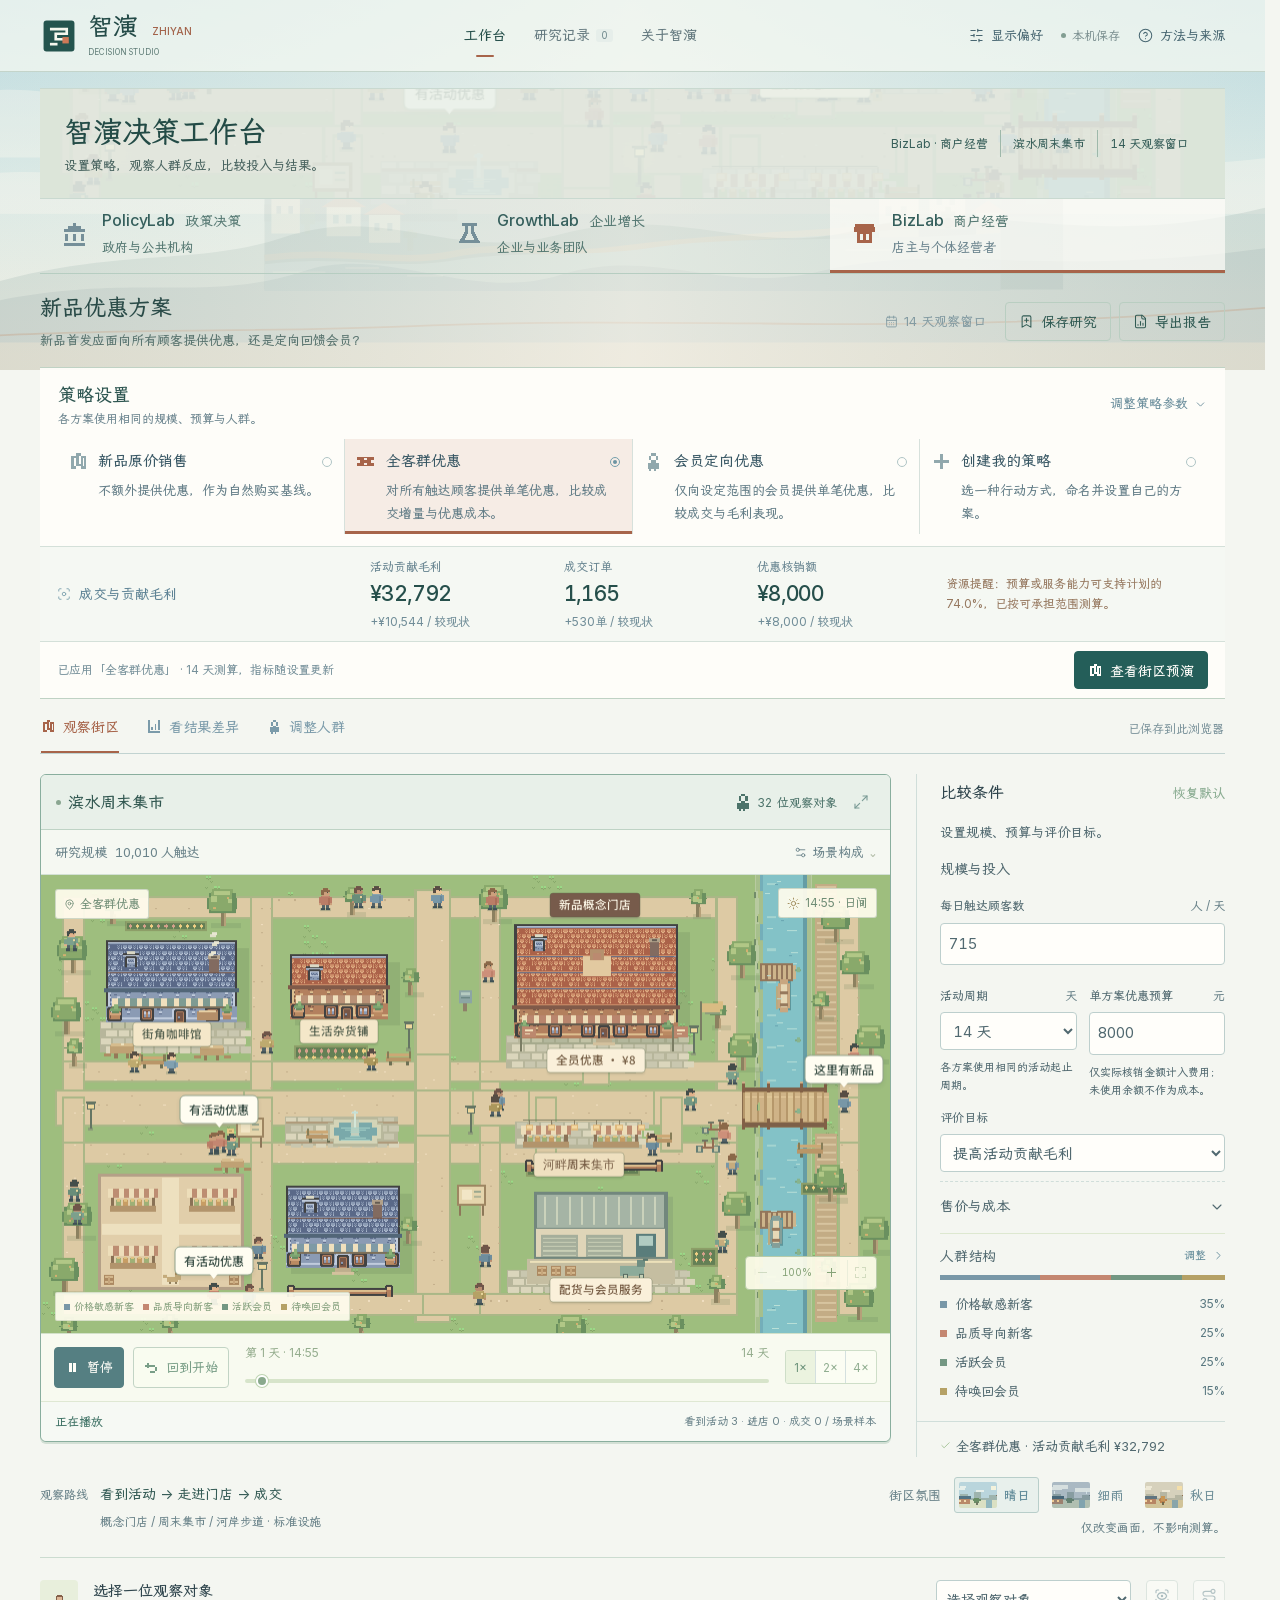
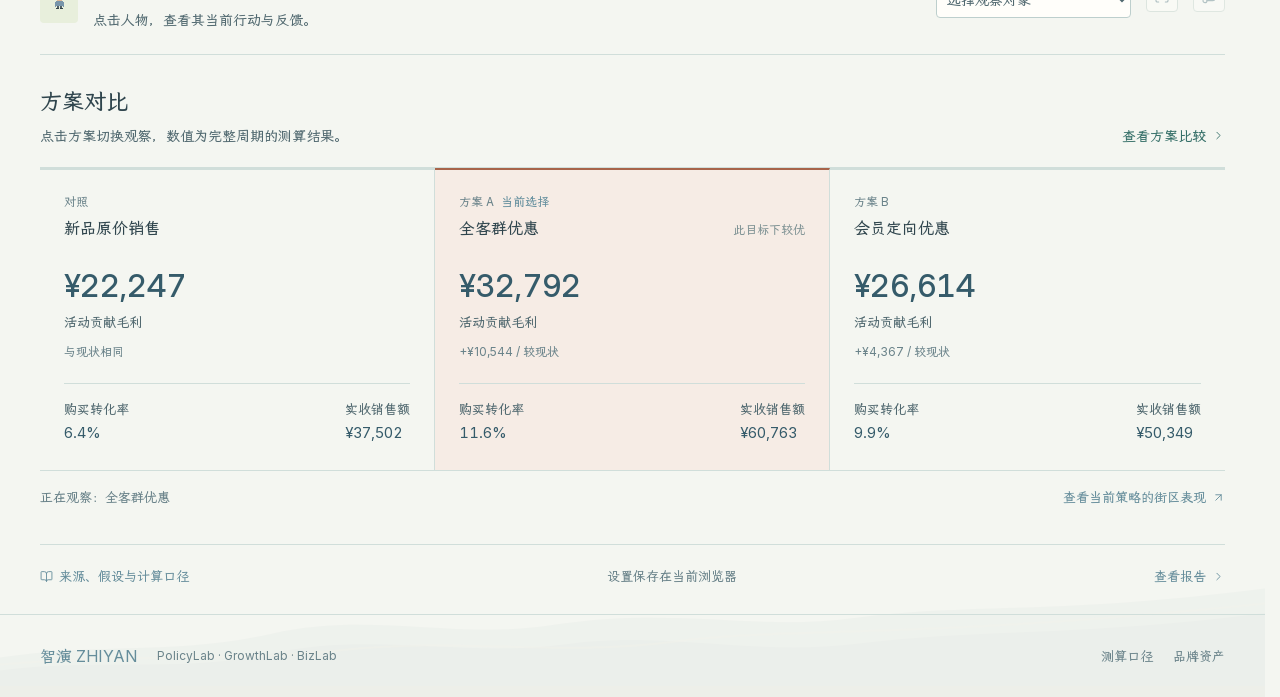
==== commit 6fcb1538: "Add distinct scene maps and restoreable context" ====
--- a/docs/index.html
+++ b/docs/index.html
@@ -3,25 +3,25 @@
 <head>
 <meta charset="utf-8"><meta name="viewport" content="width=device-width,initial-scale=1">
 <meta name="theme-color" content="#f3f1e9">
-<meta name="description" content="演策 YANCE：为产品团队、店主与社区服务团队比较具体行动方案。设置自己的策略，查看结果差异，再决定如何实施。">
-<meta property="og:title" content="演策 YANCE · 决策预演工作台"><meta property="og:description" content="比较新用户引导、门店优惠与居民办事方案。">
-<title>演策 YANCE · 决策预演工作台</title>
+<meta name="description" content="智演 ZHIYAN：为产品团队、店主与社区服务团队比较具体行动方案。设置策略，观察场景，决定下一步验证。">
+<meta property="og:title" content="智演 ZHIYAN · 决策预演工作台"><meta property="og:description" content="比较新用户引导、门店优惠与居民办事方案。">
+<title>智演 ZHIYAN · 决策预演工作台</title>
 <link rel="preload" href="assets/yance-screen.woff2" as="font" type="font/woff2" crossorigin><link rel="preload" href="assets/inter-latin.woff2" as="font" type="font/woff2" crossorigin>
-<link rel="icon" href="assets/favicon.svg" type="image/svg+xml"><link rel="stylesheet" href="assets/fonts.css"><link rel="stylesheet" href="styles.css"><link rel="stylesheet" href="refinement.css"><link rel="stylesheet" href="interaction.css"><link rel="stylesheet" href="scene-polish.css"><link rel="stylesheet" href="product.css"><link rel="stylesheet" href="experience.css">
+<link rel="icon" href="assets/favicon.svg" type="image/svg+xml"><link rel="stylesheet" href="assets/fonts.css"><link rel="stylesheet" href="styles.css"><link rel="stylesheet" href="refinement.css"><link rel="stylesheet" href="interaction.css"><link rel="stylesheet" href="scene-polish.css"><link rel="stylesheet" href="product.css"><link rel="stylesheet" href="experience.css"><link rel="stylesheet" href="brand-refresh.css">
 <script defer src="assets/lucide.min.js"></script><script defer src="scenarios.js"></script><script defer src="maps.js"></script><script defer src="town.js"></script><script defer src="app.js"></script>
 </head>
 <body>
 <div class="sky-atmosphere" aria-hidden="true"></div>
 <header class="site-header">
-<a class="brand" href="./" aria-label="演策首页"><img src="assets/mark.svg" alt="" width="40" height="40"><span><b>演策 <em>YANCE</em></b><small>DECISION STUDIO</small></span></a>
-<nav aria-label="网站导航" class="site-nav"><a class="current" href="#workspace">工作台</a><button data-action="library">研究记录<span id="library-count">0</span></button><a href="brand.html">关于演策</a></nav>
+<a class="brand" href="./" aria-label="智演首页"><img src="assets/mark.svg" alt="" width="40" height="40"><span><b>智演 <em>ZHIYAN</em></b><small>DECISION STUDIO</small></span></a>
+<nav aria-label="网站导航" class="site-nav"><a class="current" href="#workspace">工作台</a><button data-action="library">研究记录<span id="library-count">0</span></button><a href="brand.html">关于智演</a></nav>
 <div class="header-actions"><button class="button quiet display-trigger" data-action="preferences" aria-label="显示与交互偏好"><i data-lucide="sliders-horizontal"></i><span>显示偏好</span></button><button class="button quiet mobile-library" data-action="library" aria-label="研究记录"><i data-lucide="bookmark"></i></button><span class="local-status"><i></i>本机保存</span><button class="button quiet" data-action="method"><i data-lucide="circle-help"></i><span>方法与来源</span></button></div>
 </header>
 <main class="site-main">
-<section class="intro"><div class="intro-copy"><h1>决策预演</h1><p>设置策略，观察人群反应，比较投入与结果。</p></div></section>
+<section class="intro"><div class="intro-copy"><h1>智演决策工作台</h1><p>设置策略，观察人群反应，比较投入与结果。</p></div><div class="intro-status" aria-label="当前研究"><span id="intro-product"></span><span id="intro-map"></span><span id="intro-period"></span></div></section>
 
 <section class="workspace" id="workspace" aria-label="决策工作台">
-<div class="module-navigation"><span class="module-prompt">选择适合你的产品</span><div class="module-tabs" id="module-tabs" role="tablist" aria-label="选择演策产品"></div></div>
+<div class="module-navigation"><span class="module-prompt">选择适合你的产品</span><div class="module-tabs" id="module-tabs" role="tablist" aria-label="选择智演产品"></div></div>
 <div class="workspace-heading"><div><div class="module-caption" id="module-caption"></div><h2 id="study-title"></h2><p id="study-decision"></p></div><div class="heading-actions"><span class="period-stamp"><i data-lucide="calendar-days"></i><span id="period-label"></span></span><div class="study-actions"><button class="button" data-action="save"><i data-lucide="bookmark-plus"></i><span>保存研究</span></button><button class="button" data-action="report"><i data-lucide="file-chart-column"></i><span>导出报告</span></button></div></div></div>
 <section class="strategy-workspace" id="strategy-workspace" aria-labelledby="strategy-title">
 <header class="strategy-heading"><div><h3 id="strategy-title">策略设置</h3><p>各方案使用相同的规模、预算与人群。</p></div><button class="text-button" id="strategy-toggle" aria-expanded="true" aria-controls="strategy-editor">收起细节<i data-lucide="chevron-up"></i></button></header>
@@ -50,7 +50,7 @@
 <aside class="settings" aria-labelledby="settings-title"><header><h3 id="settings-title">比较条件</h3><button class="text-button" data-action="reset">恢复默认</button></header><div class="settings-body"><p class="settings-intro">设置规模、预算与评价目标。</p><div class="field-title">规模与投入</div><div id="main-controls" class="shared-fields"></div><label class="field"><span>评价目标</span><select id="objective"></select></label><details class="advanced"><summary>售价、成本或服务能力<i data-lucide="chevron-down"></i></summary><div id="advanced-controls"></div></details><div class="settings-divider"></div><div class="field-title split">人群结构<button class="text-button" data-view="audience">调整<i data-lucide="chevron-right"></i></button></div><div class="mixbar" id="mini-mix" role="img" aria-label="人群比例"></div><div id="mix-summary" class="mix-summary"></div></div><footer><i data-lucide="check"></i><span id="settings-status">已应用当前参数</span></footer></aside>
 </div>
 <section class="scene-journal" aria-label="街区环境与观察重点"><div class="journal-copy"><span class="journal-kicker">观察路线</span><strong id="scene-purpose"></strong><span id="scene-landmark-tags" class="scene-landmark-tags"></span></div><div class="environment-picker"><span>街区氛围</span><div id="environment-options" role="group" aria-label="街区氛围，不影响测算"></div><small>仅改变画面，不影响测算。</small></div></section>
-<section class="observer" aria-labelledby="observer-title"><div class="portrait" id="portrait"><span class="pixel-person" aria-hidden="true"></span></div><div class="observation"><div class="observation-meta"><h3 id="observer-title">场景观察</h3><span id="observer-status" hidden>尚未选择对象</span></div><p id="observer-quote">选择一位场景人物，查看其目标、约束与当前行为。</p><p class="observer-destination" id="observer-destination" hidden></p></div><label class="sr-only" for="visitor-select">选择场景对象</label><select id="visitor-select"><option value="">选择场景对象</option></select><button class="icon-button observer-focus" id="focus-observer" type="button" aria-label="定位观察对象" title="定位观察对象" data-tooltip="定位观察对象" disabled><i data-lucide="scan-eye"></i></button></section>
+<section class="observer" aria-labelledby="observer-title"><div class="portrait" id="portrait"><span class="pixel-person" aria-hidden="true"></span></div><div class="observation"><div class="observation-meta"><h3 id="observer-title">场景观察</h3><span id="observer-status" hidden>尚未选择对象</span></div><p id="observer-quote">选择一位场景人物，查看其目标、约束与当前行为。</p><p class="observer-destination" id="observer-destination" hidden></p></div><label class="sr-only" for="visitor-select">选择场景对象</label><select id="visitor-select"><option value="">选择场景对象</option></select><button class="icon-button observer-focus" id="focus-observer" type="button" aria-label="定位观察对象" title="定位观察对象" data-tooltip="定位观察对象" disabled><i data-lucide="scan-eye"></i></button><button class="icon-button observer-follow" id="follow-observer" type="button" aria-label="跟随观察对象" aria-pressed="false" title="跟随观察对象" data-tooltip="跟随观察对象" disabled><i data-lucide="route"></i></button></section>
 <section class="quick-comparison" aria-label="当前方案结果"><div class="section-heading"><div><h3>方案对比</h3><p>点击方案切换观察，数值为完整周期的测算结果。</p></div><button class="text-button" data-view="comparison">查看方案比较<i data-lucide="chevron-right"></i></button></div>
 <div class="scenario-cards" id="scenario-cards"></div><div class="comparison-actions"><span id="selection-feedback" role="status"></span><button class="text-button" id="observe-selection">查看当前策略的街区表现<i data-lucide="arrow-up-right"></i></button></div>
 </section>
@@ -73,12 +73,12 @@
 </section>
 
 </main>
-<footer class="site-footer"><a class="footer-brand" href="./">演策 YANCE</a><span>PolicyLab · GrowthLab · BizLab</span><div><button data-action="method">测算口径</button><a href="brand.html">品牌资产</a></div></footer>
+<footer class="site-footer"><a class="footer-brand" href="./">智演 ZHIYAN</a><span>PolicyLab · GrowthLab · BizLab</span><div><button data-action="method">测算口径</button><a href="brand.html">品牌资产</a></div></footer>
 
-<dialog id="report-dialog" aria-labelledby="report-title"><header class="dialog-header"><div><span class="small-label">YANCE / 决策研究</span><h2 id="report-title">决策报告</h2></div><button class="icon-button" data-close aria-label="关闭报告" data-tooltip="关闭报告"><i data-lucide="x"></i></button></header><div class="dialog-body"><label class="field"><span>报告标题</span><input id="report-name" maxlength="100"></label><div id="report-body"></div></div><footer class="dialog-actions"><button class="button" id="csv-export"><i data-lucide="table-2"></i>导出指标表</button><button class="button" id="report-print"><i data-lucide="printer"></i>打印报告</button><button class="button primary" id="html-export"><i data-lucide="download"></i>下载 HTML 报告</button></footer></dialog>
-<dialog id="method-dialog" aria-labelledby="method-title"><header class="dialog-header"><div><span class="small-label">YANCE / 方法与来源</span><h2 id="method-title">数据来源与测算口径</h2></div><button class="icon-button" data-close aria-label="关闭说明" data-tooltip="关闭说明"><i data-lucide="x"></i></button></header><div class="dialog-body" id="method-body"></div></dialog>
+<dialog id="report-dialog" aria-labelledby="report-title"><header class="dialog-header"><div><span class="small-label">ZHIYAN / 决策研究</span><h2 id="report-title">决策报告</h2></div><button class="icon-button" data-close aria-label="关闭报告" data-tooltip="关闭报告"><i data-lucide="x"></i></button></header><div class="dialog-body"><label class="field"><span>报告标题</span><input id="report-name" maxlength="100"></label><div id="report-body"></div></div><footer class="dialog-actions"><button class="button" id="csv-export"><i data-lucide="table-2"></i>导出指标表</button><button class="button" id="report-print"><i data-lucide="printer"></i>打印报告</button><button class="button primary" id="html-export"><i data-lucide="download"></i>下载 HTML 报告</button></footer></dialog>
+<dialog id="method-dialog" aria-labelledby="method-title"><header class="dialog-header"><div><span class="small-label">ZHIYAN / 方法与来源</span><h2 id="method-title">数据来源与测算口径</h2></div><button class="icon-button" data-close aria-label="关闭说明" data-tooltip="关闭说明"><i data-lucide="x"></i></button></header><div class="dialog-body" id="method-body"></div></dialog>
 <dialog id="save-dialog" aria-labelledby="save-title"><header class="dialog-header"><div><span class="small-label">保存到本地研究记录</span><h2 id="save-title">保存研究</h2></div><button class="icon-button" data-close aria-label="关闭保存窗口" data-tooltip="关闭窗口"><i data-lucide="x"></i></button></header><form id="save-form"><div class="dialog-body"><label class="field"><span>研究名称</span><input id="study-name" maxlength="80" required></label><p class="caption">场景、方案、人群与参数将保存到本浏览器，可在「研究记录」中继续。</p></div><footer class="dialog-actions"><button type="button" class="button" data-close>取消</button><button class="button primary" type="submit">保存研究</button></footer></form></dialog>
-<dialog id="library-dialog" aria-labelledby="library-title"><header class="dialog-header"><div><span class="small-label">YANCE / 本地记录</span><h2 id="library-title">研究记录</h2></div><button class="icon-button" data-close aria-label="关闭研究列表" data-tooltip="关闭列表"><i data-lucide="x"></i></button></header><div class="dialog-body" id="library-body"></div></dialog>
+<dialog id="library-dialog" aria-labelledby="library-title"><header class="dialog-header"><div><span class="small-label">ZHIYAN / 本地记录</span><h2 id="library-title">研究记录</h2></div><button class="icon-button" data-close aria-label="关闭研究列表" data-tooltip="关闭列表"><i data-lucide="x"></i></button></header><div class="dialog-body" id="library-body"></div></dialog>
 <dialog id="preferences-dialog" aria-labelledby="preferences-title"><header class="dialog-header"><div><span class="small-label">工作台偏好</span><h2 id="preferences-title">显示偏好</h2></div><button class="icon-button" data-close aria-label="关闭显示偏好" data-tooltip="关闭窗口"><i data-lucide="x"></i></button></header><div class="dialog-body preferences-body">
 <fieldset class="preference-group"><legend>文字大小</legend><div class="preference-options" role="group" aria-label="文字大小"><button data-pref="textScale" data-value="100" aria-pressed="true"><span class="type-example">Aa</span>标准</button><button data-pref="textScale" data-value="112" aria-pressed="false"><span class="type-example type-medium">Aa</span>较大</button><button data-pref="textScale" data-value="125" aria-pressed="false"><span class="type-example type-large">Aa</span>大字</button></div><p>仅调整界面文字；地图人物与场景缩放独立控制。</p></fieldset>
 <fieldset class="preference-group"><legend>界面间距</legend><div class="preference-options"><button data-pref="density" data-value="comfortable" aria-pressed="true"><i data-lucide="rows-2"></i>舒适</button><button data-pref="density" data-value="compact" aria-pressed="false"><i data-lucide="rows-3"></i>紧凑</button></div></fieldset>
--- a/docs/product.css
+++ b/docs/product.css
@@ -1,4 +1,4 @@
-/* YANCE city workspace. Warm paper, planted streets, stone and terracotta.
+/* ZHIYAN city workspace. Warm paper, planted streets, stone and terracotta.
    This layer follows the existing interaction and scene sheets. */
 :root {
   --paper:#f3f1e9; --white:#fffefb; --ink:#253b34;
--- a/docs/brand-refresh.css
+++ b/docs/brand-refresh.css
@@ -0,0 +1,28 @@
+/* ZHIYAN: one visual language from the city scene through analysis and reports. */
+:root{--paper:#f4f6f1;--ink:#273d3d;--muted:#59716e;--line:#d4dfd9;--accent:#24544e;--accent-dark:#173d39;--tint:#e7f0e9;--brick:#b66b50;--lab-accent:#a36349;--text-strong:#273d3d;--text-reading:#405b58;--text-secondary:#58716d;--border-quiet:#d4dfd9;--border-control:#adc5ba}
+html[data-product=public]{--lab-accent:#577b59;--lab-pale:#e8f0e4}
+html[data-product=growth]{--lab-accent:#427d82;--lab-pale:#e5f0ef}
+html[data-product=merchant]{--lab-accent:#a7644a;--lab-pale:#f6ece5}
+body{background:#f4f6f1;color:#273d3d}
+.sky-atmosphere{height:370px;opacity:1;background:#eaf1eb url('assets/environment-sky.svg') center top/100% 370px no-repeat}
+.sky-atmosphere::before{inset:76px 0 auto;height:215px;background:url('assets/environment-rooftops.svg') center bottom/1400px 230px repeat-x;opacity:.28;mask-image:none}
+body::after{height:135px;background-size:100% 135px;opacity:.14}
+.site-header{height:72px;border-color:#c4d4ca;background:#f5f8f2bb}
+.brand img{width:38px;height:38px}.brand b{color:#244b48;font-size:calc(25px * var(--text-scale,1));letter-spacing:0}.brand em{color:#a26249;font-size:10px;letter-spacing:0}.brand small{color:#607e78;letter-spacing:0}
+.site-nav .current,.site-nav a:hover,.site-nav button:hover{color:#244e49}.site-nav .current::after{background:#a7644a}
+.intro{position:relative;isolation:isolate;overflow:hidden;min-height:111px;padding:21px 24px;margin:16px 0 0;border-top:1px solid #c9d9d0;border-bottom:1px solid #c9d9d0;background:#e8efe9}
+.intro::before{content:'';position:absolute;inset:0;z-index:-1;background:url('assets/brand-city.png') center 50%/cover no-repeat;opacity:.13;pointer-events:none}
+.intro h1{color:#234b46;font-size:calc(29px * var(--text-scale,1));margin-bottom:2px;letter-spacing:0}.intro p{color:#48635f;font-size:calc(13px * var(--text-scale,1));line-height:1.55}
+.intro-status{display:flex;align-items:center;justify-content:flex-end;gap:0;flex-wrap:wrap;min-width:0;color:#365e59;font-size:calc(12px * var(--text-scale,1));font-variant-numeric:tabular-nums}.intro-status span{padding:3px 12px;border-left:1px solid #9eb8aa;white-space:nowrap}.intro-status span:first-child{border-left:0}
+.module-navigation{border-color:#b6cdc1}.module-tabs button{min-height:72px;padding:10px 19px 12px}.module-tabs button[aria-selected=true]{border-bottom-color:var(--lab-accent);background:#fffefaaf}.module-tabs button:hover{background:#fffefa80}.module-tabs b{color:#355f5c}.module-tabs b em,.module-tabs small{color:#567973}.module-tabs button[aria-selected=true] .module-symbol{color:var(--lab-accent)}
+.workspace-heading{padding:17px 0 15px}.workspace-heading h2{font-size:calc(22px * var(--text-scale,1));color:#2a4b48}.workspace-heading p{font-size:calc(13px * var(--text-scale,1));color:#58736e}.study-actions .button:not(.primary){border-color:#b9cec1;color:#315b54}
+.strategy-workspace{margin-bottom:16px;border-color:#bfd2c4;background:#fffefaed}.strategy-heading{padding:13px 18px 11px}.strategy-heading h3{font-size:calc(18px * var(--text-scale,1));color:#2d5550}.strategy-heading p{margin-top:2px;line-height:1.5;font-size:calc(12px * var(--text-scale,1))}.strategy-workspace .scheme-options{padding:0 17px 12px}.strategy-workspace .scheme-options button,.strategy-workspace .scheme-options button.custom-choice{min-height:89px;padding:11px 24px 9px 10px}.strategy-workspace .scheme-options button[aria-checked=true],.strategy-workspace .scheme-options button.custom-choice[aria-checked=true]{background:var(--lab-pale);box-shadow:inset 0 -3px var(--lab-accent)}.strategy-workspace .scheme-options [aria-checked=true] .scheme-symbol{color:var(--lab-accent)}
+.strategy-editor.is-collapsed .strategy-feedback{padding:10px 17px;gap:13px;background:#f5f8f3}.strategy-editor.is-collapsed .effect-metric strong{color:#264f4b;font-size:calc(21px * var(--text-scale,1))}.strategy-footer{padding:9px 17px}.button.primary,#preview-strategy{background:#245e59;border-color:#245e59;color:#fffefa}.button.primary:hover,#preview-strategy:hover{background:#194b47;border-color:#194b47}.text-button{color:#356f68}.text-button:hover{color:#1b4d48}
+.view-tabs button.active,.view-tabs button[aria-selected=true]{color:var(--lab-accent);border-bottom-color:var(--lab-accent)}
+.world-panel{border-color:#89ae9e;box-shadow:0 2px 0 #d3e0d5}.world-heading{background:#e8f0e9;border-color:#bed3c5}.world-title h3{color:#315750}.population-stamp,.population-stamp span{color:#4c736a}.world-canvas{background:#a8c1a4}.world-footer{background:#f6f9f4}.world-footer>span:first-child{color:#3f7265}.scene-configuration{background:#f5f8f2;border-color:#d2e0d4}
+.scene-journal{border-color:#cbdcd0}.journal-copy #scene-purpose{color:#345b55}.observer.is-observing{border-color:#78a58d;background:#edf6ed}.observer-destination{color:#2d7164!important}.quick-comparison .scenario-card.selected{background:var(--lab-pale);border-top-color:var(--lab-accent)}.chart-row.selected .chart-bar{background:var(--lab-accent)}.stat strong{color:#315950}.comparison-lead{border-color:#b9d2c1}.analysis-panel{border-color:#c6d9ce}
+.observer .observer-focus,.observer .observer-follow{flex:none}.observer .observer-follow[aria-pressed=true]{background:#dcece1;border-color:#6e9d83;color:#245e4d}.observer .observer-follow:disabled{opacity:.45}
+.map-choice[aria-pressed=true]{border-color:var(--lab-accent);box-shadow:inset 0 0 0 1px var(--lab-accent);background:var(--lab-pale)}.flow-bars i{background:var(--lab-accent)}
+@media(max-width:960px){.intro{display:block;min-height:0;padding:18px 20px}.intro-status{justify-content:flex-start;margin-top:10px}.intro-status span:first-child{padding-left:0}.module-tabs button{min-height:72px}.strategy-editor.is-collapsed .strategy-feedback{padding:10px 14px}}
+@media(max-width:600px){.site-header{height:67px}.brand img{width:31px;height:31px}.brand b{font-size:calc(22px * var(--text-scale,1))}.intro{margin:10px 0 0;padding:15px 12px}.intro h1{font-size:calc(23px * var(--text-scale,1))}.intro p{font-size:calc(12px * var(--text-scale,1))}.intro-status{gap:5px 0;margin-top:8px;font-size:calc(11px * var(--text-scale,1))}.intro-status span{padding:0 8px}.intro-status span:last-child{display:none}.module-tabs button{min-height:78px;padding:9px 8px}.workspace-heading{padding:15px 0}.strategy-heading{padding:12px}.strategy-workspace .scheme-options button,.strategy-workspace .scheme-options button.custom-choice{min-height:114px;padding:11px 19px 10px 9px}.strategy-editor.is-collapsed .strategy-feedback{padding:10px 12px}.strategy-footer{padding:9px 12px}.sky-atmosphere{height:270px;background-size:100% 270px}.sky-atmosphere::before{height:160px;background-size:980px 170px;opacity:.19}}
+@media print{.intro::before,.sky-atmosphere{display:none!important}}
